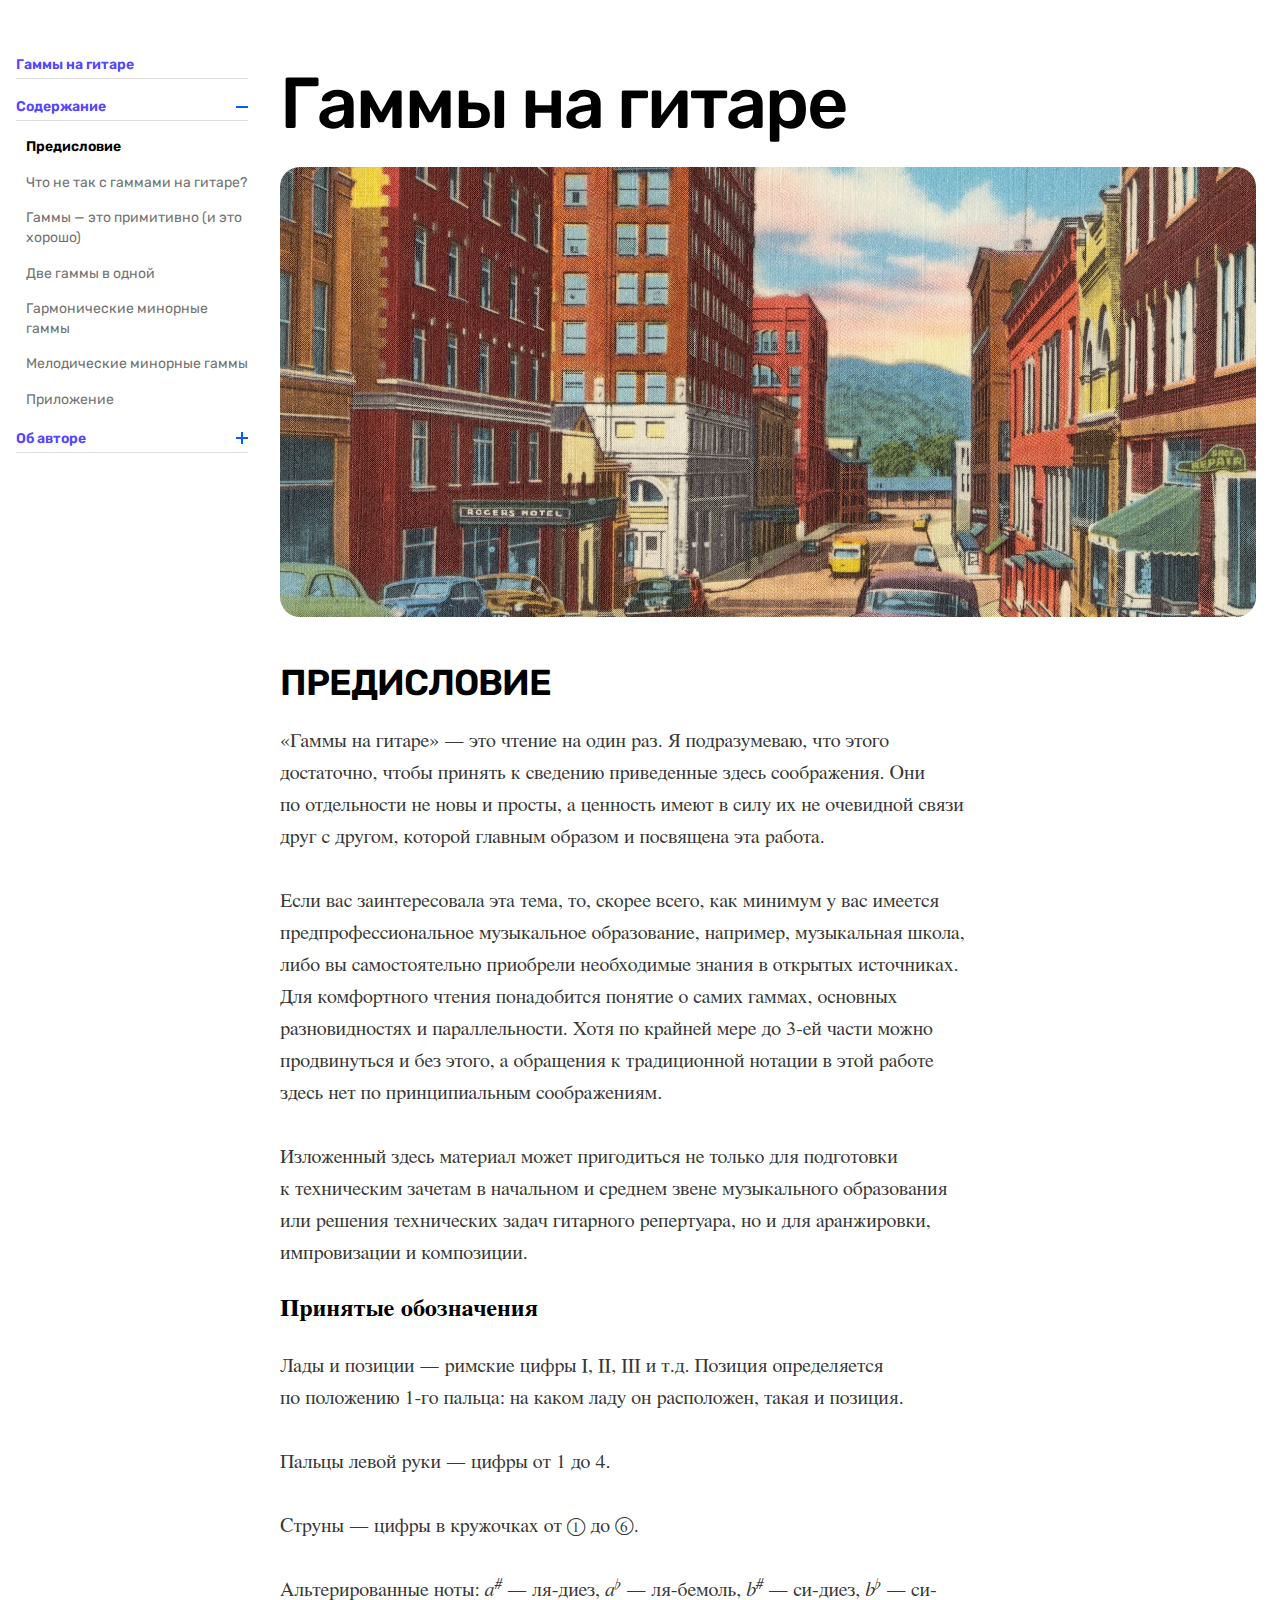
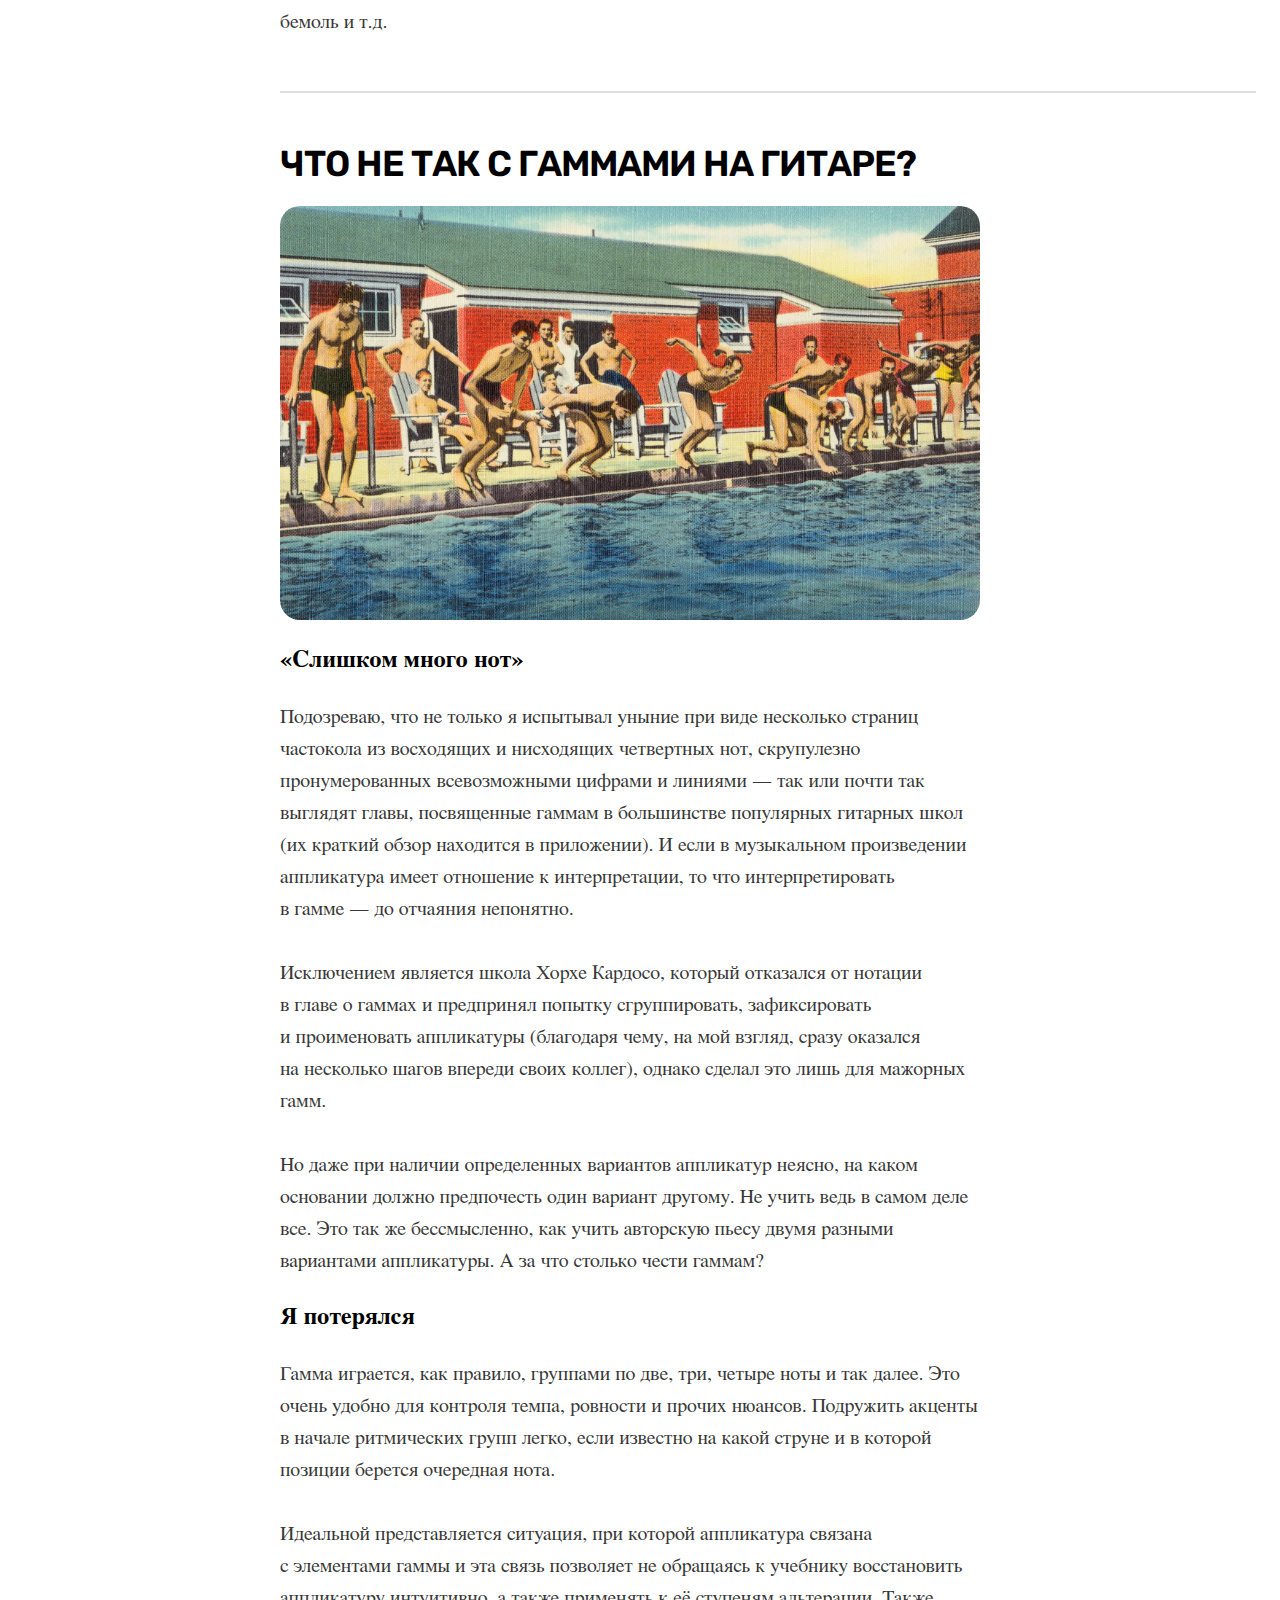
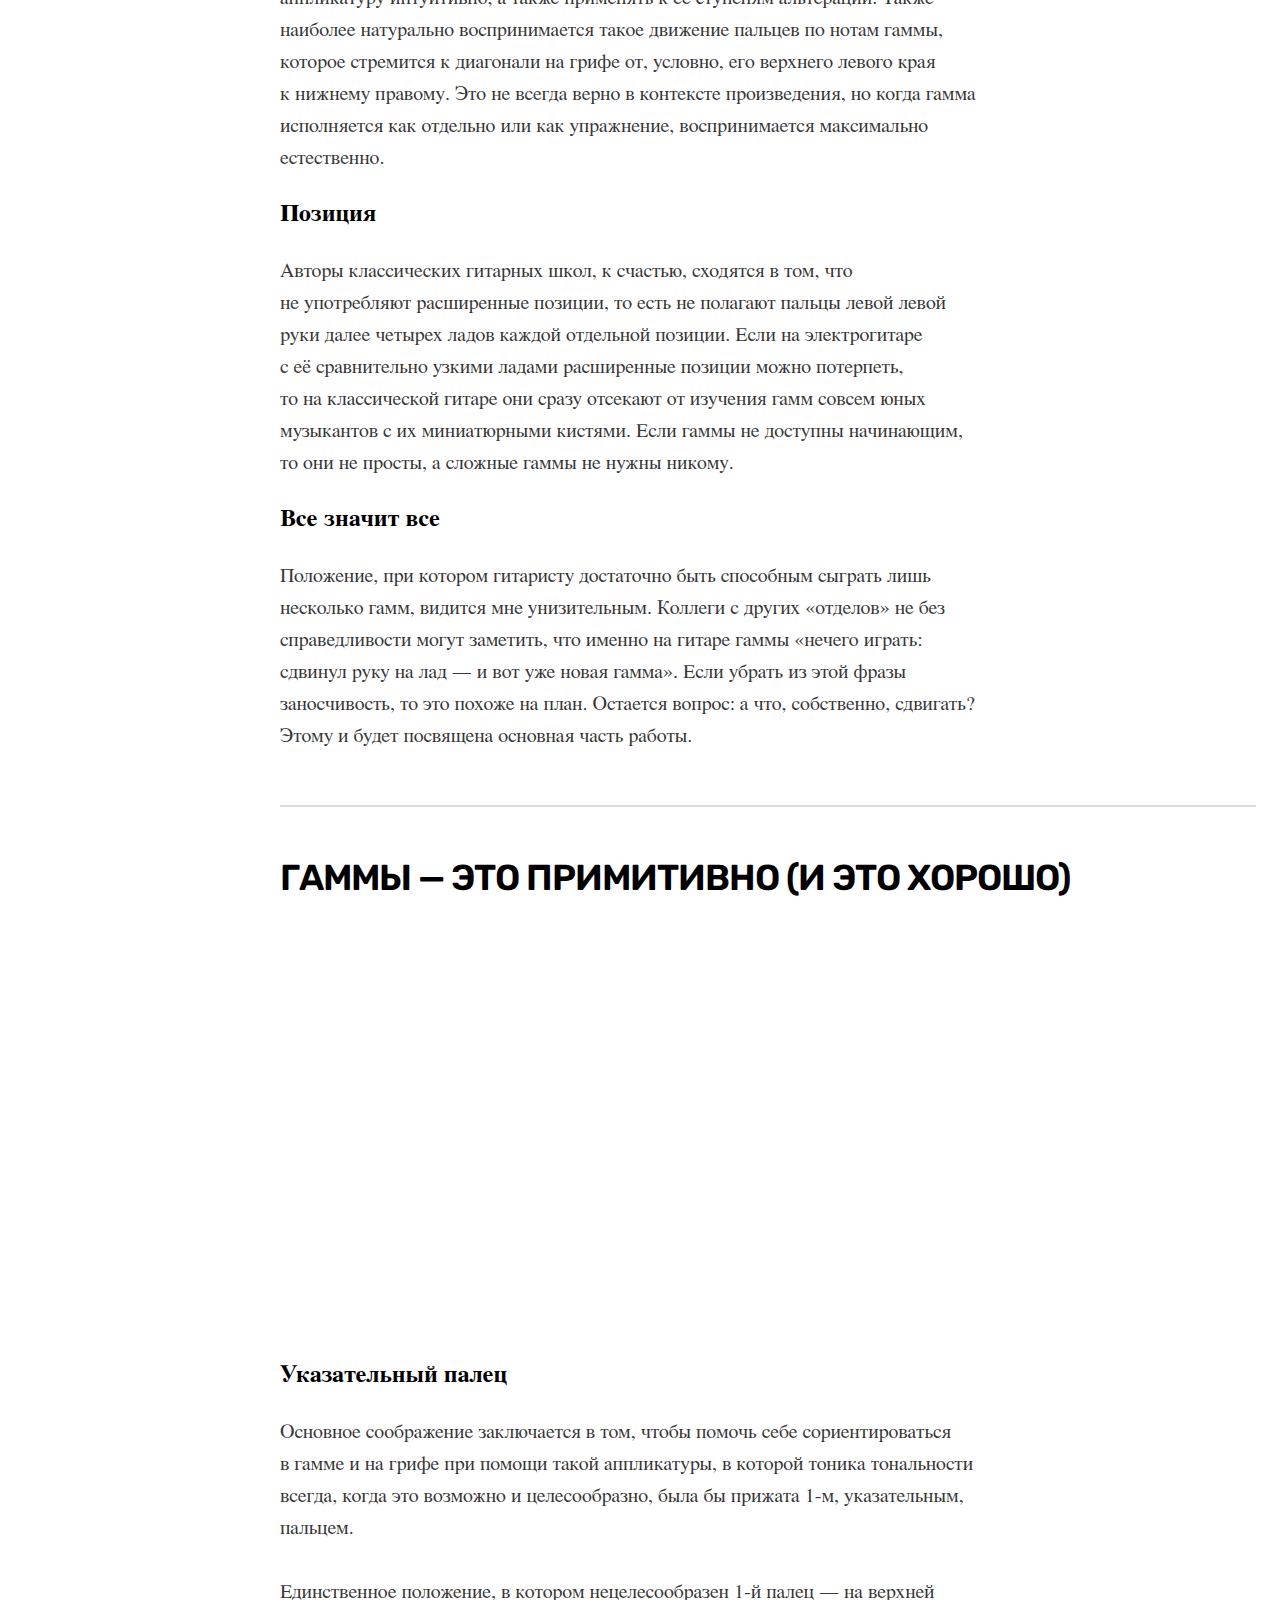
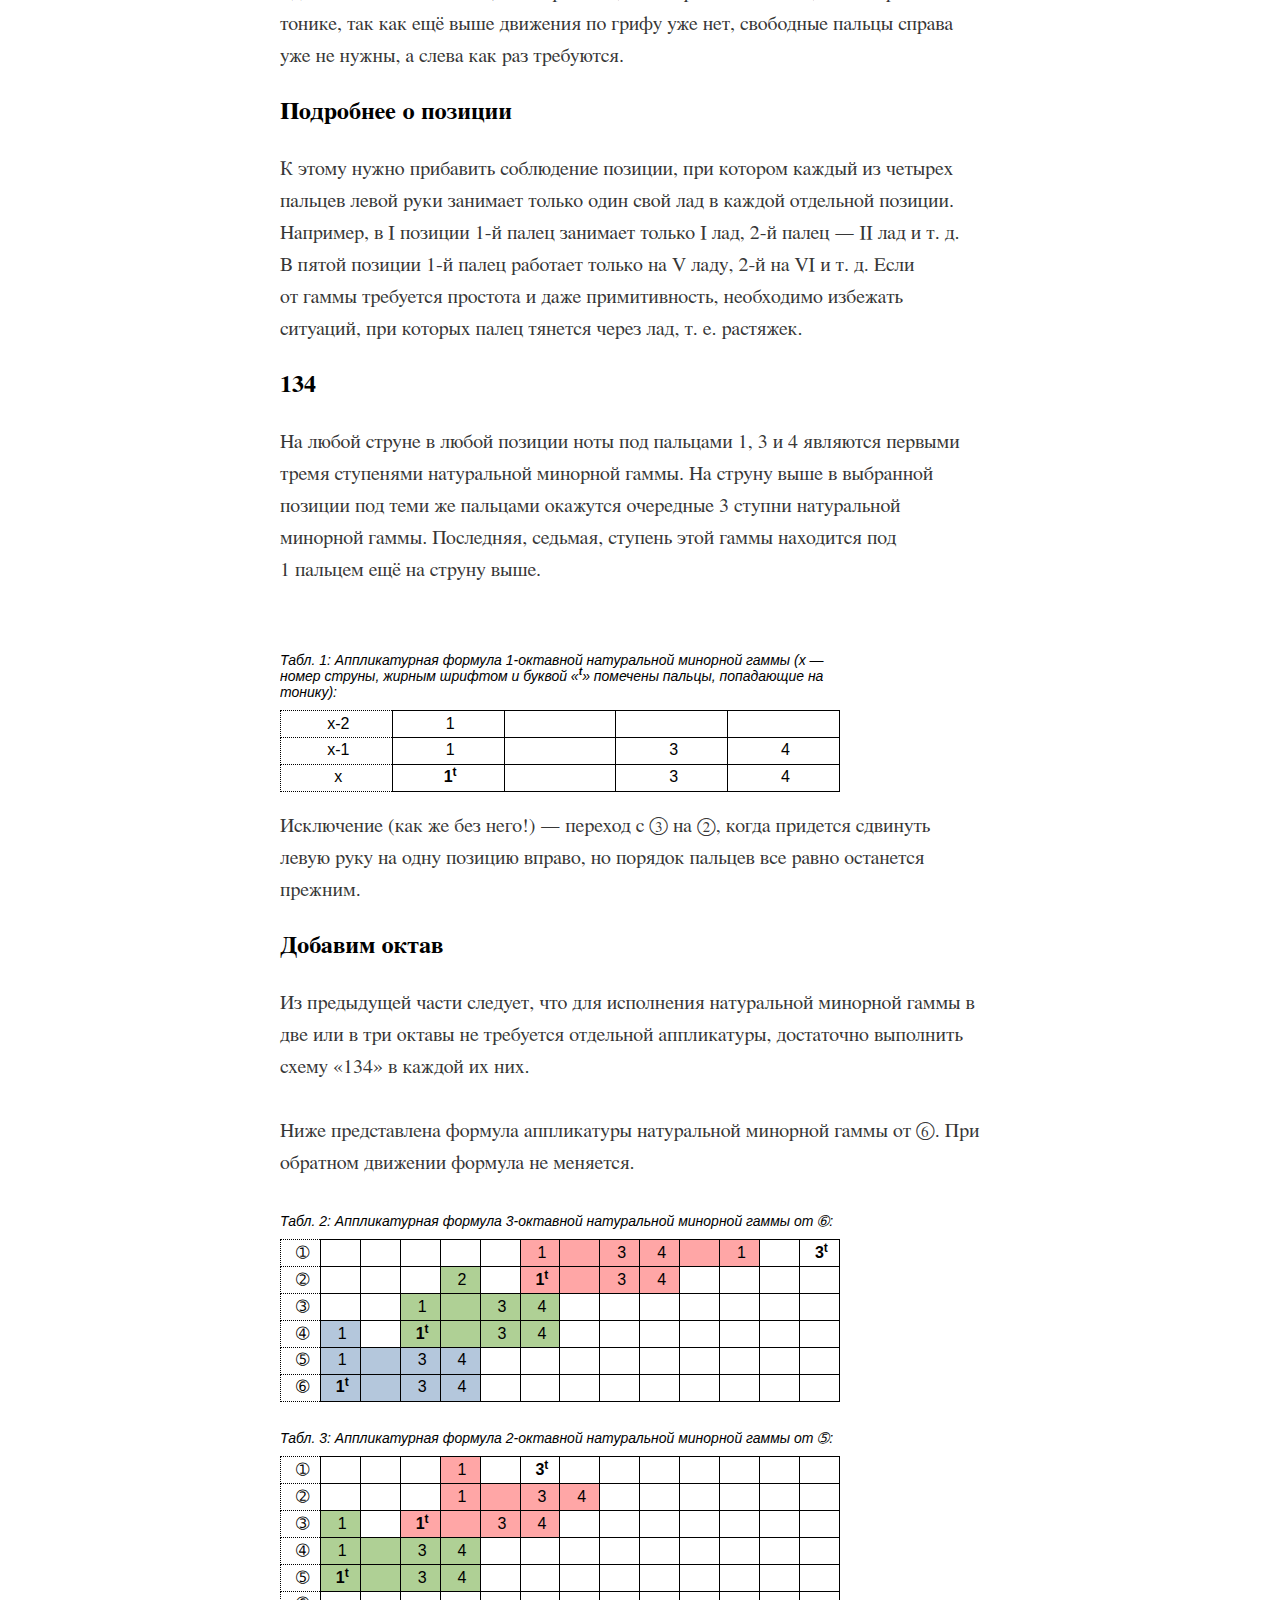
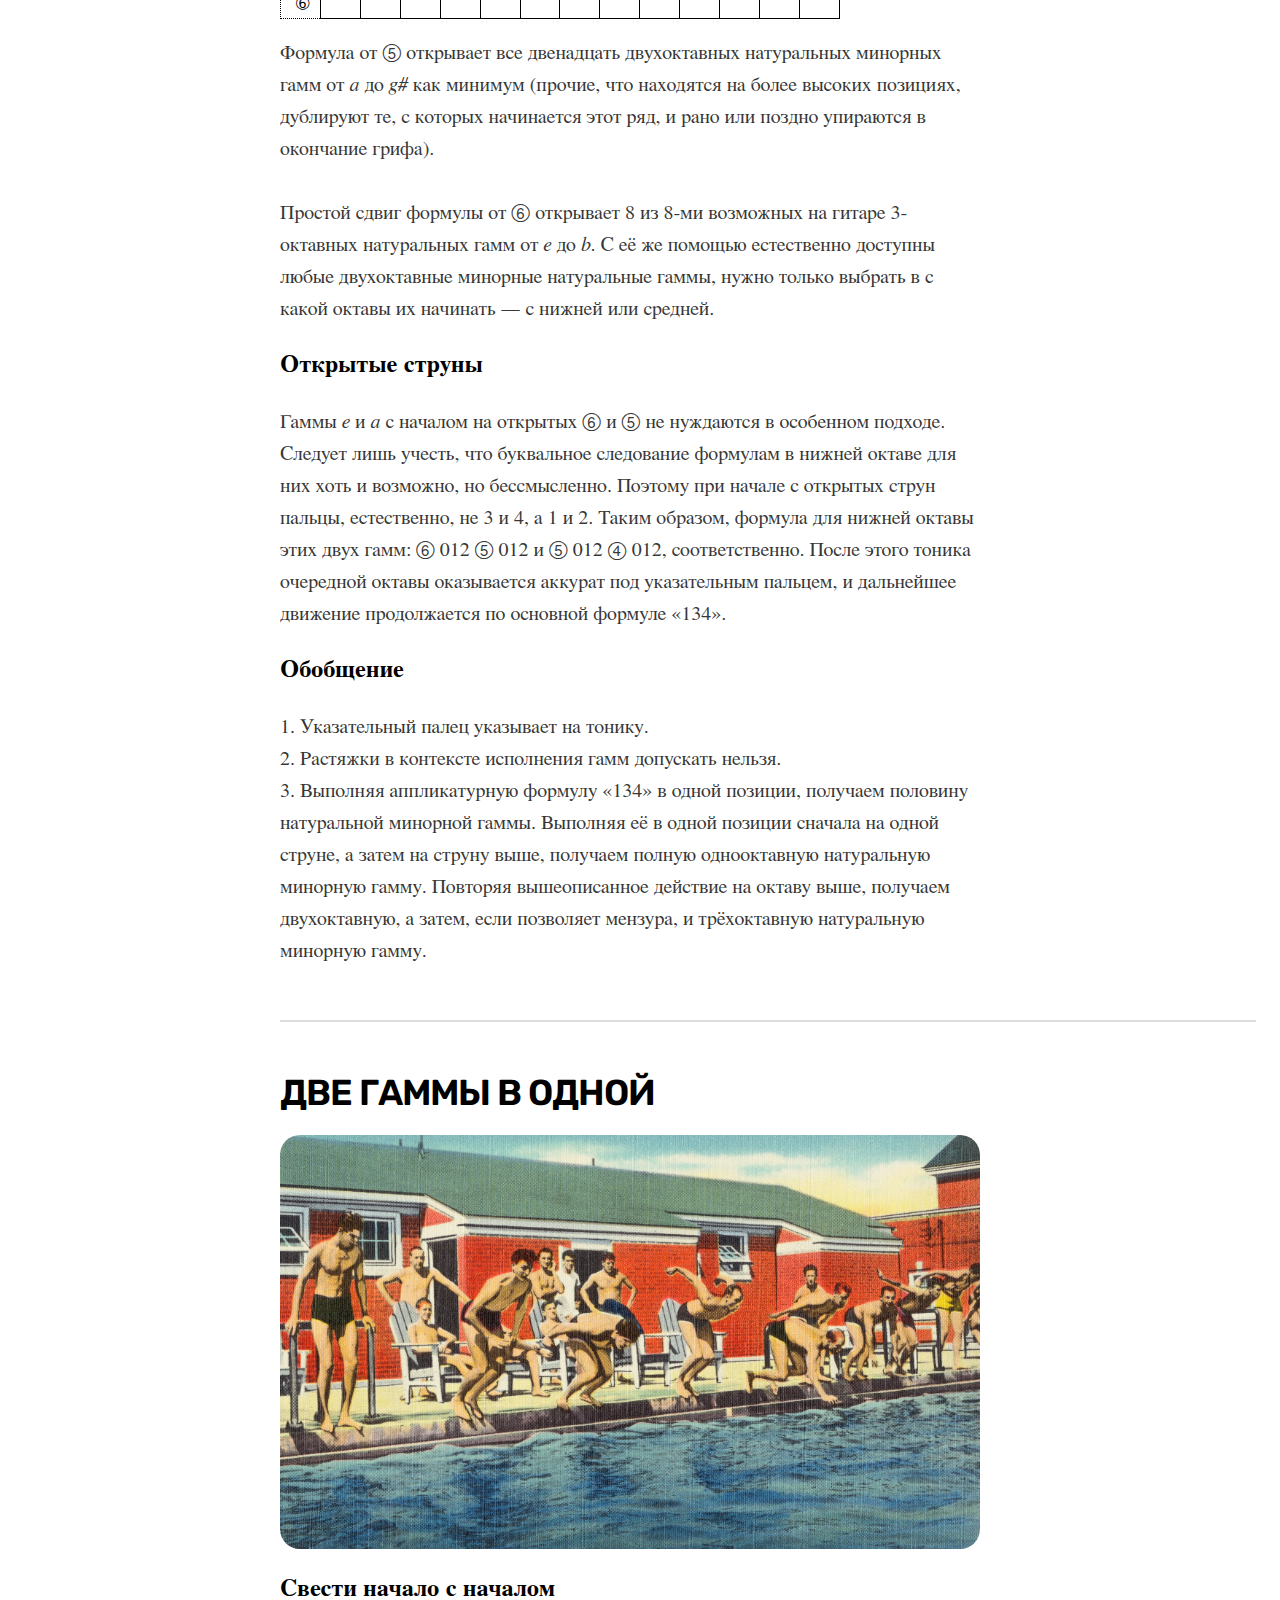
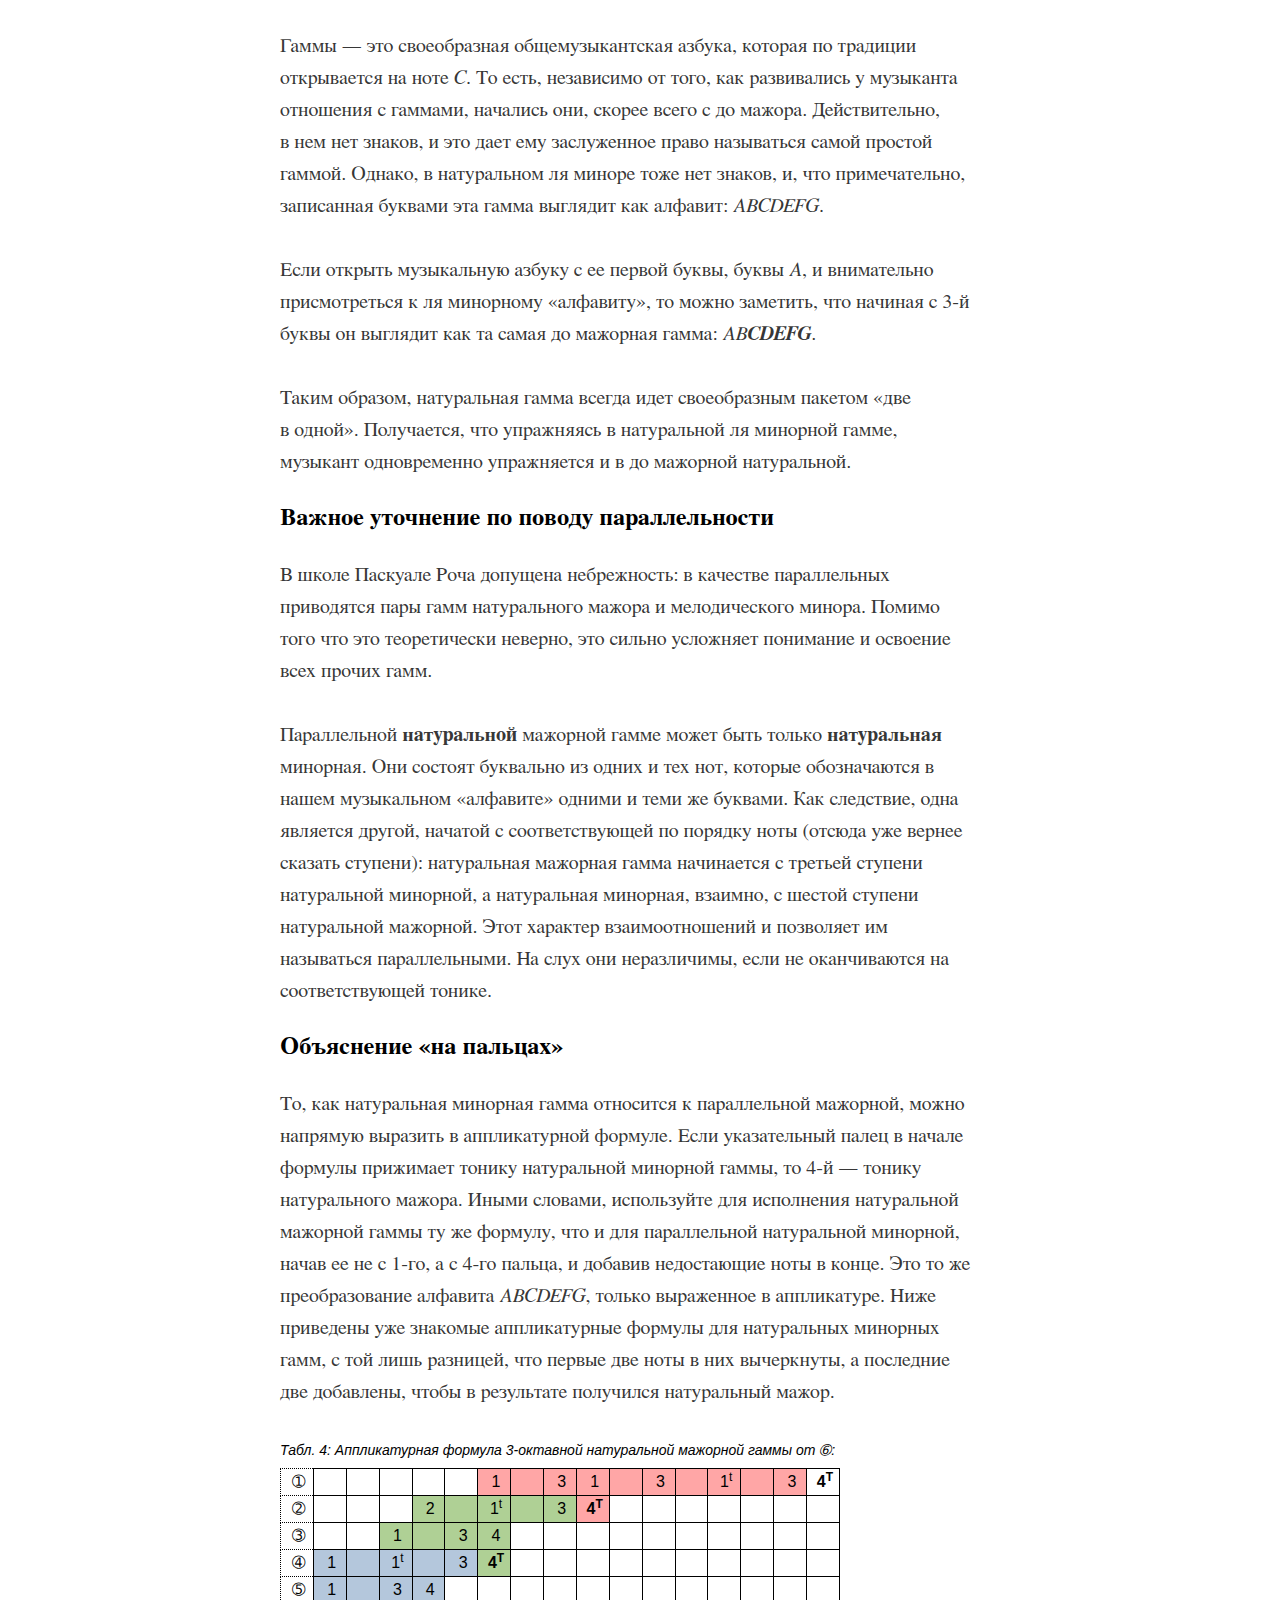
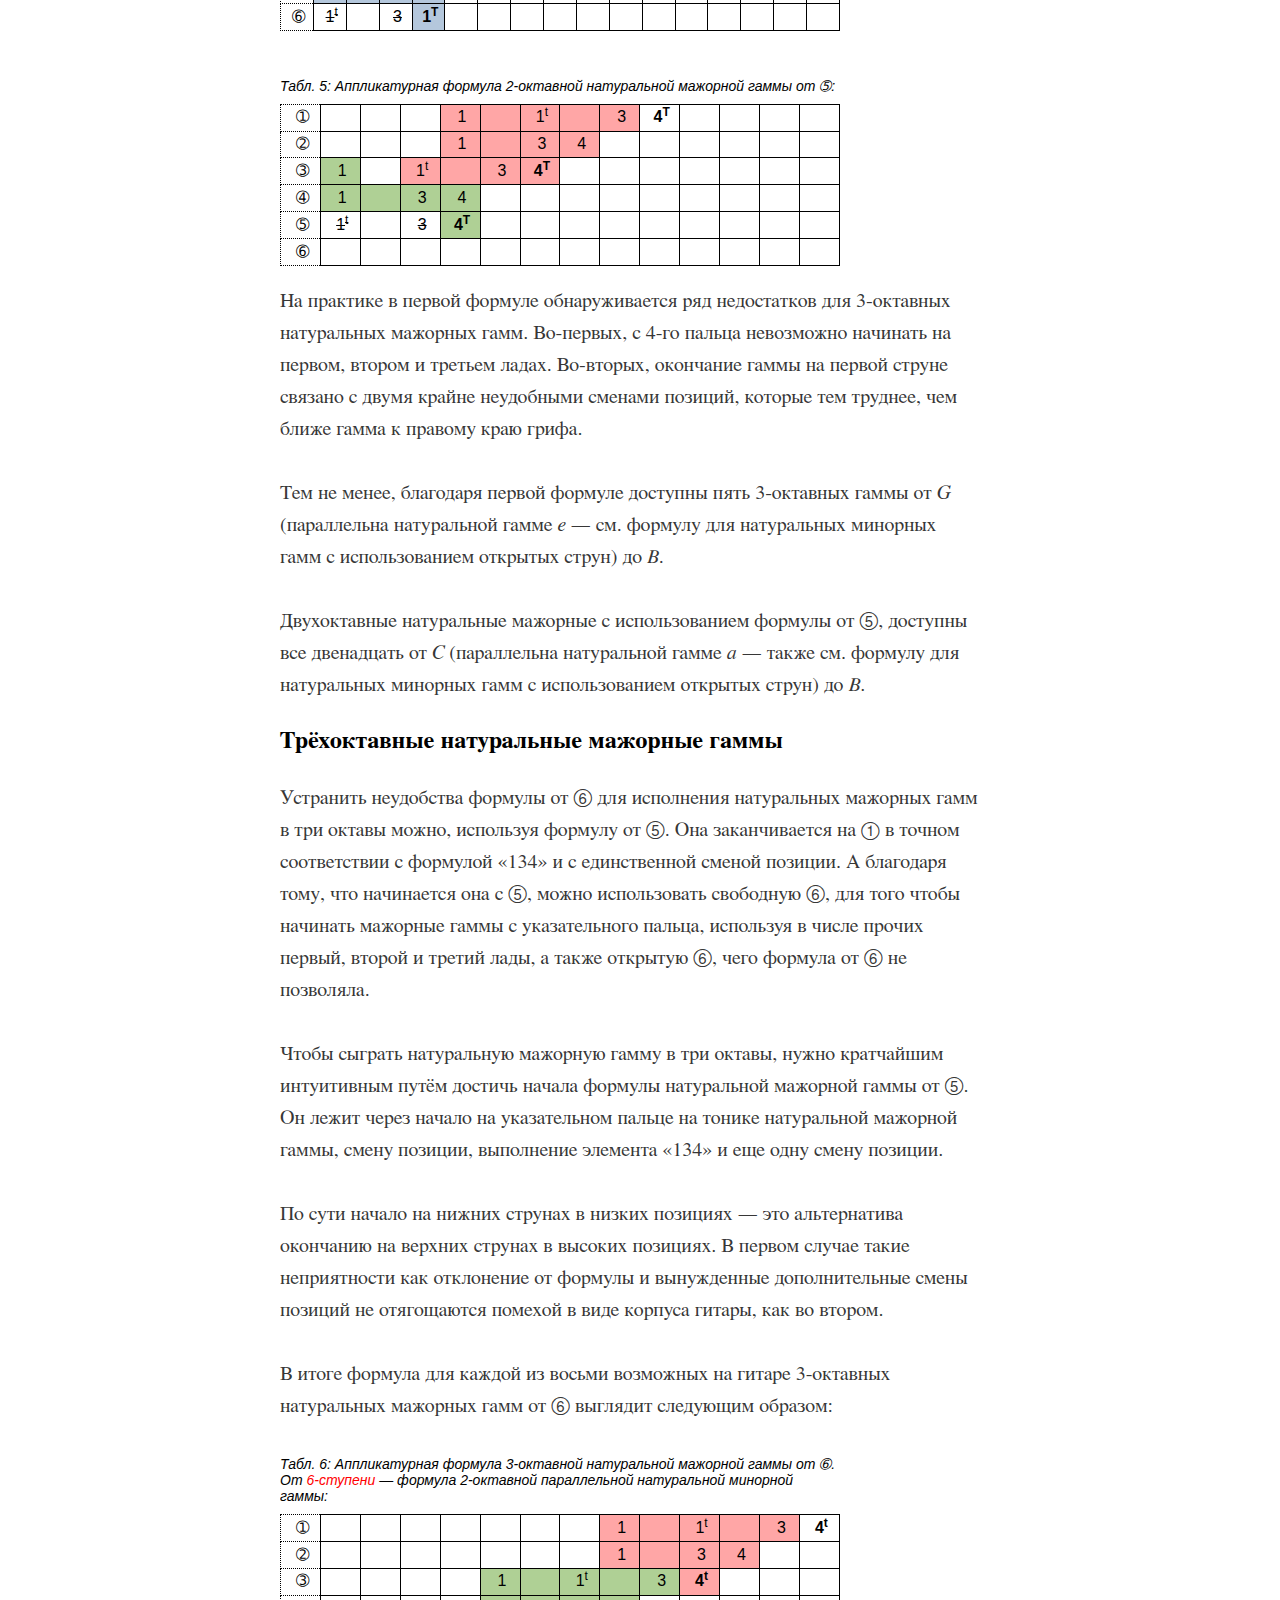
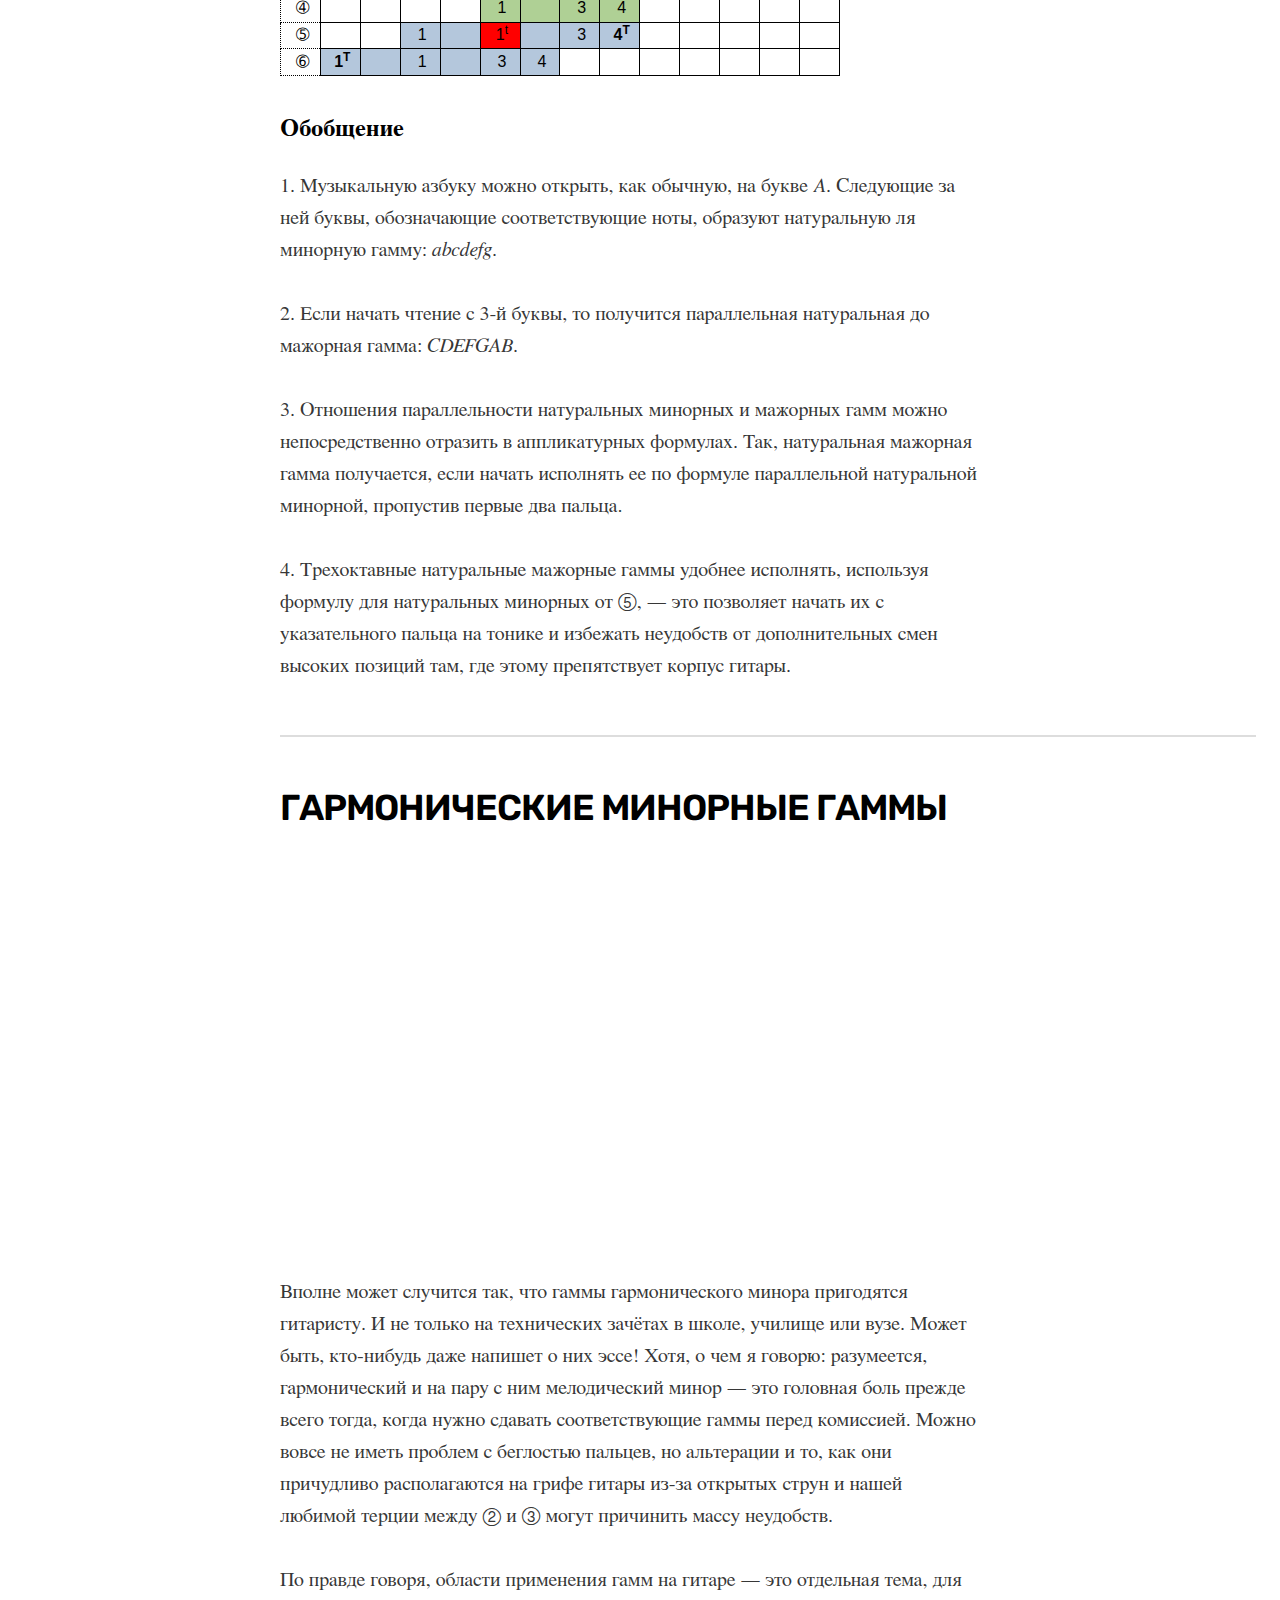
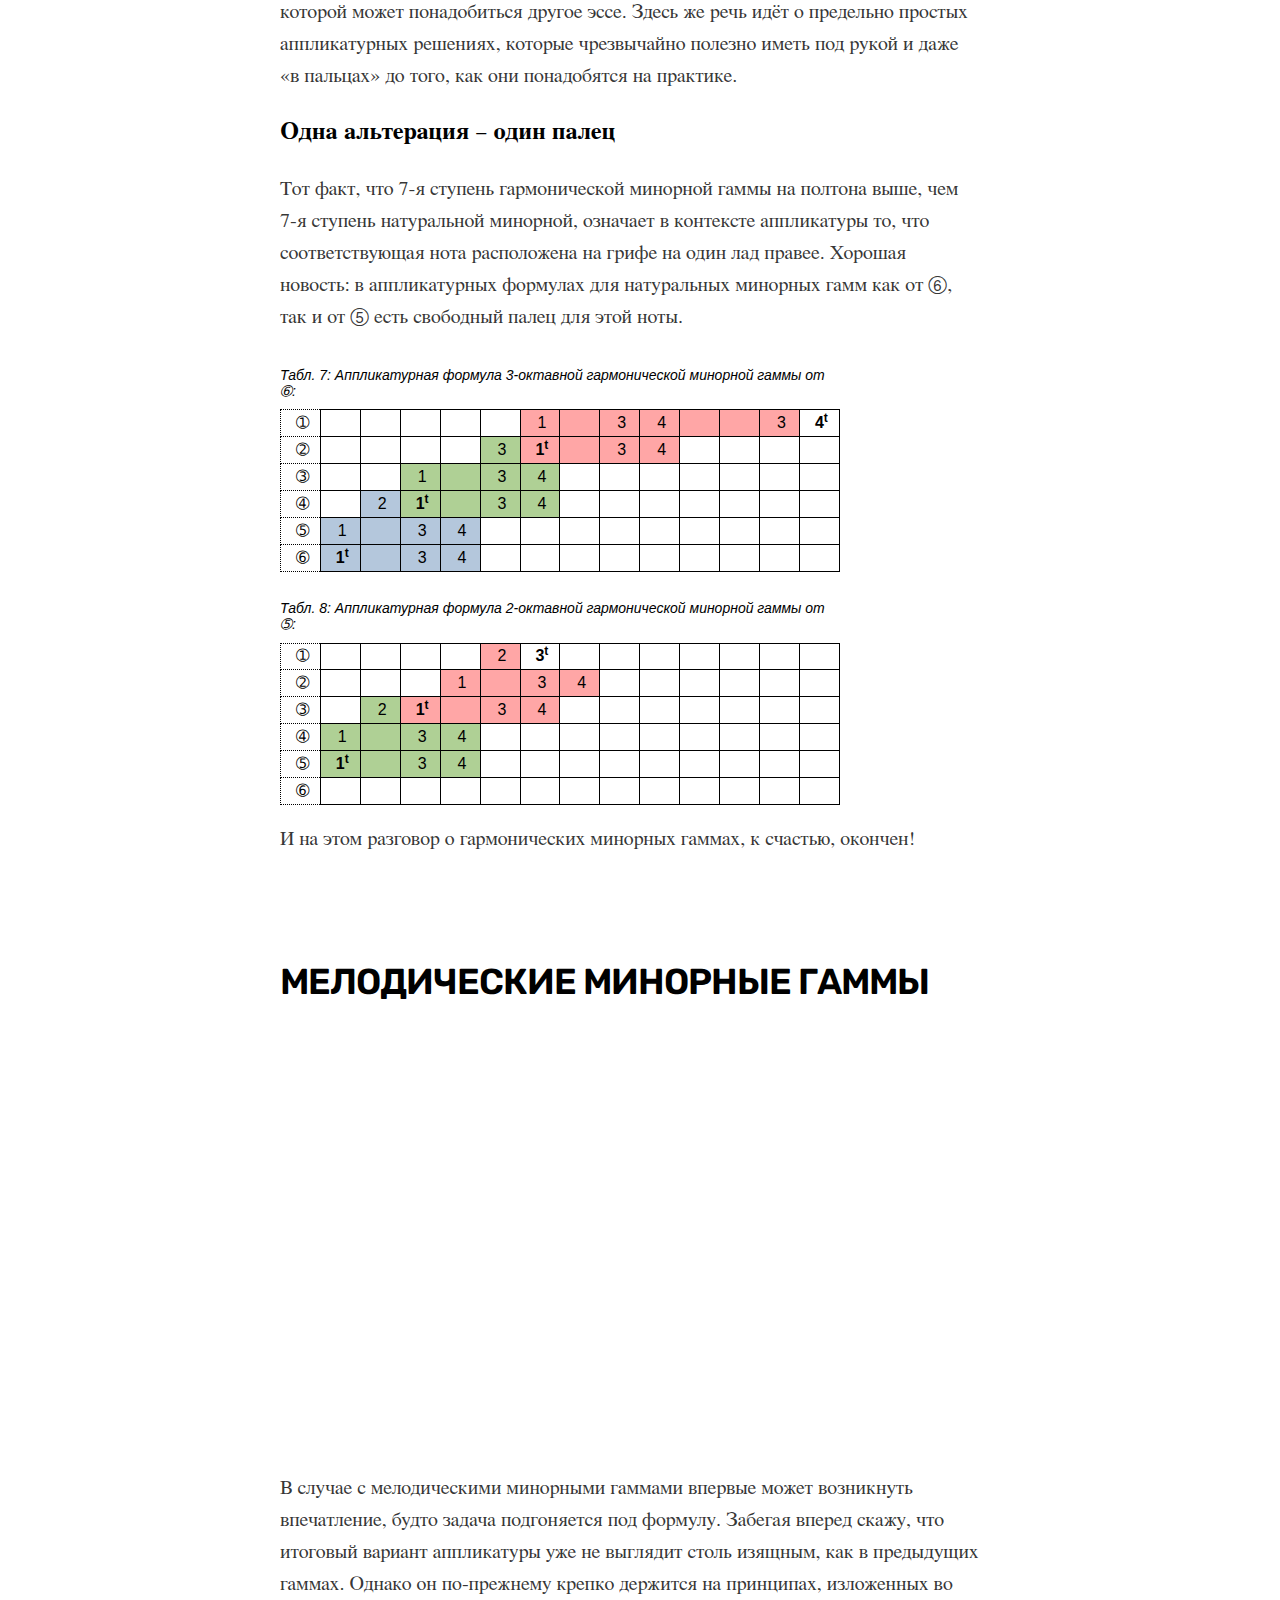
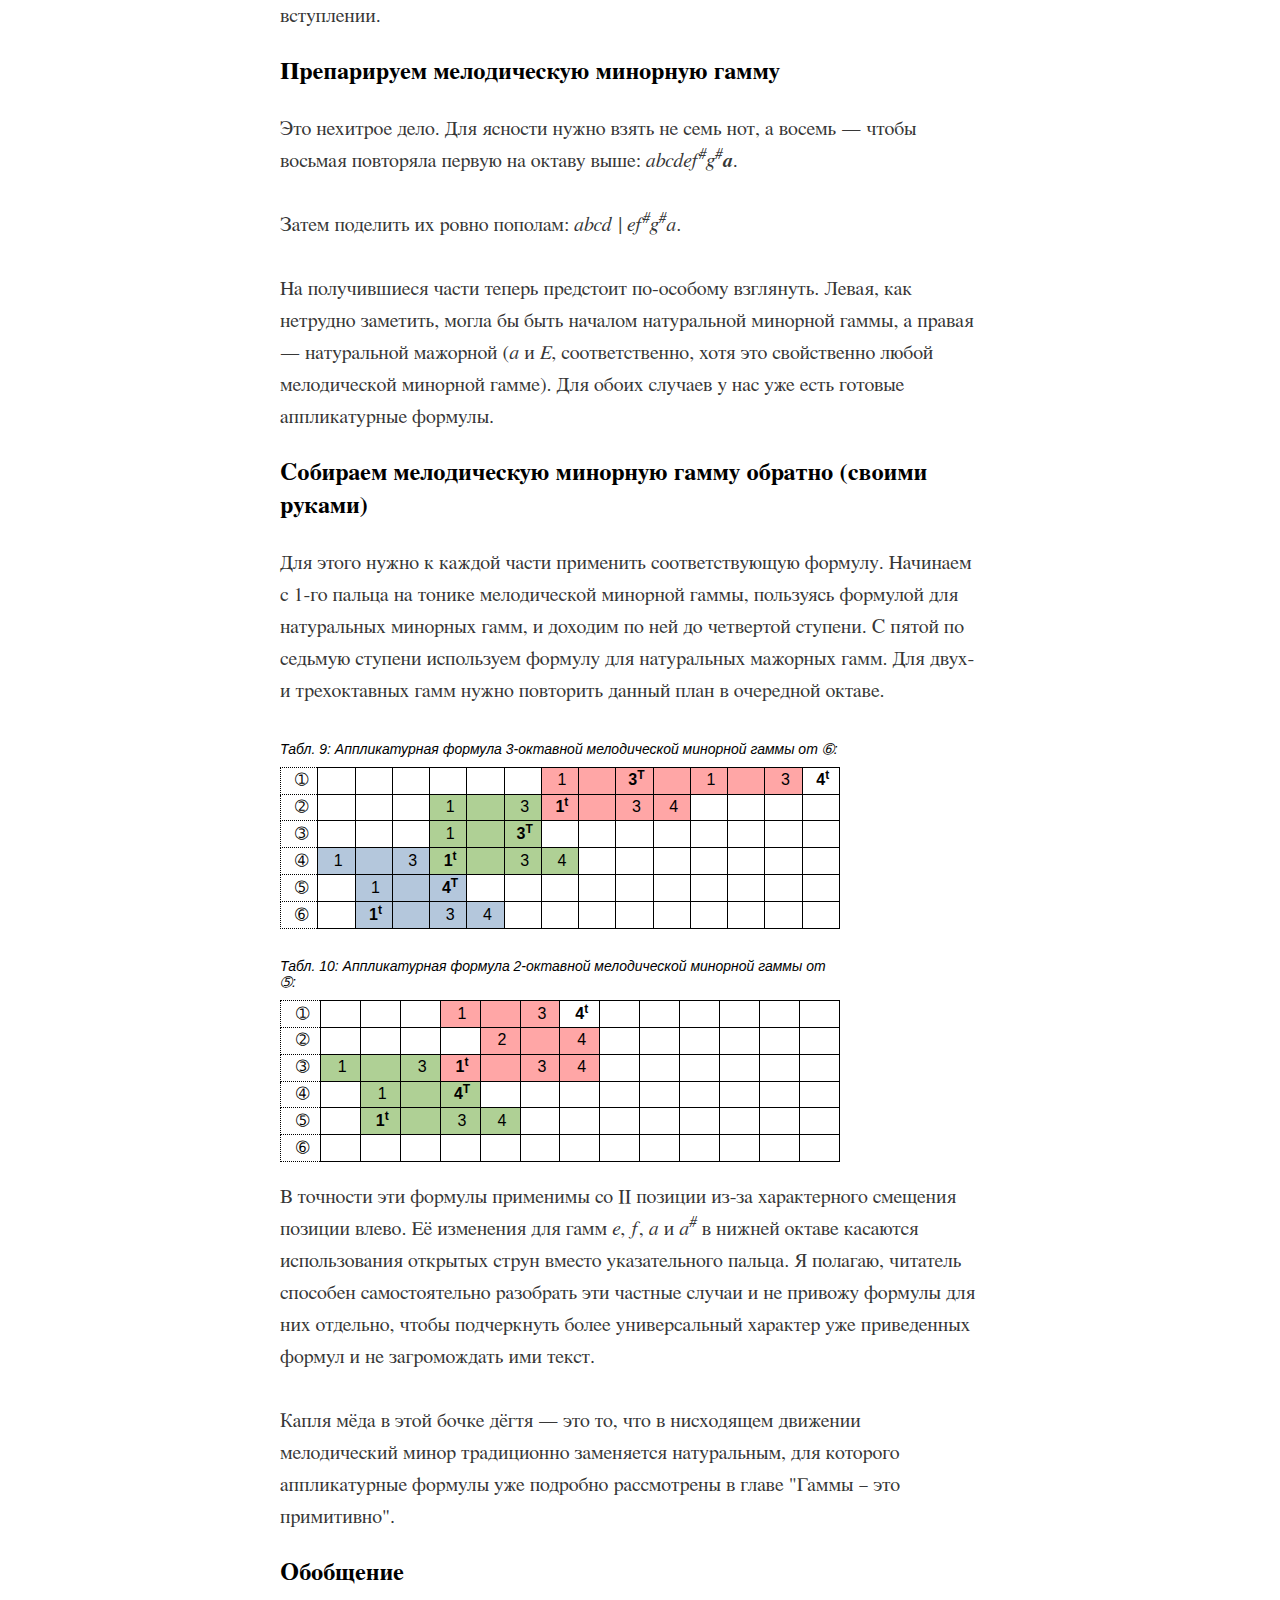
==== index.html @ 07fc8987 "Support, Contacts added. Yoomoney donation button added." ====
<!DOCTYPE html>
<html lang="en">
    <head>
        <meta charset="utf-8" />
        <meta name="viewport" content="width=device-width,initial-scale=1" />
        <meta name="generator" content="RSD 5.0.3519" />
        <title>Гаммы на гитаре</title>
        <link rel="stylesheet" href="css/vanillacss.min.css" />
        <link rel="stylesheet" href="css/wireframe-theme.min.css" />
        <link
            rel="icon"
            href="./images/icons/designer_4.0_win_en.png"
            type="image/png" />
        <script>
            document.createElement("picture");
        </script>
        <script
            class="picturefill"
            async="async"
            src="js/picturefill.min.js"></script>
        <link rel="stylesheet" href="css/main.css" />
        <link
            rel="stylesheet"
            href="https://fonts.googleapis.com/css?family=Rubik:300,400,500,600" />
        <link rel="stylesheet" href="./custom-code/custom-menu.css" />
        <!-- Global site tag (gtag.js) - Google Analytics -->
        <script
            async
            src="https://www.googletagmanager.com/gtag/js?id=G-43F0XB3EM4"></script>
        <script>
            window.dataLayer = window.dataLayer || [];
            function gtag() {
                dataLayer.push(arguments);
            }
            gtag("js", new Date());

            gtag("config", "G-43F0XB3EM4");
        </script>
    </head>

    <body>
 <div class="container big-container-wrapper">
    <div class="container container-tutorial-content" id="top">
      <h1 class="hero-heading">Гаммы на гитаре</h1>
      <div class="container cover-image"></div>
      <div class="container section-content-guide">
        <h2 class="title-section" id="chapter-1">ПРЕДИСЛОВИЕ<br></h2>
                    <p class="paragraph body-paragraph-tutorial">
                        &laquo;Гаммы на гитаре&raquo;&nbsp;&mdash; это чтение на&nbsp;один раз.
                        Я&nbsp;подразумеваю, что этого достаточно, чтобы принять
                        к&nbsp;сведению приведенные здесь соображения. Они
                        по&nbsp;отдельности не&nbsp;новы и&nbsp;просты,
                        а&nbsp;ценность имеют в&nbsp;силу
                        их&nbsp;не&nbsp;очевидной связи друг с&nbsp;другом,
                        которой главным образом и&nbsp;посвящена эта работа.<br /><br />Если
                        вас заинтересовала эта тема, то, скорее всего, как
                        минимум у&nbsp;вас имеется предпрофессиональное
                        музыкальное образование, например, музыкальная школа,
                        либо вы&nbsp;самостоятельно приобрели необходимые знания
                        в&nbsp;открытых источниках. Для комфортного чтения
                        понадобится понятие о&nbsp;самих гаммах, основных
                        разновидностях и&nbsp;параллельности. Хотя
                        по&nbsp;крайней мере до&nbsp;3-ей части можно
                        продвинуться и&nbsp;без этого, а&nbsp;обращения
                        к&nbsp;традиционной нотации в&nbsp;этой работе здесь нет
                        по&nbsp;принципиальным соображениям.<br /><br />Изложенный
                        здесь материал может пригодиться не&nbsp;только для
                        подготовки к&nbsp;техническим зачетам в&nbsp;начальном
                        и&nbsp;среднем звене музыкального образования или
                        решения технических задач гитарного репертуара,
                        но&nbsp;и&nbsp;для аранжировки, импровизации
                        и&nbsp;композиции.<br />
                    </p>
                    <h3 class="subtitle-section">Принятые обозначения</h3>
                    <p class="paragraph body-paragraph-tutorial">
                        Лады и&nbsp;позиции&nbsp;&mdash; римские цифры I, II,
                        III и&nbsp;т.д. Позиция определяется по&nbsp;положению
                        1-го пальца: на&nbsp;каком ладу он&nbsp;расположен,
                        такая и&nbsp;позиция.<br /><br />Пальцы левой
                        руки&nbsp;&mdash; цифры от&nbsp;1&nbsp;до&nbsp;4.<br /><br />Струны&nbsp;&mdash;
                        цифры в&nbsp;кружочках от ① до ⑥.<br /><br />Альтерированные
                        ноты: <i>a<sup>#</sup></i> &mdash; ля-диез,
                        <i>a<sup>♭</sup></i> &mdash; ля-бемоль,
                        <i>b<sup>#</sup></i> &mdash; си-диез,
                        <i>b<sup>♭</sup></i> &mdash; си-бемоль и&nbsp;т.д.<br />
                    </p>
                    <div class="rule rule-section">
                        <hr />
                    </div>
                </div>

                <!-- ЧТО НЕ ТАК С ГАММАМИ НА ГИТАРЕ? -->
                <div class="container section-content-guide">
                    <h2 class="title-section" id="chapter-2">
                        ЧТО НЕ ТАК С ГАММАМИ НА ГИТАРЕ?<br />
                    </h2>
                    <div class="responsive-picture picture">
                        <picture>
                            <img
                                alt="Placeholder Picture"
                                width="1920"
                                height="1136"
                                src="./images/boston-public-library-CfeRsl6jVGQ-unsplash.jpg"
                                loading="lazy" />
                        </picture>
                    </div>
                    <h3 class="subtitle-section">«Слишком много нот»</h3>
                    <p class="paragraph body-paragraph-tutorial">
                        Подозреваю, что не&nbsp;только я&nbsp;испытывал уныние
                        при виде несколько страниц частокола из&nbsp;восходящих
                        и&nbsp;нисходящих четвертных нот, скрупулезно
                        пронумерованных всевозможными цифрами
                        и&nbsp;линиями&nbsp;&mdash; так или почти так выглядят
                        главы, посвященные гаммам в&nbsp;большинстве популярных
                        гитарных школ (их&nbsp;краткий обзор находится
                        в&nbsp;приложении). И&nbsp;если в&nbsp;музыкальном
                        произведении аппликатура имеет отношение
                        к&nbsp;интерпретации, то&nbsp;что интерпретировать
                        в&nbsp;гамме&nbsp;&mdash; до&nbsp;отчаяния непонятно.<br /><br />Исключением
                        является школа Хорхе Кардосо, который отказался
                        от&nbsp;нотации в&nbsp;главе о&nbsp;гаммах
                        и&nbsp;предпринял попытку сгруппировать, зафиксировать
                        и&nbsp;проименовать аппликатуры (благодаря чему,
                        на&nbsp;мой взгляд, сразу оказался на&nbsp;несколько
                        шагов впереди своих коллег), однако сделал это лишь для
                        мажорных гамм. <br /><br />Но&nbsp;даже при наличии
                        определенных вариантов аппликатур неясно, на&nbsp;каком
                        основании должно предпочесть один вариант другому.
                        Не&nbsp;учить ведь в&nbsp;самом деле все. Это
                        так&nbsp;же бессмысленно, как учить авторскую пьесу
                        двумя разными вариантами аппликатуры. А&nbsp;за&nbsp;что
                        столько чести гаммам?<br />
                    </p>
                    <h3 class="subtitle-section">Я&nbsp;потерялся</h3>
                    <p class="paragraph body-paragraph-tutorial">
                        Гамма играется, как правило, группами по&nbsp;две, три,
                        четыре ноты и&nbsp;так далее. Это очень удобно для
                        контроля темпа, ровности и&nbsp;прочих нюансов.
                        Подружить акценты в&nbsp;начале ритмических групп легко,
                        если известно на&nbsp;какой струне и&nbsp;в&nbsp;которой
                        позиции берется очередная нота.<br /><br />Идеальной
                        представляется ситуация, при которой аппликатура связана
                        с&nbsp;элементами гаммы и&nbsp;эта связь позволяет
                        не&nbsp;обращаясь к&nbsp;учебнику восстановить
                        аппликатуру интуитивно, а&nbsp;также применять
                        к&nbsp;её&nbsp;ступеням альтерации. Также наиболее
                        натурально воспринимается такое движение пальцев
                        по&nbsp;нотам гаммы, которое стремится к&nbsp;диагонали
                        на&nbsp;грифе&nbsp;от, условно, его верхнего левого края
                        к&nbsp;нижнему правому. Это не&nbsp;всегда верно
                        в&nbsp;контексте произведения, но&nbsp;когда гамма
                        исполняется как отдельно или как упражнение,
                        воспринимается максимально естественно.<br />
                    </p>
                    <h3 class="subtitle-section">Позиция</h3>
                    <p class="paragraph body-paragraph-tutorial">
                        Авторы классических гитарных школ, к&nbsp;счастью,
                        сходятся в&nbsp;том, что не&nbsp;употребляют расширенные
                        позиции, то&nbsp;есть не&nbsp;полагают пальцы левой
                        левой руки далее четырех ладов каждой отдельной позиции.
                        Если на&nbsp;электрогитаре с&nbsp;её&nbsp;сравнительно
                        узкими ладами расширенные позиции можно потерпеть,
                        то&nbsp;на&nbsp;классической гитаре они сразу отсекают
                        от&nbsp;изучения гамм совсем юных музыкантов
                        с&nbsp;их&nbsp;миниатюрными кистями. Если гаммы
                        не&nbsp;доступны начинающим, то&nbsp;они не&nbsp;просты,
                        а&nbsp;сложные гаммы не&nbsp;нужны никому. <br />
                    </p>
                    <h3 class="subtitle-section">Все значит все</h3>
                    <p class="paragraph body-paragraph-tutorial">
                        Положение, при котором гитаристу достаточно быть
                        способным сыграть лишь несколько гамм, видится мне
                        унизительным. Коллеги с&nbsp;других
                        &laquo;отделов&raquo; не&nbsp;без справедливости могут
                        заметить, что именно на&nbsp;гитаре гаммы &laquo;нечего
                        играть: сдвинул руку на&nbsp;лад&nbsp;&mdash; и&nbsp;вот
                        уже новая гамма&raquo;. Если убрать из&nbsp;этой фразы
                        заносчивость, то&nbsp;это похоже на&nbsp;план. Остается
                        вопрос: а&nbsp;что, собственно, сдвигать? Этому
                        и&nbsp;будет посвящена основная часть работы.<br />
                    </p>
                    <div class="rule rule-section">
                        <hr />
                    </div>
                </div>

                <!-- ГАММЫ — ЭТО ПРИМИТИВНО (И ЭТО ХОРОШО) -->
                <div class="container section-content-guide">
                    <h2 class="title-section" id="chapter-3">
                        ГАММЫ — ЭТО ПРИМИТИВНО (И ЭТО ХОРОШО)<br />
                    </h2>
                    <div class="responsive-picture picture">
                        <picture>
                            <img
                                alt="Placeholder Picture"
                                width="1920"
                                height="1136"
                                src="./images/boston-public-library-j1n2gBLEi_4-unsplash.jpg"
                                loading="lazy" />
                        </picture>
                    </div>
                    <h3 class="subtitle-section">Указательный палец</h3>
                    <p class="paragraph body-paragraph-tutorial">
Основное соображение заключается в&nbsp;том, чтобы помочь
себе сориентироваться в&nbsp;гамме и&nbsp;на&nbsp;грифе при помощи
такой аппликатуры, в&nbsp;которой тоника тональности всегда,
когда это возможно и&nbsp;целесообразно, была&nbsp;бы прижата 1-м,
указательным, пальцем. <br /><br />Единственное
положение, в&nbsp;котором нецелесообразен 1-й палец&nbsp;&mdash; на
верхней тонике, так как ещё выше движения по&nbsp;грифу уже
нет, свободные пальцы справа уже не&nbsp;нужны, а&nbsp;слева как
раз требуются.<br />
</p>
<h3 class="subtitle-section">Подробнее о&nbsp;позиции</h3>
<p class="paragraph body-paragraph-tutorial">
К&nbsp;этому нужно прибавить соблюдение позиции, при котором
каждый из&nbsp;четырех пальцев левой руки занимает только
один свой лад в&nbsp;каждой отдельной позиции. Например, в&nbsp;I
позиции 1-й палец занимает только I&nbsp;лад, 2-й палец&nbsp;&mdash; II
лад и&nbsp;т.&nbsp;д. В&nbsp;пятой позиции 1-й палец работает только на
V&nbsp;ладу, 2-й на&nbsp;VI и&nbsp;т.&nbsp;д. Если от&nbsp;гаммы требуется
простота и&nbsp;даже примитивность, необходимо избежать
ситуаций, при которых палец тянется через лад, т.&nbsp;е.
растяжек.<br />
</p>
<h3 class="subtitle-section">134</h3>
<p class="paragraph body-paragraph-tutorial">
На&nbsp;любой струне в&nbsp;любой позиции ноты под пальцами 1, 3&nbsp;и
4&nbsp;являются первыми тремя ступенями натуральной минорной
гаммы. На&nbsp;струну выше в&nbsp;выбранной позиции под теми&nbsp;же
пальцами окажутся очередные 3&nbsp;ступни натуральной
минорной гаммы. Последняя, седьмая, ступень этой гаммы
находится под 1&nbsp;пальцем ещё на&nbsp;струну выше.<br /><br />
</p>
                    <!-- Таблица 1. Формула 134 -->
                    <div class="table-scrolldiv">
                    <table class="fretboard-table">
                        <caption>
                            Табл. 1: Аппликатурная формула 1-октавной
                            натуральной минорной гаммы (x — номер струны, жирным
                            шрифтом и буквой «<sup><b>t</b></sup
                            >» помечены пальцы, попадающие на тонику):
                        </caption>
                        <tr hidden="hidden" valign="top">
                            <td></td>
                            <td></td>
                            <td></td>
                            <td></td>
                            <td></td>
                            <td></td>
                            <td></td>
                            <td></td>
                            <td></td>
                            <td></td>
                            <td></td>
                            <td></td>
                            <td></td>
                            <td></td>
                        </tr>

                        <tr hidden="hidden" valign="top">
                            <td>➁</td>
                            <td></td>
                            <td></td>
                            <td></td>
                            <td bgcolor="#afd095">2</td>
                            <td></td>
                            <td bgcolor="#ffa6a6">
                                <b>1<sup>t</sup></b>
                            </td>
                            <td bgcolor="#ffa6a6"></td>
                            <td bgcolor="#ffa6a6">3</td>
                            <td bgcolor="#ffa6a6">4</td>
                            <td></td>
                            <td></td>
                            <td></td>
                            <td></td>
                        </tr>

                        <tr hidden="hidden" valign="top">
                            <td>x-2</td>
                            <td></td>
                            <td></td>
                            <td bgcolor="#afd095">1</td>
                            <td bgcolor="#afd095"></td>
                            <td bgcolor="#afd095">3</td>
                            <td bgcolor="#afd095">4</td>
                            <td></td>
                            <td></td>
                            <td></td>
                            <td></td>
                            <td></td>
                            <td></td>
                            <td></td>
                        </tr>

                        <tr valign="top">
                            <td>x-2</td>
                            <td>1</td>
                            <td></td>
                            <td></td>
                            <td border="none"></td>
                            <td hidden="hidden"></td>
                            <td hidden="hidden"></td>
                            <td hidden="hidden"></td>
                            <td hidden="hidden"></td>
                            <td hidden="hidden"></td>
                            <td hidden="hidden"></td>
                            <td hidden="hidden"></td>
                            <td hidden="hidden"></td>
                            <td hidden="hidden"></td>
                        </tr>

                        <tr valign="top">
                            <td>x-1</td>
                            <td>1</td>
                            <td></td>
                            <td>3</td>
                            <td>4</td>
                            <td hidden="hidden"></td>
                            <td hidden="hidden"></td>
                            <td hidden="hidden"></td>
                            <td hidden="hidden"></td>
                            <td hidden="hidden"></td>
                            <td hidden="hidden"></td>
                            <td hidden="hidden"></td>
                            <td hidden="hidden"></td>
                            <td hidden="hidden"></td>
                        </tr>

                        <tr valign="top">
                            <td>x</td>
                            <td>
                                <b>1<sup>t</sup></b>
                            </td>
                            <td></td>
                            <td>3</td>
                            <td>4</td>
                            <td hidden="hidden"></td>
                            <td hidden="hidden"></td>
                            <td hidden="hidden"></td>
                            <td hidden="hidden"></td>
                            <td hidden="hidden"></td>
                            <td hidden="hidden"></td>
                            <td hidden="hidden"></td>
                            <td hidden="hidden"></td>
                            <td hidden="hidden"></td>
                        </tr>
                        </table></div>
                    <br />

                    <p class="paragraph body-paragraph-tutorial">
                        Исключение (как же без него!) — переход с ③ на ②, когда
                        придется сдвинуть левую руку на одну позицию вправо, но
                        порядок пальцев все равно останется прежним.
                    </p>

                    <h3 class="subtitle-section">Добавим октав</h3>
                    <p class="paragraph body-paragraph-tutorial">
                        Из предыдущей части следует, что для исполнения
                        натуральной минорной гаммы в две или в три октавы не
                        требуется отдельной аппликатуры, достаточно выполнить
                        схему «134» в каждой их них.<br /><br />Ниже
                        представлена формула аппликатуры натуральной минорной
                        гаммы от ⑥. При обратном движении формула не меняется.
                    </p>

                    <!-- Таблица 2. 3-октавный натуральный минор  -->
                    <div class="table-scrolldiv">
                    <table class="fretboard-table">
                        <caption>
                            Табл. 2: Аппликатурная формула 3-октавной
                            натуральной минорной гаммы от ➅:
                        </caption>
                        <tr valign="top">
                            <td>➀</td>
                            <td></td>
                            <td></td>
                            <td></td>
                            <td></td>
                            <td></td>
                            <td bgcolor="#ffa6a6">1</td>
                            <td bgcolor="#ffa6a6"></td>
                            <td bgcolor="#ffa6a6">3</td>
                            <td bgcolor="#ffa6a6">4</td>
                            <td bgcolor="#ffa6a6"></td>
                            <td bgcolor="#ffa6a6">1</td>
                            <td></td>
                            <td>
                                <b>3<sup>t</sup></b>
                            </td>
                        </tr>

                        <tr valign="top">
                            <td>➁</td>
                            <td></td>
                            <td></td>
                            <td></td>
                            <td bgcolor="#afd095">2</td>
                            <td></td>
                            <td bgcolor="#ffa6a6">
                                <b>1<sup>t</sup></b>
                            </td>
                            <td bgcolor="#ffa6a6"></td>
                            <td bgcolor="#ffa6a6">3</td>
                            <td bgcolor="#ffa6a6">4</td>
                            <td></td>
                            <td></td>
                            <td></td>
                            <td></td>
                        </tr>

                        <tr valign="top">
                            <td>➂</td>
                            <td></td>
                            <td></td>
                            <td bgcolor="#afd095">1</td>
                            <td bgcolor="#afd095"></td>
                            <td bgcolor="#afd095">3</td>
                            <td bgcolor="#afd095">4</td>
                            <td></td>
                            <td></td>
                            <td></td>
                            <td></td>
                            <td></td>
                            <td></td>
                            <td></td>
                        </tr>

                        <tr valign="top">
                            <td>➃</td>
                            <td bgcolor="#b4c7dc">1</td>
                            <td></td>
                            <td bgcolor="#afd095">
                                <b>1<sup>t</sup></b>
                            </td>
                            <td bgcolor="#afd095"></td>
                            <td bgcolor="#afd095">3</td>
                            <td bgcolor="#afd095">4</td>
                            <td></td>
                            <td></td>
                            <td></td>
                            <td></td>
                            <td></td>
                            <td></td>
                            <td></td>
                        </tr>

                        <tr valign="top">
                            <td>➄</td>
                            <td bgcolor="#b4c7dc">1</td>
                            <td bgcolor="#b4c7dc"></td>
                            <td bgcolor="#b4c7dc">3</td>
                            <td bgcolor="#b4c7dc">4</td>
                            <td></td>
                            <td></td>
                            <td></td>
                            <td></td>
                            <td></td>
                            <td></td>
                            <td></td>
                            <td></td>
                            <td></td>
                        </tr>

                        <tr valign="top">
                            <td>➅</td>
                            <td bgcolor="#b4c7dc">
                                <b>1<sup>t</sup></b>
                            </td>
                            <td bgcolor="#b4c7dc"></td>
                            <td bgcolor="#b4c7dc">3</td>
                            <td bgcolor="#b4c7dc">4</td>
                            <td></td>
                            <td></td>
                            <td></td>
                            <td></td>
                            <td></td>
                            <td></td>
                            <td></td>
                            <td></td>
                            <td></td>
                        </tr>
                        </table></div>
                    <br />

                    <!-- Таблица 3. 2-октавный натуральный минор  -->
                    <div class="table-scrolldiv">
                    <table class="fretboard-table">
                        <caption>
                            Табл. 3: Аппликатурная формула 2-октавной
                            натуральной минорной гаммы от ➄:
                        </caption>
                        <tr valign="top">
                            <td>➀</td>
                            <td></td>
                            <td></td>
                            <td></td>
                            <td bgcolor="#ffa6a6">1</td>
                            <td></td>
                            <td>
                                <b>3<sup>t</sup></b>
                            </td>
                            <td></td>
                            <td></td>
                            <td></td>
                            <td></td>
                            <td></td>
                            <td></td>
                            <td></td>
                        </tr>

                        <tr valign="top">
                            <td>➁</td>
                            <td></td>
                            <td></td>
                            <td></td>
                            <td bgcolor="#ffa6a6">1</td>
                            <td bgcolor="#ffa6a6"></td>
                            <td bgcolor="#ffa6a6">3</td>
                            <td bgcolor="#ffa6a6">4</td>
                            <td></td>
                            <td></td>
                            <td></td>
                            <td></td>
                            <td></td>
                            <td></td>
                        </tr>

                        <tr valign="top">
                            <td>➂</td>
                            <td bgcolor="#afd095">1</td>
                            <td></td>
                            <td bgcolor="#ffa6a6">
                                <b>1<sup>t</sup></b>
                            </td>
                            <td bgcolor="#ffa6a6"></td>
                            <td bgcolor="#ffa6a6">3</td>
                            <td bgcolor="#ffa6a6">4</td>
                            <td></td>
                            <td></td>
                            <td></td>
                            <td></td>
                            <td></td>
                            <td></td>
                            <td></td>
                        </tr>

                        <tr valign="top">
                            <td>➃</td>
                            <td bgcolor="#afd095">1</td>
                            <td bgcolor="#afd095"></td>
                            <td bgcolor="#afd095">3</td>
                            <td bgcolor="#afd095">4</td>
                            <td></td>
                            <td></td>
                            <td></td>
                            <td></td>
                            <td></td>
                            <td></td>
                            <td></td>
                            <td></td>
                            <td></td>
                        </tr>

                        <tr valign="top">
                            <td>➄</td>
                            <td bgcolor="#afd095">
                                <b>1<sup>t</sup></b>
                            </td>
                            <td bgcolor="#afd095"></td>
                            <td bgcolor="#afd095">3</td>
                            <td bgcolor="#afd095">4</td>
                            <td></td>
                            <td></td>
                            <td></td>
                            <td></td>
                            <td></td>
                            <td></td>
                            <td></td>
                            <td></td>
                            <td></td>
                        </tr>

                        <tr valign="top">
                            <td>➅</td>
                            <td></td>
                            <td></td>
                            <td></td>
                            <td></td>
                            <td></td>
                            <td></td>
                            <td></td>
                            <td></td>
                            <td></td>
                            <td></td>
                            <td></td>
                            <td></td>
                            <td></td>
                        </tr>
                        </table></div>
                    <br />
                    <p class="paragraph body-paragraph-tutorial">
                        Формула от ➄ открывает все двенадцать двухоктавных
                        натуральных минорных гамм от <i>a</i> до <i>g#</i> как
                        минимум (прочие, что находятся на более высоких
                        позициях, дублируют те, с которых начинается этот ряд, и
                        рано или поздно упираются в окончание грифа).<br /><br />Простой
                        сдвиг формулы от ➅ открывает 8 из 8-ми возможных на
                        гитаре 3-октавных натуральных гамм от <i>e</i> до
                        <i>b</i>. С её же помощью естественно доступны любые
                        двухоктавные минорные натуральные гаммы, нужно только
                        выбрать в с какой октавы их начинать — с нижней или
                        средней.
                    </p>

                    <h3 class="subtitle-section">Открытые струны</h3>
                    <p class="paragraph body-paragraph-tutorial">
                        Гаммы <i>e</i> и <i>a</i> с началом на открытых ➅ и ➄ не
                        нуждаются в особенном подходе. Следует лишь учесть, что
                        буквальное следование формулам в нижней октаве для них
                        хоть и возможно, но бессмысленно. Поэтому при начале с
                        открытых струн пальцы, естественно, не 3 и 4, а 1 и 2.
                        Таким образом, формула для нижней октавы этих двух гамм:
                        ➅ 012 ➄ 012 и ➄ 012 ➃ 012, соответственно. После этого
                        тоника очередной октавы оказывается аккурат под
                        указательным пальцем, и дальнейшее движение продолжается
                        по основной формуле «134».<br />
                    </p>

                    <h3 class="subtitle-section">Обобщение</h3>
                    <p class="paragraph body-paragraph-tutorial">
                        1. Указательный палец указывает на тонику.<br />
                        2. Растяжки в контексте исполнения гамм допускать
                        нельзя.<br />
                        3. Выполняя аппликатурную формулу «134» в одной позиции,
                        получаем половину натуральной минорной гаммы. Выполняя
                        её в одной позиции сначала на одной струне, а затем на
                        струну выше, получаем полную однооктавную натуральную
                        минорную гамму. Повторяя вышеописанное действие на
                        октаву выше, получаем двухоктавную, а затем, если
                        позволяет мензура, и трёхоктавную натуральную минорную
                        гамму.
                    </p>

                    <div class="rule rule-section">
                        <hr />
                    </div>
                </div>

                <!-- ДВЕ ГАММЫ В ОДНОЙ -->
                <div class="container section-content-guide">
                    <h2 class="title-section" id="chapter-4">
                        ДВЕ ГАММЫ В ОДНОЙ<br />
                    </h2>
                    <div class="responsive-picture picture">
                        <picture>
                            <img
                                alt="Placeholder Picture"
                                width="1920"
                                height="1136"
                                src="./images/boston-public-library-CfeRsl6jVGQ-unsplash.jpg"
                                loading="lazy" />
                        </picture>
                    </div>
                    <h3 class="subtitle-section">Свести начало с началом</h3>
<p class="paragraph body-paragraph-tutorial">
Гаммы&nbsp;&mdash; это своеобразная общемузыкантская азбука,
которая по&nbsp;традиции открывается на&nbsp;ноте <i>С</i>.&nbsp;То
есть, независимо от&nbsp;того, как развивались у&nbsp;музыканта
отношения с&nbsp;гаммами, начались они, скорее всего с&nbsp;до
мажора. Действительно, в&nbsp;нем нет знаков, и&nbsp;это дает ему
заслуженное право называться самой простой гаммой.
Однако, в&nbsp;натуральном ля&nbsp;миноре тоже нет знаков, и, что
примечательно, записанная буквами эта гамма выглядит как
алфавит: <i>ABCDEFG</i>.<br /><br />Если открыть
музыкальную азбуку с&nbsp;ее&nbsp;первой буквы, буквы&nbsp;<i>A</i>, и
внимательно присмотреться к&nbsp;ля&nbsp;минорному &laquo;алфавиту&raquo;, то
можно заметить, что начиная с&nbsp;3-й буквы он&nbsp;выглядит как
та&nbsp;самая до&nbsp;мажорная гамма: <i>AB<b>CDEFG</b></i
                        >.<br /><br />Таким образом, натуральная гамма всегда
идет своеобразным пакетом &laquo;две в&nbsp;одной&raquo;. Получается, что
упражняясь в&nbsp;натуральной ля&nbsp;минорной гамме, музыкант
одновременно упражняется и&nbsp;в&nbsp;до&nbsp;мажорной натуральной.
<br />
</p>

                    <h3 class="subtitle-section">
                        Важное уточнение по поводу параллельности
                    </h3>
                    <p class="paragraph body-paragraph-tutorial">
                        В школе Паскуале Роча допущена небрежность: в качестве
                        параллельных приводятся пары гамм натурального мажора и
                        мелодического минора. Помимо того что это теоретически
                        неверно, это сильно усложняет понимание и освоение всех
                        прочих гамм.<br /><br />Параллельной
                        <b>натуральной</b> мажорной гамме может быть только
                        <b>натуральная</b> минорная. Они состоят буквально из
                        одних и тех нот, которые обозначаются в нашем
                        музыкальном «алфавите» одними и теми же буквами. Как
                        следствие, одна является другой, начатой с
                        соответствующей по порядку ноты (отсюда уже вернее
                        сказать ступени): натуральная мажорная гамма начинается
                        с третьей ступени натуральной минорной, а натуральная
                        минорная, взаимно, с шестой ступени натуральной
                        мажорной. Этот характер взаимоотношений и позволяет им
                        называться параллельными. На слух они неразличимы, если
                        не оканчиваются на соответствующей тонике.<br />
                    </p>

                    <h3 class="subtitle-section">Объяснение «на пальцах»</h3>
                    <p class="paragraph body-paragraph-tutorial">
                        То, как натуральная минорная гамма относится к
                        параллельной мажорной, можно напрямую выразить в
                        аппликатурной формуле. Если указательный палец в начале
                        формулы прижимает тонику натуральной минорной гаммы, то
                        4-й — тонику натурального мажора. Иными словами,
                        используйте для исполнения натуральной мажорной гаммы ту
                        же формулу, что и для параллельной натуральной минорной,
                        начав ее не с 1-го, а с 4-го пальца, и добавив
                        недостающие ноты в конце. Это то же преобразование
                        алфавита <i>ABCDEFG</i>, только выраженное в
                        аппликатуре. Ниже приведены уже знакомые аппликатурные
                        формулы для натуральных минорных гамм, с той лишь
                        разницей, что первые две ноты в них вычеркнуты, а
                        последние две добавлены, чтобы в результате получился
                        натуральный мажор.<br />
                    </p>

                    <!-- Таблица 4. 3-октавный натуральный мажор  -->
                    <div class="table-scrolldiv">
                    <table class="fretboard-table">
                        <caption>
                            Табл. 4: Аппликатурная формула 3-октавной
                            натуральной мажорной гаммы от ➅:
                        </caption>
                        <tr valign="top">
                            <td>➀</td>
                            <td></td>
                            <td></td>
                            <td></td>
                            <td></td>
                            <td></td>
                            <td bgcolor="#ffa6a6">1</td>
                            <td bgcolor="#ffa6a6"></td>
                            <td bgcolor="#ffa6a6">3</td>
                            <td bgcolor="#ffa6a6">1</td>
                            <td bgcolor="#ffa6a6"></td>
                            <td bgcolor="#ffa6a6">3</td>
                            <td bgcolor="#ffa6a6"></td>
                            <td bgcolor="#ffa6a6">1<sup>t</sup></td>
                            <td bgcolor="#ffa6a6"></td>
                            <td bgcolor="#ffa6a6">3</td>
                            <td>
                                <b>4<sup>T</sup></b>
                            </td>
                        </tr>

                        <tr valign="top">
                            <td>➁</td>
                            <td></td>
                            <td></td>
                            <td></td>
                            <td bgcolor="#afd095">2</td>
                            <td bgcolor="#afd095"></td>
                            <td bgcolor="#afd095">1<sup>t</sup></td>
                            <td bgcolor="#afd095"></td>
                            <td bgcolor="#afd095">3</td>
                            <td bgcolor="#ffa6a6">
                                <b>4<sup>T</sup></b>
                            </td>
                            <td></td>
                            <td></td>
                            <td></td>
                            <td></td>
                            <td></td>
                            <td></td>
                            <td></td>
                        </tr>

                        <tr valign="top">
                            <td>➂</td>
                            <td></td>
                            <td></td>
                            <td bgcolor="#afd095">1</td>
                            <td bgcolor="#afd095"></td>
                            <td bgcolor="#afd095">3</td>
                            <td bgcolor="#afd095">4</td>
                            <td></td>
                            <td></td>
                            <td></td>
                            <td></td>
                            <td></td>
                            <td></td>
                            <td></td>
                            <td></td>
                            <td></td>
                            <td></td>
                        </tr>

                        <tr valign="top">
                            <td>➃</td>
                            <td bgcolor="#b4c7dc">1</td>
                            <td bgcolor="#b4c7dc"></td>
                            <td bgcolor="#b4c7dc">1<sup>t</sup></td>
                            <td bgcolor="#b4c7dc"></td>
                            <td bgcolor="#b4c7dc">3</td>
                            <td bgcolor="#afd095">
                                <b>4<sup>T</sup></b>
                            </td>
                            <td></td>
                            <td></td>
                            <td></td>
                            <td></td>
                            <td></td>
                            <td></td>
                            <td></td>
                            <td></td>
                            <td></td>
                            <td></td>
                        </tr>

                        <tr valign="top">
                            <td>➄</td>
                            <td bgcolor="#b4c7dc">1</td>
                            <td bgcolor="#b4c7dc"></td>
                            <td bgcolor="#b4c7dc">3</td>
                            <td bgcolor="#b4c7dc">4</td>
                            <td></td>
                            <td></td>
                            <td></td>
                            <td></td>
                            <td></td>
                            <td></td>
                            <td></td>
                            <td></td>
                            <td></td>
                            <td></td>
                            <td></td>
                            <td></td>
                        </tr>

                        <tr valign="top">
                            <td>➅</td>
                            <td>
                                <s>1<sup>t</sup></s>
                            </td>
                            <td></td>
                            <td><s>3</s></td>
                            <td bgcolor="#b4c7dc">
                                <b>1<sup>T</sup></b>
                            </td>
                            <td></td>
                            <td></td>
                            <td></td>
                            <td></td>
                            <td></td>
                            <td></td>
                            <td></td>
                            <td></td>
                            <td></td>
                            <td></td>
                            <td></td>
                            <td></td>
                        </tr>
                        </table></div>
                    <br /><br />

                    <!-- Таблица 5. 2-октавный натуральный мажор  -->
                    <div class="table-scrolldiv">
                    <table class="fretboard-table">
                        <caption>
                            Табл. 5: Аппликатурная формула 2-октавной
                            натуральной мажорной гаммы от ➄:
                        </caption>
                        <tr valign="top">
                            <td>➀</td>
                            <td></td>
                            <td></td>
                            <td></td>
                            <td bgcolor="#ffa6a6">1</td>
                            <td bgcolor="#ffa6a6"></td>
                            <td bgcolor="#ffa6a6">1<sup>t</sup></td>
                            <td bgcolor="#ffa6a6"></td>
                            <td bgcolor="#ffa6a6">3</td>
                            <td>
                                <b>4<sup>T</sup></b>
                            </td>
                            <td></td>
                            <td></td>
                            <td></td>
                            <td></td>
                        </tr>

                        <tr valign="top">
                            <td>➁</td>
                            <td></td>
                            <td></td>
                            <td></td>
                            <td bgcolor="#ffa6a6">1</td>
                            <td bgcolor="#ffa6a6"></td>
                            <td bgcolor="#ffa6a6">3</td>
                            <td bgcolor="#ffa6a6">4</td>
                            <td></td>
                            <td></td>
                            <td></td>
                            <td></td>
                            <td></td>
                            <td></td>
                        </tr>

                        <tr valign="top">
                            <td>➂</td>
                            <td bgcolor="#afd095">1</td>
                            <td></td>
                            <td bgcolor="#ffa6a6">1<sup>t</sup></td>
                            <td bgcolor="#ffa6a6"></td>
                            <td bgcolor="#ffa6a6">3</td>
                            <td bgcolor="#ffa6a6">
                                <b>4<sup>T</sup></b>
                            </td>
                            <td></td>
                            <td></td>
                            <td></td>
                            <td></td>
                            <td></td>
                            <td></td>
                            <td></td>
                        </tr>

                        <tr valign="top">
                            <td>➃</td>
                            <td bgcolor="#afd095">1</td>
                            <td bgcolor="#afd095"></td>
                            <td bgcolor="#afd095">3</td>
                            <td bgcolor="#afd095">4</td>
                            <td></td>
                            <td></td>
                            <td></td>
                            <td></td>
                            <td></td>
                            <td></td>
                            <td></td>
                            <td></td>
                            <td></td>
                        </tr>

                        <tr valign="top">
                            <td>➄</td>
                            <td>
                                <s>1<sup>t</sup></s>
                            </td>
                            <td></td>
                            <td><s>3</s></td>
                            <td bgcolor="#afd095">
                                <b>4<sup>T</sup></b>
                            </td>
                            <td></td>
                            <td></td>
                            <td></td>
                            <td></td>
                            <td></td>
                            <td></td>
                            <td></td>
                            <td></td>
                            <td></td>
                        </tr>

                        <tr valign="top">
                            <td>➅</td>
                            <td></td>
                            <td></td>
                            <td></td>
                            <td></td>
                            <td></td>
                            <td></td>
                            <td></td>
                            <td></td>
                            <td></td>
                            <td></td>
                            <td></td>
                            <td></td>
                            <td></td>
                        </tr>
                        </table></div>
                    <br />

                    <p class="paragraph body-paragraph-tutorial">
                        На практике в первой формуле обнаруживается ряд
                        недостатков для 3-октавных натуральных мажорных гамм.
                        Во-первых, с 4-го пальца невозможно начинать на первом,
                        втором и третьем ладах. Во-вторых, окончание гаммы на
                        первой струне связано с двумя крайне неудобными сменами
                        позиций, которые тем труднее, чем ближе гамма к правому
                        краю грифа.<br /><br />Тем не менее, благодаря первой
                        формуле доступны пять 3-октавных гаммы от
                        <i>G</i> (параллельна натуральной гамме <i>e</i> — см.
                        формулу для натуральных минорных гамм с использованием
                        открытых струн) до <i>B</i>.<br /><br />Двухоктавные
                        натуральные мажорные с использованием формулы от ➄,
                        доступны все двенадцать от <i>С</i> (параллельна
                        натуральной гамме <i>a</i> — также см. формулу для
                        натуральных минорных гамм с использованием открытых
                        струн) до <i>B</i>.<br />
                    </p>

                    <h3 class="subtitle-section">
                        Трёхоктавные натуральные мажорные гаммы
                    </h3>
                    <p class="paragraph body-paragraph-tutorial">
                        Устранить неудобства формулы от ➅ для исполнения
                        натуральных мажорных гамм в три октавы можно, используя
                        формулу от ➄. Она заканчивается на ➀ в точном
                        соответствии с формулой «134» и с единственной сменой
                        позиции. А благодаря тому, что начинается она с ➄, можно
                        использовать свободную ➅, для того чтобы начинать
                        мажорные гаммы с указательного пальца, используя в числе
                        прочих первый, второй и третий лады, а также открытую ➅,
                        чего формула от ➅ не позволяла.<br /><br />Чтобы сыграть
                        натуральную мажорную гамму в три октавы, нужно
                        кратчайшим интуитивным путём достичь начала формулы
                        натуральной мажорной гаммы от ➄. Он лежит через начало
                        на указательном пальце на тонике натуральной мажорной
                        гаммы, смену позиции, выполнение элемента «134» и еще
                        одну смену позиции.<br /><br />По сути начало на нижних
                        струнах в низких позициях — это альтернатива окончанию
                        на верхних струнах в высоких позициях. В первом случае
                        такие неприятности как отклонение от формулы и
                        вынужденные дополнительные смены позиций не отягощаются
                        помехой в виде корпуса гитары, как во втором.<br /><br />В
                        итоге формула для каждой из восьми возможных на гитаре
                        3-октавных натуральных мажорных гамм от ➅ выглядит
                        следующим образом:<br />
                    </p>

                    <!-- Таблица 6. 3-октавный натуральный мажор -->
                    <div class="table-scrolldiv">
                    <table class="fretboard-table">
                        <caption>
                            Табл. 6: Аппликатурная формула 3-октавной
                            натуральной мажорной гаммы от ➅. От
                            <font color="red">6-ступени</font>
                            — формула 2-октавной параллельной натуральной
                            минорной гаммы:
                        </caption>
                        <tr valign="top">
                            <td>➀</td>
                            <td></td>
                            <td></td>
                            <td></td>
                            <td></td>
                            <td></td>
                            <td></td>
                            <td></td>
                            <td bgcolor="#ffa6a6">1</td>
                            <td bgcolor="#ffa6a6"></td>
                            <td bgcolor="#ffa6a6">1<sup>t</sup></td>
                            <td bgcolor="#ffa6a6"></td>
                            <td bgcolor="#ffa6a6">3</td>
                            <td>
                                <b>4<sup>t</sup></b>
                            </td>
                        </tr>

                        <tr valign="top">
                            <td>➁</td>
                            <td></td>
                            <td></td>
                            <td></td>
                            <td></td>
                            <td></td>
                            <td></td>
                            <td></td>
                            <td bgcolor="#ffa6a6">1</td>
                            <td bgcolor="#ffa6a6"></td>
                            <td bgcolor="#ffa6a6">3</td>
                            <td bgcolor="#ffa6a6">4</td>
                            <td></td>
                            <td></td>
                        </tr>

                        <tr valign="top">
                            <td>➂</td>
                            <td></td>
                            <td></td>
                            <td></td>
                            <td></td>
                            <td bgcolor="#afd095">1</td>
                            <td bgcolor="#afd095"></td>
                            <td bgcolor="#afd095">1<sup>t</sup></td>
                            <td bgcolor="#afd095"></td>
                            <td bgcolor="#afd095">3</td>
                            <td bgcolor="#ffa6a6">
                                <b>4<sup>t</sup></b>
                            </td>

                            <td></td>
                            <td></td>
                            <td></td>
                        </tr>

                        <tr valign="top">
                            <td>➃</td>
                            <td></td>
                            <td></td>
                            <td></td>
                            <td></td>
                            <td bgcolor="#afd095">1</td>
                            <td bgcolor="#afd095"></td>
                            <td bgcolor="#afd095">3</td>
                            <td bgcolor="#afd095">4</td>
                            <td></td>
                            <td></td>
                            <td></td>
                            <td></td>
                            <td></td>
                        </tr>

                        <tr valign="top">
                            <td>➄</td>
                            <td></td>
                            <td></td>
                            <td bgcolor="#b4c7dc">1</td>
                            <td bgcolor="#b4c7dc"></td>
                            <td bgcolor="red">1<sup>t</sup></td>
                            <td bgcolor="#b4c7dc"></td>
                            <td bgcolor="#b4c7dc">3</td>
                            <td bgcolor="#b4c7dc">
                                <b>4<sup>T</sup></b>
                            </td>
                            <td></td>
                            <td></td>
                            <td></td>
                            <td></td>
                            <td></td>
                        </tr>

                        <tr valign="top">
                            <td>➅</td>
                            <td bgcolor="#b4c7dc">
                                <b>1<sup>T</sup></b>
                            </td>
                            <td bgcolor="#b4c7dc"></td>
                            <td bgcolor="#b4c7dc">1</td>
                            <td bgcolor="#b4c7dc"></td>
                            <td bgcolor="#b4c7dc">3</td>
                            <td bgcolor="#b4c7dc">4</td>
                            <td></td>
                            <td></td>
                            <td></td>
                            <td></td>
                            <td></td>
                            <td></td>
                            <td></td>
                        </tr>
                        </table></div>
                    <br /><br />
                    <h3 class="subtitle-section">Обобщение</h3>
                    <p class="paragraph body-paragraph-tutorial">
                        1. Музыкальную азбуку можно открыть, как обычную, на
                        букве <i>A</i>. Следующие за ней буквы, обозначающие
                        соответствующие ноты, образуют натуральную ля минорную
                        гамму: <i>abcdefg</i>.<br /><br />2. Если начать чтение
                        с 3-й буквы, то получится параллельная натуральная до
                        мажорная гамма: <i>СDEFGAB</i>.<br /><br />3. Отношения
                        параллельности натуральных минорных и мажорных гамм
                        можно непосредственно отразить в аппликатурных формулах.
                        Так, натуральная мажорная гамма получается, если начать
                        исполнять ее по формуле параллельной натуральной
                        минорной, пропустив первые два пальца.<br /><br />4.
                        Трехоктавные натуральные мажорные гаммы удобнее
                        исполнять, используя формулу для натуральных минорных от
                        ➄, — это позволяет начать их с указательного пальца на
                        тонике и избежать неудобств от дополнительных смен
                        высоких позиций там, где этому препятствует корпус
                        гитары.
                    </p>
                    <div class="rule rule-section">
                        <hr />
                    </div>
                </div>
                <div class="container section-content-guide">
                    <h2 class="title-section" id="chapter-5">
                        ГАРМОНИЧЕСКИЕ МИНОРНЫЕ ГАММЫ<br />
                    </h2>
                    <div class="responsive-picture picture">
                        <picture>
                            <img
                                alt="Placeholder Picture"
                                width="1920"
                                height="1103"
                                src="./images/boston-public-library-5SNEVZXLsIY-unsplash.jpg"
                                loading="lazy" />
                        </picture>
                    </div>
                    <p class="paragraph body-paragraph-tutorial">
                        Вполне может случится так, что гаммы гармонического
                        минора пригодятся гитаристу. И не только на технических
                        зачётах в школе, училище или вузе. Может быть,
                        кто-нибудь даже напишет о них эссе! Хотя, о чем я
                        говорю: разумеется, гармонический и на пару с ним
                        мелодический минор — это головная боль прежде всего
                        тогда, когда нужно сдавать соответствующие гаммы перед
                        комиссией. Можно вовсе не иметь проблем с беглостью
                        пальцев, но альтерации и то, как они причудливо
                        располагаются на грифе гитары из-за открытых струн и
                        нашей любимой терции между ➁ и ➂ могут причинить массу
                        неудобств.<br /><br />По правде говоря, области
                        применения гамм на гитаре — это отдельная тема, для
                        которой может понадобиться другое эссе. Здесь же речь
                        идёт о предельно простых аппликатурных решениях, которые
                        чрезвычайно полезно иметь под рукой и даже «в пальцах»
                        до того, как они понадобятся на практике.
                    </p>

                    <h3 class="subtitle-section">
                        Одна альтерация &ndash; один палец
                    </h3>
                    <p class="paragraph body-paragraph-tutorial">
                        Тот факт, что 7-я ступень гармонической минорной гаммы
                        на полтона выше, чем 7-я ступень натуральной минорной,
                        означает в контексте аппликатуры то, что соответствующая
                        нота расположена на грифе на один лад правее. Хорошая
                        новость: в аппликатурных формулах для натуральных
                        минорных гамм как от ➅, так и от ➄ есть свободный палец
                        для этой ноты.
                    </p>

                    <!-- Таблица 7. 3-октавный гармонический минор -->
                    <div class="table-scrolldiv">
                    <table class="fretboard-table">
                        <caption>
                            Табл. 7: Аппликатурная формула 3-октавной
                            гармонической минорной гаммы от ➅:
                        </caption>
                        <tr valign="top">
                            <td>➀</td>
                            <td></td>
                            <td></td>
                            <td></td>
                            <td></td>
                            <td></td>
                            <td bgcolor="#ffa6a6">1</td>
                            <td bgcolor="#ffa6a6"></td>
                            <td bgcolor="#ffa6a6">3</td>
                            <td bgcolor="#ffa6a6">4</td>
                            <td bgcolor="#ffa6a6"></td>
                            <td bgcolor="#ffa6a6"></td>
                            <td bgcolor="#ffa6a6">3</td>
                            <td>
                                <b>4<sup>t</sup></b>
                            </td>
                        </tr>

                        <tr valign="top">
                            <td>➁</td>
                            <td></td>
                            <td></td>
                            <td></td>
                            <td></td>
                            <td bgcolor="#afd095">3</td>
                            <td bgcolor="#ffa6a6">
                                <b>1<sup>t</sup></b>
                            </td>
                            <td bgcolor="#ffa6a6"></td>
                            <td bgcolor="#ffa6a6">3</td>
                            <td bgcolor="#ffa6a6">4</td>
                            <td></td>
                            <td></td>
                            <td></td>
                            <td></td>
                        </tr>

                        <tr valign="top">
                            <td>➂</td>
                            <td></td>
                            <td></td>
                            <td bgcolor="#afd095">1</td>
                            <td bgcolor="#afd095"></td>
                            <td bgcolor="#afd095">3</td>
                            <td bgcolor="#afd095">4</td>
                            <td></td>
                            <td></td>
                            <td></td>
                            <td></td>
                            <td></td>
                            <td></td>
                            <td></td>
                        </tr>

                        <tr valign="top">
                            <td>➃</td>
                            <td></td>
                            <td bgcolor="#b4c7dc">2</td>
                            <td bgcolor="#afd095">
                                <b>1<sup>t</sup></b>
                            </td>
                            <td bgcolor="#afd095"></td>
                            <td bgcolor="#afd095">3</td>
                            <td bgcolor="#afd095">4</td>
                            <td></td>
                            <td></td>
                            <td></td>
                            <td></td>
                            <td></td>
                            <td></td>
                            <td></td>
                        </tr>

                        <tr valign="top">
                            <td>➄</td>
                            <td bgcolor="#b4c7dc">1</td>
                            <td bgcolor="#b4c7dc"></td>
                            <td bgcolor="#b4c7dc">3</td>
                            <td bgcolor="#b4c7dc">4</td>
                            <td></td>
                            <td></td>
                            <td></td>
                            <td></td>
                            <td></td>
                            <td></td>
                            <td></td>
                            <td></td>
                            <td></td>
                        </tr>

                        <tr valign="top">
                            <td>➅</td>
                            <td bgcolor="#b4c7dc">
                                <b>1<sup>t</sup></b>
                            </td>
                            <td bgcolor="#b4c7dc"></td>
                            <td bgcolor="#b4c7dc">3</td>
                            <td bgcolor="#b4c7dc">4</td>
                            <td></td>
                            <td></td>
                            <td></td>
                            <td></td>
                            <td></td>
                            <td></td>
                            <td></td>
                            <td></td>
                            <td></td>
                        </tr>
                        </table></div>
                    <br />

                    <!-- Таблица 8. 2-октавный гармонический минор -->
                    <div class="table-scrolldiv">
                    <table class="fretboard-table">
                        <caption>
                            Табл. 8: Аппликатурная формула 2-октавной
                            гармонической минорной гаммы от ➄:
                        </caption>
                        <tr valign="top">
                            <td>➀</td>
                            <td></td>
                            <td></td>
                            <td></td>
                            <td></td>
                            <td bgcolor="#ffa6a6">2</td>
                            <td>
                                <b>3<sup>t</sup></b>
                            </td>
                            <td></td>
                            <td></td>
                            <td></td>
                            <td></td>
                            <td></td>
                            <td></td>
                            <td></td>
                        </tr>

                        <tr valign="top">
                            <td>➁</td>
                            <td></td>
                            <td></td>
                            <td></td>
                            <td bgcolor="#ffa6a6">1</td>
                            <td bgcolor="#ffa6a6"></td>
                            <td bgcolor="#ffa6a6">3</td>
                            <td bgcolor="#ffa6a6">4</td>
                            <td></td>
                            <td></td>
                            <td></td>
                            <td></td>
                            <td></td>
                            <td></td>
                        </tr>

                        <tr valign="top">
                            <td>➂</td>
                            <td></td>
                            <td bgcolor="#afd095">2</td>
                            <td bgcolor="#ffa6a6">
                                <b>1<sup>t</sup></b>
                            </td>
                            <td bgcolor="#ffa6a6"></td>
                            <td bgcolor="#ffa6a6">3</td>
                            <td bgcolor="#ffa6a6">4</td>
                            <td></td>
                            <td></td>
                            <td></td>
                            <td></td>
                            <td></td>
                            <td></td>
                            <td></td>
                        </tr>

                        <tr valign="top">
                            <td>➃</td>
                            <td bgcolor="#afd095">1</td>
                            <td bgcolor="#afd095"></td>
                            <td bgcolor="#afd095">3</td>
                            <td bgcolor="#afd095">4</td>
                            <td></td>
                            <td></td>
                            <td></td>
                            <td></td>
                            <td></td>
                            <td></td>
                            <td></td>
                            <td></td>
                            <td></td>
                        </tr>

                        <tr valign="top">
                            <td>➄</td>
                            <td bgcolor="#afd095">
                                <b>1<sup>t</sup></b>
                            </td>
                            <td bgcolor="#afd095"></td>
                            <td bgcolor="#afd095">3</td>
                            <td bgcolor="#afd095">4</td>
                            <td></td>
                            <td></td>
                            <td></td>
                            <td></td>
                            <td></td>
                            <td></td>
                            <td></td>
                            <td></td>
                            <td></td>
                        </tr>

                        <tr valign="top">
                            <td>➅</td>
                            <td></td>
                            <td></td>
                            <td></td>
                            <td></td>
                            <td></td>
                            <td></td>
                            <td></td>
                            <td></td>
                            <td></td>
                            <td></td>
                            <td></td>
                            <td></td>
                            <td></td>
                        </tr>
                        </table></div>
                    <br />

                    <p class="paragraph body-paragraph-tutorial">
                        И на этом разговор о гармонических минорных гаммах, к
                        счастью, окончен!
                    </p>
                    <br /><br />
                </div>
                <div class="container section-content-guide">
                    <h2 class="title-section" id="chapter-6">
                        МЕЛОДИЧЕСКИЕ МИНОРНЫЕ ГАММЫ<br />
                    </h2>

                    <div class="responsive-picture picture">
                        <picture>
                            <img
                                alt="Placeholder Picture"
                                width="1920"
                                height="1161"
                                src="./images/boston-public-library-Q277QnMLinU-unsplash.jpg"
                                loading="lazy" />
                        </picture>
                    </div>
                    <p class="paragraph body-paragraph-tutorial">
                        В случае с мелодическими минорными гаммами впервые может
                        возникнуть впечатление, будто задача подгоняется под
                        формулу. Забегая вперед скажу, что итоговый вариант
                        аппликатуры уже не выглядит столь изящным, как в
                        предыдущих гаммах. Однако он по-прежнему крепко держится
                        на принципах, изложенных во вступлении.
                    </p>

                    <h3 class="subtitle-section">
                        Препарируем мелодическую минорную гамму
                    </h3>
                    <p class="paragraph body-paragraph-tutorial">
                        Это нехитрое дело. Для ясности нужно взять не семь нот,
                        а восемь — чтобы восьмая повторяла первую на октаву
                        выше: <i>abcdef<sup>#</sup>g<sup>#</sup><b>a</b></i
                        >. <br /><br />Затем поделить их ровно пополам:
                        <i>abcd | ef<sup>#</sup>g<sup>#</sup>a</i
                        >.<br /><br />На получившиеся части теперь предстоит
                        по-особому взглянуть. Левая, как нетрудно заметить,
                        могла бы быть началом натуральной минорной гаммы, а
                        правая — натуральной мажорной (<i>a</i> и <i>E</i>,
                        соответственно, хотя это свойственно любой мелодической
                        минорной гамме). Для обоих случаев у нас уже есть
                        готовые аппликатурные формулы.
                    </p>

                    <h3 class="subtitle-section">
                        Собираем мелодическую минорную гамму обратно (своими
                        руками)
                    </h3>
                    <p class="paragraph body-paragraph-tutorial">
                        Для этого нужно к каждой части применить соответствующую
                        формулу. Начинаем с 1-го пальца на тонике мелодической
                        минорной гаммы, пользуясь формулой для натуральных
                        минорных гамм, и доходим по ней до четвертой ступени. С
                        пятой по седьмую ступени используем формулу для
                        натуральных мажорных гамм. Для двух- и трехоктавных гамм
                        нужно повторить данный план в очередной октаве.<br />
                    </p>

                    <!-- Таблица 9. 3-октавный мелодический минор -->
                    <div class="table-scrolldiv">
                    <table class="fretboard-table">
                        <caption>
                            Табл. 9: Аппликатурная формула 3-октавной
                            мелодической минорной гаммы от ➅:
                        </caption>
                        <tr valign="top">
                            <td>➀</td>
                            <td></td>
                            <td></td>
                            <td></td>
                            <td></td>
                            <td></td>
                            <td></td>
                            <td bgcolor="#ffa6a6">1</td>
                            <td bgcolor="#ffa6a6"></td>
                            <td bgcolor="#ffa6a6">
                                <b>3<sup>T</sup></b>
                            </td>
                            <td bgcolor="#ffa6a6"></td>
                            <td bgcolor="#ffa6a6">1</td>
                            <td bgcolor="#ffa6a6"></td>
                            <td bgcolor="#ffa6a6">3</td>
                            <td>
                                <b>4<sup>t</sup></b>
                            </td>
                        </tr>

                        <tr valign="top">
                            <td>➁</td>
                            <td></td>
                            <td></td>
                            <td></td>
                            <td bgcolor="#afd095">1</td>
                            <td bgcolor="#afd095"></td>
                            <td bgcolor="#afd095">3</td>
                            <td bgcolor="#ffa6a6">
                                <b>1<sup>t</sup></b>
                            </td>
                            <td bgcolor="#ffa6a6"></td>
                            <td bgcolor="#ffa6a6">3</td>
                            <td bgcolor="#ffa6a6">4</td>
                            <td></td>
                            <td></td>
                            <td></td>
                            <td></td>
                        </tr>

                        <tr valign="top">
                            <td>➂</td>
                            <td></td>
                            <td></td>
                            <td></td>
                            <td bgcolor="#afd095">1</td>
                            <td bgcolor="#afd095"></td>
                            <td bgcolor="#afd095">
                                <b>3<sup>T</sup></b>
                            </td>
                            <td></td>
                            <td></td>
                            <td></td>
                            <td></td>
                            <td></td>
                            <td></td>
                            <td></td>
                            <td></td>
                        </tr>

                        <tr valign="top">
                            <td>➃</td>
                            <td bgcolor="#b4c7dc">1</td>
                            <td bgcolor="#b4c7dc"></td>
                            <td bgcolor="#b4c7dc">3</td>
                            <td bgcolor="#afd095">
                                <b>1<sup>t</sup></b>
                            </td>
                            <td bgcolor="#afd095"></td>
                            <td bgcolor="#afd095">3</td>
                            <td bgcolor="#afd095">4</td>
                            <td></td>
                            <td></td>
                            <td></td>
                            <td></td>
                            <td></td>
                            <td></td>
                            <td></td>
                        </tr>

                        <tr valign="top">
                            <td>➄</td>
                            <td></td>
                            <td bgcolor="#b4c7dc">1</td>
                            <td bgcolor="#b4c7dc"></td>
                            <td bgcolor="#b4c7dc">
                                <b>4<sup>T</sup></b>
                            </td>
                            <td></td>
                            <td></td>
                            <td></td>
                            <td></td>
                            <td></td>
                            <td></td>
                            <td></td>
                            <td></td>
                            <td></td>
                            <td></td>
                        </tr>

                        <tr valign="top">
                            <td>➅</td>
                            <td></td>
                            <td bgcolor="#b4c7dc">
                                <b>1<sup>t</sup></b>
                            </td>
                            <td bgcolor="#b4c7dc"></td>
                            <td bgcolor="#b4c7dc">3</td>
                            <td bgcolor="#b4c7dc">4</td>
                            <td></td>
                            <td></td>
                            <td></td>
                            <td></td>
                            <td></td>
                            <td></td>
                            <td></td>
                            <td></td>
                            <td></td>
                        </tr>
                        </table></div>
                    <br />

                    <!-- Таблица 10. 2-октавный мелодический минор  -->
                    <div class="table-scrolldiv">
                    <table class="fretboard-table">
                        <caption>
                            Табл. 10: Аппликатурная формула 2-октавной
                            мелодической минорной гаммы от ➄:
                        </caption>
                        <tr valign="top">
                            <td>➀</td>
                            <td></td>
                            <td></td>
                            <td></td>
                            <td bgcolor="#ffa6a6">1</td>
                            <td bgcolor="#ffa6a6"></td>
                            <td bgcolor="#ffa6a6">3</td>
                            <td>
                                <b>4<sup>t</sup></b>
                            </td>
                            <td></td>
                            <td></td>
                            <td></td>
                            <td></td>
                            <td></td>
                            <td></td>
                        </tr>

                        <tr valign="top">
                            <td>➁</td>
                            <td></td>
                            <td></td>
                            <td></td>
                            <td></td>
                            <td bgcolor="#ffa6a6">2</td>
                            <td bgcolor="#ffa6a6"></td>
                            <td bgcolor="#ffa6a6">4</td>
                            <td></td>
                            <td></td>
                            <td></td>
                            <td></td>
                            <td></td>
                            <td></td>
                        </tr>

                        <tr valign="top">
                            <td>➂</td>
                            <td bgcolor="#afd095">1</td>
                            <td bgcolor="#afd095"></td>
                            <td bgcolor="#afd095">3</td>
                            <td bgcolor="#ffa6a6">
                                <b>1<sup>t</sup></b>
                            </td>
                            <td bgcolor="#ffa6a6"></td>
                            <td bgcolor="#ffa6a6">3</td>
                            <td bgcolor="#ffa6a6">4</td>
                            <td></td>
                            <td></td>
                            <td></td>
                            <td></td>
                            <td></td>
                            <td></td>
                        </tr>

                        <tr valign="top">
                            <td>➃</td>
                            <td></td>
                            <td bgcolor="#afd095">1</td>
                            <td bgcolor="#afd095"></td>
                            <td bgcolor="#afd095">
                                <b>4<sup>T</sup></b>
                            </td>
                            <td></td>
                            <td></td>
                            <td></td>
                            <td></td>
                            <td></td>
                            <td></td>
                            <td></td>
                            <td></td>
                            <td></td>
                        </tr>

                        <tr valign="top">
                            <td>➄</td>
                            <td></td>
                            <td bgcolor="#afd095">
                                <b>1<sup>t</sup></b>
                            </td>
                            <td bgcolor="#afd095"></td>
                            <td bgcolor="#afd095">3</td>
                            <td bgcolor="#afd095">4</td>
                            <td></td>
                            <td></td>
                            <td></td>
                            <td></td>
                            <td></td>
                            <td></td>
                            <td></td>
                            <td></td>
                        </tr>

                        <tr valign="top">
                            <td>➅</td>
                            <td></td>
                            <td></td>
                            <td></td>
                            <td></td>
                            <td></td>
                            <td></td>
                            <td></td>
                            <td></td>
                            <td></td>
                            <td></td>
                            <td></td>
                            <td></td>
                            <td></td>
                        </tr>
                        </table></div>
                    <br />

                    <p class="paragraph body-paragraph-tutorial">
                        В точности эти формулы применимы со II позиции из-за
                        характерного смещения позиции влево. Её изменения для
                        гамм <i>e</i>, <i>f</i>, <i>a</i> и
                        <i>a<sup>#</sup></i> в нижней октаве касаются
                        использования открытых струн вместо указательного
                        пальца. Я полагаю, читатель способен самостоятельно
                        разобрать эти частные случаи и не привожу формулы для
                        них отдельно, чтобы подчеркнуть более универсальный
                        характер уже приведенных формул и не загромождать ими
                        текст.<br /><br />Капля мёда в этой бочке дёгтя — это
                        то, что в нисходящем движении мелодический минор
                        традиционно заменяется натуральным, для которого
                        аппликатурные формулы уже подробно рассмотрены в главе
                        "Гаммы &ndash; это примитивно".<br />
                    </p>

                    <h3 class="subtitle-section">Обобщение</h3>
                    <p class="paragraph body-paragraph-tutorial">
                        1. Мелодическую минорную гамму можно поделить на две
                        части: до V ступени и после неё. Для первой части
                        подходит формула для натуральных минорных гамм, для
                        второй &ndash; для натуральных мажорных.<br /><br />2. В
                        нисходящем движении мелодический минор заменяется
                        натуральным. Формулы для него рассмотрены в главе "Гаммы
                        &ndash; это примитивно".<br />
                    </p>
                    <div class="rule rule-section">
                        <hr />
                    </div>
                </div>
                <div class="container section-content-guide">
                    <h2 class="title-section" id="chapter-7">
                        ПРИЛОЖЕНИЕ<br />
                    </h2>
                    <h3 class="subtitle-section">
                        Кратких обзор темы гамм в популярных гитарных школах
                    </h3>
                    <p class="paragraph body-paragraph-tutorial">
                        <b>Чарльз Дункан (Charles Duncan). </b>В книге «Modern
                        approach to classical guitar» не рассматривает гаммы
                        систематически. Дает несколько вариантов в качестве
                        подготовки к произведениям в соответствующих
                        тональностях. <br /><br /><b
                            >Хорхе Кардосо (Jorgo Cardoso).</b
                        >
                        В книге «Наука и методика гитарной техники» предлагает
                        три аппликатурные матрицы, А, В и С. Матрица А позволяет
                        исполнять 2-октавные мажорные гаммы от 6 струны, а С —
                        от пятой. Три варианта сочетания матриц А и С дает ещё
                        по три варианта аппликатур для мажорных гамм. И наконец
                        матрица В дает ещё 2 варианта. Для гамм в 3 октавы
                        предлагается 4 варианта аппликатуры, из них три — имеют
                        одинаковые завершения. Эти варианты даются как
                        предпочтительные из-за того, что в них по две смены
                        позиции. Далее Кардосо приводит приводит ещё несколько
                        вариантов аппликатур с тремя сменами позиций, а также
                        различиями при восходящем и нисходящем движении.<br /><br />Минорные
                        гаммы рассмотрены только мелодические. Для них уже не
                        используются матрицы. Для двухоктавных приведено 5
                        вариантов: три от 5-й струны и по одному от 6-й.
                        Трёхоктавные: отдельно одна аппликатура для ми, и по два
                        варианта для оставшихся укладывающихся в диапазон. Не
                        рассмотрены, таким образом, натуральный и гармонический
                        миноры. Мелодический же дан бессистемно, хотя попытка
                        уложить гаммы в единую систему была сделана в случае с
                        мажорными гаммами.<br /><br />Идея автора, по-видимому,
                        заключается в том, чтобы привести как можно больше
                        вариантов аппликатур, чтобы из них можно было выбрать
                        наиболее подходящий для конкретного произведения.
                        Однако, она ожидаемо дала сбой в случае с мелодическими
                        минорными гаммами, которые вверх имеют одни ноты, а вниз
                        другие.<br /><br /><b>Дэвид Брэид (David Braid).</b> По
                        одному варианту однооктавных и двухоктавных гамм от ноты
                        «до» и «соль».<br /><br /><b
                            >Абель Карлеваро (Abel Carlevaro).</b
                        >
                        По одному варианту для мажорной и мелодической минорной
                        гамм в порядке квинтового круга. Аппликатуры мажорных и
                        минорных гамм даются без связи друг с другом, а
                        аппликатуры гамм, начинающихся с открытых струн без
                        связи с теми, что начинаются с прижатых. То есть здесь,
                        по большому счёту, гаммы лишь бессистемно
                        перечислены.<br /><br /><b
                            >Рикардо Изнаола (Richardo Iznaola).
                        </b>
                        Гаммы даны среди прочих упражнений на различные виды
                        гитарных трудностей. По одному варианту для каждой гаммы
                        в пределах гитарного диапазона. Сначала двухоктавные
                        мажорные и мелодические минорные, затем они же
                        трехоктавные. Как самые трудные поданы почему-то
                        минорные гармонические гаммы. Нет натуральных минорных
                        гамм. Сложность гаммы представлена её длиной, либо
                        заходом в верхнем регистре за 12-й лад. Подход к
                        систематизации на основе гамм на основе их возрастающей
                        сложности мне кажется слабым.<br /><br /><b
                            >Эмилио Пухоль (Emilio Pujol).</b
                        >
                        Гаммы даны без аппликатурыё. Она, по видимому, оставлена
                        на усмотрение исполнителя.<br /><br /><b
                            >Паскуаль Роч (Pascual Roch).</b
                        >
                        Гаммы даны в хроматическом порядке с несколькими
                        вариантами аппликатуры — от 5-й и 6-й струн, в 2 и 3
                        октавы, с использованием открытых струн и без оного.
                        Минорные гаммы только в мелодическом виде.<br /><br /><b
                            >Скотт Теннант (Scott Tennant).</b
                        >
                        Гаммы не рассматриваются.<br /><br /><b
                            >Андрес Сеговия (Andreas Segovia).</b
                        >
                        На каждую гамму дан один вариант аппликатуры без
                        комментариев и пояснений.<br /><br /><b
                            >Эйтор Порлакссон.</b
                        >
                        Самый примитивный уровень. Дано лишь 4 мажорных гаммы с
                        аппликатурами через открытые струны.<br /><br /><b
                            >Стефан Шига (Stefan Shyga).</b
                        >
                        То же, что и у предыдущего автора.
                    </p>
                    <div class="rule rule-section">
                        <hr />
                    </div>
                </div>
               
                <div class="container section-content-guide">
                    <h2 class="title-section" id="about-me">ОБ АВТОРЕ</h2>
                    <div class="responsive-picture picture">
                        <picture>
                            <img
                                alt="Placeholder Picture"
                                width="1920"
                                height="1280"
                                src="./images/darius-bashar-NcNkCpMlYDk-unsplash.jpg"
                                loading="lazy" />
                        </picture>
                    </div>
                    <p class="paragraph body-paragraph-tutorial">Меня зовут Антон Панов, я приветствую вас на сайте "Гаммы на гитаре"! Я живу и работаю в Санкт-Петербурге, играю в оркестре и преподаю игру на гитаре.<br /><br/>Однажды в рекомендациях на Ютубе я наткнулся на канал пианиста Оливера Прена (<a href="https://www.youtube.com/@NewJazz" target="_parent">https://www.youtube.com/@NewJazz</a>), чей подход к импровизации и к музицированию вообще впоследствии очень повлиял на меня. Моя работа в ряде случаев является гитарным преломлением его идей. Так что выражаю ему огромную благодарность.<br /><br />Взгляд на базовые вещи в гитарной практике с тех пор у меня настолько изменился, что мне захотелось зафиксировать этот этап и поделиться с теми, кто идёт по схожему пути и задается похожими вопросами. В какой-то момент я понял, что это должен быть свободно распространяемый текст. Он начался в текстовом файле, а затем плавно перекочевал в формат веб-страницы, и я с удовольствием отпускаю его в свободное плавание.<br /><br />
                    </p>
                    <div class="rule rule-section">
                        <hr />
                    </div>
                </div>
        
        <div class="container section-content-guide">
                    <h2 class="title-section" id="support-me">ПОДДЕРЖАТЬ ПРОЕКТ</h2>
                    <p class="paragraph body-paragraph-tutorial">Будет здорово, если вы поддержите мою работу. Я очень благодарен даже за самые маленькие суммы. Ваша поддержка дарит дает мне дополнительную мотивацию поддерживать и развивать проект!<br /><br />
                    Вы можете поддержать меня при помощи Юмани.<br /><br />
                        
                        <iframe src="https://yoomoney.ru/quickpay/fundraise/button?billNumber=wOjfywNy90c.231120&" width="330" height="50" frameborder="0" allowtransparency="true" scrolling="no"></iframe>​
                        <br /><br />
                        Важно: не чувствуйте себя обязанным что-либо жертвовать! Мне нравится, чтобы моя работа была в свободном доступе. Музыка для всех - с деньгами или без денег. Просто пользуясь моим сайтом, вы оказываете мне всю необходимую поддержку.<br /><br />Если вы все равно решите пожертвовать, я просто хочу сказать вам еще раз огромное спасибо!!! Я действительно, очень благодарен :)

С наилучшими пожеланиями, Антон Панов, проект "Гаммы на гитаре".
                    </p>
                    <div class="rule rule-section">
                        <hr />
                    </div>
                </div>
        
        <div class="container section-content-guide">
                    <h2 class="title-section" id="support-me">КОНТАКТЫ</h2>
                    <p class="paragraph body-paragraph-tutorial"><a href="mailto:panovguitar@yandex.ru">panovguitar@yandex.ru</a>.
                    </p>
                    <div class="rule rule-section">
                        <hr />
                    </div>
                </div>        
        
            </div>
            <div>
            <nav class="container menu-container">
                <div class="container menu-mobile-navigation">
                    <a class="glyph menu-icon" href="#"
                        ><i class="coffeecup-icons-menu3"></i
                    ></a>
                </div>
                <div class="container menu-items-wrapper">
                    <a
                        class="link-text coffeecup-home"
                        href="#top"
                        target="_blank"
                        >Гаммы на гитаре </a
                    >
                    <details>
                        <summary>
                            <span
                                class="text-element menu-item-summary"
                                data-page-name="index.html"
                                >Содержание<span class="line-vertical-plus"
                                    >-</span
                                ><span class="line-horizontal-plus"
                                    >-</span
                                ></span
                            >
                        </summary>
                        <ul class="link-list menu-item-details">
                            <li class="list-item-link menu-item-link active">
                                <a href="index.html#chapter-1">Предисловие</a>
                            </li>
                            <li class="list-item-link menu-item-link">
                                <a href="index.html#chapter-2"
                                    >Что не так с гаммами на гитаре?</a
                                >
                            </li>
                            <li class="list-item-link menu-item-link">
                                <a href="index.html#chapter-3"
                                    >Гаммы — это примитивно (и это хорошо)</a
                                >
                            </li>
                            <li class="list-item-link menu-item-link">
                                <a href="index.html#chapter-4"
                                    >Две гаммы в одной</a
                                >
                            </li>
                            <li class="list-item-link menu-item-link">
                                <a href="index.html#chapter-5"
                                    >Гармонические минорные гаммы</a
                                >
                            </li>
                            <li class="list-item-link menu-item-link">
                                <a href="index.html#chapter-6"
                                    >Мелодические минорные гаммы</a
                                >
                            </li>
                            <li class="list-item-link menu-item-link">
                                <a href="index.html#chapter-7">Приложение</a>
                            </li>
                        </ul>
                    </details>
                    <details>
                        <summary>
                            <span
                                class="text-element menu-item-summary"
                                data-page-name="your-canvas.html"
                                >Об авторе <span class="line-vertical-plus"
                                    >-</span
                                ><span class="line-horizontal-plus"
                                    >-</span
                                ></span
                            >
                        </summary>
                        <ul class="link-list menu-item-details">
                            <li class="list-item-link menu-item-link active">
                                <a href="index.html#about-me">Об авторе</a>
                            </li>
                            <li class="list-item-link menu-item-link active">
                                <a href="index.html#support-me">Поддержать проект</a>
                            </li>
                            <li class="list-item-link menu-item-link active">
                                <a href="index.html#contacts">Контакты</a>
                            </li>
                        </ul>
                    </details>
                </div>
            </nav>
        </div>
        <script src="js/jquery.min.js"></script>
        <script src="js/outofview.js"></script>
        <script src="./custom-code/jquery.appear.js"></script>
        <script src="./custom-code/custom-menu.js"></script>
        </div>
    </body>
</html>
---- css/vanillacss.min.css ----
/************************ Icons ******************************/@font-face { font-family: 'coffeecup-font-icons'; src: url('../fonts/coffeecup-font-icons.eot?nxsgkh'); src: url('../fonts/coffeecup-font-icons.eot?nxsgkh#iefix') format('embedded-opentype'), url('../fonts/coffeecup-font-icons.woff?nxsgkh') format('woff'), url('../fonts/coffeecup-font-icons.ttf?nxsgkh') format('truetype'), url('../fonts/coffeecup-font-icons.svg?nxsgkh#coffeecup-font-icons') format('svg'); font-weight: normal; font-style: normal;}[class*="coffeecup-icons-"] { font-family: 'coffeecup-font-icons'; speak: none; font-weight: normal; font-style: normal; text-decoration: inherit; -webkit-font-smoothing: antialiased; display: inline; width: auto; height: auto; line-height: 1.7; vertical-align: baseline; background-image: none; background-position: 0% 0%; background-repeat: repeat; margin-top: 0;}[class*="coffeecup-icons-"]:before { text-decoration: inherit; display: inline-block; speak: none;}/* makes sure icons active on rollover in links */a [class*="coffeecup-icons-"] { display: inline-block;}/* makes the font 33% larger relative to the icon container */.coffeecup-icons-large:before { vertical-align: -10%; font-size: 1.3333333333333333em;}.button [class^="coffeecup-icons-"],.button [class*=" coffeecup-icons-"],.nav [class^="coffeecup-icons-"],.nav [class*=" coffeecup-icons-"] { display: inline; /* keeps button heights with and without icons the same */}.button [class^="coffeecup-icons-"].coffeecup-icons-large,.button [class*=" coffeecup-icons-"].coffeecup-icons-large,.nav [class^="coffeecup-icons-"].coffeecup-icons-large,.nav [class*=" coffeecup-icons-"].coffeecup-icons-large { line-height: .9em;}.button [class^="coffeecup-icons-"].coffeecup-icons-spin,.button [class*=" coffeecup-icons-"].coffeecup-icons-spin,.nav [class^="coffeecup-icons-"].coffeecup-icons-spin,.nav [class*=" coffeecup-icons-"].coffeecup-icons-spin { display: inline-block;}li [class^="coffeecup-icons-"],li [class*=" coffeecup-icons-"],.nav li [class^="coffeecup-icons-"],.nav li [class*=" coffeecup-icons-"] { display: inline-block; width: 1.25em; text-align: center;}li [class^="coffeecup-icons-"].coffeecup-icons-large,li [class*=" coffeecup-icons-"].coffeecup-icons-large,.nav li [class^="coffeecup-icons-"].coffeecup-icons-large,.nav li [class*=" coffeecup-icons-"].coffeecup-icons-large { /* increased font size for coffeecup-icons-large */ width: 1.5625em;}ul.icons { list-style-type: none; text-indent: -0.75em;}ul.icons li [class^="coffeecup-icons-"],ul.icons li [class*=" coffeecup-icons-"] { width: .75em;}.coffeecup-icons-muted { color: #eeeeee;}.coffeecup-icons-border { border: solid 1px #eeeeee; padding: .2em .25em .15em; -o-border-radius: 3px; -ms-border-radius: 3px; -moz-border-radius: 3px; -webkit-border-radius: 3px; border-radius: 3px; -moz-background-clip: padding; -webkit-background-clip: padding-box; background-clip: padding-box;}.coffeecup-icons-2x { font-size: 2em;}.coffeecup-icons-2x.coffeecup-icons-border { border-width: 2px; -o-border-radius: 0.25em; -ms-border-radius: 0.25em; -moz-border-radius: 0.25em; -webkit-border-radius: 0.25em; border-radius: 0.25em; -moz-background-clip: padding; -webkit-background-clip: padding-box; background-clip: padding-box;}.coffeecup-icons-3x { font-size: 3em;}.coffeecup-icons-3x.coffeecup-icons-border { border-width: 3px; -o-border-radius: 0.3125em; -ms-border-radius: 0.3125em; -moz-border-radius: 0.3125em; -webkit-border-radius: 0.3125em; border-radius: 0.3125em; -moz-background-clip: padding; -webkit-background-clip: padding-box; background-clip: padding-box;}.coffeecup-icons-4x { font-size: 4em;}.coffeecup-icons-4x.coffeecup-icons-border { border-width: 4px; -o-border-radius: 0.375em; -ms-border-radius: 0.375em; -moz-border-radius: 0.375em; -webkit-border-radius: 0.375em; border-radius: 0.375em; -moz-background-clip: padding; -webkit-background-clip: padding-box; background-clip: padding-box;}[class^="coffeecup-icons-"].left,[class*=" coffeecup-icons-"].left { margin-right: 0.3em;}[class^="coffeecup-icons-"].right,[class*=" coffeecup-icons-"].right { margin-left: 0.3em;}.button [class^="coffeecup-icons-"].left.coffeecup-icons-2x,.button [class^="coffeecup-icons-"].right.coffeecup-icons-2x,.button [class*=" coffeecup-icons-"].left.coffeecup-icons-2x,.button [class*=" coffeecup-icons-"].right.coffeecup-icons-2x { margin-top: 0.18em;}.button [class^="coffeecup-icons-"].coffeecup-icons-spin.coffeecup-icons-large,.button [class*=" coffeecup-icons-"].coffeecup-icons-spin.coffeecup-icons-large { line-height: 0.8em;}.button.small [class^="coffeecup-icons-"].left.coffeecup-icons-2x,.button.small [class^="coffeecup-icons-"].right.coffeecup-icons-2x,.button.small [class*=" coffeecup-icons-"].left.coffeecup-icons-2x,.button.small [class*=" coffeecup-icons-"].right.coffeecup-icons-2x { margin-top: 0.25em;}.button.large [class^="coffeecup-icons-"],.button.large [class*=" coffeecup-icons-"] { margin-top: 0;}.button.large [class^="coffeecup-icons-"].left.coffeecup-icons-2x,.button.large [class^="coffeecup-icons-"].right.coffeecup-icons-2x,.button.large [class*=" coffeecup-icons-"].left.coffeecup-icons-2x,.button.large [class*=" coffeecup-icons-"].right.coffeecup-icons-2x { margin-top: .005em;}.button.large [class^="coffeecup-icons-"].left.coffeecup-icons-2x,.button.large [class*=" coffeecup-icons-"].left.coffeecup-icons-2x { margin-right: 0.2em;}.button.large [class^="coffeecup-icons-"].right.coffeecup-icons-2x,.button.large [class*=" coffeecup-icons-"].right.coffeecup-icons-2x { margin-left: 0.2em;}.coffeecup-icons-spin { display: inline-block; -moz-animation: spin 2s infinite linear; -o-animation: spin 2s infinite linear; -webkit-animation: spin 2s infinite linear; animation: spin 2s infinite linear;}@-moz-keyframes spin { 0% { -moz-transform: rotate(0deg); } 100% { -moz-transform: rotate(359deg); }}@-webkit-keyframes spin { 0% { -webkit-transform: rotate(0deg); } 100% { -webkit-transform: rotate(359deg); }}@-o-keyframes spin { 0% { -o-transform: rotate(0deg); } 100% { -o-transform: rotate(359deg); }}@-ms-keyframes spin { 0% { -ms-transform: rotate(0deg); } 100% { -ms-transform: rotate(359deg); }}@keyframes spin { 0% { transform: rotate(0deg); } 100% { transform: rotate(359deg); }}@-moz-document url-prefix() { .coffeecup-icons-spin { height: 0.9em; } .btn .coffeecup-icons-spin { height: auto; } .coffeecup-icons-spin.coffeecup-icons-large { height: 1.25em; } .btn .coffeecup-icons-spin.coffeecup-icons-large { height: 0.75em; }}.coffeecup-icons-home:before { content: "\e900";}.coffeecup-icons-home2:before { content: "\e901";}.coffeecup-icons-home3:before { content: "\e902";}.coffeecup-icons-home4:before { content: "\e903";}.coffeecup-icons-home5:before { content: "\e904";}.coffeecup-icons-home6:before { content: "\e905";}.coffeecup-icons-home7:before { content: "\e906";}.coffeecup-icons-home8:before { content: "\e907";}.coffeecup-icons-home9:before { content: "\e908";}.coffeecup-icons-office:before { content: "\e909";}.coffeecup-icons-city:before { content: "\e90a";}.coffeecup-icons-newspaper:before { content: "\e90b";}.coffeecup-icons-magazine:before { content: "\e90c";}.coffeecup-icons-design:before { content: "\e90d";}.coffeecup-icons-pencil:before { content: "\e90e";}.coffeecup-icons-pencil2:before { content: "\e90f";}.coffeecup-icons-pencil3:before { content: "\e910";}.coffeecup-icons-pencil4:before { content: "\e911";}.coffeecup-icons-pencil5:before { content: "\e912";}.coffeecup-icons-pencil6:before { content: "\e913";}.coffeecup-icons-pencil7:before { content: "\e914";}.coffeecup-icons-eraser:before { content: "\e915";}.coffeecup-icons-eraser2:before { content: "\e916";}.coffeecup-icons-eraser3:before { content: "\e917";}.coffeecup-icons-quill:before { content: "\e918";}.coffeecup-icons-quill2:before { content: "\e919";}.coffeecup-icons-quill3:before { content: "\e91a";}.coffeecup-icons-quill4:before { content: "\e91b";}.coffeecup-icons-pen:before { content: "\e91c";}.coffeecup-icons-pen-plus:before { content: "\e91d";}.coffeecup-icons-pen-minus:before { content: "\e91e";}.coffeecup-icons-pen2:before { content: "\e91f";}.coffeecup-icons-pen3:before { content: "\e920";}.coffeecup-icons-pen4:before { content: "\e921";}.coffeecup-icons-pen5:before { content: "\e922";}.coffeecup-icons-marker:before { content: "\e923";}.coffeecup-icons-marker2:before { content: "\e924";}.coffeecup-icons-blog:before { content: "\e925";}.coffeecup-icons-blog2:before { content: "\e926";}.coffeecup-icons-pen6:before { content: "\e927";}.coffeecup-icons-brush:before { content: "\e928";}.coffeecup-icons-spray:before { content: "\e929";}.coffeecup-icons-palette:before { content: "\e92a";}.coffeecup-icons-palette2:before { content: "\e92b";}.coffeecup-icons-color-sampler:before { content: "\e92c";}.coffeecup-icons-toggle:before { content: "\e92d";}.coffeecup-icons-bucket:before { content: "\e92e";}.coffeecup-icons-bucket2:before { content: "\e92f";}.coffeecup-icons-gradient:before { content: "\e930";}.coffeecup-icons-eyedropper:before { content: "\e931";}.coffeecup-icons-eyedropper2:before { content: "\e932";}.coffeecup-icons-eyedropper3:before { content: "\e933";}.coffeecup-icons-droplet:before { content: "\e934";}.coffeecup-icons-droplet2:before { content: "\e935";}.coffeecup-icons-droplet-contrast:before { content: "\e936";}.coffeecup-icons-color-clear:before { content: "\e937";}.coffeecup-icons-paint-format:before { content: "\e938";}.coffeecup-icons-stamp:before { content: "\e939";}.coffeecup-icons-images:before { content: "\e93a";}.coffeecup-icons-image:before { content: "\e93b";}.coffeecup-icons-image2:before { content: "\e93c";}.coffeecup-icons-image-compare:before { content: "\e93d";}.coffeecup-icons-images2:before { content: "\e93e";}.coffeecup-icons-image3:before { content: "\e93f";}.coffeecup-icons-images3:before { content: "\e940";}.coffeecup-icons-image4:before { content: "\e941";}.coffeecup-icons-image5:before { content: "\e942";}.coffeecup-icons-image6:before { content: "\e943";}.coffeecup-icons-camera:before { content: "\e944";}.coffeecup-icons-camera2:before { content: "\e945";}.coffeecup-icons-camera3:before { content: "\e946";}.coffeecup-icons-shutter:before { content: "\e947";}.coffeecup-icons-headphones:before { content: "\e948";}.coffeecup-icons-headset:before { content: "\e949";}.coffeecup-icons-music:before { content: "\e94a";}.coffeecup-icons-music2:before { content: "\e94b";}.coffeecup-icons-music3:before { content: "\e94c";}.coffeecup-icons-music4:before { content: "\e94d";}.coffeecup-icons-music5:before { content: "\e94e";}.coffeecup-icons-music6:before { content: "\e94f";}.coffeecup-icons-album:before { content: "\e950";}.coffeecup-icons-cassette:before { content: "\e951";}.coffeecup-icons-tape:before { content: "\e952";}.coffeecup-icons-piano:before { content: "\e953";}.coffeecup-icons-guitar:before { content: "\e954";}.coffeecup-icons-trumpet:before { content: "\e955";}.coffeecup-icons-speakers:before { content: "\e956";}.coffeecup-icons-play:before { content: "\e957";}.coffeecup-icons-play2:before { content: "\e958";}.coffeecup-icons-clapboard-play:before { content: "\e959";}.coffeecup-icons-clapboard:before { content: "\e95a";}.coffeecup-icons-media:before { content: "\e95b";}.coffeecup-icons-presentation:before { content: "\e95c";}.coffeecup-icons-movie:before { content: "\e95d";}.coffeecup-icons-film:before { content: "\e95e";}.coffeecup-icons-film2:before { content: "\e95f";}.coffeecup-icons-film3:before { content: "\e960";}.coffeecup-icons-film4:before { content: "\e961";}.coffeecup-icons-video-camera:before { content: "\e962";}.coffeecup-icons-video-camera2:before { content: "\e963";}.coffeecup-icons-video-camera-slash:before { content: "\e964";}.coffeecup-icons-video-camera3:before { content: "\e965";}.coffeecup-icons-video-camera4:before { content: "\e966";}.coffeecup-icons-video-camera-slash2:before { content: "\e967";}.coffeecup-icons-video-camera5:before { content: "\e968";}.coffeecup-icons-recording:before { content: "\e969";}.coffeecup-icons-dice:before { content: "\e96a";}.coffeecup-icons-gamepad:before { content: "\e96b";}.coffeecup-icons-gamepad2:before { content: "\e96c";}.coffeecup-icons-gamepad3:before { content: "\e96d";}.coffeecup-icons-pacman:before { content: "\e96e";}.coffeecup-icons-spades:before { content: "\e96f";}.coffeecup-icons-clubs:before { content: "\e970";}.coffeecup-icons-diamonds:before { content: "\e971";}.coffeecup-icons-chess-king:before { content: "\e972";}.coffeecup-icons-chess-queen:before { content: "\e973";}.coffeecup-icons-chess-rook:before { content: "\e974";}.coffeecup-icons-chess-bishop:before { content: "\e975";}.coffeecup-icons-chess-knight:before { content: "\e976";}.coffeecup-icons-chess-pawn:before { content: "\e977";}.coffeecup-icons-chess:before { content: "\e978";}.coffeecup-icons-bullhorn:before { content: "\e979";}.coffeecup-icons-megaphone:before { content: "\e97a";}.coffeecup-icons-new:before { content: "\e97b";}.coffeecup-icons-connection:before { content: "\e97c";}.coffeecup-icons-connection2:before { content: "\e97d";}.coffeecup-icons-connection3:before { content: "\e97e";}.coffeecup-icons-connection4:before { content: "\e97f";}.coffeecup-icons-podcast:before { content: "\e980";}.coffeecup-icons-station:before { content: "\e981";}.coffeecup-icons-station2:before { content: "\e982";}.coffeecup-icons-antenna:before { content: "\e983";}.coffeecup-icons-satellite-dish:before { content: "\e984";}.coffeecup-icons-satellite-dish2:before { content: "\e985";}.coffeecup-icons-feed:before { content: "\e986";}.coffeecup-icons-podcast2:before { content: "\e987";}.coffeecup-icons-antenna2:before { content: "\e988";}.coffeecup-icons-mic:before { content: "\e989";}.coffeecup-icons-mic-off:before { content: "\e98a";}.coffeecup-icons-mic2:before { content: "\e98b";}.coffeecup-icons-mic-off2:before { content: "\e98c";}.coffeecup-icons-mic3:before { content: "\e98d";}.coffeecup-icons-mic4:before { content: "\e98e";}.coffeecup-icons-mic5:before { content: "\e98f";}.coffeecup-icons-book:before { content: "\e990";}.coffeecup-icons-book2:before { content: "\e991";}.coffeecup-icons-book-play:before { content: "\e992";}.coffeecup-icons-book3:before { content: "\e993";}.coffeecup-icons-bookmark:before { content: "\e994";}.coffeecup-icons-books:before { content: "\e995";}.coffeecup-icons-archive:before { content: "\e996";}.coffeecup-icons-reading:before { content: "\e997";}.coffeecup-icons-library:before { content: "\e998";}.coffeecup-icons-library2:before { content: "\e999";}.coffeecup-icons-graduation:before { content: "\e99a";}.coffeecup-icons-file-text:before { content: "\e99b";}.coffeecup-icons-profile:before { content: "\e99c";}.coffeecup-icons-file-empty:before { content: "\e99d";}.coffeecup-icons-file-empty2:before { content: "\e99e";}.coffeecup-icons-files-empty:before { content: "\e99f";}.coffeecup-icons-files-empty2:before { content: "\e9a0";}.coffeecup-icons-file-plus:before { content: "\e9a1";}.coffeecup-icons-file-plus2:before { content: "\e9a2";}.coffeecup-icons-file-minus:before { content: "\e9a3";}.coffeecup-icons-file-minus2:before { content: "\e9a4";}.coffeecup-icons-file-download:before { content: "\e9a5";}.coffeecup-icons-file-download2:before { content: "\e9a6";}.coffeecup-icons-file-upload:before { content: "\e9a7";}.coffeecup-icons-file-upload2:before { content: "\e9a8";}.coffeecup-icons-file-check:before { content: "\e9a9";}.coffeecup-icons-file-check2:before { content: "\e9aa";}.coffeecup-icons-file-eye:before { content: "\e9ab";}.coffeecup-icons-file-eye2:before { content: "\e9ac";}.coffeecup-icons-file-text2:before { content: "\e9ad";}.coffeecup-icons-file-text3:before { content: "\e9ae";}.coffeecup-icons-file-picture:before { content: "\e9af";}.coffeecup-icons-file-picture2:before { content: "\e9b0";}.coffeecup-icons-file-music:before { content: "\e9b1";}.coffeecup-icons-file-music2:before { content: "\e9b2";}.coffeecup-icons-file-play:before { content: "\e9b3";}.coffeecup-icons-file-play2:before { content: "\e9b4";}.coffeecup-icons-file-video:before { content: "\e9b5";}.coffeecup-icons-file-video2:before { content: "\e9b6";}.coffeecup-icons-copy:before { content: "\e9b7";}.coffeecup-icons-copy2:before { content: "\e9b8";}.coffeecup-icons-file-zip:before { content: "\e9b9";}.coffeecup-icons-file-zip2:before { content: "\e9ba";}.coffeecup-icons-file-xml:before { content: "\e9bb";}.coffeecup-icons-file-xml2:before { content: "\e9bc";}.coffeecup-icons-file-css:before { content: "\e9bd";}.coffeecup-icons-file-css2:before { content: "\e9be";}.coffeecup-icons-file-presentation:before { content: "\e9bf";}.coffeecup-icons-file-presentation2:before { content: "\e9c0";}.coffeecup-icons-file-stats:before { content: "\e9c1";}.coffeecup-icons-file-stats2:before { content: "\e9c2";}.coffeecup-icons-file-locked:before { content: "\e9c3";}.coffeecup-icons-file-locked2:before { content: "\e9c4";}.coffeecup-icons-file-spreadsheet:before { content: "\e9c5";}.coffeecup-icons-file-spreadsheet2:before { content: "\e9c6";}.coffeecup-icons-copy3:before { content: "\e9c7";}.coffeecup-icons-copy4:before { content: "\e9c8";}.coffeecup-icons-paste:before { content: "\e9c9";}.coffeecup-icons-paste2:before { content: "\e9ca";}.coffeecup-icons-paste3:before { content: "\e9cb";}.coffeecup-icons-paste4:before { content: "\e9cc";}.coffeecup-icons-stack:before { content: "\e9cd";}.coffeecup-icons-stack2:before { content: "\e9ce";}.coffeecup-icons-stack3:before { content: "\e9cf";}.coffeecup-icons-folder:before { content: "\e9d0";}.coffeecup-icons-folder-search:before { content: "\e9d1";}.coffeecup-icons-folder-download:before { content: "\e9d2";}.coffeecup-icons-folder-upload:before { content: "\e9d3";}.coffeecup-icons-folder-plus:before { content: "\e9d4";}.coffeecup-icons-folder-plus2:before { content: "\e9d5";}.coffeecup-icons-folder-minus:before { content: "\e9d6";}.coffeecup-icons-folder-minus2:before { content: "\e9d7";}.coffeecup-icons-folder-check:before { content: "\e9d8";}.coffeecup-icons-folder-heart:before { content: "\e9d9";}.coffeecup-icons-folder-remove:before { content: "\e9da";}.coffeecup-icons-folder2:before { content: "\e9db";}.coffeecup-icons-folder-open:before { content: "\e9dc";}.coffeecup-icons-folder3:before { content: "\e9dd";}.coffeecup-icons-folder4:before { content: "\e9de";}.coffeecup-icons-folder-plus3:before { content: "\e9df";}.coffeecup-icons-folder-minus3:before { content: "\e9e0";}.coffeecup-icons-folder-plus4:before { content: "\e9e1";}.coffeecup-icons-folder-minus4:before { content: "\e9e2";}.coffeecup-icons-folder-download2:before { content: "\e9e3";}.coffeecup-icons-folder-upload2:before { content: "\e9e4";}.coffeecup-icons-folder-download3:before { content: "\e9e5";}.coffeecup-icons-folder-upload3:before { content: "\e9e6";}.coffeecup-icons-folder5:before { content: "\e9e7";}.coffeecup-icons-folder-open2:before { content: "\e9e8";}.coffeecup-icons-folder6:before { content: "\e9e9";}.coffeecup-icons-folder-open3:before { content: "\e9ea";}.coffeecup-icons-certificate:before { content: "\e9eb";}.coffeecup-icons-cc:before { content: "\e9ec";}.coffeecup-icons-price-tag:before { content: "\e9ed";}.coffeecup-icons-price-tag2:before { content: "\e9ee";}.coffeecup-icons-price-tags:before { content: "\e9ef";}.coffeecup-icons-price-tag3:before { content: "\e9f0";}.coffeecup-icons-price-tags2:before { content: "\e9f1";}.coffeecup-icons-price-tag4:before { content: "\e9f2";}.coffeecup-icons-price-tags3:before { content: "\e9f3";}.coffeecup-icons-price-tag5:before { content: "\e9f4";}.coffeecup-icons-price-tags4:before { content: "\e9f5";}.coffeecup-icons-barcode:before { content: "\e9f6";}.coffeecup-icons-barcode2:before { content: "\e9f7";}.coffeecup-icons-qrcode:before { content: "\e9f8";}.coffeecup-icons-ticket:before { content: "\e9f9";}.coffeecup-icons-ticket2:before { content: "\e9fa";}.coffeecup-icons-theater:before { content: "\e9fb";}.coffeecup-icons-store:before { content: "\e9fc";}.coffeecup-icons-store2:before { content: "\e9fd";}.coffeecup-icons-cart:before { content: "\e9fe";}.coffeecup-icons-cart2:before { content: "\e9ff";}.coffeecup-icons-cart3:before { content: "\ea00";}.coffeecup-icons-cart4:before { content: "\ea01";}.coffeecup-icons-cart5:before { content: "\ea02";}.coffeecup-icons-cart-add:before { content: "\ea03";}.coffeecup-icons-cart-add2:before { content: "\ea04";}.coffeecup-icons-cart-remove:before { content: "\ea05";}.coffeecup-icons-basket:before { content: "\ea06";}.coffeecup-icons-bag:before { content: "\ea07";}.coffeecup-icons-bag2:before { content: "\ea08";}.coffeecup-icons-percent:before { content: "\ea09";}.coffeecup-icons-coins:before { content: "\ea0a";}.coffeecup-icons-coin-dollar:before { content: "\ea0b";}.coffeecup-icons-coin-euro:before { content: "\ea0c";}.coffeecup-icons-coin-pound:before { content: "\ea0d";}.coffeecup-icons-coin-yen:before { content: "\ea0e";}.coffeecup-icons-piggy-bank:before { content: "\ea0f";}.coffeecup-icons-wallet:before { content: "\ea10";}.coffeecup-icons-cash:before { content: "\ea11";}.coffeecup-icons-cash2:before { content: "\ea12";}.coffeecup-icons-cash3:before { content: "\ea13";}.coffeecup-icons-cash4:before { content: "\ea14";}.coffeecup-icons-credit-card:before { content: "\ea15";}.coffeecup-icons-credit-card2:before { content: "\ea16";}.coffeecup-icons-calculator:before { content: "\ea17";}.coffeecup-icons-calculator2:before { content: "\ea18";}.coffeecup-icons-calculator3:before { content: "\ea19";}.coffeecup-icons-chip:before { content: "\ea1a";}.coffeecup-icons-lifebuoy:before { content: "\ea1b";}.coffeecup-icons-phone:before { content: "\ea1c";}.coffeecup-icons-phone2:before { content: "\ea1d";}.coffeecup-icons-phone-slash:before { content: "\ea1e";}.coffeecup-icons-phone-wave:before { content: "\ea1f";}.coffeecup-icons-phone-plus:before { content: "\ea20";}.coffeecup-icons-phone-minus:before { content: "\ea21";}.coffeecup-icons-phone-plus2:before { content: "\ea22";}.coffeecup-icons-phone-minus2:before { content: "\ea23";}.coffeecup-icons-phone-incoming:before { content: "\ea24";}.coffeecup-icons-phone-outgoing:before { content: "\ea25";}.coffeecup-icons-phone3:before { content: "\ea26";}.coffeecup-icons-phone-slash2:before { content: "\ea27";}.coffeecup-icons-phone-wave2:before { content: "\ea28";}.coffeecup-icons-phone-hang-up:before { content: "\ea29";}.coffeecup-icons-phone-hang-up2:before { content: "\ea2a";}.coffeecup-icons-address-book:before { content: "\ea2b";}.coffeecup-icons-address-book2:before { content: "\ea2c";}.coffeecup-icons-address-book3:before { content: "\ea2d";}.coffeecup-icons-notebook:before { content: "\ea2e";}.coffeecup-icons-at-sign:before { content: "\ea2f";}.coffeecup-icons-envelop:before { content: "\ea30";}.coffeecup-icons-envelop2:before { content: "\ea31";}.coffeecup-icons-envelop3:before { content: "\ea32";}.coffeecup-icons-envelop4:before { content: "\ea33";}.coffeecup-icons-envelop5:before { content: "\ea34";}.coffeecup-icons-mailbox:before { content: "\ea35";}.coffeecup-icons-pushpin:before { content: "\ea36";}.coffeecup-icons-pushpin2:before { content: "\ea37";}.coffeecup-icons-location:before { content: "\ea38";}.coffeecup-icons-location2:before { content: "\ea39";}.coffeecup-icons-location3:before { content: "\ea3a";}.coffeecup-icons-location4:before { content: "\ea3b";}.coffeecup-icons-location5:before { content: "\ea3c";}.coffeecup-icons-location6:before { content: "\ea3d";}.coffeecup-icons-location7:before { content: "\ea3e";}.coffeecup-icons-compass:before { content: "\ea3f";}.coffeecup-icons-compass2:before { content: "\ea40";}.coffeecup-icons-compass3:before { content: "\ea41";}.coffeecup-icons-compass4:before { content: "\ea42";}.coffeecup-icons-compass5:before { content: "\ea43";}.coffeecup-icons-compass6:before { content: "\ea44";}.coffeecup-icons-map:before { content: "\ea45";}.coffeecup-icons-map2:before { content: "\ea46";}.coffeecup-icons-map3:before { content: "\ea47";}.coffeecup-icons-map4:before { content: "\ea48";}.coffeecup-icons-map5:before { content: "\ea49";}.coffeecup-icons-direction:before { content: "\ea4a";}.coffeecup-icons-reset:before { content: "\ea4b";}.coffeecup-icons-history:before { content: "\ea4c";}.coffeecup-icons-clock:before { content: "\ea4d";}.coffeecup-icons-clock2:before { content: "\ea4e";}.coffeecup-icons-clock3:before { content: "\ea4f";}.coffeecup-icons-clock4:before { content: "\ea50";}.coffeecup-icons-watch:before { content: "\ea51";}.coffeecup-icons-watch2:before { content: "\ea52";}.coffeecup-icons-alarm:before { content: "\ea53";}.coffeecup-icons-alarm-add:before { content: "\ea54";}.coffeecup-icons-alarm-check:before { content: "\ea55";}.coffeecup-icons-alarm-cancel:before { content: "\ea56";}.coffeecup-icons-bell:before { content: "\ea57";}.coffeecup-icons-bell2:before { content: "\ea58";}.coffeecup-icons-bell3:before { content: "\ea59";}.coffeecup-icons-bell-plus:before { content: "\ea5a";}.coffeecup-icons-bell-minus:before { content: "\ea5b";}.coffeecup-icons-bell-check:before { content: "\ea5c";}.coffeecup-icons-bell-cross:before { content: "\ea5d";}.coffeecup-icons-stopwatch:before { content: "\ea5e";}.coffeecup-icons-calendar:before { content: "\ea5f";}.coffeecup-icons-calendar2:before { content: "\ea60";}.coffeecup-icons-calendar3:before { content: "\ea61";}.coffeecup-icons-calendar4:before { content: "\ea62";}.coffeecup-icons-calendar5:before { content: "\ea63";}.coffeecup-icons-calendar-empty:before { content: "\ea64";}.coffeecup-icons-calendar-day:before { content: "\ea65";}.coffeecup-icons-calendar-week:before { content: "\ea66";}.coffeecup-icons-printer:before { content: "\ea67";}.coffeecup-icons-printer2:before { content: "\ea68";}.coffeecup-icons-printer3:before { content: "\ea69";}.coffeecup-icons-printer4:before { content: "\ea6a";}.coffeecup-icons-shredder:before { content: "\ea6b";}.coffeecup-icons-mouse:before { content: "\ea6c";}.coffeecup-icons-mouse2:before { content: "\ea6d";}.coffeecup-icons-mouse-left:before { content: "\ea6e";}.coffeecup-icons-mouse-right:before { content: "\ea6f";}.coffeecup-icons-keyboard:before { content: "\ea70";}.coffeecup-icons-keyboard2:before { content: "\ea71";}.coffeecup-icons-typewriter:before { content: "\ea72";}.coffeecup-icons-display:before { content: "\ea73";}.coffeecup-icons-display2:before { content: "\ea74";}.coffeecup-icons-display3:before { content: "\ea75";}.coffeecup-icons-display4:before { content: "\ea76";}.coffeecup-icons-laptop:before { content: "\ea77";}.coffeecup-icons-mobile:before { content: "\ea78";}.coffeecup-icons-mobile2:before { content: "\ea79";}.coffeecup-icons-tablet:before { content: "\ea7a";}.coffeecup-icons-mobile3:before { content: "\ea7b";}.coffeecup-icons-tv:before { content: "\ea7c";}.coffeecup-icons-radio:before { content: "\ea7d";}.coffeecup-icons-cabinet:before { content: "\ea7e";}.coffeecup-icons-drawer:before { content: "\ea7f";}.coffeecup-icons-drawer2:before { content: "\ea80";}.coffeecup-icons-drawer-out:before { content: "\ea81";}.coffeecup-icons-drawer-in:before { content: "\ea82";}.coffeecup-icons-drawer3:before { content: "\ea83";}.coffeecup-icons-box:before { content: "\ea84";}.coffeecup-icons-box-add:before { content: "\ea85";}.coffeecup-icons-box-remove:before { content: "\ea86";}.coffeecup-icons-download:before { content: "\ea87";}.coffeecup-icons-upload:before { content: "\ea88";}.coffeecup-icons-floppy-disk:before { content: "\ea89";}.coffeecup-icons-floppy-disks:before { content: "\ea8a";}.coffeecup-icons-floppy-disks2:before { content: "\ea8b";}.coffeecup-icons-floppy-disk2:before { content: "\ea8c";}.coffeecup-icons-floppy-disk3:before { content: "\ea8d";}.coffeecup-icons-disk:before { content: "\ea8e";}.coffeecup-icons-disk2:before { content: "\ea8f";}.coffeecup-icons-usb-stick:before { content: "\ea90";}.coffeecup-icons-drive:before { content: "\ea91";}.coffeecup-icons-server:before { content: "\ea92";}.coffeecup-icons-database:before { content: "\ea93";}.coffeecup-icons-database2:before { content: "\ea94";}.coffeecup-icons-database3:before { content: "\ea95";}.coffeecup-icons-database4:before { content: "\ea96";}.coffeecup-icons-database-menu:before { content: "\ea97";}.coffeecup-icons-database-add:before { content: "\ea98";}.coffeecup-icons-database-remove:before { content: "\ea99";}.coffeecup-icons-database-insert:before { content: "\ea9a";}.coffeecup-icons-database-export:before { content: "\ea9b";}.coffeecup-icons-database-upload:before { content: "\ea9c";}.coffeecup-icons-database-refresh:before { content: "\ea9d";}.coffeecup-icons-database-diff:before { content: "\ea9e";}.coffeecup-icons-database-edit:before { content: "\ea9f";}.coffeecup-icons-database-edit2:before { content: "\eaa0";}.coffeecup-icons-database-check:before { content: "\eaa1";}.coffeecup-icons-database-arrow:before { content: "\eaa2";}.coffeecup-icons-database-time:before { content: "\eaa3";}.coffeecup-icons-database-time2:before { content: "\eaa4";}.coffeecup-icons-undo:before { content: "\eaa5";}.coffeecup-icons-redo:before { content: "\eaa6";}.coffeecup-icons-rotate-ccw:before { content: "\eaa7";}.coffeecup-icons-rotate-cw:before { content: "\eaa8";}.coffeecup-icons-rotate-ccw2:before { content: "\eaa9";}.coffeecup-icons-rotate-cw2:before { content: "\eaaa";}.coffeecup-icons-rotate-ccw3:before { content: "\eaab";}.coffeecup-icons-rotate-cw3:before { content: "\eaac";}.coffeecup-icons-flip-vertical:before { content: "\eaad";}.coffeecup-icons-flip-vertical2:before { content: "\eaae";}.coffeecup-icons-flip-horizontal:before { content: "\eaaf";}.coffeecup-icons-flip-horizontal2:before { content: "\eab0";}.coffeecup-icons-flip-vertical3:before { content: "\eab1";}.coffeecup-icons-flip-vertical4:before { content: "\eab2";}.coffeecup-icons-angle:before { content: "\eab3";}.coffeecup-icons-shear:before { content: "\eab4";}.coffeecup-icons-unite:before { content: "\eab5";}.coffeecup-icons-subtract:before { content: "\eab6";}.coffeecup-icons-interset:before { content: "\eab7";}.coffeecup-icons-exclude:before { content: "\eab8";}.coffeecup-icons-align-left:before { content: "\eab9";}.coffeecup-icons-align-center-horizontal:before { content: "\eaba";}.coffeecup-icons-align-right:before { content: "\eabb";}.coffeecup-icons-align-top:before { content: "\eabc";}.coffeecup-icons-align-center-vertical:before { content: "\eabd";}.coffeecup-icons-align-bottom:before { content: "\eabe";}.coffeecup-icons-undo2:before { content: "\eabf";}.coffeecup-icons-redo2:before { content: "\eac0";}.coffeecup-icons-forward:before { content: "\eac1";}.coffeecup-icons-reply:before { content: "\eac2";}.coffeecup-icons-reply-all:before { content: "\eac3";}.coffeecup-icons-bubble:before { content: "\eac4";}.coffeecup-icons-bubbles:before { content: "\eac5";}.coffeecup-icons-bubbles2:before { content: "\eac6";}.coffeecup-icons-bubble2:before { content: "\eac7";}.coffeecup-icons-bubbles3:before { content: "\eac8";}.coffeecup-icons-bubbles4:before { content: "\eac9";}.coffeecup-icons-bubble-notification:before { content: "\eaca";}.coffeecup-icons-bubbles5:before { content: "\eacb";}.coffeecup-icons-bubbles6:before { content: "\eacc";}.coffeecup-icons-bubble3:before { content: "\eacd";}.coffeecup-icons-bubble-dots:before { content: "\eace";}.coffeecup-icons-bubble-lines:before { content: "\eacf";}.coffeecup-icons-bubble4:before { content: "\ead0";}.coffeecup-icons-bubble-dots2:before { content: "\ead1";}.coffeecup-icons-bubble-lines2:before { content: "\ead2";}.coffeecup-icons-bubble5:before { content: "\ead3";}.coffeecup-icons-bubble6:before { content: "\ead4";}.coffeecup-icons-bubbles7:before { content: "\ead5";}.coffeecup-icons-bubble7:before { content: "\ead6";}.coffeecup-icons-bubbles8:before { content: "\ead7";}.coffeecup-icons-bubble8:before { content: "\ead8";}.coffeecup-icons-bubble-dots3:before { content: "\ead9";}.coffeecup-icons-bubble-lines3:before { content: "\eada";}.coffeecup-icons-bubble9:before { content: "\eadb";}.coffeecup-icons-bubble-dots4:before { content: "\eadc";}.coffeecup-icons-bubble-lines4:before { content: "\eadd";}.coffeecup-icons-bubbles9:before { content: "\eade";}.coffeecup-icons-bubbles10:before { content: "\eadf";}.coffeecup-icons-bubble-blocked:before { content: "\eae0";}.coffeecup-icons-bubble-quote:before { content: "\eae1";}.coffeecup-icons-bubble-user:before { content: "\eae2";}.coffeecup-icons-bubble-smiley:before { content: "\eae3";}.coffeecup-icons-bubble-check:before { content: "\eae4";}.coffeecup-icons-bubble-video:before { content: "\eae5";}.coffeecup-icons-bubble-link:before { content: "\eae6";}.coffeecup-icons-bubble-lock:before { content: "\eae7";}.coffeecup-icons-bubble-star:before { content: "\eae8";}.coffeecup-icons-bubble-heart:before { content: "\eae9";}.coffeecup-icons-bubble-paperclip:before { content: "\eaea";}.coffeecup-icons-bubble-cancel:before { content: "\eaeb";}.coffeecup-icons-bubble-plus:before { content: "\eaec";}.coffeecup-icons-bubble-minus:before { content: "\eaed";}.coffeecup-icons-bubble-notification2:before { content: "\eaee";}.coffeecup-icons-bubble-left:before { content: "\eaef";}.coffeecup-icons-bubble-right:before { content: "\eaf0";}.coffeecup-icons-bubble-first:before { content: "\eaf1";}.coffeecup-icons-bubble-last:before { content: "\eaf2";}.coffeecup-icons-bubble-reply:before { content: "\eaf3";}.coffeecup-icons-bubble-forward:before { content: "\eaf4";}.coffeecup-icons-bubble-reply2:before { content: "\eaf5";}.coffeecup-icons-bubble-forward2:before { content: "\eaf6";}.coffeecup-icons-user:before { content: "\eaf7";}.coffeecup-icons-users:before { content: "\eaf8";}.coffeecup-icons-user-plus:before { content: "\eaf9";}.coffeecup-icons-user-minus:before { content: "\eafa";}.coffeecup-icons-user-cancel:before { content: "\eafb";}.coffeecup-icons-user-block:before { content: "\eafc";}.coffeecup-icons-user-lock:before { content: "\eafd";}.coffeecup-icons-user-check:before { content: "\eafe";}.coffeecup-icons-users2:before { content: "\eaff";}.coffeecup-icons-user2:before { content: "\eb00";}.coffeecup-icons-users3:before { content: "\eb01";}.coffeecup-icons-user-plus2:before { content: "\eb02";}.coffeecup-icons-user-minus2:before { content: "\eb03";}.coffeecup-icons-user-cancel2:before { content: "\eb04";}.coffeecup-icons-user-block2:before { content: "\eb05";}.coffeecup-icons-user-lock2:before { content: "\eb06";}.coffeecup-icons-user-check2:before { content: "\eb07";}.coffeecup-icons-user3:before { content: "\eb08";}.coffeecup-icons-user4:before { content: "\eb09";}.coffeecup-icons-user5:before { content: "\eb0a";}.coffeecup-icons-user6:before { content: "\eb0b";}.coffeecup-icons-users4:before { content: "\eb0c";}.coffeecup-icons-user-tie:before { content: "\eb0d";}.coffeecup-icons-user7:before { content: "\eb0e";}.coffeecup-icons-users5:before { content: "\eb0f";}.coffeecup-icons-collaboration:before { content: "\eb10";}.coffeecup-icons-vcard:before { content: "\eb11";}.coffeecup-icons-hat:before { content: "\eb12";}.coffeecup-icons-bowtie:before { content: "\eb13";}.coffeecup-icons-tie:before { content: "\eb14";}.coffeecup-icons-hanger:before { content: "\eb15";}.coffeecup-icons-tshirt:before { content: "\eb16";}.coffeecup-icons-pants:before { content: "\eb17";}.coffeecup-icons-shorts:before { content: "\eb18";}.coffeecup-icons-sock:before { content: "\eb19";}.coffeecup-icons-laundry:before { content: "\eb1a";}.coffeecup-icons-quotes-left:before { content: "\eb1b";}.coffeecup-icons-quotes-right:before { content: "\eb1c";}.coffeecup-icons-quotes-left2:before { content: "\eb1d";}.coffeecup-icons-quotes-right2:before { content: "\eb1e";}.coffeecup-icons-hour-glass:before { content: "\eb1f";}.coffeecup-icons-hour-glass2:before { content: "\eb20";}.coffeecup-icons-hour-glass3:before { content: "\eb21";}.coffeecup-icons-spinner:before { content: "\eb22";}.coffeecup-icons-spinner2:before { content: "\eb23";}.coffeecup-icons-spinner3:before { content: "\eb24";}.coffeecup-icons-spinner4:before { content: "\eb25";}.coffeecup-icons-spinner5:before { content: "\eb26";}.coffeecup-icons-spinner6:before { content: "\eb27";}.coffeecup-icons-spinner7:before { content: "\eb28";}.coffeecup-icons-spinner8:before { content: "\eb29";}.coffeecup-icons-spinner9:before { content: "\eb2a";}.coffeecup-icons-spinner10:before { content: "\eb2b";}.coffeecup-icons-spinner11:before { content: "\eb2c";}.coffeecup-icons-microscope:before { content: "\eb2d";}.coffeecup-icons-binoculars:before { content: "\eb2e";}.coffeecup-icons-binoculars2:before { content: "\eb2f";}.coffeecup-icons-search:before { content: "\eb30";}.coffeecup-icons-zoom-in:before { content: "\eb31";}.coffeecup-icons-zoom-out:before { content: "\eb32";}.coffeecup-icons-search2:before { content: "\eb33";}.coffeecup-icons-zoom-in2:before { content: "\eb34";}.coffeecup-icons-zoom-out2:before { content: "\eb35";}.coffeecup-icons-search3:before { content: "\eb36";}.coffeecup-icons-search4:before { content: "\eb37";}.coffeecup-icons-zoom-in3:before { content: "\eb38";}.coffeecup-icons-zoom-out3:before { content: "\eb39";}.coffeecup-icons-search5:before { content: "\eb3a";}.coffeecup-icons-search6:before { content: "\eb3b";}.coffeecup-icons-enlarge:before { content: "\eb3c";}.coffeecup-icons-shrink:before { content: "\eb3d";}.coffeecup-icons-enlarge2:before { content: "\eb3e";}.coffeecup-icons-shrink2:before { content: "\eb3f";}.coffeecup-icons-enlarge3:before { content: "\eb40";}.coffeecup-icons-shrink3:before { content: "\eb41";}.coffeecup-icons-enlarge4:before { content: "\eb42";}.coffeecup-icons-shrink4:before { content: "\eb43";}.coffeecup-icons-enlarge5:before { content: "\eb44";}.coffeecup-icons-shrink5:before { content: "\eb45";}.coffeecup-icons-enlarge6:before { content: "\eb46";}.coffeecup-icons-shrink6:before { content: "\eb47";}.coffeecup-icons-enlarge7:before { content: "\eb48";}.coffeecup-icons-shrink7:before { content: "\eb49";}.coffeecup-icons-key:before { content: "\eb4a";}.coffeecup-icons-key2:before { content: "\eb4b";}.coffeecup-icons-key3:before { content: "\eb4c";}.coffeecup-icons-key4:before { content: "\eb4d";}.coffeecup-icons-key5:before { content: "\eb4e";}.coffeecup-icons-keyhole:before { content: "\eb4f";}.coffeecup-icons-lock:before { content: "\eb50";}.coffeecup-icons-lock2:before { content: "\eb51";}.coffeecup-icons-lock3:before { content: "\eb52";}.coffeecup-icons-lock4:before { content: "\eb53";}.coffeecup-icons-unlocked:before { content: "\eb54";}.coffeecup-icons-lock5:before { content: "\eb55";}.coffeecup-icons-unlocked2:before { content: "\eb56";}.coffeecup-icons-safe:before { content: "\eb57";}.coffeecup-icons-wrench:before { content: "\eb58";}.coffeecup-icons-wrench2:before { content: "\eb59";}.coffeecup-icons-wrench3:before { content: "\eb5a";}.coffeecup-icons-equalizer:before { content: "\eb5b";}.coffeecup-icons-equalizer2:before { content: "\eb5c";}.coffeecup-icons-equalizer3:before { content: "\eb5d";}.coffeecup-icons-equalizer4:before { content: "\eb5e";}.coffeecup-icons-cog:before { content: "\eb5f";}.coffeecup-icons-cogs:before { content: "\eb60";}.coffeecup-icons-cog2:before { content: "\eb61";}.coffeecup-icons-cog3:before { content: "\eb62";}.coffeecup-icons-cog4:before { content: "\eb63";}.coffeecup-icons-cog5:before { content: "\eb64";}.coffeecup-icons-cog6:before { content: "\eb65";}.coffeecup-icons-cog7:before { content: "\eb66";}.coffeecup-icons-factory:before { content: "\eb67";}.coffeecup-icons-hammer:before { content: "\eb68";}.coffeecup-icons-hammer-wrench:before { content: "\eb69";}.coffeecup-icons-knife:before { content: "\eb6a";}.coffeecup-icons-screwdriver:before { content: "\eb6b";}.coffeecup-icons-screwdriver2:before { content: "\eb6c";}.coffeecup-icons-magic-wand:before { content: "\eb6d";}.coffeecup-icons-magic-wand2:before { content: "\eb6e";}.coffeecup-icons-pulse:before { content: "\eb6f";}.coffeecup-icons-pulse2:before { content: "\eb70";}.coffeecup-icons-aid-kit:before { content: "\eb71";}.coffeecup-icons-aid-kit2:before { content: "\eb72";}.coffeecup-icons-stethoscope:before { content: "\eb73";}.coffeecup-icons-ambulance:before { content: "\eb74";}.coffeecup-icons-alarm2:before { content: "\eb75";}.coffeecup-icons-pandage:before { content: "\eb76";}.coffeecup-icons-pandage2:before { content: "\eb77";}.coffeecup-icons-bug:before { content: "\eb78";}.coffeecup-icons-bug2:before { content: "\eb79";}.coffeecup-icons-syringe:before { content: "\eb7a";}.coffeecup-icons-syringe2:before { content: "\eb7b";}.coffeecup-icons-pill:before { content: "\eb7c";}.coffeecup-icons-construction:before { content: "\eb7d";}.coffeecup-icons-traffic-cone:before { content: "\eb7e";}.coffeecup-icons-traffic-lights:before { content: "\eb7f";}.coffeecup-icons-pie-chart:before { content: "\eb80";}.coffeecup-icons-pie-chart2:before { content: "\eb81";}.coffeecup-icons-pie-chart3:before { content: "\eb82";}.coffeecup-icons-pie-chart4:before { content: "\eb83";}.coffeecup-icons-pie-chart5:before { content: "\eb84";}.coffeecup-icons-pie-chart6:before { content: "\eb85";}.coffeecup-icons-pie-chart7:before { content: "\eb86";}.coffeecup-icons-stats-dots:before { content: "\eb87";}.coffeecup-icons-stats-bars:before { content: "\eb88";}.coffeecup-icons-pie-chart8:before { content: "\eb89";}.coffeecup-icons-stats-bars2:before { content: "\eb8a";}.coffeecup-icons-stats-bars3:before { content: "\eb8b";}.coffeecup-icons-stats-bars4:before { content: "\eb8c";}.coffeecup-icons-stats-bars5:before { content: "\eb8d";}.coffeecup-icons-stats-bars6:before { content: "\eb8e";}.coffeecup-icons-chart:before { content: "\eb8f";}.coffeecup-icons-stats-growth:before { content: "\eb90";}.coffeecup-icons-stats-decline:before { content: "\eb91";}.coffeecup-icons-stats-growth2:before { content: "\eb92";}.coffeecup-icons-stats-decline2:before { content: "\eb93";}.coffeecup-icons-stairs-up:before { content: "\eb94";}.coffeecup-icons-stairs-down:before { content: "\eb95";}.coffeecup-icons-stairs:before { content: "\eb96";}.coffeecup-icons-stairs2:before { content: "\eb97";}.coffeecup-icons-ladder:before { content: "\eb98";}.coffeecup-icons-rating:before { content: "\eb99";}.coffeecup-icons-rating2:before { content: "\eb9a";}.coffeecup-icons-rating3:before { content: "\eb9b";}.coffeecup-icons-cake:before { content: "\eb9c";}.coffeecup-icons-podium:before { content: "\eb9d";}.coffeecup-icons-stars:before { content: "\eb9e";}.coffeecup-icons-medal-star:before { content: "\eb9f";}.coffeecup-icons-medal:before { content: "\eba0";}.coffeecup-icons-medal2:before { content: "\eba1";}.coffeecup-icons-medal-first:before { content: "\eba2";}.coffeecup-icons-medal-second:before { content: "\eba3";}.coffeecup-icons-medal-third:before { content: "\eba4";}.coffeecup-icons-crown:before { content: "\eba5";}.coffeecup-icons-trophy:before { content: "\eba6";}.coffeecup-icons-trophy2:before { content: "\eba7";}.coffeecup-icons-trophy3:before { content: "\eba8";}.coffeecup-icons-diamond:before { content: "\eba9";}.coffeecup-icons-diamond2:before { content: "\ebaa";}.coffeecup-icons-trophy4:before { content: "\ebab";}.coffeecup-icons-gift:before { content: "\ebac";}.coffeecup-icons-gift2:before { content: "\ebad";}.coffeecup-icons-balloon:before { content: "\ebae";}.coffeecup-icons-pipe:before { content: "\ebaf";}.coffeecup-icons-mustache:before { content: "\ebb0";}.coffeecup-icons-mustache2:before { content: "\ebb1";}.coffeecup-icons-glass:before { content: "\ebb2";}.coffeecup-icons-glass2:before { content: "\ebb3";}.coffeecup-icons-glass3:before { content: "\ebb4";}.coffeecup-icons-glass4:before { content: "\ebb5";}.coffeecup-icons-bottle:before { content: "\ebb6";}.coffeecup-icons-bottle2:before { content: "\ebb7";}.coffeecup-icons-bottle3:before { content: "\ebb8";}.coffeecup-icons-bottle4:before { content: "\ebb9";}.coffeecup-icons-mug:before { content: "\ebba";}.coffeecup-icons-fork-knife:before { content: "\ebbb";}.coffeecup-icons-spoon-knife:before { content: "\ebbc";}.coffeecup-icons-cook:before { content: "\ebbd";}.coffeecup-icons-plate:before { content: "\ebbe";}.coffeecup-icons-steak:before { content: "\ebbf";}.coffeecup-icons-fish:before { content: "\ebc0";}.coffeecup-icons-chicken:before { content: "\ebc1";}.coffeecup-icons-hamburger:before { content: "\ebc2";}.coffeecup-icons-pizza:before { content: "\ebc3";}.coffeecup-icons-cheese:before { content: "\ebc4";}.coffeecup-icons-bread:before { content: "\ebc5";}.coffeecup-icons-icecream:before { content: "\ebc6";}.coffeecup-icons-milk:before { content: "\ebc7";}.coffeecup-icons-cup:before { content: "\ebc8";}.coffeecup-icons-cup2:before { content: "\ebc9";}.coffeecup-icons-coffee-bean:before { content: "\ebca";}.coffeecup-icons-coffee:before { content: "\ebcb";}.coffeecup-icons-teapot:before { content: "\ebcc";}.coffeecup-icons-leaf:before { content: "\ebcd";}.coffeecup-icons-leaf2:before { content: "\ebce";}.coffeecup-icons-apple:before { content: "\ebcf";}.coffeecup-icons-grapes:before { content: "\ebd0";}.coffeecup-icons-cherry:before { content: "\ebd1";}.coffeecup-icons-tree:before { content: "\ebd2";}.coffeecup-icons-tree2:before { content: "\ebd3";}.coffeecup-icons-tree3:before { content: "\ebd4";}.coffeecup-icons-tree4:before { content: "\ebd5";}.coffeecup-icons-cactus:before { content: "\ebd6";}.coffeecup-icons-mountains:before { content: "\ebd7";}.coffeecup-icons-paw:before { content: "\ebd8";}.coffeecup-icons-footprint:before { content: "\ebd9";}.coffeecup-icons-tent:before { content: "\ebda";}.coffeecup-icons-flower:before { content: "\ebdb";}.coffeecup-icons-flower2:before { content: "\ebdc";}.coffeecup-icons-rocket:before { content: "\ebdd";}.coffeecup-icons-meter:before { content: "\ebde";}.coffeecup-icons-meter2:before { content: "\ebdf";}.coffeecup-icons-meter-slow:before { content: "\ebe0";}.coffeecup-icons-meter-medium:before { content: "\ebe1";}.coffeecup-icons-meter-fast:before { content: "\ebe2";}.coffeecup-icons-meter3:before { content: "\ebe3";}.coffeecup-icons-hammer2:before { content: "\ebe4";}.coffeecup-icons-balance:before { content: "\ebe5";}.coffeecup-icons-scale:before { content: "\ebe6";}.coffeecup-icons-bomb:before { content: "\ebe7";}.coffeecup-icons-fire:before { content: "\ebe8";}.coffeecup-icons-fire2:before { content: "\ebe9";}.coffeecup-icons-lab:before { content: "\ebea";}.coffeecup-icons-atom:before { content: "\ebeb";}.coffeecup-icons-atom2:before { content: "\ebec";}.coffeecup-icons-magnet:before { content: "\ebed";}.coffeecup-icons-magnet2:before { content: "\ebee";}.coffeecup-icons-dumbbell:before { content: "\ebef";}.coffeecup-icons-skull:before { content: "\ebf0";}.coffeecup-icons-skull2:before { content: "\ebf1";}.coffeecup-icons-lamp:before { content: "\ebf2";}.coffeecup-icons-lamp2:before { content: "\ebf3";}.coffeecup-icons-lamp3:before { content: "\ebf4";}.coffeecup-icons-spotlight:before { content: "\ebf5";}.coffeecup-icons-lamp4:before { content: "\ebf6";}.coffeecup-icons-lamp5:before { content: "\ebf7";}.coffeecup-icons-lamp6:before { content: "\ebf8";}.coffeecup-icons-lamp7:before { content: "\ebf9";}.coffeecup-icons-lamp8:before { content: "\ebfa";}.coffeecup-icons-broom:before { content: "\ebfb";}.coffeecup-icons-toiletpaper:before { content: "\ebfc";}.coffeecup-icons-bin:before { content: "\ebfd";}.coffeecup-icons-bin2:before { content: "\ebfe";}.coffeecup-icons-bin3:before { content: "\ebff";}.coffeecup-icons-bin4:before { content: "\ec00";}.coffeecup-icons-bin5:before { content: "\ec01";}.coffeecup-icons-briefcase:before { content: "\ec02";}.coffeecup-icons-briefcase2:before { content: "\ec03";}.coffeecup-icons-briefcase3:before { content: "\ec04";}.coffeecup-icons-airplane:before { content: "\ec05";}.coffeecup-icons-airplane2:before { content: "\ec06";}.coffeecup-icons-airplane3:before { content: "\ec07";}.coffeecup-icons-airplane4:before { content: "\ec08";}.coffeecup-icons-paperplane:before { content: "\ec09";}.coffeecup-icons-car:before { content: "\ec0a";}.coffeecup-icons-steering-wheel:before { content: "\ec0b";}.coffeecup-icons-car2:before { content: "\ec0c";}.coffeecup-icons-gas:before { content: "\ec0d";}.coffeecup-icons-bus:before { content: "\ec0e";}.coffeecup-icons-truck:before { content: "\ec0f";}.coffeecup-icons-bike:before { content: "\ec10";}.coffeecup-icons-road:before { content: "\ec11";}.coffeecup-icons-train:before { content: "\ec12";}.coffeecup-icons-train2:before { content: "\ec13";}.coffeecup-icons-ship:before { content: "\ec14";}.coffeecup-icons-boat:before { content: "\ec15";}.coffeecup-icons-chopper:before { content: "\ec16";}.coffeecup-icons-chopper2:before { content: "\ec17";}.coffeecup-icons-cube:before { content: "\ec18";}.coffeecup-icons-cube2:before { content: "\ec19";}.coffeecup-icons-cube3:before { content: "\ec1a";}.coffeecup-icons-cube4:before { content: "\ec1b";}.coffeecup-icons-pyramid:before { content: "\ec1c";}.coffeecup-icons-pyramid2:before { content: "\ec1d";}.coffeecup-icons-package:before { content: "\ec1e";}.coffeecup-icons-puzzle:before { content: "\ec1f";}.coffeecup-icons-puzzle2:before { content: "\ec20";}.coffeecup-icons-puzzle3:before { content: "\ec21";}.coffeecup-icons-puzzle4:before { content: "\ec22";}.coffeecup-icons-glasses-3d:before { content: "\ec23";}.coffeecup-icons-glasses-3d2:before { content: "\ec24";}.coffeecup-icons-glasses:before { content: "\ec25";}.coffeecup-icons-glasses2:before { content: "\ec26";}.coffeecup-icons-brain:before { content: "\ec27";}.coffeecup-icons-accessibility:before { content: "\ec28";}.coffeecup-icons-accessibility2:before { content: "\ec29";}.coffeecup-icons-strategy:before { content: "\ec2a";}.coffeecup-icons-target:before { content: "\ec2b";}.coffeecup-icons-target2:before { content: "\ec2c";}.coffeecup-icons-target3:before { content: "\ec2d";}.coffeecup-icons-ammo:before { content: "\ec2e";}.coffeecup-icons-gun:before { content: "\ec2f";}.coffeecup-icons-gun-forbidden:before { content: "\ec30";}.coffeecup-icons-shield:before { content: "\ec31";}.coffeecup-icons-shield-check:before { content: "\ec32";}.coffeecup-icons-shield-notice:before { content: "\ec33";}.coffeecup-icons-shield2:before { content: "\ec34";}.coffeecup-icons-shield3:before { content: "\ec35";}.coffeecup-icons-shield4:before { content: "\ec36";}.coffeecup-icons-soccer:before { content: "\ec37";}.coffeecup-icons-football:before { content: "\ec38";}.coffeecup-icons-archery:before { content: "\ec39";}.coffeecup-icons-bow:before { content: "\ec3a";}.coffeecup-icons-sword:before { content: "\ec3b";}.coffeecup-icons-tennis:before { content: "\ec3c";}.coffeecup-icons-pingpong:before { content: "\ec3d";}.coffeecup-icons-baseball:before { content: "\ec3e";}.coffeecup-icons-basketball:before { content: "\ec3f";}.coffeecup-icons-golf:before { content: "\ec40";}.coffeecup-icons-golf2:before { content: "\ec41";}.coffeecup-icons-hockey:before { content: "\ec42";}.coffeecup-icons-racing:before { content: "\ec43";}.coffeecup-icons-finish:before { content: "\ec44";}.coffeecup-icons-eight-ball:before { content: "\ec45";}.coffeecup-icons-bowling:before { content: "\ec46";}.coffeecup-icons-bowling2:before { content: "\ec47";}.coffeecup-icons-power:before { content: "\ec48";}.coffeecup-icons-power2:before { content: "\ec49";}.coffeecup-icons-power3:before { content: "\ec4a";}.coffeecup-icons-switch:before { content: "\ec4b";}.coffeecup-icons-switch2:before { content: "\ec4c";}.coffeecup-icons-power-cord:before { content: "\ec4d";}.coffeecup-icons-power-cord2:before { content: "\ec4e";}.coffeecup-icons-outlet:before { content: "\ec4f";}.coffeecup-icons-clipboard:before { content: "\ec50";}.coffeecup-icons-clipboard2:before { content: "\ec51";}.coffeecup-icons-clipboard3:before { content: "\ec52";}.coffeecup-icons-clipboard4:before { content: "\ec53";}.coffeecup-icons-clipboard5:before { content: "\ec54";}.coffeecup-icons-clipboard6:before { content: "\ec55";}.coffeecup-icons-playlist:before { content: "\ec56";}.coffeecup-icons-playlist-add:before { content: "\ec57";}.coffeecup-icons-list-numbered:before { content: "\ec58";}.coffeecup-icons-list:before { content: "\ec59";}.coffeecup-icons-list2:before { content: "\ec5a";}.coffeecup-icons-more:before { content: "\ec5b";}.coffeecup-icons-more2:before { content: "\ec5c";}.coffeecup-icons-grid:before { content: "\ec5d";}.coffeecup-icons-grid2:before { content: "\ec5e";}.coffeecup-icons-grid3:before { content: "\ec5f";}.coffeecup-icons-grid4:before { content: "\ec60";}.coffeecup-icons-grid5:before { content: "\ec61";}.coffeecup-icons-grid6:before { content: "\ec62";}.coffeecup-icons-grid7:before { content: "\ec63";}.coffeecup-icons-tree5:before { content: "\ec64";}.coffeecup-icons-tree6:before { content: "\ec65";}.coffeecup-icons-tree7:before { content: "\ec66";}.coffeecup-icons-lan:before { content: "\ec67";}.coffeecup-icons-lan2:before { content: "\ec68";}.coffeecup-icons-lan3:before { content: "\ec69";}.coffeecup-icons-menu:before { content: "\ec6a";}.coffeecup-icons-circle-small:before { content: "\ec6b";}.coffeecup-icons-menu2:before { content: "\ec6c";}.coffeecup-icons-menu3:before { content: "\ec6d";}.coffeecup-icons-menu4:before { content: "\ec6e";}.coffeecup-icons-menu5:before { content: "\ec6f";}.coffeecup-icons-menu6:before { content: "\ec70";}.coffeecup-icons-menu7:before { content: "\ec71";}.coffeecup-icons-menu8:before { content: "\ec72";}.coffeecup-icons-menu9:before { content: "\ec73";}.coffeecup-icons-menu10:before { content: "\ec74";}.coffeecup-icons-cloud:before { content: "\ec75";}.coffeecup-icons-cloud-download:before { content: "\ec76";}.coffeecup-icons-cloud-upload:before { content: "\ec77";}.coffeecup-icons-cloud-check:before { content: "\ec78";}.coffeecup-icons-cloud2:before { content: "\ec79";}.coffeecup-icons-cloud-download2:before { content: "\ec7a";}.coffeecup-icons-cloud-upload2:before { content: "\ec7b";}.coffeecup-icons-cloud-check2:before { content: "\ec7c";}.coffeecup-icons-download2:before { content: "\ec7d";}.coffeecup-icons-download3:before { content: "\ec7e";}.coffeecup-icons-upload2:before { content: "\ec7f";}.coffeecup-icons-upload3:before { content: "\ec80";}.coffeecup-icons-import:before { content: "\ec81";}.coffeecup-icons-import2:before { content: "\ec82";}.coffeecup-icons-download4:before { content: "\ec83";}.coffeecup-icons-upload4:before { content: "\ec84";}.coffeecup-icons-download5:before { content: "\ec85";}.coffeecup-icons-upload5:before { content: "\ec86";}.coffeecup-icons-download6:before { content: "\ec87";}.coffeecup-icons-upload6:before { content: "\ec88";}.coffeecup-icons-download7:before { content: "\ec89";}.coffeecup-icons-upload7:before { content: "\ec8a";}.coffeecup-icons-download8:before { content: "\ec8b";}.coffeecup-icons-upload8:before { content: "\ec8c";}.coffeecup-icons-download9:before { content: "\ec8d";}.coffeecup-icons-upload9:before { content: "\ec8e";}.coffeecup-icons-download10:before { content: "\ec8f";}.coffeecup-icons-upload10:before { content: "\ec90";}.coffeecup-icons-sphere:before { content: "\ec91";}.coffeecup-icons-sphere2:before { content: "\ec92";}.coffeecup-icons-sphere3:before { content: "\ec93";}.coffeecup-icons-planet:before { content: "\ec94";}.coffeecup-icons-planet2:before { content: "\ec95";}.coffeecup-icons-earth:before { content: "\ec96";}.coffeecup-icons-earth2:before { content: "\ec97";}.coffeecup-icons-earth3:before { content: "\ec98";}.coffeecup-icons-link:before { content: "\ec99";}.coffeecup-icons-unlink:before { content: "\ec9a";}.coffeecup-icons-link2:before { content: "\ec9b";}.coffeecup-icons-unlink2:before { content: "\ec9c";}.coffeecup-icons-link3:before { content: "\ec9d";}.coffeecup-icons-unlink3:before { content: "\ec9e";}.coffeecup-icons-link4:before { content: "\ec9f";}.coffeecup-icons-unlink4:before { content: "\eca0";}.coffeecup-icons-link5:before { content: "\eca1";}.coffeecup-icons-unlink5:before { content: "\eca2";}.coffeecup-icons-anchor:before { content: "\eca3";}.coffeecup-icons-flag:before { content: "\eca4";}.coffeecup-icons-flag2:before { content: "\eca5";}.coffeecup-icons-flag3:before { content: "\eca6";}.coffeecup-icons-flag4:before { content: "\eca7";}.coffeecup-icons-flag5:before { content: "\eca8";}.coffeecup-icons-flag6:before { content: "\eca9";}.coffeecup-icons-flag7:before { content: "\ecaa";}.coffeecup-icons-flag8:before { content: "\ecab";}.coffeecup-icons-attachment:before { content: "\ecac";}.coffeecup-icons-attachment2:before { content: "\ecad";}.coffeecup-icons-eye:before { content: "\ecae";}.coffeecup-icons-eye-plus:before { content: "\ecaf";}.coffeecup-icons-eye-minus:before { content: "\ecb0";}.coffeecup-icons-eye-blocked:before { content: "\ecb1";}.coffeecup-icons-eye2:before { content: "\ecb2";}.coffeecup-icons-eye-blocked2:before { content: "\ecb3";}.coffeecup-icons-eye3:before { content: "\ecb4";}.coffeecup-icons-eye-blocked3:before { content: "\ecb5";}.coffeecup-icons-eye4:before { content: "\ecb6";}.coffeecup-icons-bookmark2:before { content: "\ecb7";}.coffeecup-icons-bookmark3:before { content: "\ecb8";}.coffeecup-icons-bookmarks:before { content: "\ecb9";}.coffeecup-icons-bookmark4:before { content: "\ecba";}.coffeecup-icons-spotlight2:before { content: "\ecbb";}.coffeecup-icons-starburst:before { content: "\ecbc";}.coffeecup-icons-snowflake:before { content: "\ecbd";}.coffeecup-icons-temperature:before { content: "\ecbe";}.coffeecup-icons-temperature2:before { content: "\ecbf";}.coffeecup-icons-weather-lightning:before { content: "\ecc0";}.coffeecup-icons-weather-lightning2:before { content: "\ecc1";}.coffeecup-icons-weather-rain:before { content: "\ecc2";}.coffeecup-icons-weather-rain2:before { content: "\ecc3";}.coffeecup-icons-weather-snow:before { content: "\ecc4";}.coffeecup-icons-weather-snow2:before { content: "\ecc5";}.coffeecup-icons-weather-cloud-wind:before { content: "\ecc6";}.coffeecup-icons-weather-cloud-wind2:before { content: "\ecc7";}.coffeecup-icons-weather-cloud-sun:before { content: "\ecc8";}.coffeecup-icons-weather-cloud-sun2:before { content: "\ecc9";}.coffeecup-icons-weather-cloudy:before { content: "\ecca";}.coffeecup-icons-weather-cloudy2:before { content: "\eccb";}.coffeecup-icons-weather-sun-wind:before { content: "\eccc";}.coffeecup-icons-weather-sun-wind2:before { content: "\eccd";}.coffeecup-icons-sun:before { content: "\ecce";}.coffeecup-icons-sun2:before { content: "\eccf";}.coffeecup-icons-moon:before { content: "\ecd0";}.coffeecup-icons-day-night:before { content: "\ecd1";}.coffeecup-icons-day-night2:before { content: "\ecd2";}.coffeecup-icons-weather-windy:before { content: "\ecd3";}.coffeecup-icons-fan:before { content: "\ecd4";}.coffeecup-icons-umbrella:before { content: "\ecd5";}.coffeecup-icons-sun3:before { content: "\ecd6";}.coffeecup-icons-contrast:before { content: "\ecd7";}.coffeecup-icons-brightness-contrast:before { content: "\ecd8";}.coffeecup-icons-brightness-high:before { content: "\ecd9";}.coffeecup-icons-brightness-medium:before { content: "\ecda";}.coffeecup-icons-brightness-low:before { content: "\ecdb";}.coffeecup-icons-bed:before { content: "\ecdc";}.coffeecup-icons-bed2:before { content: "\ecdd";}.coffeecup-icons-furniture:before { content: "\ecde";}.coffeecup-icons-chair:before { content: "\ecdf";}.coffeecup-icons-star-empty:before { content: "\ece0";}.coffeecup-icons-star-empty2:before { content: "\ece1";}.coffeecup-icons-star-full:before { content: "\ece2";}.coffeecup-icons-star-empty3:before { content: "\ece3";}.coffeecup-icons-star-half:before { content: "\ece4";}.coffeecup-icons-star-full2:before { content: "\ece5";}.coffeecup-icons-star:before { content: "\ece6";}.coffeecup-icons-heart:before { content: "\ece7";}.coffeecup-icons-heart2:before { content: "\ece8";}.coffeecup-icons-heart3:before { content: "\ece9";}.coffeecup-icons-heart4:before { content: "\ecea";}.coffeecup-icons-heart-broken:before { content: "\eceb";}.coffeecup-icons-heart5:before { content: "\ecec";}.coffeecup-icons-heart6:before { content: "\eced";}.coffeecup-icons-heart-broken2:before { content: "\ecee";}.coffeecup-icons-heart7:before { content: "\ecef";}.coffeecup-icons-heart8:before { content: "\ecf0";}.coffeecup-icons-heart-broken3:before { content: "\ecf1";}.coffeecup-icons-lips:before { content: "\ecf2";}.coffeecup-icons-lips2:before { content: "\ecf3";}.coffeecup-icons-thumbs-up:before { content: "\ecf4";}.coffeecup-icons-thumbs-up2:before { content: "\ecf5";}.coffeecup-icons-thumbs-down:before { content: "\ecf6";}.coffeecup-icons-thumbs-down2:before { content: "\ecf7";}.coffeecup-icons-thumbs-up3:before { content: "\ecf8";}.coffeecup-icons-thumbs-down3:before { content: "\ecf9";}.coffeecup-icons-height:before { content: "\ecfa";}.coffeecup-icons-man:before { content: "\ecfb";}.coffeecup-icons-woman:before { content: "\ecfc";}.coffeecup-icons-man-woman:before { content: "\ecfd";}.coffeecup-icons-male:before { content: "\ecfe";}.coffeecup-icons-female:before { content: "\ecff";}.coffeecup-icons-peace:before { content: "\ed00";}.coffeecup-icons-yin-yang:before { content: "\ed01";}.coffeecup-icons-happy:before { content: "\ed02";}.coffeecup-icons-happy2:before { content: "\ed03";}.coffeecup-icons-smile:before { content: "\ed04";}.coffeecup-icons-smile2:before { content: "\ed05";}.coffeecup-icons-tongue:before { content: "\ed06";}.coffeecup-icons-tongue2:before { content: "\ed07";}.coffeecup-icons-sad:before { content: "\ed08";}.coffeecup-icons-sad2:before { content: "\ed09";}.coffeecup-icons-wink:before { content: "\ed0a";}.coffeecup-icons-wink2:before { content: "\ed0b";}.coffeecup-icons-grin:before { content: "\ed0c";}.coffeecup-icons-grin2:before { content: "\ed0d";}.coffeecup-icons-cool:before { content: "\ed0e";}.coffeecup-icons-cool2:before { content: "\ed0f";}.coffeecup-icons-angry:before { content: "\ed10";}.coffeecup-icons-angry2:before { content: "\ed11";}.coffeecup-icons-evil:before { content: "\ed12";}.coffeecup-icons-evil2:before { content: "\ed13";}.coffeecup-icons-shocked:before { content: "\ed14";}.coffeecup-icons-shocked2:before { content: "\ed15";}.coffeecup-icons-baffled:before { content: "\ed16";}.coffeecup-icons-baffled2:before { content: "\ed17";}.coffeecup-icons-confused:before { content: "\ed18";}.coffeecup-icons-confused2:before { content: "\ed19";}.coffeecup-icons-neutral:before { content: "\ed1a";}.coffeecup-icons-neutral2:before { content: "\ed1b";}.coffeecup-icons-hipster:before { content: "\ed1c";}.coffeecup-icons-hipster2:before { content: "\ed1d";}.coffeecup-icons-wondering:before { content: "\ed1e";}.coffeecup-icons-wondering2:before { content: "\ed1f";}.coffeecup-icons-sleepy:before { content: "\ed20";}.coffeecup-icons-sleepy2:before { content: "\ed21";}.coffeecup-icons-frustrated:before { content: "\ed22";}.coffeecup-icons-frustrated2:before { content: "\ed23";}.coffeecup-icons-crying:before { content: "\ed24";}.coffeecup-icons-crying2:before { content: "\ed25";}.coffeecup-icons-cursor:before { content: "\ed26";}.coffeecup-icons-cursor2:before { content: "\ed27";}.coffeecup-icons-lasso:before { content: "\ed28";}.coffeecup-icons-lasso2:before { content: "\ed29";}.coffeecup-icons-select:before { content: "\ed2a";}.coffeecup-icons-select2:before { content: "\ed2b";}.coffeecup-icons-point-up:before { content: "\ed2c";}.coffeecup-icons-point-right:before { content: "\ed2d";}.coffeecup-icons-point-down:before { content: "\ed2e";}.coffeecup-icons-point-left:before { content: "\ed2f";}.coffeecup-icons-pointer:before { content: "\ed30";}.coffeecup-icons-reminder:before { content: "\ed31";}.coffeecup-icons-drag-left-right:before { content: "\ed32";}.coffeecup-icons-drag-left:before { content: "\ed33";}.coffeecup-icons-drag-right:before { content: "\ed34";}.coffeecup-icons-touch:before { content: "\ed35";}.coffeecup-icons-multitouch:before { content: "\ed36";}.coffeecup-icons-touch-zoom:before { content: "\ed37";}.coffeecup-icons-touch-pinch:before { content: "\ed38";}.coffeecup-icons-hand:before { content: "\ed39";}.coffeecup-icons-grab:before { content: "\ed3a";}.coffeecup-icons-stack-empty:before { content: "\ed3b";}.coffeecup-icons-stack-plus:before { content: "\ed3c";}.coffeecup-icons-stack-minus:before { content: "\ed3d";}.coffeecup-icons-stack-star:before { content: "\ed3e";}.coffeecup-icons-stack-picture:before { content: "\ed3f";}.coffeecup-icons-stack-down:before { content: "\ed40";}.coffeecup-icons-stack-up:before { content: "\ed41";}.coffeecup-icons-stack-cancel:before { content: "\ed42";}.coffeecup-icons-stack-check:before { content: "\ed43";}.coffeecup-icons-stack-text:before { content: "\ed44";}.coffeecup-icons-stack-clubs:before { content: "\ed45";}.coffeecup-icons-stack-spades:before { content: "\ed46";}.coffeecup-icons-stack-hearts:before { content: "\ed47";}.coffeecup-icons-stack-diamonds:before { content: "\ed48";}.coffeecup-icons-stack-user:before { content: "\ed49";}.coffeecup-icons-stack4:before { content: "\ed4a";}.coffeecup-icons-stack-music:before { content: "\ed4b";}.coffeecup-icons-stack-play:before { content: "\ed4c";}.coffeecup-icons-move:before { content: "\ed4d";}.coffeecup-icons-dots:before { content: "\ed4e";}.coffeecup-icons-warning:before { content: "\ed4f";}.coffeecup-icons-warning2:before { content: "\ed50";}.coffeecup-icons-notification:before { content: "\ed51";}.coffeecup-icons-notification2:before { content: "\ed52";}.coffeecup-icons-question:before { content: "\ed53";}.coffeecup-icons-question2:before { content: "\ed54";}.coffeecup-icons-question3:before { content: "\ed55";}.coffeecup-icons-question4:before { content: "\ed56";}.coffeecup-icons-question5:before { content: "\ed57";}.coffeecup-icons-question6:before { content: "\ed58";}.coffeecup-icons-plus:before { content: "\ed59";}.coffeecup-icons-minus:before { content: "\ed5a";}.coffeecup-icons-plus2:before { content: "\ed5b";}.coffeecup-icons-minus2:before { content: "\ed5c";}.coffeecup-icons-plus3:before { content: "\ed5d";}.coffeecup-icons-minus3:before { content: "\ed5e";}.coffeecup-icons-plus-circle:before { content: "\ed5f";}.coffeecup-icons-minus-circle:before { content: "\ed60";}.coffeecup-icons-plus-circle2:before { content: "\ed61";}.coffeecup-icons-minus-circle2:before { content: "\ed62";}.coffeecup-icons-info:before { content: "\ed63";}.coffeecup-icons-info2:before { content: "\ed64";}.coffeecup-icons-cancel-circle:before { content: "\ed65";}.coffeecup-icons-cancel-circle2:before { content: "\ed66";}.coffeecup-icons-blocked:before { content: "\ed67";}.coffeecup-icons-cancel-square:before { content: "\ed68";}.coffeecup-icons-cancel-square2:before { content: "\ed69";}.coffeecup-icons-cancel:before { content: "\ed6a";}.coffeecup-icons-spam:before { content: "\ed6b";}.coffeecup-icons-cross:before { content: "\ed6c";}.coffeecup-icons-cross2:before { content: "\ed6d";}.coffeecup-icons-cross3:before { content: "\ed6e";}.coffeecup-icons-checkmark:before { content: "\ed6f";}.coffeecup-icons-checkmark2:before { content: "\ed70";}.coffeecup-icons-checkmark3:before { content: "\ed71";}.coffeecup-icons-checkmark4:before { content: "\ed72";}.coffeecup-icons-checkmark5:before { content: "\ed73";}.coffeecup-icons-spell-check:before { content: "\ed74";}.coffeecup-icons-spell-check2:before { content: "\ed75";}.coffeecup-icons-enter:before { content: "\ed76";}.coffeecup-icons-exit:before { content: "\ed77";}.coffeecup-icons-enter2:before { content: "\ed78";}.coffeecup-icons-exit2:before { content: "\ed79";}.coffeecup-icons-enter3:before { content: "\ed7a";}.coffeecup-icons-exit3:before { content: "\ed7b";}.coffeecup-icons-wall:before { content: "\ed7c";}.coffeecup-icons-fence:before { content: "\ed7d";}.coffeecup-icons-play3:before { content: "\ed7e";}.coffeecup-icons-pause:before { content: "\ed7f";}.coffeecup-icons-stop:before { content: "\ed80";}.coffeecup-icons-previous:before { content: "\ed81";}.coffeecup-icons-next:before { content: "\ed82";}.coffeecup-icons-backward:before { content: "\ed83";}.coffeecup-icons-forward2:before { content: "\ed84";}.coffeecup-icons-play4:before { content: "\ed85";}.coffeecup-icons-pause2:before { content: "\ed86";}.coffeecup-icons-stop2:before { content: "\ed87";}.coffeecup-icons-backward2:before { content: "\ed88";}.coffeecup-icons-forward3:before { content: "\ed89";}.coffeecup-icons-first:before { content: "\ed8a";}.coffeecup-icons-last:before { content: "\ed8b";}.coffeecup-icons-previous2:before { content: "\ed8c";}.coffeecup-icons-next2:before { content: "\ed8d";}.coffeecup-icons-eject:before { content: "\ed8e";}.coffeecup-icons-volume-high:before { content: "\ed8f";}.coffeecup-icons-volume-medium:before { content: "\ed90";}.coffeecup-icons-volume-low:before { content: "\ed91";}.coffeecup-icons-volume-mute:before { content: "\ed92";}.coffeecup-icons-speaker-left:before { content: "\ed93";}.coffeecup-icons-speaker-right:before { content: "\ed94";}.coffeecup-icons-volume-mute2:before { content: "\ed95";}.coffeecup-icons-volume-increase:before { content: "\ed96";}.coffeecup-icons-volume-decrease:before { content: "\ed97";}.coffeecup-icons-volume-high2:before { content: "\ed98";}.coffeecup-icons-volume-medium2:before { content: "\ed99";}.coffeecup-icons-volume-medium3:before { content: "\ed9a";}.coffeecup-icons-volume-low2:before { content: "\ed9b";}.coffeecup-icons-volume-mute3:before { content: "\ed9c";}.coffeecup-icons-volume-increase2:before { content: "\ed9d";}.coffeecup-icons-volume-decrease2:before { content: "\ed9e";}.coffeecup-icons-volume-decrease3:before { content: "\ed9f";}.coffeecup-icons-volume-5:before { content: "\eda0";}.coffeecup-icons-volume-4:before { content: "\eda1";}.coffeecup-icons-volume-3:before { content: "\eda2";}.coffeecup-icons-volume-2:before { content: "\eda3";}.coffeecup-icons-volume-1:before { content: "\eda4";}.coffeecup-icons-volume-0:before { content: "\eda5";}.coffeecup-icons-volume-mute4:before { content: "\eda6";}.coffeecup-icons-volume-mute5:before { content: "\eda7";}.coffeecup-icons-loop:before { content: "\eda8";}.coffeecup-icons-loop2:before { content: "\eda9";}.coffeecup-icons-loop3:before { content: "\edaa";}.coffeecup-icons-infinite-square:before { content: "\edab";}.coffeecup-icons-infinite:before { content: "\edac";}.coffeecup-icons-infinite2:before { content: "\edad";}.coffeecup-icons-loop4:before { content: "\edae";}.coffeecup-icons-shuffle:before { content: "\edaf";}.coffeecup-icons-shuffle2:before { content: "\edb0";}.coffeecup-icons-wave:before { content: "\edb1";}.coffeecup-icons-wave2:before { content: "\edb2";}.coffeecup-icons-split:before { content: "\edb3";}.coffeecup-icons-merge:before { content: "\edb4";}.coffeecup-icons-first2:before { content: "\edb5";}.coffeecup-icons-last2:before { content: "\edb6";}.coffeecup-icons-arrow-up:before { content: "\edb7";}.coffeecup-icons-arrow-up2:before { content: "\edb8";}.coffeecup-icons-arrow-up3:before { content: "\edb9";}.coffeecup-icons-arrow-up4:before { content: "\edba";}.coffeecup-icons-arrow-right:before { content: "\edbb";}.coffeecup-icons-arrow-right2:before { content: "\edbc";}.coffeecup-icons-arrow-right3:before { content: "\edbd";}.coffeecup-icons-arrow-right4:before { content: "\edbe";}.coffeecup-icons-arrow-down:before { content: "\edbf";}.coffeecup-icons-arrow-down2:before { content: "\edc0";}.coffeecup-icons-arrow-down3:before { content: "\edc1";}.coffeecup-icons-arrow-down4:before { content: "\edc2";}.coffeecup-icons-arrow-left:before { content: "\edc3";}.coffeecup-icons-arrow-left2:before { content: "\edc4";}.coffeecup-icons-arrow-left3:before { content: "\edc5";}.coffeecup-icons-arrow-left4:before { content: "\edc6";}.coffeecup-icons-arrow-up5:before { content: "\edc7";}.coffeecup-icons-arrow-right5:before { content: "\edc8";}.coffeecup-icons-arrow-down5:before { content: "\edc9";}.coffeecup-icons-arrow-left5:before { content: "\edca";}.coffeecup-icons-arrow-up-left:before { content: "\edcb";}.coffeecup-icons-arrow-up6:before { content: "\edcc";}.coffeecup-icons-arrow-up-right:before { content: "\edcd";}.coffeecup-icons-arrow-right6:before { content: "\edce";}.coffeecup-icons-arrow-down-right:before { content: "\edcf";}.coffeecup-icons-arrow-down6:before { content: "\edd0";}.coffeecup-icons-arrow-down-left:before { content: "\edd1";}.coffeecup-icons-arrow-left6:before { content: "\edd2";}.coffeecup-icons-arrow-up-left2:before { content: "\edd3";}.coffeecup-icons-arrow-up7:before { content: "\edd4";}.coffeecup-icons-arrow-up-right2:before { content: "\edd5";}.coffeecup-icons-arrow-right7:before { content: "\edd6";}.coffeecup-icons-arrow-down-right2:before { content: "\edd7";}.coffeecup-icons-arrow-down7:before { content: "\edd8";}.coffeecup-icons-arrow-down-left2:before { content: "\edd9";}.coffeecup-icons-arrow-left7:before { content: "\edda";}.coffeecup-icons-arrow-up-left3:before { content: "\eddb";}.coffeecup-icons-arrow-up8:before { content: "\eddc";}.coffeecup-icons-arrow-up-right3:before { content: "\eddd";}.coffeecup-icons-arrow-right8:before { content: "\edde";}.coffeecup-icons-arrow-down-right3:before { content: "\eddf";}.coffeecup-icons-arrow-down8:before { content: "\ede0";}.coffeecup-icons-arrow-down-left3:before { content: "\ede1";}.coffeecup-icons-arrow-left8:before { content: "\ede2";}.coffeecup-icons-circle-up:before { content: "\ede3";}.coffeecup-icons-circle-right:before { content: "\ede4";}.coffeecup-icons-circle-down:before { content: "\ede5";}.coffeecup-icons-circle-left:before { content: "\ede6";}.coffeecup-icons-circle-up2:before { content: "\ede7";}.coffeecup-icons-circle-right2:before { content: "\ede8";}.coffeecup-icons-circle-down2:before { content: "\ede9";}.coffeecup-icons-circle-left2:before { content: "\edea";}.coffeecup-icons-circle-up-left:before { content: "\edeb";}.coffeecup-icons-circle-up3:before { content: "\edec";}.coffeecup-icons-circle-up-right:before { content: "\eded";}.coffeecup-icons-circle-right3:before { content: "\edee";}.coffeecup-icons-circle-down-right:before { content: "\edef";}.coffeecup-icons-circle-down3:before { content: "\edf0";}.coffeecup-icons-circle-down-left:before { content: "\edf1";}.coffeecup-icons-circle-left3:before { content: "\edf2";}.coffeecup-icons-circle-up-left2:before { content: "\edf3";}.coffeecup-icons-circle-up4:before { content: "\edf4";}.coffeecup-icons-circle-up-right2:before { content: "\edf5";}.coffeecup-icons-circle-right4:before { content: "\edf6";}.coffeecup-icons-circle-down-right2:before { content: "\edf7";}.coffeecup-icons-circle-down4:before { content: "\edf8";}.coffeecup-icons-circle-down-left2:before { content: "\edf9";}.coffeecup-icons-circle-left4:before { content: "\edfa";}.coffeecup-icons-arrow-resize:before { content: "\edfb";}.coffeecup-icons-arrow-resize2:before { content: "\edfc";}.coffeecup-icons-arrow-resize3:before { content: "\edfd";}.coffeecup-icons-arrow-resize4:before { content: "\edfe";}.coffeecup-icons-arrow-resize5:before { content: "\edff";}.coffeecup-icons-arrow-resize6:before { content: "\ee00";}.coffeecup-icons-arrow-resize7:before { content: "\ee01";}.coffeecup-icons-arrow-resize8:before { content: "\ee02";}.coffeecup-icons-square-up-left:before { content: "\ee03";}.coffeecup-icons-square-up:before { content: "\ee04";}.coffeecup-icons-square-up-right:before { content: "\ee05";}.coffeecup-icons-square-right:before { content: "\ee06";}.coffeecup-icons-square-down-right:before { content: "\ee07";}.coffeecup-icons-square-down:before { content: "\ee08";}.coffeecup-icons-square-down-left:before { content: "\ee09";}.coffeecup-icons-square-left:before { content: "\ee0a";}.coffeecup-icons-arrow-up9:before { content: "\ee0b";}.coffeecup-icons-arrow-right9:before { content: "\ee0c";}.coffeecup-icons-arrow-down9:before { content: "\ee0d";}.coffeecup-icons-arrow-left9:before { content: "\ee0e";}.coffeecup-icons-arrow-up10:before { content: "\ee0f";}.coffeecup-icons-arrow-right10:before { content: "\ee10";}.coffeecup-icons-arrow-down10:before { content: "\ee11";}.coffeecup-icons-arrow-left10:before { content: "\ee12";}.coffeecup-icons-arrow-up-left4:before { content: "\ee13";}.coffeecup-icons-arrow-up11:before { content: "\ee14";}.coffeecup-icons-arrow-up-right4:before { content: "\ee15";}.coffeecup-icons-arrow-right11:before { content: "\ee16";}.coffeecup-icons-arrow-down-right4:before { content: "\ee17";}.coffeecup-icons-arrow-down11:before { content: "\ee18";}.coffeecup-icons-arrow-down-left4:before { content: "\ee19";}.coffeecup-icons-arrow-left11:before { content: "\ee1a";}.coffeecup-icons-arrow-up-left5:before { content: "\ee1b";}.coffeecup-icons-arrow-up12:before { content: "\ee1c";}.coffeecup-icons-arrow-up-right5:before { content: "\ee1d";}.coffeecup-icons-arrow-right12:before { content: "\ee1e";}.coffeecup-icons-arrow-down-right5:before { content: "\ee1f";}.coffeecup-icons-arrow-down12:before { content: "\ee20";}.coffeecup-icons-arrow-down-left5:before { content: "\ee21";}.coffeecup-icons-arrow-left12:before { content: "\ee22";}.coffeecup-icons-arrow-up13:before { content: "\ee23";}.coffeecup-icons-arrow-right13:before { content: "\ee24";}.coffeecup-icons-arrow-down13:before { content: "\ee25";}.coffeecup-icons-arrow-left13:before { content: "\ee26";}.coffeecup-icons-arrow-up14:before { content: "\ee27";}.coffeecup-icons-arrow-right14:before { content: "\ee28";}.coffeecup-icons-arrow-down14:before { content: "\ee29";}.coffeecup-icons-arrow-left14:before { content: "\ee2a";}.coffeecup-icons-circle-up5:before { content: "\ee2b";}.coffeecup-icons-circle-right5:before { content: "\ee2c";}.coffeecup-icons-circle-down5:before { content: "\ee2d";}.coffeecup-icons-circle-left5:before { content: "\ee2e";}.coffeecup-icons-circle-up6:before { content: "\ee2f";}.coffeecup-icons-circle-right6:before { content: "\ee30";}.coffeecup-icons-circle-down6:before { content: "\ee31";}.coffeecup-icons-circle-left6:before { content: "\ee32";}.coffeecup-icons-arrow-up15:before { content: "\ee33";}.coffeecup-icons-arrow-right15:before { content: "\ee34";}.coffeecup-icons-arrow-down15:before { content: "\ee35";}.coffeecup-icons-arrow-left15:before { content: "\ee36";}.coffeecup-icons-arrow-up16:before { content: "\ee37";}.coffeecup-icons-arrow-right16:before { content: "\ee38";}.coffeecup-icons-arrow-down16:before { content: "\ee39";}.coffeecup-icons-arrow-left16:before { content: "\ee3a";}.coffeecup-icons-menu-open:before { content: "\ee3b";}.coffeecup-icons-menu-open2:before { content: "\ee3c";}.coffeecup-icons-menu-close:before { content: "\ee3d";}.coffeecup-icons-menu-close2:before { content: "\ee3e";}.coffeecup-icons-enter4:before { content: "\ee3f";}.coffeecup-icons-enter5:before { content: "\ee40";}.coffeecup-icons-esc:before { content: "\ee41";}.coffeecup-icons-enter6:before { content: "\ee42";}.coffeecup-icons-backspace:before { content: "\ee43";}.coffeecup-icons-backspace2:before { content: "\ee44";}.coffeecup-icons-tab:before { content: "\ee45";}.coffeecup-icons-transmission:before { content: "\ee46";}.coffeecup-icons-transmission2:before { content: "\ee47";}.coffeecup-icons-sort:before { content: "\ee48";}.coffeecup-icons-sort2:before { content: "\ee49";}.coffeecup-icons-move-up:before { content: "\ee4a";}.coffeecup-icons-move-down:before { content: "\ee4b";}.coffeecup-icons-sort-alpha-asc:before { content: "\ee4c";}.coffeecup-icons-sort-alpha-desc:before { content: "\ee4d";}.coffeecup-icons-sort-numeric-asc:before { content: "\ee4e";}.coffeecup-icons-sort-numberic-desc:before { content: "\ee4f";}.coffeecup-icons-sort-amount-asc:before { content: "\ee50";}.coffeecup-icons-sort-amount-desc:before { content: "\ee51";}.coffeecup-icons-sort-time-asc:before { content: "\ee52";}.coffeecup-icons-sort-time-desc:before { content: "\ee53";}.coffeecup-icons-battery-6:before { content: "\ee54";}.coffeecup-icons-battery-5:before { content: "\ee55";}.coffeecup-icons-battery-4:before { content: "\ee56";}.coffeecup-icons-battery-3:before { content: "\ee57";}.coffeecup-icons-battery-2:before { content: "\ee58";}.coffeecup-icons-battery-1:before { content: "\ee59";}.coffeecup-icons-battery-0:before { content: "\ee5a";}.coffeecup-icons-battery-charging:before { content: "\ee5b";}.coffeecup-icons-key-keyboard:before { content: "\ee5c";}.coffeecup-icons-key-A:before { content: "\ee5d";}.coffeecup-icons-key-up:before { content: "\ee5e";}.coffeecup-icons-key-right:before { content: "\ee5f";}.coffeecup-icons-key-down:before { content: "\ee60";}.coffeecup-icons-key-left:before { content: "\ee61";}.coffeecup-icons-command:before { content: "\ee62";}.coffeecup-icons-shift:before { content: "\ee63";}.coffeecup-icons-ctrl:before { content: "\ee64";}.coffeecup-icons-opt:before { content: "\ee65";}.coffeecup-icons-checkbox-checked:before { content: "\ee66";}.coffeecup-icons-checkbox-unchecked:before { content: "\ee67";}.coffeecup-icons-checkbox-partial:before { content: "\ee68";}.coffeecup-icons-square:before { content: "\ee69";}.coffeecup-icons-triangle:before { content: "\ee6a";}.coffeecup-icons-triangle2:before { content: "\ee6b";}.coffeecup-icons-diamond3:before { content: "\ee6c";}.coffeecup-icons-diamond4:before { content: "\ee6d";}.coffeecup-icons-checkbox-checked2:before { content: "\ee6e";}.coffeecup-icons-checkbox-unchecked2:before { content: "\ee6f";}.coffeecup-icons-checkbox-partial2:before { content: "\ee70";}.coffeecup-icons-radio-checked:before { content: "\ee71";}.coffeecup-icons-radio-checked2:before { content: "\ee72";}.coffeecup-icons-radio-unchecked:before { content: "\ee73";}.coffeecup-icons-toggle-on:before { content: "\ee74";}.coffeecup-icons-toggle-off:before { content: "\ee75";}.coffeecup-icons-checkmark-circle:before { content: "\ee76";}.coffeecup-icons-circle:before { content: "\ee77";}.coffeecup-icons-circle2:before { content: "\ee78";}.coffeecup-icons-circles:before { content: "\ee79";}.coffeecup-icons-circles2:before { content: "\ee7a";}.coffeecup-icons-crop:before { content: "\ee7b";}.coffeecup-icons-crop2:before { content: "\ee7c";}.coffeecup-icons-make-group:before { content: "\ee7d";}.coffeecup-icons-ungroup:before { content: "\ee7e";}.coffeecup-icons-vector:before { content: "\ee7f";}.coffeecup-icons-vector2:before { content: "\ee80";}.coffeecup-icons-rulers:before { content: "\ee81";}.coffeecup-icons-ruler:before { content: "\ee82";}.coffeecup-icons-pencil-ruler:before { content: "\ee83";}.coffeecup-icons-scissors:before { content: "\ee84";}.coffeecup-icons-scissors2:before { content: "\ee85";}.coffeecup-icons-scissors3:before { content: "\ee86";}.coffeecup-icons-haircut:before { content: "\ee87";}.coffeecup-icons-comb:before { content: "\ee88";}.coffeecup-icons-filter:before { content: "\ee89";}.coffeecup-icons-filter2:before { content: "\ee8a";}.coffeecup-icons-filter3:before { content: "\ee8b";}.coffeecup-icons-filter4:before { content: "\ee8c";}.coffeecup-icons-font:before { content: "\ee8d";}.coffeecup-icons-ampersand:before { content: "\ee8e";}.coffeecup-icons-ligature:before { content: "\ee8f";}.coffeecup-icons-ligature2:before { content: "\ee90";}.coffeecup-icons-font-size:before { content: "\ee91";}.coffeecup-icons-typography:before { content: "\ee92";}.coffeecup-icons-text-height:before { content: "\ee93";}.coffeecup-icons-text-width:before { content: "\ee94";}.coffeecup-icons-height2:before { content: "\ee95";}.coffeecup-icons-width:before { content: "\ee96";}.coffeecup-icons-bold:before { content: "\ee97";}.coffeecup-icons-underline:before { content: "\ee98";}.coffeecup-icons-italic:before { content: "\ee99";}.coffeecup-icons-strikethrough:before { content: "\ee9a";}.coffeecup-icons-strikethrough2:before { content: "\ee9b";}.coffeecup-icons-font-size2:before { content: "\ee9c";}.coffeecup-icons-bold2:before { content: "\ee9d";}.coffeecup-icons-underline2:before { content: "\ee9e";}.coffeecup-icons-italic2:before { content: "\ee9f";}.coffeecup-icons-strikethrough3:before { content: "\eea0";}.coffeecup-icons-omega:before { content: "\eea1";}.coffeecup-icons-sigma:before { content: "\eea2";}.coffeecup-icons-nbsp:before { content: "\eea3";}.coffeecup-icons-page-break:before { content: "\eea4";}.coffeecup-icons-page-break2:before { content: "\eea5";}.coffeecup-icons-superscript:before { content: "\eea6";}.coffeecup-icons-subscript:before { content: "\eea7";}.coffeecup-icons-superscript2:before { content: "\eea8";}.coffeecup-icons-subscript2:before { content: "\eea9";}.coffeecup-icons-text-color:before { content: "\eeaa";}.coffeecup-icons-highlight:before { content: "\eeab";}.coffeecup-icons-pagebreak:before { content: "\eeac";}.coffeecup-icons-clear-formatting:before { content: "\eead";}.coffeecup-icons-table:before { content: "\eeae";}.coffeecup-icons-table2:before { content: "\eeaf";}.coffeecup-icons-insert-template:before { content: "\eeb0";}.coffeecup-icons-pilcrow:before { content: "\eeb1";}.coffeecup-icons-ltr:before { content: "\eeb2";}.coffeecup-icons-rtl:before { content: "\eeb3";}.coffeecup-icons-ltr2:before { content: "\eeb4";}.coffeecup-icons-rtl2:before { content: "\eeb5";}.coffeecup-icons-section:before { content: "\eeb6";}.coffeecup-icons-paragraph-left:before { content: "\eeb7";}.coffeecup-icons-paragraph-center:before { content: "\eeb8";}.coffeecup-icons-paragraph-right:before { content: "\eeb9";}.coffeecup-icons-paragraph-justify:before { content: "\eeba";}.coffeecup-icons-paragraph-left2:before { content: "\eebb";}.coffeecup-icons-paragraph-center2:before { content: "\eebc";}.coffeecup-icons-paragraph-right2:before { content: "\eebd";}.coffeecup-icons-paragraph-justify2:before { content: "\eebe";}.coffeecup-icons-indent-increase:before { content: "\eebf";}.coffeecup-icons-indent-decrease:before { content: "\eec0";}.coffeecup-icons-paragraph-left3:before { content: "\eec1";}.coffeecup-icons-paragraph-center3:before { content: "\eec2";}.coffeecup-icons-paragraph-right3:before { content: "\eec3";}.coffeecup-icons-paragraph-justify3:before { content: "\eec4";}.coffeecup-icons-indent-increase2:before { content: "\eec5";}.coffeecup-icons-indent-decrease2:before { content: "\eec6";}.coffeecup-icons-share:before { content: "\eec7";}.coffeecup-icons-share2:before { content: "\eec8";}.coffeecup-icons-new-tab:before { content: "\eec9";}.coffeecup-icons-new-tab2:before { content: "\eeca";}.coffeecup-icons-popout:before { content: "\eecb";}.coffeecup-icons-embed:before { content: "\eecc";}.coffeecup-icons-embed2:before { content: "\eecd";}.coffeecup-icons-markup:before { content: "\eece";}.coffeecup-icons-regexp:before { content: "\eecf";}.coffeecup-icons-regexp2:before { content: "\eed0";}.coffeecup-icons-code:before { content: "\eed1";}.coffeecup-icons-circle-css:before { content: "\eed2";}.coffeecup-icons-circle-code:before { content: "\eed3";}.coffeecup-icons-terminal:before { content: "\eed4";}.coffeecup-icons-unicode:before { content: "\eed5";}.coffeecup-icons-seven-segment-0:before { content: "\eed6";}.coffeecup-icons-seven-segment-1:before { content: "\eed7";}.coffeecup-icons-seven-segment-2:before { content: "\eed8";}.coffeecup-icons-seven-segment-3:before { content: "\eed9";}.coffeecup-icons-seven-segment-4:before { content: "\eeda";}.coffeecup-icons-seven-segment-5:before { content: "\eedb";}.coffeecup-icons-seven-segment-6:before { content: "\eedc";}.coffeecup-icons-seven-segment-7:before { content: "\eedd";}.coffeecup-icons-seven-segment-8:before { content: "\eede";}.coffeecup-icons-seven-segment-9:before { content: "\eedf";}.coffeecup-icons-share3:before { content: "\eee0";}.coffeecup-icons-share4:before { content: "\eee1";}.coffeecup-icons-mail:before { content: "\eee2";}.coffeecup-icons-mail2:before { content: "\eee3";}.coffeecup-icons-mail3:before { content: "\eee4";}.coffeecup-icons-mail4:before { content: "\eee5";}.coffeecup-icons-amazon:before { content: "\eee6";}.coffeecup-icons-google:before { content: "\eee7";}.coffeecup-icons-google2:before { content: "\eee8";}.coffeecup-icons-google3:before { content: "\eee9";}.coffeecup-icons-google-plus:before { content: "\eeea";}.coffeecup-icons-google-plus2:before { content: "\eeeb";}.coffeecup-icons-google-plus3:before { content: "\eeec";}.coffeecup-icons-hangouts:before { content: "\eeed";}.coffeecup-icons-google-drive:before { content: "\eeee";}.coffeecup-icons-facebook:before { content: "\eeef";}.coffeecup-icons-facebook2:before { content: "\eef0";}.coffeecup-icons-instagram:before { content: "\eef1";}.coffeecup-icons-whatsapp:before { content: "\eef2";}.coffeecup-icons-spotify:before { content: "\eef3";}.coffeecup-icons-telegram:before { content: "\eef4";}.coffeecup-icons-twitter:before { content: "\eef5";}.coffeecup-icons-vine:before { content: "\eef6";}.coffeecup-icons-vk:before { content: "\eef7";}.coffeecup-icons-renren:before { content: "\eef8";}.coffeecup-icons-sina-weibo:before { content: "\eef9";}.coffeecup-icons-rss:before { content: "\eefa";}.coffeecup-icons-rss2:before { content: "\eefb";}.coffeecup-icons-youtube:before { content: "\eefc";}.coffeecup-icons-youtube2:before { content: "\eefd";}.coffeecup-icons-twitch:before { content: "\eefe";}.coffeecup-icons-vimeo:before { content: "\eeff";}.coffeecup-icons-vimeo2:before { content: "\ef00";}.coffeecup-icons-lanyrd:before { content: "\ef01";}.coffeecup-icons-flickr:before { content: "\ef02";}.coffeecup-icons-flickr2:before { content: "\ef03";}.coffeecup-icons-flickr3:before { content: "\ef04";}.coffeecup-icons-flickr4:before { content: "\ef05";}.coffeecup-icons-dribbble:before { content: "\ef06";}.coffeecup-icons-behance:before { content: "\ef07";}.coffeecup-icons-behance2:before { content: "\ef08";}.coffeecup-icons-deviantart:before { content: "\ef09";}.coffeecup-icons-500px:before { content: "\ef0a";}.coffeecup-icons-steam:before { content: "\ef0b";}.coffeecup-icons-steam2:before { content: "\ef0c";}.coffeecup-icons-dropbox:before { content: "\ef0d";}.coffeecup-icons-onedrive:before { content: "\ef0e";}.coffeecup-icons-github:before { content: "\ef0f";}.coffeecup-icons-npm:before { content: "\ef10";}.coffeecup-icons-basecamp:before { content: "\ef11";}.coffeecup-icons-trello:before { content: "\ef12";}.coffeecup-icons-wordpress:before { content: "\ef13";}.coffeecup-icons-joomla:before { content: "\ef14";}.coffeecup-icons-ello:before { content: "\ef15";}.coffeecup-icons-blogger:before { content: "\ef16";}.coffeecup-icons-blogger2:before { content: "\ef17";}.coffeecup-icons-tumblr:before { content: "\ef18";}.coffeecup-icons-tumblr2:before { content: "\ef19";}.coffeecup-icons-yahoo:before { content: "\ef1a";}.coffeecup-icons-yahoo2:before { content: "\ef1b";}.coffeecup-icons-tux:before { content: "\ef1c";}.coffeecup-icons-appleinc:before { content: "\ef1d";}.coffeecup-icons-finder:before { content: "\ef1e";}.coffeecup-icons-android:before { content: "\ef1f";}.coffeecup-icons-windows:before { content: "\ef20";}.coffeecup-icons-windows8:before { content: "\ef21";}.coffeecup-icons-soundcloud:before { content: "\ef22";}.coffeecup-icons-soundcloud2:before { content: "\ef23";}.coffeecup-icons-skype:before { content: "\ef24";}.coffeecup-icons-reddit:before { content: "\ef25";}.coffeecup-icons-hackernews:before { content: "\ef26";}.coffeecup-icons-wikipedia:before { content: "\ef27";}.coffeecup-icons-linkedin:before { content: "\ef28";}.coffeecup-icons-linkedin2:before { content: "\ef29";}.coffeecup-icons-lastfm:before { content: "\ef2a";}.coffeecup-icons-lastfm2:before { content: "\ef2b";}.coffeecup-icons-delicious:before { content: "\ef2c";}.coffeecup-icons-stumbleupon:before { content: "\ef2d";}.coffeecup-icons-stumbleupon2:before { content: "\ef2e";}.coffeecup-icons-stackoverflow:before { content: "\ef2f";}.coffeecup-icons-pinterest:before { content: "\ef30";}.coffeecup-icons-pinterest2:before { content: "\ef31";}.coffeecup-icons-xing:before { content: "\ef32";}.coffeecup-icons-xing2:before { content: "\ef33";}.coffeecup-icons-flattr:before { content: "\ef34";}.coffeecup-icons-foursquare:before { content: "\ef35";}.coffeecup-icons-yelp:before { content: "\ef36";}.coffeecup-icons-paypal:before { content: "\ef37";}.coffeecup-icons-chrome:before { content: "\ef38";}.coffeecup-icons-firefox:before { content: "\ef39";}.coffeecup-icons-IE:before { content: "\ef3a";}.coffeecup-icons-edge:before { content: "\ef3b";}.coffeecup-icons-safari:before { content: "\ef3c";}.coffeecup-icons-opera:before { content: "\ef3d";}.coffeecup-icons-file-pdf:before { content: "\ef3e";}.coffeecup-icons-file-openoffice:before { content: "\ef3f";}.coffeecup-icons-file-word:before { content: "\ef40";}.coffeecup-icons-file-excel:before { content: "\ef41";}.coffeecup-icons-libreoffice:before { content: "\ef42";}.coffeecup-icons-html-five:before { content: "\ef43";}.coffeecup-icons-html-five2:before { content: "\ef44";}.coffeecup-icons-css3:before { content: "\ef45";}.coffeecup-icons-git:before { content: "\ef46";}.coffeecup-icons-codepen:before { content: "\ef47";}.coffeecup-icons-svg:before { content: "\ef48";}.coffeecup-icons-IcoMoon:before { content: "\ef49";}/*! normalize.css v8.0.1 | MIT License | github.com/necolas/normalize.css *//* Document ========================================================================== *//** * 1. Correct the line height in all browsers. * 2. Prevent adjustments of font size after orientation changes in iOS. */html { line-height: 1.15; /* 1 */ -webkit-text-size-adjust: 100%; /* 2 */}/* Sections ========================================================================== *//** * Remove the margin in all browsers. */body { margin: 0;}/** * Render the `main` element consistently in IE. */main { display: block;}/** * Correct the font size and margin on `h1` elements within `section` and * `article` contexts in Chrome, Firefox, and Safari. */h1 { font-size: 2em; margin: 0.67em 0;}/* Grouping content ========================================================================== *//** * 1. Add the correct box sizing in Firefox. * 2. Show the overflow in Edge and IE. */hr { box-sizing: content-box; /* 1 */ height: 0; /* 1 */ overflow: visible; /* 2 */}/** * 1. Correct the inheritance and scaling of font size in all browsers. * 2. Correct the odd `em` font sizing in all browsers. */pre { font-family: monospace, monospace; /* 1 */ font-size: 1em; /* 2 */}/* Text-level semantics ========================================================================== *//** * Remove the gray background on active links in IE 10. */a { background-color: transparent;}/** * 1. Remove the bottom border in Chrome 57- * 2. Add the correct text decoration in Chrome, Edge, IE, Opera, and Safari. */abbr[title] { border-bottom: none; /* 1 */ text-decoration: underline; /* 2 */ text-decoration: underline dotted; /* 2 */}/** * Add the correct font weight in Chrome, Edge, and Safari. */b,strong { font-weight: bolder;}/** * 1. Correct the inheritance and scaling of font size in all browsers. * 2. Correct the odd `em` font sizing in all browsers. */code,kbd,samp { font-family: monospace, monospace; /* 1 */ font-size: 1em; /* 2 */}/** * Add the correct font size in all browsers. */small { font-size: 80%;}/** * Prevent `sub` and `sup` elements from affecting the line height in * all browsers. */sub,sup { font-size: 75%; line-height: 0; position: relative; vertical-align: baseline;}sub { bottom: -0.25em;}sup { top: -0.5em;}/* Embedded content ========================================================================== *//** * Remove the border on images inside links in IE 10. */img { border-style: none;}/* Forms ========================================================================== *//** * 1. Change the font styles in all browsers. * 2. Remove the margin in Firefox and Safari. */button,input,optgroup,select,textarea { font-family: inherit; /* 1 */ font-size: 100%; /* 1 */ line-height: 1.15; /* 1 */ margin: 0; /* 2 */}/** * Show the overflow in IE. * 1. Show the overflow in Edge. */button,input { /* 1 */ overflow: visible;}/** * Remove the inheritance of text transform in Edge, Firefox, and IE. * 1. Remove the inheritance of text transform in Firefox. */button,select { /* 1 */ text-transform: none;}/** * Correct the inability to style clickable types in iOS and Safari. */button,[type="button"],[type="reset"],[type="submit"] { -webkit-appearance: button;}/** * Remove the inner border and padding in Firefox. */button::-moz-focus-inner,[type="button"]::-moz-focus-inner,[type="reset"]::-moz-focus-inner,[type="submit"]::-moz-focus-inner { border-style: none; padding: 0;}/** * Restore the focus styles unset by the previous rule. */button:-moz-focusring,[type="button"]:-moz-focusring,[type="reset"]:-moz-focusring,[type="submit"]:-moz-focusring { outline: 1px dotted ButtonText;}/** * Correct the padding in Firefox. */fieldset { padding: 0.35em 0.75em 0.625em;}/** * 1. Correct the text wrapping in Edge and IE. * 2. Correct the color inheritance from `fieldset` elements in IE. * 3. Remove the padding so developers are not caught out when they zero out * `fieldset` elements in all browsers. */legend { box-sizing: border-box; /* 1 */ color: inherit; /* 2 */ display: table; /* 1 */ max-width: 100%; /* 1 */ padding: 0; /* 3 */ white-space: normal; /* 1 */}/** * Add the correct vertical alignment in Chrome, Firefox, and Opera. */progress { vertical-align: baseline;}/** * Remove the default vertical scrollbar in IE 10+. */textarea { overflow: auto;}/** * 1. Add the correct box sizing in IE 10. * 2. Remove the padding in IE 10. */[type="checkbox"],[type="radio"] { box-sizing: border-box; /* 1 */ padding: 0; /* 2 */}/** * Correct the cursor style of increment and decrement buttons in Chrome. */[type="number"]::-webkit-inner-spin-button,[type="number"]::-webkit-outer-spin-button { height: auto;}/** * 1. Correct the odd appearance in Chrome and Safari. * 2. Correct the outline style in Safari. */[type="search"] { -webkit-appearance: textfield; /* 1 */ outline-offset: -2px; /* 2 */}/** * Remove the inner padding in Chrome and Safari on macOS. */[type="search"]::-webkit-search-decoration { -webkit-appearance: none;}/** * 1. Correct the inability to style clickable types in iOS and Safari. * 2. Change font properties to `inherit` in Safari. */::-webkit-file-upload-button { -webkit-appearance: button; /* 1 */ font: inherit; /* 2 */}/* Interactive ========================================================================== *//* * Add the correct display in Edge, IE 10+, and Firefox. */details { display: block;}/* * Add the correct display in all browsers. */summary { display: list-item;}/* Misc ========================================================================== *//** * Add the correct display in IE 10+. */template { display: none;}/** * Add the correct display in IE 10. */[hidden] { display: none;}
---- css/wireframe-theme.min.css ----
blockquote,body,button,dd,div,dl,dt,form,h1,h2,h3,h4,h5,h6,input,li,ol,p,pre,select,td,textarea,th,ul{font-family:'Helvetica Neue',Helvetica,Arial,sans-serif}body{min-height:100vh;position:relative}.form-container,.link-container,[class*=container]{min-width:10px}.link-container,label.label-container{display:block}.responsive-picture{width:100%;overflow:hidden;display:block}.responsive-picture picture{line-height:0;display:block}.responsive-picture img{width:100%;height:100%}.placeholder{background-color:lightgrey;text-align:center;padding:10px 0}h3.smallhero-header{font-size:1.25em;color:#464646}h3.smallhero-tagline{color:#646464;font-style:normal;padding:0}.placeholder-hero{background-color:lightgrey;text-align:left;padding:10px 0 10px 20px}h1.hero-header{color:#464646}p.hero-tagline{color:#646464;font-style:normal;padding:0}code{font-family:Consolas,monaco,monospace}.social-element{display:inline-block;text-align:center}.social-element a.social-label{text-align:center;font-family:Georgia,Times,'Times New Roman',serif;display:block}.social-image{background-color:#525252;border-radius:3px;max-width:32px;display:inline-block}.social-image img{margin:0 auto;display:block;width:100%;height:100%}a.glyph,span.glyph{display:block;text-decoration:none}a.glyph i,span.glyph i{line-height:1}.image-for-button{height:auto;overflow:hidden;width:100%;max-width:24px;display:inline-block;vertical-align:inherit}.image-for-button picture{max-width:none;height:auto;display:block;line-height:0}.image-for-button img{width:100%;height:100%}button.button-glyph,button.button-image{font-family:'Helvetica Neue',Helvetica,Arial,sans-serif}a.glyph-for-button,span.glyph-for-button{font-size:22px;text-decoration:none}a.glyph-for-button i,span.glyph-for-button i{line-height:1}a[class*=link-button] .image-for-button{vertical-align:middle}button[data-coffeebuilder-button][data-disabled],button[disabled]{opacity:.25;cursor:auto}.responsive-video{position:relative;padding-bottom:56.25%;height:0;overflow:hidden;max-width:100%}.responsive-video.square{padding-bottom:120%;max-width:initial}.responsive-video embed,.responsive-video iframe,.responsive-video object{position:absolute;top:0;left:0;width:100%;height:100%}video{width:50%;background-color:#000}audio{display:inline-block;box-sizing:border-box;background-color:transparent;padding:0 20px 30px;height:95px;width:50%;margin:10px}.responsive-map{position:relative;overflow:hidden;max-width:100%;width:100%;height:350px;min-height:50px;background-color:#dcdcdc}.responsive-map embed,.responsive-map iframe,.responsive-map object{position:absolute;top:0;left:0;width:100%;height:100%}.rule{padding:5px 0;width:100%;margin:7px 0}.rule hr{margin:0;padding:0;border:none;border-top:1px solid #ddd;width:100%}form.paypal-button,form.paypal-image{display:inline-block;padding:0;overflow:hidden}form.paypal-button{background-color:silver}form.paypal-button button{padding:.5em 1em;-webkit-appearance:none;-moz-appearance:none;appearance:none;border:0;border-radius:0;background:0 0;line-height:1;color:inherit;cursor:inherit;display:block;margin:0;width:100%;height:100%}form.paypal-image input[type=image]{width:100%;margin:0}textarea{resize:none}.label-container span.text-element{display:inline-block;font-size:1em}.bg-full-screen-container{position:fixed;top:0;right:0;bottom:0;left:0;z-index:-100;overflow:hidden}video.full-screen-video{position:absolute;top:0;right:0;bottom:0;left:0;z-index:-100;width:100%;height:100%;background-color:transparent;-o-object-fit:cover;object-fit:cover}.bg-content-size-container{position:relative;display:block;overflow:hidden;margin:0;min-height:100px;width:100%}video.content-size-video{position:absolute;top:0;right:0;bottom:0;left:0;z-index:-1;width:100%;height:100%;background-color:transparent;-o-object-fit:cover;object-fit:cover}label.checkbox>[type=checkbox],label.radio>[type=radio]{margin-right:.5rem}.container.sd-four-cols,.container.sd-three-cols,.container.sd-two-cols{display:grid;padding-left:.75rem;padding-right:.75rem;grid-column-gap:1.5rem}.container.sd-two-cols{grid-template-columns:repeat(2,1fr)}.container.sd-three-cols{grid-template-columns:repeat(3,1fr)}.container.sd-four-cols{grid-template-columns:repeat(4,1fr)}
---- css/main.css ----
/* Text Elements */

h1.hero-heading {
  margin-top: 16px;
  margin-bottom: 24px;
  color: #000;
  letter-spacing: -2px;
  font-weight: 500;
  font-size: 72px;
  font-family: 'Rubik', sans-serif;
  line-height: 1.1;
}

h2.title-section {
  margin-top: 0;
  margin-bottom: 0;
  padding-top: 48px;
  padding-bottom: 24px;
  max-width: 1200px;
  text-transform: capitalize;
  white-space: normal;
  letter-spacing: -1px;
  font-weight: 600;
  font-size: 36px;
  font-family: 'Rubik', sans-serif;
  line-height: 1;

  grid-area: css-classes;
}

h2.subheading {
  margin-top: 24px;
  margin-bottom: 0;
  max-width: none;
  color: #000;
  letter-spacing: 0;
  font-weight: 300;
  font-size: 36px;
  font-family: 'Rubik', sans-serif;
  line-height: 1.4;
}

h3.subtitle-section {
  margin-top: 0;
  margin-bottom: 24px;
  max-width: 700px;
  /*font-weight: 400;*/
  font-style: bold;
  font-size: 24px;
  font-family: FreeSerif, 'Rubik', sans-serif;
  line-height: 33px;
}

p.paragraph.body-paragraph-tutorial {
  margin-top: 0;
  margin-bottom: 0;
  padding-bottom: 24px;
  max-width: 700px;
  color: rgba(0, 0, 0, .8);
  /*font-weight: 300;*/
  font-size: 20px;
  font-family: FreeSerif, Baskerville, 'Baskerville Old Face', 'Hoefler Text', Garamond, 'Times New Roman', serif;
  line-height: 1.6;
}

span.text-element.menu-item-summary {
  display: block;
  margin-top: 15px;
  margin-bottom: 15px;
  padding-top: 5px;
  padding-right: 15px;
  padding-bottom: 5px;
  width: 100%;
  border-bottom: .0625rem solid #ddd;
  color: #5445ff;
  font-weight: 600;
  font-size: 14px;
  font-family: 'Rubik', sans-serif;
  cursor: pointer;
}

a.link-text.coffeecup-home {
  display: block;
  padding-top: 5px;
  padding-right: 15px;
  padding-bottom: 5px;
  width: 100%;
  border-bottom: .0625rem solid #ddd;
  color: #5445ff;
  text-decoration: none;
  font-weight: 600;
  font-size: 14px;
  font-family: 'Rubik', sans-serif;
}

ul.link-list.menu-item-details {
  margin-top: 0;
  margin-bottom: 0;
  padding-left: 10px;
  list-style-type: none;
}

ul.link-list {
  width: auto;
}

/* Layout Elements */

.container.big-container-wrapper {
  position: relative;
  display: grid;
  margin-right: auto;
  margin-left: auto;
  padding-top: 32px;
  min-height: 100vh;
  max-width: 1280px;

  grid-template-columns: 20% 80%;
  grid-template-rows: auto;
  grid-template-areas: 'menu content';
}

.container.container-tutorial-content {
  display: block;
  padding: 16px 24px 48px;
  max-width: 1000px;

  grid-area: content;
}

.container.menu-container {
  position: -webkit-sticky;
  position:         sticky;
  top: 0;
  display: -webkit-box;
  display: -webkit-flex;
  display:    -moz-box;
  display: -ms-flexbox;
  display:         flex;
  -webkit-flex-direction: column;
      -ms-flex-direction: column;
          flex-direction: column;
  overflow: auto;
  padding-top: 20px;
  padding-right: 8px;
  padding-left: 16px;
  max-width: 275px;
  width: 100%;
  height: 100vh;

  grid-area: menu;
  -webkit-box-orient: vertical;
  -webkit-box-direction: normal;
     -moz-box-orient: vertical;
     -moz-box-direction: normal;
  justify-self: center;
  -webkit-align-self: flex-start;
  -ms-flex-item-align: start;
          align-self: flex-start;
}

.container.menu-mobile-navigation {
  display: none;
}

.container.menu-items-wrapper {
  background-color: #fff;
}

.container.section-content-guide {
  position: relative;
  display: block;
  -webkit-flex-direction: row;
      -ms-flex-direction: row;
          flex-direction: row;

  -webkit-box-orient: horizontal;
  -webkit-box-direction: normal;
     -moz-box-orient: horizontal;
     -moz-box-direction: normal;
  -webkit-flex-wrap: wrap;
      -ms-flex-wrap: wrap;
          flex-wrap: wrap;
}

.container.cover-image {
  min-height: 50vh;
  border-radius: 20px;
  background-image: url('../images/boston-public-library-fcyB3TjwAOo-unsplash.jpg');
  background-attachment: scroll;
  background-position: center center;
  background-clip: border-box;
  background-origin: padding-box;
  background-size: cover;
  background-repeat: no-repeat;

  background-blend-mode: normal;
}

.rule.rule-section hr {
  border-top-width: 2px;
}

.rule.rule-section {
  margin-top: 24px;
  margin-bottom: 0;
}

li.list-item-link.active.menu-item-link > a {
  color: #000;
  font-weight: 600;
}

li.list-item-link.menu-item-link {
  margin-top: 16px;
  margin-bottom: 16px;
  line-height: 1.4;
}

li.list-item-link.menu-item-link > a {
  color: #727272;
  text-decoration: none;
  font-size: 14px;
  font-family: 'Rubik', sans-serif;
}

a.glyph.menu-icon {
  color: #4fa91b;
}

div.responsive-picture.picture {
  margin-bottom: 24px;
  max-width: 700px;
  border-radius: 20px;
}

@media screen and (max-width: 60rem) {
  /* Text Elements */

  h2.title-section {
    position: -webkit-sticky;
    position:         sticky;
    top: 0;
    z-index: 101;
    -moz-box-sizing: content-box;
         box-sizing: content-box;
    margin-top: 0;
    margin-right: 40px;
    margin-bottom: 24px;
    padding-top: 20px;
    padding-bottom: 20px;
    min-height: 0;
  }

  h2.title-section.show-menu {
    z-index: 0;
  }

  /* Layout Elements */

  .container.big-container-wrapper {
    grid-template-areas: 'content';
    grid-template-columns: 100%;
    grid-template-rows: auto;
  }

  .container.menu-container {
    position: fixed;
    right: 0;
    left: 0;
    padding-top: 0;
    padding-right: 0;
    padding-left: 0;
    max-width: none;
    height: auto;
  }

  .container.menu-mobile-navigation {
    position: relative;
    display: block;
    padding: 20px;
    background-color: #fff;
  }

  .container.menu-items-wrapper {
    position: -webkit-sticky;
    position:         sticky;
    top: 65px;
    right: 0;
    left: 0;
    display: none;
    overflow: scroll;
    padding: 20px;
    height: 100vh;
  }

  .container.container-tutorial-content {
    position: relative;
  }

  .container.section-content-guide {
    -moz-box-sizing: content-box;
         box-sizing: content-box;
  }

  .container.menu-items-wrapper.show-menu {
    display: block;
  }

  a.glyph.menu-icon {
    color: #065bfe;
    text-align: right;
    font-size: 24px;
  }
}

@media screen and (max-width: 48rem) {
  /* Text Elements */

  h1.hero-heading {
    font-size: 9.52vw;
    line-height: 1.3;
  }

  h2.title-section {
    margin-right: 35px;
    padding-top: 12px;
    padding-bottom: 12px;
    font-size: 4.81vw;
    line-height: 36px;
  }

  h2.subheading {
    font-size: 5.04vw;
  }

  p.paragraph.body-paragraph-tutorial {
    font-size: 16px;
  }
}

@media screen and (max-width: 35rem) {
  /* Text Elements */

  h1.hero-heading {
    font-size: 52px;
  }
}

@media screen and (max-width: 23.75rem) {
  /* Text Elements */

  h2.title-section {
    padding-top: 16px;
    font-size: 4.5vw;
  }
}

/* Fretboard tables */
caption {
   caption-side: top;
   text-align: left;
   font-style: italic;
   padding: 10px 0;
   font-size: 14px;
}

.fretboard-table { 
    table-layout: auto;
    border-collapse: collapse;
    width: 560px;
    page-break-inside: auto;
    text-align: center;

}

table.fretboard-table td:first-child{
    border-top: 1px dotted #000000;
    border-bottom: 1px dotted #000000;
    border-left: 1px dotted #000000;
}

table.fretboard-table td {
    width: 5%;
    border: 1px solid #000000;
    padding-top: 0.1cm;
    padding-bottom: 0.1cm;
    padding-left: 0.1cm;
    padding-right: 0cm;
}


.table-scrolldiv {
    width: auto;
    overflow-x: auto;
    -webkit-overflow-scrolling: touch;
}
---- custom-code/custom-menu.css ----
html.loaded {
    scroll-behavior: smooth;
}

@media screen and (prefers-reduced-motion: reduce) {
	html.loaded {
		scroll-behavior: auto;
	}
}

.title-section {
    pointer-events: none;
}

.container.menu-container {
    height: calc(100vh - 32px);
    overflow-x: hidden;
}

@media screen and (max-width: 60rem) {
    .container.menu-container {
        height: auto;
    }

    .container.menu-container.show-menu {
        height: 100vh; /* Fallback */
        height: calc(var(--viewport-height, 1vh) * 100);
    }
    
    .container.menu-items-wrapper.show-menu {
        height: calc(100vh - 65px); /* Fallback */
        height: calc(var(--viewport-height, 1vh) * 100 - 65px);
    }
}

nav.menu-container,
nav.menu-container * {
  box-sizing: border-box;
}

nav.menu-container a {
    display: block;
      -webkit-transition-delay: .5s;
     -moz-transition-delay: .5s;
       -o-transition-delay: .5s;
          transition-delay: .5s;
  -webkit-transition-duration: .2s;
     -moz-transition-duration: .2s;
       -o-transition-duration: .2s;
          transition-duration: .2s;
  -webkit-transition-property: all;
     -moz-transition-property: all;
       -o-transition-property: all;
          transition-property: all;
}

details > summary {
  list-style: none;
  display: block;
  position: relative;
}

details > summary::-webkit-details-marker {
  display: none;
}

details > summary:focus {
  outline: none;
}

details > summary .line-vertical-plus,
details > summary .line-horizontal-plus {
   width: 12px;
   height: 2px;
   background-color: #065bfe;
   color: transparent;
   display: block;
   position: absolute;
   right: 0;
   top: calc(50% - 2px);
 -webkit-transition-delay: 0s;
    -moz-transition-delay: 0s;
      -o-transition-delay: 0s;
         transition-delay: 0s;
  -webkit-transition-timing-function: ease-in-out;
     -moz-transition-timing-function: ease-in-out;
       -o-transition-timing-function: ease-in-out;
          transition-timing-function: ease-in-out;
 -webkit-transition-duration: 0.2s;
    -moz-transition-duration: 0.2s;
      -o-transition-duration: 0.2s;
         transition-duration: 0.2s;
 -webkit-transition-property: all;
    -moz-transition-property: all;
      -o-transition-property: all;
         transition-property: all;
}

details > summary .line-vertical-plus {
   transform: rotate(-90deg);
}

details[open] > summary .line-vertical-plus {
   transform: rotate(0deg);
}

details[open] > summary .line-horizontal-plus{
   transform: rotate(180deg);
}

details[open] summary ~ * {
  animation: sweep .5s ease-in-out;
}

@keyframes sweep {
  0%    {opacity: 0;}
  100%  {opacity: 1;}
}

/* Search Custom Styles */
.cc-result-highlight {
    font-weight: 700;
}
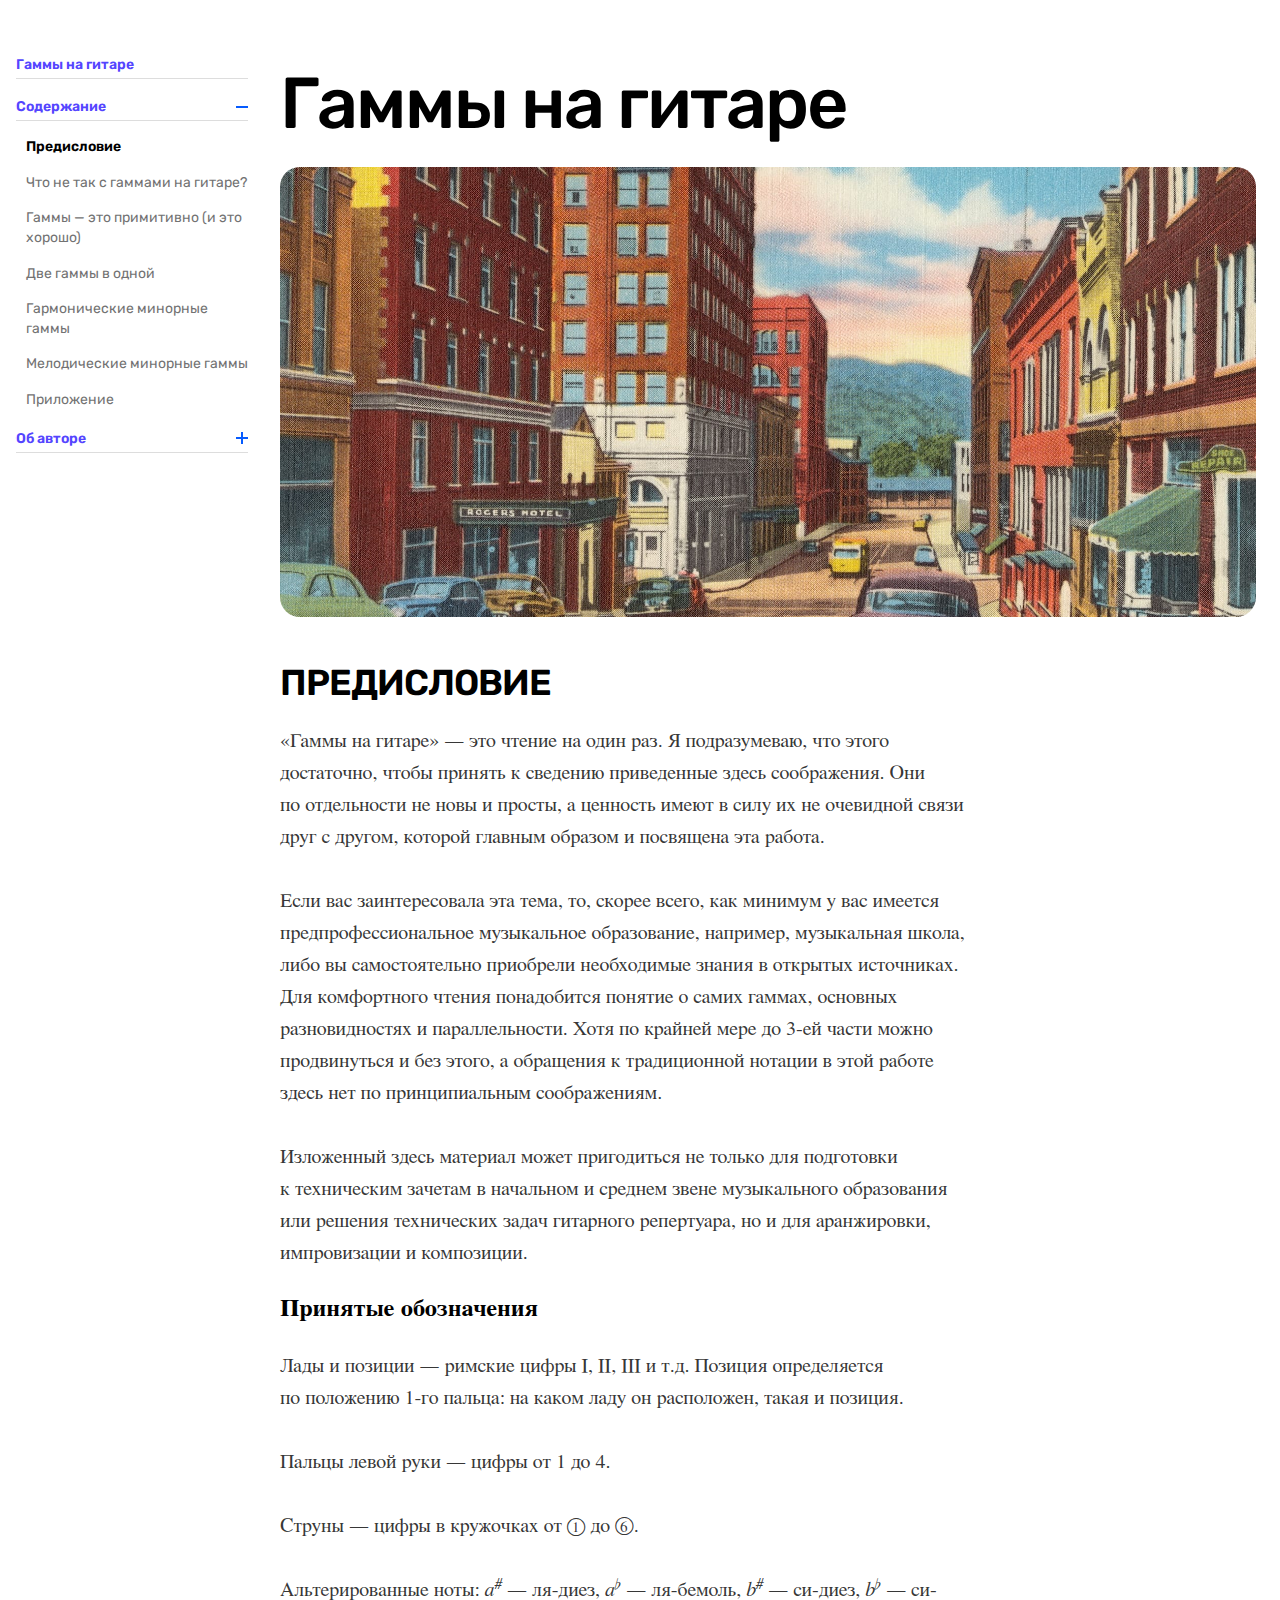
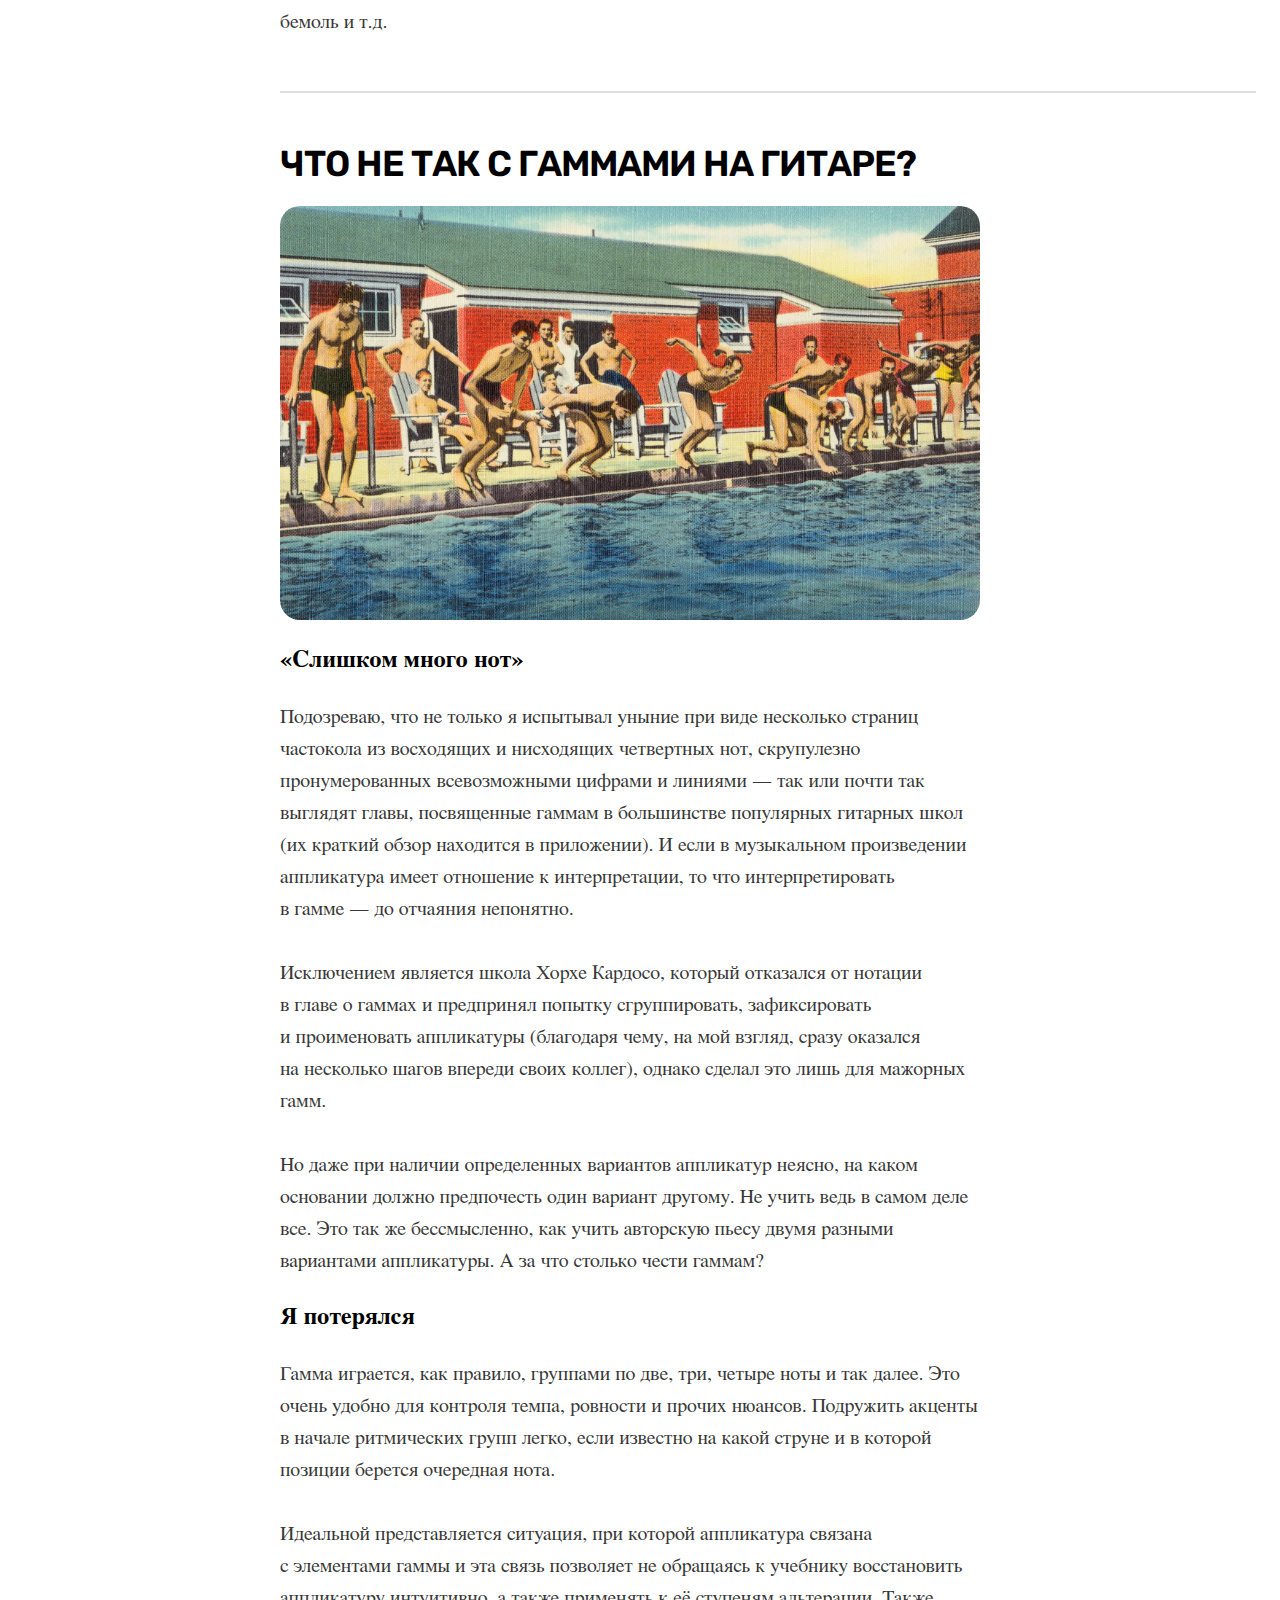
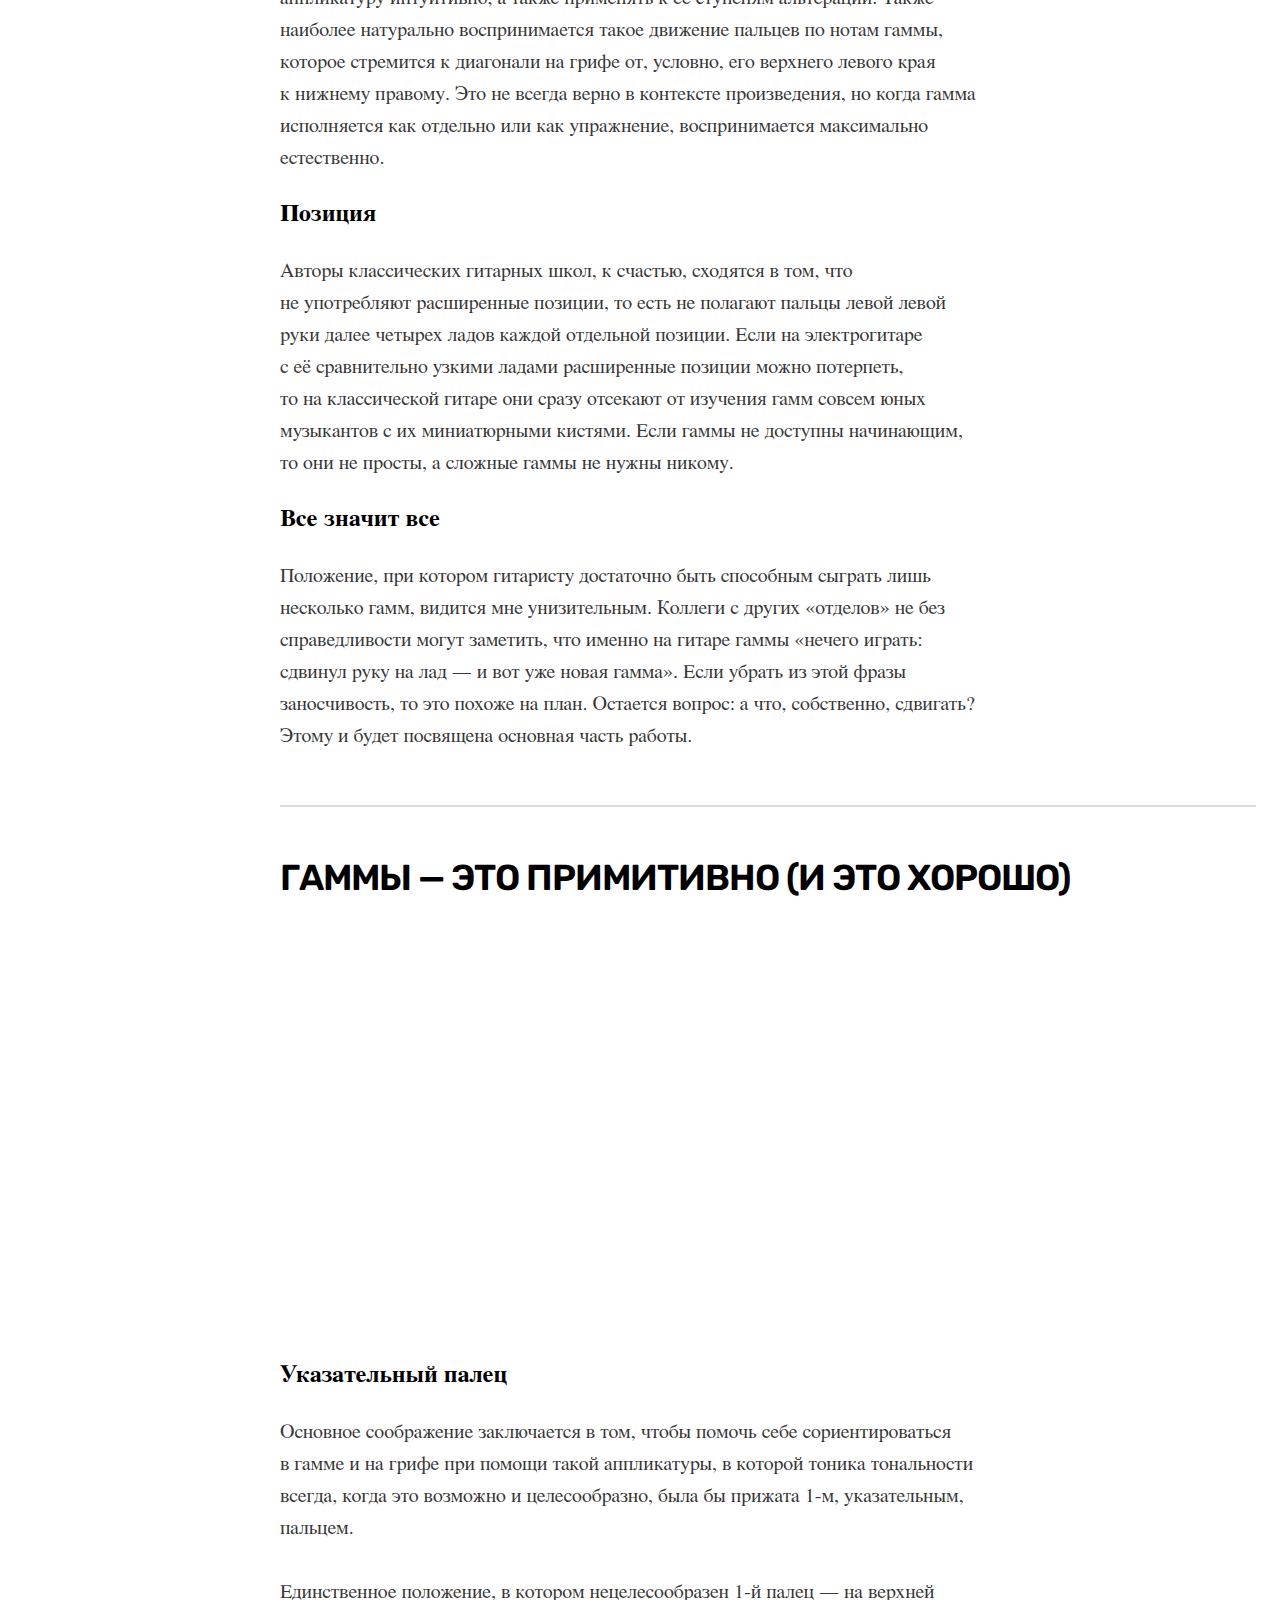
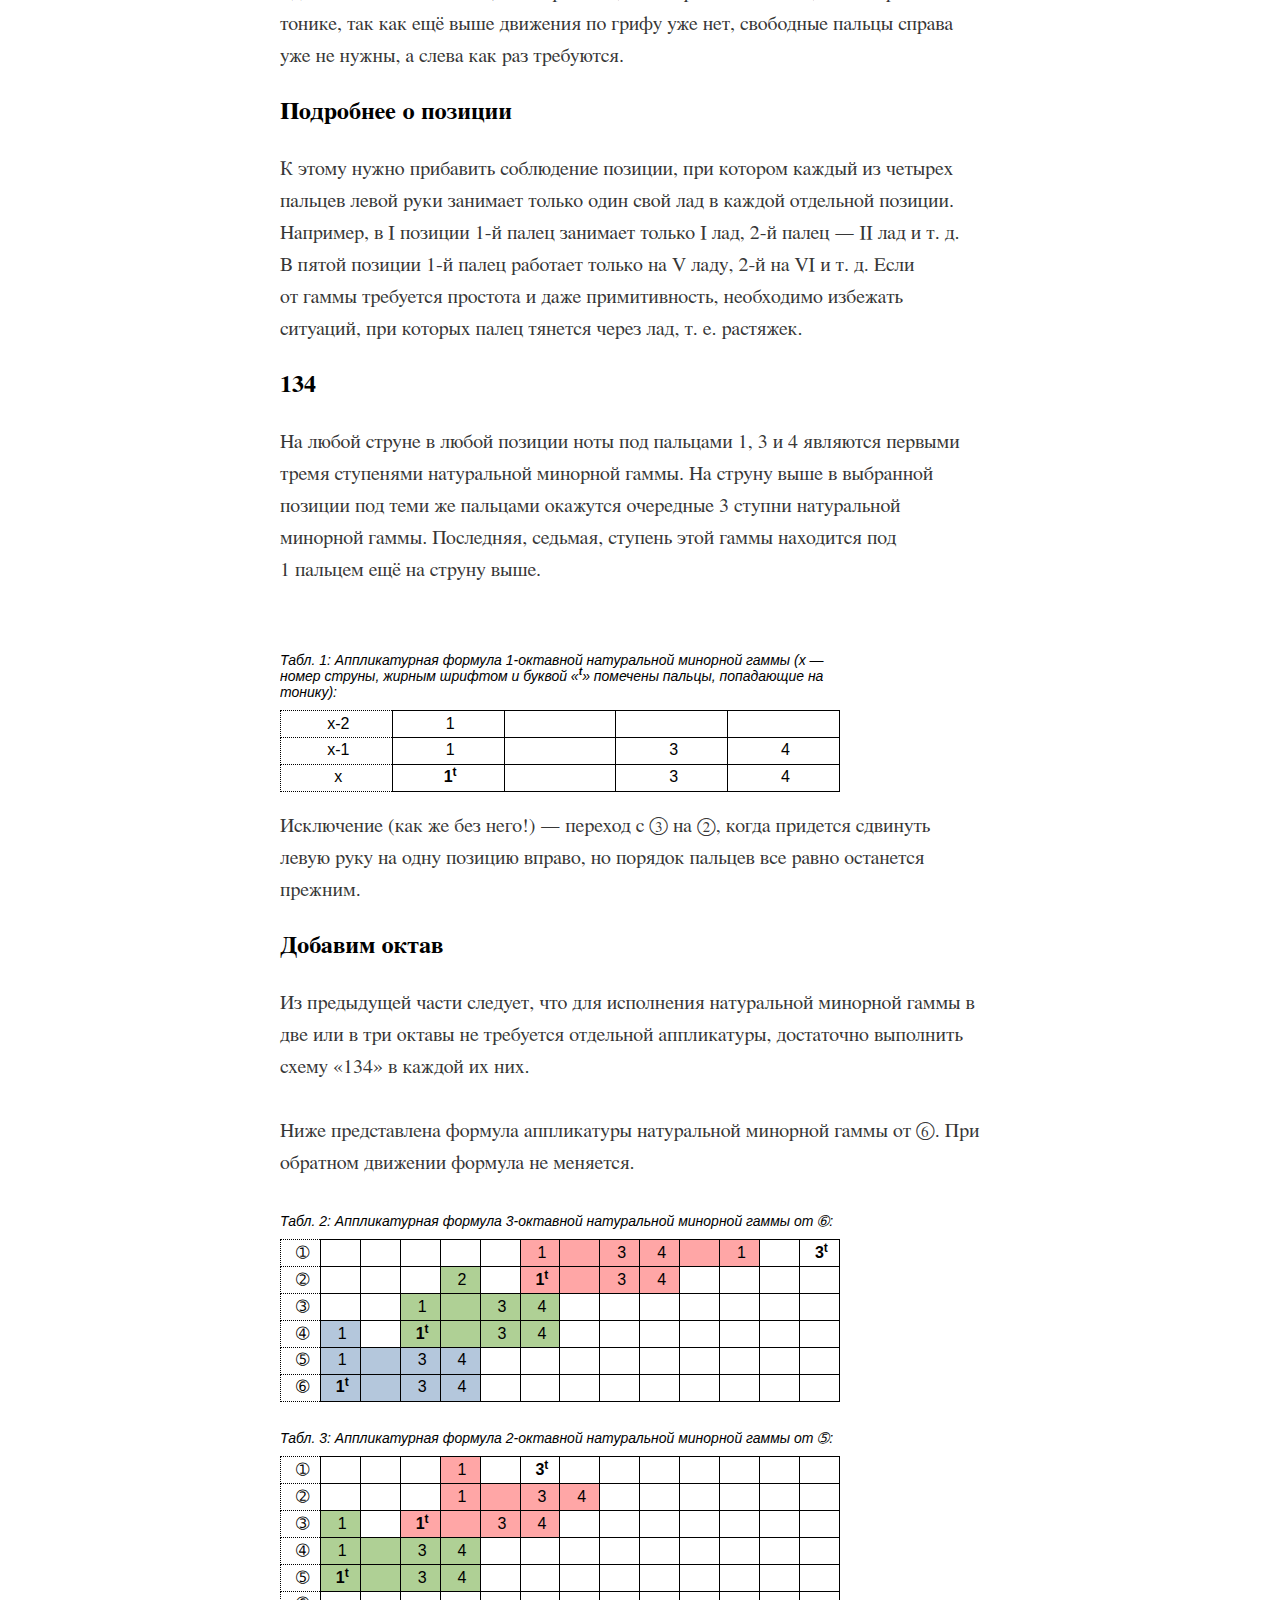
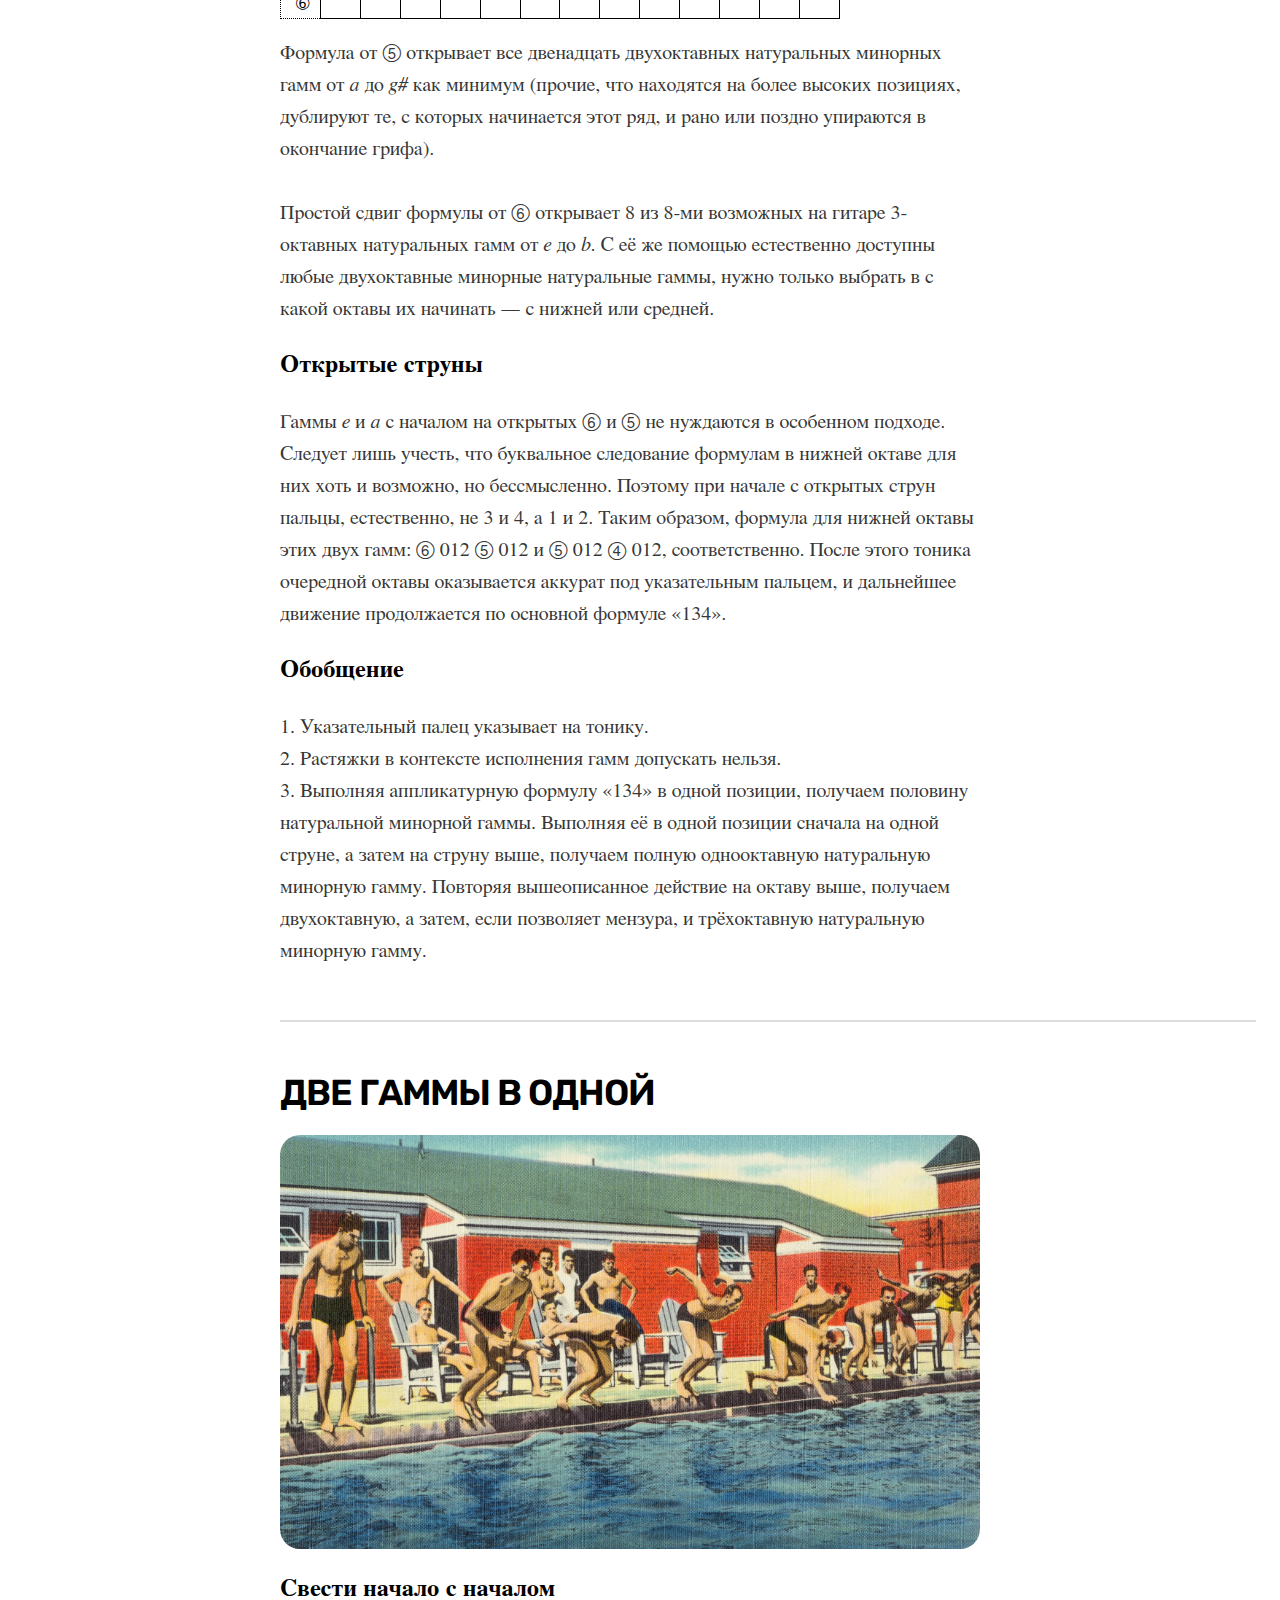
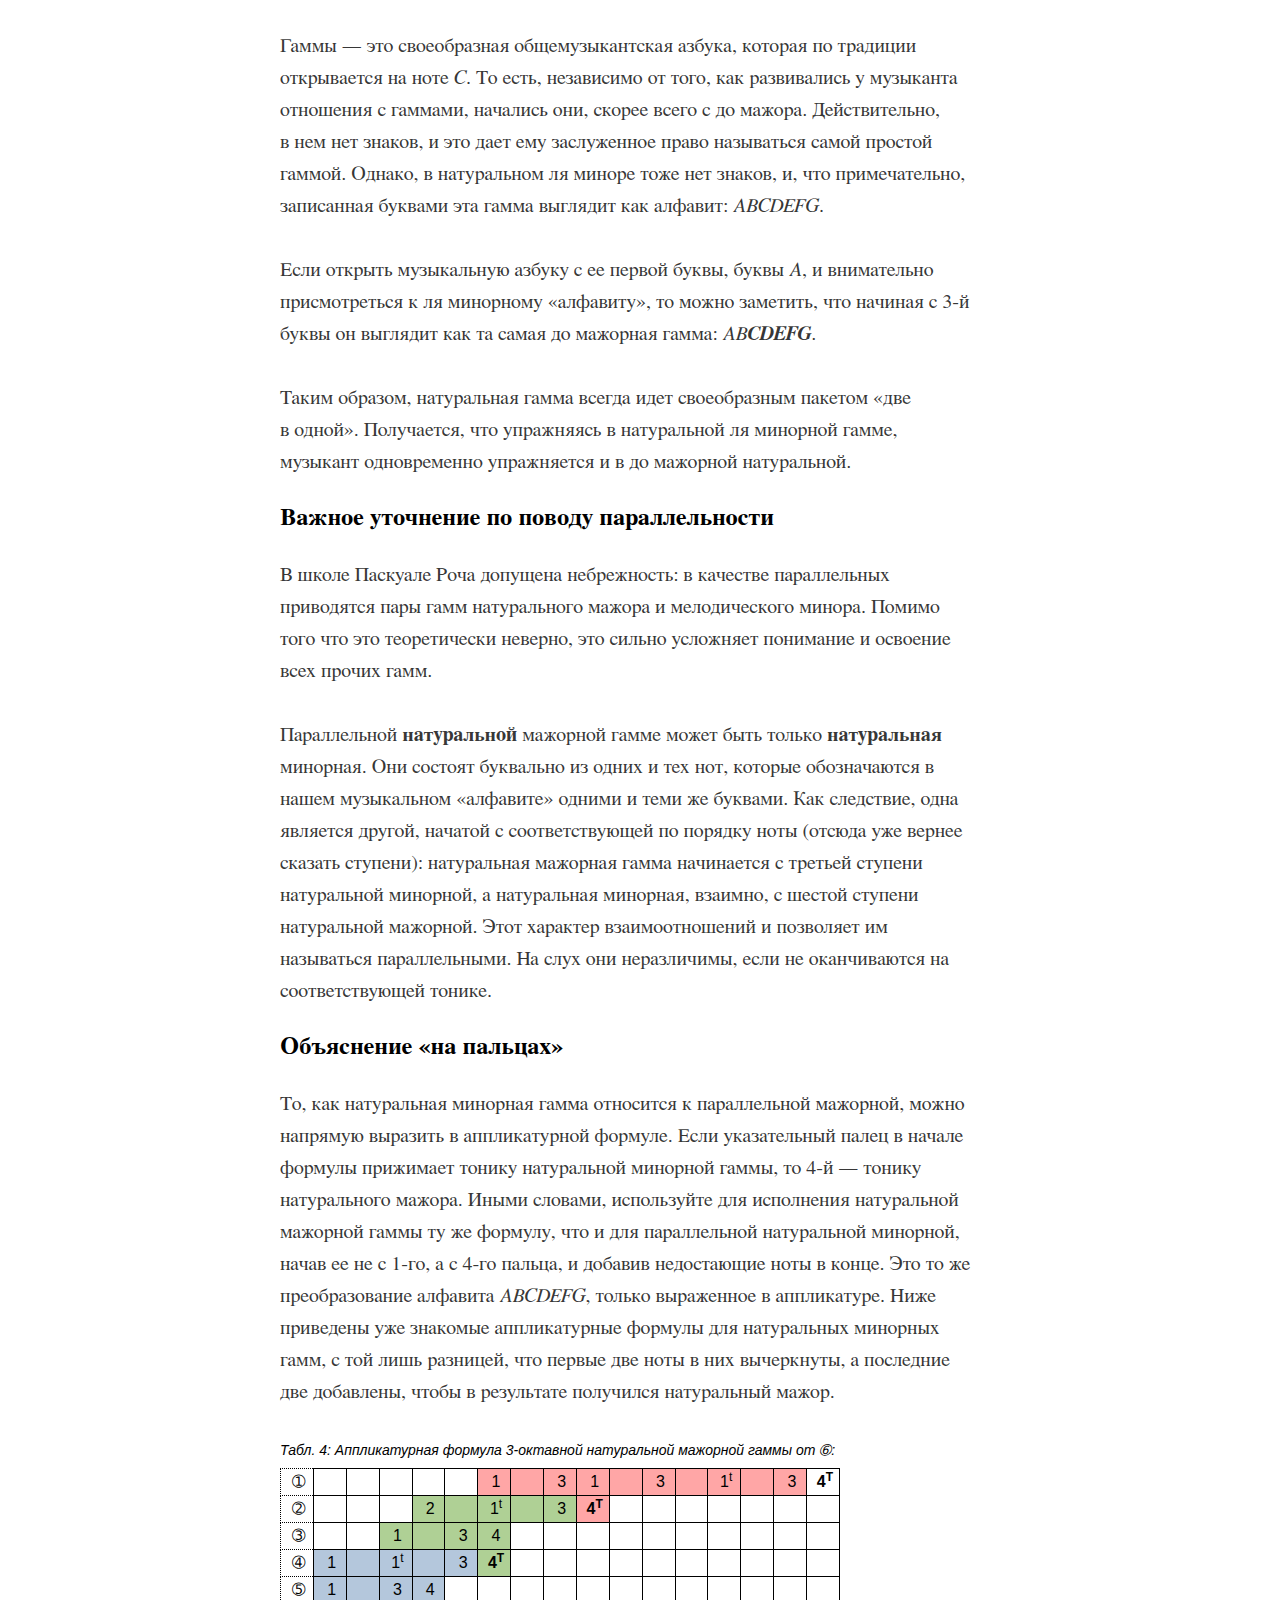
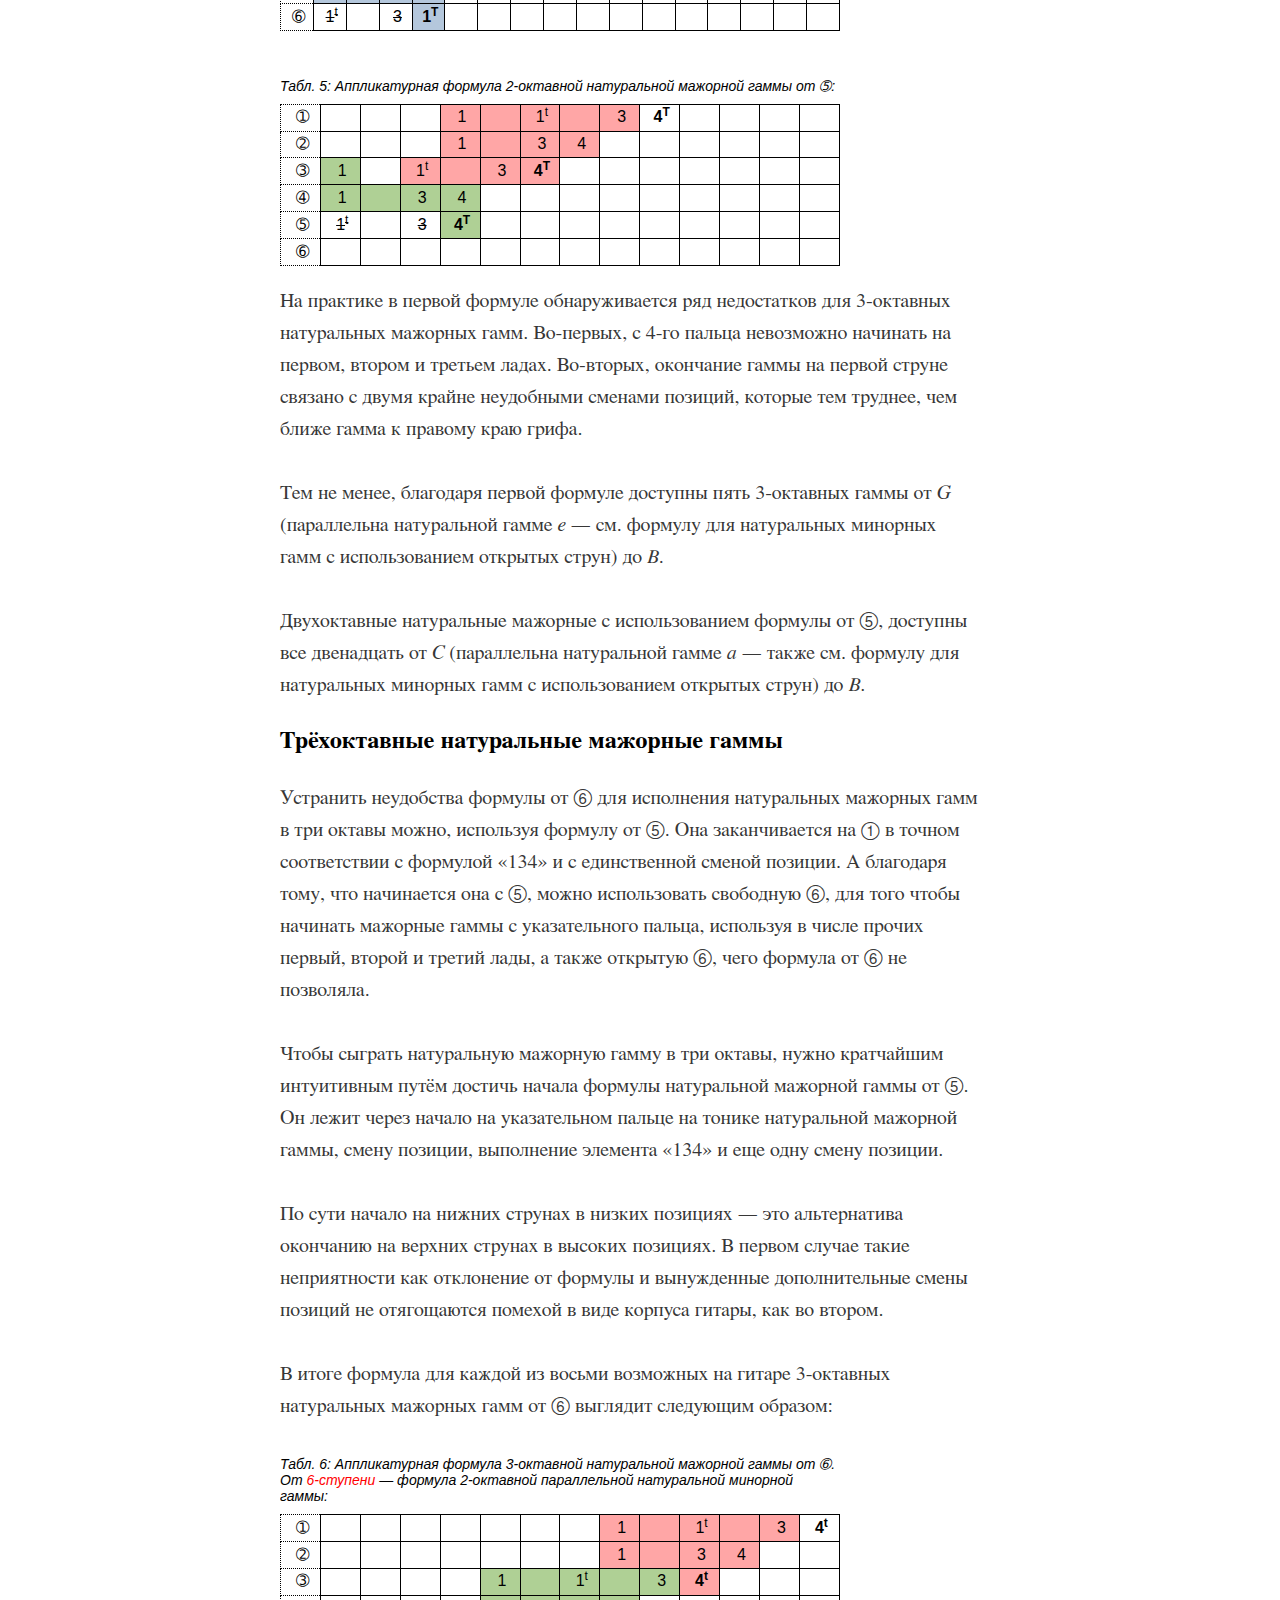
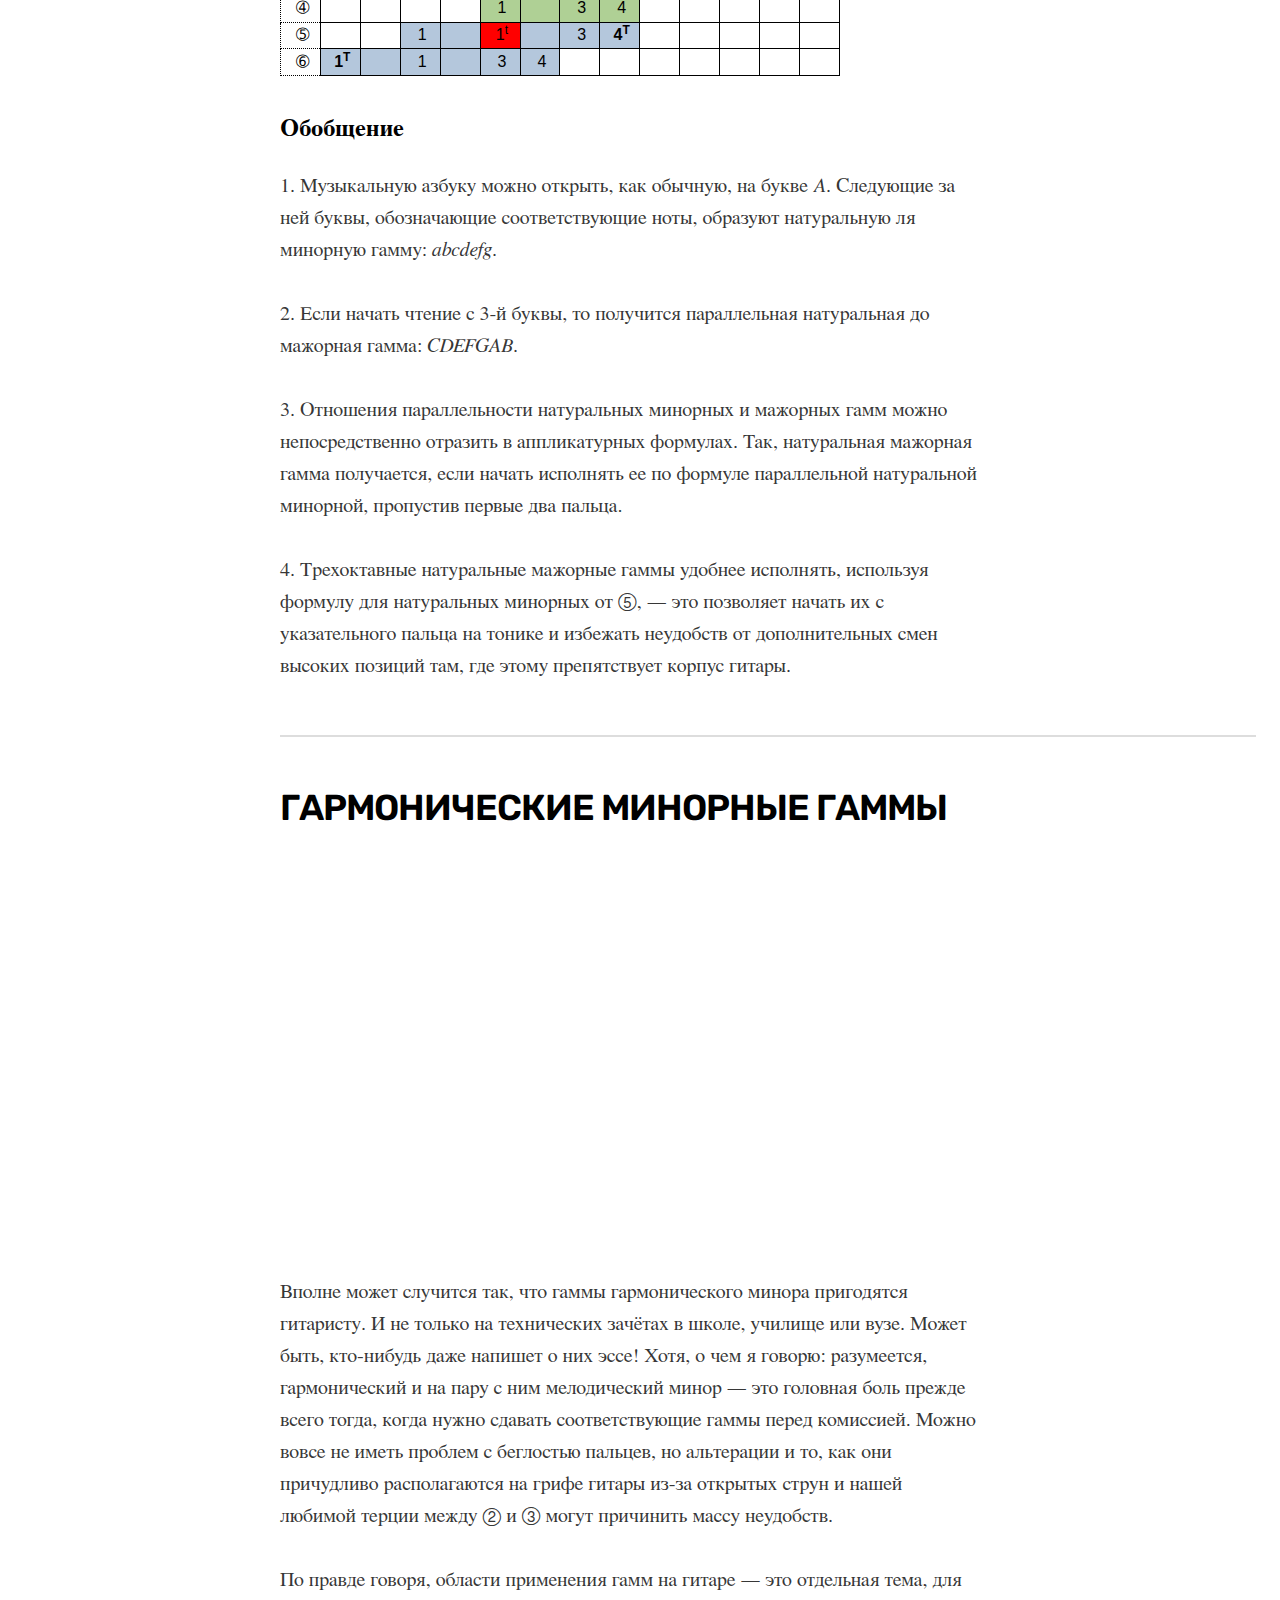
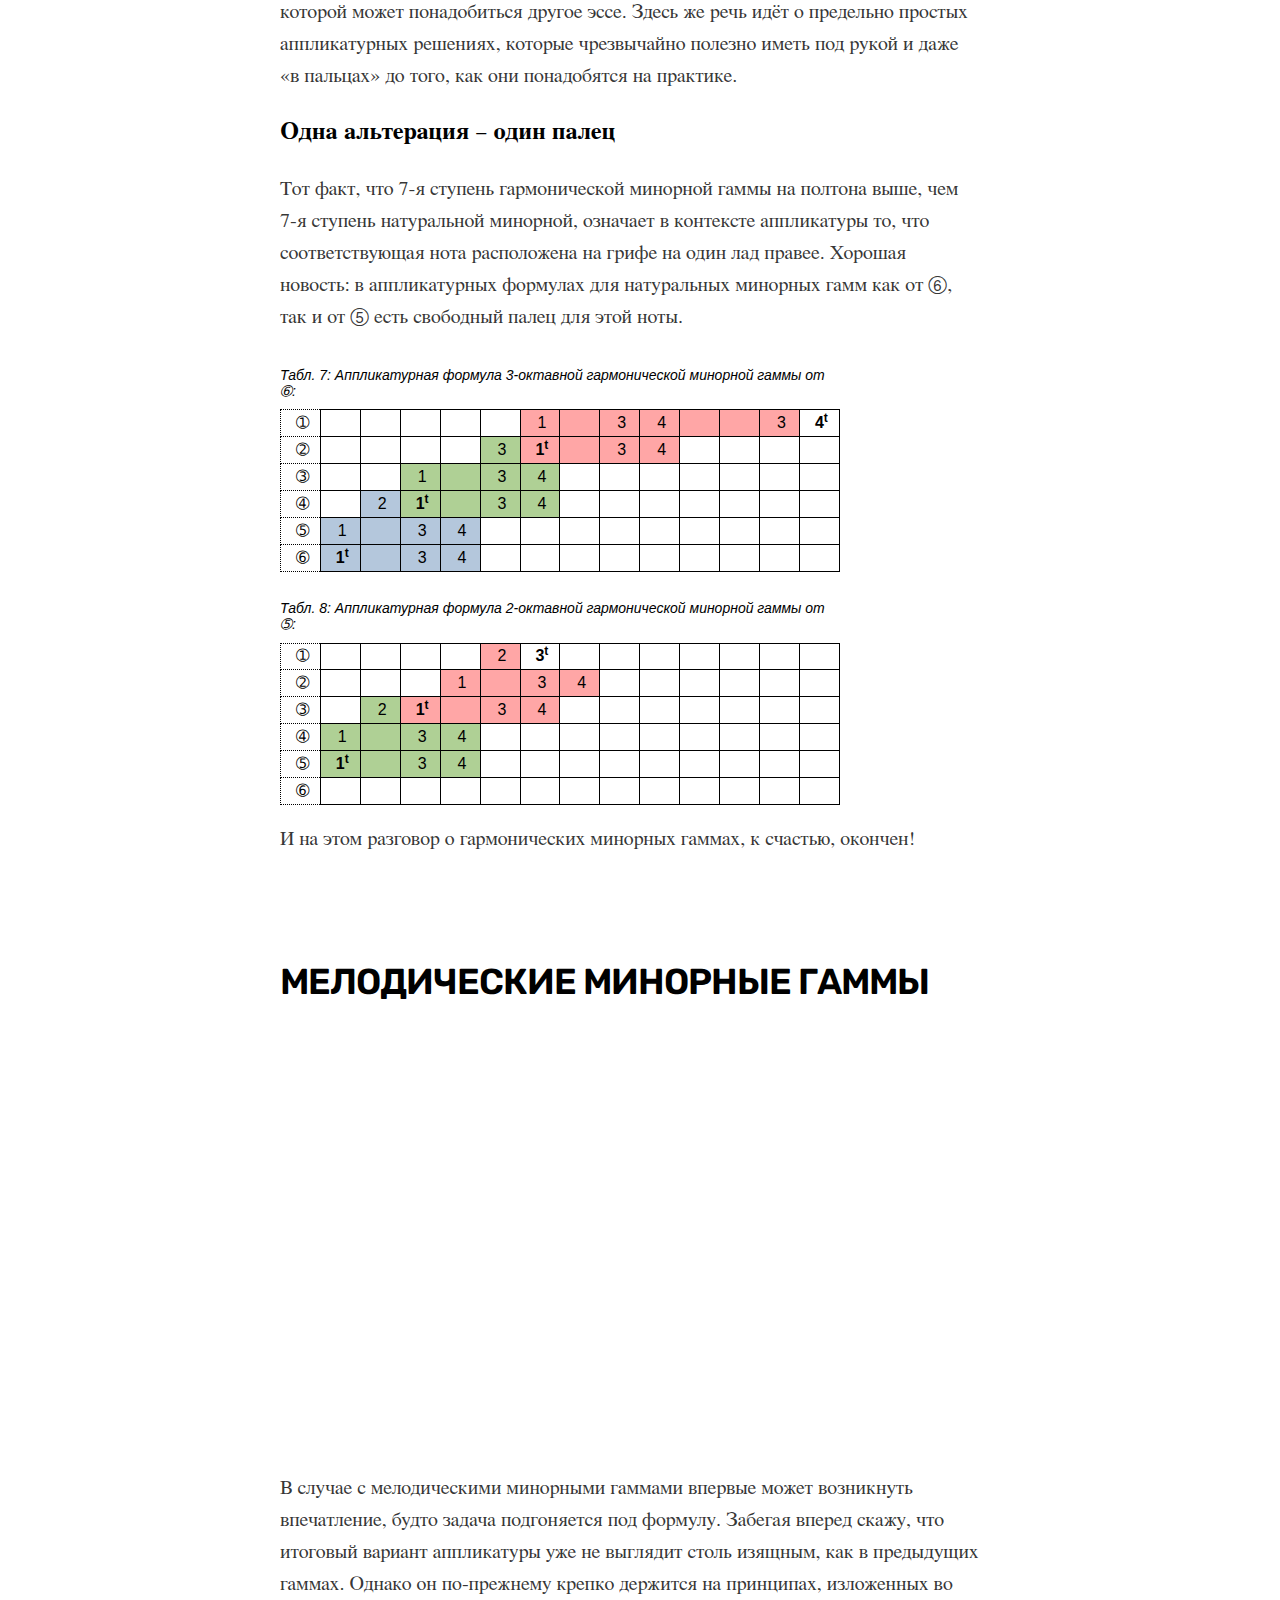
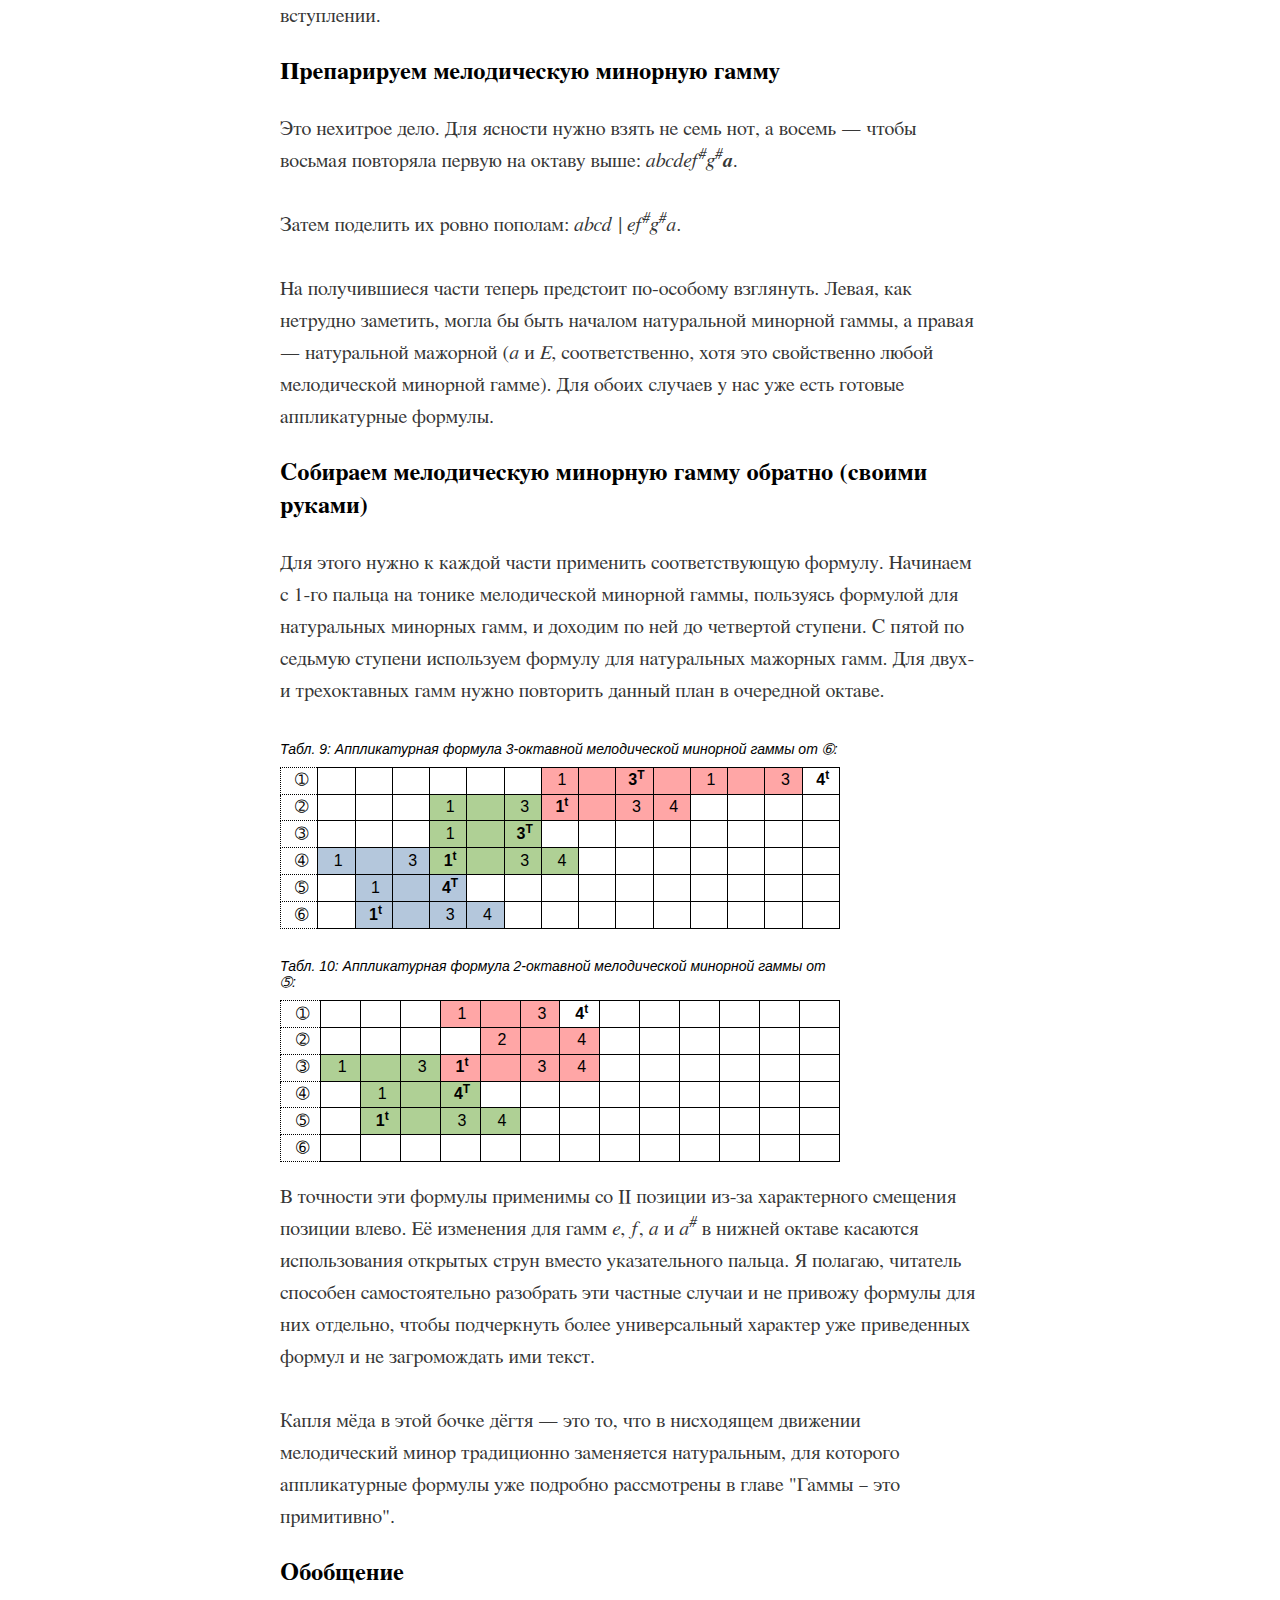
==== commit b81af9cb: "Yandex.metrica block added in HEAD. Code beautified." ====
--- a/index.html
+++ b/index.html
@@ -11,6 +11,49 @@
             rel="icon"
             href="./images/icons/designer_4.0_win_en.png"
             type="image/png" />
+
+        <!-- Yandex.Metrika counter -->
+        <script type="text/javascript">
+            (function (m, e, t, r, i, k, a) {
+                m[i] =
+                    m[i] ||
+                    function () {
+                        (m[i].a = m[i].a || []).push(arguments);
+                    };
+                m[i].l = 1 * new Date();
+                for (var j = 0; j < document.scripts.length; j++) {
+                    if (document.scripts[j].src === r) {
+                        return;
+                    }
+                }
+                (k = e.createElement(t)),
+                    (a = e.getElementsByTagName(t)[0]),
+                    (k.async = 1),
+                    (k.src = r),
+                    a.parentNode.insertBefore(k, a);
+            })(
+                window,
+                document,
+                "script",
+                "https://mc.yandex.ru/metrika/tag.js",
+                "ym"
+            );
+
+            ym(95626081, "init", {
+                clickmap: true,
+                trackLinks: true,
+                accurateTrackBounce: true
+            });
+        </script>
+        <noscript
+            ><div>
+                <img
+                    src="https://mc.yandex.ru/watch/95626081"
+                    style="position: absolute; left: -9999px"
+                    alt="" /></div
+        ></noscript>
+        <!-- /Yandex.Metrika counter -->
+
         <script>
             document.createElement("picture");
         </script>
@@ -39,18 +82,20 @@
     </head>
 
     <body>
- <div class="container big-container-wrapper">
-    <div class="container container-tutorial-content" id="top">
-      <h1 class="hero-heading">Гаммы на гитаре</h1>
-      <div class="container cover-image"></div>
-      <div class="container section-content-guide">
-        <h2 class="title-section" id="chapter-1">ПРЕДИСЛОВИЕ<br></h2>
-                    <p class="paragraph body-paragraph-tutorial">
-                        &laquo;Гаммы на гитаре&raquo;&nbsp;&mdash; это чтение на&nbsp;один раз.
-                        Я&nbsp;подразумеваю, что этого достаточно, чтобы принять
-                        к&nbsp;сведению приведенные здесь соображения. Они
-                        по&nbsp;отдельности не&nbsp;новы и&nbsp;просты,
-                        а&nbsp;ценность имеют в&nbsp;силу
+        <div class="container big-container-wrapper">
+            <div class="container container-tutorial-content" id="top">
+                <h1 class="hero-heading">Гаммы на гитаре</h1>
+                <div class="container cover-image"></div>
+                <div class="container section-content-guide">
+                    <h2 class="title-section" id="chapter-1">
+                        ПРЕДИСЛОВИЕ<br />
+                    </h2>
+                    <p class="paragraph body-paragraph-tutorial">
+                        &laquo;Гаммы на гитаре&raquo;&nbsp;&mdash; это чтение
+                        на&nbsp;один раз. Я&nbsp;подразумеваю, что этого
+                        достаточно, чтобы принять к&nbsp;сведению приведенные
+                        здесь соображения. Они по&nbsp;отдельности не&nbsp;новы
+                        и&nbsp;просты, а&nbsp;ценность имеют в&nbsp;силу
                         их&nbsp;не&nbsp;очевидной связи друг с&nbsp;другом,
                         которой главным образом и&nbsp;посвящена эта работа.<br /><br />Если
                         вас заинтересовала эта тема, то, скорее всего, как
@@ -201,152 +246,157 @@
                     </div>
                     <h3 class="subtitle-section">Указательный палец</h3>
                     <p class="paragraph body-paragraph-tutorial">
-Основное соображение заключается в&nbsp;том, чтобы помочь
-себе сориентироваться в&nbsp;гамме и&nbsp;на&nbsp;грифе при помощи
-такой аппликатуры, в&nbsp;которой тоника тональности всегда,
-когда это возможно и&nbsp;целесообразно, была&nbsp;бы прижата 1-м,
-указательным, пальцем. <br /><br />Единственное
-положение, в&nbsp;котором нецелесообразен 1-й палец&nbsp;&mdash; на
-верхней тонике, так как ещё выше движения по&nbsp;грифу уже
-нет, свободные пальцы справа уже не&nbsp;нужны, а&nbsp;слева как
-раз требуются.<br />
-</p>
-<h3 class="subtitle-section">Подробнее о&nbsp;позиции</h3>
-<p class="paragraph body-paragraph-tutorial">
-К&nbsp;этому нужно прибавить соблюдение позиции, при котором
-каждый из&nbsp;четырех пальцев левой руки занимает только
-один свой лад в&nbsp;каждой отдельной позиции. Например, в&nbsp;I
-позиции 1-й палец занимает только I&nbsp;лад, 2-й палец&nbsp;&mdash; II
-лад и&nbsp;т.&nbsp;д. В&nbsp;пятой позиции 1-й палец работает только на
-V&nbsp;ладу, 2-й на&nbsp;VI и&nbsp;т.&nbsp;д. Если от&nbsp;гаммы требуется
-простота и&nbsp;даже примитивность, необходимо избежать
-ситуаций, при которых палец тянется через лад, т.&nbsp;е.
-растяжек.<br />
-</p>
-<h3 class="subtitle-section">134</h3>
-<p class="paragraph body-paragraph-tutorial">
-На&nbsp;любой струне в&nbsp;любой позиции ноты под пальцами 1, 3&nbsp;и
-4&nbsp;являются первыми тремя ступенями натуральной минорной
-гаммы. На&nbsp;струну выше в&nbsp;выбранной позиции под теми&nbsp;же
-пальцами окажутся очередные 3&nbsp;ступни натуральной
-минорной гаммы. Последняя, седьмая, ступень этой гаммы
-находится под 1&nbsp;пальцем ещё на&nbsp;струну выше.<br /><br />
-</p>
+                        Основное соображение заключается в&nbsp;том, чтобы
+                        помочь себе сориентироваться в&nbsp;гамме
+                        и&nbsp;на&nbsp;грифе при помощи такой аппликатуры,
+                        в&nbsp;которой тоника тональности всегда, когда это
+                        возможно и&nbsp;целесообразно, была&nbsp;бы прижата 1-м,
+                        указательным, пальцем. <br /><br />Единственное
+                        положение, в&nbsp;котором нецелесообразен 1-й
+                        палец&nbsp;&mdash; на верхней тонике, так как ещё выше
+                        движения по&nbsp;грифу уже нет, свободные пальцы справа
+                        уже не&nbsp;нужны, а&nbsp;слева как раз требуются.<br />
+                    </p>
+                    <h3 class="subtitle-section">Подробнее о&nbsp;позиции</h3>
+                    <p class="paragraph body-paragraph-tutorial">
+                        К&nbsp;этому нужно прибавить соблюдение позиции, при
+                        котором каждый из&nbsp;четырех пальцев левой руки
+                        занимает только один свой лад в&nbsp;каждой отдельной
+                        позиции. Например, в&nbsp;I позиции 1-й палец занимает
+                        только I&nbsp;лад, 2-й палец&nbsp;&mdash; II лад
+                        и&nbsp;т.&nbsp;д. В&nbsp;пятой позиции 1-й палец
+                        работает только на V&nbsp;ладу, 2-й на&nbsp;VI
+                        и&nbsp;т.&nbsp;д. Если от&nbsp;гаммы требуется простота
+                        и&nbsp;даже примитивность, необходимо избежать ситуаций,
+                        при которых палец тянется через лад, т.&nbsp;е.
+                        растяжек.<br />
+                    </p>
+                    <h3 class="subtitle-section">134</h3>
+                    <p class="paragraph body-paragraph-tutorial">
+                        На&nbsp;любой струне в&nbsp;любой позиции ноты под
+                        пальцами 1, 3&nbsp;и 4&nbsp;являются первыми тремя
+                        ступенями натуральной минорной гаммы. На&nbsp;струну
+                        выше в&nbsp;выбранной позиции под теми&nbsp;же пальцами
+                        окажутся очередные 3&nbsp;ступни натуральной минорной
+                        гаммы. Последняя, седьмая, ступень этой гаммы находится
+                        под 1&nbsp;пальцем ещё на&nbsp;струну выше.<br /><br />
+                    </p>
                     <!-- Таблица 1. Формула 134 -->
                     <div class="table-scrolldiv">
-                    <table class="fretboard-table">
-                        <caption>
-                            Табл. 1: Аппликатурная формула 1-октавной
-                            натуральной минорной гаммы (x — номер струны, жирным
-                            шрифтом и буквой «<sup><b>t</b></sup
-                            >» помечены пальцы, попадающие на тонику):
-                        </caption>
-                        <tr hidden="hidden" valign="top">
-                            <td></td>
-                            <td></td>
-                            <td></td>
-                            <td></td>
-                            <td></td>
-                            <td></td>
-                            <td></td>
-                            <td></td>
-                            <td></td>
-                            <td></td>
-                            <td></td>
-                            <td></td>
-                            <td></td>
-                            <td></td>
-                        </tr>
-
-                        <tr hidden="hidden" valign="top">
-                            <td>➁</td>
-                            <td></td>
-                            <td></td>
-                            <td></td>
-                            <td bgcolor="#afd095">2</td>
-                            <td></td>
-                            <td bgcolor="#ffa6a6">
-                                <b>1<sup>t</sup></b>
-                            </td>
-                            <td bgcolor="#ffa6a6"></td>
-                            <td bgcolor="#ffa6a6">3</td>
-                            <td bgcolor="#ffa6a6">4</td>
-                            <td></td>
-                            <td></td>
-                            <td></td>
-                            <td></td>
-                        </tr>
-
-                        <tr hidden="hidden" valign="top">
-                            <td>x-2</td>
-                            <td></td>
-                            <td></td>
-                            <td bgcolor="#afd095">1</td>
-                            <td bgcolor="#afd095"></td>
-                            <td bgcolor="#afd095">3</td>
-                            <td bgcolor="#afd095">4</td>
-                            <td></td>
-                            <td></td>
-                            <td></td>
-                            <td></td>
-                            <td></td>
-                            <td></td>
-                            <td></td>
-                        </tr>
-
-                        <tr valign="top">
-                            <td>x-2</td>
-                            <td>1</td>
-                            <td></td>
-                            <td></td>
-                            <td border="none"></td>
-                            <td hidden="hidden"></td>
-                            <td hidden="hidden"></td>
-                            <td hidden="hidden"></td>
-                            <td hidden="hidden"></td>
-                            <td hidden="hidden"></td>
-                            <td hidden="hidden"></td>
-                            <td hidden="hidden"></td>
-                            <td hidden="hidden"></td>
-                            <td hidden="hidden"></td>
-                        </tr>
-
-                        <tr valign="top">
-                            <td>x-1</td>
-                            <td>1</td>
-                            <td></td>
-                            <td>3</td>
-                            <td>4</td>
-                            <td hidden="hidden"></td>
-                            <td hidden="hidden"></td>
-                            <td hidden="hidden"></td>
-                            <td hidden="hidden"></td>
-                            <td hidden="hidden"></td>
-                            <td hidden="hidden"></td>
-                            <td hidden="hidden"></td>
-                            <td hidden="hidden"></td>
-                            <td hidden="hidden"></td>
-                        </tr>
-
-                        <tr valign="top">
-                            <td>x</td>
-                            <td>
-                                <b>1<sup>t</sup></b>
-                            </td>
-                            <td></td>
-                            <td>3</td>
-                            <td>4</td>
-                            <td hidden="hidden"></td>
-                            <td hidden="hidden"></td>
-                            <td hidden="hidden"></td>
-                            <td hidden="hidden"></td>
-                            <td hidden="hidden"></td>
-                            <td hidden="hidden"></td>
-                            <td hidden="hidden"></td>
-                            <td hidden="hidden"></td>
-                            <td hidden="hidden"></td>
-                        </tr>
-                        </table></div>
+                        <table class="fretboard-table">
+                            <caption>
+                                Табл. 1: Аппликатурная формула 1-октавной
+                                натуральной минорной гаммы (x — номер струны,
+                                жирным шрифтом и буквой «<sup><b>t</b></sup
+                                >» помечены пальцы, попадающие на тонику):
+                            </caption>
+                            <tr hidden="hidden" valign="top">
+                                <td></td>
+                                <td></td>
+                                <td></td>
+                                <td></td>
+                                <td></td>
+                                <td></td>
+                                <td></td>
+                                <td></td>
+                                <td></td>
+                                <td></td>
+                                <td></td>
+                                <td></td>
+                                <td></td>
+                                <td></td>
+                            </tr>
+
+                            <tr hidden="hidden" valign="top">
+                                <td>➁</td>
+                                <td></td>
+                                <td></td>
+                                <td></td>
+                                <td bgcolor="#afd095">2</td>
+                                <td></td>
+                                <td bgcolor="#ffa6a6">
+                                    <b>1<sup>t</sup></b>
+                                </td>
+                                <td bgcolor="#ffa6a6"></td>
+                                <td bgcolor="#ffa6a6">3</td>
+                                <td bgcolor="#ffa6a6">4</td>
+                                <td></td>
+                                <td></td>
+                                <td></td>
+                                <td></td>
+                            </tr>
+
+                            <tr hidden="hidden" valign="top">
+                                <td>x-2</td>
+                                <td></td>
+                                <td></td>
+                                <td bgcolor="#afd095">1</td>
+                                <td bgcolor="#afd095"></td>
+                                <td bgcolor="#afd095">3</td>
+                                <td bgcolor="#afd095">4</td>
+                                <td></td>
+                                <td></td>
+                                <td></td>
+                                <td></td>
+                                <td></td>
+                                <td></td>
+                                <td></td>
+                            </tr>
+
+                            <tr valign="top">
+                                <td>x-2</td>
+                                <td>1</td>
+                                <td></td>
+                                <td></td>
+                                <td border="none"></td>
+                                <td hidden="hidden"></td>
+                                <td hidden="hidden"></td>
+                                <td hidden="hidden"></td>
+                                <td hidden="hidden"></td>
+                                <td hidden="hidden"></td>
+                                <td hidden="hidden"></td>
+                                <td hidden="hidden"></td>
+                                <td hidden="hidden"></td>
+                                <td hidden="hidden"></td>
+                            </tr>
+
+                            <tr valign="top">
+                                <td>x-1</td>
+                                <td>1</td>
+                                <td></td>
+                                <td>3</td>
+                                <td>4</td>
+                                <td hidden="hidden"></td>
+                                <td hidden="hidden"></td>
+                                <td hidden="hidden"></td>
+                                <td hidden="hidden"></td>
+                                <td hidden="hidden"></td>
+                                <td hidden="hidden"></td>
+                                <td hidden="hidden"></td>
+                                <td hidden="hidden"></td>
+                                <td hidden="hidden"></td>
+                            </tr>
+
+                            <tr valign="top">
+                                <td>x</td>
+                                <td>
+                                    <b>1<sup>t</sup></b>
+                                </td>
+                                <td></td>
+                                <td>3</td>
+                                <td>4</td>
+                                <td hidden="hidden"></td>
+                                <td hidden="hidden"></td>
+                                <td hidden="hidden"></td>
+                                <td hidden="hidden"></td>
+                                <td hidden="hidden"></td>
+                                <td hidden="hidden"></td>
+                                <td hidden="hidden"></td>
+                                <td hidden="hidden"></td>
+                                <td hidden="hidden"></td>
+                            </tr>
+                        </table>
+                    </div>
                     <br />
 
                     <p class="paragraph body-paragraph-tutorial">
@@ -367,238 +417,240 @@
 
                     <!-- Таблица 2. 3-октавный натуральный минор  -->
                     <div class="table-scrolldiv">
-                    <table class="fretboard-table">
-                        <caption>
-                            Табл. 2: Аппликатурная формула 3-октавной
-                            натуральной минорной гаммы от ➅:
-                        </caption>
-                        <tr valign="top">
-                            <td>➀</td>
-                            <td></td>
-                            <td></td>
-                            <td></td>
-                            <td></td>
-                            <td></td>
-                            <td bgcolor="#ffa6a6">1</td>
-                            <td bgcolor="#ffa6a6"></td>
-                            <td bgcolor="#ffa6a6">3</td>
-                            <td bgcolor="#ffa6a6">4</td>
-                            <td bgcolor="#ffa6a6"></td>
-                            <td bgcolor="#ffa6a6">1</td>
-                            <td></td>
-                            <td>
-                                <b>3<sup>t</sup></b>
-                            </td>
-                        </tr>
-
-                        <tr valign="top">
-                            <td>➁</td>
-                            <td></td>
-                            <td></td>
-                            <td></td>
-                            <td bgcolor="#afd095">2</td>
-                            <td></td>
-                            <td bgcolor="#ffa6a6">
-                                <b>1<sup>t</sup></b>
-                            </td>
-                            <td bgcolor="#ffa6a6"></td>
-                            <td bgcolor="#ffa6a6">3</td>
-                            <td bgcolor="#ffa6a6">4</td>
-                            <td></td>
-                            <td></td>
-                            <td></td>
-                            <td></td>
-                        </tr>
-
-                        <tr valign="top">
-                            <td>➂</td>
-                            <td></td>
-                            <td></td>
-                            <td bgcolor="#afd095">1</td>
-                            <td bgcolor="#afd095"></td>
-                            <td bgcolor="#afd095">3</td>
-                            <td bgcolor="#afd095">4</td>
-                            <td></td>
-                            <td></td>
-                            <td></td>
-                            <td></td>
-                            <td></td>
-                            <td></td>
-                            <td></td>
-                        </tr>
-
-                        <tr valign="top">
-                            <td>➃</td>
-                            <td bgcolor="#b4c7dc">1</td>
-                            <td></td>
-                            <td bgcolor="#afd095">
-                                <b>1<sup>t</sup></b>
-                            </td>
-                            <td bgcolor="#afd095"></td>
-                            <td bgcolor="#afd095">3</td>
-                            <td bgcolor="#afd095">4</td>
-                            <td></td>
-                            <td></td>
-                            <td></td>
-                            <td></td>
-                            <td></td>
-                            <td></td>
-                            <td></td>
-                        </tr>
-
-                        <tr valign="top">
-                            <td>➄</td>
-                            <td bgcolor="#b4c7dc">1</td>
-                            <td bgcolor="#b4c7dc"></td>
-                            <td bgcolor="#b4c7dc">3</td>
-                            <td bgcolor="#b4c7dc">4</td>
-                            <td></td>
-                            <td></td>
-                            <td></td>
-                            <td></td>
-                            <td></td>
-                            <td></td>
-                            <td></td>
-                            <td></td>
-                            <td></td>
-                        </tr>
-
-                        <tr valign="top">
-                            <td>➅</td>
-                            <td bgcolor="#b4c7dc">
-                                <b>1<sup>t</sup></b>
-                            </td>
-                            <td bgcolor="#b4c7dc"></td>
-                            <td bgcolor="#b4c7dc">3</td>
-                            <td bgcolor="#b4c7dc">4</td>
-                            <td></td>
-                            <td></td>
-                            <td></td>
-                            <td></td>
-                            <td></td>
-                            <td></td>
-                            <td></td>
-                            <td></td>
-                            <td></td>
-                        </tr>
-                        </table></div>
+                        <table class="fretboard-table">
+                            <caption>
+                                Табл. 2: Аппликатурная формула 3-октавной
+                                натуральной минорной гаммы от ➅:
+                            </caption>
+                            <tr valign="top">
+                                <td>➀</td>
+                                <td></td>
+                                <td></td>
+                                <td></td>
+                                <td></td>
+                                <td></td>
+                                <td bgcolor="#ffa6a6">1</td>
+                                <td bgcolor="#ffa6a6"></td>
+                                <td bgcolor="#ffa6a6">3</td>
+                                <td bgcolor="#ffa6a6">4</td>
+                                <td bgcolor="#ffa6a6"></td>
+                                <td bgcolor="#ffa6a6">1</td>
+                                <td></td>
+                                <td>
+                                    <b>3<sup>t</sup></b>
+                                </td>
+                            </tr>
+
+                            <tr valign="top">
+                                <td>➁</td>
+                                <td></td>
+                                <td></td>
+                                <td></td>
+                                <td bgcolor="#afd095">2</td>
+                                <td></td>
+                                <td bgcolor="#ffa6a6">
+                                    <b>1<sup>t</sup></b>
+                                </td>
+                                <td bgcolor="#ffa6a6"></td>
+                                <td bgcolor="#ffa6a6">3</td>
+                                <td bgcolor="#ffa6a6">4</td>
+                                <td></td>
+                                <td></td>
+                                <td></td>
+                                <td></td>
+                            </tr>
+
+                            <tr valign="top">
+                                <td>➂</td>
+                                <td></td>
+                                <td></td>
+                                <td bgcolor="#afd095">1</td>
+                                <td bgcolor="#afd095"></td>
+                                <td bgcolor="#afd095">3</td>
+                                <td bgcolor="#afd095">4</td>
+                                <td></td>
+                                <td></td>
+                                <td></td>
+                                <td></td>
+                                <td></td>
+                                <td></td>
+                                <td></td>
+                            </tr>
+
+                            <tr valign="top">
+                                <td>➃</td>
+                                <td bgcolor="#b4c7dc">1</td>
+                                <td></td>
+                                <td bgcolor="#afd095">
+                                    <b>1<sup>t</sup></b>
+                                </td>
+                                <td bgcolor="#afd095"></td>
+                                <td bgcolor="#afd095">3</td>
+                                <td bgcolor="#afd095">4</td>
+                                <td></td>
+                                <td></td>
+                                <td></td>
+                                <td></td>
+                                <td></td>
+                                <td></td>
+                                <td></td>
+                            </tr>
+
+                            <tr valign="top">
+                                <td>➄</td>
+                                <td bgcolor="#b4c7dc">1</td>
+                                <td bgcolor="#b4c7dc"></td>
+                                <td bgcolor="#b4c7dc">3</td>
+                                <td bgcolor="#b4c7dc">4</td>
+                                <td></td>
+                                <td></td>
+                                <td></td>
+                                <td></td>
+                                <td></td>
+                                <td></td>
+                                <td></td>
+                                <td></td>
+                                <td></td>
+                            </tr>
+
+                            <tr valign="top">
+                                <td>➅</td>
+                                <td bgcolor="#b4c7dc">
+                                    <b>1<sup>t</sup></b>
+                                </td>
+                                <td bgcolor="#b4c7dc"></td>
+                                <td bgcolor="#b4c7dc">3</td>
+                                <td bgcolor="#b4c7dc">4</td>
+                                <td></td>
+                                <td></td>
+                                <td></td>
+                                <td></td>
+                                <td></td>
+                                <td></td>
+                                <td></td>
+                                <td></td>
+                                <td></td>
+                            </tr>
+                        </table>
+                    </div>
                     <br />
 
                     <!-- Таблица 3. 2-октавный натуральный минор  -->
                     <div class="table-scrolldiv">
-                    <table class="fretboard-table">
-                        <caption>
-                            Табл. 3: Аппликатурная формула 2-октавной
-                            натуральной минорной гаммы от ➄:
-                        </caption>
-                        <tr valign="top">
-                            <td>➀</td>
-                            <td></td>
-                            <td></td>
-                            <td></td>
-                            <td bgcolor="#ffa6a6">1</td>
-                            <td></td>
-                            <td>
-                                <b>3<sup>t</sup></b>
-                            </td>
-                            <td></td>
-                            <td></td>
-                            <td></td>
-                            <td></td>
-                            <td></td>
-                            <td></td>
-                            <td></td>
-                        </tr>
-
-                        <tr valign="top">
-                            <td>➁</td>
-                            <td></td>
-                            <td></td>
-                            <td></td>
-                            <td bgcolor="#ffa6a6">1</td>
-                            <td bgcolor="#ffa6a6"></td>
-                            <td bgcolor="#ffa6a6">3</td>
-                            <td bgcolor="#ffa6a6">4</td>
-                            <td></td>
-                            <td></td>
-                            <td></td>
-                            <td></td>
-                            <td></td>
-                            <td></td>
-                        </tr>
-
-                        <tr valign="top">
-                            <td>➂</td>
-                            <td bgcolor="#afd095">1</td>
-                            <td></td>
-                            <td bgcolor="#ffa6a6">
-                                <b>1<sup>t</sup></b>
-                            </td>
-                            <td bgcolor="#ffa6a6"></td>
-                            <td bgcolor="#ffa6a6">3</td>
-                            <td bgcolor="#ffa6a6">4</td>
-                            <td></td>
-                            <td></td>
-                            <td></td>
-                            <td></td>
-                            <td></td>
-                            <td></td>
-                            <td></td>
-                        </tr>
-
-                        <tr valign="top">
-                            <td>➃</td>
-                            <td bgcolor="#afd095">1</td>
-                            <td bgcolor="#afd095"></td>
-                            <td bgcolor="#afd095">3</td>
-                            <td bgcolor="#afd095">4</td>
-                            <td></td>
-                            <td></td>
-                            <td></td>
-                            <td></td>
-                            <td></td>
-                            <td></td>
-                            <td></td>
-                            <td></td>
-                            <td></td>
-                        </tr>
-
-                        <tr valign="top">
-                            <td>➄</td>
-                            <td bgcolor="#afd095">
-                                <b>1<sup>t</sup></b>
-                            </td>
-                            <td bgcolor="#afd095"></td>
-                            <td bgcolor="#afd095">3</td>
-                            <td bgcolor="#afd095">4</td>
-                            <td></td>
-                            <td></td>
-                            <td></td>
-                            <td></td>
-                            <td></td>
-                            <td></td>
-                            <td></td>
-                            <td></td>
-                            <td></td>
-                        </tr>
-
-                        <tr valign="top">
-                            <td>➅</td>
-                            <td></td>
-                            <td></td>
-                            <td></td>
-                            <td></td>
-                            <td></td>
-                            <td></td>
-                            <td></td>
-                            <td></td>
-                            <td></td>
-                            <td></td>
-                            <td></td>
-                            <td></td>
-                            <td></td>
-                        </tr>
-                        </table></div>
+                        <table class="fretboard-table">
+                            <caption>
+                                Табл. 3: Аппликатурная формула 2-октавной
+                                натуральной минорной гаммы от ➄:
+                            </caption>
+                            <tr valign="top">
+                                <td>➀</td>
+                                <td></td>
+                                <td></td>
+                                <td></td>
+                                <td bgcolor="#ffa6a6">1</td>
+                                <td></td>
+                                <td>
+                                    <b>3<sup>t</sup></b>
+                                </td>
+                                <td></td>
+                                <td></td>
+                                <td></td>
+                                <td></td>
+                                <td></td>
+                                <td></td>
+                                <td></td>
+                            </tr>
+
+                            <tr valign="top">
+                                <td>➁</td>
+                                <td></td>
+                                <td></td>
+                                <td></td>
+                                <td bgcolor="#ffa6a6">1</td>
+                                <td bgcolor="#ffa6a6"></td>
+                                <td bgcolor="#ffa6a6">3</td>
+                                <td bgcolor="#ffa6a6">4</td>
+                                <td></td>
+                                <td></td>
+                                <td></td>
+                                <td></td>
+                                <td></td>
+                                <td></td>
+                            </tr>
+
+                            <tr valign="top">
+                                <td>➂</td>
+                                <td bgcolor="#afd095">1</td>
+                                <td></td>
+                                <td bgcolor="#ffa6a6">
+                                    <b>1<sup>t</sup></b>
+                                </td>
+                                <td bgcolor="#ffa6a6"></td>
+                                <td bgcolor="#ffa6a6">3</td>
+                                <td bgcolor="#ffa6a6">4</td>
+                                <td></td>
+                                <td></td>
+                                <td></td>
+                                <td></td>
+                                <td></td>
+                                <td></td>
+                                <td></td>
+                            </tr>
+
+                            <tr valign="top">
+                                <td>➃</td>
+                                <td bgcolor="#afd095">1</td>
+                                <td bgcolor="#afd095"></td>
+                                <td bgcolor="#afd095">3</td>
+                                <td bgcolor="#afd095">4</td>
+                                <td></td>
+                                <td></td>
+                                <td></td>
+                                <td></td>
+                                <td></td>
+                                <td></td>
+                                <td></td>
+                                <td></td>
+                                <td></td>
+                            </tr>
+
+                            <tr valign="top">
+                                <td>➄</td>
+                                <td bgcolor="#afd095">
+                                    <b>1<sup>t</sup></b>
+                                </td>
+                                <td bgcolor="#afd095"></td>
+                                <td bgcolor="#afd095">3</td>
+                                <td bgcolor="#afd095">4</td>
+                                <td></td>
+                                <td></td>
+                                <td></td>
+                                <td></td>
+                                <td></td>
+                                <td></td>
+                                <td></td>
+                                <td></td>
+                                <td></td>
+                            </tr>
+
+                            <tr valign="top">
+                                <td>➅</td>
+                                <td></td>
+                                <td></td>
+                                <td></td>
+                                <td></td>
+                                <td></td>
+                                <td></td>
+                                <td></td>
+                                <td></td>
+                                <td></td>
+                                <td></td>
+                                <td></td>
+                                <td></td>
+                                <td></td>
+                            </tr>
+                        </table>
+                    </div>
                     <br />
                     <p class="paragraph body-paragraph-tutorial">
                         Формула от ➄ открывает все двенадцать двухоктавных
@@ -664,26 +716,31 @@
                         </picture>
                     </div>
                     <h3 class="subtitle-section">Свести начало с началом</h3>
-<p class="paragraph body-paragraph-tutorial">
-Гаммы&nbsp;&mdash; это своеобразная общемузыкантская азбука,
-которая по&nbsp;традиции открывается на&nbsp;ноте <i>С</i>.&nbsp;То
-есть, независимо от&nbsp;того, как развивались у&nbsp;музыканта
-отношения с&nbsp;гаммами, начались они, скорее всего с&nbsp;до
-мажора. Действительно, в&nbsp;нем нет знаков, и&nbsp;это дает ему
-заслуженное право называться самой простой гаммой.
-Однако, в&nbsp;натуральном ля&nbsp;миноре тоже нет знаков, и, что
-примечательно, записанная буквами эта гамма выглядит как
-алфавит: <i>ABCDEFG</i>.<br /><br />Если открыть
-музыкальную азбуку с&nbsp;ее&nbsp;первой буквы, буквы&nbsp;<i>A</i>, и
-внимательно присмотреться к&nbsp;ля&nbsp;минорному &laquo;алфавиту&raquo;, то
-можно заметить, что начиная с&nbsp;3-й буквы он&nbsp;выглядит как
-та&nbsp;самая до&nbsp;мажорная гамма: <i>AB<b>CDEFG</b></i
+                    <p class="paragraph body-paragraph-tutorial">
+                        Гаммы&nbsp;&mdash; это своеобразная общемузыкантская
+                        азбука, которая по&nbsp;традиции открывается
+                        на&nbsp;ноте <i>С</i>.&nbsp;То есть, независимо
+                        от&nbsp;того, как развивались у&nbsp;музыканта отношения
+                        с&nbsp;гаммами, начались они, скорее всего с&nbsp;до
+                        мажора. Действительно, в&nbsp;нем нет знаков, и&nbsp;это
+                        дает ему заслуженное право называться самой простой
+                        гаммой. Однако, в&nbsp;натуральном ля&nbsp;миноре тоже
+                        нет знаков, и, что примечательно, записанная буквами эта
+                        гамма выглядит как алфавит:
+                        <i>ABCDEFG</i>.<br /><br />Если открыть музыкальную
+                        азбуку с&nbsp;ее&nbsp;первой буквы, буквы&nbsp;<i>A</i>,
+                        и внимательно присмотреться к&nbsp;ля&nbsp;минорному
+                        &laquo;алфавиту&raquo;, то можно заметить, что начиная
+                        с&nbsp;3-й буквы он&nbsp;выглядит как та&nbsp;самая
+                        до&nbsp;мажорная гамма: <i>AB<b>CDEFG</b></i
                         >.<br /><br />Таким образом, натуральная гамма всегда
-идет своеобразным пакетом &laquo;две в&nbsp;одной&raquo;. Получается, что
-упражняясь в&nbsp;натуральной ля&nbsp;минорной гамме, музыкант
-одновременно упражняется и&nbsp;в&nbsp;до&nbsp;мажорной натуральной.
-<br />
-</p>
+                        идет своеобразным пакетом &laquo;две
+                        в&nbsp;одной&raquo;. Получается, что упражняясь
+                        в&nbsp;натуральной ля&nbsp;минорной гамме, музыкант
+                        одновременно упражняется и&nbsp;в&nbsp;до&nbsp;мажорной
+                        натуральной.
+                        <br />
+                    </p>
 
                     <h3 class="subtitle-section">
                         Важное уточнение по поводу параллельности
@@ -729,260 +786,262 @@
 
                     <!-- Таблица 4. 3-октавный натуральный мажор  -->
                     <div class="table-scrolldiv">
-                    <table class="fretboard-table">
-                        <caption>
-                            Табл. 4: Аппликатурная формула 3-октавной
-                            натуральной мажорной гаммы от ➅:
-                        </caption>
-                        <tr valign="top">
-                            <td>➀</td>
-                            <td></td>
-                            <td></td>
-                            <td></td>
-                            <td></td>
-                            <td></td>
-                            <td bgcolor="#ffa6a6">1</td>
-                            <td bgcolor="#ffa6a6"></td>
-                            <td bgcolor="#ffa6a6">3</td>
-                            <td bgcolor="#ffa6a6">1</td>
-                            <td bgcolor="#ffa6a6"></td>
-                            <td bgcolor="#ffa6a6">3</td>
-                            <td bgcolor="#ffa6a6"></td>
-                            <td bgcolor="#ffa6a6">1<sup>t</sup></td>
-                            <td bgcolor="#ffa6a6"></td>
-                            <td bgcolor="#ffa6a6">3</td>
-                            <td>
-                                <b>4<sup>T</sup></b>
-                            </td>
-                        </tr>
-
-                        <tr valign="top">
-                            <td>➁</td>
-                            <td></td>
-                            <td></td>
-                            <td></td>
-                            <td bgcolor="#afd095">2</td>
-                            <td bgcolor="#afd095"></td>
-                            <td bgcolor="#afd095">1<sup>t</sup></td>
-                            <td bgcolor="#afd095"></td>
-                            <td bgcolor="#afd095">3</td>
-                            <td bgcolor="#ffa6a6">
-                                <b>4<sup>T</sup></b>
-                            </td>
-                            <td></td>
-                            <td></td>
-                            <td></td>
-                            <td></td>
-                            <td></td>
-                            <td></td>
-                            <td></td>
-                        </tr>
-
-                        <tr valign="top">
-                            <td>➂</td>
-                            <td></td>
-                            <td></td>
-                            <td bgcolor="#afd095">1</td>
-                            <td bgcolor="#afd095"></td>
-                            <td bgcolor="#afd095">3</td>
-                            <td bgcolor="#afd095">4</td>
-                            <td></td>
-                            <td></td>
-                            <td></td>
-                            <td></td>
-                            <td></td>
-                            <td></td>
-                            <td></td>
-                            <td></td>
-                            <td></td>
-                            <td></td>
-                        </tr>
-
-                        <tr valign="top">
-                            <td>➃</td>
-                            <td bgcolor="#b4c7dc">1</td>
-                            <td bgcolor="#b4c7dc"></td>
-                            <td bgcolor="#b4c7dc">1<sup>t</sup></td>
-                            <td bgcolor="#b4c7dc"></td>
-                            <td bgcolor="#b4c7dc">3</td>
-                            <td bgcolor="#afd095">
-                                <b>4<sup>T</sup></b>
-                            </td>
-                            <td></td>
-                            <td></td>
-                            <td></td>
-                            <td></td>
-                            <td></td>
-                            <td></td>
-                            <td></td>
-                            <td></td>
-                            <td></td>
-                            <td></td>
-                        </tr>
-
-                        <tr valign="top">
-                            <td>➄</td>
-                            <td bgcolor="#b4c7dc">1</td>
-                            <td bgcolor="#b4c7dc"></td>
-                            <td bgcolor="#b4c7dc">3</td>
-                            <td bgcolor="#b4c7dc">4</td>
-                            <td></td>
-                            <td></td>
-                            <td></td>
-                            <td></td>
-                            <td></td>
-                            <td></td>
-                            <td></td>
-                            <td></td>
-                            <td></td>
-                            <td></td>
-                            <td></td>
-                            <td></td>
-                        </tr>
-
-                        <tr valign="top">
-                            <td>➅</td>
-                            <td>
-                                <s>1<sup>t</sup></s>
-                            </td>
-                            <td></td>
-                            <td><s>3</s></td>
-                            <td bgcolor="#b4c7dc">
-                                <b>1<sup>T</sup></b>
-                            </td>
-                            <td></td>
-                            <td></td>
-                            <td></td>
-                            <td></td>
-                            <td></td>
-                            <td></td>
-                            <td></td>
-                            <td></td>
-                            <td></td>
-                            <td></td>
-                            <td></td>
-                            <td></td>
-                        </tr>
-                        </table></div>
+                        <table class="fretboard-table">
+                            <caption>
+                                Табл. 4: Аппликатурная формула 3-октавной
+                                натуральной мажорной гаммы от ➅:
+                            </caption>
+                            <tr valign="top">
+                                <td>➀</td>
+                                <td></td>
+                                <td></td>
+                                <td></td>
+                                <td></td>
+                                <td></td>
+                                <td bgcolor="#ffa6a6">1</td>
+                                <td bgcolor="#ffa6a6"></td>
+                                <td bgcolor="#ffa6a6">3</td>
+                                <td bgcolor="#ffa6a6">1</td>
+                                <td bgcolor="#ffa6a6"></td>
+                                <td bgcolor="#ffa6a6">3</td>
+                                <td bgcolor="#ffa6a6"></td>
+                                <td bgcolor="#ffa6a6">1<sup>t</sup></td>
+                                <td bgcolor="#ffa6a6"></td>
+                                <td bgcolor="#ffa6a6">3</td>
+                                <td>
+                                    <b>4<sup>T</sup></b>
+                                </td>
+                            </tr>
+
+                            <tr valign="top">
+                                <td>➁</td>
+                                <td></td>
+                                <td></td>
+                                <td></td>
+                                <td bgcolor="#afd095">2</td>
+                                <td bgcolor="#afd095"></td>
+                                <td bgcolor="#afd095">1<sup>t</sup></td>
+                                <td bgcolor="#afd095"></td>
+                                <td bgcolor="#afd095">3</td>
+                                <td bgcolor="#ffa6a6">
+                                    <b>4<sup>T</sup></b>
+                                </td>
+                                <td></td>
+                                <td></td>
+                                <td></td>
+                                <td></td>
+                                <td></td>
+                                <td></td>
+                                <td></td>
+                            </tr>
+
+                            <tr valign="top">
+                                <td>➂</td>
+                                <td></td>
+                                <td></td>
+                                <td bgcolor="#afd095">1</td>
+                                <td bgcolor="#afd095"></td>
+                                <td bgcolor="#afd095">3</td>
+                                <td bgcolor="#afd095">4</td>
+                                <td></td>
+                                <td></td>
+                                <td></td>
+                                <td></td>
+                                <td></td>
+                                <td></td>
+                                <td></td>
+                                <td></td>
+                                <td></td>
+                                <td></td>
+                            </tr>
+
+                            <tr valign="top">
+                                <td>➃</td>
+                                <td bgcolor="#b4c7dc">1</td>
+                                <td bgcolor="#b4c7dc"></td>
+                                <td bgcolor="#b4c7dc">1<sup>t</sup></td>
+                                <td bgcolor="#b4c7dc"></td>
+                                <td bgcolor="#b4c7dc">3</td>
+                                <td bgcolor="#afd095">
+                                    <b>4<sup>T</sup></b>
+                                </td>
+                                <td></td>
+                                <td></td>
+                                <td></td>
+                                <td></td>
+                                <td></td>
+                                <td></td>
+                                <td></td>
+                                <td></td>
+                                <td></td>
+                                <td></td>
+                            </tr>
+
+                            <tr valign="top">
+                                <td>➄</td>
+                                <td bgcolor="#b4c7dc">1</td>
+                                <td bgcolor="#b4c7dc"></td>
+                                <td bgcolor="#b4c7dc">3</td>
+                                <td bgcolor="#b4c7dc">4</td>
+                                <td></td>
+                                <td></td>
+                                <td></td>
+                                <td></td>
+                                <td></td>
+                                <td></td>
+                                <td></td>
+                                <td></td>
+                                <td></td>
+                                <td></td>
+                                <td></td>
+                                <td></td>
+                            </tr>
+
+                            <tr valign="top">
+                                <td>➅</td>
+                                <td>
+                                    <s>1<sup>t</sup></s>
+                                </td>
+                                <td></td>
+                                <td><s>3</s></td>
+                                <td bgcolor="#b4c7dc">
+                                    <b>1<sup>T</sup></b>
+                                </td>
+                                <td></td>
+                                <td></td>
+                                <td></td>
+                                <td></td>
+                                <td></td>
+                                <td></td>
+                                <td></td>
+                                <td></td>
+                                <td></td>
+                                <td></td>
+                                <td></td>
+                                <td></td>
+                            </tr>
+                        </table>
+                    </div>
                     <br /><br />
 
                     <!-- Таблица 5. 2-октавный натуральный мажор  -->
                     <div class="table-scrolldiv">
-                    <table class="fretboard-table">
-                        <caption>
-                            Табл. 5: Аппликатурная формула 2-октавной
-                            натуральной мажорной гаммы от ➄:
-                        </caption>
-                        <tr valign="top">
-                            <td>➀</td>
-                            <td></td>
-                            <td></td>
-                            <td></td>
-                            <td bgcolor="#ffa6a6">1</td>
-                            <td bgcolor="#ffa6a6"></td>
-                            <td bgcolor="#ffa6a6">1<sup>t</sup></td>
-                            <td bgcolor="#ffa6a6"></td>
-                            <td bgcolor="#ffa6a6">3</td>
-                            <td>
-                                <b>4<sup>T</sup></b>
-                            </td>
-                            <td></td>
-                            <td></td>
-                            <td></td>
-                            <td></td>
-                        </tr>
-
-                        <tr valign="top">
-                            <td>➁</td>
-                            <td></td>
-                            <td></td>
-                            <td></td>
-                            <td bgcolor="#ffa6a6">1</td>
-                            <td bgcolor="#ffa6a6"></td>
-                            <td bgcolor="#ffa6a6">3</td>
-                            <td bgcolor="#ffa6a6">4</td>
-                            <td></td>
-                            <td></td>
-                            <td></td>
-                            <td></td>
-                            <td></td>
-                            <td></td>
-                        </tr>
-
-                        <tr valign="top">
-                            <td>➂</td>
-                            <td bgcolor="#afd095">1</td>
-                            <td></td>
-                            <td bgcolor="#ffa6a6">1<sup>t</sup></td>
-                            <td bgcolor="#ffa6a6"></td>
-                            <td bgcolor="#ffa6a6">3</td>
-                            <td bgcolor="#ffa6a6">
-                                <b>4<sup>T</sup></b>
-                            </td>
-                            <td></td>
-                            <td></td>
-                            <td></td>
-                            <td></td>
-                            <td></td>
-                            <td></td>
-                            <td></td>
-                        </tr>
-
-                        <tr valign="top">
-                            <td>➃</td>
-                            <td bgcolor="#afd095">1</td>
-                            <td bgcolor="#afd095"></td>
-                            <td bgcolor="#afd095">3</td>
-                            <td bgcolor="#afd095">4</td>
-                            <td></td>
-                            <td></td>
-                            <td></td>
-                            <td></td>
-                            <td></td>
-                            <td></td>
-                            <td></td>
-                            <td></td>
-                            <td></td>
-                        </tr>
-
-                        <tr valign="top">
-                            <td>➄</td>
-                            <td>
-                                <s>1<sup>t</sup></s>
-                            </td>
-                            <td></td>
-                            <td><s>3</s></td>
-                            <td bgcolor="#afd095">
-                                <b>4<sup>T</sup></b>
-                            </td>
-                            <td></td>
-                            <td></td>
-                            <td></td>
-                            <td></td>
-                            <td></td>
-                            <td></td>
-                            <td></td>
-                            <td></td>
-                            <td></td>
-                        </tr>
-
-                        <tr valign="top">
-                            <td>➅</td>
-                            <td></td>
-                            <td></td>
-                            <td></td>
-                            <td></td>
-                            <td></td>
-                            <td></td>
-                            <td></td>
-                            <td></td>
-                            <td></td>
-                            <td></td>
-                            <td></td>
-                            <td></td>
-                            <td></td>
-                        </tr>
-                        </table></div>
+                        <table class="fretboard-table">
+                            <caption>
+                                Табл. 5: Аппликатурная формула 2-октавной
+                                натуральной мажорной гаммы от ➄:
+                            </caption>
+                            <tr valign="top">
+                                <td>➀</td>
+                                <td></td>
+                                <td></td>
+                                <td></td>
+                                <td bgcolor="#ffa6a6">1</td>
+                                <td bgcolor="#ffa6a6"></td>
+                                <td bgcolor="#ffa6a6">1<sup>t</sup></td>
+                                <td bgcolor="#ffa6a6"></td>
+                                <td bgcolor="#ffa6a6">3</td>
+                                <td>
+                                    <b>4<sup>T</sup></b>
+                                </td>
+                                <td></td>
+                                <td></td>
+                                <td></td>
+                                <td></td>
+                            </tr>
+
+                            <tr valign="top">
+                                <td>➁</td>
+                                <td></td>
+                                <td></td>
+                                <td></td>
+                                <td bgcolor="#ffa6a6">1</td>
+                                <td bgcolor="#ffa6a6"></td>
+                                <td bgcolor="#ffa6a6">3</td>
+                                <td bgcolor="#ffa6a6">4</td>
+                                <td></td>
+                                <td></td>
+                                <td></td>
+                                <td></td>
+                                <td></td>
+                                <td></td>
+                            </tr>
+
+                            <tr valign="top">
+                                <td>➂</td>
+                                <td bgcolor="#afd095">1</td>
+                                <td></td>
+                                <td bgcolor="#ffa6a6">1<sup>t</sup></td>
+                                <td bgcolor="#ffa6a6"></td>
+                                <td bgcolor="#ffa6a6">3</td>
+                                <td bgcolor="#ffa6a6">
+                                    <b>4<sup>T</sup></b>
+                                </td>
+                                <td></td>
+                                <td></td>
+                                <td></td>
+                                <td></td>
+                                <td></td>
+                                <td></td>
+                                <td></td>
+                            </tr>
+
+                            <tr valign="top">
+                                <td>➃</td>
+                                <td bgcolor="#afd095">1</td>
+                                <td bgcolor="#afd095"></td>
+                                <td bgcolor="#afd095">3</td>
+                                <td bgcolor="#afd095">4</td>
+                                <td></td>
+                                <td></td>
+                                <td></td>
+                                <td></td>
+                                <td></td>
+                                <td></td>
+                                <td></td>
+                                <td></td>
+                                <td></td>
+                            </tr>
+
+                            <tr valign="top">
+                                <td>➄</td>
+                                <td>
+                                    <s>1<sup>t</sup></s>
+                                </td>
+                                <td></td>
+                                <td><s>3</s></td>
+                                <td bgcolor="#afd095">
+                                    <b>4<sup>T</sup></b>
+                                </td>
+                                <td></td>
+                                <td></td>
+                                <td></td>
+                                <td></td>
+                                <td></td>
+                                <td></td>
+                                <td></td>
+                                <td></td>
+                                <td></td>
+                            </tr>
+
+                            <tr valign="top">
+                                <td>➅</td>
+                                <td></td>
+                                <td></td>
+                                <td></td>
+                                <td></td>
+                                <td></td>
+                                <td></td>
+                                <td></td>
+                                <td></td>
+                                <td></td>
+                                <td></td>
+                                <td></td>
+                                <td></td>
+                                <td></td>
+                            </tr>
+                        </table>
+                    </div>
                     <br />
 
                     <p class="paragraph body-paragraph-tutorial">
@@ -1035,125 +1094,126 @@
 
                     <!-- Таблица 6. 3-октавный натуральный мажор -->
                     <div class="table-scrolldiv">
-                    <table class="fretboard-table">
-                        <caption>
-                            Табл. 6: Аппликатурная формула 3-октавной
-                            натуральной мажорной гаммы от ➅. От
-                            <font color="red">6-ступени</font>
-                            — формула 2-октавной параллельной натуральной
-                            минорной гаммы:
-                        </caption>
-                        <tr valign="top">
-                            <td>➀</td>
-                            <td></td>
-                            <td></td>
-                            <td></td>
-                            <td></td>
-                            <td></td>
-                            <td></td>
-                            <td></td>
-                            <td bgcolor="#ffa6a6">1</td>
-                            <td bgcolor="#ffa6a6"></td>
-                            <td bgcolor="#ffa6a6">1<sup>t</sup></td>
-                            <td bgcolor="#ffa6a6"></td>
-                            <td bgcolor="#ffa6a6">3</td>
-                            <td>
-                                <b>4<sup>t</sup></b>
-                            </td>
-                        </tr>
-
-                        <tr valign="top">
-                            <td>➁</td>
-                            <td></td>
-                            <td></td>
-                            <td></td>
-                            <td></td>
-                            <td></td>
-                            <td></td>
-                            <td></td>
-                            <td bgcolor="#ffa6a6">1</td>
-                            <td bgcolor="#ffa6a6"></td>
-                            <td bgcolor="#ffa6a6">3</td>
-                            <td bgcolor="#ffa6a6">4</td>
-                            <td></td>
-                            <td></td>
-                        </tr>
-
-                        <tr valign="top">
-                            <td>➂</td>
-                            <td></td>
-                            <td></td>
-                            <td></td>
-                            <td></td>
-                            <td bgcolor="#afd095">1</td>
-                            <td bgcolor="#afd095"></td>
-                            <td bgcolor="#afd095">1<sup>t</sup></td>
-                            <td bgcolor="#afd095"></td>
-                            <td bgcolor="#afd095">3</td>
-                            <td bgcolor="#ffa6a6">
-                                <b>4<sup>t</sup></b>
-                            </td>
-
-                            <td></td>
-                            <td></td>
-                            <td></td>
-                        </tr>
-
-                        <tr valign="top">
-                            <td>➃</td>
-                            <td></td>
-                            <td></td>
-                            <td></td>
-                            <td></td>
-                            <td bgcolor="#afd095">1</td>
-                            <td bgcolor="#afd095"></td>
-                            <td bgcolor="#afd095">3</td>
-                            <td bgcolor="#afd095">4</td>
-                            <td></td>
-                            <td></td>
-                            <td></td>
-                            <td></td>
-                            <td></td>
-                        </tr>
-
-                        <tr valign="top">
-                            <td>➄</td>
-                            <td></td>
-                            <td></td>
-                            <td bgcolor="#b4c7dc">1</td>
-                            <td bgcolor="#b4c7dc"></td>
-                            <td bgcolor="red">1<sup>t</sup></td>
-                            <td bgcolor="#b4c7dc"></td>
-                            <td bgcolor="#b4c7dc">3</td>
-                            <td bgcolor="#b4c7dc">
-                                <b>4<sup>T</sup></b>
-                            </td>
-                            <td></td>
-                            <td></td>
-                            <td></td>
-                            <td></td>
-                            <td></td>
-                        </tr>
-
-                        <tr valign="top">
-                            <td>➅</td>
-                            <td bgcolor="#b4c7dc">
-                                <b>1<sup>T</sup></b>
-                            </td>
-                            <td bgcolor="#b4c7dc"></td>
-                            <td bgcolor="#b4c7dc">1</td>
-                            <td bgcolor="#b4c7dc"></td>
-                            <td bgcolor="#b4c7dc">3</td>
-                            <td bgcolor="#b4c7dc">4</td>
-                            <td></td>
-                            <td></td>
-                            <td></td>
-                            <td></td>
-                            <td></td>
-                            <td></td>
-                            <td></td>
-                        </tr>
-                        </table></div>
+                        <table class="fretboard-table">
+                            <caption>
+                                Табл. 6: Аппликатурная формула 3-октавной
+                                натуральной мажорной гаммы от ➅. От
+                                <font color="red">6-ступени</font>
+                                — формула 2-октавной параллельной натуральной
+                                минорной гаммы:
+                            </caption>
+                            <tr valign="top">
+                                <td>➀</td>
+                                <td></td>
+                                <td></td>
+                                <td></td>
+                                <td></td>
+                                <td></td>
+                                <td></td>
+                                <td></td>
+                                <td bgcolor="#ffa6a6">1</td>
+                                <td bgcolor="#ffa6a6"></td>
+                                <td bgcolor="#ffa6a6">1<sup>t</sup></td>
+                                <td bgcolor="#ffa6a6"></td>
+                                <td bgcolor="#ffa6a6">3</td>
+                                <td>
+                                    <b>4<sup>t</sup></b>
+                                </td>
+                            </tr>
+
+                            <tr valign="top">
+                                <td>➁</td>
+                                <td></td>
+                                <td></td>
+                                <td></td>
+                                <td></td>
+                                <td></td>
+                                <td></td>
+                                <td></td>
+                                <td bgcolor="#ffa6a6">1</td>
+                                <td bgcolor="#ffa6a6"></td>
+                                <td bgcolor="#ffa6a6">3</td>
+                                <td bgcolor="#ffa6a6">4</td>
+                                <td></td>
+                                <td></td>
+                            </tr>
+
+                            <tr valign="top">
+                                <td>➂</td>
+                                <td></td>
+                                <td></td>
+                                <td></td>
+                                <td></td>
+                                <td bgcolor="#afd095">1</td>
+                                <td bgcolor="#afd095"></td>
+                                <td bgcolor="#afd095">1<sup>t</sup></td>
+                                <td bgcolor="#afd095"></td>
+                                <td bgcolor="#afd095">3</td>
+                                <td bgcolor="#ffa6a6">
+                                    <b>4<sup>t</sup></b>
+                                </td>
+
+                                <td></td>
+                                <td></td>
+                                <td></td>
+                            </tr>
+
+                            <tr valign="top">
+                                <td>➃</td>
+                                <td></td>
+                                <td></td>
+                                <td></td>
+                                <td></td>
+                                <td bgcolor="#afd095">1</td>
+                                <td bgcolor="#afd095"></td>
+                                <td bgcolor="#afd095">3</td>
+                                <td bgcolor="#afd095">4</td>
+                                <td></td>
+                                <td></td>
+                                <td></td>
+                                <td></td>
+                                <td></td>
+                            </tr>
+
+                            <tr valign="top">
+                                <td>➄</td>
+                                <td></td>
+                                <td></td>
+                                <td bgcolor="#b4c7dc">1</td>
+                                <td bgcolor="#b4c7dc"></td>
+                                <td bgcolor="red">1<sup>t</sup></td>
+                                <td bgcolor="#b4c7dc"></td>
+                                <td bgcolor="#b4c7dc">3</td>
+                                <td bgcolor="#b4c7dc">
+                                    <b>4<sup>T</sup></b>
+                                </td>
+                                <td></td>
+                                <td></td>
+                                <td></td>
+                                <td></td>
+                                <td></td>
+                            </tr>
+
+                            <tr valign="top">
+                                <td>➅</td>
+                                <td bgcolor="#b4c7dc">
+                                    <b>1<sup>T</sup></b>
+                                </td>
+                                <td bgcolor="#b4c7dc"></td>
+                                <td bgcolor="#b4c7dc">1</td>
+                                <td bgcolor="#b4c7dc"></td>
+                                <td bgcolor="#b4c7dc">3</td>
+                                <td bgcolor="#b4c7dc">4</td>
+                                <td></td>
+                                <td></td>
+                                <td></td>
+                                <td></td>
+                                <td></td>
+                                <td></td>
+                                <td></td>
+                            </tr>
+                        </table>
+                    </div>
                     <br /><br />
                     <h3 class="subtitle-section">Обобщение</h3>
                     <p class="paragraph body-paragraph-tutorial">
@@ -1228,238 +1288,240 @@
 
                     <!-- Таблица 7. 3-октавный гармонический минор -->
                     <div class="table-scrolldiv">
-                    <table class="fretboard-table">
-                        <caption>
-                            Табл. 7: Аппликатурная формула 3-октавной
-                            гармонической минорной гаммы от ➅:
-                        </caption>
-                        <tr valign="top">
-                            <td>➀</td>
-                            <td></td>
-                            <td></td>
-                            <td></td>
-                            <td></td>
-                            <td></td>
-                            <td bgcolor="#ffa6a6">1</td>
-                            <td bgcolor="#ffa6a6"></td>
-                            <td bgcolor="#ffa6a6">3</td>
-                            <td bgcolor="#ffa6a6">4</td>
-                            <td bgcolor="#ffa6a6"></td>
-                            <td bgcolor="#ffa6a6"></td>
-                            <td bgcolor="#ffa6a6">3</td>
-                            <td>
-                                <b>4<sup>t</sup></b>
-                            </td>
-                        </tr>
-
-                        <tr valign="top">
-                            <td>➁</td>
-                            <td></td>
-                            <td></td>
-                            <td></td>
-                            <td></td>
-                            <td bgcolor="#afd095">3</td>
-                            <td bgcolor="#ffa6a6">
-                                <b>1<sup>t</sup></b>
-                            </td>
-                            <td bgcolor="#ffa6a6"></td>
-                            <td bgcolor="#ffa6a6">3</td>
-                            <td bgcolor="#ffa6a6">4</td>
-                            <td></td>
-                            <td></td>
-                            <td></td>
-                            <td></td>
-                        </tr>
-
-                        <tr valign="top">
-                            <td>➂</td>
-                            <td></td>
-                            <td></td>
-                            <td bgcolor="#afd095">1</td>
-                            <td bgcolor="#afd095"></td>
-                            <td bgcolor="#afd095">3</td>
-                            <td bgcolor="#afd095">4</td>
-                            <td></td>
-                            <td></td>
-                            <td></td>
-                            <td></td>
-                            <td></td>
-                            <td></td>
-                            <td></td>
-                        </tr>
-
-                        <tr valign="top">
-                            <td>➃</td>
-                            <td></td>
-                            <td bgcolor="#b4c7dc">2</td>
-                            <td bgcolor="#afd095">
-                                <b>1<sup>t</sup></b>
-                            </td>
-                            <td bgcolor="#afd095"></td>
-                            <td bgcolor="#afd095">3</td>
-                            <td bgcolor="#afd095">4</td>
-                            <td></td>
-                            <td></td>
-                            <td></td>
-                            <td></td>
-                            <td></td>
-                            <td></td>
-                            <td></td>
-                        </tr>
-
-                        <tr valign="top">
-                            <td>➄</td>
-                            <td bgcolor="#b4c7dc">1</td>
-                            <td bgcolor="#b4c7dc"></td>
-                            <td bgcolor="#b4c7dc">3</td>
-                            <td bgcolor="#b4c7dc">4</td>
-                            <td></td>
-                            <td></td>
-                            <td></td>
-                            <td></td>
-                            <td></td>
-                            <td></td>
-                            <td></td>
-                            <td></td>
-                            <td></td>
-                        </tr>
-
-                        <tr valign="top">
-                            <td>➅</td>
-                            <td bgcolor="#b4c7dc">
-                                <b>1<sup>t</sup></b>
-                            </td>
-                            <td bgcolor="#b4c7dc"></td>
-                            <td bgcolor="#b4c7dc">3</td>
-                            <td bgcolor="#b4c7dc">4</td>
-                            <td></td>
-                            <td></td>
-                            <td></td>
-                            <td></td>
-                            <td></td>
-                            <td></td>
-                            <td></td>
-                            <td></td>
-                            <td></td>
-                        </tr>
-                        </table></div>
+                        <table class="fretboard-table">
+                            <caption>
+                                Табл. 7: Аппликатурная формула 3-октавной
+                                гармонической минорной гаммы от ➅:
+                            </caption>
+                            <tr valign="top">
+                                <td>➀</td>
+                                <td></td>
+                                <td></td>
+                                <td></td>
+                                <td></td>
+                                <td></td>
+                                <td bgcolor="#ffa6a6">1</td>
+                                <td bgcolor="#ffa6a6"></td>
+                                <td bgcolor="#ffa6a6">3</td>
+                                <td bgcolor="#ffa6a6">4</td>
+                                <td bgcolor="#ffa6a6"></td>
+                                <td bgcolor="#ffa6a6"></td>
+                                <td bgcolor="#ffa6a6">3</td>
+                                <td>
+                                    <b>4<sup>t</sup></b>
+                                </td>
+                            </tr>
+
+                            <tr valign="top">
+                                <td>➁</td>
+                                <td></td>
+                                <td></td>
+                                <td></td>
+                                <td></td>
+                                <td bgcolor="#afd095">3</td>
+                                <td bgcolor="#ffa6a6">
+                                    <b>1<sup>t</sup></b>
+                                </td>
+                                <td bgcolor="#ffa6a6"></td>
+                                <td bgcolor="#ffa6a6">3</td>
+                                <td bgcolor="#ffa6a6">4</td>
+                                <td></td>
+                                <td></td>
+                                <td></td>
+                                <td></td>
+                            </tr>
+
+                            <tr valign="top">
+                                <td>➂</td>
+                                <td></td>
+                                <td></td>
+                                <td bgcolor="#afd095">1</td>
+                                <td bgcolor="#afd095"></td>
+                                <td bgcolor="#afd095">3</td>
+                                <td bgcolor="#afd095">4</td>
+                                <td></td>
+                                <td></td>
+                                <td></td>
+                                <td></td>
+                                <td></td>
+                                <td></td>
+                                <td></td>
+                            </tr>
+
+                            <tr valign="top">
+                                <td>➃</td>
+                                <td></td>
+                                <td bgcolor="#b4c7dc">2</td>
+                                <td bgcolor="#afd095">
+                                    <b>1<sup>t</sup></b>
+                                </td>
+                                <td bgcolor="#afd095"></td>
+                                <td bgcolor="#afd095">3</td>
+                                <td bgcolor="#afd095">4</td>
+                                <td></td>
+                                <td></td>
+                                <td></td>
+                                <td></td>
+                                <td></td>
+                                <td></td>
+                                <td></td>
+                            </tr>
+
+                            <tr valign="top">
+                                <td>➄</td>
+                                <td bgcolor="#b4c7dc">1</td>
+                                <td bgcolor="#b4c7dc"></td>
+                                <td bgcolor="#b4c7dc">3</td>
+                                <td bgcolor="#b4c7dc">4</td>
+                                <td></td>
+                                <td></td>
+                                <td></td>
+                                <td></td>
+                                <td></td>
+                                <td></td>
+                                <td></td>
+                                <td></td>
+                                <td></td>
+                            </tr>
+
+                            <tr valign="top">
+                                <td>➅</td>
+                                <td bgcolor="#b4c7dc">
+                                    <b>1<sup>t</sup></b>
+                                </td>
+                                <td bgcolor="#b4c7dc"></td>
+                                <td bgcolor="#b4c7dc">3</td>
+                                <td bgcolor="#b4c7dc">4</td>
+                                <td></td>
+                                <td></td>
+                                <td></td>
+                                <td></td>
+                                <td></td>
+                                <td></td>
+                                <td></td>
+                                <td></td>
+                                <td></td>
+                            </tr>
+                        </table>
+                    </div>
                     <br />
 
                     <!-- Таблица 8. 2-октавный гармонический минор -->
                     <div class="table-scrolldiv">
-                    <table class="fretboard-table">
-                        <caption>
-                            Табл. 8: Аппликатурная формула 2-октавной
-                            гармонической минорной гаммы от ➄:
-                        </caption>
-                        <tr valign="top">
-                            <td>➀</td>
-                            <td></td>
-                            <td></td>
-                            <td></td>
-                            <td></td>
-                            <td bgcolor="#ffa6a6">2</td>
-                            <td>
-                                <b>3<sup>t</sup></b>
-                            </td>
-                            <td></td>
-                            <td></td>
-                            <td></td>
-                            <td></td>
-                            <td></td>
-                            <td></td>
-                            <td></td>
-                        </tr>
-
-                        <tr valign="top">
-                            <td>➁</td>
-                            <td></td>
-                            <td></td>
-                            <td></td>
-                            <td bgcolor="#ffa6a6">1</td>
-                            <td bgcolor="#ffa6a6"></td>
-                            <td bgcolor="#ffa6a6">3</td>
-                            <td bgcolor="#ffa6a6">4</td>
-                            <td></td>
-                            <td></td>
-                            <td></td>
-                            <td></td>
-                            <td></td>
-                            <td></td>
-                        </tr>
-
-                        <tr valign="top">
-                            <td>➂</td>
-                            <td></td>
-                            <td bgcolor="#afd095">2</td>
-                            <td bgcolor="#ffa6a6">
-                                <b>1<sup>t</sup></b>
-                            </td>
-                            <td bgcolor="#ffa6a6"></td>
-                            <td bgcolor="#ffa6a6">3</td>
-                            <td bgcolor="#ffa6a6">4</td>
-                            <td></td>
-                            <td></td>
-                            <td></td>
-                            <td></td>
-                            <td></td>
-                            <td></td>
-                            <td></td>
-                        </tr>
-
-                        <tr valign="top">
-                            <td>➃</td>
-                            <td bgcolor="#afd095">1</td>
-                            <td bgcolor="#afd095"></td>
-                            <td bgcolor="#afd095">3</td>
-                            <td bgcolor="#afd095">4</td>
-                            <td></td>
-                            <td></td>
-                            <td></td>
-                            <td></td>
-                            <td></td>
-                            <td></td>
-                            <td></td>
-                            <td></td>
-                            <td></td>
-                        </tr>
-
-                        <tr valign="top">
-                            <td>➄</td>
-                            <td bgcolor="#afd095">
-                                <b>1<sup>t</sup></b>
-                            </td>
-                            <td bgcolor="#afd095"></td>
-                            <td bgcolor="#afd095">3</td>
-                            <td bgcolor="#afd095">4</td>
-                            <td></td>
-                            <td></td>
-                            <td></td>
-                            <td></td>
-                            <td></td>
-                            <td></td>
-                            <td></td>
-                            <td></td>
-                            <td></td>
-                        </tr>
-
-                        <tr valign="top">
-                            <td>➅</td>
-                            <td></td>
-                            <td></td>
-                            <td></td>
-                            <td></td>
-                            <td></td>
-                            <td></td>
-                            <td></td>
-                            <td></td>
-                            <td></td>
-                            <td></td>
-                            <td></td>
-                            <td></td>
-                            <td></td>
-                        </tr>
-                        </table></div>
+                        <table class="fretboard-table">
+                            <caption>
+                                Табл. 8: Аппликатурная формула 2-октавной
+                                гармонической минорной гаммы от ➄:
+                            </caption>
+                            <tr valign="top">
+                                <td>➀</td>
+                                <td></td>
+                                <td></td>
+                                <td></td>
+                                <td></td>
+                                <td bgcolor="#ffa6a6">2</td>
+                                <td>
+                                    <b>3<sup>t</sup></b>
+                                </td>
+                                <td></td>
+                                <td></td>
+                                <td></td>
+                                <td></td>
+                                <td></td>
+                                <td></td>
+                                <td></td>
+                            </tr>
+
+                            <tr valign="top">
+                                <td>➁</td>
+                                <td></td>
+                                <td></td>
+                                <td></td>
+                                <td bgcolor="#ffa6a6">1</td>
+                                <td bgcolor="#ffa6a6"></td>
+                                <td bgcolor="#ffa6a6">3</td>
+                                <td bgcolor="#ffa6a6">4</td>
+                                <td></td>
+                                <td></td>
+                                <td></td>
+                                <td></td>
+                                <td></td>
+                                <td></td>
+                            </tr>
+
+                            <tr valign="top">
+                                <td>➂</td>
+                                <td></td>
+                                <td bgcolor="#afd095">2</td>
+                                <td bgcolor="#ffa6a6">
+                                    <b>1<sup>t</sup></b>
+                                </td>
+                                <td bgcolor="#ffa6a6"></td>
+                                <td bgcolor="#ffa6a6">3</td>
+                                <td bgcolor="#ffa6a6">4</td>
+                                <td></td>
+                                <td></td>
+                                <td></td>
+                                <td></td>
+                                <td></td>
+                                <td></td>
+                                <td></td>
+                            </tr>
+
+                            <tr valign="top">
+                                <td>➃</td>
+                                <td bgcolor="#afd095">1</td>
+                                <td bgcolor="#afd095"></td>
+                                <td bgcolor="#afd095">3</td>
+                                <td bgcolor="#afd095">4</td>
+                                <td></td>
+                                <td></td>
+                                <td></td>
+                                <td></td>
+                                <td></td>
+                                <td></td>
+                                <td></td>
+                                <td></td>
+                                <td></td>
+                            </tr>
+
+                            <tr valign="top">
+                                <td>➄</td>
+                                <td bgcolor="#afd095">
+                                    <b>1<sup>t</sup></b>
+                                </td>
+                                <td bgcolor="#afd095"></td>
+                                <td bgcolor="#afd095">3</td>
+                                <td bgcolor="#afd095">4</td>
+                                <td></td>
+                                <td></td>
+                                <td></td>
+                                <td></td>
+                                <td></td>
+                                <td></td>
+                                <td></td>
+                                <td></td>
+                                <td></td>
+                            </tr>
+
+                            <tr valign="top">
+                                <td>➅</td>
+                                <td></td>
+                                <td></td>
+                                <td></td>
+                                <td></td>
+                                <td></td>
+                                <td></td>
+                                <td></td>
+                                <td></td>
+                                <td></td>
+                                <td></td>
+                                <td></td>
+                                <td></td>
+                                <td></td>
+                            </tr>
+                        </table>
+                    </div>
                     <br />
 
                     <p class="paragraph body-paragraph-tutorial">
@@ -1526,252 +1588,254 @@
 
                     <!-- Таблица 9. 3-октавный мелодический минор -->
                     <div class="table-scrolldiv">
-                    <table class="fretboard-table">
-                        <caption>
-                            Табл. 9: Аппликатурная формула 3-октавной
-                            мелодической минорной гаммы от ➅:
-                        </caption>
-                        <tr valign="top">
-                            <td>➀</td>
-                            <td></td>
-                            <td></td>
-                            <td></td>
-                            <td></td>
-                            <td></td>
-                            <td></td>
-                            <td bgcolor="#ffa6a6">1</td>
-                            <td bgcolor="#ffa6a6"></td>
-                            <td bgcolor="#ffa6a6">
-                                <b>3<sup>T</sup></b>
-                            </td>
-                            <td bgcolor="#ffa6a6"></td>
-                            <td bgcolor="#ffa6a6">1</td>
-                            <td bgcolor="#ffa6a6"></td>
-                            <td bgcolor="#ffa6a6">3</td>
-                            <td>
-                                <b>4<sup>t</sup></b>
-                            </td>
-                        </tr>
-
-                        <tr valign="top">
-                            <td>➁</td>
-                            <td></td>
-                            <td></td>
-                            <td></td>
-                            <td bgcolor="#afd095">1</td>
-                            <td bgcolor="#afd095"></td>
-                            <td bgcolor="#afd095">3</td>
-                            <td bgcolor="#ffa6a6">
-                                <b>1<sup>t</sup></b>
-                            </td>
-                            <td bgcolor="#ffa6a6"></td>
-                            <td bgcolor="#ffa6a6">3</td>
-                            <td bgcolor="#ffa6a6">4</td>
-                            <td></td>
-                            <td></td>
-                            <td></td>
-                            <td></td>
-                        </tr>
-
-                        <tr valign="top">
-                            <td>➂</td>
-                            <td></td>
-                            <td></td>
-                            <td></td>
-                            <td bgcolor="#afd095">1</td>
-                            <td bgcolor="#afd095"></td>
-                            <td bgcolor="#afd095">
-                                <b>3<sup>T</sup></b>
-                            </td>
-                            <td></td>
-                            <td></td>
-                            <td></td>
-                            <td></td>
-                            <td></td>
-                            <td></td>
-                            <td></td>
-                            <td></td>
-                        </tr>
-
-                        <tr valign="top">
-                            <td>➃</td>
-                            <td bgcolor="#b4c7dc">1</td>
-                            <td bgcolor="#b4c7dc"></td>
-                            <td bgcolor="#b4c7dc">3</td>
-                            <td bgcolor="#afd095">
-                                <b>1<sup>t</sup></b>
-                            </td>
-                            <td bgcolor="#afd095"></td>
-                            <td bgcolor="#afd095">3</td>
-                            <td bgcolor="#afd095">4</td>
-                            <td></td>
-                            <td></td>
-                            <td></td>
-                            <td></td>
-                            <td></td>
-                            <td></td>
-                            <td></td>
-                        </tr>
-
-                        <tr valign="top">
-                            <td>➄</td>
-                            <td></td>
-                            <td bgcolor="#b4c7dc">1</td>
-                            <td bgcolor="#b4c7dc"></td>
-                            <td bgcolor="#b4c7dc">
-                                <b>4<sup>T</sup></b>
-                            </td>
-                            <td></td>
-                            <td></td>
-                            <td></td>
-                            <td></td>
-                            <td></td>
-                            <td></td>
-                            <td></td>
-                            <td></td>
-                            <td></td>
-                            <td></td>
-                        </tr>
-
-                        <tr valign="top">
-                            <td>➅</td>
-                            <td></td>
-                            <td bgcolor="#b4c7dc">
-                                <b>1<sup>t</sup></b>
-                            </td>
-                            <td bgcolor="#b4c7dc"></td>
-                            <td bgcolor="#b4c7dc">3</td>
-                            <td bgcolor="#b4c7dc">4</td>
-                            <td></td>
-                            <td></td>
-                            <td></td>
-                            <td></td>
-                            <td></td>
-                            <td></td>
-                            <td></td>
-                            <td></td>
-                            <td></td>
-                        </tr>
-                        </table></div>
+                        <table class="fretboard-table">
+                            <caption>
+                                Табл. 9: Аппликатурная формула 3-октавной
+                                мелодической минорной гаммы от ➅:
+                            </caption>
+                            <tr valign="top">
+                                <td>➀</td>
+                                <td></td>
+                                <td></td>
+                                <td></td>
+                                <td></td>
+                                <td></td>
+                                <td></td>
+                                <td bgcolor="#ffa6a6">1</td>
+                                <td bgcolor="#ffa6a6"></td>
+                                <td bgcolor="#ffa6a6">
+                                    <b>3<sup>T</sup></b>
+                                </td>
+                                <td bgcolor="#ffa6a6"></td>
+                                <td bgcolor="#ffa6a6">1</td>
+                                <td bgcolor="#ffa6a6"></td>
+                                <td bgcolor="#ffa6a6">3</td>
+                                <td>
+                                    <b>4<sup>t</sup></b>
+                                </td>
+                            </tr>
+
+                            <tr valign="top">
+                                <td>➁</td>
+                                <td></td>
+                                <td></td>
+                                <td></td>
+                                <td bgcolor="#afd095">1</td>
+                                <td bgcolor="#afd095"></td>
+                                <td bgcolor="#afd095">3</td>
+                                <td bgcolor="#ffa6a6">
+                                    <b>1<sup>t</sup></b>
+                                </td>
+                                <td bgcolor="#ffa6a6"></td>
+                                <td bgcolor="#ffa6a6">3</td>
+                                <td bgcolor="#ffa6a6">4</td>
+                                <td></td>
+                                <td></td>
+                                <td></td>
+                                <td></td>
+                            </tr>
+
+                            <tr valign="top">
+                                <td>➂</td>
+                                <td></td>
+                                <td></td>
+                                <td></td>
+                                <td bgcolor="#afd095">1</td>
+                                <td bgcolor="#afd095"></td>
+                                <td bgcolor="#afd095">
+                                    <b>3<sup>T</sup></b>
+                                </td>
+                                <td></td>
+                                <td></td>
+                                <td></td>
+                                <td></td>
+                                <td></td>
+                                <td></td>
+                                <td></td>
+                                <td></td>
+                            </tr>
+
+                            <tr valign="top">
+                                <td>➃</td>
+                                <td bgcolor="#b4c7dc">1</td>
+                                <td bgcolor="#b4c7dc"></td>
+                                <td bgcolor="#b4c7dc">3</td>
+                                <td bgcolor="#afd095">
+                                    <b>1<sup>t</sup></b>
+                                </td>
+                                <td bgcolor="#afd095"></td>
+                                <td bgcolor="#afd095">3</td>
+                                <td bgcolor="#afd095">4</td>
+                                <td></td>
+                                <td></td>
+                                <td></td>
+                                <td></td>
+                                <td></td>
+                                <td></td>
+                                <td></td>
+                            </tr>
+
+                            <tr valign="top">
+                                <td>➄</td>
+                                <td></td>
+                                <td bgcolor="#b4c7dc">1</td>
+                                <td bgcolor="#b4c7dc"></td>
+                                <td bgcolor="#b4c7dc">
+                                    <b>4<sup>T</sup></b>
+                                </td>
+                                <td></td>
+                                <td></td>
+                                <td></td>
+                                <td></td>
+                                <td></td>
+                                <td></td>
+                                <td></td>
+                                <td></td>
+                                <td></td>
+                                <td></td>
+                            </tr>
+
+                            <tr valign="top">
+                                <td>➅</td>
+                                <td></td>
+                                <td bgcolor="#b4c7dc">
+                                    <b>1<sup>t</sup></b>
+                                </td>
+                                <td bgcolor="#b4c7dc"></td>
+                                <td bgcolor="#b4c7dc">3</td>
+                                <td bgcolor="#b4c7dc">4</td>
+                                <td></td>
+                                <td></td>
+                                <td></td>
+                                <td></td>
+                                <td></td>
+                                <td></td>
+                                <td></td>
+                                <td></td>
+                                <td></td>
+                            </tr>
+                        </table>
+                    </div>
                     <br />
 
                     <!-- Таблица 10. 2-октавный мелодический минор  -->
                     <div class="table-scrolldiv">
-                    <table class="fretboard-table">
-                        <caption>
-                            Табл. 10: Аппликатурная формула 2-октавной
-                            мелодической минорной гаммы от ➄:
-                        </caption>
-                        <tr valign="top">
-                            <td>➀</td>
-                            <td></td>
-                            <td></td>
-                            <td></td>
-                            <td bgcolor="#ffa6a6">1</td>
-                            <td bgcolor="#ffa6a6"></td>
-                            <td bgcolor="#ffa6a6">3</td>
-                            <td>
-                                <b>4<sup>t</sup></b>
-                            </td>
-                            <td></td>
-                            <td></td>
-                            <td></td>
-                            <td></td>
-                            <td></td>
-                            <td></td>
-                        </tr>
-
-                        <tr valign="top">
-                            <td>➁</td>
-                            <td></td>
-                            <td></td>
-                            <td></td>
-                            <td></td>
-                            <td bgcolor="#ffa6a6">2</td>
-                            <td bgcolor="#ffa6a6"></td>
-                            <td bgcolor="#ffa6a6">4</td>
-                            <td></td>
-                            <td></td>
-                            <td></td>
-                            <td></td>
-                            <td></td>
-                            <td></td>
-                        </tr>
-
-                        <tr valign="top">
-                            <td>➂</td>
-                            <td bgcolor="#afd095">1</td>
-                            <td bgcolor="#afd095"></td>
-                            <td bgcolor="#afd095">3</td>
-                            <td bgcolor="#ffa6a6">
-                                <b>1<sup>t</sup></b>
-                            </td>
-                            <td bgcolor="#ffa6a6"></td>
-                            <td bgcolor="#ffa6a6">3</td>
-                            <td bgcolor="#ffa6a6">4</td>
-                            <td></td>
-                            <td></td>
-                            <td></td>
-                            <td></td>
-                            <td></td>
-                            <td></td>
-                        </tr>
-
-                        <tr valign="top">
-                            <td>➃</td>
-                            <td></td>
-                            <td bgcolor="#afd095">1</td>
-                            <td bgcolor="#afd095"></td>
-                            <td bgcolor="#afd095">
-                                <b>4<sup>T</sup></b>
-                            </td>
-                            <td></td>
-                            <td></td>
-                            <td></td>
-                            <td></td>
-                            <td></td>
-                            <td></td>
-                            <td></td>
-                            <td></td>
-                            <td></td>
-                        </tr>
-
-                        <tr valign="top">
-                            <td>➄</td>
-                            <td></td>
-                            <td bgcolor="#afd095">
-                                <b>1<sup>t</sup></b>
-                            </td>
-                            <td bgcolor="#afd095"></td>
-                            <td bgcolor="#afd095">3</td>
-                            <td bgcolor="#afd095">4</td>
-                            <td></td>
-                            <td></td>
-                            <td></td>
-                            <td></td>
-                            <td></td>
-                            <td></td>
-                            <td></td>
-                            <td></td>
-                        </tr>
-
-                        <tr valign="top">
-                            <td>➅</td>
-                            <td></td>
-                            <td></td>
-                            <td></td>
-                            <td></td>
-                            <td></td>
-                            <td></td>
-                            <td></td>
-                            <td></td>
-                            <td></td>
-                            <td></td>
-                            <td></td>
-                            <td></td>
-                            <td></td>
-                        </tr>
-                        </table></div>
+                        <table class="fretboard-table">
+                            <caption>
+                                Табл. 10: Аппликатурная формула 2-октавной
+                                мелодической минорной гаммы от ➄:
+                            </caption>
+                            <tr valign="top">
+                                <td>➀</td>
+                                <td></td>
+                                <td></td>
+                                <td></td>
+                                <td bgcolor="#ffa6a6">1</td>
+                                <td bgcolor="#ffa6a6"></td>
+                                <td bgcolor="#ffa6a6">3</td>
+                                <td>
+                                    <b>4<sup>t</sup></b>
+                                </td>
+                                <td></td>
+                                <td></td>
+                                <td></td>
+                                <td></td>
+                                <td></td>
+                                <td></td>
+                            </tr>
+
+                            <tr valign="top">
+                                <td>➁</td>
+                                <td></td>
+                                <td></td>
+                                <td></td>
+                                <td></td>
+                                <td bgcolor="#ffa6a6">2</td>
+                                <td bgcolor="#ffa6a6"></td>
+                                <td bgcolor="#ffa6a6">4</td>
+                                <td></td>
+                                <td></td>
+                                <td></td>
+                                <td></td>
+                                <td></td>
+                                <td></td>
+                            </tr>
+
+                            <tr valign="top">
+                                <td>➂</td>
+                                <td bgcolor="#afd095">1</td>
+                                <td bgcolor="#afd095"></td>
+                                <td bgcolor="#afd095">3</td>
+                                <td bgcolor="#ffa6a6">
+                                    <b>1<sup>t</sup></b>
+                                </td>
+                                <td bgcolor="#ffa6a6"></td>
+                                <td bgcolor="#ffa6a6">3</td>
+                                <td bgcolor="#ffa6a6">4</td>
+                                <td></td>
+                                <td></td>
+                                <td></td>
+                                <td></td>
+                                <td></td>
+                                <td></td>
+                            </tr>
+
+                            <tr valign="top">
+                                <td>➃</td>
+                                <td></td>
+                                <td bgcolor="#afd095">1</td>
+                                <td bgcolor="#afd095"></td>
+                                <td bgcolor="#afd095">
+                                    <b>4<sup>T</sup></b>
+                                </td>
+                                <td></td>
+                                <td></td>
+                                <td></td>
+                                <td></td>
+                                <td></td>
+                                <td></td>
+                                <td></td>
+                                <td></td>
+                                <td></td>
+                            </tr>
+
+                            <tr valign="top">
+                                <td>➄</td>
+                                <td></td>
+                                <td bgcolor="#afd095">
+                                    <b>1<sup>t</sup></b>
+                                </td>
+                                <td bgcolor="#afd095"></td>
+                                <td bgcolor="#afd095">3</td>
+                                <td bgcolor="#afd095">4</td>
+                                <td></td>
+                                <td></td>
+                                <td></td>
+                                <td></td>
+                                <td></td>
+                                <td></td>
+                                <td></td>
+                                <td></td>
+                            </tr>
+
+                            <tr valign="top">
+                                <td>➅</td>
+                                <td></td>
+                                <td></td>
+                                <td></td>
+                                <td></td>
+                                <td></td>
+                                <td></td>
+                                <td></td>
+                                <td></td>
+                                <td></td>
+                                <td></td>
+                                <td></td>
+                                <td></td>
+                                <td></td>
+                            </tr>
+                        </table>
+                    </div>
                     <br />
 
                     <p class="paragraph body-paragraph-tutorial">
@@ -1899,7 +1963,7 @@
                         <hr />
                     </div>
                 </div>
-               
+
                 <div class="container section-content-guide">
                     <h2 class="title-section" id="about-me">ОБ АВТОРЕ</h2>
                     <div class="responsive-picture picture">
@@ -1912,130 +1976,181 @@
                                 loading="lazy" />
                         </picture>
                     </div>
-                    <p class="paragraph body-paragraph-tutorial">Меня зовут Антон Панов, я приветствую вас на сайте "Гаммы на гитаре"! Я живу и работаю в Санкт-Петербурге, играю в оркестре и преподаю игру на гитаре.<br /><br/>Однажды в рекомендациях на Ютубе я наткнулся на канал пианиста Оливера Прена (<a href="https://www.youtube.com/@NewJazz" target="_parent">https://www.youtube.com/@NewJazz</a>), чей подход к импровизации и к музицированию вообще впоследствии очень повлиял на меня. Моя работа в ряде случаев является гитарным преломлением его идей. Так что выражаю ему огромную благодарность.<br /><br />Взгляд на базовые вещи в гитарной практике с тех пор у меня настолько изменился, что мне захотелось зафиксировать этот этап и поделиться с теми, кто идёт по схожему пути и задается похожими вопросами. В какой-то момент я понял, что это должен быть свободно распространяемый текст. Он начался в текстовом файле, а затем плавно перекочевал в формат веб-страницы, и я с удовольствием отпускаю его в свободное плавание.<br /><br />
+                    <p class="paragraph body-paragraph-tutorial">
+                        Меня зовут Антон Панов, я приветствую вас на сайте
+                        "Гаммы на гитаре"! Я живу и работаю в Санкт-Петербурге,
+                        играю в оркестре и преподаю игру на гитаре.<br /><br />Однажды
+                        в рекомендациях на Ютубе я наткнулся на канал пианиста
+                        Оливера Прена (<a
+                            href="https://www.youtube.com/@NewJazz"
+                            target="_parent"
+                            >https://www.youtube.com/@NewJazz</a
+                        >), чей подход к импровизации и к музицированию вообще
+                        впоследствии очень повлиял на меня. Моя работа в ряде
+                        случаев является гитарным преломлением его идей. Так что
+                        выражаю ему огромную благодарность.<br /><br />Взгляд на
+                        базовые вещи в гитарной практике с тех пор у меня
+                        настолько изменился, что мне захотелось зафиксировать
+                        этот этап и поделиться с теми, кто идёт по схожему пути
+                        и задается похожими вопросами. В какой-то момент я
+                        понял, что это должен быть свободно распространяемый
+                        текст. Он начался в текстовом файле, а затем плавно
+                        перекочевал в формат веб-страницы, и я с удовольствием
+                        отпускаю его в свободное плавание.<br /><br />
                     </p>
                     <div class="rule rule-section">
                         <hr />
                     </div>
                 </div>
-        
-        <div class="container section-content-guide">
-                    <h2 class="title-section" id="support-me">ПОДДЕРЖАТЬ ПРОЕКТ</h2>
-                    <p class="paragraph body-paragraph-tutorial">Будет здорово, если вы поддержите мою работу. Я очень благодарен даже за самые маленькие суммы. Ваша поддержка дарит дает мне дополнительную мотивацию поддерживать и развивать проект!<br /><br />
-                    Вы можете поддержать меня при помощи Юмани.<br /><br />
-                        
-                        <iframe src="https://yoomoney.ru/quickpay/fundraise/button?billNumber=wOjfywNy90c.231120&" width="330" height="50" frameborder="0" allowtransparency="true" scrolling="no"></iframe>​
-                        <br /><br />
-                        Важно: не чувствуйте себя обязанным что-либо жертвовать! Мне нравится, чтобы моя работа была в свободном доступе. Музыка для всех - с деньгами или без денег. Просто пользуясь моим сайтом, вы оказываете мне всю необходимую поддержку.<br /><br />Если вы все равно решите пожертвовать, я просто хочу сказать вам еще раз огромное спасибо!!! Я действительно, очень благодарен :)
-
-С наилучшими пожеланиями, Антон Панов, проект "Гаммы на гитаре".
+
+                <div class="container section-content-guide">
+                    <h2 class="title-section" id="support-me">
+                        ПОДДЕРЖАТЬ ПРОЕКТ
+                    </h2>
+                    <p class="paragraph body-paragraph-tutorial">
+                        Будет здорово, если вы поддержите мою работу. Я очень
+                        благодарен даже за самые маленькие суммы. Ваша поддержка
+                        дарит дает мне дополнительную мотивацию поддерживать и
+                        развивать проект!<br /><br />
+                        Вы можете поддержать меня при помощи Юмани.<br /><br />
+
+                        <iframe
+                            src="https://yoomoney.ru/quickpay/fundraise/button?billNumber=wOjfywNy90c.231120&"
+                            width="330"
+                            height="50"
+                            frameborder="0"
+                            allowtransparency="true"
+                            scrolling="no"></iframe
+                        >​ <br /><br />
+                        Важно: не чувствуйте себя обязанным что-либо жертвовать!
+                        Мне нравится, чтобы моя работа была в свободном доступе.
+                        Музыка для всех - с деньгами или без денег. Просто
+                        пользуясь моим сайтом, вы оказываете мне всю необходимую
+                        поддержку.<br /><br />Если вы все равно решите
+                        пожертвовать, я просто хочу сказать вам еще раз огромное
+                        спасибо!!! Я действительно, очень благодарен :) С
+                        наилучшими пожеланиями, Антон Панов, проект "Гаммы на
+                        гитаре".
                     </p>
                     <div class="rule rule-section">
                         <hr />
                     </div>
                 </div>
-        
-        <div class="container section-content-guide">
+
+                <div class="container section-content-guide">
                     <h2 class="title-section" id="support-me">КОНТАКТЫ</h2>
-                    <p class="paragraph body-paragraph-tutorial"><a href="mailto:panovguitar@yandex.ru">panovguitar@yandex.ru</a>.
+                    <p class="paragraph body-paragraph-tutorial">
+                        <a href="mailto:panovguitar@yandex.ru"
+                            >panovguitar@yandex.ru</a
+                        >.
                     </p>
                     <div class="rule rule-section">
                         <hr />
                     </div>
-                </div>        
-        
+                </div>
             </div>
             <div>
-            <nav class="container menu-container">
-                <div class="container menu-mobile-navigation">
-                    <a class="glyph menu-icon" href="#"
-                        ><i class="coffeecup-icons-menu3"></i
-                    ></a>
-                </div>
-                <div class="container menu-items-wrapper">
-                    <a
-                        class="link-text coffeecup-home"
-                        href="#top"
-                        target="_blank"
-                        >Гаммы на гитаре </a
-                    >
-                    <details>
-                        <summary>
-                            <span
-                                class="text-element menu-item-summary"
-                                data-page-name="index.html"
-                                >Содержание<span class="line-vertical-plus"
-                                    >-</span
-                                ><span class="line-horizontal-plus"
-                                    >-</span
-                                ></span
-                            >
-                        </summary>
-                        <ul class="link-list menu-item-details">
-                            <li class="list-item-link menu-item-link active">
-                                <a href="index.html#chapter-1">Предисловие</a>
-                            </li>
-                            <li class="list-item-link menu-item-link">
-                                <a href="index.html#chapter-2"
-                                    >Что не так с гаммами на гитаре?</a
+                <nav class="container menu-container">
+                    <div class="container menu-mobile-navigation">
+                        <a class="glyph menu-icon" href="#"
+                            ><i class="coffeecup-icons-menu3"></i
+                        ></a>
+                    </div>
+                    <div class="container menu-items-wrapper">
+                        <a
+                            class="link-text coffeecup-home"
+                            href="#top"
+                            target="_blank"
+                            >Гаммы на гитаре
+                        </a>
+                        <details>
+                            <summary>
+                                <span
+                                    class="text-element menu-item-summary"
+                                    data-page-name="index.html"
+                                    >Содержание<span class="line-vertical-plus"
+                                        >-</span
+                                    ><span class="line-horizontal-plus"
+                                        >-</span
+                                    ></span
                                 >
-                            </li>
-                            <li class="list-item-link menu-item-link">
-                                <a href="index.html#chapter-3"
-                                    >Гаммы — это примитивно (и это хорошо)</a
+                            </summary>
+                            <ul class="link-list menu-item-details">
+                                <li
+                                    class="list-item-link menu-item-link active">
+                                    <a href="index.html#chapter-1"
+                                        >Предисловие</a
+                                    >
+                                </li>
+                                <li class="list-item-link menu-item-link">
+                                    <a href="index.html#chapter-2"
+                                        >Что не так с гаммами на гитаре?</a
+                                    >
+                                </li>
+                                <li class="list-item-link menu-item-link">
+                                    <a href="index.html#chapter-3"
+                                        >Гаммы — это примитивно (и это
+                                        хорошо)</a
+                                    >
+                                </li>
+                                <li class="list-item-link menu-item-link">
+                                    <a href="index.html#chapter-4"
+                                        >Две гаммы в одной</a
+                                    >
+                                </li>
+                                <li class="list-item-link menu-item-link">
+                                    <a href="index.html#chapter-5"
+                                        >Гармонические минорные гаммы</a
+                                    >
+                                </li>
+                                <li class="list-item-link menu-item-link">
+                                    <a href="index.html#chapter-6"
+                                        >Мелодические минорные гаммы</a
+                                    >
+                                </li>
+                                <li class="list-item-link menu-item-link">
+                                    <a href="index.html#chapter-7"
+                                        >Приложение</a
+                                    >
+                                </li>
+                            </ul>
+                        </details>
+                        <details>
+                            <summary>
+                                <span
+                                    class="text-element menu-item-summary"
+                                    data-page-name="your-canvas.html"
+                                    >Об авторе
+                                    <span class="line-vertical-plus">-</span
+                                    ><span class="line-horizontal-plus"
+                                        >-</span
+                                    ></span
                                 >
-                            </li>
-                            <li class="list-item-link menu-item-link">
-                                <a href="index.html#chapter-4"
-                                    >Две гаммы в одной</a
-                                >
-                            </li>
-                            <li class="list-item-link menu-item-link">
-                                <a href="index.html#chapter-5"
-                                    >Гармонические минорные гаммы</a
-                                >
-                            </li>
-                            <li class="list-item-link menu-item-link">
-                                <a href="index.html#chapter-6"
-                                    >Мелодические минорные гаммы</a
-                                >
-                            </li>
-                            <li class="list-item-link menu-item-link">
-                                <a href="index.html#chapter-7">Приложение</a>
-                            </li>
-                        </ul>
-                    </details>
-                    <details>
-                        <summary>
-                            <span
-                                class="text-element menu-item-summary"
-                                data-page-name="your-canvas.html"
-                                >Об авторе <span class="line-vertical-plus"
-                                    >-</span
-                                ><span class="line-horizontal-plus"
-                                    >-</span
-                                ></span
-                            >
-                        </summary>
-                        <ul class="link-list menu-item-details">
-                            <li class="list-item-link menu-item-link active">
-                                <a href="index.html#about-me">Об авторе</a>
-                            </li>
-                            <li class="list-item-link menu-item-link active">
-                                <a href="index.html#support-me">Поддержать проект</a>
-                            </li>
-                            <li class="list-item-link menu-item-link active">
-                                <a href="index.html#contacts">Контакты</a>
-                            </li>
-                        </ul>
-                    </details>
-                </div>
-            </nav>
-        </div>
-        <script src="js/jquery.min.js"></script>
-        <script src="js/outofview.js"></script>
-        <script src="./custom-code/jquery.appear.js"></script>
-        <script src="./custom-code/custom-menu.js"></script>
+                            </summary>
+                            <ul class="link-list menu-item-details">
+                                <li
+                                    class="list-item-link menu-item-link active">
+                                    <a href="index.html#about-me">Об авторе</a>
+                                </li>
+                                <li
+                                    class="list-item-link menu-item-link active">
+                                    <a href="index.html#support-me"
+                                        >Поддержать проект</a
+                                    >
+                                </li>
+                                <li
+                                    class="list-item-link menu-item-link active">
+                                    <a href="index.html#contacts">Контакты</a>
+                                </li>
+                            </ul>
+                        </details>
+                    </div>
+                </nav>
+            </div>
+            <script src="js/jquery.min.js"></script>
+            <script src="js/outofview.js"></script>
+            <script src="./custom-code/jquery.appear.js"></script>
+            <script src="./custom-code/custom-menu.js"></script>
         </div>
     </body>
 </html>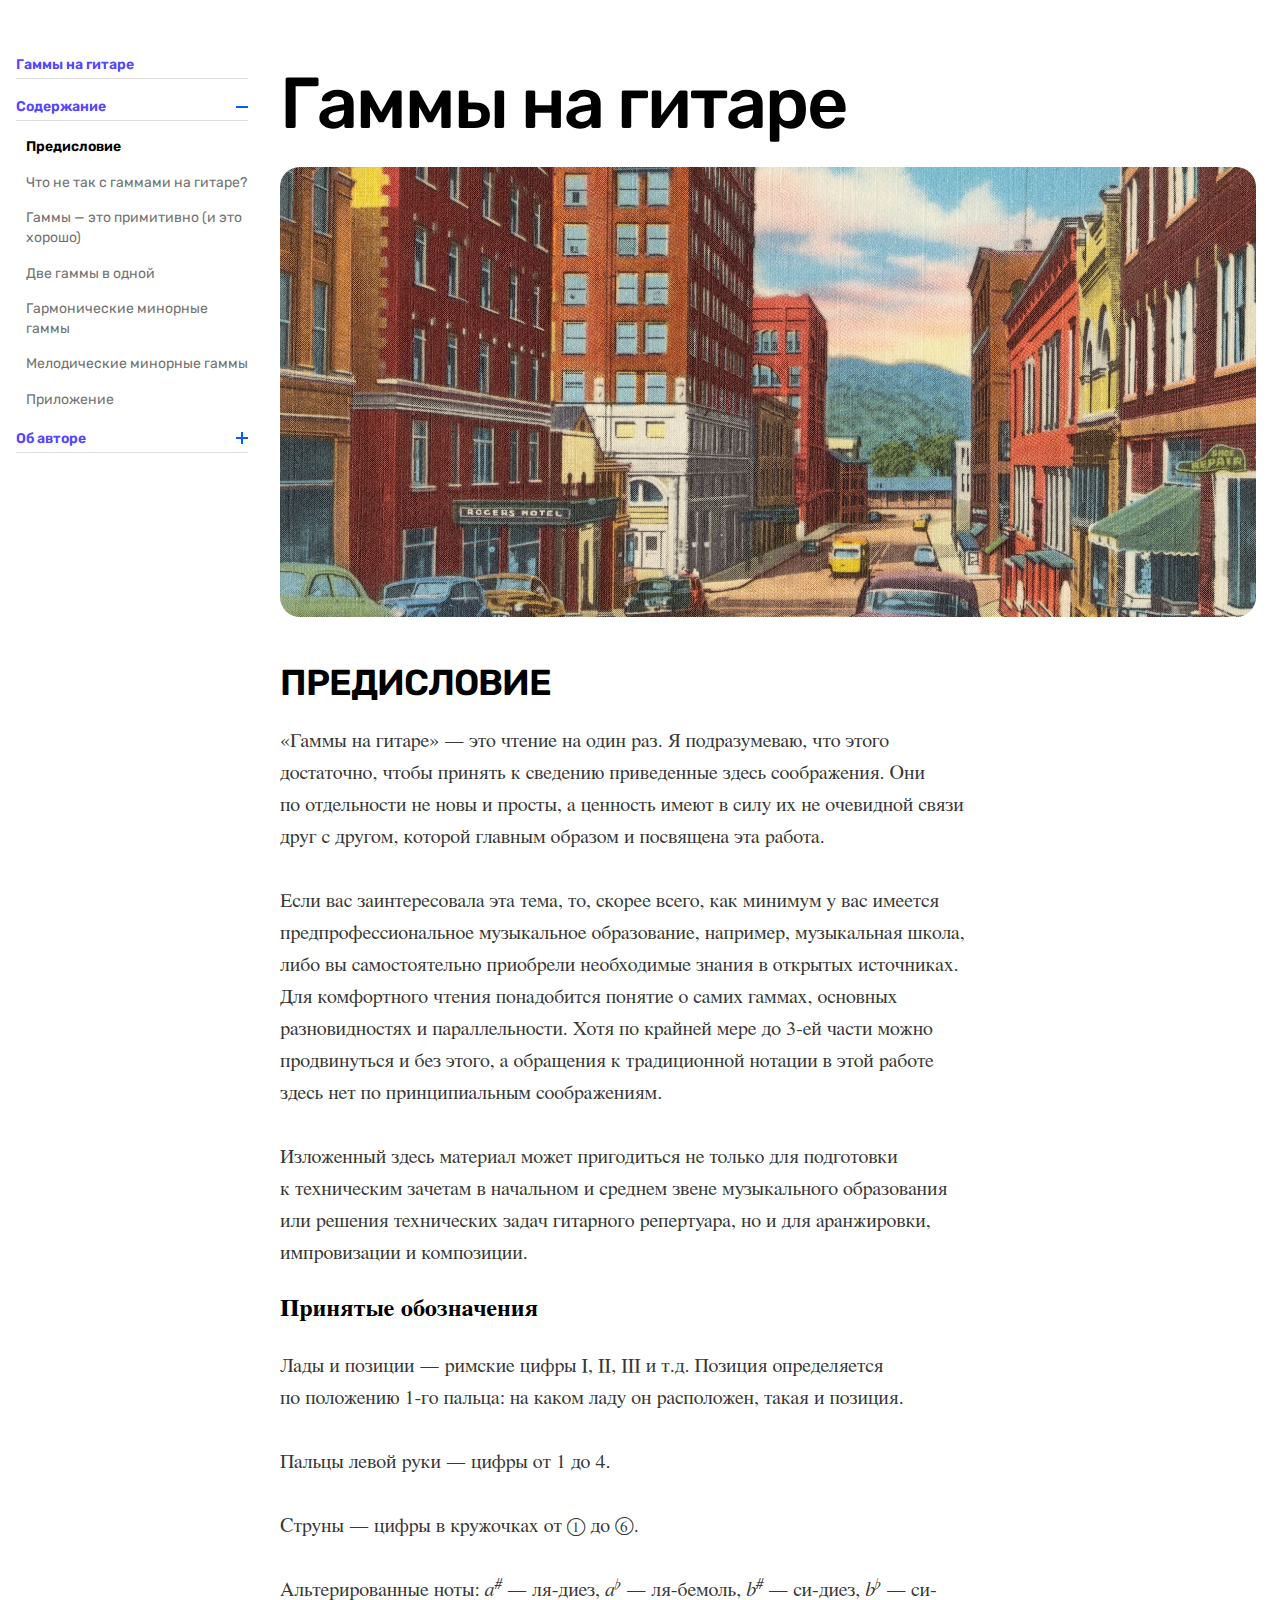
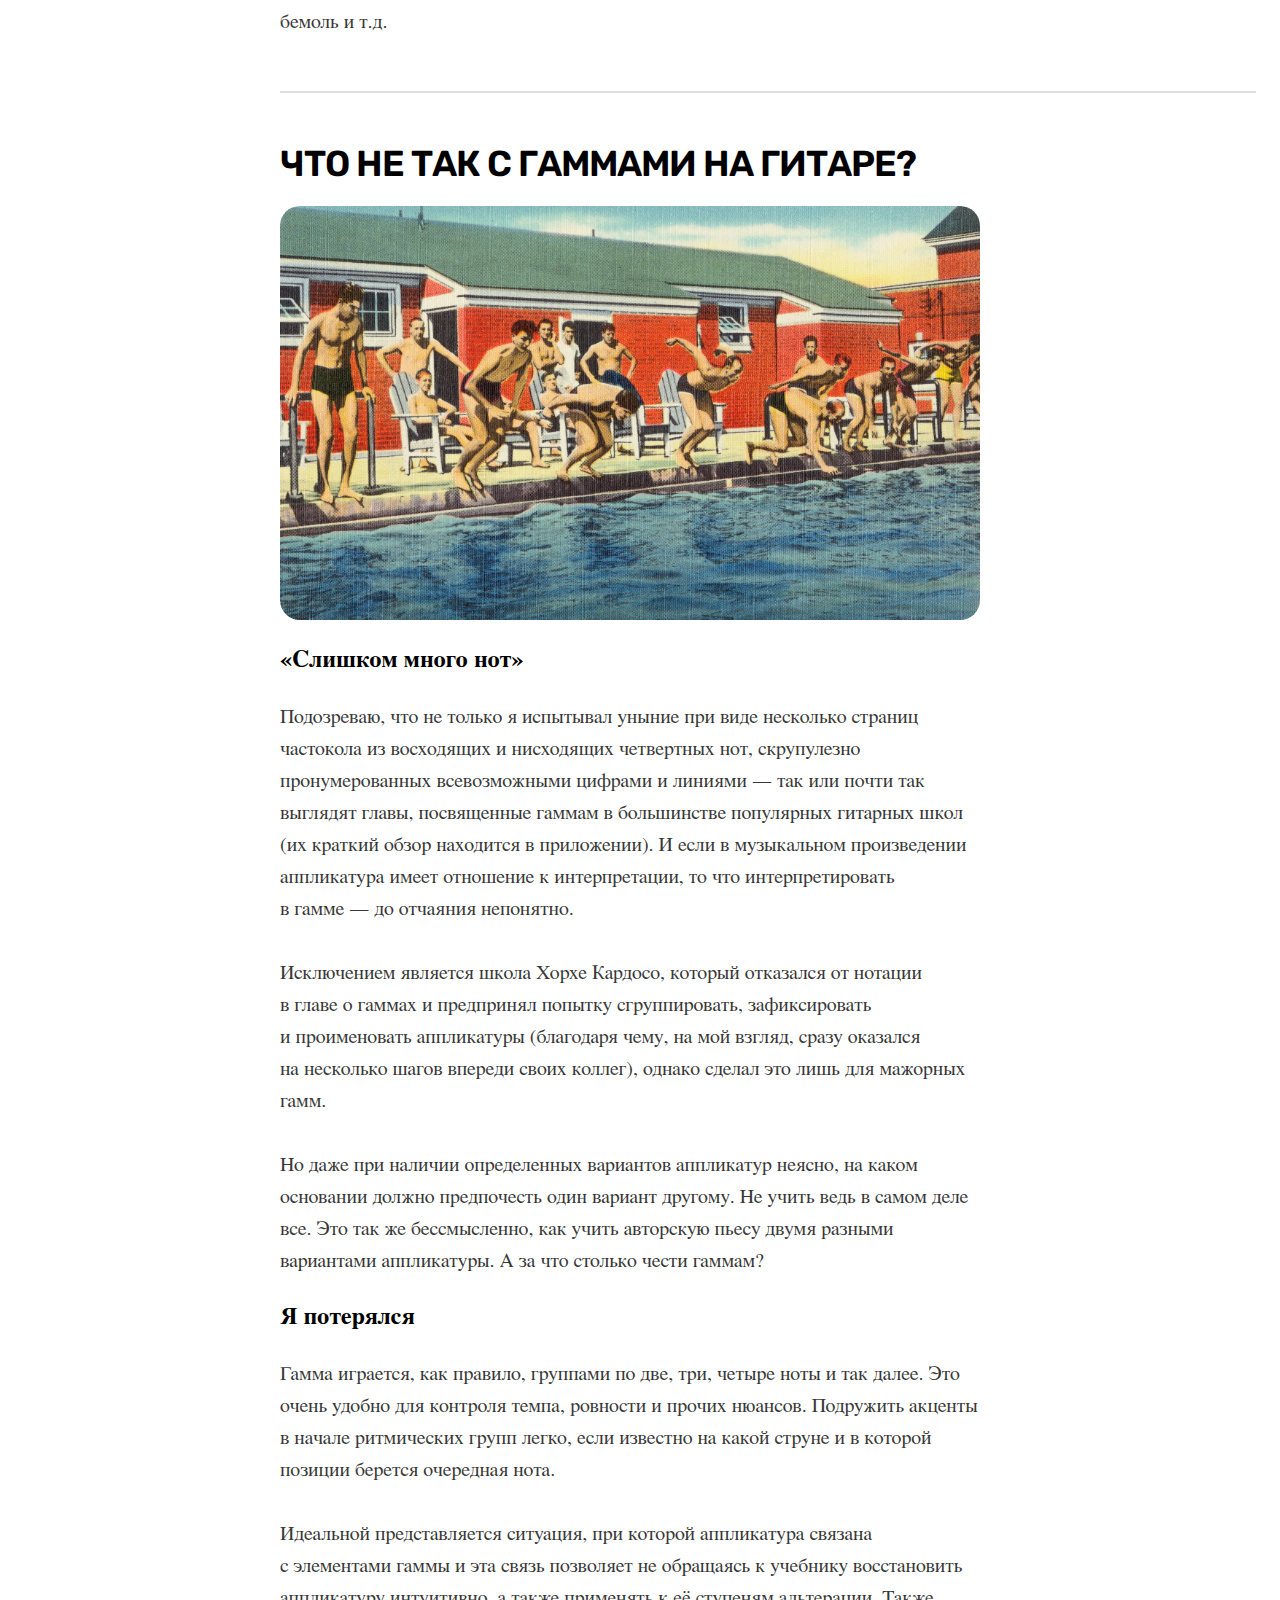
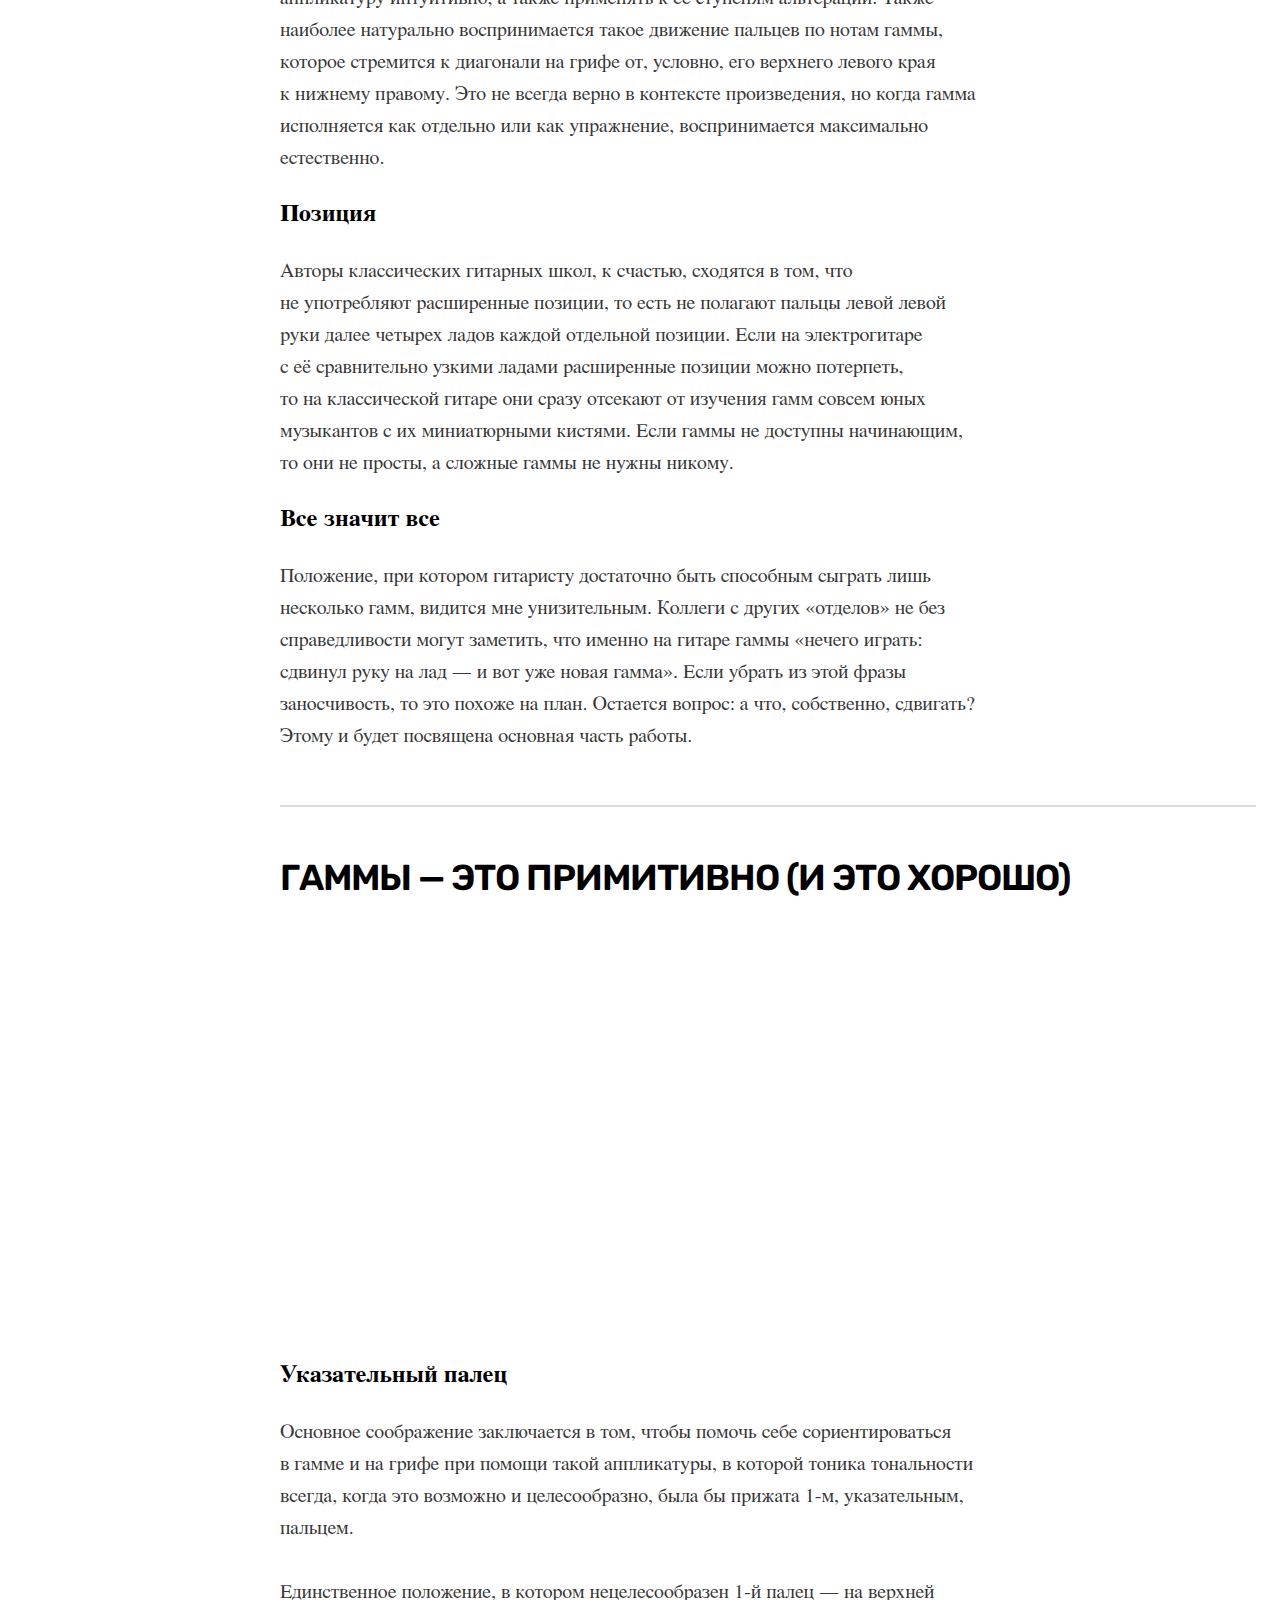
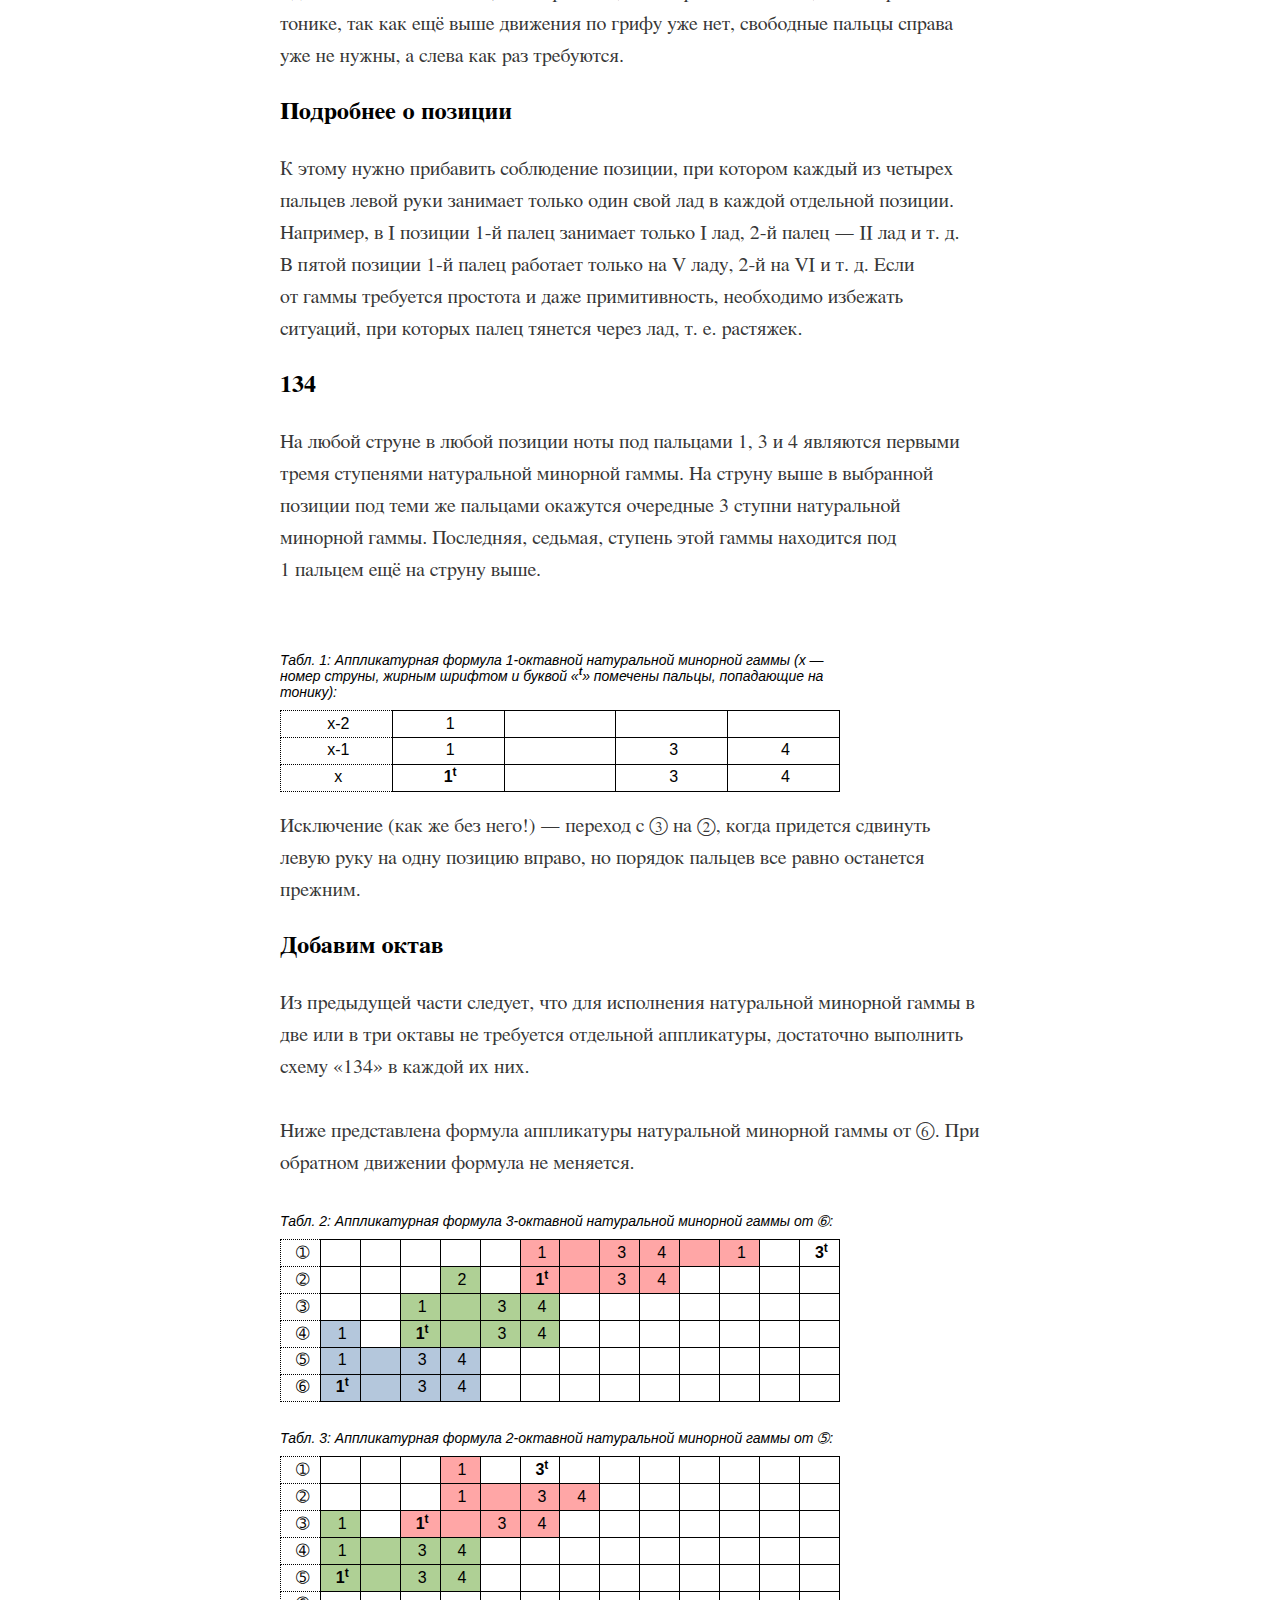
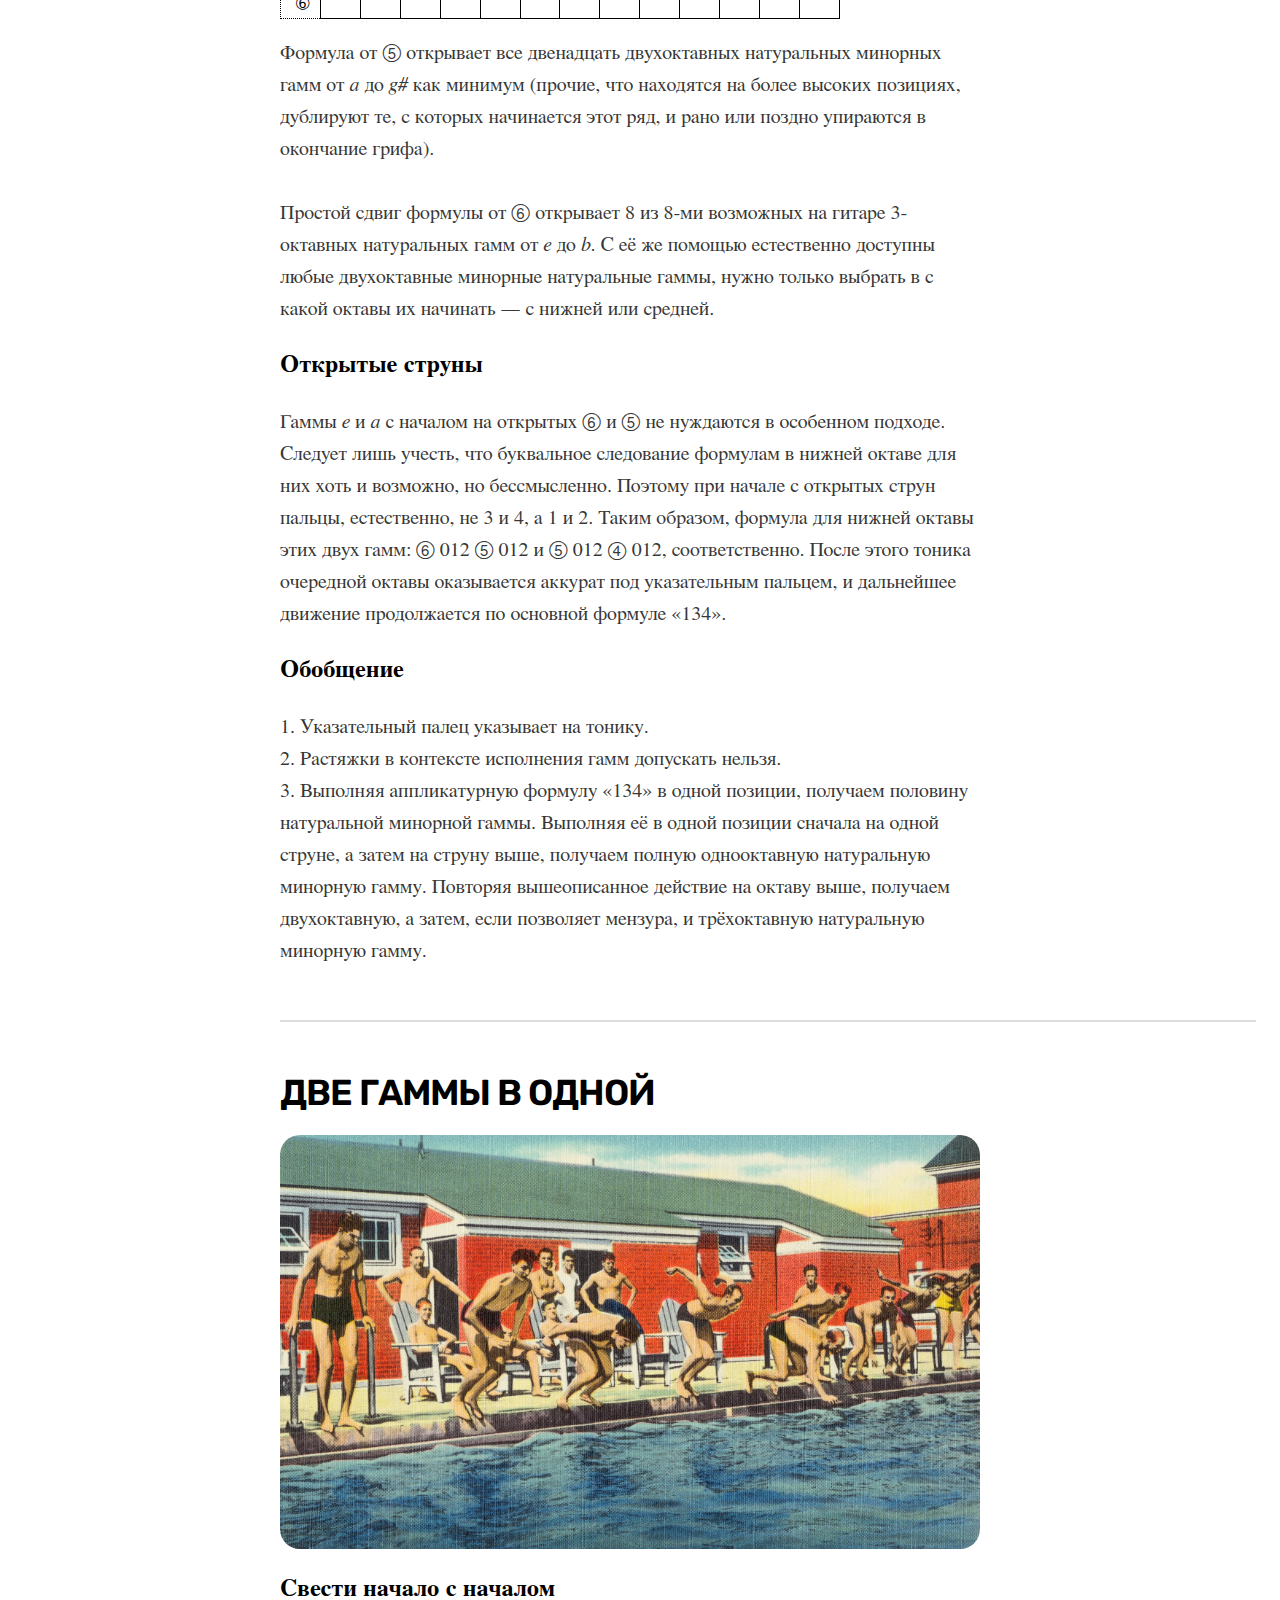
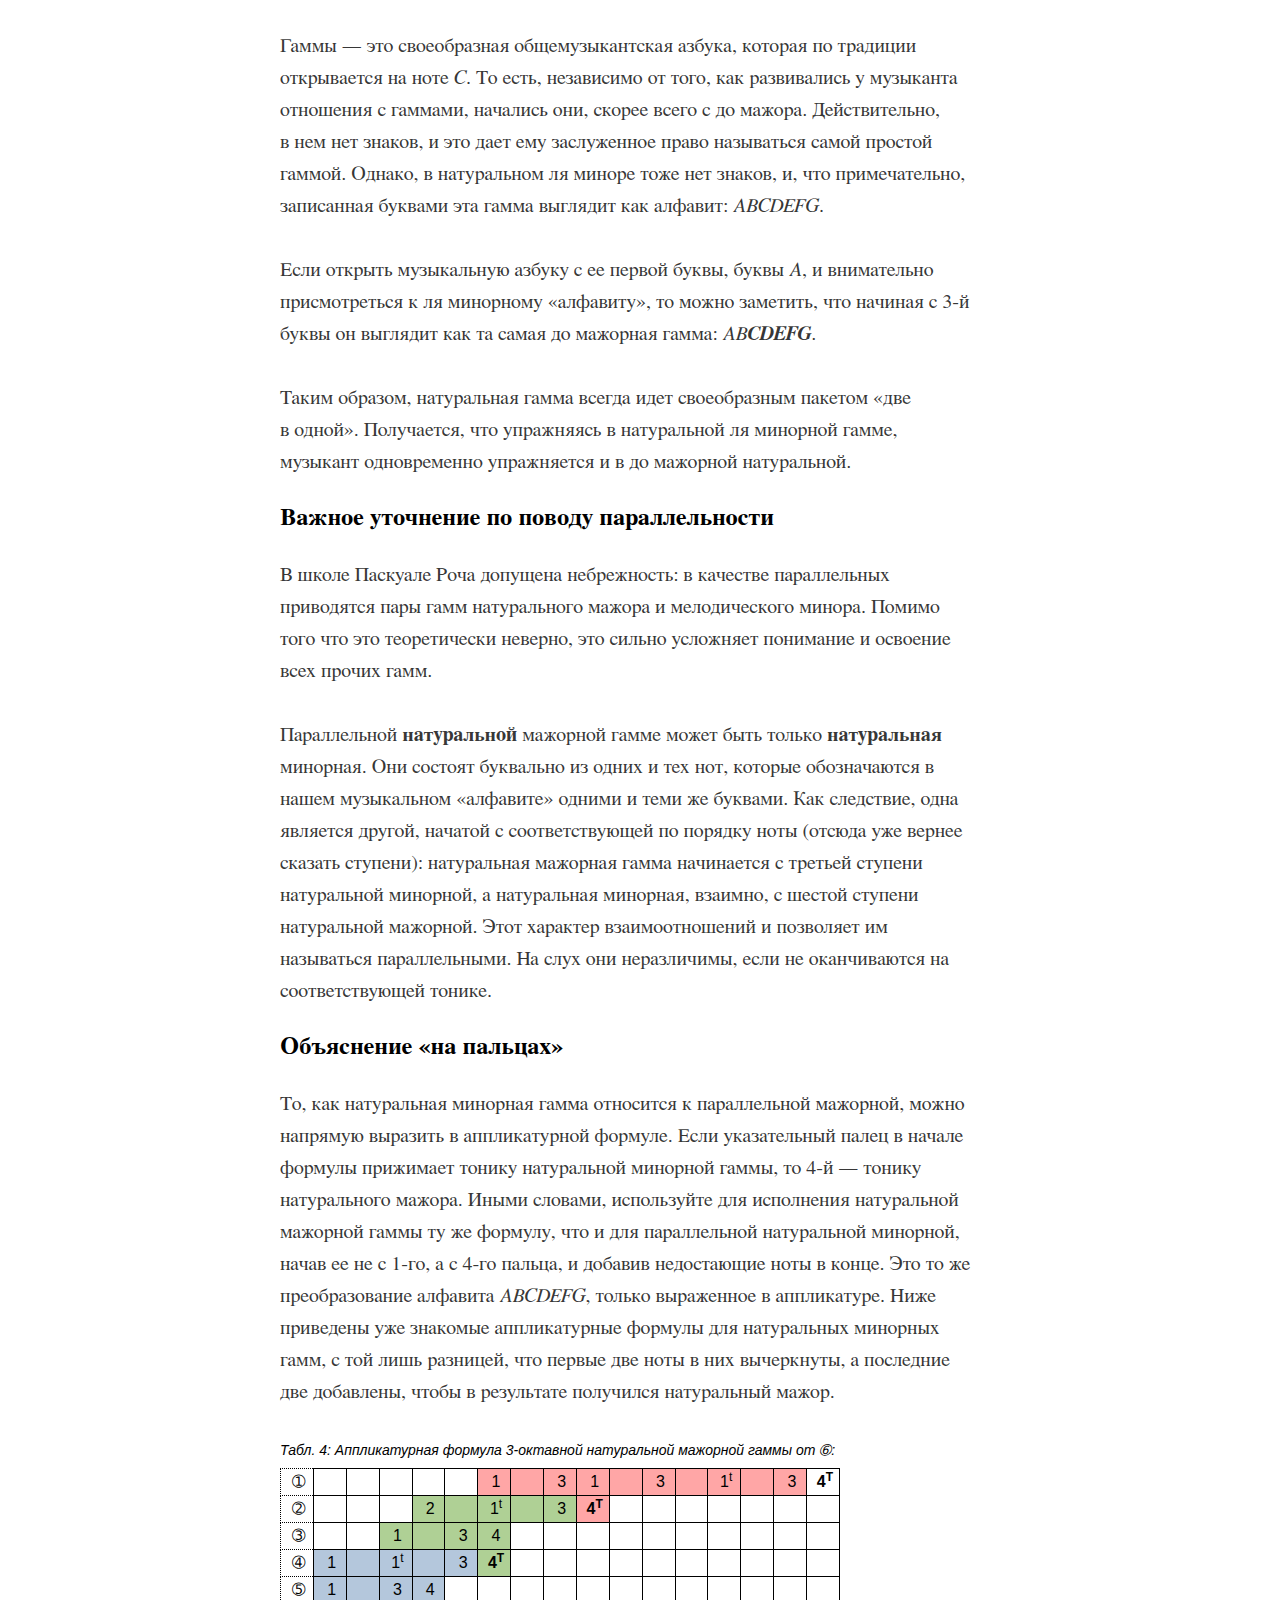
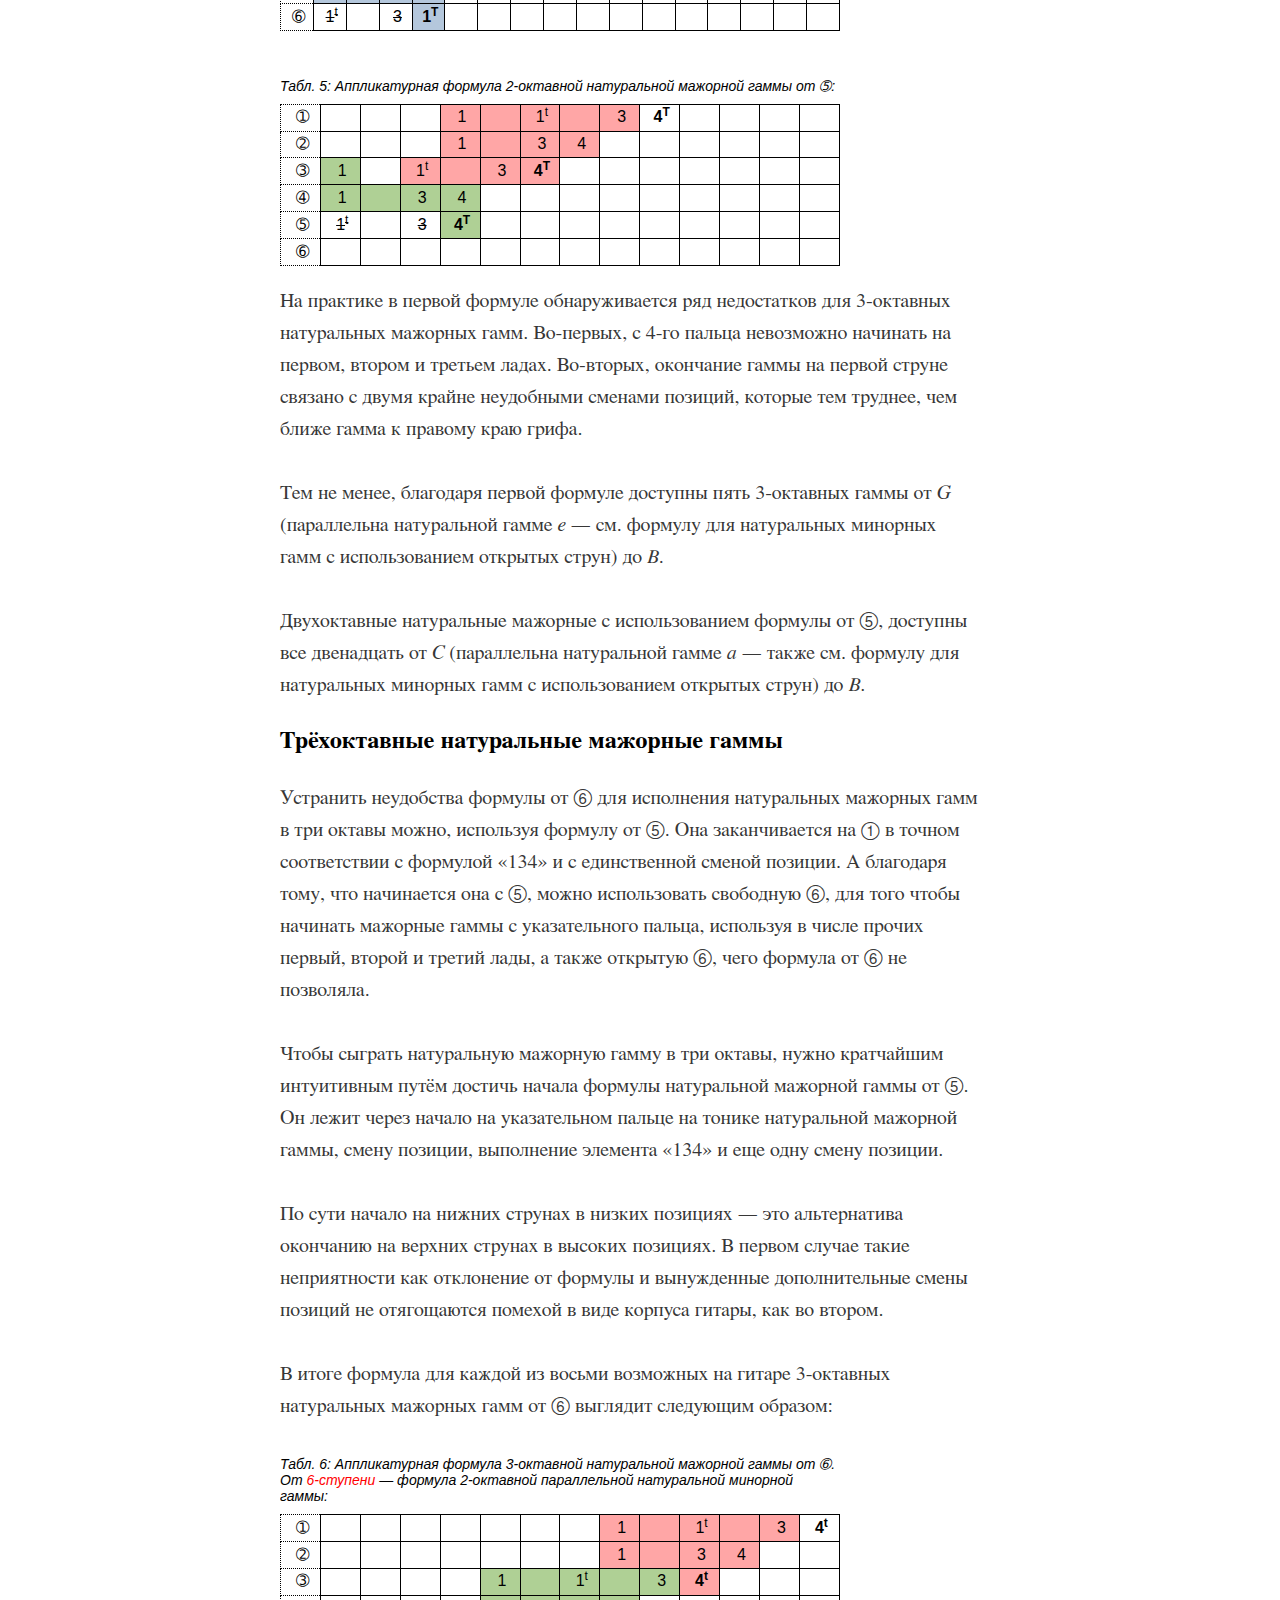
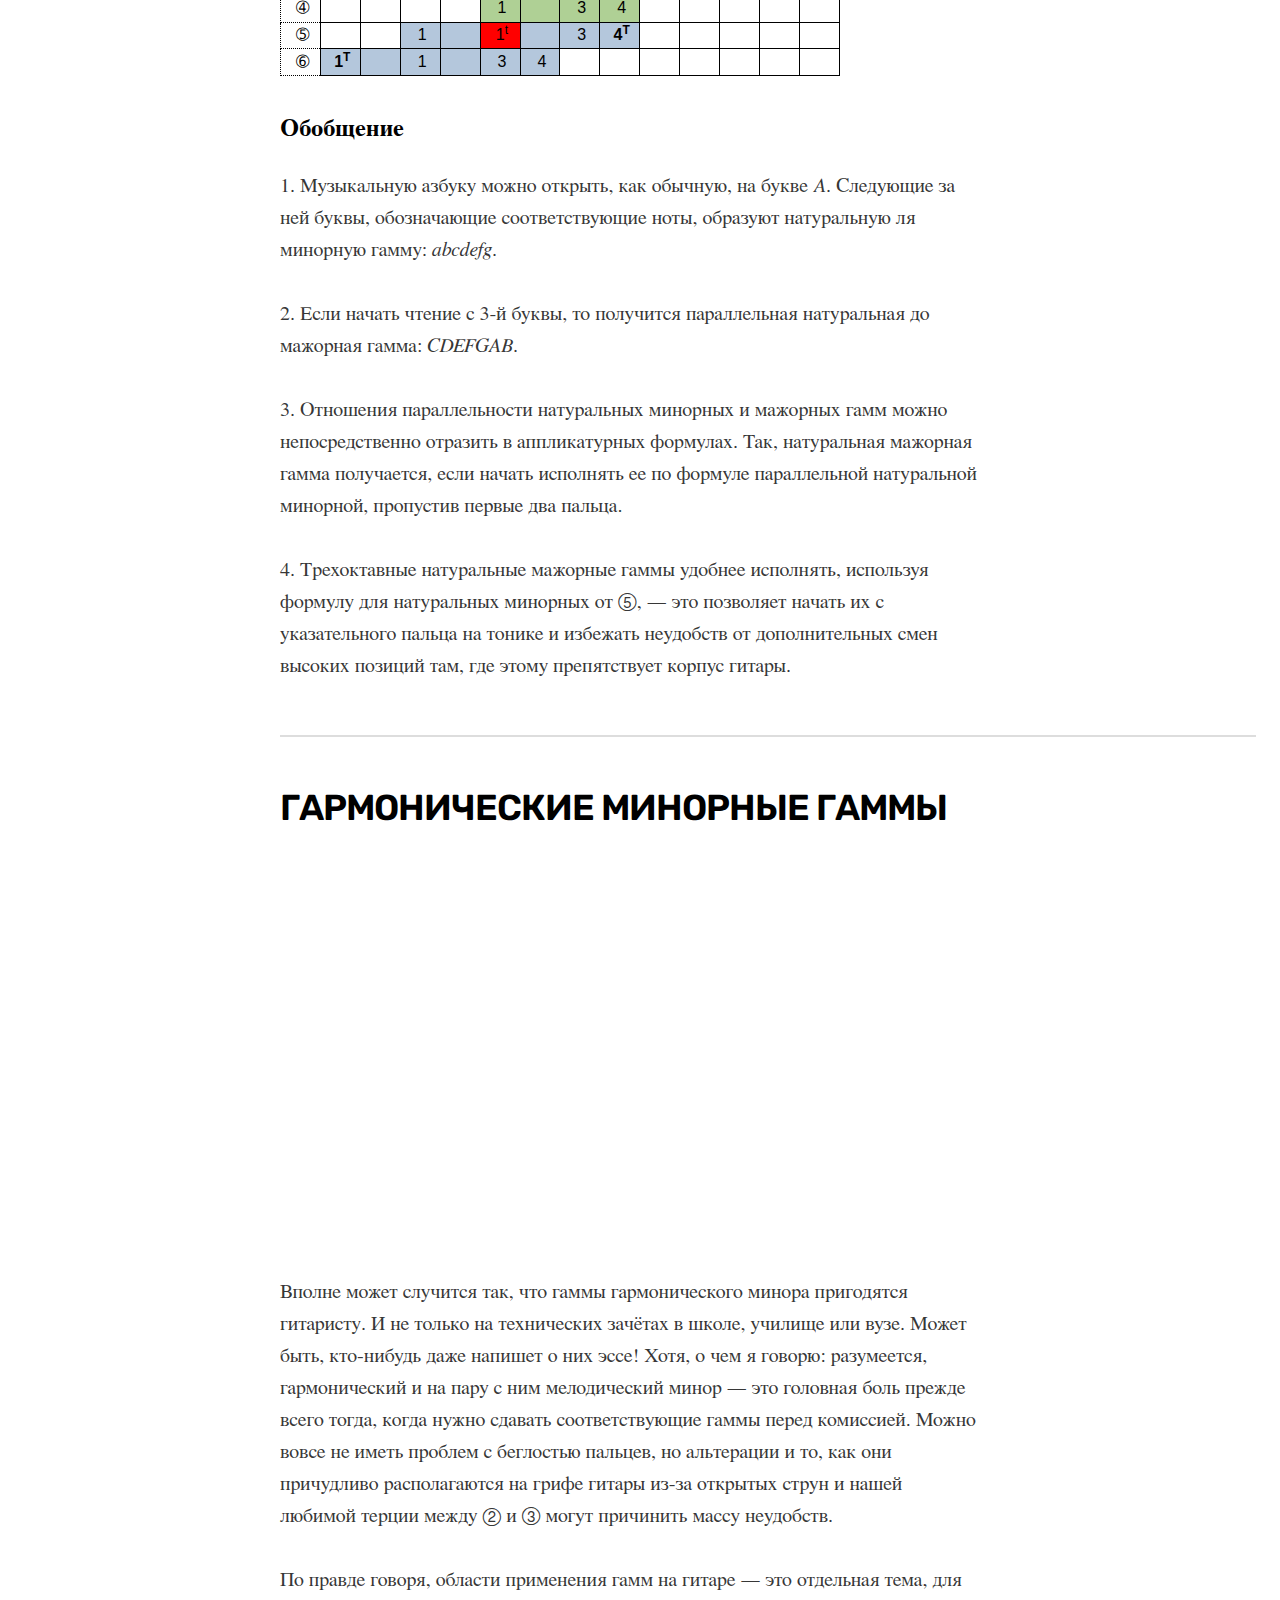
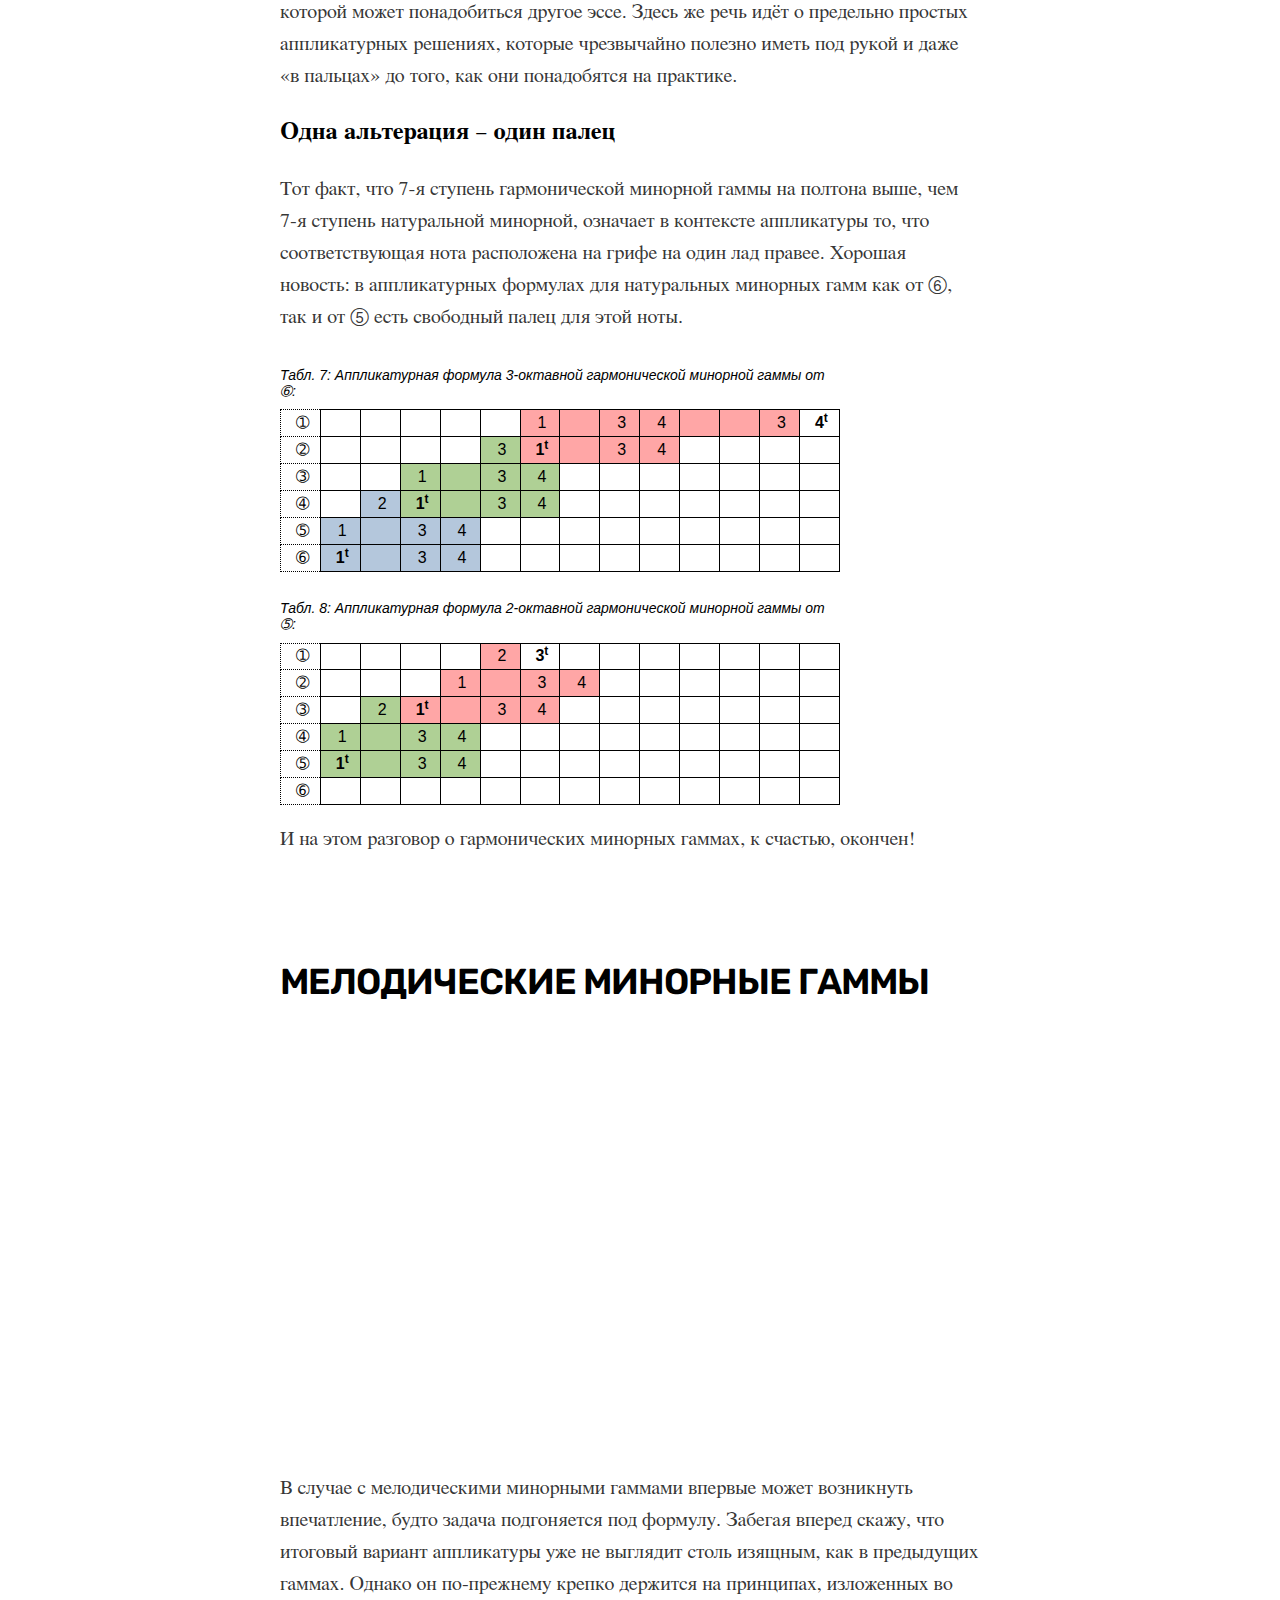
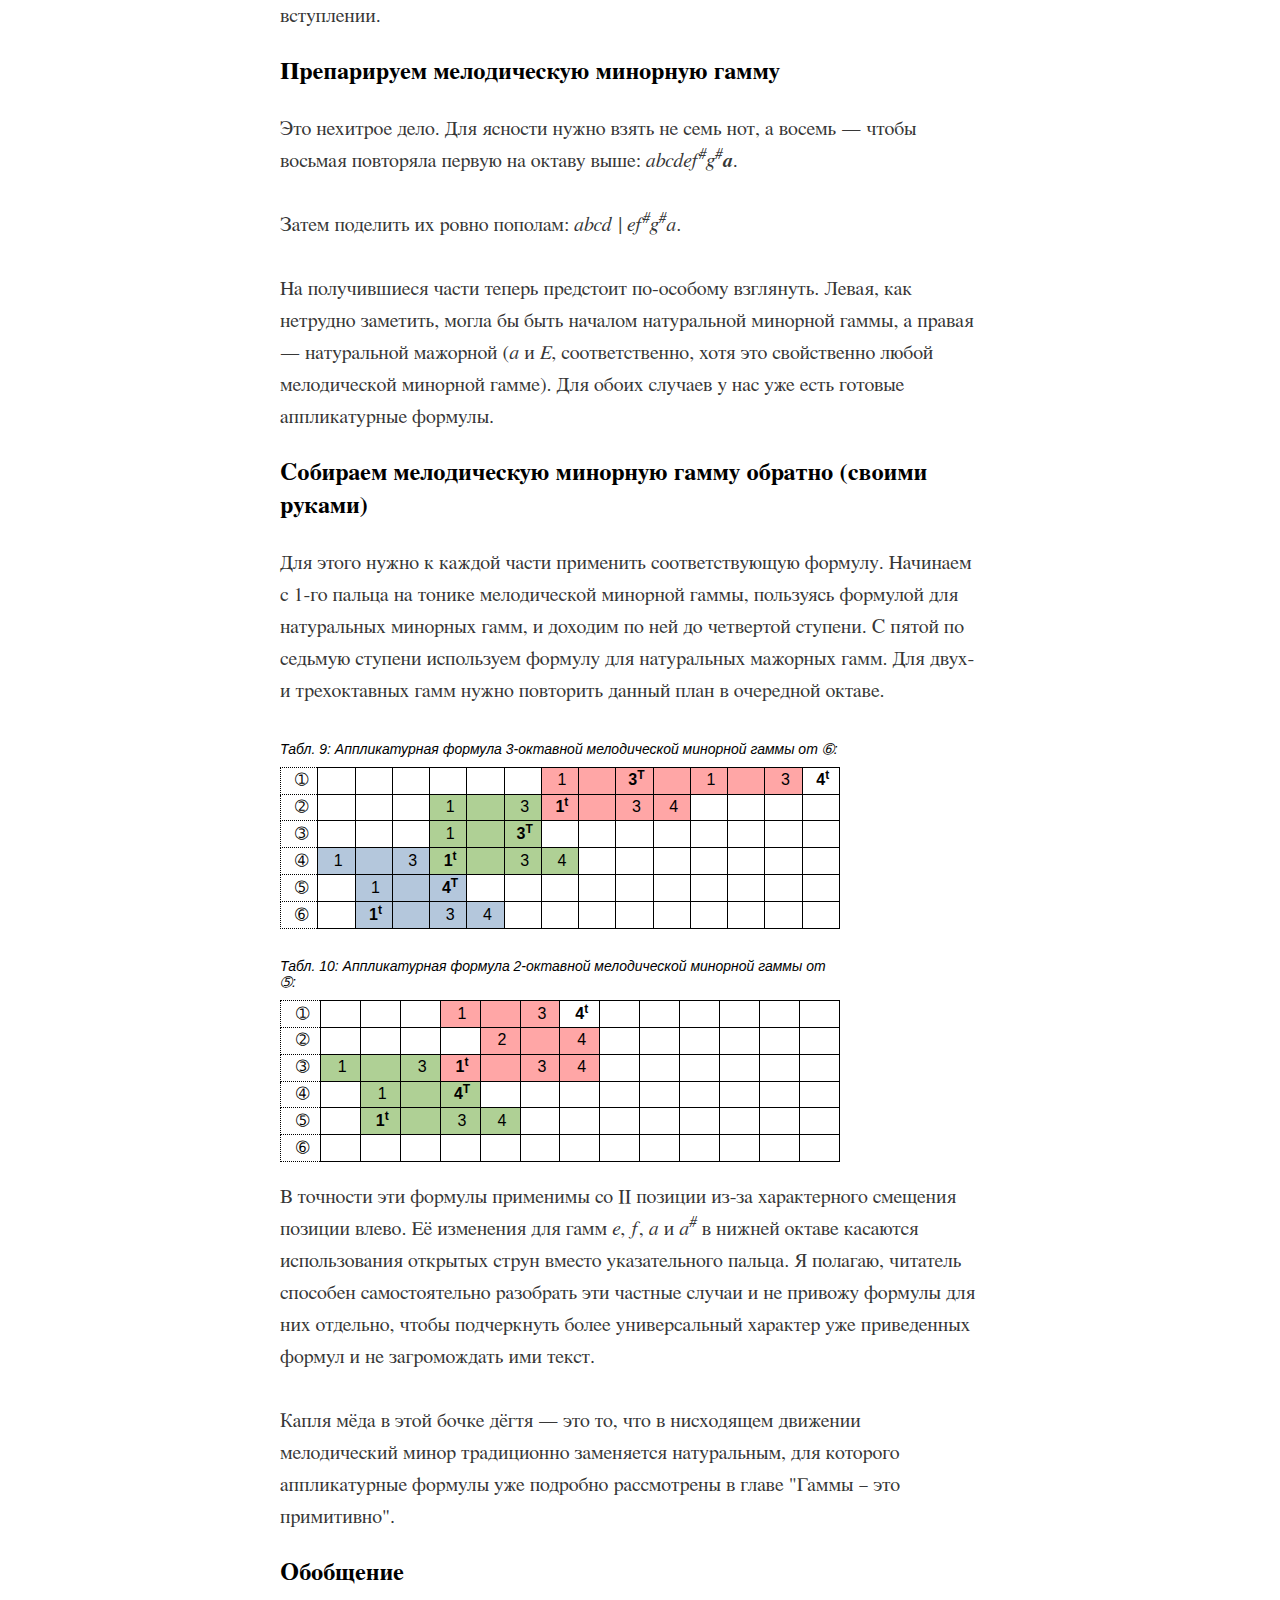
==== commit 93255dba: "Menu item 'Contacts' repaired." ====
--- a/index.html
+++ b/index.html
@@ -11,49 +11,24 @@
             rel="icon"
             href="./images/icons/designer_4.0_win_en.png"
             type="image/png" />
-
+        
         <!-- Yandex.Metrika counter -->
-        <script type="text/javascript">
-            (function (m, e, t, r, i, k, a) {
-                m[i] =
-                    m[i] ||
-                    function () {
-                        (m[i].a = m[i].a || []).push(arguments);
-                    };
-                m[i].l = 1 * new Date();
-                for (var j = 0; j < document.scripts.length; j++) {
-                    if (document.scripts[j].src === r) {
-                        return;
-                    }
-                }
-                (k = e.createElement(t)),
-                    (a = e.getElementsByTagName(t)[0]),
-                    (k.async = 1),
-                    (k.src = r),
-                    a.parentNode.insertBefore(k, a);
-            })(
-                window,
-                document,
-                "script",
-                "https://mc.yandex.ru/metrika/tag.js",
-                "ym"
-            );
-
-            ym(95626081, "init", {
-                clickmap: true,
-                trackLinks: true,
-                accurateTrackBounce: true
-            });
-        </script>
-        <noscript
-            ><div>
-                <img
-                    src="https://mc.yandex.ru/watch/95626081"
-                    style="position: absolute; left: -9999px"
-                    alt="" /></div
-        ></noscript>
-        <!-- /Yandex.Metrika counter -->
-
+<script type="text/javascript" >
+   (function(m,e,t,r,i,k,a){m[i]=m[i]||function(){(m[i].a=m[i].a||[]).push(arguments)};
+   m[i].l=1*new Date();
+   for (var j = 0; j < document.scripts.length; j++) {if (document.scripts[j].src === r) { return; }}
+   k=e.createElement(t),a=e.getElementsByTagName(t)[0],k.async=1,k.src=r,a.parentNode.insertBefore(k,a)})
+   (window, document, "script", "https://mc.yandex.ru/metrika/tag.js", "ym");
+
+   ym(95626081, "init", {
+        clickmap:true,
+        trackLinks:true,
+        accurateTrackBounce:true
+   });
+</script>
+<noscript><div><img src="https://mc.yandex.ru/watch/95626081" style="position:absolute; left:-9999px;" alt="" /></div></noscript>
+<!-- /Yandex.Metrika counter -->
+        
         <script>
             document.createElement("picture");
         </script>
@@ -82,20 +57,18 @@
     </head>
 
     <body>
-        <div class="container big-container-wrapper">
-            <div class="container container-tutorial-content" id="top">
-                <h1 class="hero-heading">Гаммы на гитаре</h1>
-                <div class="container cover-image"></div>
-                <div class="container section-content-guide">
-                    <h2 class="title-section" id="chapter-1">
-                        ПРЕДИСЛОВИЕ<br />
-                    </h2>
-                    <p class="paragraph body-paragraph-tutorial">
-                        &laquo;Гаммы на гитаре&raquo;&nbsp;&mdash; это чтение
-                        на&nbsp;один раз. Я&nbsp;подразумеваю, что этого
-                        достаточно, чтобы принять к&nbsp;сведению приведенные
-                        здесь соображения. Они по&nbsp;отдельности не&nbsp;новы
-                        и&nbsp;просты, а&nbsp;ценность имеют в&nbsp;силу
+ <div class="container big-container-wrapper">
+    <div class="container container-tutorial-content" id="top">
+      <h1 class="hero-heading">Гаммы на гитаре</h1>
+      <div class="container cover-image"></div>
+      <div class="container section-content-guide">
+        <h2 class="title-section" id="chapter-1">ПРЕДИСЛОВИЕ<br></h2>
+                    <p class="paragraph body-paragraph-tutorial">
+                        &laquo;Гаммы на гитаре&raquo;&nbsp;&mdash; это чтение на&nbsp;один раз.
+                        Я&nbsp;подразумеваю, что этого достаточно, чтобы принять
+                        к&nbsp;сведению приведенные здесь соображения. Они
+                        по&nbsp;отдельности не&nbsp;новы и&nbsp;просты,
+                        а&nbsp;ценность имеют в&nbsp;силу
                         их&nbsp;не&nbsp;очевидной связи друг с&nbsp;другом,
                         которой главным образом и&nbsp;посвящена эта работа.<br /><br />Если
                         вас заинтересовала эта тема, то, скорее всего, как
@@ -246,157 +219,152 @@
                     </div>
                     <h3 class="subtitle-section">Указательный палец</h3>
                     <p class="paragraph body-paragraph-tutorial">
-                        Основное соображение заключается в&nbsp;том, чтобы
-                        помочь себе сориентироваться в&nbsp;гамме
-                        и&nbsp;на&nbsp;грифе при помощи такой аппликатуры,
-                        в&nbsp;которой тоника тональности всегда, когда это
-                        возможно и&nbsp;целесообразно, была&nbsp;бы прижата 1-м,
-                        указательным, пальцем. <br /><br />Единственное
-                        положение, в&nbsp;котором нецелесообразен 1-й
-                        палец&nbsp;&mdash; на верхней тонике, так как ещё выше
-                        движения по&nbsp;грифу уже нет, свободные пальцы справа
-                        уже не&nbsp;нужны, а&nbsp;слева как раз требуются.<br />
-                    </p>
-                    <h3 class="subtitle-section">Подробнее о&nbsp;позиции</h3>
-                    <p class="paragraph body-paragraph-tutorial">
-                        К&nbsp;этому нужно прибавить соблюдение позиции, при
-                        котором каждый из&nbsp;четырех пальцев левой руки
-                        занимает только один свой лад в&nbsp;каждой отдельной
-                        позиции. Например, в&nbsp;I позиции 1-й палец занимает
-                        только I&nbsp;лад, 2-й палец&nbsp;&mdash; II лад
-                        и&nbsp;т.&nbsp;д. В&nbsp;пятой позиции 1-й палец
-                        работает только на V&nbsp;ладу, 2-й на&nbsp;VI
-                        и&nbsp;т.&nbsp;д. Если от&nbsp;гаммы требуется простота
-                        и&nbsp;даже примитивность, необходимо избежать ситуаций,
-                        при которых палец тянется через лад, т.&nbsp;е.
-                        растяжек.<br />
-                    </p>
-                    <h3 class="subtitle-section">134</h3>
-                    <p class="paragraph body-paragraph-tutorial">
-                        На&nbsp;любой струне в&nbsp;любой позиции ноты под
-                        пальцами 1, 3&nbsp;и 4&nbsp;являются первыми тремя
-                        ступенями натуральной минорной гаммы. На&nbsp;струну
-                        выше в&nbsp;выбранной позиции под теми&nbsp;же пальцами
-                        окажутся очередные 3&nbsp;ступни натуральной минорной
-                        гаммы. Последняя, седьмая, ступень этой гаммы находится
-                        под 1&nbsp;пальцем ещё на&nbsp;струну выше.<br /><br />
-                    </p>
+Основное соображение заключается в&nbsp;том, чтобы помочь
+себе сориентироваться в&nbsp;гамме и&nbsp;на&nbsp;грифе при помощи
+такой аппликатуры, в&nbsp;которой тоника тональности всегда,
+когда это возможно и&nbsp;целесообразно, была&nbsp;бы прижата 1-м,
+указательным, пальцем. <br /><br />Единственное
+положение, в&nbsp;котором нецелесообразен 1-й палец&nbsp;&mdash; на
+верхней тонике, так как ещё выше движения по&nbsp;грифу уже
+нет, свободные пальцы справа уже не&nbsp;нужны, а&nbsp;слева как
+раз требуются.<br />
+</p>
+<h3 class="subtitle-section">Подробнее о&nbsp;позиции</h3>
+<p class="paragraph body-paragraph-tutorial">
+К&nbsp;этому нужно прибавить соблюдение позиции, при котором
+каждый из&nbsp;четырех пальцев левой руки занимает только
+один свой лад в&nbsp;каждой отдельной позиции. Например, в&nbsp;I
+позиции 1-й палец занимает только I&nbsp;лад, 2-й палец&nbsp;&mdash; II
+лад и&nbsp;т.&nbsp;д. В&nbsp;пятой позиции 1-й палец работает только на
+V&nbsp;ладу, 2-й на&nbsp;VI и&nbsp;т.&nbsp;д. Если от&nbsp;гаммы требуется
+простота и&nbsp;даже примитивность, необходимо избежать
+ситуаций, при которых палец тянется через лад, т.&nbsp;е.
+растяжек.<br />
+</p>
+<h3 class="subtitle-section">134</h3>
+<p class="paragraph body-paragraph-tutorial">
+На&nbsp;любой струне в&nbsp;любой позиции ноты под пальцами 1, 3&nbsp;и
+4&nbsp;являются первыми тремя ступенями натуральной минорной
+гаммы. На&nbsp;струну выше в&nbsp;выбранной позиции под теми&nbsp;же
+пальцами окажутся очередные 3&nbsp;ступни натуральной
+минорной гаммы. Последняя, седьмая, ступень этой гаммы
+находится под 1&nbsp;пальцем ещё на&nbsp;струну выше.<br /><br />
+</p>
                     <!-- Таблица 1. Формула 134 -->
                     <div class="table-scrolldiv">
-                        <table class="fretboard-table">
-                            <caption>
-                                Табл. 1: Аппликатурная формула 1-октавной
-                                натуральной минорной гаммы (x — номер струны,
-                                жирным шрифтом и буквой «<sup><b>t</b></sup
-                                >» помечены пальцы, попадающие на тонику):
-                            </caption>
-                            <tr hidden="hidden" valign="top">
-                                <td></td>
-                                <td></td>
-                                <td></td>
-                                <td></td>
-                                <td></td>
-                                <td></td>
-                                <td></td>
-                                <td></td>
-                                <td></td>
-                                <td></td>
-                                <td></td>
-                                <td></td>
-                                <td></td>
-                                <td></td>
-                            </tr>
-
-                            <tr hidden="hidden" valign="top">
-                                <td>➁</td>
-                                <td></td>
-                                <td></td>
-                                <td></td>
-                                <td bgcolor="#afd095">2</td>
-                                <td></td>
-                                <td bgcolor="#ffa6a6">
-                                    <b>1<sup>t</sup></b>
-                                </td>
-                                <td bgcolor="#ffa6a6"></td>
-                                <td bgcolor="#ffa6a6">3</td>
-                                <td bgcolor="#ffa6a6">4</td>
-                                <td></td>
-                                <td></td>
-                                <td></td>
-                                <td></td>
-                            </tr>
-
-                            <tr hidden="hidden" valign="top">
-                                <td>x-2</td>
-                                <td></td>
-                                <td></td>
-                                <td bgcolor="#afd095">1</td>
-                                <td bgcolor="#afd095"></td>
-                                <td bgcolor="#afd095">3</td>
-                                <td bgcolor="#afd095">4</td>
-                                <td></td>
-                                <td></td>
-                                <td></td>
-                                <td></td>
-                                <td></td>
-                                <td></td>
-                                <td></td>
-                            </tr>
-
-                            <tr valign="top">
-                                <td>x-2</td>
-                                <td>1</td>
-                                <td></td>
-                                <td></td>
-                                <td border="none"></td>
-                                <td hidden="hidden"></td>
-                                <td hidden="hidden"></td>
-                                <td hidden="hidden"></td>
-                                <td hidden="hidden"></td>
-                                <td hidden="hidden"></td>
-                                <td hidden="hidden"></td>
-                                <td hidden="hidden"></td>
-                                <td hidden="hidden"></td>
-                                <td hidden="hidden"></td>
-                            </tr>
-
-                            <tr valign="top">
-                                <td>x-1</td>
-                                <td>1</td>
-                                <td></td>
-                                <td>3</td>
-                                <td>4</td>
-                                <td hidden="hidden"></td>
-                                <td hidden="hidden"></td>
-                                <td hidden="hidden"></td>
-                                <td hidden="hidden"></td>
-                                <td hidden="hidden"></td>
-                                <td hidden="hidden"></td>
-                                <td hidden="hidden"></td>
-                                <td hidden="hidden"></td>
-                                <td hidden="hidden"></td>
-                            </tr>
-
-                            <tr valign="top">
-                                <td>x</td>
-                                <td>
-                                    <b>1<sup>t</sup></b>
-                                </td>
-                                <td></td>
-                                <td>3</td>
-                                <td>4</td>
-                                <td hidden="hidden"></td>
-                                <td hidden="hidden"></td>
-                                <td hidden="hidden"></td>
-                                <td hidden="hidden"></td>
-                                <td hidden="hidden"></td>
-                                <td hidden="hidden"></td>
-                                <td hidden="hidden"></td>
-                                <td hidden="hidden"></td>
-                                <td hidden="hidden"></td>
-                            </tr>
-                        </table>
-                    </div>
+                    <table class="fretboard-table">
+                        <caption>
+                            Табл. 1: Аппликатурная формула 1-октавной
+                            натуральной минорной гаммы (x — номер струны, жирным
+                            шрифтом и буквой «<sup><b>t</b></sup
+                            >» помечены пальцы, попадающие на тонику):
+                        </caption>
+                        <tr hidden="hidden" valign="top">
+                            <td></td>
+                            <td></td>
+                            <td></td>
+                            <td></td>
+                            <td></td>
+                            <td></td>
+                            <td></td>
+                            <td></td>
+                            <td></td>
+                            <td></td>
+                            <td></td>
+                            <td></td>
+                            <td></td>
+                            <td></td>
+                        </tr>
+
+                        <tr hidden="hidden" valign="top">
+                            <td>➁</td>
+                            <td></td>
+                            <td></td>
+                            <td></td>
+                            <td bgcolor="#afd095">2</td>
+                            <td></td>
+                            <td bgcolor="#ffa6a6">
+                                <b>1<sup>t</sup></b>
+                            </td>
+                            <td bgcolor="#ffa6a6"></td>
+                            <td bgcolor="#ffa6a6">3</td>
+                            <td bgcolor="#ffa6a6">4</td>
+                            <td></td>
+                            <td></td>
+                            <td></td>
+                            <td></td>
+                        </tr>
+
+                        <tr hidden="hidden" valign="top">
+                            <td>x-2</td>
+                            <td></td>
+                            <td></td>
+                            <td bgcolor="#afd095">1</td>
+                            <td bgcolor="#afd095"></td>
+                            <td bgcolor="#afd095">3</td>
+                            <td bgcolor="#afd095">4</td>
+                            <td></td>
+                            <td></td>
+                            <td></td>
+                            <td></td>
+                            <td></td>
+                            <td></td>
+                            <td></td>
+                        </tr>
+
+                        <tr valign="top">
+                            <td>x-2</td>
+                            <td>1</td>
+                            <td></td>
+                            <td></td>
+                            <td border="none"></td>
+                            <td hidden="hidden"></td>
+                            <td hidden="hidden"></td>
+                            <td hidden="hidden"></td>
+                            <td hidden="hidden"></td>
+                            <td hidden="hidden"></td>
+                            <td hidden="hidden"></td>
+                            <td hidden="hidden"></td>
+                            <td hidden="hidden"></td>
+                            <td hidden="hidden"></td>
+                        </tr>
+
+                        <tr valign="top">
+                            <td>x-1</td>
+                            <td>1</td>
+                            <td></td>
+                            <td>3</td>
+                            <td>4</td>
+                            <td hidden="hidden"></td>
+                            <td hidden="hidden"></td>
+                            <td hidden="hidden"></td>
+                            <td hidden="hidden"></td>
+                            <td hidden="hidden"></td>
+                            <td hidden="hidden"></td>
+                            <td hidden="hidden"></td>
+                            <td hidden="hidden"></td>
+                            <td hidden="hidden"></td>
+                        </tr>
+
+                        <tr valign="top">
+                            <td>x</td>
+                            <td>
+                                <b>1<sup>t</sup></b>
+                            </td>
+                            <td></td>
+                            <td>3</td>
+                            <td>4</td>
+                            <td hidden="hidden"></td>
+                            <td hidden="hidden"></td>
+                            <td hidden="hidden"></td>
+                            <td hidden="hidden"></td>
+                            <td hidden="hidden"></td>
+                            <td hidden="hidden"></td>
+                            <td hidden="hidden"></td>
+                            <td hidden="hidden"></td>
+                            <td hidden="hidden"></td>
+                        </tr>
+                        </table></div>
                     <br />
 
                     <p class="paragraph body-paragraph-tutorial">
@@ -417,240 +385,238 @@
 
                     <!-- Таблица 2. 3-октавный натуральный минор  -->
                     <div class="table-scrolldiv">
-                        <table class="fretboard-table">
-                            <caption>
-                                Табл. 2: Аппликатурная формула 3-октавной
-                                натуральной минорной гаммы от ➅:
-                            </caption>
-                            <tr valign="top">
-                                <td>➀</td>
-                                <td></td>
-                                <td></td>
-                                <td></td>
-                                <td></td>
-                                <td></td>
-                                <td bgcolor="#ffa6a6">1</td>
-                                <td bgcolor="#ffa6a6"></td>
-                                <td bgcolor="#ffa6a6">3</td>
-                                <td bgcolor="#ffa6a6">4</td>
-                                <td bgcolor="#ffa6a6"></td>
-                                <td bgcolor="#ffa6a6">1</td>
-                                <td></td>
-                                <td>
-                                    <b>3<sup>t</sup></b>
-                                </td>
-                            </tr>
-
-                            <tr valign="top">
-                                <td>➁</td>
-                                <td></td>
-                                <td></td>
-                                <td></td>
-                                <td bgcolor="#afd095">2</td>
-                                <td></td>
-                                <td bgcolor="#ffa6a6">
-                                    <b>1<sup>t</sup></b>
-                                </td>
-                                <td bgcolor="#ffa6a6"></td>
-                                <td bgcolor="#ffa6a6">3</td>
-                                <td bgcolor="#ffa6a6">4</td>
-                                <td></td>
-                                <td></td>
-                                <td></td>
-                                <td></td>
-                            </tr>
-
-                            <tr valign="top">
-                                <td>➂</td>
-                                <td></td>
-                                <td></td>
-                                <td bgcolor="#afd095">1</td>
-                                <td bgcolor="#afd095"></td>
-                                <td bgcolor="#afd095">3</td>
-                                <td bgcolor="#afd095">4</td>
-                                <td></td>
-                                <td></td>
-                                <td></td>
-                                <td></td>
-                                <td></td>
-                                <td></td>
-                                <td></td>
-                            </tr>
-
-                            <tr valign="top">
-                                <td>➃</td>
-                                <td bgcolor="#b4c7dc">1</td>
-                                <td></td>
-                                <td bgcolor="#afd095">
-                                    <b>1<sup>t</sup></b>
-                                </td>
-                                <td bgcolor="#afd095"></td>
-                                <td bgcolor="#afd095">3</td>
-                                <td bgcolor="#afd095">4</td>
-                                <td></td>
-                                <td></td>
-                                <td></td>
-                                <td></td>
-                                <td></td>
-                                <td></td>
-                                <td></td>
-                            </tr>
-
-                            <tr valign="top">
-                                <td>➄</td>
-                                <td bgcolor="#b4c7dc">1</td>
-                                <td bgcolor="#b4c7dc"></td>
-                                <td bgcolor="#b4c7dc">3</td>
-                                <td bgcolor="#b4c7dc">4</td>
-                                <td></td>
-                                <td></td>
-                                <td></td>
-                                <td></td>
-                                <td></td>
-                                <td></td>
-                                <td></td>
-                                <td></td>
-                                <td></td>
-                            </tr>
-
-                            <tr valign="top">
-                                <td>➅</td>
-                                <td bgcolor="#b4c7dc">
-                                    <b>1<sup>t</sup></b>
-                                </td>
-                                <td bgcolor="#b4c7dc"></td>
-                                <td bgcolor="#b4c7dc">3</td>
-                                <td bgcolor="#b4c7dc">4</td>
-                                <td></td>
-                                <td></td>
-                                <td></td>
-                                <td></td>
-                                <td></td>
-                                <td></td>
-                                <td></td>
-                                <td></td>
-                                <td></td>
-                            </tr>
-                        </table>
-                    </div>
+                    <table class="fretboard-table">
+                        <caption>
+                            Табл. 2: Аппликатурная формула 3-октавной
+                            натуральной минорной гаммы от ➅:
+                        </caption>
+                        <tr valign="top">
+                            <td>➀</td>
+                            <td></td>
+                            <td></td>
+                            <td></td>
+                            <td></td>
+                            <td></td>
+                            <td bgcolor="#ffa6a6">1</td>
+                            <td bgcolor="#ffa6a6"></td>
+                            <td bgcolor="#ffa6a6">3</td>
+                            <td bgcolor="#ffa6a6">4</td>
+                            <td bgcolor="#ffa6a6"></td>
+                            <td bgcolor="#ffa6a6">1</td>
+                            <td></td>
+                            <td>
+                                <b>3<sup>t</sup></b>
+                            </td>
+                        </tr>
+
+                        <tr valign="top">
+                            <td>➁</td>
+                            <td></td>
+                            <td></td>
+                            <td></td>
+                            <td bgcolor="#afd095">2</td>
+                            <td></td>
+                            <td bgcolor="#ffa6a6">
+                                <b>1<sup>t</sup></b>
+                            </td>
+                            <td bgcolor="#ffa6a6"></td>
+                            <td bgcolor="#ffa6a6">3</td>
+                            <td bgcolor="#ffa6a6">4</td>
+                            <td></td>
+                            <td></td>
+                            <td></td>
+                            <td></td>
+                        </tr>
+
+                        <tr valign="top">
+                            <td>➂</td>
+                            <td></td>
+                            <td></td>
+                            <td bgcolor="#afd095">1</td>
+                            <td bgcolor="#afd095"></td>
+                            <td bgcolor="#afd095">3</td>
+                            <td bgcolor="#afd095">4</td>
+                            <td></td>
+                            <td></td>
+                            <td></td>
+                            <td></td>
+                            <td></td>
+                            <td></td>
+                            <td></td>
+                        </tr>
+
+                        <tr valign="top">
+                            <td>➃</td>
+                            <td bgcolor="#b4c7dc">1</td>
+                            <td></td>
+                            <td bgcolor="#afd095">
+                                <b>1<sup>t</sup></b>
+                            </td>
+                            <td bgcolor="#afd095"></td>
+                            <td bgcolor="#afd095">3</td>
+                            <td bgcolor="#afd095">4</td>
+                            <td></td>
+                            <td></td>
+                            <td></td>
+                            <td></td>
+                            <td></td>
+                            <td></td>
+                            <td></td>
+                        </tr>
+
+                        <tr valign="top">
+                            <td>➄</td>
+                            <td bgcolor="#b4c7dc">1</td>
+                            <td bgcolor="#b4c7dc"></td>
+                            <td bgcolor="#b4c7dc">3</td>
+                            <td bgcolor="#b4c7dc">4</td>
+                            <td></td>
+                            <td></td>
+                            <td></td>
+                            <td></td>
+                            <td></td>
+                            <td></td>
+                            <td></td>
+                            <td></td>
+                            <td></td>
+                        </tr>
+
+                        <tr valign="top">
+                            <td>➅</td>
+                            <td bgcolor="#b4c7dc">
+                                <b>1<sup>t</sup></b>
+                            </td>
+                            <td bgcolor="#b4c7dc"></td>
+                            <td bgcolor="#b4c7dc">3</td>
+                            <td bgcolor="#b4c7dc">4</td>
+                            <td></td>
+                            <td></td>
+                            <td></td>
+                            <td></td>
+                            <td></td>
+                            <td></td>
+                            <td></td>
+                            <td></td>
+                            <td></td>
+                        </tr>
+                        </table></div>
                     <br />
 
                     <!-- Таблица 3. 2-октавный натуральный минор  -->
                     <div class="table-scrolldiv">
-                        <table class="fretboard-table">
-                            <caption>
-                                Табл. 3: Аппликатурная формула 2-октавной
-                                натуральной минорной гаммы от ➄:
-                            </caption>
-                            <tr valign="top">
-                                <td>➀</td>
-                                <td></td>
-                                <td></td>
-                                <td></td>
-                                <td bgcolor="#ffa6a6">1</td>
-                                <td></td>
-                                <td>
-                                    <b>3<sup>t</sup></b>
-                                </td>
-                                <td></td>
-                                <td></td>
-                                <td></td>
-                                <td></td>
-                                <td></td>
-                                <td></td>
-                                <td></td>
-                            </tr>
-
-                            <tr valign="top">
-                                <td>➁</td>
-                                <td></td>
-                                <td></td>
-                                <td></td>
-                                <td bgcolor="#ffa6a6">1</td>
-                                <td bgcolor="#ffa6a6"></td>
-                                <td bgcolor="#ffa6a6">3</td>
-                                <td bgcolor="#ffa6a6">4</td>
-                                <td></td>
-                                <td></td>
-                                <td></td>
-                                <td></td>
-                                <td></td>
-                                <td></td>
-                            </tr>
-
-                            <tr valign="top">
-                                <td>➂</td>
-                                <td bgcolor="#afd095">1</td>
-                                <td></td>
-                                <td bgcolor="#ffa6a6">
-                                    <b>1<sup>t</sup></b>
-                                </td>
-                                <td bgcolor="#ffa6a6"></td>
-                                <td bgcolor="#ffa6a6">3</td>
-                                <td bgcolor="#ffa6a6">4</td>
-                                <td></td>
-                                <td></td>
-                                <td></td>
-                                <td></td>
-                                <td></td>
-                                <td></td>
-                                <td></td>
-                            </tr>
-
-                            <tr valign="top">
-                                <td>➃</td>
-                                <td bgcolor="#afd095">1</td>
-                                <td bgcolor="#afd095"></td>
-                                <td bgcolor="#afd095">3</td>
-                                <td bgcolor="#afd095">4</td>
-                                <td></td>
-                                <td></td>
-                                <td></td>
-                                <td></td>
-                                <td></td>
-                                <td></td>
-                                <td></td>
-                                <td></td>
-                                <td></td>
-                            </tr>
-
-                            <tr valign="top">
-                                <td>➄</td>
-                                <td bgcolor="#afd095">
-                                    <b>1<sup>t</sup></b>
-                                </td>
-                                <td bgcolor="#afd095"></td>
-                                <td bgcolor="#afd095">3</td>
-                                <td bgcolor="#afd095">4</td>
-                                <td></td>
-                                <td></td>
-                                <td></td>
-                                <td></td>
-                                <td></td>
-                                <td></td>
-                                <td></td>
-                                <td></td>
-                                <td></td>
-                            </tr>
-
-                            <tr valign="top">
-                                <td>➅</td>
-                                <td></td>
-                                <td></td>
-                                <td></td>
-                                <td></td>
-                                <td></td>
-                                <td></td>
-                                <td></td>
-                                <td></td>
-                                <td></td>
-                                <td></td>
-                                <td></td>
-                                <td></td>
-                                <td></td>
-                            </tr>
-                        </table>
-                    </div>
+                    <table class="fretboard-table">
+                        <caption>
+                            Табл. 3: Аппликатурная формула 2-октавной
+                            натуральной минорной гаммы от ➄:
+                        </caption>
+                        <tr valign="top">
+                            <td>➀</td>
+                            <td></td>
+                            <td></td>
+                            <td></td>
+                            <td bgcolor="#ffa6a6">1</td>
+                            <td></td>
+                            <td>
+                                <b>3<sup>t</sup></b>
+                            </td>
+                            <td></td>
+                            <td></td>
+                            <td></td>
+                            <td></td>
+                            <td></td>
+                            <td></td>
+                            <td></td>
+                        </tr>
+
+                        <tr valign="top">
+                            <td>➁</td>
+                            <td></td>
+                            <td></td>
+                            <td></td>
+                            <td bgcolor="#ffa6a6">1</td>
+                            <td bgcolor="#ffa6a6"></td>
+                            <td bgcolor="#ffa6a6">3</td>
+                            <td bgcolor="#ffa6a6">4</td>
+                            <td></td>
+                            <td></td>
+                            <td></td>
+                            <td></td>
+                            <td></td>
+                            <td></td>
+                        </tr>
+
+                        <tr valign="top">
+                            <td>➂</td>
+                            <td bgcolor="#afd095">1</td>
+                            <td></td>
+                            <td bgcolor="#ffa6a6">
+                                <b>1<sup>t</sup></b>
+                            </td>
+                            <td bgcolor="#ffa6a6"></td>
+                            <td bgcolor="#ffa6a6">3</td>
+                            <td bgcolor="#ffa6a6">4</td>
+                            <td></td>
+                            <td></td>
+                            <td></td>
+                            <td></td>
+                            <td></td>
+                            <td></td>
+                            <td></td>
+                        </tr>
+
+                        <tr valign="top">
+                            <td>➃</td>
+                            <td bgcolor="#afd095">1</td>
+                            <td bgcolor="#afd095"></td>
+                            <td bgcolor="#afd095">3</td>
+                            <td bgcolor="#afd095">4</td>
+                            <td></td>
+                            <td></td>
+                            <td></td>
+                            <td></td>
+                            <td></td>
+                            <td></td>
+                            <td></td>
+                            <td></td>
+                            <td></td>
+                        </tr>
+
+                        <tr valign="top">
+                            <td>➄</td>
+                            <td bgcolor="#afd095">
+                                <b>1<sup>t</sup></b>
+                            </td>
+                            <td bgcolor="#afd095"></td>
+                            <td bgcolor="#afd095">3</td>
+                            <td bgcolor="#afd095">4</td>
+                            <td></td>
+                            <td></td>
+                            <td></td>
+                            <td></td>
+                            <td></td>
+                            <td></td>
+                            <td></td>
+                            <td></td>
+                            <td></td>
+                        </tr>
+
+                        <tr valign="top">
+                            <td>➅</td>
+                            <td></td>
+                            <td></td>
+                            <td></td>
+                            <td></td>
+                            <td></td>
+                            <td></td>
+                            <td></td>
+                            <td></td>
+                            <td></td>
+                            <td></td>
+                            <td></td>
+                            <td></td>
+                            <td></td>
+                        </tr>
+                        </table></div>
                     <br />
                     <p class="paragraph body-paragraph-tutorial">
                         Формула от ➄ открывает все двенадцать двухоктавных
@@ -716,31 +682,26 @@
                         </picture>
                     </div>
                     <h3 class="subtitle-section">Свести начало с началом</h3>
-                    <p class="paragraph body-paragraph-tutorial">
-                        Гаммы&nbsp;&mdash; это своеобразная общемузыкантская
-                        азбука, которая по&nbsp;традиции открывается
-                        на&nbsp;ноте <i>С</i>.&nbsp;То есть, независимо
-                        от&nbsp;того, как развивались у&nbsp;музыканта отношения
-                        с&nbsp;гаммами, начались они, скорее всего с&nbsp;до
-                        мажора. Действительно, в&nbsp;нем нет знаков, и&nbsp;это
-                        дает ему заслуженное право называться самой простой
-                        гаммой. Однако, в&nbsp;натуральном ля&nbsp;миноре тоже
-                        нет знаков, и, что примечательно, записанная буквами эта
-                        гамма выглядит как алфавит:
-                        <i>ABCDEFG</i>.<br /><br />Если открыть музыкальную
-                        азбуку с&nbsp;ее&nbsp;первой буквы, буквы&nbsp;<i>A</i>,
-                        и внимательно присмотреться к&nbsp;ля&nbsp;минорному
-                        &laquo;алфавиту&raquo;, то можно заметить, что начиная
-                        с&nbsp;3-й буквы он&nbsp;выглядит как та&nbsp;самая
-                        до&nbsp;мажорная гамма: <i>AB<b>CDEFG</b></i
+<p class="paragraph body-paragraph-tutorial">
+Гаммы&nbsp;&mdash; это своеобразная общемузыкантская азбука,
+которая по&nbsp;традиции открывается на&nbsp;ноте <i>С</i>.&nbsp;То
+есть, независимо от&nbsp;того, как развивались у&nbsp;музыканта
+отношения с&nbsp;гаммами, начались они, скорее всего с&nbsp;до
+мажора. Действительно, в&nbsp;нем нет знаков, и&nbsp;это дает ему
+заслуженное право называться самой простой гаммой.
+Однако, в&nbsp;натуральном ля&nbsp;миноре тоже нет знаков, и, что
+примечательно, записанная буквами эта гамма выглядит как
+алфавит: <i>ABCDEFG</i>.<br /><br />Если открыть
+музыкальную азбуку с&nbsp;ее&nbsp;первой буквы, буквы&nbsp;<i>A</i>, и
+внимательно присмотреться к&nbsp;ля&nbsp;минорному &laquo;алфавиту&raquo;, то
+можно заметить, что начиная с&nbsp;3-й буквы он&nbsp;выглядит как
+та&nbsp;самая до&nbsp;мажорная гамма: <i>AB<b>CDEFG</b></i
                         >.<br /><br />Таким образом, натуральная гамма всегда
-                        идет своеобразным пакетом &laquo;две
-                        в&nbsp;одной&raquo;. Получается, что упражняясь
-                        в&nbsp;натуральной ля&nbsp;минорной гамме, музыкант
-                        одновременно упражняется и&nbsp;в&nbsp;до&nbsp;мажорной
-                        натуральной.
-                        <br />
-                    </p>
+идет своеобразным пакетом &laquo;две в&nbsp;одной&raquo;. Получается, что
+упражняясь в&nbsp;натуральной ля&nbsp;минорной гамме, музыкант
+одновременно упражняется и&nbsp;в&nbsp;до&nbsp;мажорной натуральной.
+<br />
+</p>
 
                     <h3 class="subtitle-section">
                         Важное уточнение по поводу параллельности
@@ -786,262 +747,260 @@
 
                     <!-- Таблица 4. 3-октавный натуральный мажор  -->
                     <div class="table-scrolldiv">
-                        <table class="fretboard-table">
-                            <caption>
-                                Табл. 4: Аппликатурная формула 3-октавной
-                                натуральной мажорной гаммы от ➅:
-                            </caption>
-                            <tr valign="top">
-                                <td>➀</td>
-                                <td></td>
-                                <td></td>
-                                <td></td>
-                                <td></td>
-                                <td></td>
-                                <td bgcolor="#ffa6a6">1</td>
-                                <td bgcolor="#ffa6a6"></td>
-                                <td bgcolor="#ffa6a6">3</td>
-                                <td bgcolor="#ffa6a6">1</td>
-                                <td bgcolor="#ffa6a6"></td>
-                                <td bgcolor="#ffa6a6">3</td>
-                                <td bgcolor="#ffa6a6"></td>
-                                <td bgcolor="#ffa6a6">1<sup>t</sup></td>
-                                <td bgcolor="#ffa6a6"></td>
-                                <td bgcolor="#ffa6a6">3</td>
-                                <td>
-                                    <b>4<sup>T</sup></b>
-                                </td>
-                            </tr>
-
-                            <tr valign="top">
-                                <td>➁</td>
-                                <td></td>
-                                <td></td>
-                                <td></td>
-                                <td bgcolor="#afd095">2</td>
-                                <td bgcolor="#afd095"></td>
-                                <td bgcolor="#afd095">1<sup>t</sup></td>
-                                <td bgcolor="#afd095"></td>
-                                <td bgcolor="#afd095">3</td>
-                                <td bgcolor="#ffa6a6">
-                                    <b>4<sup>T</sup></b>
-                                </td>
-                                <td></td>
-                                <td></td>
-                                <td></td>
-                                <td></td>
-                                <td></td>
-                                <td></td>
-                                <td></td>
-                            </tr>
-
-                            <tr valign="top">
-                                <td>➂</td>
-                                <td></td>
-                                <td></td>
-                                <td bgcolor="#afd095">1</td>
-                                <td bgcolor="#afd095"></td>
-                                <td bgcolor="#afd095">3</td>
-                                <td bgcolor="#afd095">4</td>
-                                <td></td>
-                                <td></td>
-                                <td></td>
-                                <td></td>
-                                <td></td>
-                                <td></td>
-                                <td></td>
-                                <td></td>
-                                <td></td>
-                                <td></td>
-                            </tr>
-
-                            <tr valign="top">
-                                <td>➃</td>
-                                <td bgcolor="#b4c7dc">1</td>
-                                <td bgcolor="#b4c7dc"></td>
-                                <td bgcolor="#b4c7dc">1<sup>t</sup></td>
-                                <td bgcolor="#b4c7dc"></td>
-                                <td bgcolor="#b4c7dc">3</td>
-                                <td bgcolor="#afd095">
-                                    <b>4<sup>T</sup></b>
-                                </td>
-                                <td></td>
-                                <td></td>
-                                <td></td>
-                                <td></td>
-                                <td></td>
-                                <td></td>
-                                <td></td>
-                                <td></td>
-                                <td></td>
-                                <td></td>
-                            </tr>
-
-                            <tr valign="top">
-                                <td>➄</td>
-                                <td bgcolor="#b4c7dc">1</td>
-                                <td bgcolor="#b4c7dc"></td>
-                                <td bgcolor="#b4c7dc">3</td>
-                                <td bgcolor="#b4c7dc">4</td>
-                                <td></td>
-                                <td></td>
-                                <td></td>
-                                <td></td>
-                                <td></td>
-                                <td></td>
-                                <td></td>
-                                <td></td>
-                                <td></td>
-                                <td></td>
-                                <td></td>
-                                <td></td>
-                            </tr>
-
-                            <tr valign="top">
-                                <td>➅</td>
-                                <td>
-                                    <s>1<sup>t</sup></s>
-                                </td>
-                                <td></td>
-                                <td><s>3</s></td>
-                                <td bgcolor="#b4c7dc">
-                                    <b>1<sup>T</sup></b>
-                                </td>
-                                <td></td>
-                                <td></td>
-                                <td></td>
-                                <td></td>
-                                <td></td>
-                                <td></td>
-                                <td></td>
-                                <td></td>
-                                <td></td>
-                                <td></td>
-                                <td></td>
-                                <td></td>
-                            </tr>
-                        </table>
-                    </div>
+                    <table class="fretboard-table">
+                        <caption>
+                            Табл. 4: Аппликатурная формула 3-октавной
+                            натуральной мажорной гаммы от ➅:
+                        </caption>
+                        <tr valign="top">
+                            <td>➀</td>
+                            <td></td>
+                            <td></td>
+                            <td></td>
+                            <td></td>
+                            <td></td>
+                            <td bgcolor="#ffa6a6">1</td>
+                            <td bgcolor="#ffa6a6"></td>
+                            <td bgcolor="#ffa6a6">3</td>
+                            <td bgcolor="#ffa6a6">1</td>
+                            <td bgcolor="#ffa6a6"></td>
+                            <td bgcolor="#ffa6a6">3</td>
+                            <td bgcolor="#ffa6a6"></td>
+                            <td bgcolor="#ffa6a6">1<sup>t</sup></td>
+                            <td bgcolor="#ffa6a6"></td>
+                            <td bgcolor="#ffa6a6">3</td>
+                            <td>
+                                <b>4<sup>T</sup></b>
+                            </td>
+                        </tr>
+
+                        <tr valign="top">
+                            <td>➁</td>
+                            <td></td>
+                            <td></td>
+                            <td></td>
+                            <td bgcolor="#afd095">2</td>
+                            <td bgcolor="#afd095"></td>
+                            <td bgcolor="#afd095">1<sup>t</sup></td>
+                            <td bgcolor="#afd095"></td>
+                            <td bgcolor="#afd095">3</td>
+                            <td bgcolor="#ffa6a6">
+                                <b>4<sup>T</sup></b>
+                            </td>
+                            <td></td>
+                            <td></td>
+                            <td></td>
+                            <td></td>
+                            <td></td>
+                            <td></td>
+                            <td></td>
+                        </tr>
+
+                        <tr valign="top">
+                            <td>➂</td>
+                            <td></td>
+                            <td></td>
+                            <td bgcolor="#afd095">1</td>
+                            <td bgcolor="#afd095"></td>
+                            <td bgcolor="#afd095">3</td>
+                            <td bgcolor="#afd095">4</td>
+                            <td></td>
+                            <td></td>
+                            <td></td>
+                            <td></td>
+                            <td></td>
+                            <td></td>
+                            <td></td>
+                            <td></td>
+                            <td></td>
+                            <td></td>
+                        </tr>
+
+                        <tr valign="top">
+                            <td>➃</td>
+                            <td bgcolor="#b4c7dc">1</td>
+                            <td bgcolor="#b4c7dc"></td>
+                            <td bgcolor="#b4c7dc">1<sup>t</sup></td>
+                            <td bgcolor="#b4c7dc"></td>
+                            <td bgcolor="#b4c7dc">3</td>
+                            <td bgcolor="#afd095">
+                                <b>4<sup>T</sup></b>
+                            </td>
+                            <td></td>
+                            <td></td>
+                            <td></td>
+                            <td></td>
+                            <td></td>
+                            <td></td>
+                            <td></td>
+                            <td></td>
+                            <td></td>
+                            <td></td>
+                        </tr>
+
+                        <tr valign="top">
+                            <td>➄</td>
+                            <td bgcolor="#b4c7dc">1</td>
+                            <td bgcolor="#b4c7dc"></td>
+                            <td bgcolor="#b4c7dc">3</td>
+                            <td bgcolor="#b4c7dc">4</td>
+                            <td></td>
+                            <td></td>
+                            <td></td>
+                            <td></td>
+                            <td></td>
+                            <td></td>
+                            <td></td>
+                            <td></td>
+                            <td></td>
+                            <td></td>
+                            <td></td>
+                            <td></td>
+                        </tr>
+
+                        <tr valign="top">
+                            <td>➅</td>
+                            <td>
+                                <s>1<sup>t</sup></s>
+                            </td>
+                            <td></td>
+                            <td><s>3</s></td>
+                            <td bgcolor="#b4c7dc">
+                                <b>1<sup>T</sup></b>
+                            </td>
+                            <td></td>
+                            <td></td>
+                            <td></td>
+                            <td></td>
+                            <td></td>
+                            <td></td>
+                            <td></td>
+                            <td></td>
+                            <td></td>
+                            <td></td>
+                            <td></td>
+                            <td></td>
+                        </tr>
+                        </table></div>
                     <br /><br />
 
                     <!-- Таблица 5. 2-октавный натуральный мажор  -->
                     <div class="table-scrolldiv">
-                        <table class="fretboard-table">
-                            <caption>
-                                Табл. 5: Аппликатурная формула 2-октавной
-                                натуральной мажорной гаммы от ➄:
-                            </caption>
-                            <tr valign="top">
-                                <td>➀</td>
-                                <td></td>
-                                <td></td>
-                                <td></td>
-                                <td bgcolor="#ffa6a6">1</td>
-                                <td bgcolor="#ffa6a6"></td>
-                                <td bgcolor="#ffa6a6">1<sup>t</sup></td>
-                                <td bgcolor="#ffa6a6"></td>
-                                <td bgcolor="#ffa6a6">3</td>
-                                <td>
-                                    <b>4<sup>T</sup></b>
-                                </td>
-                                <td></td>
-                                <td></td>
-                                <td></td>
-                                <td></td>
-                            </tr>
-
-                            <tr valign="top">
-                                <td>➁</td>
-                                <td></td>
-                                <td></td>
-                                <td></td>
-                                <td bgcolor="#ffa6a6">1</td>
-                                <td bgcolor="#ffa6a6"></td>
-                                <td bgcolor="#ffa6a6">3</td>
-                                <td bgcolor="#ffa6a6">4</td>
-                                <td></td>
-                                <td></td>
-                                <td></td>
-                                <td></td>
-                                <td></td>
-                                <td></td>
-                            </tr>
-
-                            <tr valign="top">
-                                <td>➂</td>
-                                <td bgcolor="#afd095">1</td>
-                                <td></td>
-                                <td bgcolor="#ffa6a6">1<sup>t</sup></td>
-                                <td bgcolor="#ffa6a6"></td>
-                                <td bgcolor="#ffa6a6">3</td>
-                                <td bgcolor="#ffa6a6">
-                                    <b>4<sup>T</sup></b>
-                                </td>
-                                <td></td>
-                                <td></td>
-                                <td></td>
-                                <td></td>
-                                <td></td>
-                                <td></td>
-                                <td></td>
-                            </tr>
-
-                            <tr valign="top">
-                                <td>➃</td>
-                                <td bgcolor="#afd095">1</td>
-                                <td bgcolor="#afd095"></td>
-                                <td bgcolor="#afd095">3</td>
-                                <td bgcolor="#afd095">4</td>
-                                <td></td>
-                                <td></td>
-                                <td></td>
-                                <td></td>
-                                <td></td>
-                                <td></td>
-                                <td></td>
-                                <td></td>
-                                <td></td>
-                            </tr>
-
-                            <tr valign="top">
-                                <td>➄</td>
-                                <td>
-                                    <s>1<sup>t</sup></s>
-                                </td>
-                                <td></td>
-                                <td><s>3</s></td>
-                                <td bgcolor="#afd095">
-                                    <b>4<sup>T</sup></b>
-                                </td>
-                                <td></td>
-                                <td></td>
-                                <td></td>
-                                <td></td>
-                                <td></td>
-                                <td></td>
-                                <td></td>
-                                <td></td>
-                                <td></td>
-                            </tr>
-
-                            <tr valign="top">
-                                <td>➅</td>
-                                <td></td>
-                                <td></td>
-                                <td></td>
-                                <td></td>
-                                <td></td>
-                                <td></td>
-                                <td></td>
-                                <td></td>
-                                <td></td>
-                                <td></td>
-                                <td></td>
-                                <td></td>
-                                <td></td>
-                            </tr>
-                        </table>
-                    </div>
+                    <table class="fretboard-table">
+                        <caption>
+                            Табл. 5: Аппликатурная формула 2-октавной
+                            натуральной мажорной гаммы от ➄:
+                        </caption>
+                        <tr valign="top">
+                            <td>➀</td>
+                            <td></td>
+                            <td></td>
+                            <td></td>
+                            <td bgcolor="#ffa6a6">1</td>
+                            <td bgcolor="#ffa6a6"></td>
+                            <td bgcolor="#ffa6a6">1<sup>t</sup></td>
+                            <td bgcolor="#ffa6a6"></td>
+                            <td bgcolor="#ffa6a6">3</td>
+                            <td>
+                                <b>4<sup>T</sup></b>
+                            </td>
+                            <td></td>
+                            <td></td>
+                            <td></td>
+                            <td></td>
+                        </tr>
+
+                        <tr valign="top">
+                            <td>➁</td>
+                            <td></td>
+                            <td></td>
+                            <td></td>
+                            <td bgcolor="#ffa6a6">1</td>
+                            <td bgcolor="#ffa6a6"></td>
+                            <td bgcolor="#ffa6a6">3</td>
+                            <td bgcolor="#ffa6a6">4</td>
+                            <td></td>
+                            <td></td>
+                            <td></td>
+                            <td></td>
+                            <td></td>
+                            <td></td>
+                        </tr>
+
+                        <tr valign="top">
+                            <td>➂</td>
+                            <td bgcolor="#afd095">1</td>
+                            <td></td>
+                            <td bgcolor="#ffa6a6">1<sup>t</sup></td>
+                            <td bgcolor="#ffa6a6"></td>
+                            <td bgcolor="#ffa6a6">3</td>
+                            <td bgcolor="#ffa6a6">
+                                <b>4<sup>T</sup></b>
+                            </td>
+                            <td></td>
+                            <td></td>
+                            <td></td>
+                            <td></td>
+                            <td></td>
+                            <td></td>
+                            <td></td>
+                        </tr>
+
+                        <tr valign="top">
+                            <td>➃</td>
+                            <td bgcolor="#afd095">1</td>
+                            <td bgcolor="#afd095"></td>
+                            <td bgcolor="#afd095">3</td>
+                            <td bgcolor="#afd095">4</td>
+                            <td></td>
+                            <td></td>
+                            <td></td>
+                            <td></td>
+                            <td></td>
+                            <td></td>
+                            <td></td>
+                            <td></td>
+                            <td></td>
+                        </tr>
+
+                        <tr valign="top">
+                            <td>➄</td>
+                            <td>
+                                <s>1<sup>t</sup></s>
+                            </td>
+                            <td></td>
+                            <td><s>3</s></td>
+                            <td bgcolor="#afd095">
+                                <b>4<sup>T</sup></b>
+                            </td>
+                            <td></td>
+                            <td></td>
+                            <td></td>
+                            <td></td>
+                            <td></td>
+                            <td></td>
+                            <td></td>
+                            <td></td>
+                            <td></td>
+                        </tr>
+
+                        <tr valign="top">
+                            <td>➅</td>
+                            <td></td>
+                            <td></td>
+                            <td></td>
+                            <td></td>
+                            <td></td>
+                            <td></td>
+                            <td></td>
+                            <td></td>
+                            <td></td>
+                            <td></td>
+                            <td></td>
+                            <td></td>
+                            <td></td>
+                        </tr>
+                        </table></div>
                     <br />
 
                     <p class="paragraph body-paragraph-tutorial">
@@ -1094,126 +1053,125 @@
 
                     <!-- Таблица 6. 3-октавный натуральный мажор -->
                     <div class="table-scrolldiv">
-                        <table class="fretboard-table">
-                            <caption>
-                                Табл. 6: Аппликатурная формула 3-октавной
-                                натуральной мажорной гаммы от ➅. От
-                                <font color="red">6-ступени</font>
-                                — формула 2-октавной параллельной натуральной
-                                минорной гаммы:
-                            </caption>
-                            <tr valign="top">
-                                <td>➀</td>
-                                <td></td>
-                                <td></td>
-                                <td></td>
-                                <td></td>
-                                <td></td>
-                                <td></td>
-                                <td></td>
-                                <td bgcolor="#ffa6a6">1</td>
-                                <td bgcolor="#ffa6a6"></td>
-                                <td bgcolor="#ffa6a6">1<sup>t</sup></td>
-                                <td bgcolor="#ffa6a6"></td>
-                                <td bgcolor="#ffa6a6">3</td>
-                                <td>
-                                    <b>4<sup>t</sup></b>
-                                </td>
-                            </tr>
-
-                            <tr valign="top">
-                                <td>➁</td>
-                                <td></td>
-                                <td></td>
-                                <td></td>
-                                <td></td>
-                                <td></td>
-                                <td></td>
-                                <td></td>
-                                <td bgcolor="#ffa6a6">1</td>
-                                <td bgcolor="#ffa6a6"></td>
-                                <td bgcolor="#ffa6a6">3</td>
-                                <td bgcolor="#ffa6a6">4</td>
-                                <td></td>
-                                <td></td>
-                            </tr>
-
-                            <tr valign="top">
-                                <td>➂</td>
-                                <td></td>
-                                <td></td>
-                                <td></td>
-                                <td></td>
-                                <td bgcolor="#afd095">1</td>
-                                <td bgcolor="#afd095"></td>
-                                <td bgcolor="#afd095">1<sup>t</sup></td>
-                                <td bgcolor="#afd095"></td>
-                                <td bgcolor="#afd095">3</td>
-                                <td bgcolor="#ffa6a6">
-                                    <b>4<sup>t</sup></b>
-                                </td>
-
-                                <td></td>
-                                <td></td>
-                                <td></td>
-                            </tr>
-
-                            <tr valign="top">
-                                <td>➃</td>
-                                <td></td>
-                                <td></td>
-                                <td></td>
-                                <td></td>
-                                <td bgcolor="#afd095">1</td>
-                                <td bgcolor="#afd095"></td>
-                                <td bgcolor="#afd095">3</td>
-                                <td bgcolor="#afd095">4</td>
-                                <td></td>
-                                <td></td>
-                                <td></td>
-                                <td></td>
-                                <td></td>
-                            </tr>
-
-                            <tr valign="top">
-                                <td>➄</td>
-                                <td></td>
-                                <td></td>
-                                <td bgcolor="#b4c7dc">1</td>
-                                <td bgcolor="#b4c7dc"></td>
-                                <td bgcolor="red">1<sup>t</sup></td>
-                                <td bgcolor="#b4c7dc"></td>
-                                <td bgcolor="#b4c7dc">3</td>
-                                <td bgcolor="#b4c7dc">
-                                    <b>4<sup>T</sup></b>
-                                </td>
-                                <td></td>
-                                <td></td>
-                                <td></td>
-                                <td></td>
-                                <td></td>
-                            </tr>
-
-                            <tr valign="top">
-                                <td>➅</td>
-                                <td bgcolor="#b4c7dc">
-                                    <b>1<sup>T</sup></b>
-                                </td>
-                                <td bgcolor="#b4c7dc"></td>
-                                <td bgcolor="#b4c7dc">1</td>
-                                <td bgcolor="#b4c7dc"></td>
-                                <td bgcolor="#b4c7dc">3</td>
-                                <td bgcolor="#b4c7dc">4</td>
-                                <td></td>
-                                <td></td>
-                                <td></td>
-                                <td></td>
-                                <td></td>
-                                <td></td>
-                                <td></td>
-                            </tr>
-                        </table>
-                    </div>
+                    <table class="fretboard-table">
+                        <caption>
+                            Табл. 6: Аппликатурная формула 3-октавной
+                            натуральной мажорной гаммы от ➅. От
+                            <font color="red">6-ступени</font>
+                            — формула 2-октавной параллельной натуральной
+                            минорной гаммы:
+                        </caption>
+                        <tr valign="top">
+                            <td>➀</td>
+                            <td></td>
+                            <td></td>
+                            <td></td>
+                            <td></td>
+                            <td></td>
+                            <td></td>
+                            <td></td>
+                            <td bgcolor="#ffa6a6">1</td>
+                            <td bgcolor="#ffa6a6"></td>
+                            <td bgcolor="#ffa6a6">1<sup>t</sup></td>
+                            <td bgcolor="#ffa6a6"></td>
+                            <td bgcolor="#ffa6a6">3</td>
+                            <td>
+                                <b>4<sup>t</sup></b>
+                            </td>
+                        </tr>
+
+                        <tr valign="top">
+                            <td>➁</td>
+                            <td></td>
+                            <td></td>
+                            <td></td>
+                            <td></td>
+                            <td></td>
+                            <td></td>
+                            <td></td>
+                            <td bgcolor="#ffa6a6">1</td>
+                            <td bgcolor="#ffa6a6"></td>
+                            <td bgcolor="#ffa6a6">3</td>
+                            <td bgcolor="#ffa6a6">4</td>
+                            <td></td>
+                            <td></td>
+                        </tr>
+
+                        <tr valign="top">
+                            <td>➂</td>
+                            <td></td>
+                            <td></td>
+                            <td></td>
+                            <td></td>
+                            <td bgcolor="#afd095">1</td>
+                            <td bgcolor="#afd095"></td>
+                            <td bgcolor="#afd095">1<sup>t</sup></td>
+                            <td bgcolor="#afd095"></td>
+                            <td bgcolor="#afd095">3</td>
+                            <td bgcolor="#ffa6a6">
+                                <b>4<sup>t</sup></b>
+                            </td>
+
+                            <td></td>
+                            <td></td>
+                            <td></td>
+                        </tr>
+
+                        <tr valign="top">
+                            <td>➃</td>
+                            <td></td>
+                            <td></td>
+                            <td></td>
+                            <td></td>
+                            <td bgcolor="#afd095">1</td>
+                            <td bgcolor="#afd095"></td>
+                            <td bgcolor="#afd095">3</td>
+                            <td bgcolor="#afd095">4</td>
+                            <td></td>
+                            <td></td>
+                            <td></td>
+                            <td></td>
+                            <td></td>
+                        </tr>
+
+                        <tr valign="top">
+                            <td>➄</td>
+                            <td></td>
+                            <td></td>
+                            <td bgcolor="#b4c7dc">1</td>
+                            <td bgcolor="#b4c7dc"></td>
+                            <td bgcolor="red">1<sup>t</sup></td>
+                            <td bgcolor="#b4c7dc"></td>
+                            <td bgcolor="#b4c7dc">3</td>
+                            <td bgcolor="#b4c7dc">
+                                <b>4<sup>T</sup></b>
+                            </td>
+                            <td></td>
+                            <td></td>
+                            <td></td>
+                            <td></td>
+                            <td></td>
+                        </tr>
+
+                        <tr valign="top">
+                            <td>➅</td>
+                            <td bgcolor="#b4c7dc">
+                                <b>1<sup>T</sup></b>
+                            </td>
+                            <td bgcolor="#b4c7dc"></td>
+                            <td bgcolor="#b4c7dc">1</td>
+                            <td bgcolor="#b4c7dc"></td>
+                            <td bgcolor="#b4c7dc">3</td>
+                            <td bgcolor="#b4c7dc">4</td>
+                            <td></td>
+                            <td></td>
+                            <td></td>
+                            <td></td>
+                            <td></td>
+                            <td></td>
+                            <td></td>
+                        </tr>
+                        </table></div>
                     <br /><br />
                     <h3 class="subtitle-section">Обобщение</h3>
                     <p class="paragraph body-paragraph-tutorial">
@@ -1288,240 +1246,238 @@
 
                     <!-- Таблица 7. 3-октавный гармонический минор -->
                     <div class="table-scrolldiv">
-                        <table class="fretboard-table">
-                            <caption>
-                                Табл. 7: Аппликатурная формула 3-октавной
-                                гармонической минорной гаммы от ➅:
-                            </caption>
-                            <tr valign="top">
-                                <td>➀</td>
-                                <td></td>
-                                <td></td>
-                                <td></td>
-                                <td></td>
-                                <td></td>
-                                <td bgcolor="#ffa6a6">1</td>
-                                <td bgcolor="#ffa6a6"></td>
-                                <td bgcolor="#ffa6a6">3</td>
-                                <td bgcolor="#ffa6a6">4</td>
-                                <td bgcolor="#ffa6a6"></td>
-                                <td bgcolor="#ffa6a6"></td>
-                                <td bgcolor="#ffa6a6">3</td>
-                                <td>
-                                    <b>4<sup>t</sup></b>
-                                </td>
-                            </tr>
-
-                            <tr valign="top">
-                                <td>➁</td>
-                                <td></td>
-                                <td></td>
-                                <td></td>
-                                <td></td>
-                                <td bgcolor="#afd095">3</td>
-                                <td bgcolor="#ffa6a6">
-                                    <b>1<sup>t</sup></b>
-                                </td>
-                                <td bgcolor="#ffa6a6"></td>
-                                <td bgcolor="#ffa6a6">3</td>
-                                <td bgcolor="#ffa6a6">4</td>
-                                <td></td>
-                                <td></td>
-                                <td></td>
-                                <td></td>
-                            </tr>
-
-                            <tr valign="top">
-                                <td>➂</td>
-                                <td></td>
-                                <td></td>
-                                <td bgcolor="#afd095">1</td>
-                                <td bgcolor="#afd095"></td>
-                                <td bgcolor="#afd095">3</td>
-                                <td bgcolor="#afd095">4</td>
-                                <td></td>
-                                <td></td>
-                                <td></td>
-                                <td></td>
-                                <td></td>
-                                <td></td>
-                                <td></td>
-                            </tr>
-
-                            <tr valign="top">
-                                <td>➃</td>
-                                <td></td>
-                                <td bgcolor="#b4c7dc">2</td>
-                                <td bgcolor="#afd095">
-                                    <b>1<sup>t</sup></b>
-                                </td>
-                                <td bgcolor="#afd095"></td>
-                                <td bgcolor="#afd095">3</td>
-                                <td bgcolor="#afd095">4</td>
-                                <td></td>
-                                <td></td>
-                                <td></td>
-                                <td></td>
-                                <td></td>
-                                <td></td>
-                                <td></td>
-                            </tr>
-
-                            <tr valign="top">
-                                <td>➄</td>
-                                <td bgcolor="#b4c7dc">1</td>
-                                <td bgcolor="#b4c7dc"></td>
-                                <td bgcolor="#b4c7dc">3</td>
-                                <td bgcolor="#b4c7dc">4</td>
-                                <td></td>
-                                <td></td>
-                                <td></td>
-                                <td></td>
-                                <td></td>
-                                <td></td>
-                                <td></td>
-                                <td></td>
-                                <td></td>
-                            </tr>
-
-                            <tr valign="top">
-                                <td>➅</td>
-                                <td bgcolor="#b4c7dc">
-                                    <b>1<sup>t</sup></b>
-                                </td>
-                                <td bgcolor="#b4c7dc"></td>
-                                <td bgcolor="#b4c7dc">3</td>
-                                <td bgcolor="#b4c7dc">4</td>
-                                <td></td>
-                                <td></td>
-                                <td></td>
-                                <td></td>
-                                <td></td>
-                                <td></td>
-                                <td></td>
-                                <td></td>
-                                <td></td>
-                            </tr>
-                        </table>
-                    </div>
+                    <table class="fretboard-table">
+                        <caption>
+                            Табл. 7: Аппликатурная формула 3-октавной
+                            гармонической минорной гаммы от ➅:
+                        </caption>
+                        <tr valign="top">
+                            <td>➀</td>
+                            <td></td>
+                            <td></td>
+                            <td></td>
+                            <td></td>
+                            <td></td>
+                            <td bgcolor="#ffa6a6">1</td>
+                            <td bgcolor="#ffa6a6"></td>
+                            <td bgcolor="#ffa6a6">3</td>
+                            <td bgcolor="#ffa6a6">4</td>
+                            <td bgcolor="#ffa6a6"></td>
+                            <td bgcolor="#ffa6a6"></td>
+                            <td bgcolor="#ffa6a6">3</td>
+                            <td>
+                                <b>4<sup>t</sup></b>
+                            </td>
+                        </tr>
+
+                        <tr valign="top">
+                            <td>➁</td>
+                            <td></td>
+                            <td></td>
+                            <td></td>
+                            <td></td>
+                            <td bgcolor="#afd095">3</td>
+                            <td bgcolor="#ffa6a6">
+                                <b>1<sup>t</sup></b>
+                            </td>
+                            <td bgcolor="#ffa6a6"></td>
+                            <td bgcolor="#ffa6a6">3</td>
+                            <td bgcolor="#ffa6a6">4</td>
+                            <td></td>
+                            <td></td>
+                            <td></td>
+                            <td></td>
+                        </tr>
+
+                        <tr valign="top">
+                            <td>➂</td>
+                            <td></td>
+                            <td></td>
+                            <td bgcolor="#afd095">1</td>
+                            <td bgcolor="#afd095"></td>
+                            <td bgcolor="#afd095">3</td>
+                            <td bgcolor="#afd095">4</td>
+                            <td></td>
+                            <td></td>
+                            <td></td>
+                            <td></td>
+                            <td></td>
+                            <td></td>
+                            <td></td>
+                        </tr>
+
+                        <tr valign="top">
+                            <td>➃</td>
+                            <td></td>
+                            <td bgcolor="#b4c7dc">2</td>
+                            <td bgcolor="#afd095">
+                                <b>1<sup>t</sup></b>
+                            </td>
+                            <td bgcolor="#afd095"></td>
+                            <td bgcolor="#afd095">3</td>
+                            <td bgcolor="#afd095">4</td>
+                            <td></td>
+                            <td></td>
+                            <td></td>
+                            <td></td>
+                            <td></td>
+                            <td></td>
+                            <td></td>
+                        </tr>
+
+                        <tr valign="top">
+                            <td>➄</td>
+                            <td bgcolor="#b4c7dc">1</td>
+                            <td bgcolor="#b4c7dc"></td>
+                            <td bgcolor="#b4c7dc">3</td>
+                            <td bgcolor="#b4c7dc">4</td>
+                            <td></td>
+                            <td></td>
+                            <td></td>
+                            <td></td>
+                            <td></td>
+                            <td></td>
+                            <td></td>
+                            <td></td>
+                            <td></td>
+                        </tr>
+
+                        <tr valign="top">
+                            <td>➅</td>
+                            <td bgcolor="#b4c7dc">
+                                <b>1<sup>t</sup></b>
+                            </td>
+                            <td bgcolor="#b4c7dc"></td>
+                            <td bgcolor="#b4c7dc">3</td>
+                            <td bgcolor="#b4c7dc">4</td>
+                            <td></td>
+                            <td></td>
+                            <td></td>
+                            <td></td>
+                            <td></td>
+                            <td></td>
+                            <td></td>
+                            <td></td>
+                            <td></td>
+                        </tr>
+                        </table></div>
                     <br />
 
                     <!-- Таблица 8. 2-октавный гармонический минор -->
                     <div class="table-scrolldiv">
-                        <table class="fretboard-table">
-                            <caption>
-                                Табл. 8: Аппликатурная формула 2-октавной
-                                гармонической минорной гаммы от ➄:
-                            </caption>
-                            <tr valign="top">
-                                <td>➀</td>
-                                <td></td>
-                                <td></td>
-                                <td></td>
-                                <td></td>
-                                <td bgcolor="#ffa6a6">2</td>
-                                <td>
-                                    <b>3<sup>t</sup></b>
-                                </td>
-                                <td></td>
-                                <td></td>
-                                <td></td>
-                                <td></td>
-                                <td></td>
-                                <td></td>
-                                <td></td>
-                            </tr>
-
-                            <tr valign="top">
-                                <td>➁</td>
-                                <td></td>
-                                <td></td>
-                                <td></td>
-                                <td bgcolor="#ffa6a6">1</td>
-                                <td bgcolor="#ffa6a6"></td>
-                                <td bgcolor="#ffa6a6">3</td>
-                                <td bgcolor="#ffa6a6">4</td>
-                                <td></td>
-                                <td></td>
-                                <td></td>
-                                <td></td>
-                                <td></td>
-                                <td></td>
-                            </tr>
-
-                            <tr valign="top">
-                                <td>➂</td>
-                                <td></td>
-                                <td bgcolor="#afd095">2</td>
-                                <td bgcolor="#ffa6a6">
-                                    <b>1<sup>t</sup></b>
-                                </td>
-                                <td bgcolor="#ffa6a6"></td>
-                                <td bgcolor="#ffa6a6">3</td>
-                                <td bgcolor="#ffa6a6">4</td>
-                                <td></td>
-                                <td></td>
-                                <td></td>
-                                <td></td>
-                                <td></td>
-                                <td></td>
-                                <td></td>
-                            </tr>
-
-                            <tr valign="top">
-                                <td>➃</td>
-                                <td bgcolor="#afd095">1</td>
-                                <td bgcolor="#afd095"></td>
-                                <td bgcolor="#afd095">3</td>
-                                <td bgcolor="#afd095">4</td>
-                                <td></td>
-                                <td></td>
-                                <td></td>
-                                <td></td>
-                                <td></td>
-                                <td></td>
-                                <td></td>
-                                <td></td>
-                                <td></td>
-                            </tr>
-
-                            <tr valign="top">
-                                <td>➄</td>
-                                <td bgcolor="#afd095">
-                                    <b>1<sup>t</sup></b>
-                                </td>
-                                <td bgcolor="#afd095"></td>
-                                <td bgcolor="#afd095">3</td>
-                                <td bgcolor="#afd095">4</td>
-                                <td></td>
-                                <td></td>
-                                <td></td>
-                                <td></td>
-                                <td></td>
-                                <td></td>
-                                <td></td>
-                                <td></td>
-                                <td></td>
-                            </tr>
-
-                            <tr valign="top">
-                                <td>➅</td>
-                                <td></td>
-                                <td></td>
-                                <td></td>
-                                <td></td>
-                                <td></td>
-                                <td></td>
-                                <td></td>
-                                <td></td>
-                                <td></td>
-                                <td></td>
-                                <td></td>
-                                <td></td>
-                                <td></td>
-                            </tr>
-                        </table>
-                    </div>
+                    <table class="fretboard-table">
+                        <caption>
+                            Табл. 8: Аппликатурная формула 2-октавной
+                            гармонической минорной гаммы от ➄:
+                        </caption>
+                        <tr valign="top">
+                            <td>➀</td>
+                            <td></td>
+                            <td></td>
+                            <td></td>
+                            <td></td>
+                            <td bgcolor="#ffa6a6">2</td>
+                            <td>
+                                <b>3<sup>t</sup></b>
+                            </td>
+                            <td></td>
+                            <td></td>
+                            <td></td>
+                            <td></td>
+                            <td></td>
+                            <td></td>
+                            <td></td>
+                        </tr>
+
+                        <tr valign="top">
+                            <td>➁</td>
+                            <td></td>
+                            <td></td>
+                            <td></td>
+                            <td bgcolor="#ffa6a6">1</td>
+                            <td bgcolor="#ffa6a6"></td>
+                            <td bgcolor="#ffa6a6">3</td>
+                            <td bgcolor="#ffa6a6">4</td>
+                            <td></td>
+                            <td></td>
+                            <td></td>
+                            <td></td>
+                            <td></td>
+                            <td></td>
+                        </tr>
+
+                        <tr valign="top">
+                            <td>➂</td>
+                            <td></td>
+                            <td bgcolor="#afd095">2</td>
+                            <td bgcolor="#ffa6a6">
+                                <b>1<sup>t</sup></b>
+                            </td>
+                            <td bgcolor="#ffa6a6"></td>
+                            <td bgcolor="#ffa6a6">3</td>
+                            <td bgcolor="#ffa6a6">4</td>
+                            <td></td>
+                            <td></td>
+                            <td></td>
+                            <td></td>
+                            <td></td>
+                            <td></td>
+                            <td></td>
+                        </tr>
+
+                        <tr valign="top">
+                            <td>➃</td>
+                            <td bgcolor="#afd095">1</td>
+                            <td bgcolor="#afd095"></td>
+                            <td bgcolor="#afd095">3</td>
+                            <td bgcolor="#afd095">4</td>
+                            <td></td>
+                            <td></td>
+                            <td></td>
+                            <td></td>
+                            <td></td>
+                            <td></td>
+                            <td></td>
+                            <td></td>
+                            <td></td>
+                        </tr>
+
+                        <tr valign="top">
+                            <td>➄</td>
+                            <td bgcolor="#afd095">
+                                <b>1<sup>t</sup></b>
+                            </td>
+                            <td bgcolor="#afd095"></td>
+                            <td bgcolor="#afd095">3</td>
+                            <td bgcolor="#afd095">4</td>
+                            <td></td>
+                            <td></td>
+                            <td></td>
+                            <td></td>
+                            <td></td>
+                            <td></td>
+                            <td></td>
+                            <td></td>
+                            <td></td>
+                        </tr>
+
+                        <tr valign="top">
+                            <td>➅</td>
+                            <td></td>
+                            <td></td>
+                            <td></td>
+                            <td></td>
+                            <td></td>
+                            <td></td>
+                            <td></td>
+                            <td></td>
+                            <td></td>
+                            <td></td>
+                            <td></td>
+                            <td></td>
+                            <td></td>
+                        </tr>
+                        </table></div>
                     <br />
 
                     <p class="paragraph body-paragraph-tutorial">
@@ -1588,254 +1544,252 @@
 
                     <!-- Таблица 9. 3-октавный мелодический минор -->
                     <div class="table-scrolldiv">
-                        <table class="fretboard-table">
-                            <caption>
-                                Табл. 9: Аппликатурная формула 3-октавной
-                                мелодической минорной гаммы от ➅:
-                            </caption>
-                            <tr valign="top">
-                                <td>➀</td>
-                                <td></td>
-                                <td></td>
-                                <td></td>
-                                <td></td>
-                                <td></td>
-                                <td></td>
-                                <td bgcolor="#ffa6a6">1</td>
-                                <td bgcolor="#ffa6a6"></td>
-                                <td bgcolor="#ffa6a6">
-                                    <b>3<sup>T</sup></b>
-                                </td>
-                                <td bgcolor="#ffa6a6"></td>
-                                <td bgcolor="#ffa6a6">1</td>
-                                <td bgcolor="#ffa6a6"></td>
-                                <td bgcolor="#ffa6a6">3</td>
-                                <td>
-                                    <b>4<sup>t</sup></b>
-                                </td>
-                            </tr>
-
-                            <tr valign="top">
-                                <td>➁</td>
-                                <td></td>
-                                <td></td>
-                                <td></td>
-                                <td bgcolor="#afd095">1</td>
-                                <td bgcolor="#afd095"></td>
-                                <td bgcolor="#afd095">3</td>
-                                <td bgcolor="#ffa6a6">
-                                    <b>1<sup>t</sup></b>
-                                </td>
-                                <td bgcolor="#ffa6a6"></td>
-                                <td bgcolor="#ffa6a6">3</td>
-                                <td bgcolor="#ffa6a6">4</td>
-                                <td></td>
-                                <td></td>
-                                <td></td>
-                                <td></td>
-                            </tr>
-
-                            <tr valign="top">
-                                <td>➂</td>
-                                <td></td>
-                                <td></td>
-                                <td></td>
-                                <td bgcolor="#afd095">1</td>
-                                <td bgcolor="#afd095"></td>
-                                <td bgcolor="#afd095">
-                                    <b>3<sup>T</sup></b>
-                                </td>
-                                <td></td>
-                                <td></td>
-                                <td></td>
-                                <td></td>
-                                <td></td>
-                                <td></td>
-                                <td></td>
-                                <td></td>
-                            </tr>
-
-                            <tr valign="top">
-                                <td>➃</td>
-                                <td bgcolor="#b4c7dc">1</td>
-                                <td bgcolor="#b4c7dc"></td>
-                                <td bgcolor="#b4c7dc">3</td>
-                                <td bgcolor="#afd095">
-                                    <b>1<sup>t</sup></b>
-                                </td>
-                                <td bgcolor="#afd095"></td>
-                                <td bgcolor="#afd095">3</td>
-                                <td bgcolor="#afd095">4</td>
-                                <td></td>
-                                <td></td>
-                                <td></td>
-                                <td></td>
-                                <td></td>
-                                <td></td>
-                                <td></td>
-                            </tr>
-
-                            <tr valign="top">
-                                <td>➄</td>
-                                <td></td>
-                                <td bgcolor="#b4c7dc">1</td>
-                                <td bgcolor="#b4c7dc"></td>
-                                <td bgcolor="#b4c7dc">
-                                    <b>4<sup>T</sup></b>
-                                </td>
-                                <td></td>
-                                <td></td>
-                                <td></td>
-                                <td></td>
-                                <td></td>
-                                <td></td>
-                                <td></td>
-                                <td></td>
-                                <td></td>
-                                <td></td>
-                            </tr>
-
-                            <tr valign="top">
-                                <td>➅</td>
-                                <td></td>
-                                <td bgcolor="#b4c7dc">
-                                    <b>1<sup>t</sup></b>
-                                </td>
-                                <td bgcolor="#b4c7dc"></td>
-                                <td bgcolor="#b4c7dc">3</td>
-                                <td bgcolor="#b4c7dc">4</td>
-                                <td></td>
-                                <td></td>
-                                <td></td>
-                                <td></td>
-                                <td></td>
-                                <td></td>
-                                <td></td>
-                                <td></td>
-                                <td></td>
-                            </tr>
-                        </table>
-                    </div>
+                    <table class="fretboard-table">
+                        <caption>
+                            Табл. 9: Аппликатурная формула 3-октавной
+                            мелодической минорной гаммы от ➅:
+                        </caption>
+                        <tr valign="top">
+                            <td>➀</td>
+                            <td></td>
+                            <td></td>
+                            <td></td>
+                            <td></td>
+                            <td></td>
+                            <td></td>
+                            <td bgcolor="#ffa6a6">1</td>
+                            <td bgcolor="#ffa6a6"></td>
+                            <td bgcolor="#ffa6a6">
+                                <b>3<sup>T</sup></b>
+                            </td>
+                            <td bgcolor="#ffa6a6"></td>
+                            <td bgcolor="#ffa6a6">1</td>
+                            <td bgcolor="#ffa6a6"></td>
+                            <td bgcolor="#ffa6a6">3</td>
+                            <td>
+                                <b>4<sup>t</sup></b>
+                            </td>
+                        </tr>
+
+                        <tr valign="top">
+                            <td>➁</td>
+                            <td></td>
+                            <td></td>
+                            <td></td>
+                            <td bgcolor="#afd095">1</td>
+                            <td bgcolor="#afd095"></td>
+                            <td bgcolor="#afd095">3</td>
+                            <td bgcolor="#ffa6a6">
+                                <b>1<sup>t</sup></b>
+                            </td>
+                            <td bgcolor="#ffa6a6"></td>
+                            <td bgcolor="#ffa6a6">3</td>
+                            <td bgcolor="#ffa6a6">4</td>
+                            <td></td>
+                            <td></td>
+                            <td></td>
+                            <td></td>
+                        </tr>
+
+                        <tr valign="top">
+                            <td>➂</td>
+                            <td></td>
+                            <td></td>
+                            <td></td>
+                            <td bgcolor="#afd095">1</td>
+                            <td bgcolor="#afd095"></td>
+                            <td bgcolor="#afd095">
+                                <b>3<sup>T</sup></b>
+                            </td>
+                            <td></td>
+                            <td></td>
+                            <td></td>
+                            <td></td>
+                            <td></td>
+                            <td></td>
+                            <td></td>
+                            <td></td>
+                        </tr>
+
+                        <tr valign="top">
+                            <td>➃</td>
+                            <td bgcolor="#b4c7dc">1</td>
+                            <td bgcolor="#b4c7dc"></td>
+                            <td bgcolor="#b4c7dc">3</td>
+                            <td bgcolor="#afd095">
+                                <b>1<sup>t</sup></b>
+                            </td>
+                            <td bgcolor="#afd095"></td>
+                            <td bgcolor="#afd095">3</td>
+                            <td bgcolor="#afd095">4</td>
+                            <td></td>
+                            <td></td>
+                            <td></td>
+                            <td></td>
+                            <td></td>
+                            <td></td>
+                            <td></td>
+                        </tr>
+
+                        <tr valign="top">
+                            <td>➄</td>
+                            <td></td>
+                            <td bgcolor="#b4c7dc">1</td>
+                            <td bgcolor="#b4c7dc"></td>
+                            <td bgcolor="#b4c7dc">
+                                <b>4<sup>T</sup></b>
+                            </td>
+                            <td></td>
+                            <td></td>
+                            <td></td>
+                            <td></td>
+                            <td></td>
+                            <td></td>
+                            <td></td>
+                            <td></td>
+                            <td></td>
+                            <td></td>
+                        </tr>
+
+                        <tr valign="top">
+                            <td>➅</td>
+                            <td></td>
+                            <td bgcolor="#b4c7dc">
+                                <b>1<sup>t</sup></b>
+                            </td>
+                            <td bgcolor="#b4c7dc"></td>
+                            <td bgcolor="#b4c7dc">3</td>
+                            <td bgcolor="#b4c7dc">4</td>
+                            <td></td>
+                            <td></td>
+                            <td></td>
+                            <td></td>
+                            <td></td>
+                            <td></td>
+                            <td></td>
+                            <td></td>
+                            <td></td>
+                        </tr>
+                        </table></div>
                     <br />
 
                     <!-- Таблица 10. 2-октавный мелодический минор  -->
                     <div class="table-scrolldiv">
-                        <table class="fretboard-table">
-                            <caption>
-                                Табл. 10: Аппликатурная формула 2-октавной
-                                мелодической минорной гаммы от ➄:
-                            </caption>
-                            <tr valign="top">
-                                <td>➀</td>
-                                <td></td>
-                                <td></td>
-                                <td></td>
-                                <td bgcolor="#ffa6a6">1</td>
-                                <td bgcolor="#ffa6a6"></td>
-                                <td bgcolor="#ffa6a6">3</td>
-                                <td>
-                                    <b>4<sup>t</sup></b>
-                                </td>
-                                <td></td>
-                                <td></td>
-                                <td></td>
-                                <td></td>
-                                <td></td>
-                                <td></td>
-                            </tr>
-
-                            <tr valign="top">
-                                <td>➁</td>
-                                <td></td>
-                                <td></td>
-                                <td></td>
-                                <td></td>
-                                <td bgcolor="#ffa6a6">2</td>
-                                <td bgcolor="#ffa6a6"></td>
-                                <td bgcolor="#ffa6a6">4</td>
-                                <td></td>
-                                <td></td>
-                                <td></td>
-                                <td></td>
-                                <td></td>
-                                <td></td>
-                            </tr>
-
-                            <tr valign="top">
-                                <td>➂</td>
-                                <td bgcolor="#afd095">1</td>
-                                <td bgcolor="#afd095"></td>
-                                <td bgcolor="#afd095">3</td>
-                                <td bgcolor="#ffa6a6">
-                                    <b>1<sup>t</sup></b>
-                                </td>
-                                <td bgcolor="#ffa6a6"></td>
-                                <td bgcolor="#ffa6a6">3</td>
-                                <td bgcolor="#ffa6a6">4</td>
-                                <td></td>
-                                <td></td>
-                                <td></td>
-                                <td></td>
-                                <td></td>
-                                <td></td>
-                            </tr>
-
-                            <tr valign="top">
-                                <td>➃</td>
-                                <td></td>
-                                <td bgcolor="#afd095">1</td>
-                                <td bgcolor="#afd095"></td>
-                                <td bgcolor="#afd095">
-                                    <b>4<sup>T</sup></b>
-                                </td>
-                                <td></td>
-                                <td></td>
-                                <td></td>
-                                <td></td>
-                                <td></td>
-                                <td></td>
-                                <td></td>
-                                <td></td>
-                                <td></td>
-                            </tr>
-
-                            <tr valign="top">
-                                <td>➄</td>
-                                <td></td>
-                                <td bgcolor="#afd095">
-                                    <b>1<sup>t</sup></b>
-                                </td>
-                                <td bgcolor="#afd095"></td>
-                                <td bgcolor="#afd095">3</td>
-                                <td bgcolor="#afd095">4</td>
-                                <td></td>
-                                <td></td>
-                                <td></td>
-                                <td></td>
-                                <td></td>
-                                <td></td>
-                                <td></td>
-                                <td></td>
-                            </tr>
-
-                            <tr valign="top">
-                                <td>➅</td>
-                                <td></td>
-                                <td></td>
-                                <td></td>
-                                <td></td>
-                                <td></td>
-                                <td></td>
-                                <td></td>
-                                <td></td>
-                                <td></td>
-                                <td></td>
-                                <td></td>
-                                <td></td>
-                                <td></td>
-                            </tr>
-                        </table>
-                    </div>
+                    <table class="fretboard-table">
+                        <caption>
+                            Табл. 10: Аппликатурная формула 2-октавной
+                            мелодической минорной гаммы от ➄:
+                        </caption>
+                        <tr valign="top">
+                            <td>➀</td>
+                            <td></td>
+                            <td></td>
+                            <td></td>
+                            <td bgcolor="#ffa6a6">1</td>
+                            <td bgcolor="#ffa6a6"></td>
+                            <td bgcolor="#ffa6a6">3</td>
+                            <td>
+                                <b>4<sup>t</sup></b>
+                            </td>
+                            <td></td>
+                            <td></td>
+                            <td></td>
+                            <td></td>
+                            <td></td>
+                            <td></td>
+                        </tr>
+
+                        <tr valign="top">
+                            <td>➁</td>
+                            <td></td>
+                            <td></td>
+                            <td></td>
+                            <td></td>
+                            <td bgcolor="#ffa6a6">2</td>
+                            <td bgcolor="#ffa6a6"></td>
+                            <td bgcolor="#ffa6a6">4</td>
+                            <td></td>
+                            <td></td>
+                            <td></td>
+                            <td></td>
+                            <td></td>
+                            <td></td>
+                        </tr>
+
+                        <tr valign="top">
+                            <td>➂</td>
+                            <td bgcolor="#afd095">1</td>
+                            <td bgcolor="#afd095"></td>
+                            <td bgcolor="#afd095">3</td>
+                            <td bgcolor="#ffa6a6">
+                                <b>1<sup>t</sup></b>
+                            </td>
+                            <td bgcolor="#ffa6a6"></td>
+                            <td bgcolor="#ffa6a6">3</td>
+                            <td bgcolor="#ffa6a6">4</td>
+                            <td></td>
+                            <td></td>
+                            <td></td>
+                            <td></td>
+                            <td></td>
+                            <td></td>
+                        </tr>
+
+                        <tr valign="top">
+                            <td>➃</td>
+                            <td></td>
+                            <td bgcolor="#afd095">1</td>
+                            <td bgcolor="#afd095"></td>
+                            <td bgcolor="#afd095">
+                                <b>4<sup>T</sup></b>
+                            </td>
+                            <td></td>
+                            <td></td>
+                            <td></td>
+                            <td></td>
+                            <td></td>
+                            <td></td>
+                            <td></td>
+                            <td></td>
+                            <td></td>
+                        </tr>
+
+                        <tr valign="top">
+                            <td>➄</td>
+                            <td></td>
+                            <td bgcolor="#afd095">
+                                <b>1<sup>t</sup></b>
+                            </td>
+                            <td bgcolor="#afd095"></td>
+                            <td bgcolor="#afd095">3</td>
+                            <td bgcolor="#afd095">4</td>
+                            <td></td>
+                            <td></td>
+                            <td></td>
+                            <td></td>
+                            <td></td>
+                            <td></td>
+                            <td></td>
+                            <td></td>
+                        </tr>
+
+                        <tr valign="top">
+                            <td>➅</td>
+                            <td></td>
+                            <td></td>
+                            <td></td>
+                            <td></td>
+                            <td></td>
+                            <td></td>
+                            <td></td>
+                            <td></td>
+                            <td></td>
+                            <td></td>
+                            <td></td>
+                            <td></td>
+                            <td></td>
+                        </tr>
+                        </table></div>
                     <br />
 
                     <p class="paragraph body-paragraph-tutorial">
@@ -1963,7 +1917,7 @@
                         <hr />
                     </div>
                 </div>
-
+               
                 <div class="container section-content-guide">
                     <h2 class="title-section" id="about-me">ОБ АВТОРЕ</h2>
                     <div class="responsive-picture picture">
@@ -1976,181 +1930,130 @@
                                 loading="lazy" />
                         </picture>
                     </div>
-                    <p class="paragraph body-paragraph-tutorial">
-                        Меня зовут Антон Панов, я приветствую вас на сайте
-                        "Гаммы на гитаре"! Я живу и работаю в Санкт-Петербурге,
-                        играю в оркестре и преподаю игру на гитаре.<br /><br />Однажды
-                        в рекомендациях на Ютубе я наткнулся на канал пианиста
-                        Оливера Прена (<a
-                            href="https://www.youtube.com/@NewJazz"
-                            target="_parent"
-                            >https://www.youtube.com/@NewJazz</a
-                        >), чей подход к импровизации и к музицированию вообще
-                        впоследствии очень повлиял на меня. Моя работа в ряде
-                        случаев является гитарным преломлением его идей. Так что
-                        выражаю ему огромную благодарность.<br /><br />Взгляд на
-                        базовые вещи в гитарной практике с тех пор у меня
-                        настолько изменился, что мне захотелось зафиксировать
-                        этот этап и поделиться с теми, кто идёт по схожему пути
-                        и задается похожими вопросами. В какой-то момент я
-                        понял, что это должен быть свободно распространяемый
-                        текст. Он начался в текстовом файле, а затем плавно
-                        перекочевал в формат веб-страницы, и я с удовольствием
-                        отпускаю его в свободное плавание.<br /><br />
+                    <p class="paragraph body-paragraph-tutorial">Меня зовут Антон Панов, я приветствую вас на сайте "Гаммы на гитаре"! Я живу и работаю в Санкт-Петербурге, играю в оркестре и преподаю игру на гитаре.<br /><br/>Однажды в рекомендациях на Ютубе я наткнулся на канал пианиста Оливера Прена (<a href="https://www.youtube.com/@NewJazz" target="_parent">https://www.youtube.com/@NewJazz</a>), чей подход к импровизации и к музицированию вообще впоследствии очень повлиял на меня. Моя работа в ряде случаев является гитарным преломлением его идей. Так что выражаю ему огромную благодарность.<br /><br />Взгляд на базовые вещи в гитарной практике с тех пор у меня настолько изменился, что мне захотелось зафиксировать этот этап и поделиться с теми, кто идёт по схожему пути и задается похожими вопросами. В какой-то момент я понял, что это должен быть свободно распространяемый текст. Он начался в текстовом файле, а затем плавно перекочевал в формат веб-страницы, и я с удовольствием отпускаю его в свободное плавание.<br /><br />
                     </p>
                     <div class="rule rule-section">
                         <hr />
                     </div>
                 </div>
-
-                <div class="container section-content-guide">
-                    <h2 class="title-section" id="support-me">
-                        ПОДДЕРЖАТЬ ПРОЕКТ
-                    </h2>
-                    <p class="paragraph body-paragraph-tutorial">
-                        Будет здорово, если вы поддержите мою работу. Я очень
-                        благодарен даже за самые маленькие суммы. Ваша поддержка
-                        дарит дает мне дополнительную мотивацию поддерживать и
-                        развивать проект!<br /><br />
-                        Вы можете поддержать меня при помощи Юмани.<br /><br />
-
-                        <iframe
-                            src="https://yoomoney.ru/quickpay/fundraise/button?billNumber=wOjfywNy90c.231120&"
-                            width="330"
-                            height="50"
-                            frameborder="0"
-                            allowtransparency="true"
-                            scrolling="no"></iframe
-                        >​ <br /><br />
-                        Важно: не чувствуйте себя обязанным что-либо жертвовать!
-                        Мне нравится, чтобы моя работа была в свободном доступе.
-                        Музыка для всех - с деньгами или без денег. Просто
-                        пользуясь моим сайтом, вы оказываете мне всю необходимую
-                        поддержку.<br /><br />Если вы все равно решите
-                        пожертвовать, я просто хочу сказать вам еще раз огромное
-                        спасибо!!! Я действительно, очень благодарен :) С
-                        наилучшими пожеланиями, Антон Панов, проект "Гаммы на
-                        гитаре".
+        
+        <div class="container section-content-guide">
+                    <h2 class="title-section" id="support-me">ПОДДЕРЖАТЬ ПРОЕКТ</h2>
+                    <p class="paragraph body-paragraph-tutorial">Будет здорово, если вы поддержите мою работу. Я очень благодарен даже за самые маленькие суммы. Ваша поддержка дарит дает мне дополнительную мотивацию поддерживать и развивать проект!<br /><br />
+                    Вы можете поддержать меня при помощи Юмани.<br /><br />
+                        
+                        <iframe src="https://yoomoney.ru/quickpay/fundraise/button?billNumber=wOjfywNy90c.231120&" width="330" height="50" frameborder="0" allowtransparency="true" scrolling="no"></iframe>​
+                        <br /><br />
+                        Важно: не чувствуйте себя обязанным что-либо жертвовать! Мне нравится, чтобы моя работа была в свободном доступе. Музыка для всех - с деньгами или без денег. Просто пользуясь моим сайтом, вы оказываете мне всю необходимую поддержку.<br /><br />Если вы все равно решите пожертвовать, я просто хочу сказать вам еще раз огромное спасибо!!! Я действительно, очень благодарен :)
+
+С наилучшими пожеланиями, Антон Панов, проект "Гаммы на гитаре".
                     </p>
                     <div class="rule rule-section">
                         <hr />
                     </div>
                 </div>
-
-                <div class="container section-content-guide">
-                    <h2 class="title-section" id="support-me">КОНТАКТЫ</h2>
-                    <p class="paragraph body-paragraph-tutorial">
-                        <a href="mailto:panovguitar@yandex.ru"
-                            >panovguitar@yandex.ru</a
-                        >.
+        
+        <div class="container section-content-guide">
+                    <h2 class="title-section" id="contacts">КОНТАКТЫ</h2>
+                    <p class="paragraph body-paragraph-tutorial"><a href="mailto:panovguitar@yandex.ru">panovguitar@yandex.ru</a>.
                     </p>
                     <div class="rule rule-section">
                         <hr />
                     </div>
-                </div>
+                </div>        
+        
             </div>
             <div>
-                <nav class="container menu-container">
-                    <div class="container menu-mobile-navigation">
-                        <a class="glyph menu-icon" href="#"
-                            ><i class="coffeecup-icons-menu3"></i
-                        ></a>
-                    </div>
-                    <div class="container menu-items-wrapper">
-                        <a
-                            class="link-text coffeecup-home"
-                            href="#top"
-                            target="_blank"
-                            >Гаммы на гитаре
-                        </a>
-                        <details>
-                            <summary>
-                                <span
-                                    class="text-element menu-item-summary"
-                                    data-page-name="index.html"
-                                    >Содержание<span class="line-vertical-plus"
-                                        >-</span
-                                    ><span class="line-horizontal-plus"
-                                        >-</span
-                                    ></span
+            <nav class="container menu-container">
+                <div class="container menu-mobile-navigation">
+                    <a class="glyph menu-icon" href="#"
+                        ><i class="coffeecup-icons-menu3"></i
+                    ></a>
+                </div>
+                <div class="container menu-items-wrapper">
+                    <a
+                        class="link-text coffeecup-home"
+                        href="#top"
+                        target="_blank"
+                        >Гаммы на гитаре </a
+                    >
+                    <details>
+                        <summary>
+                            <span
+                                class="text-element menu-item-summary"
+                                data-page-name="index.html"
+                                >Содержание<span class="line-vertical-plus"
+                                    >-</span
+                                ><span class="line-horizontal-plus"
+                                    >-</span
+                                ></span
+                            >
+                        </summary>
+                        <ul class="link-list menu-item-details">
+                            <li class="list-item-link menu-item-link active">
+                                <a href="index.html#chapter-1">Предисловие</a>
+                            </li>
+                            <li class="list-item-link menu-item-link">
+                                <a href="index.html#chapter-2"
+                                    >Что не так с гаммами на гитаре?</a
                                 >
-                            </summary>
-                            <ul class="link-list menu-item-details">
-                                <li
-                                    class="list-item-link menu-item-link active">
-                                    <a href="index.html#chapter-1"
-                                        >Предисловие</a
-                                    >
-                                </li>
-                                <li class="list-item-link menu-item-link">
-                                    <a href="index.html#chapter-2"
-                                        >Что не так с гаммами на гитаре?</a
-                                    >
-                                </li>
-                                <li class="list-item-link menu-item-link">
-                                    <a href="index.html#chapter-3"
-                                        >Гаммы — это примитивно (и это
-                                        хорошо)</a
-                                    >
-                                </li>
-                                <li class="list-item-link menu-item-link">
-                                    <a href="index.html#chapter-4"
-                                        >Две гаммы в одной</a
-                                    >
-                                </li>
-                                <li class="list-item-link menu-item-link">
-                                    <a href="index.html#chapter-5"
-                                        >Гармонические минорные гаммы</a
-                                    >
-                                </li>
-                                <li class="list-item-link menu-item-link">
-                                    <a href="index.html#chapter-6"
-                                        >Мелодические минорные гаммы</a
-                                    >
-                                </li>
-                                <li class="list-item-link menu-item-link">
-                                    <a href="index.html#chapter-7"
-                                        >Приложение</a
-                                    >
-                                </li>
-                            </ul>
-                        </details>
-                        <details>
-                            <summary>
-                                <span
-                                    class="text-element menu-item-summary"
-                                    data-page-name="your-canvas.html"
-                                    >Об авторе
-                                    <span class="line-vertical-plus">-</span
-                                    ><span class="line-horizontal-plus"
-                                        >-</span
-                                    ></span
+                            </li>
+                            <li class="list-item-link menu-item-link">
+                                <a href="index.html#chapter-3"
+                                    >Гаммы — это примитивно (и это хорошо)</a
                                 >
-                            </summary>
-                            <ul class="link-list menu-item-details">
-                                <li
-                                    class="list-item-link menu-item-link active">
-                                    <a href="index.html#about-me">Об авторе</a>
-                                </li>
-                                <li
-                                    class="list-item-link menu-item-link active">
-                                    <a href="index.html#support-me"
-                                        >Поддержать проект</a
-                                    >
-                                </li>
-                                <li
-                                    class="list-item-link menu-item-link active">
-                                    <a href="index.html#contacts">Контакты</a>
-                                </li>
-                            </ul>
-                        </details>
-                    </div>
-                </nav>
-            </div>
-            <script src="js/jquery.min.js"></script>
-            <script src="js/outofview.js"></script>
-            <script src="./custom-code/jquery.appear.js"></script>
-            <script src="./custom-code/custom-menu.js"></script>
+                            </li>
+                            <li class="list-item-link menu-item-link">
+                                <a href="index.html#chapter-4"
+                                    >Две гаммы в одной</a
+                                >
+                            </li>
+                            <li class="list-item-link menu-item-link">
+                                <a href="index.html#chapter-5"
+                                    >Гармонические минорные гаммы</a
+                                >
+                            </li>
+                            <li class="list-item-link menu-item-link">
+                                <a href="index.html#chapter-6"
+                                    >Мелодические минорные гаммы</a
+                                >
+                            </li>
+                            <li class="list-item-link menu-item-link">
+                                <a href="index.html#chapter-7">Приложение</a>
+                            </li>
+                        </ul>
+                    </details>
+                    <details>
+                        <summary>
+                            <span
+                                class="text-element menu-item-summary"
+                                data-page-name="your-canvas.html"
+                                >Об авторе <span class="line-vertical-plus"
+                                    >-</span
+                                ><span class="line-horizontal-plus"
+                                    >-</span
+                                ></span
+                            >
+                        </summary>
+                        <ul class="link-list menu-item-details">
+                            <li class="list-item-link menu-item-link active">
+                                <a href="index.html#about-me">Об авторе</a>
+                            </li>
+                            <li class="list-item-link menu-item-link active">
+                                <a href="index.html#support-me">Поддержать проект</a>
+                            </li>
+                            <li class="list-item-link menu-item-link active">
+                                <a href="index.html#contacts">Контакты</a>
+                            </li>
+                        </ul>
+                    </details>
+                </div>
+            </nav>
+        </div>
+        <script src="js/jquery.min.js"></script>
+        <script src="js/outofview.js"></script>
+        <script src="./custom-code/jquery.appear.js"></script>
+        <script src="./custom-code/custom-menu.js"></script>
         </div>
     </body>
 </html>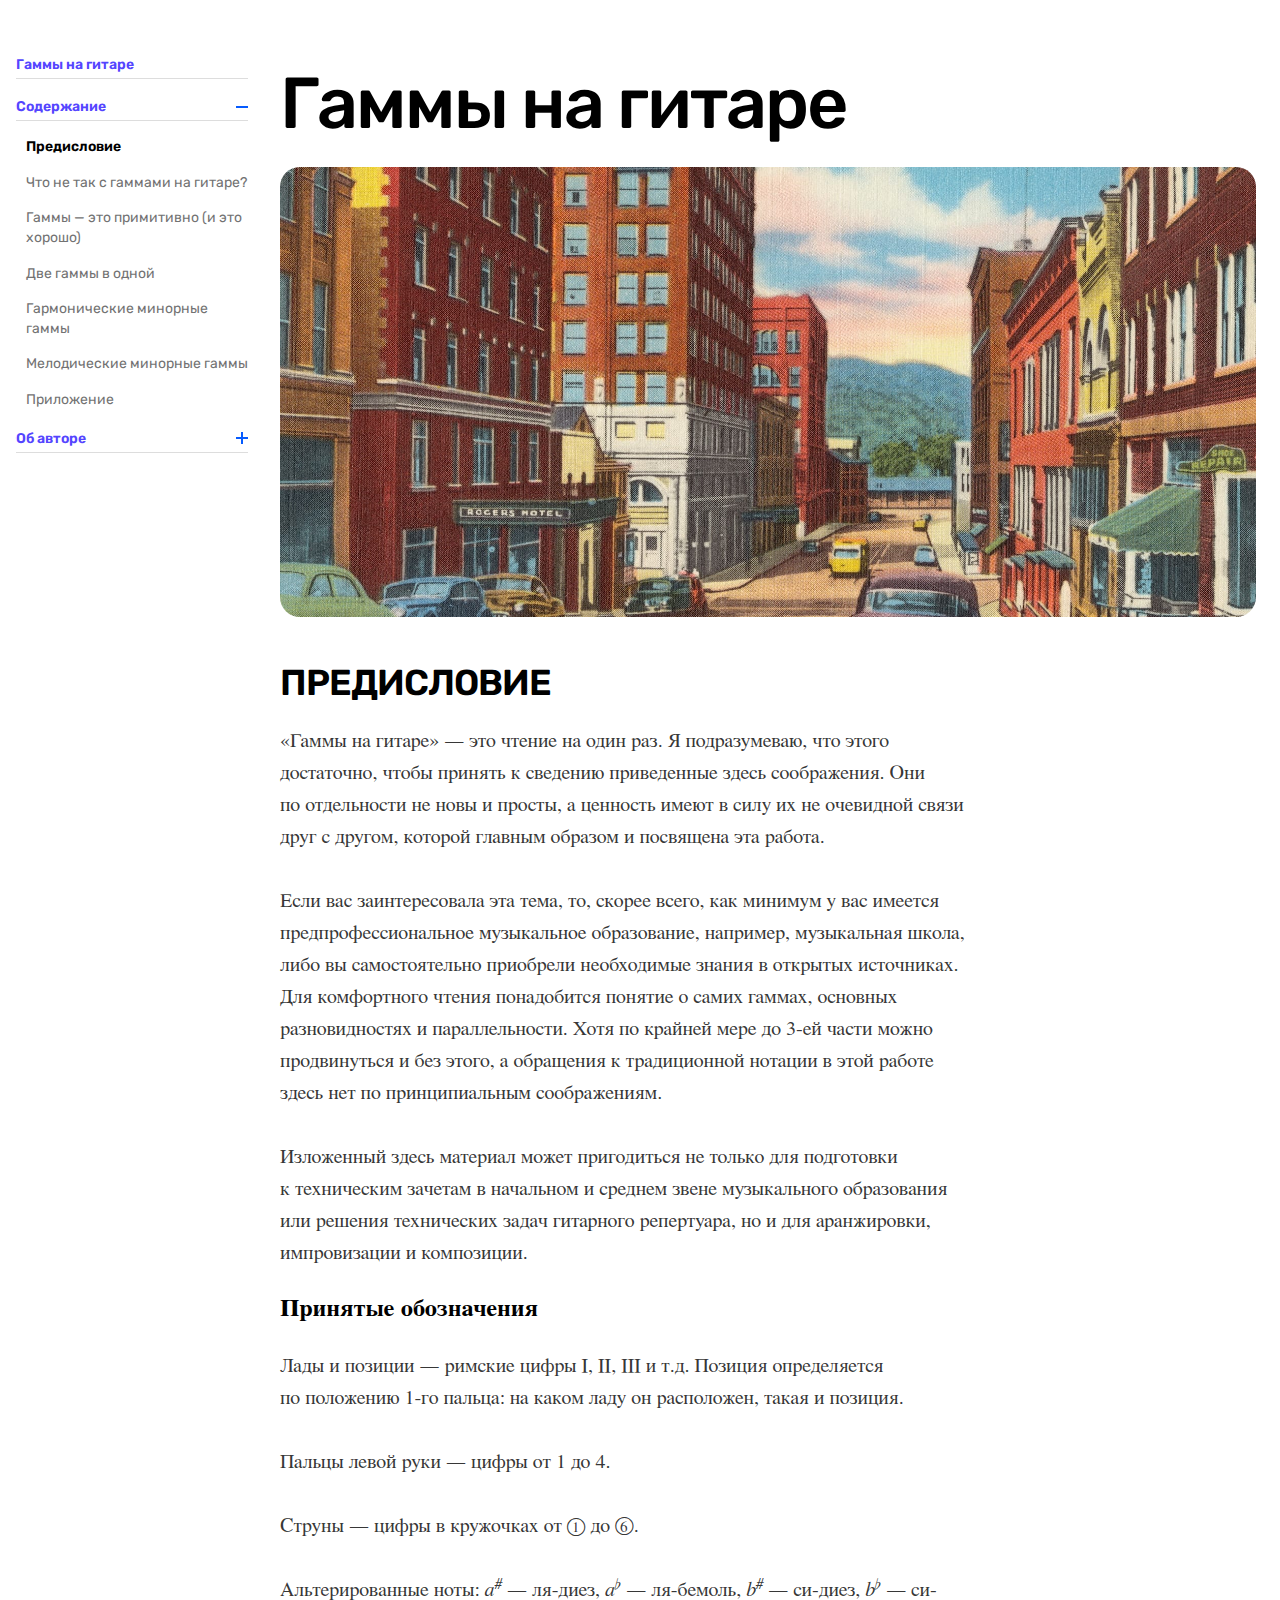
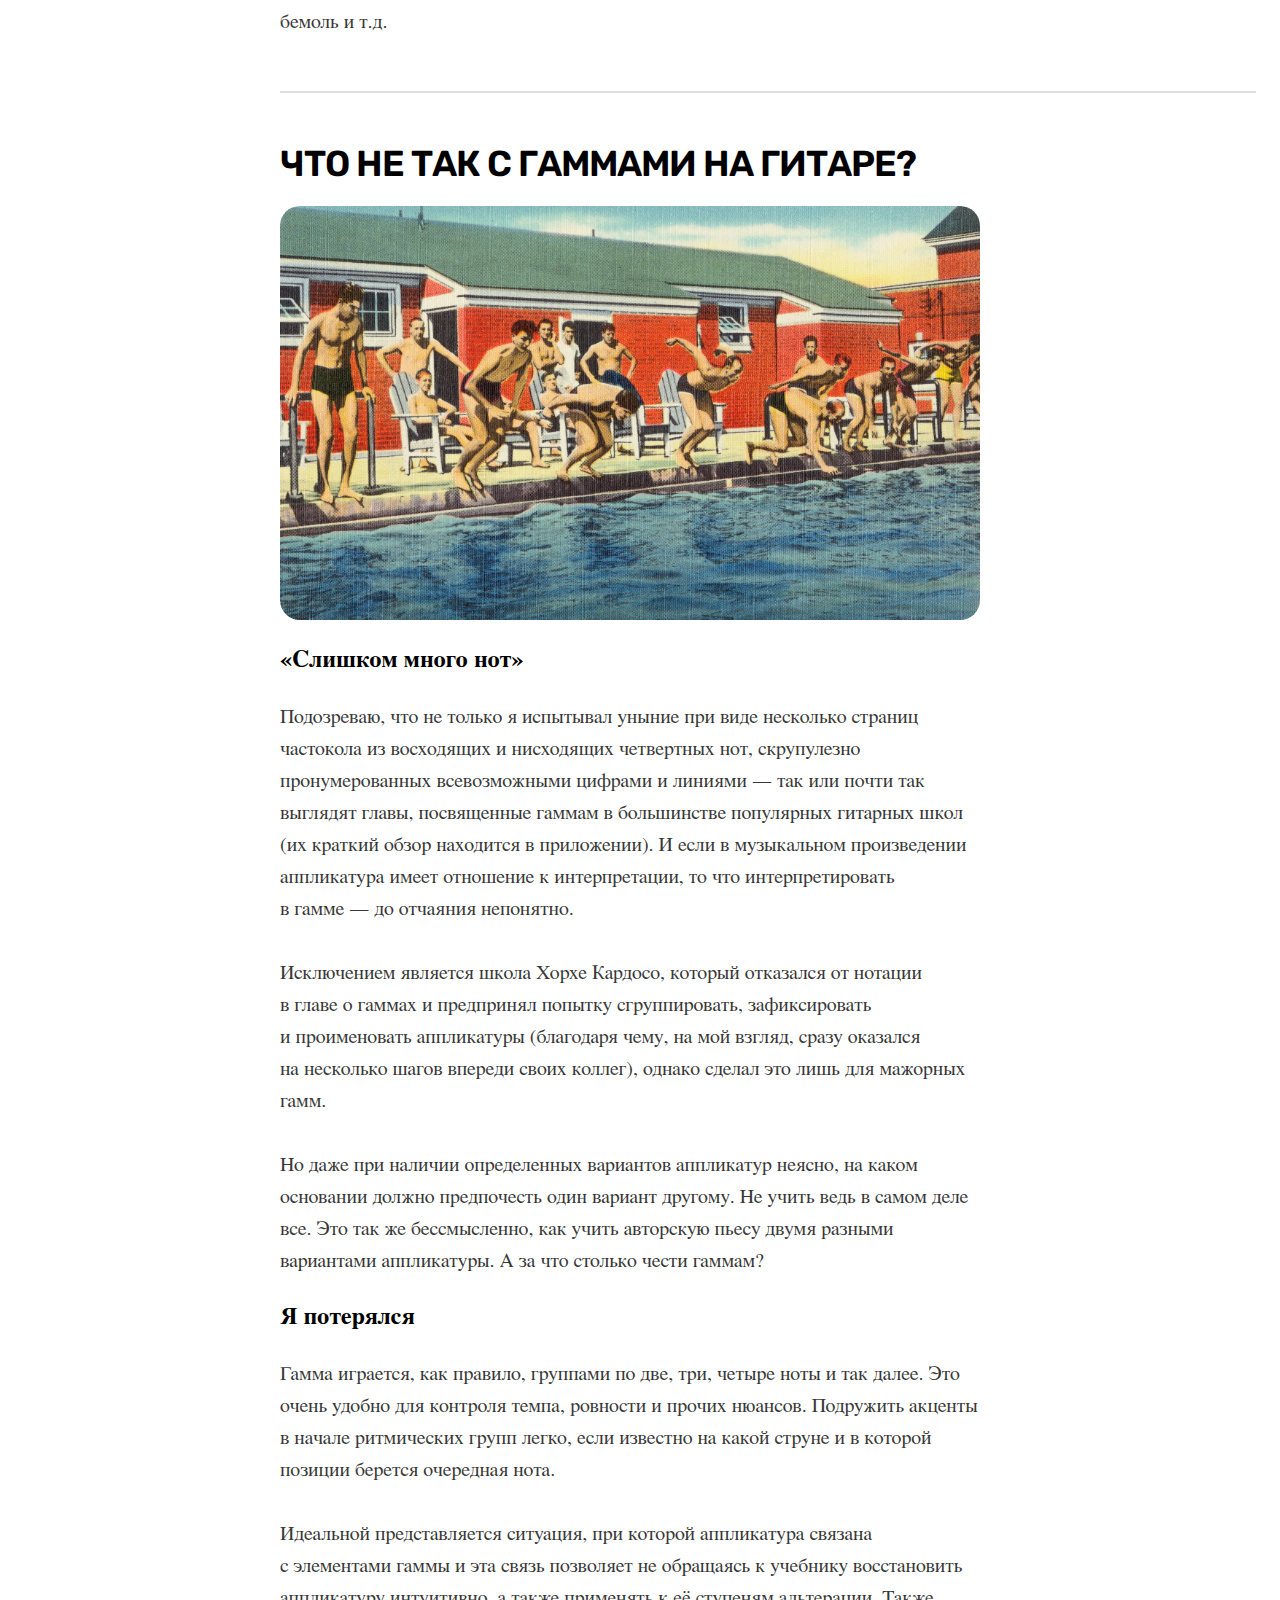
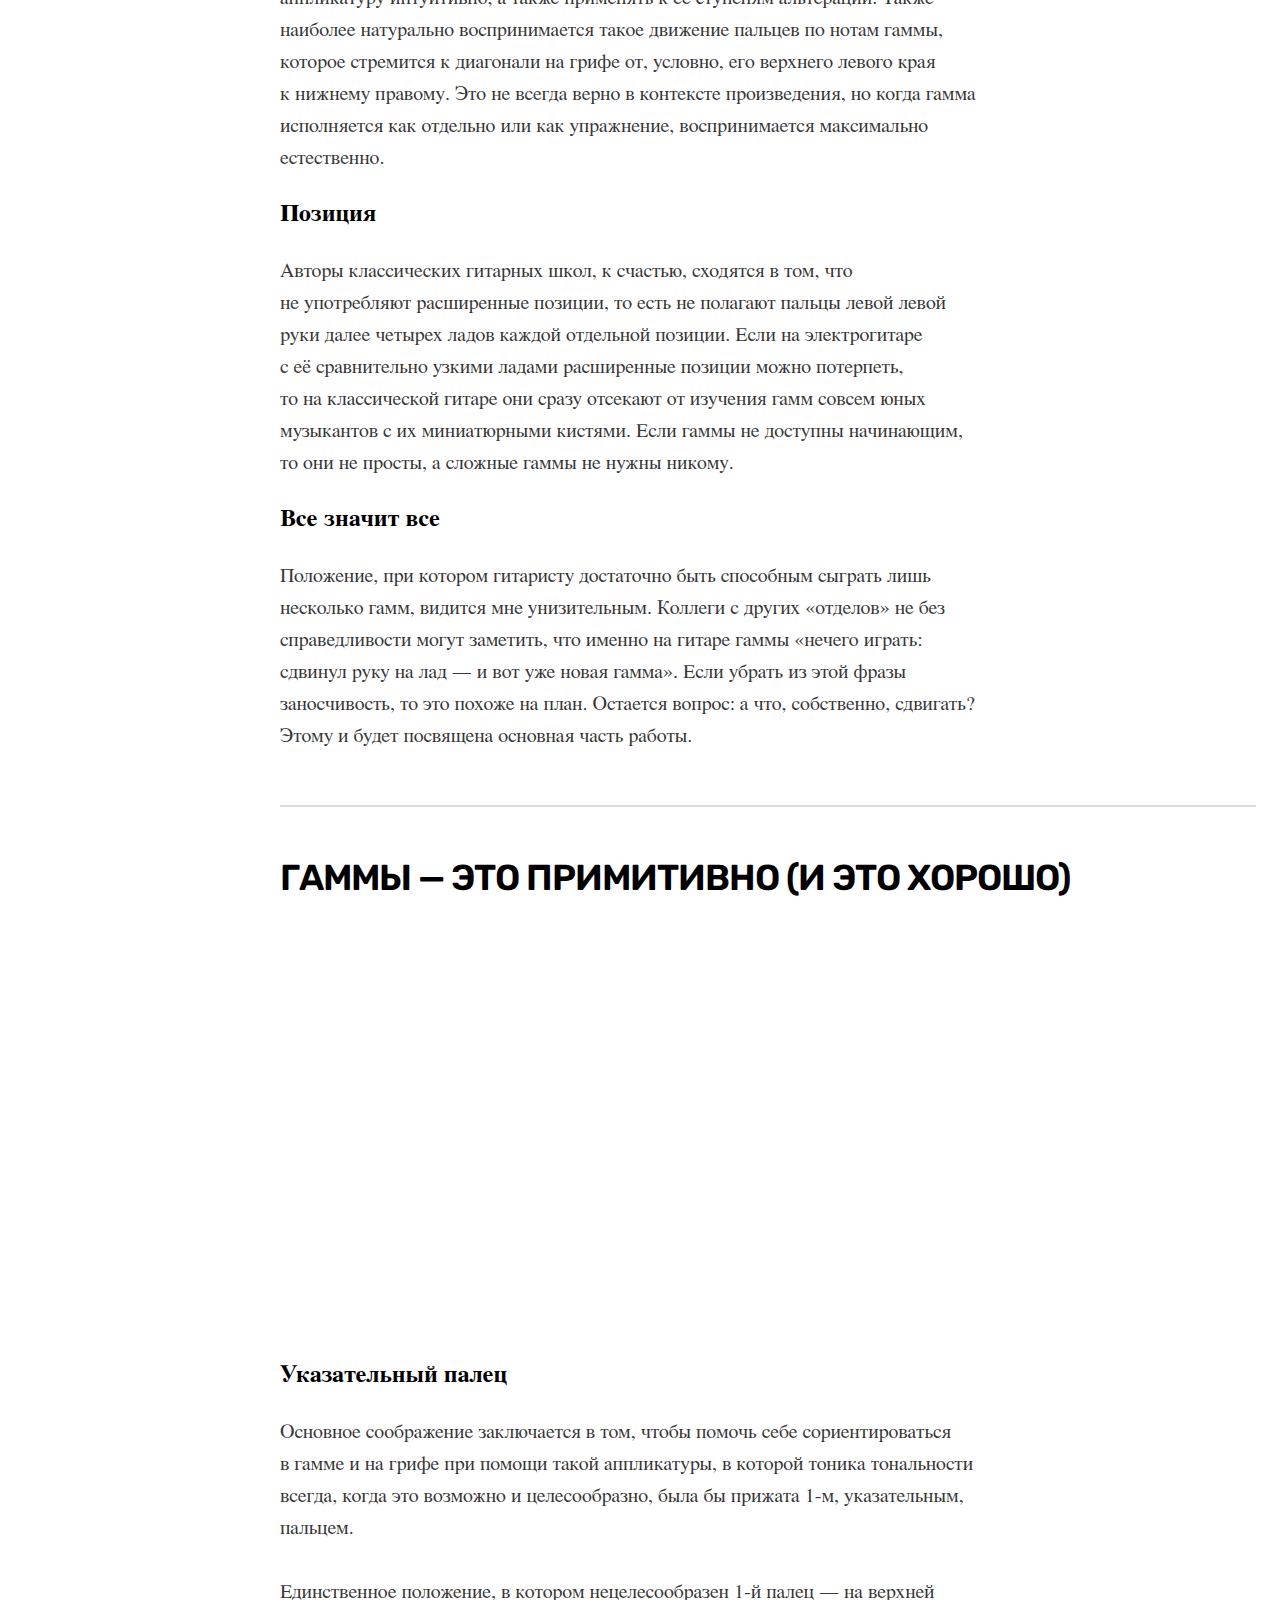
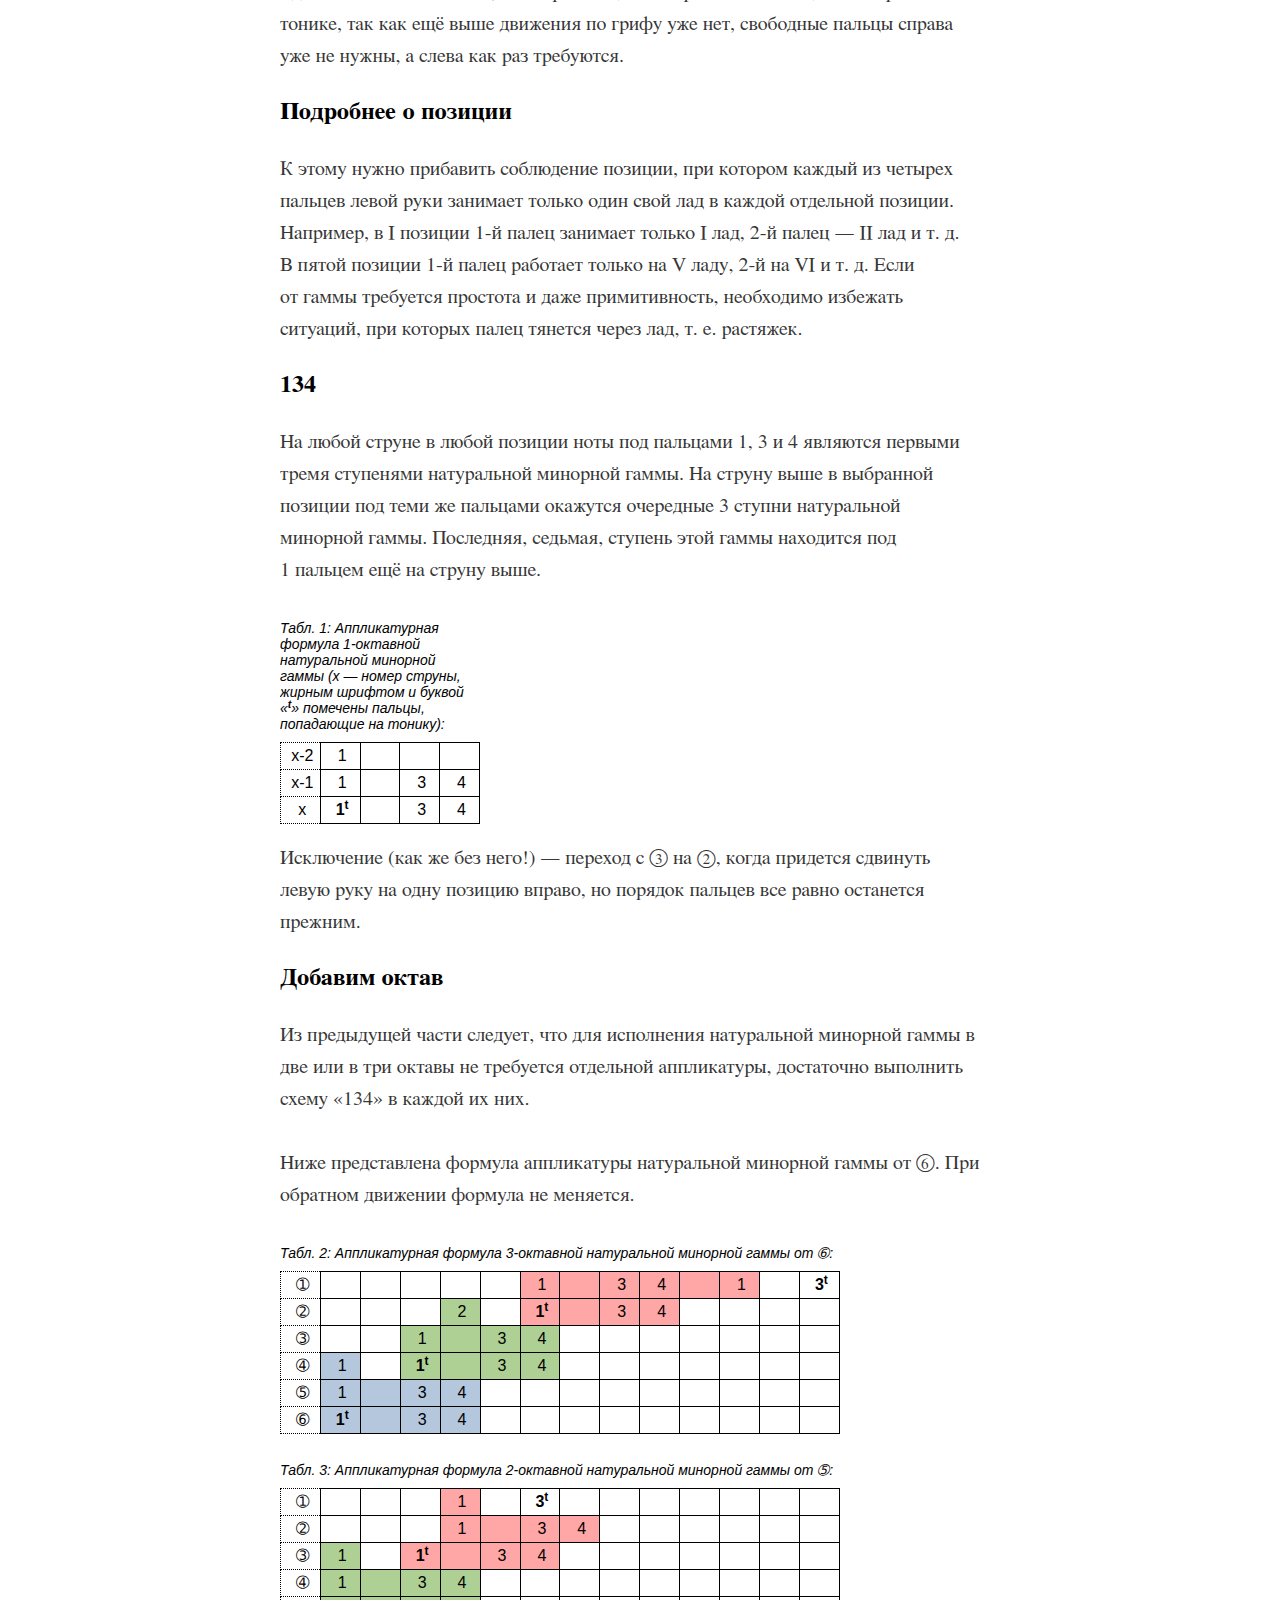
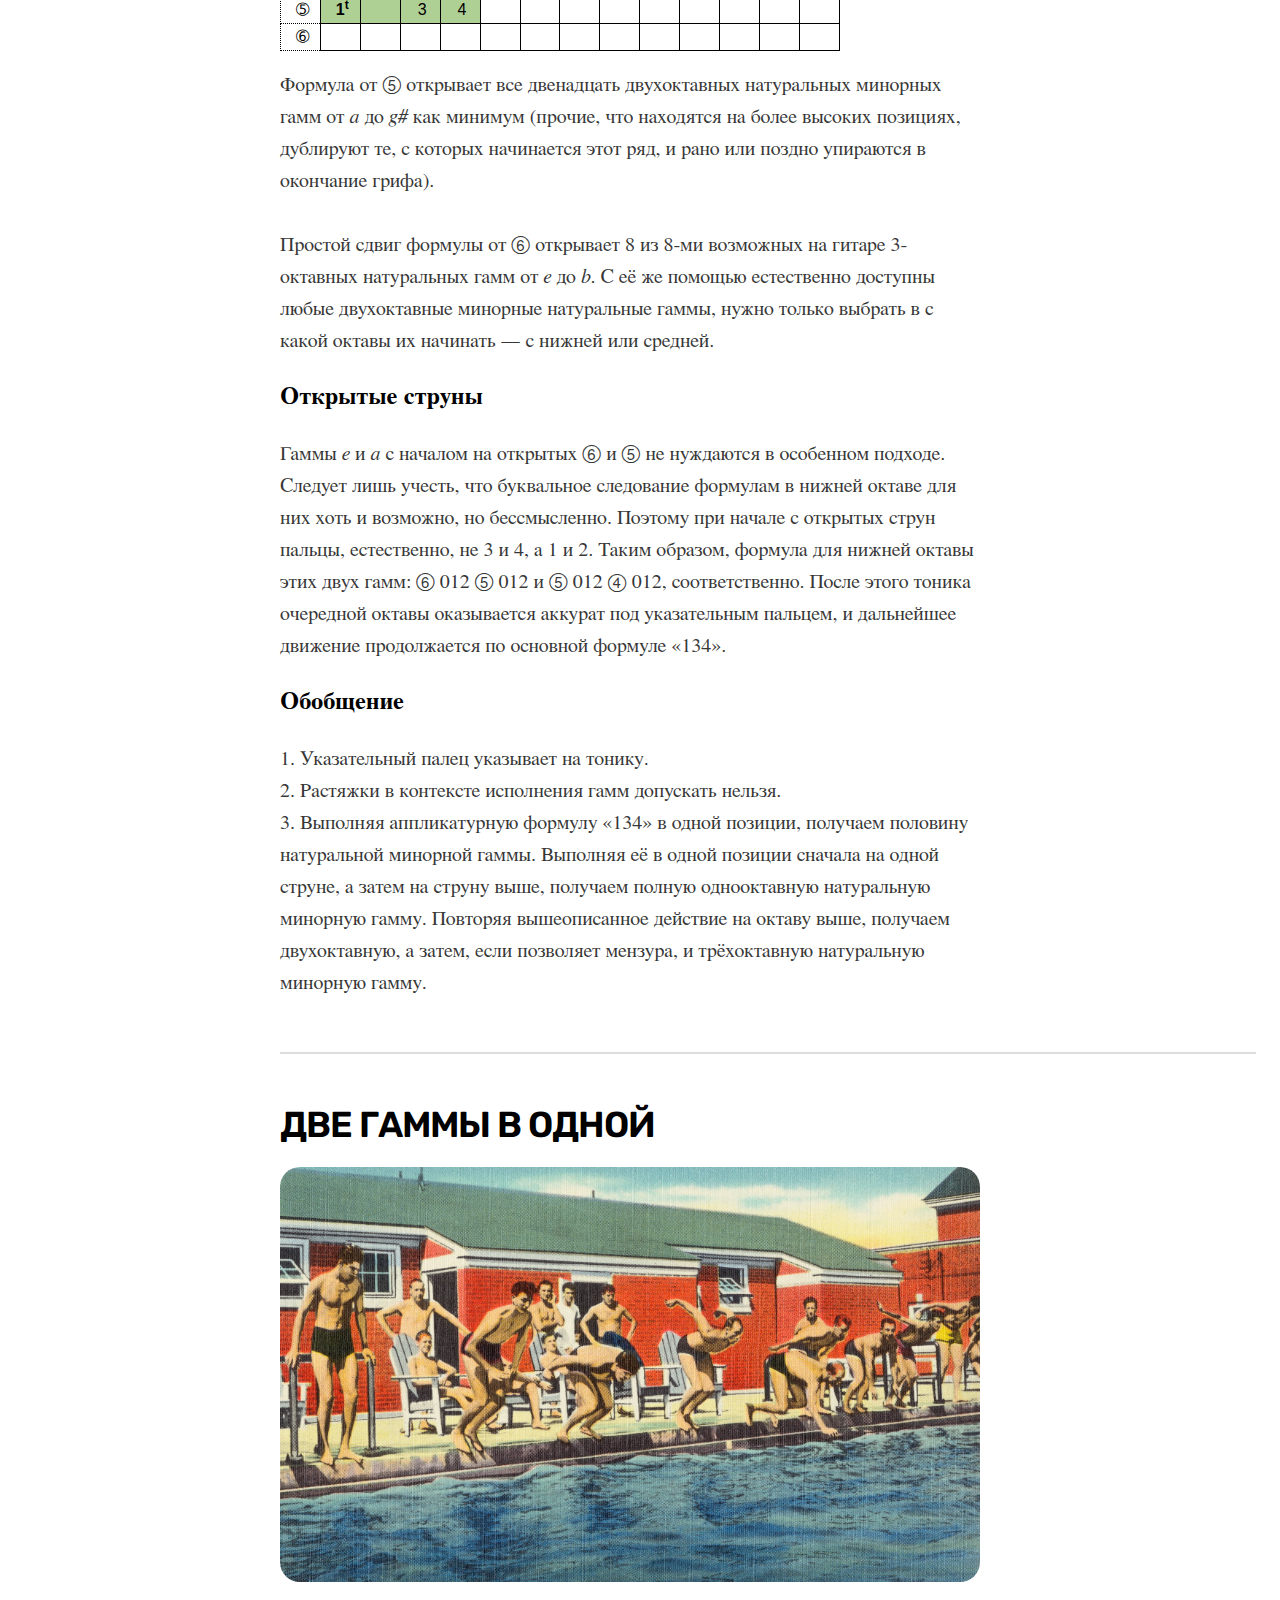
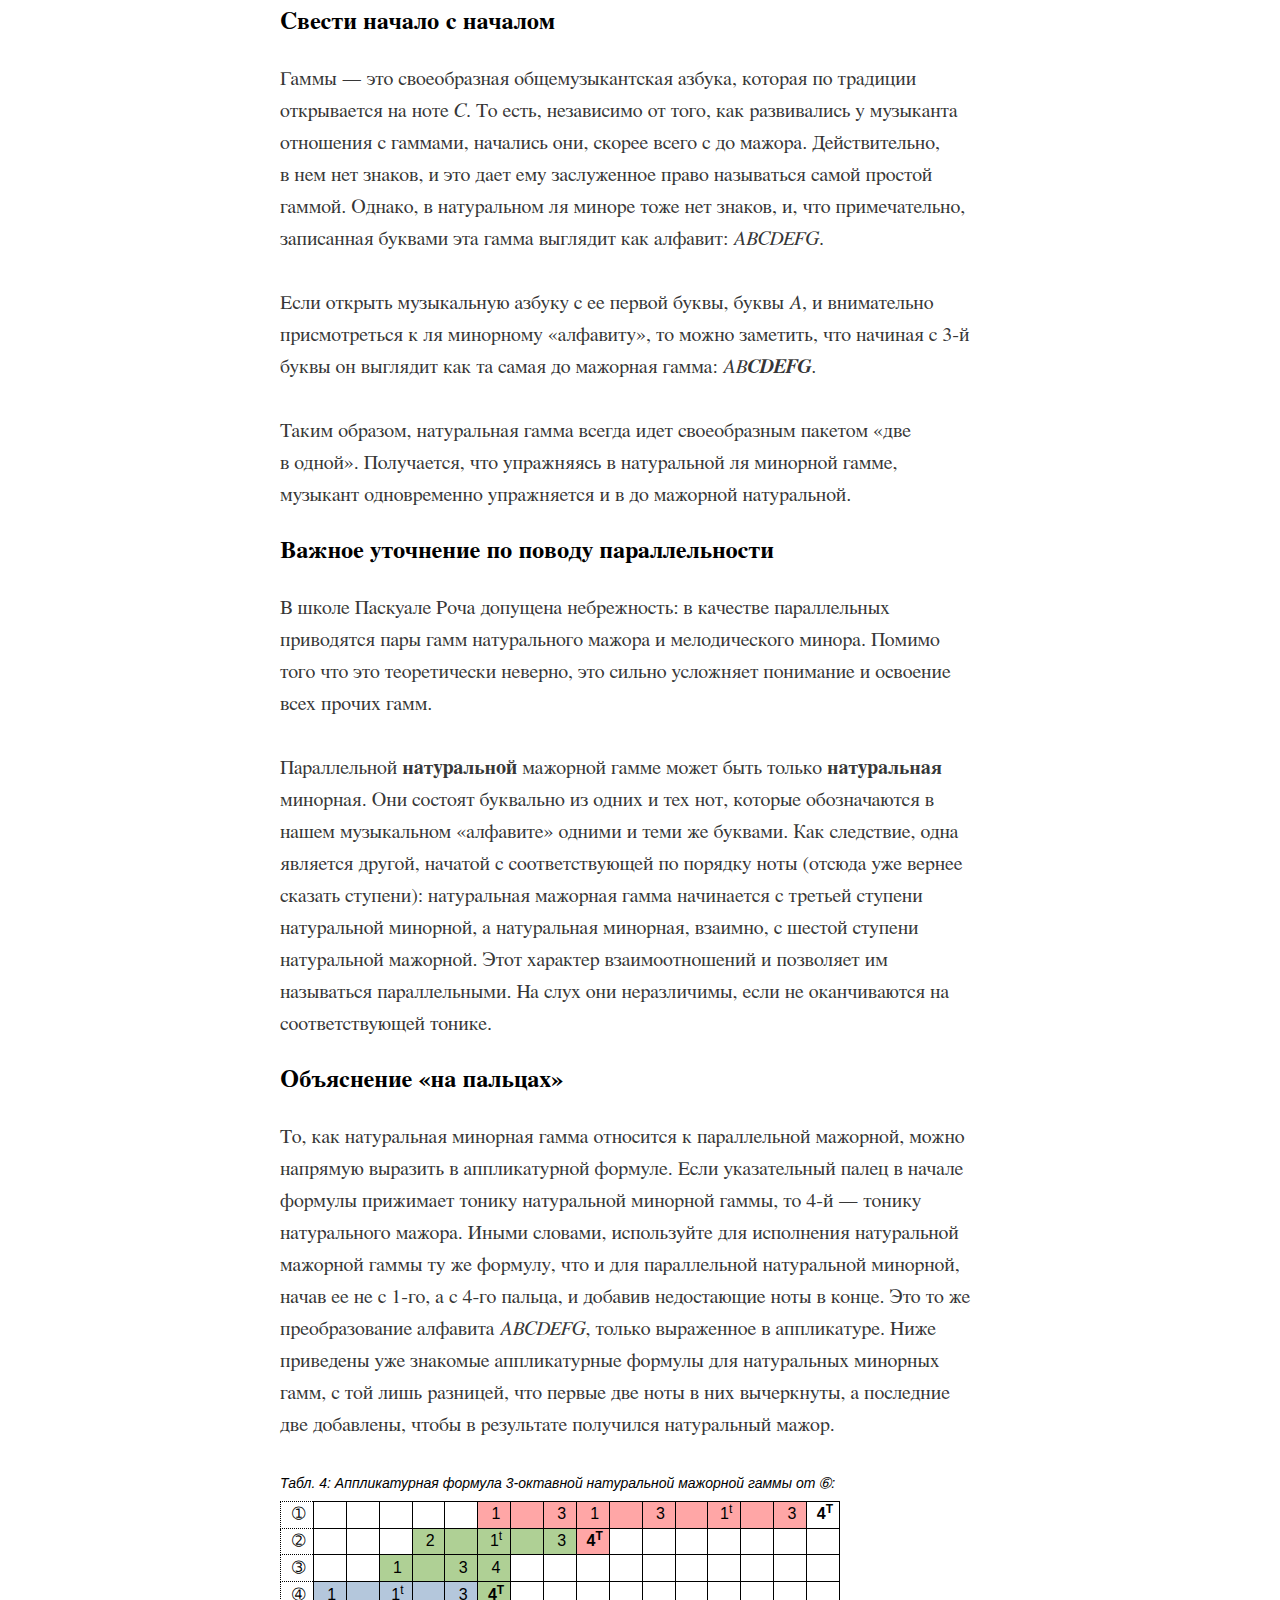
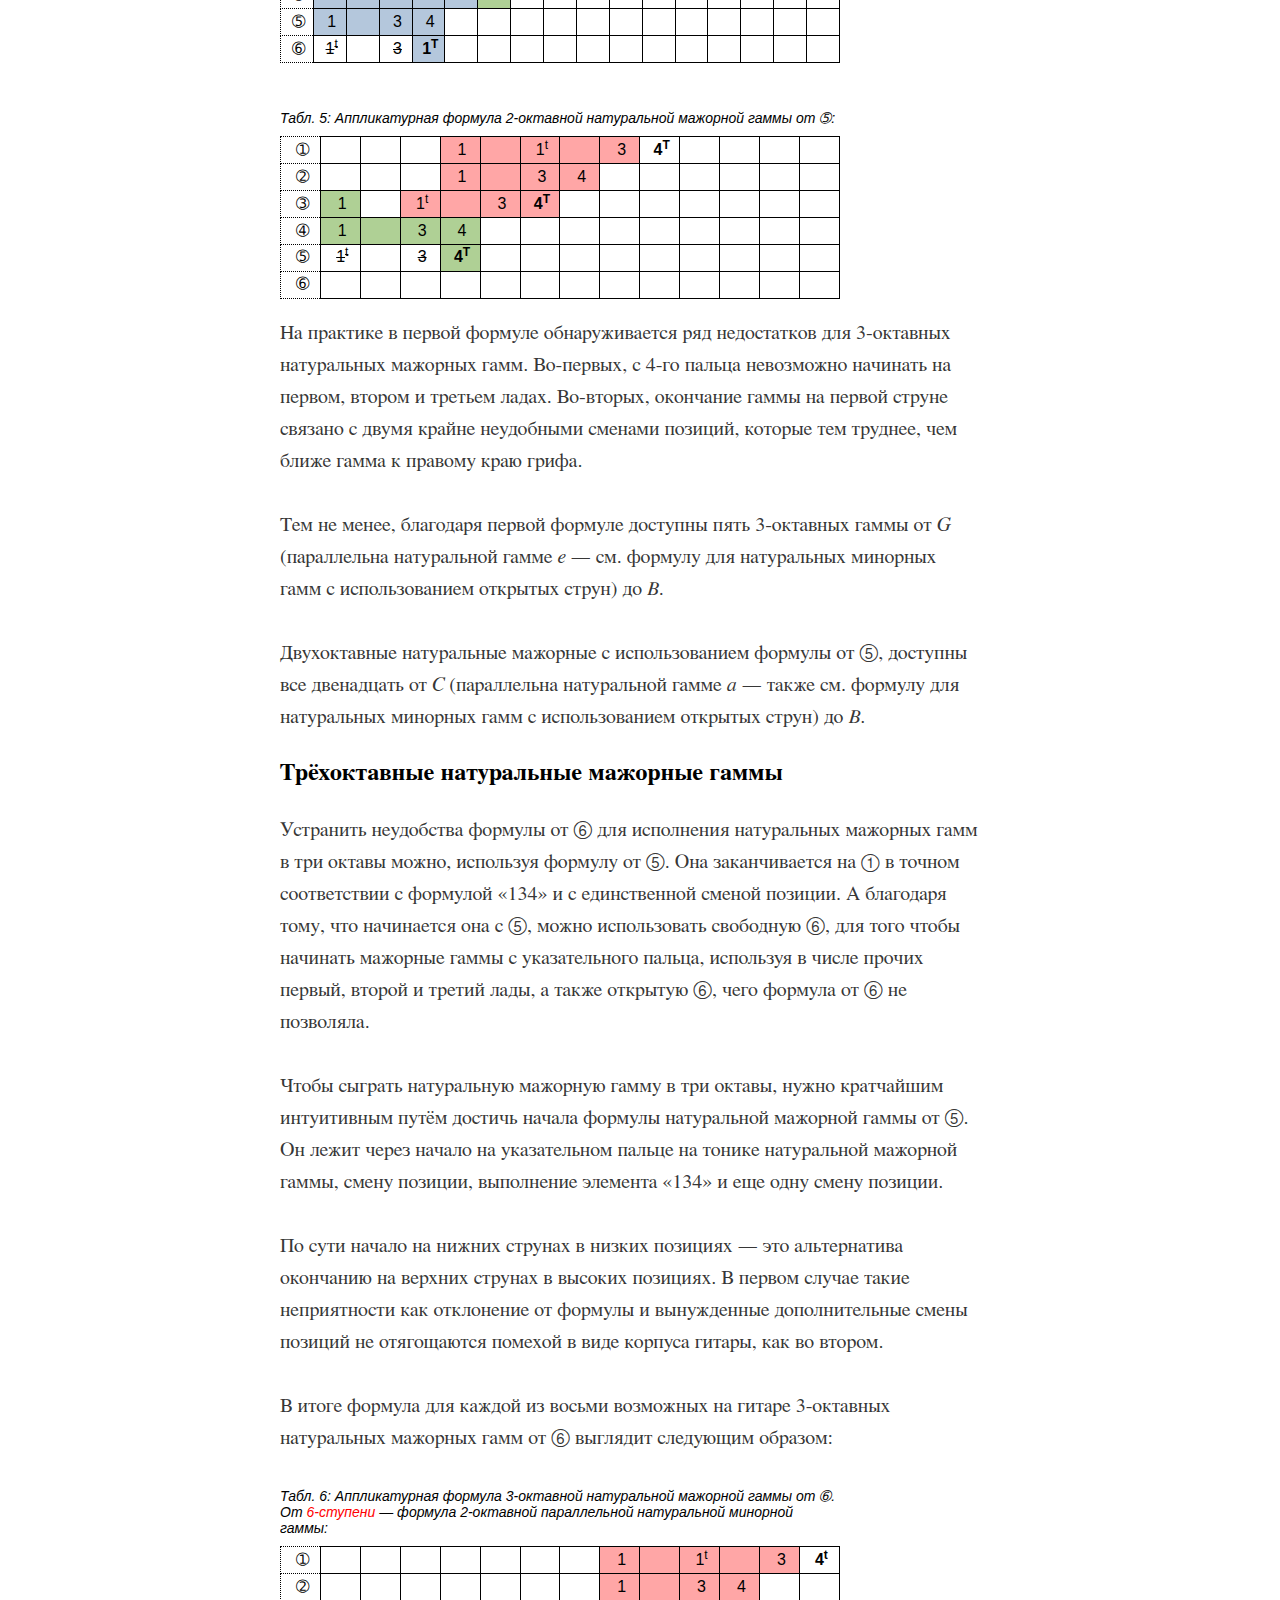
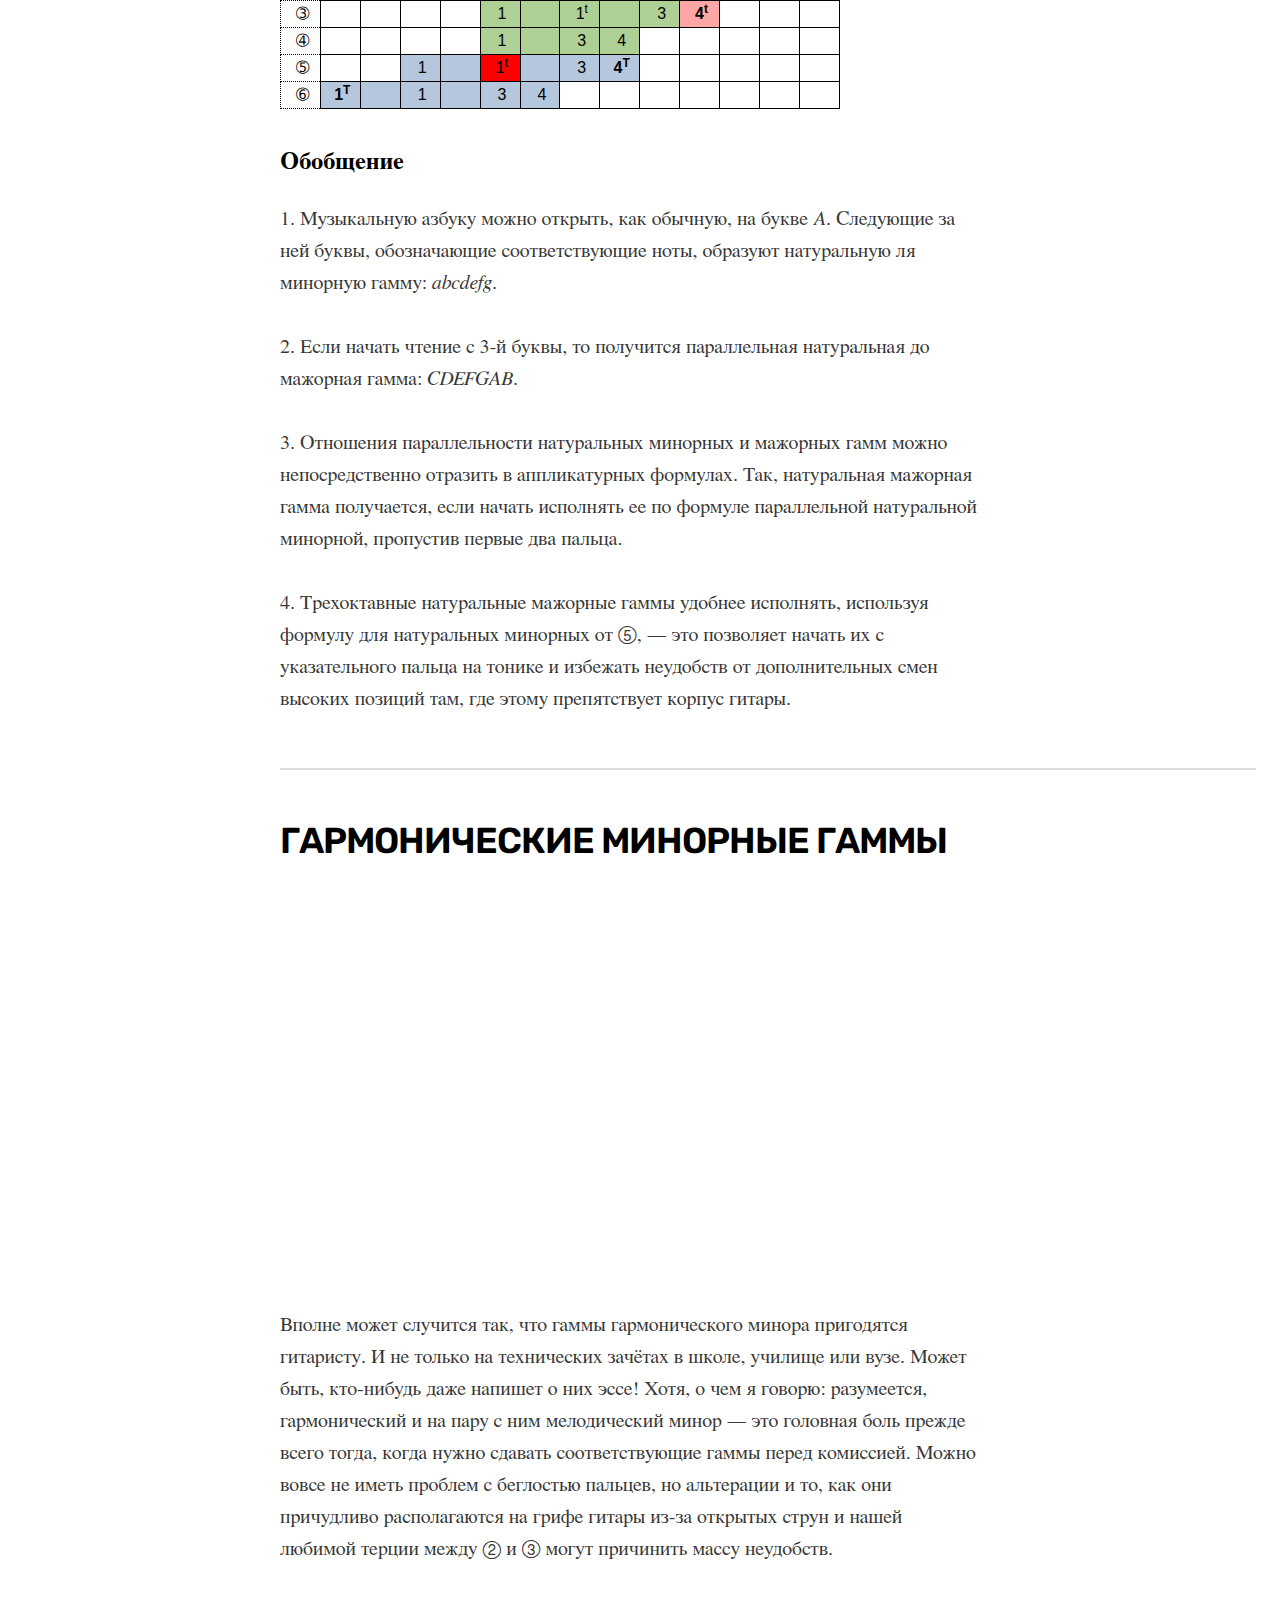
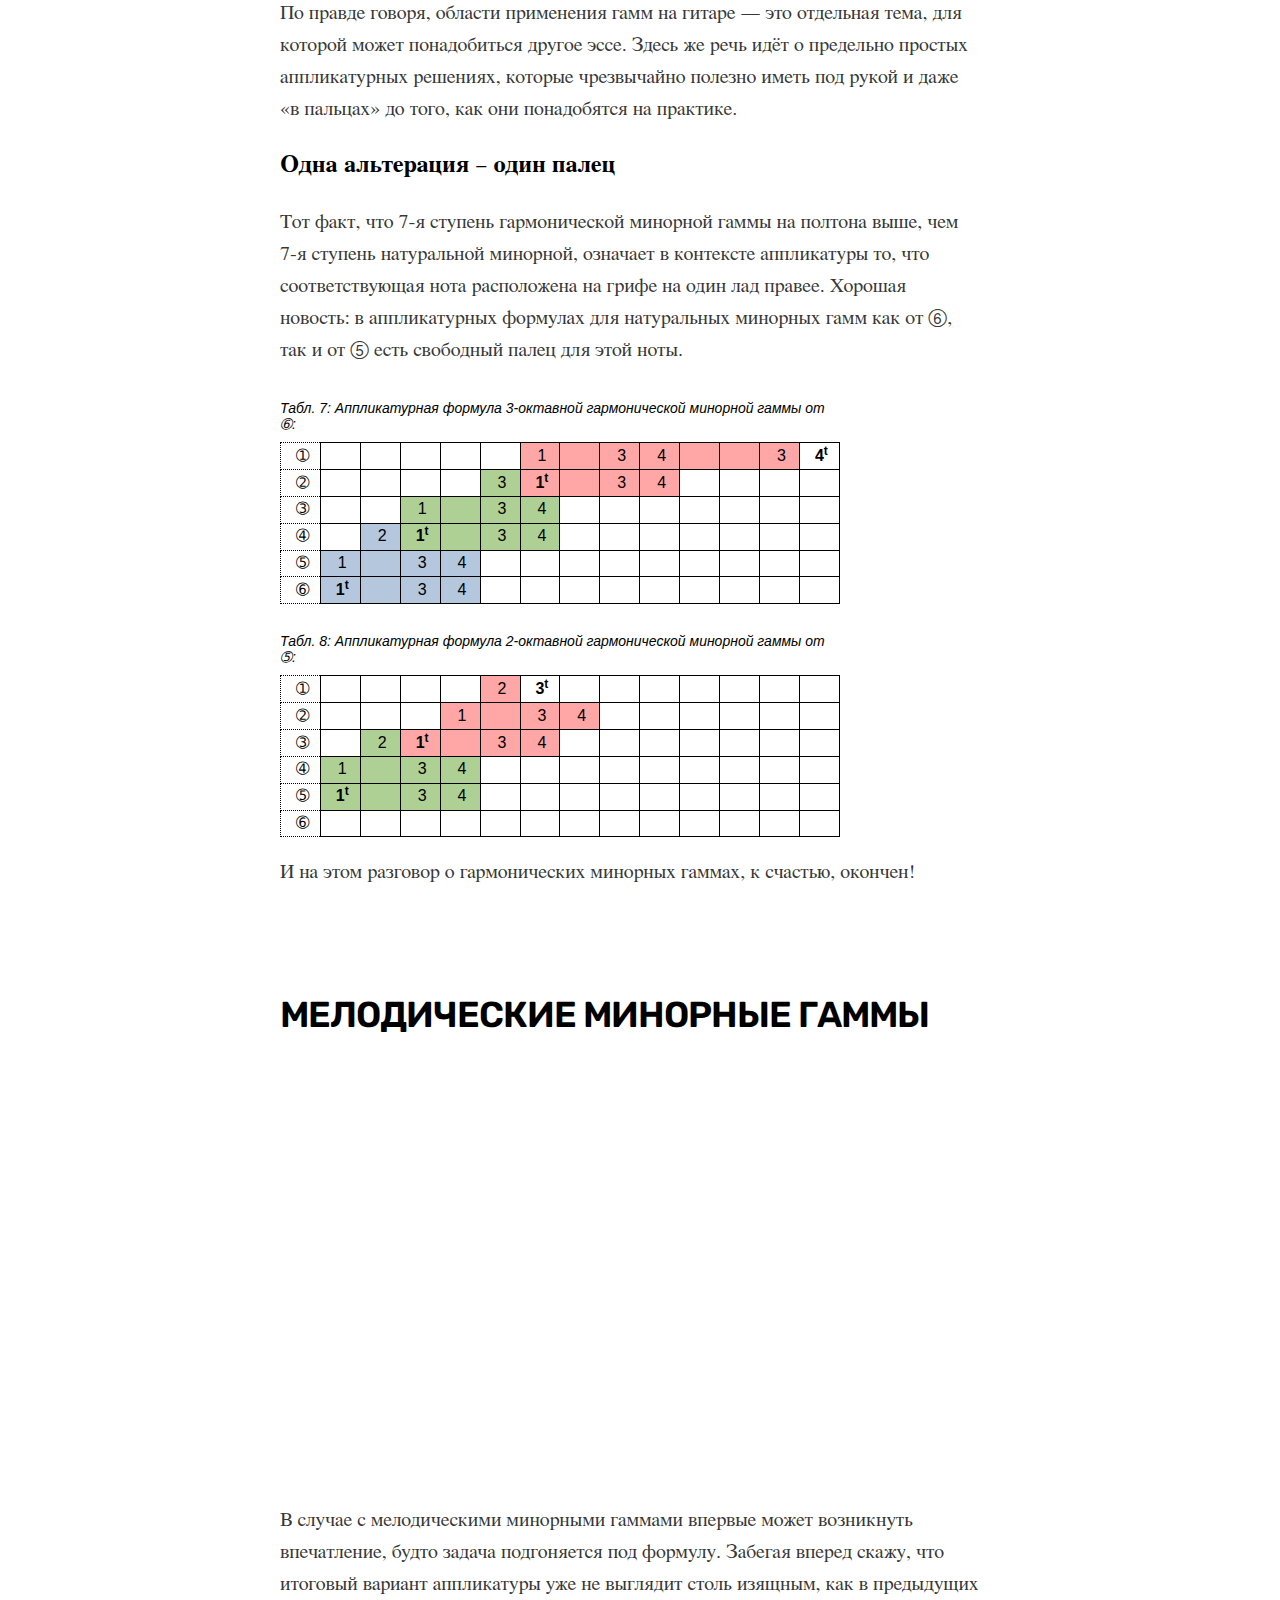
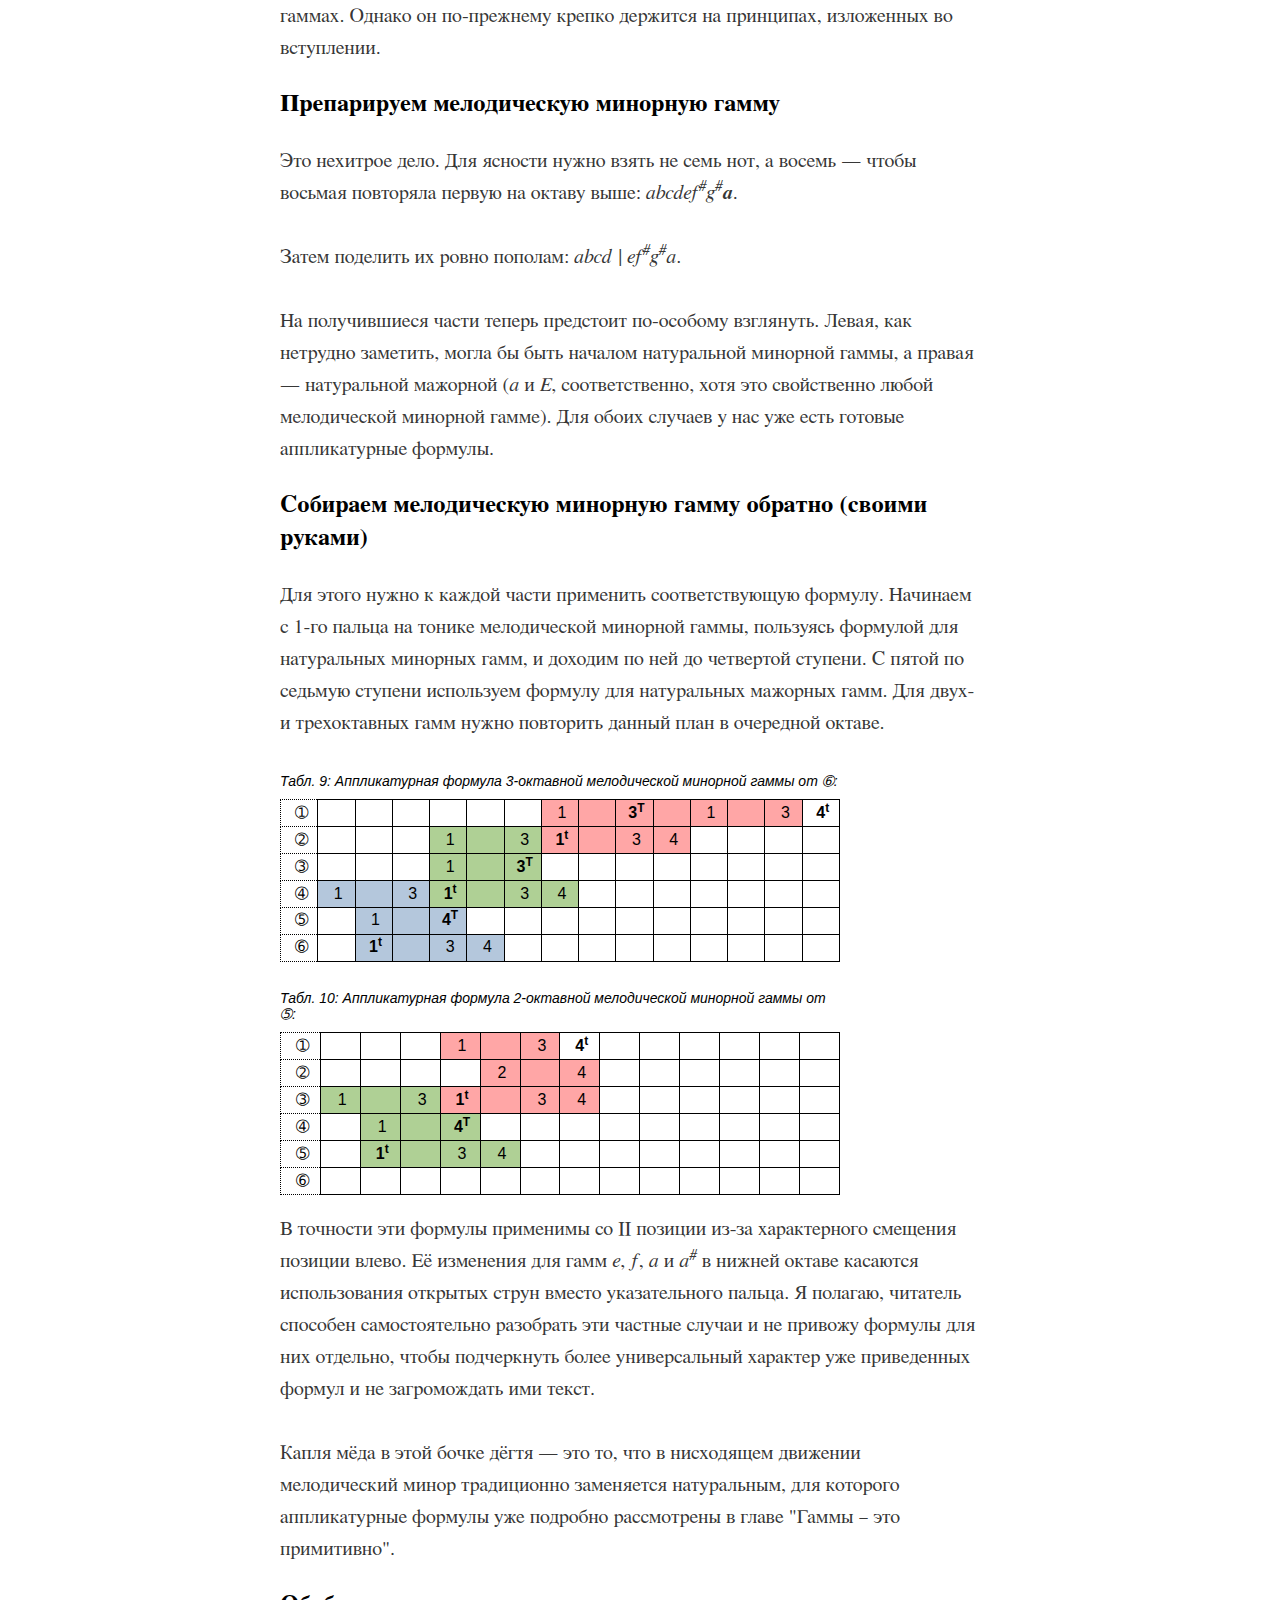
==== commit 0407406d: "Table 1 style fixed." ====
--- a/index.html
+++ b/index.html
@@ -248,69 +248,17 @@
 гаммы. На&nbsp;струну выше в&nbsp;выбранной позиции под теми&nbsp;же
 пальцами окажутся очередные 3&nbsp;ступни натуральной
 минорной гаммы. Последняя, седьмая, ступень этой гаммы
-находится под 1&nbsp;пальцем ещё на&nbsp;струну выше.<br /><br />
+находится под 1&nbsp;пальцем ещё на&nbsp;струну выше.<br />
 </p>
                     <!-- Таблица 1. Формула 134 -->
                     <div class="table-scrolldiv">
-                    <table class="fretboard-table">
+                    <table class="basic-fingering-table">
                         <caption>
                             Табл. 1: Аппликатурная формула 1-октавной
                             натуральной минорной гаммы (x — номер струны, жирным
                             шрифтом и буквой «<sup><b>t</b></sup
                             >» помечены пальцы, попадающие на тонику):
                         </caption>
-                        <tr hidden="hidden" valign="top">
-                            <td></td>
-                            <td></td>
-                            <td></td>
-                            <td></td>
-                            <td></td>
-                            <td></td>
-                            <td></td>
-                            <td></td>
-                            <td></td>
-                            <td></td>
-                            <td></td>
-                            <td></td>
-                            <td></td>
-                            <td></td>
-                        </tr>
-
-                        <tr hidden="hidden" valign="top">
-                            <td>➁</td>
-                            <td></td>
-                            <td></td>
-                            <td></td>
-                            <td bgcolor="#afd095">2</td>
-                            <td></td>
-                            <td bgcolor="#ffa6a6">
-                                <b>1<sup>t</sup></b>
-                            </td>
-                            <td bgcolor="#ffa6a6"></td>
-                            <td bgcolor="#ffa6a6">3</td>
-                            <td bgcolor="#ffa6a6">4</td>
-                            <td></td>
-                            <td></td>
-                            <td></td>
-                            <td></td>
-                        </tr>
-
-                        <tr hidden="hidden" valign="top">
-                            <td>x-2</td>
-                            <td></td>
-                            <td></td>
-                            <td bgcolor="#afd095">1</td>
-                            <td bgcolor="#afd095"></td>
-                            <td bgcolor="#afd095">3</td>
-                            <td bgcolor="#afd095">4</td>
-                            <td></td>
-                            <td></td>
-                            <td></td>
-                            <td></td>
-                            <td></td>
-                            <td></td>
-                            <td></td>
-                        </tr>
 
                         <tr valign="top">
                             <td>x-2</td>
@@ -318,15 +266,6 @@
                             <td></td>
                             <td></td>
                             <td border="none"></td>
-                            <td hidden="hidden"></td>
-                            <td hidden="hidden"></td>
-                            <td hidden="hidden"></td>
-                            <td hidden="hidden"></td>
-                            <td hidden="hidden"></td>
-                            <td hidden="hidden"></td>
-                            <td hidden="hidden"></td>
-                            <td hidden="hidden"></td>
-                            <td hidden="hidden"></td>
                         </tr>
 
                         <tr valign="top">
@@ -335,34 +274,14 @@
                             <td></td>
                             <td>3</td>
                             <td>4</td>
-                            <td hidden="hidden"></td>
-                            <td hidden="hidden"></td>
-                            <td hidden="hidden"></td>
-                            <td hidden="hidden"></td>
-                            <td hidden="hidden"></td>
-                            <td hidden="hidden"></td>
-                            <td hidden="hidden"></td>
-                            <td hidden="hidden"></td>
-                            <td hidden="hidden"></td>
                         </tr>
 
                         <tr valign="top">
                             <td>x</td>
-                            <td>
-                                <b>1<sup>t</sup></b>
-                            </td>
+                            <td><b>1<sup>t</sup></b></td>
                             <td></td>
                             <td>3</td>
                             <td>4</td>
-                            <td hidden="hidden"></td>
-                            <td hidden="hidden"></td>
-                            <td hidden="hidden"></td>
-                            <td hidden="hidden"></td>
-                            <td hidden="hidden"></td>
-                            <td hidden="hidden"></td>
-                            <td hidden="hidden"></td>
-                            <td hidden="hidden"></td>
-                            <td hidden="hidden"></td>
                         </tr>
                         </table></div>
                     <br />
--- a/css/main.css
+++ b/css/main.css
@@ -395,3 +395,27 @@
     overflow-x: auto;
     -webkit-overflow-scrolling: touch;
 }
+
+
+.basic-fingering-table {
+    table-layout: fixed;
+    width: 200px;
+    border-collapse: collapse;
+    page-break-inside: auto;
+    text-align: center;
+}
+
+table.basic-fingering-table td:first-child{
+    border-top: 1px dotted #000000;
+    border-bottom: 1px dotted #000000;
+    border-left: 1px dotted #000000;
+}
+
+table.basic-fingering-table td {
+    border: 1px solid #000000;
+    padding-top: 0.1cm;
+    padding-bottom: 0.1cm;
+    padding-left: 0.1cm;
+    padding-right: 0cm;
+}
+
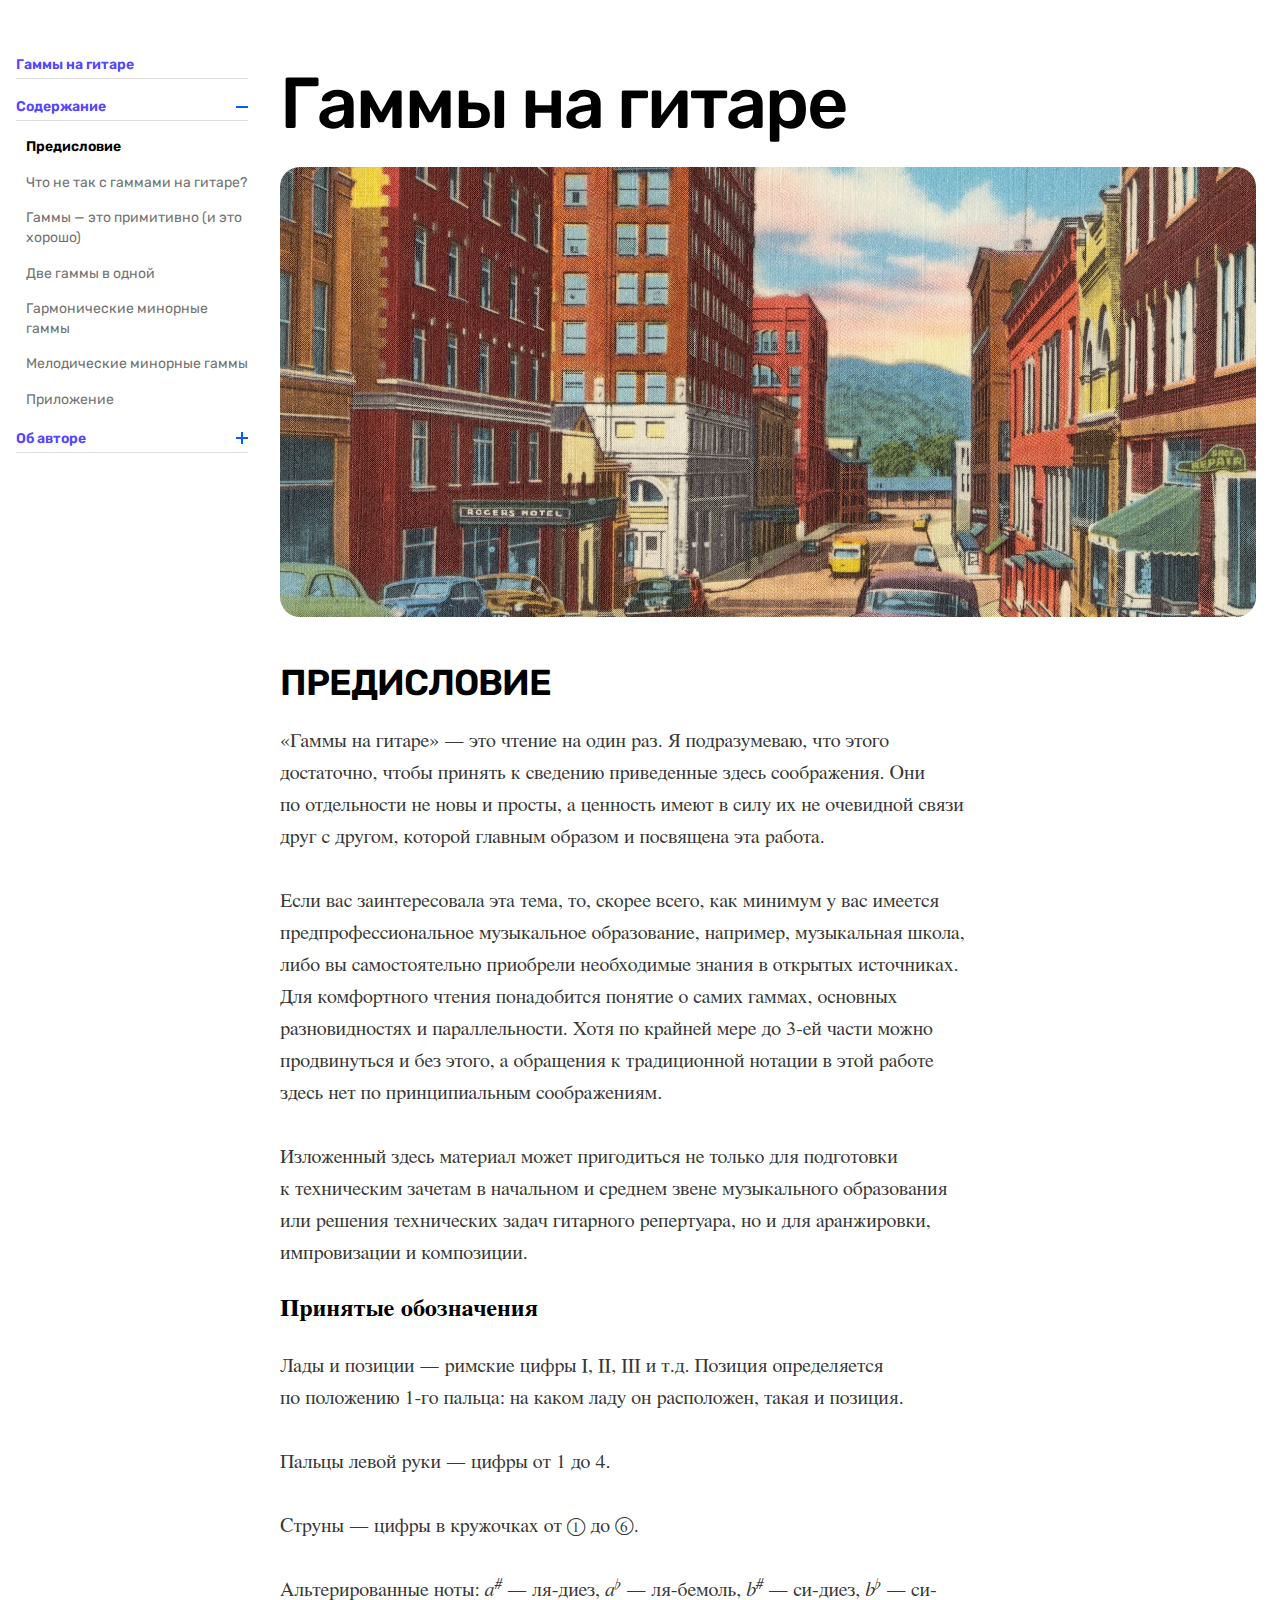
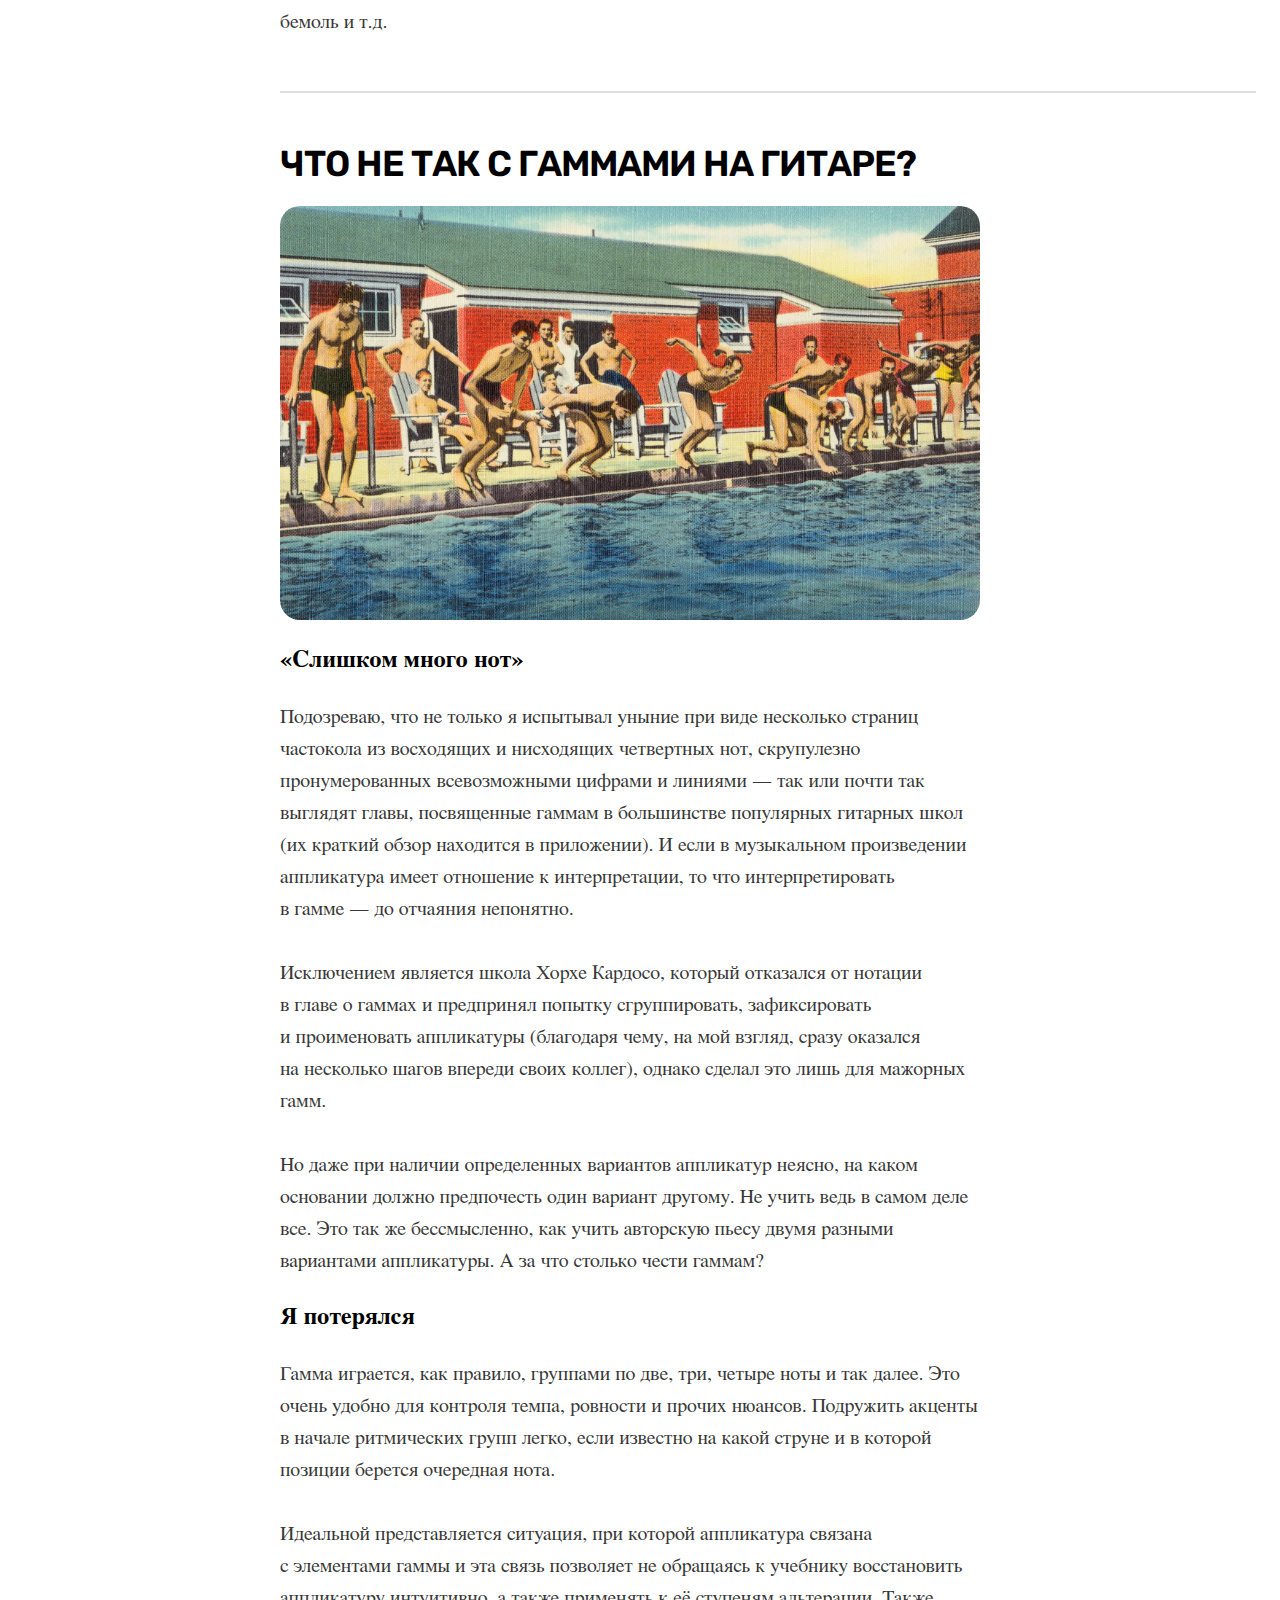
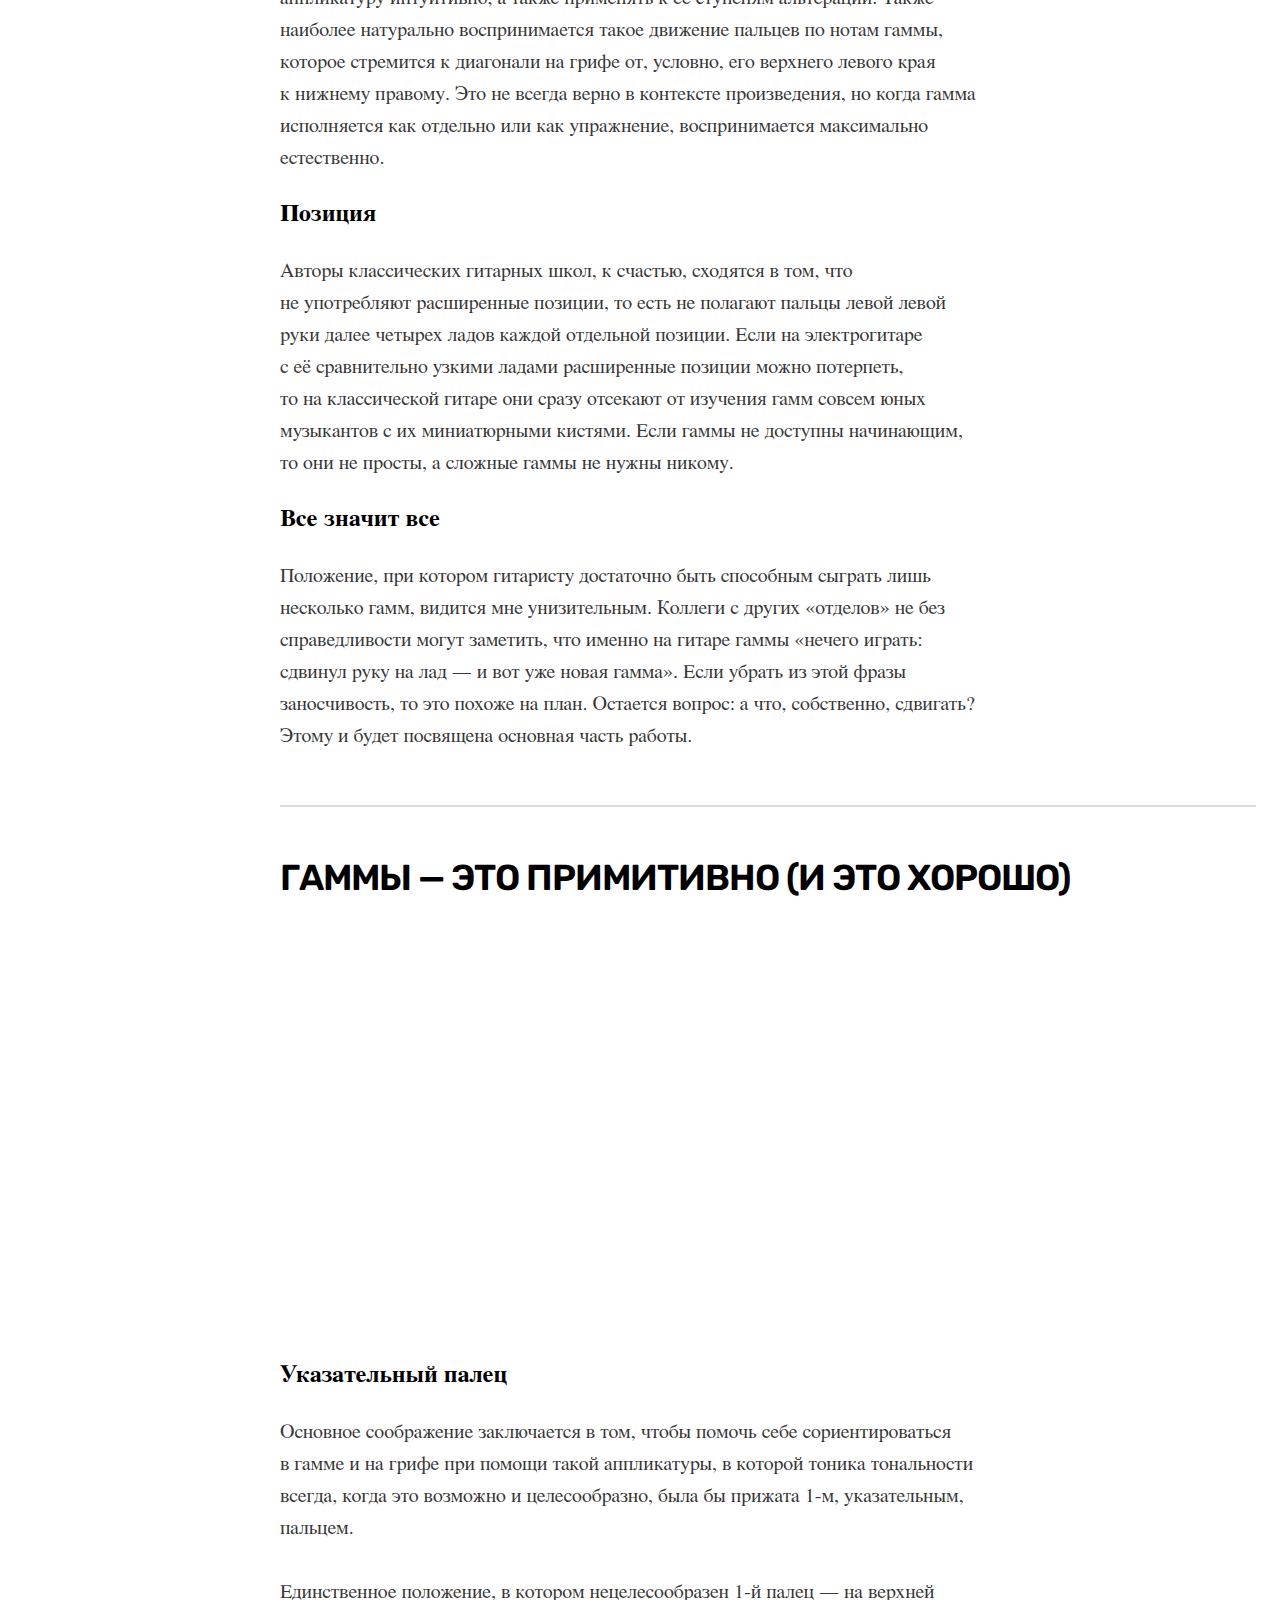
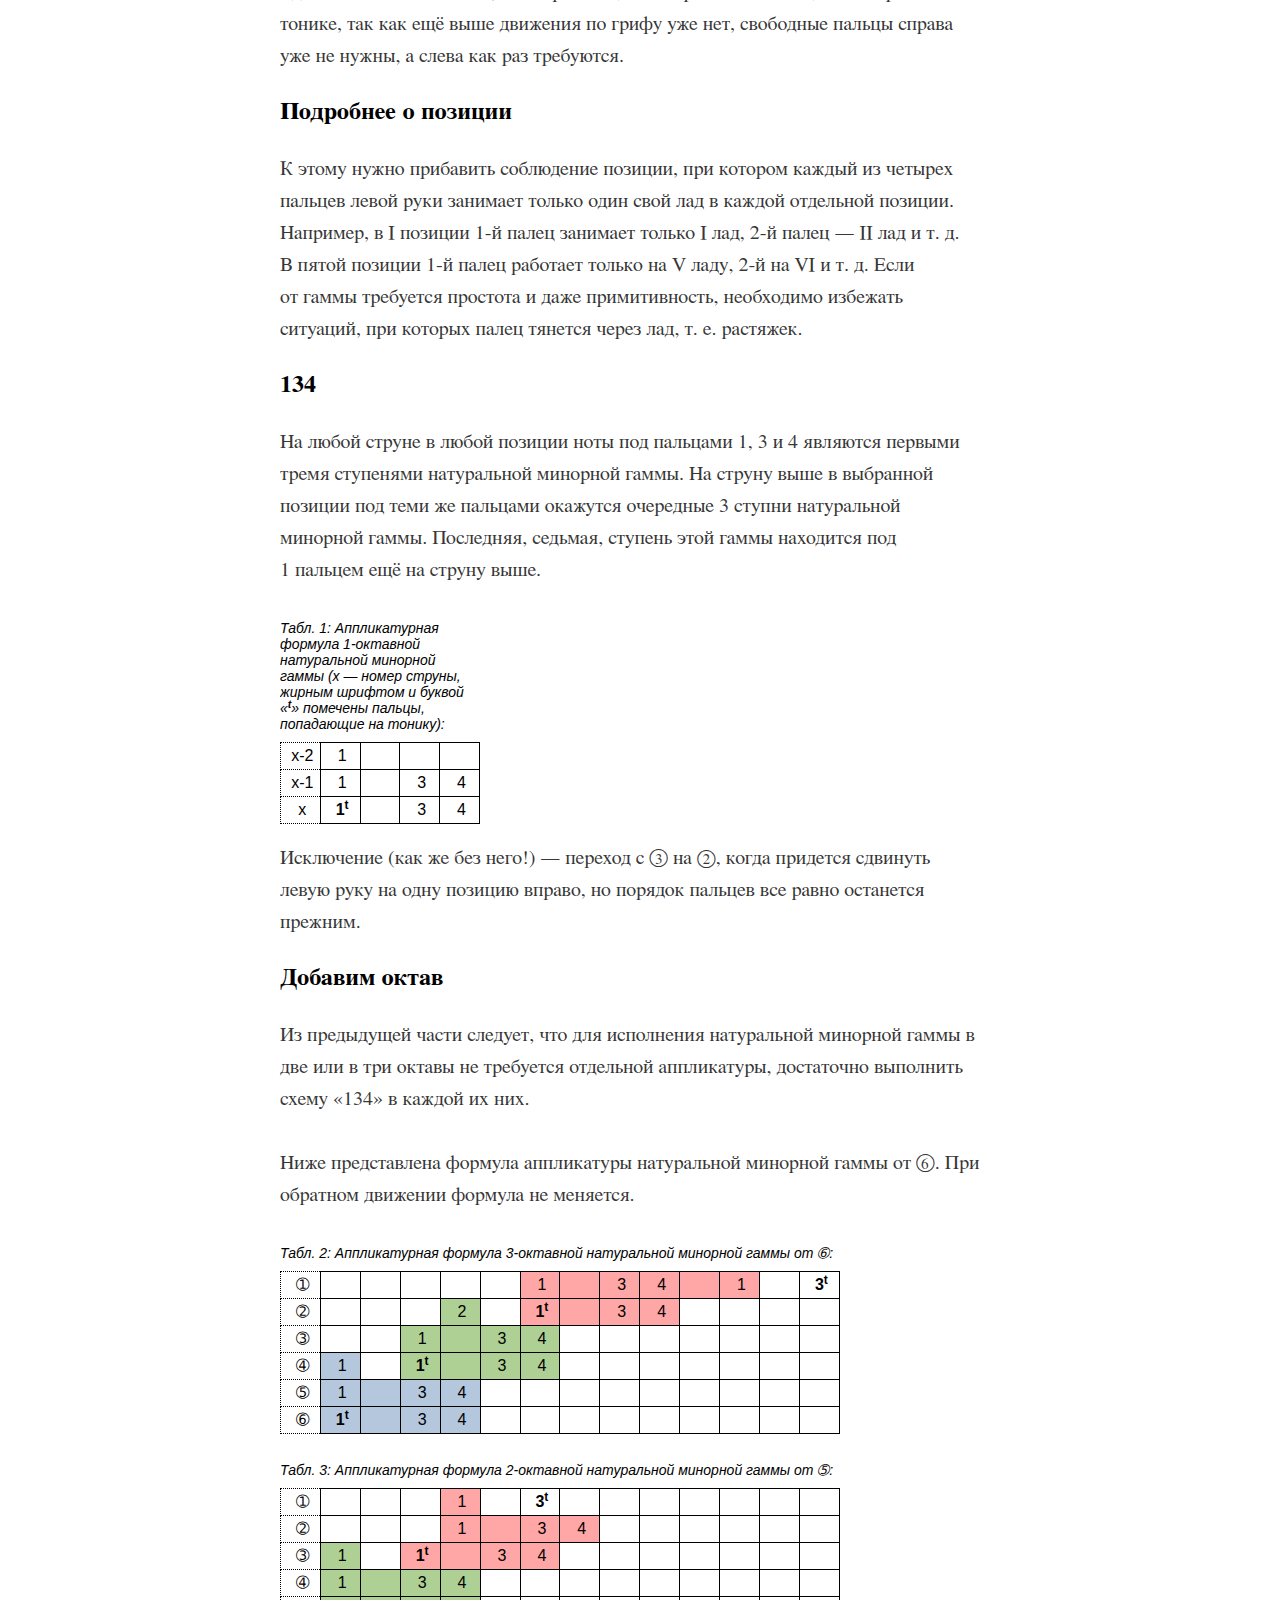
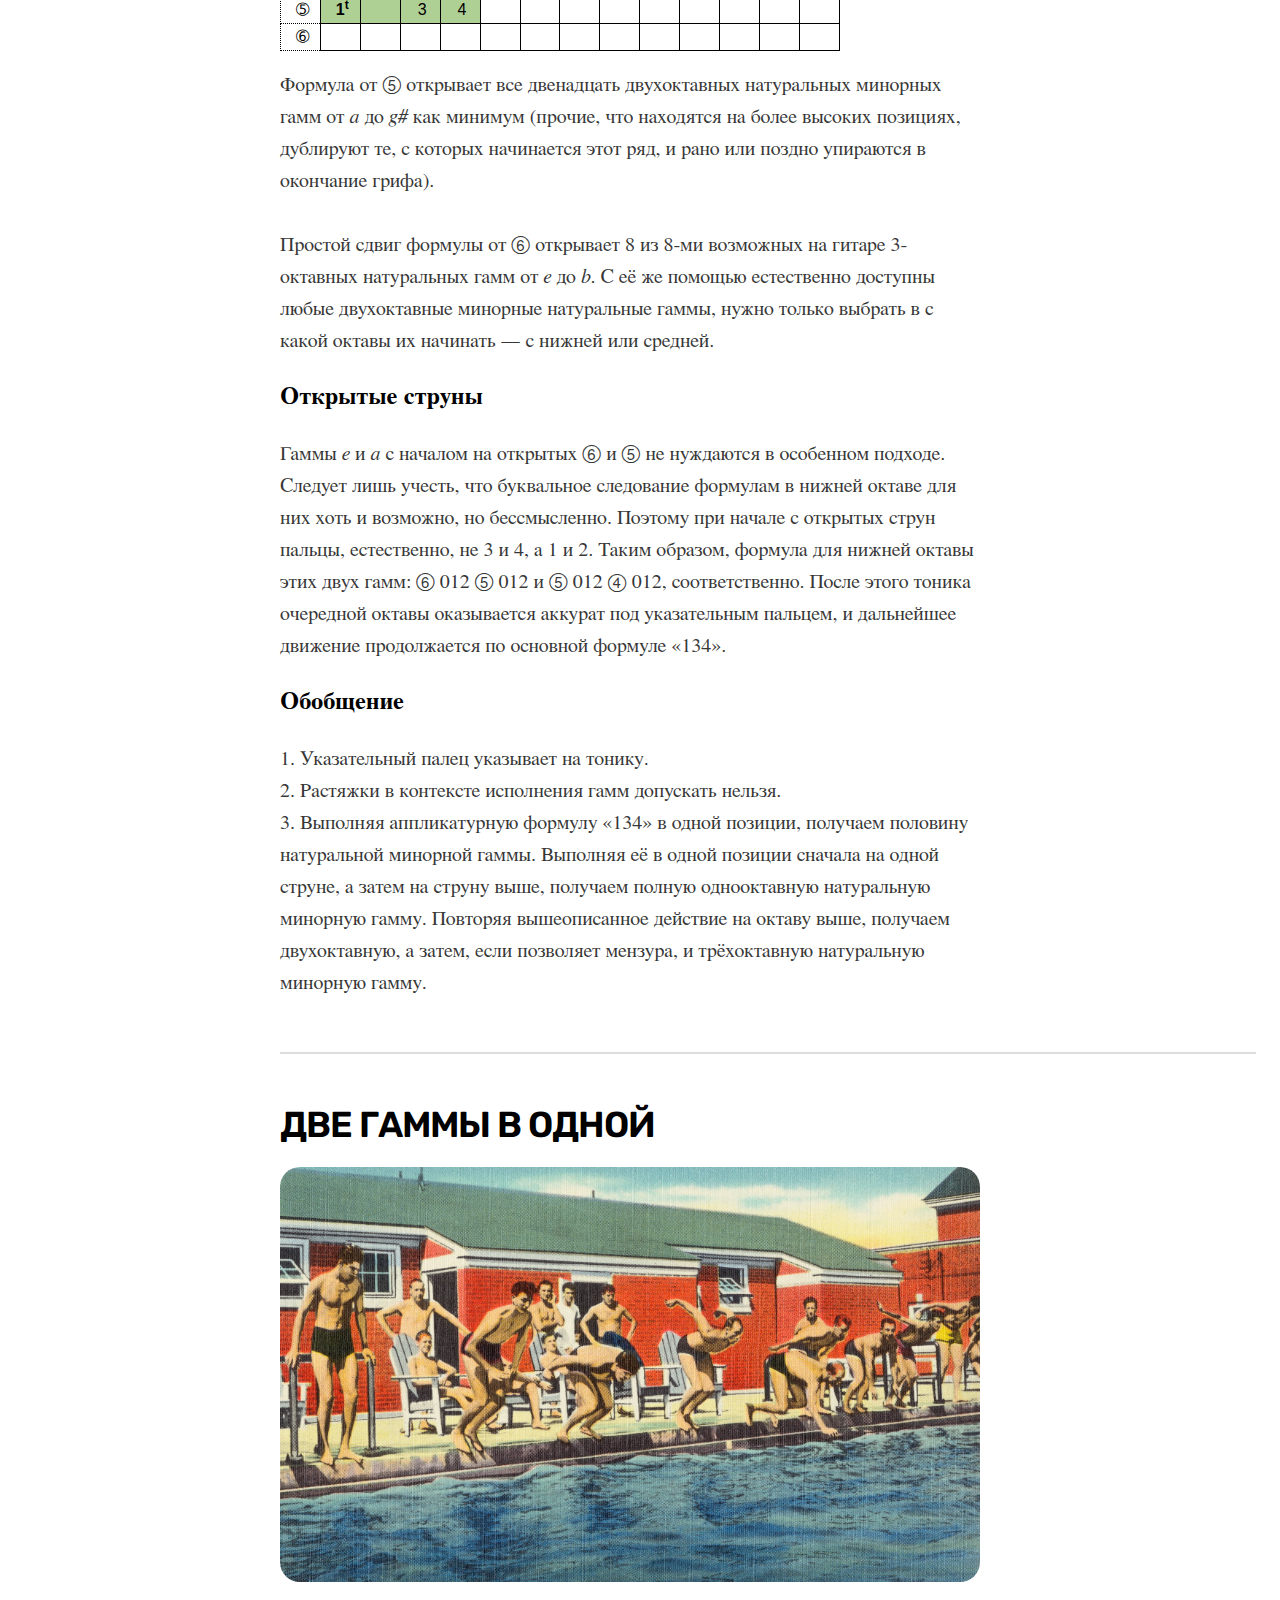
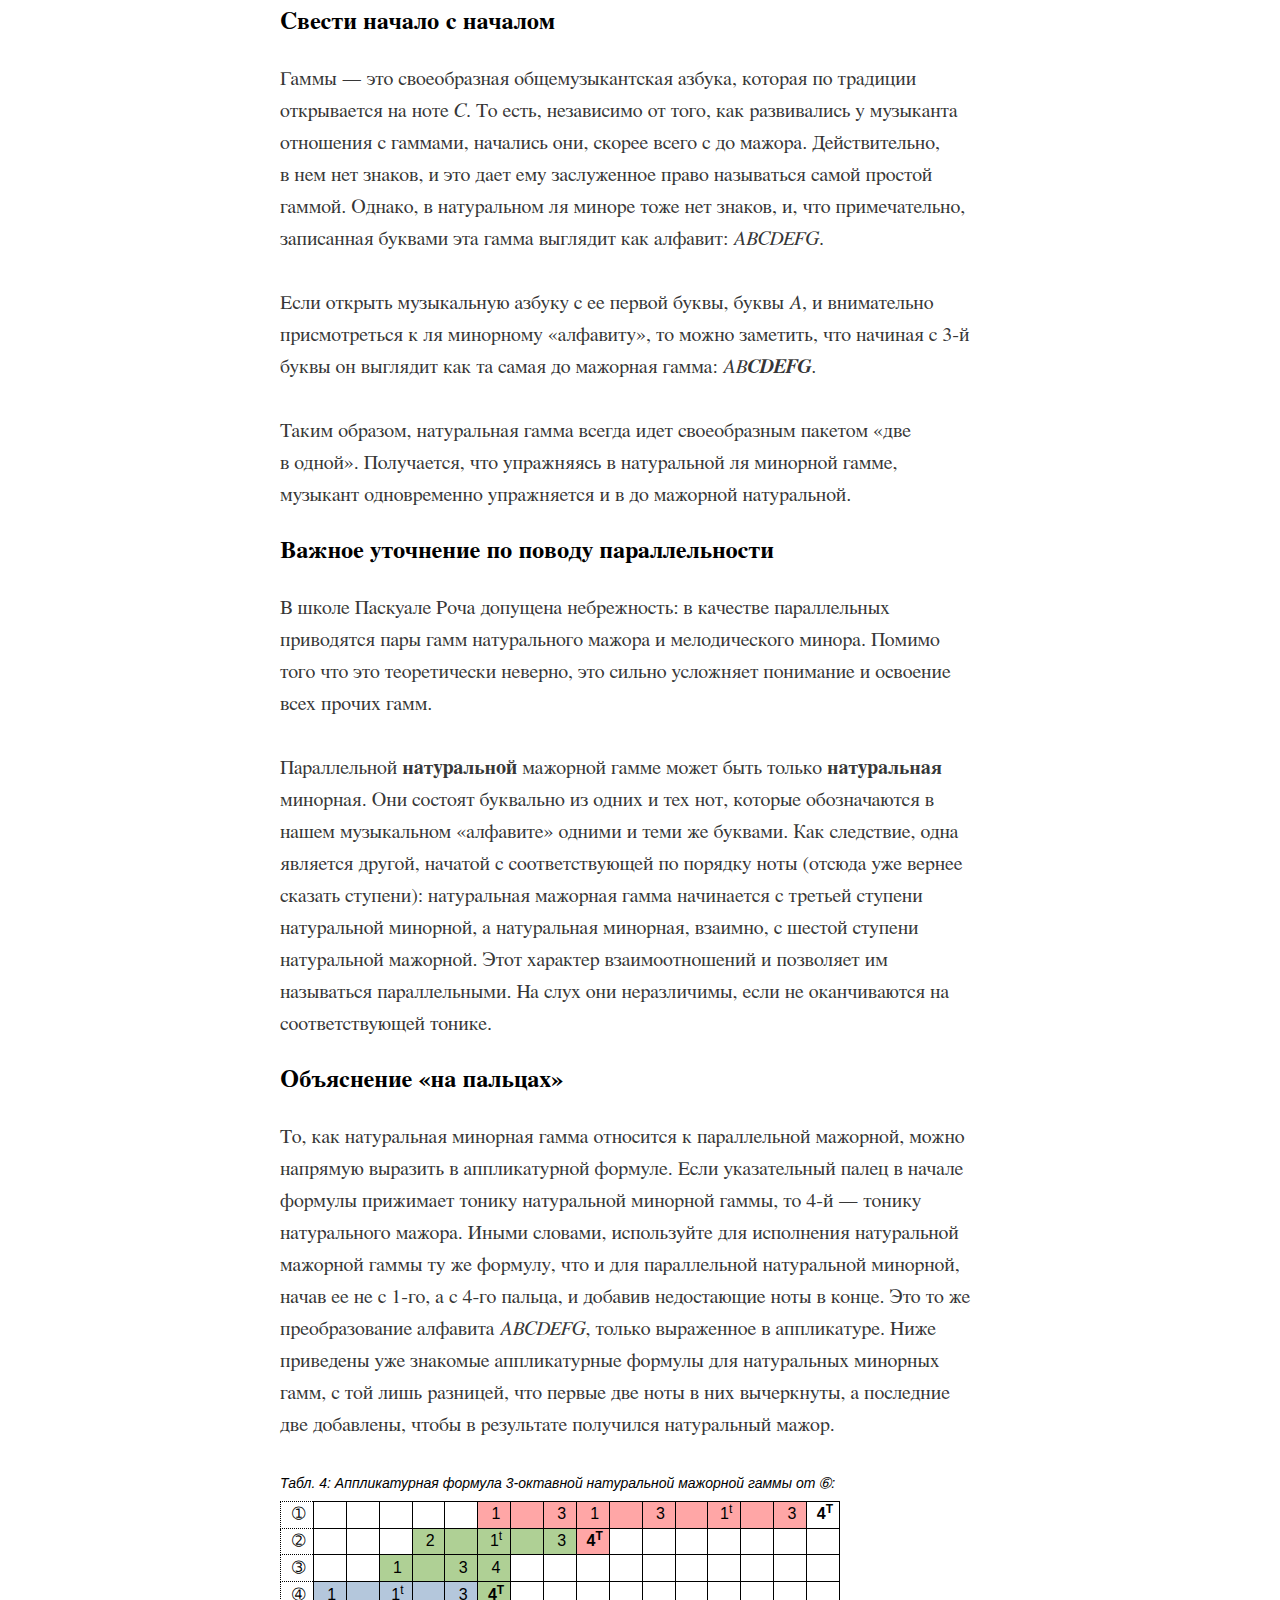
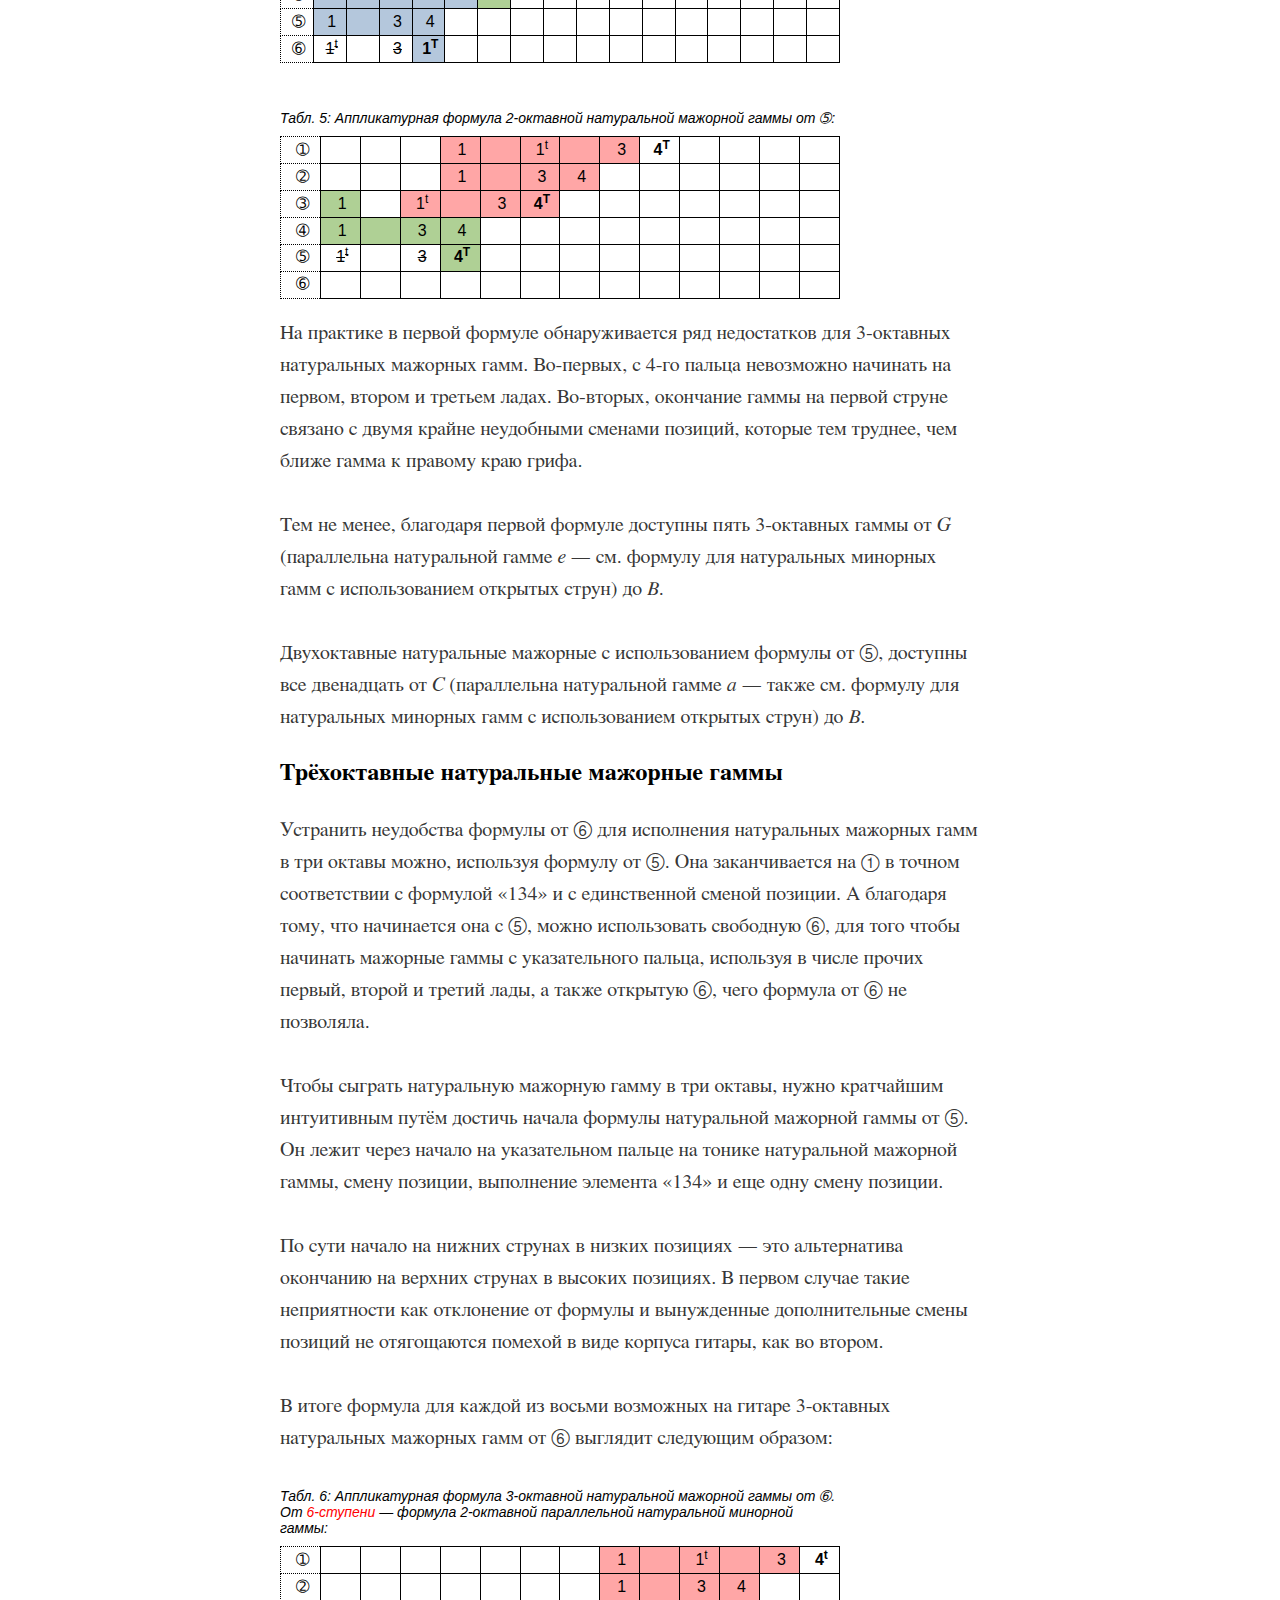
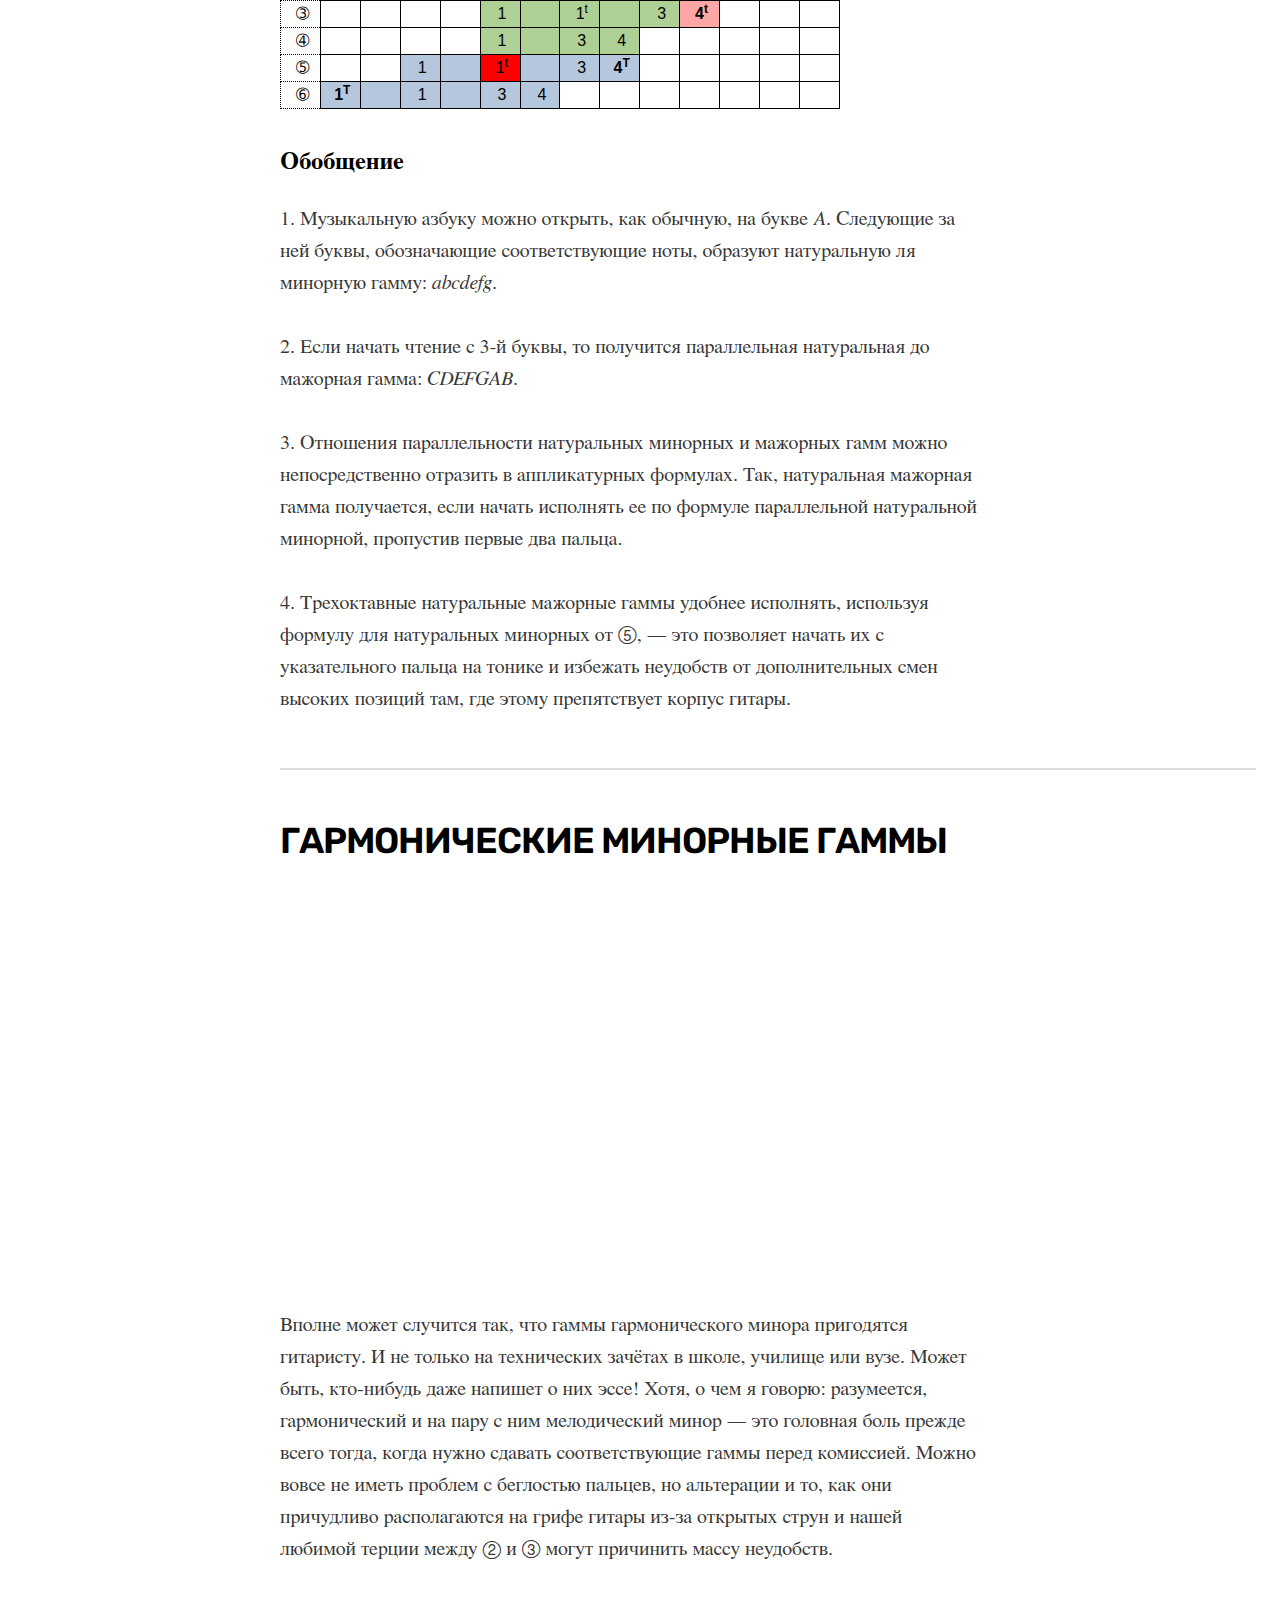
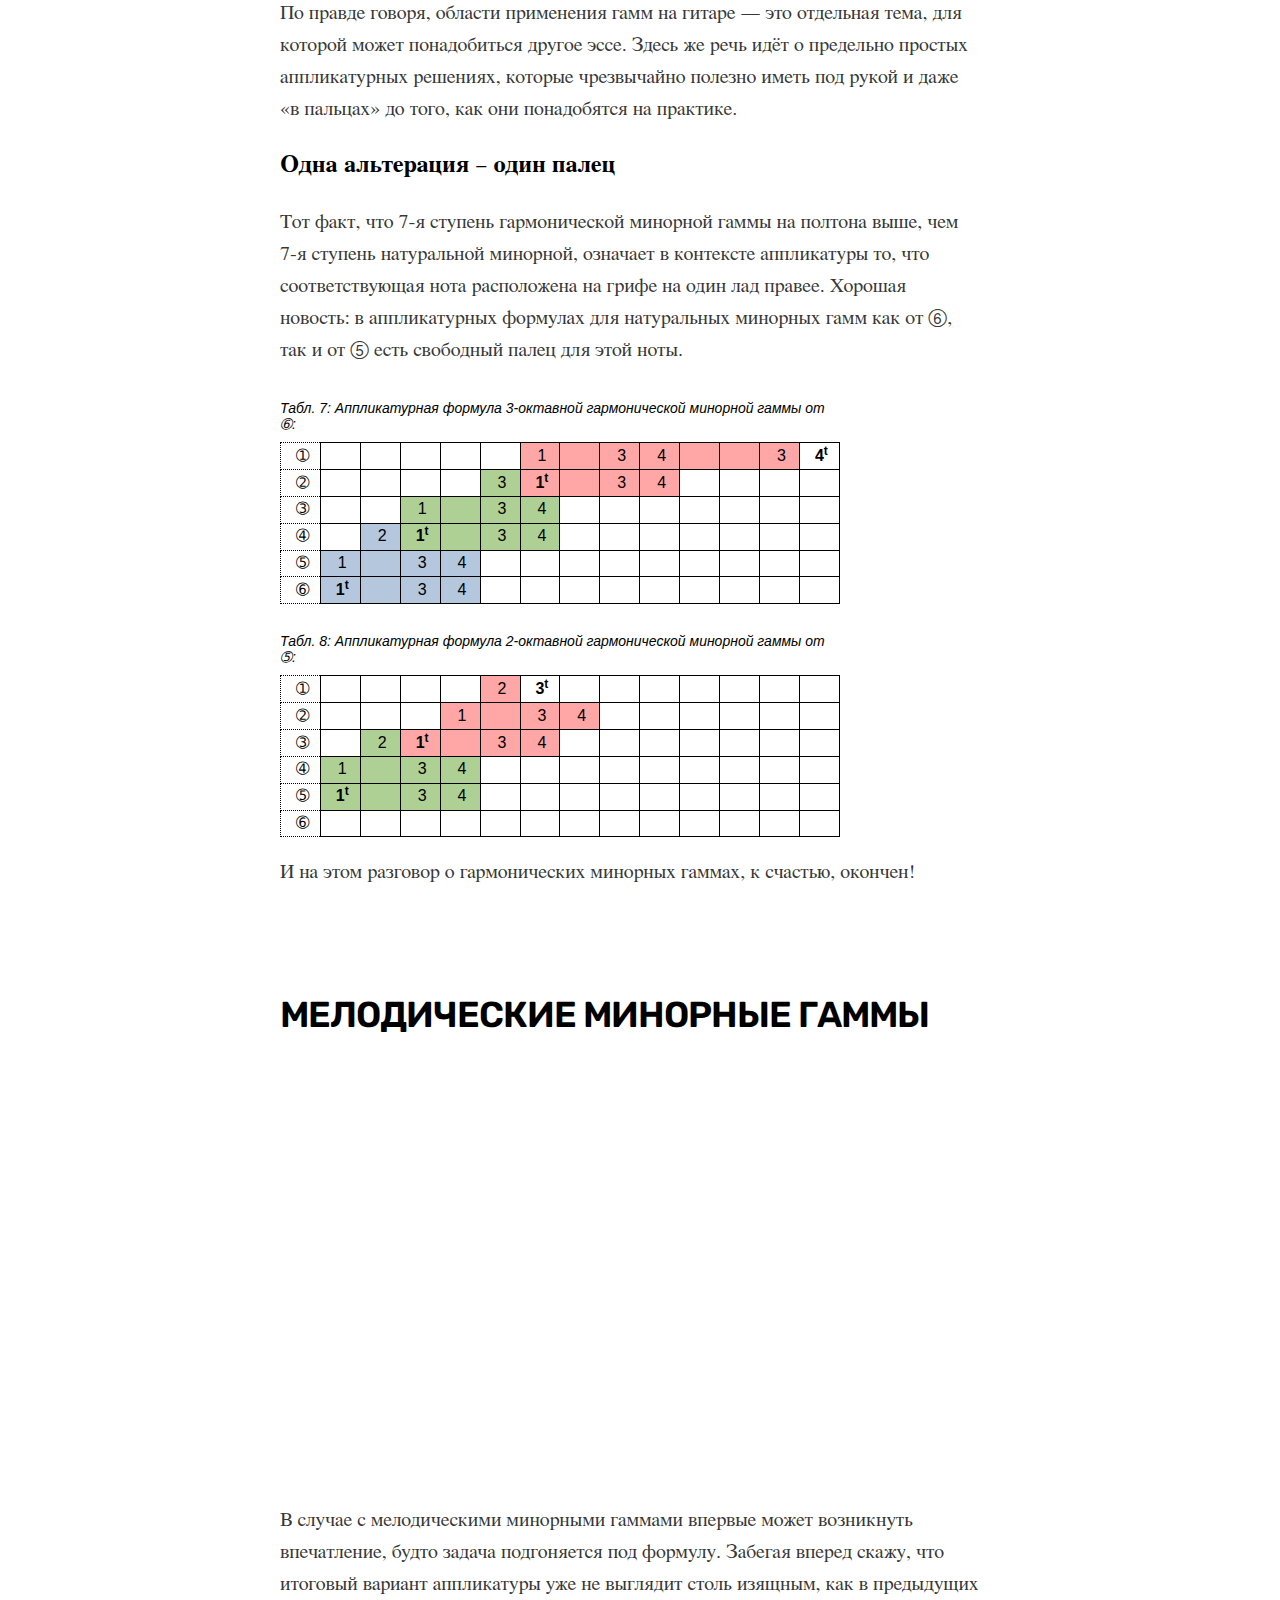
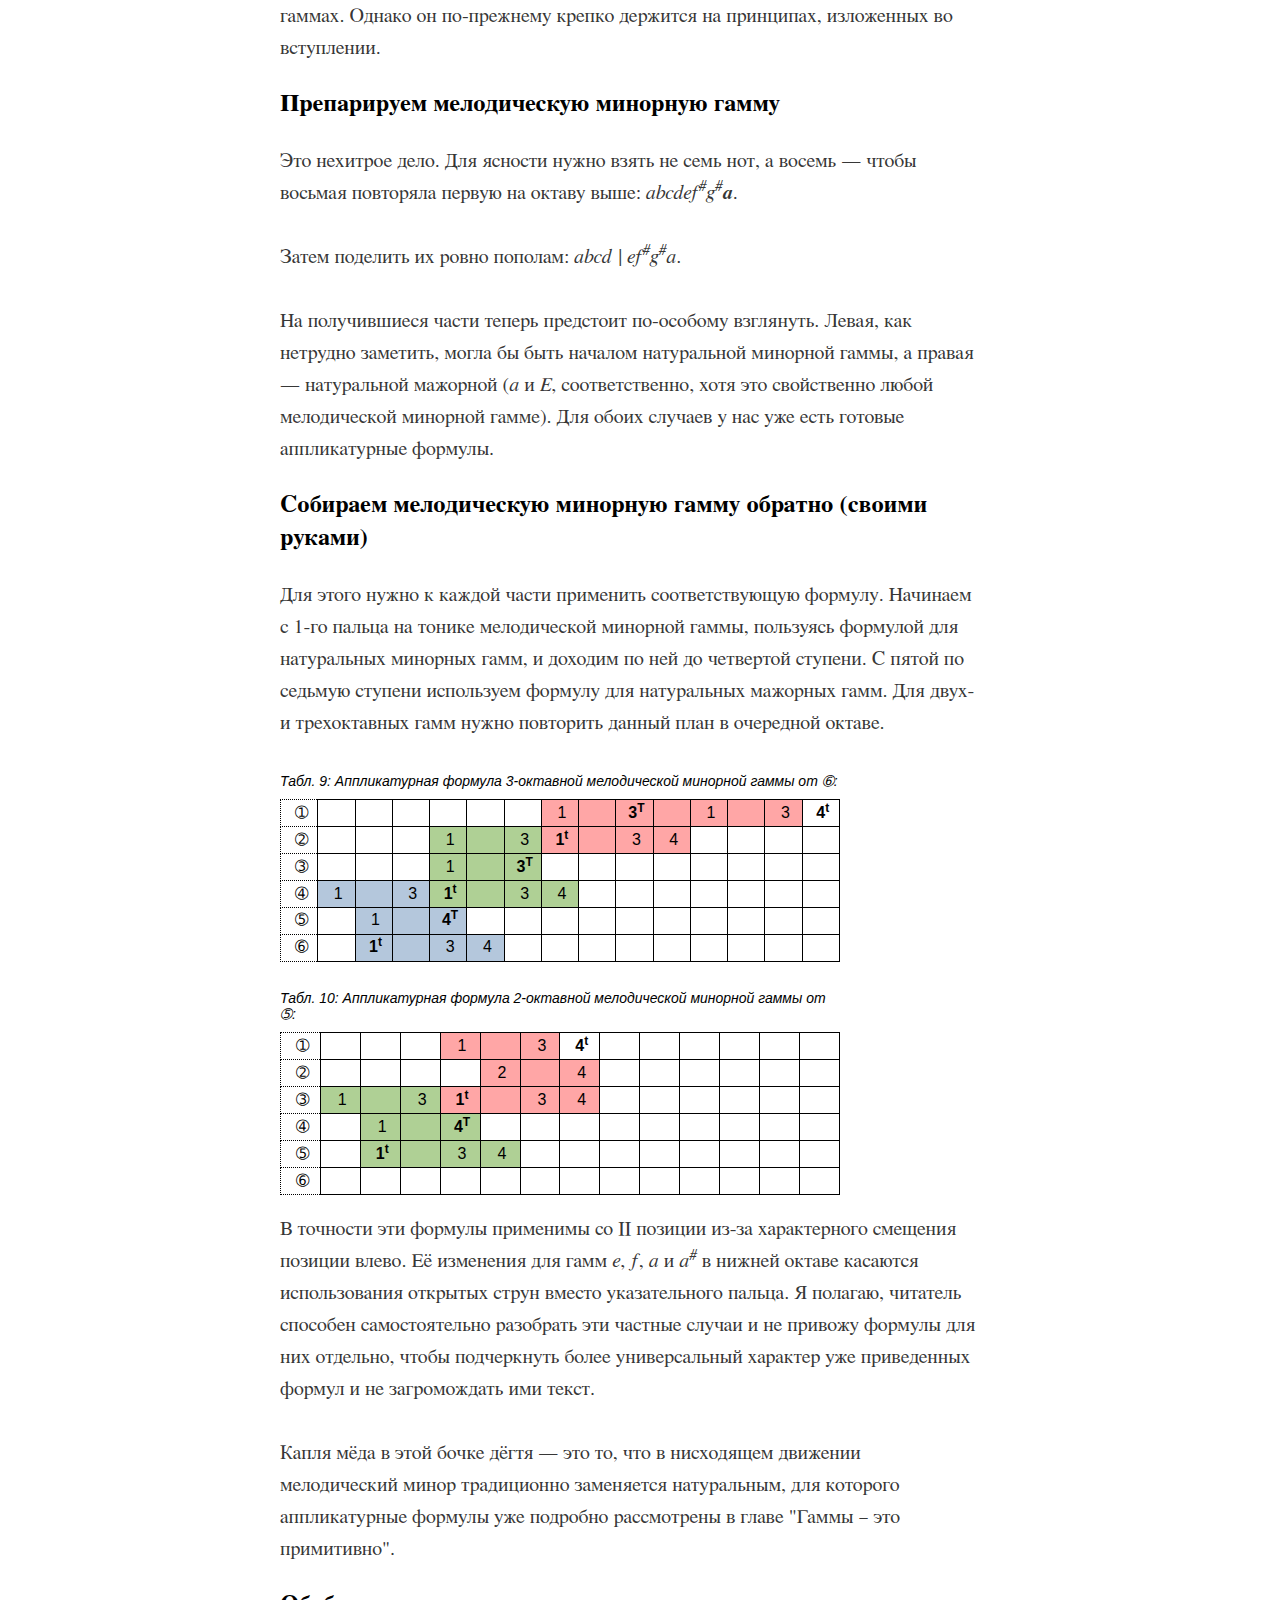
==== commit 63a6df3d: "Merge branch 'main' of https://github.com/45panov/scales_on_guitar" ====
--- a/index.html
+++ b/index.html
@@ -1,5 +1,5 @@
 <!DOCTYPE html>
-<html lang="en">
+<html lang="ru">
     <head>
         <meta charset="utf-8" />
         <meta name="viewport" content="width=device-width,initial-scale=1" />
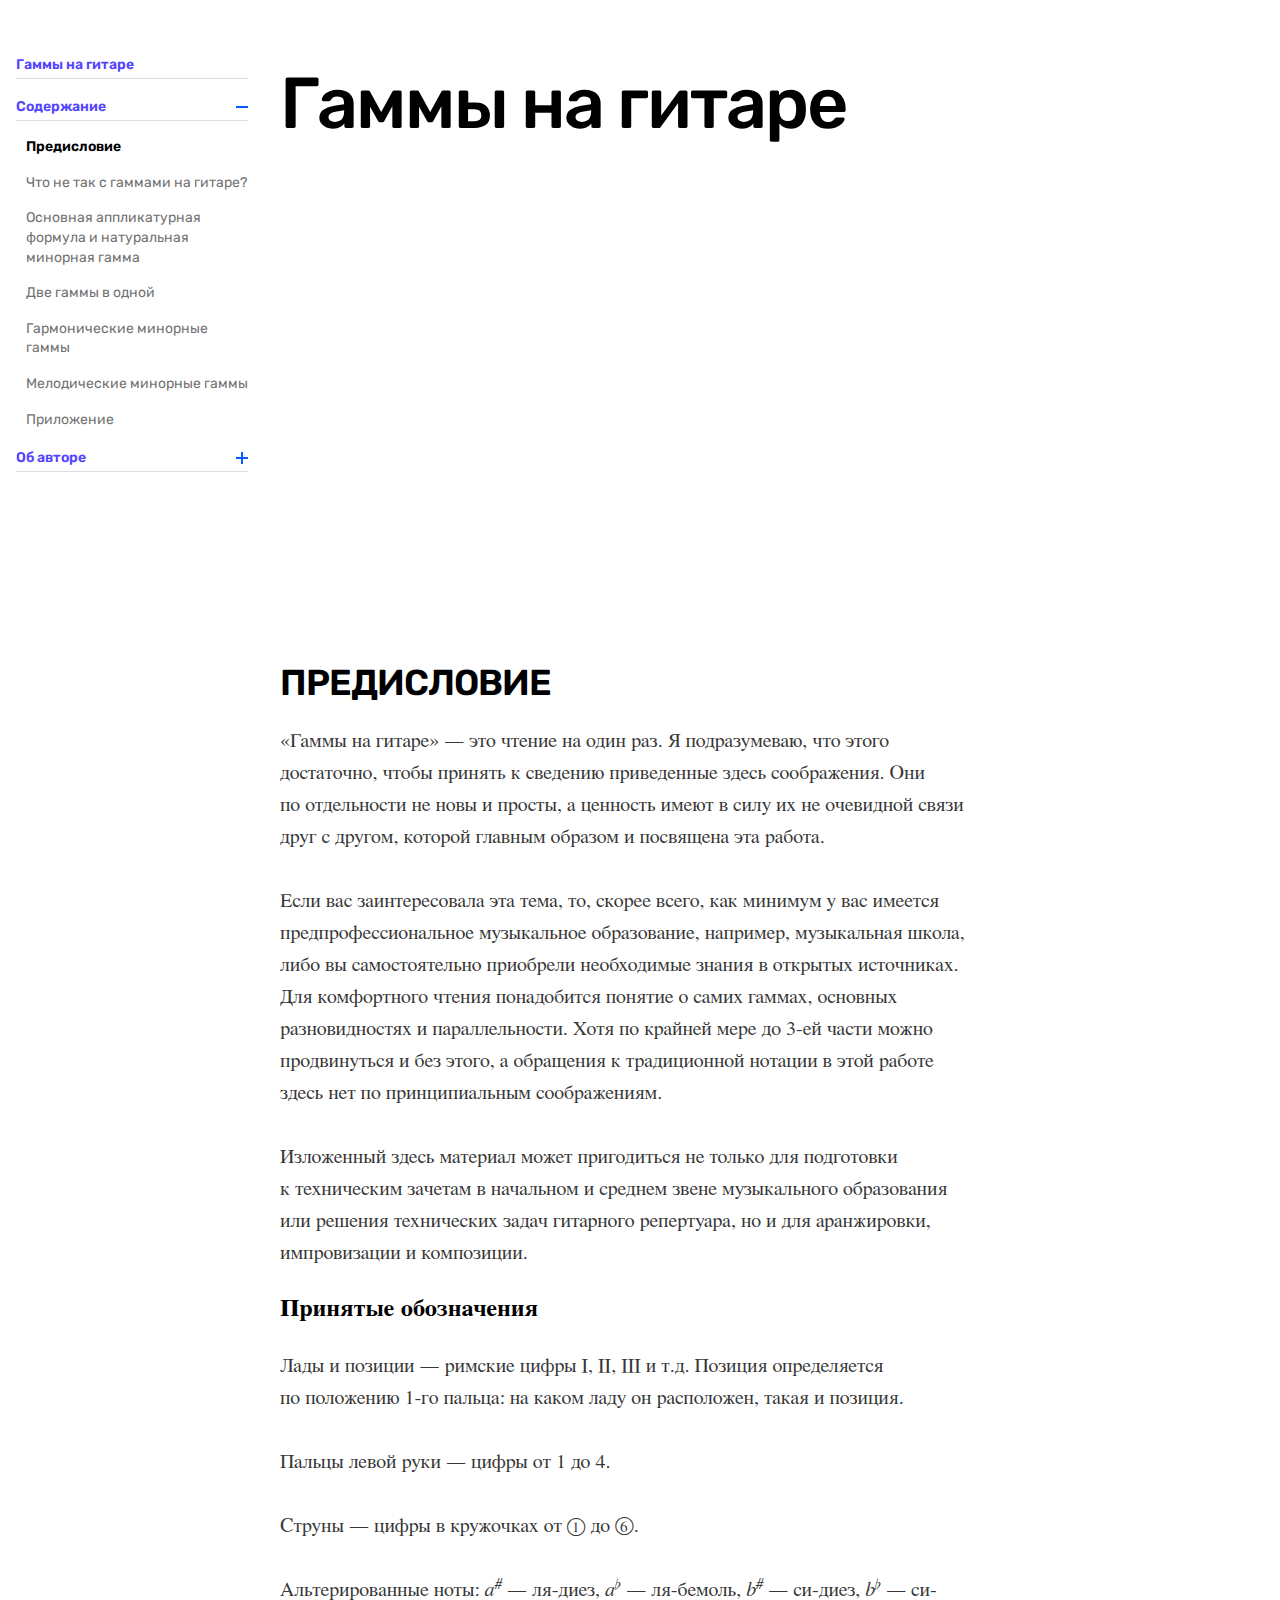
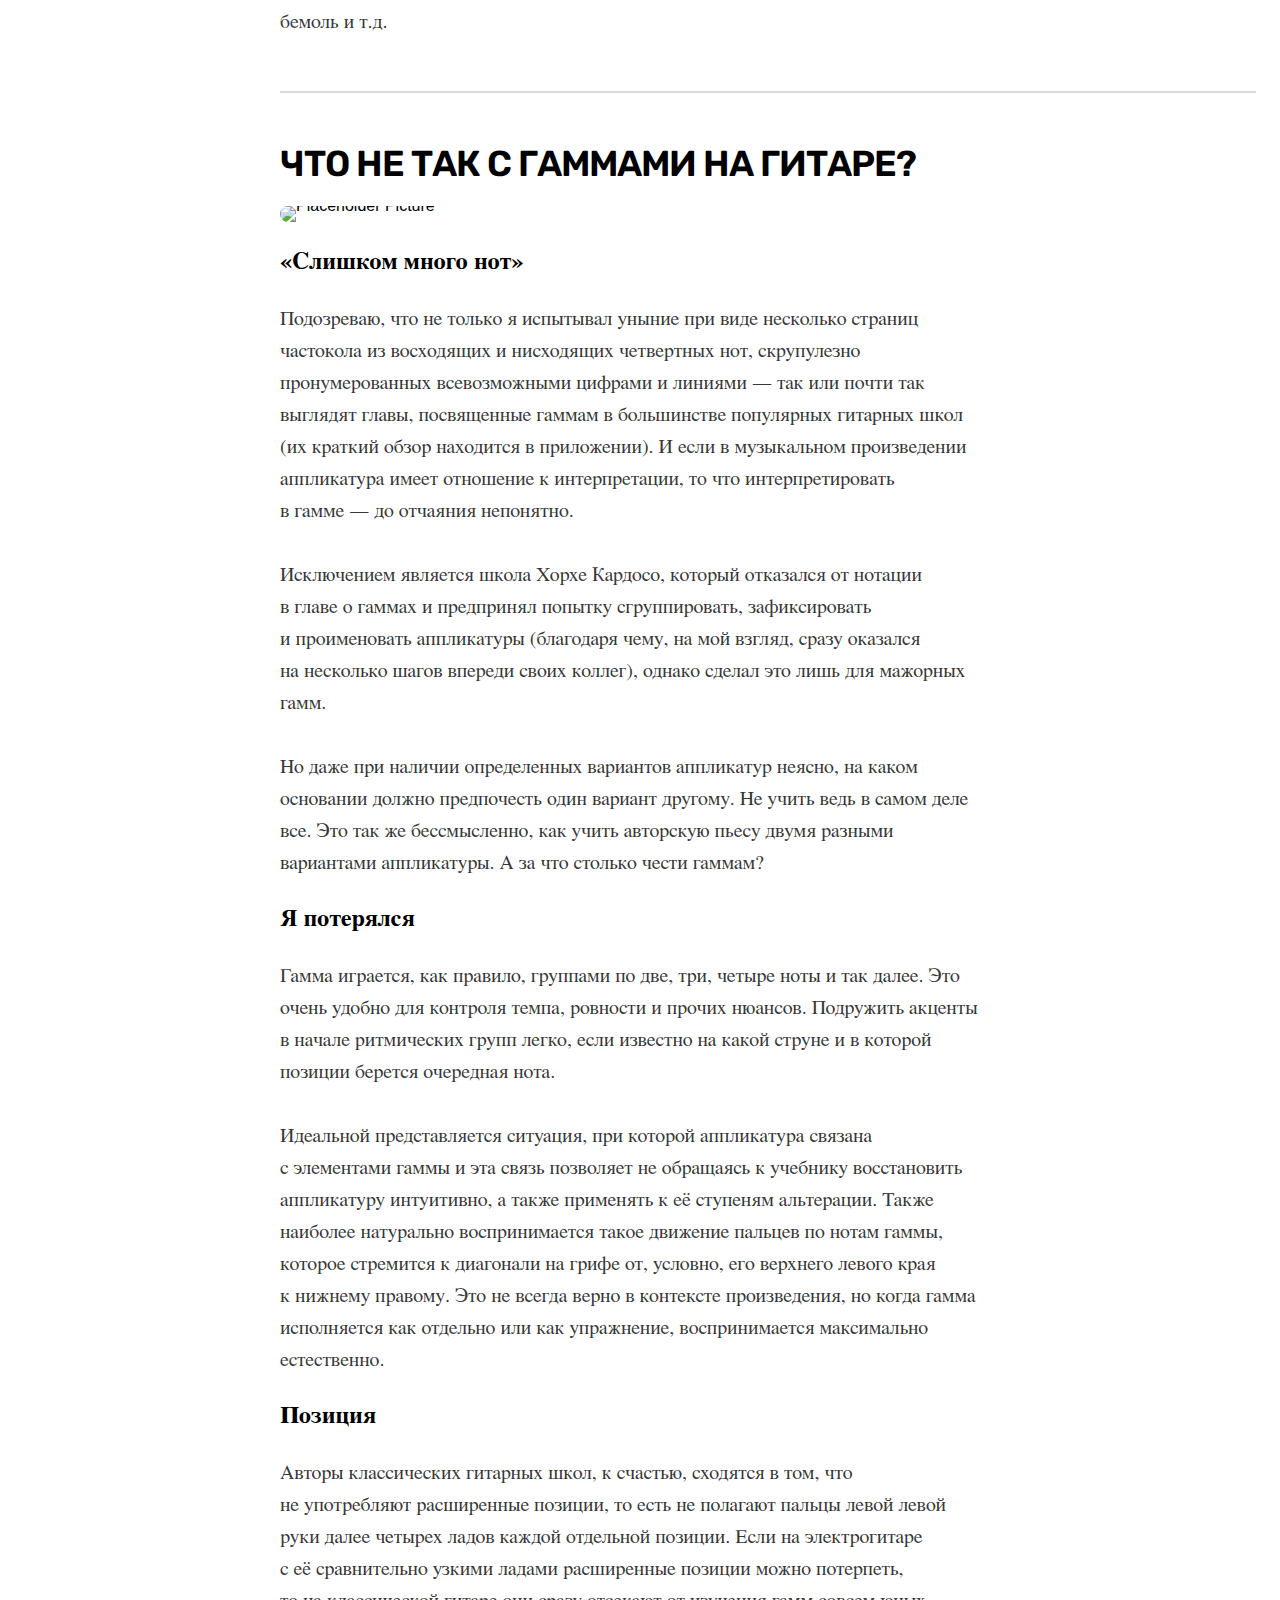
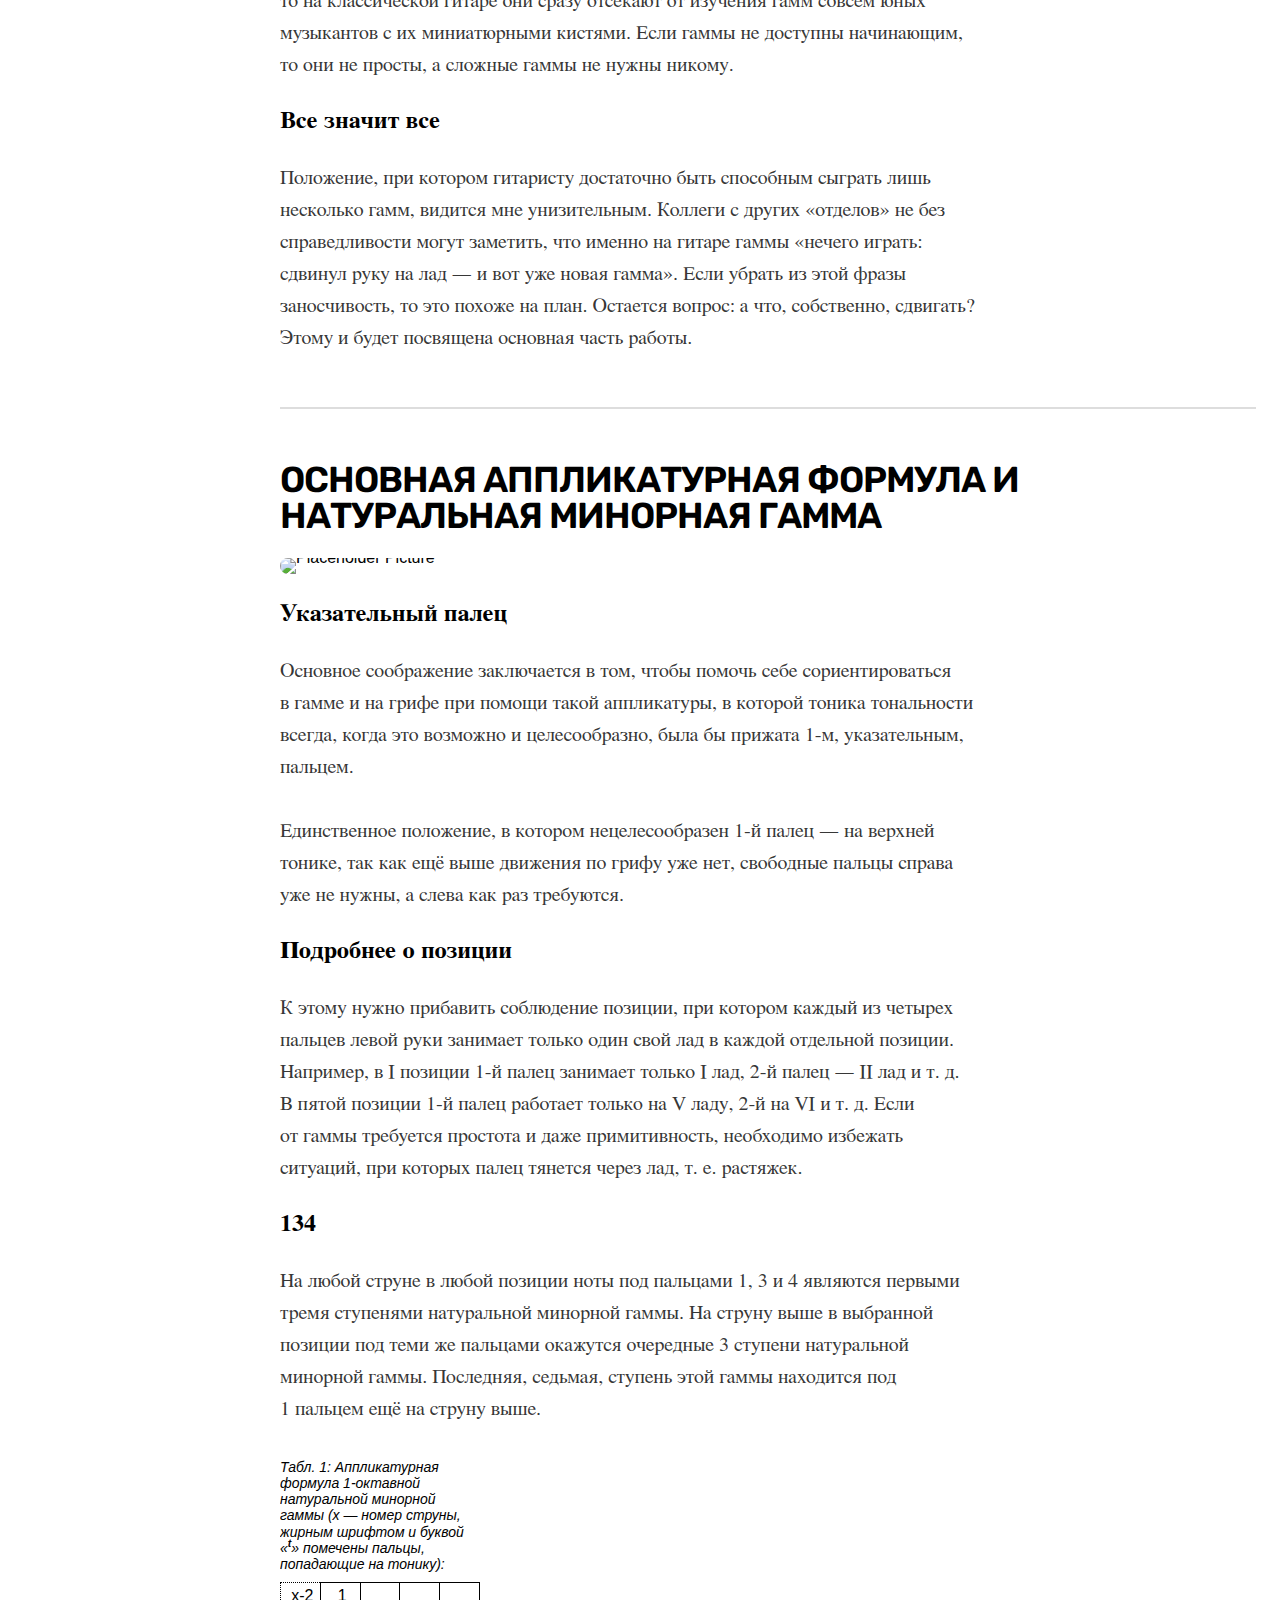
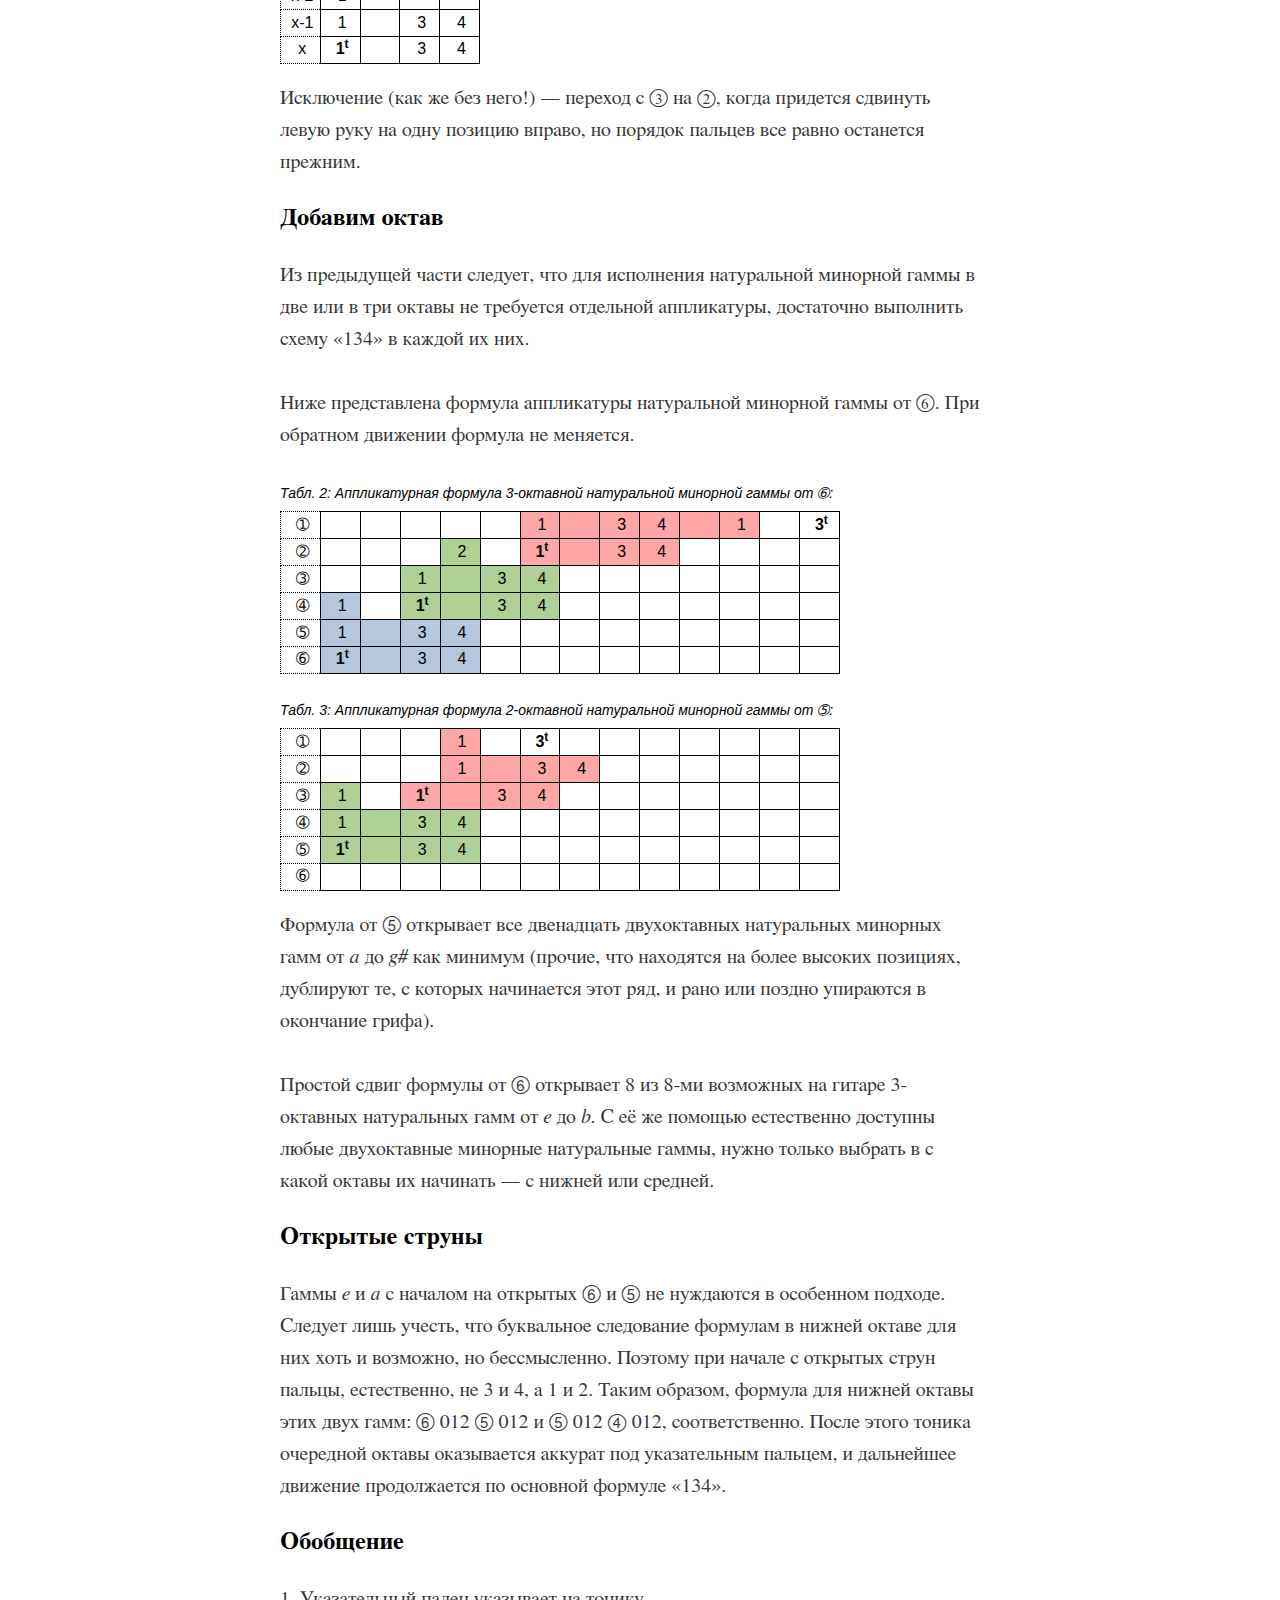
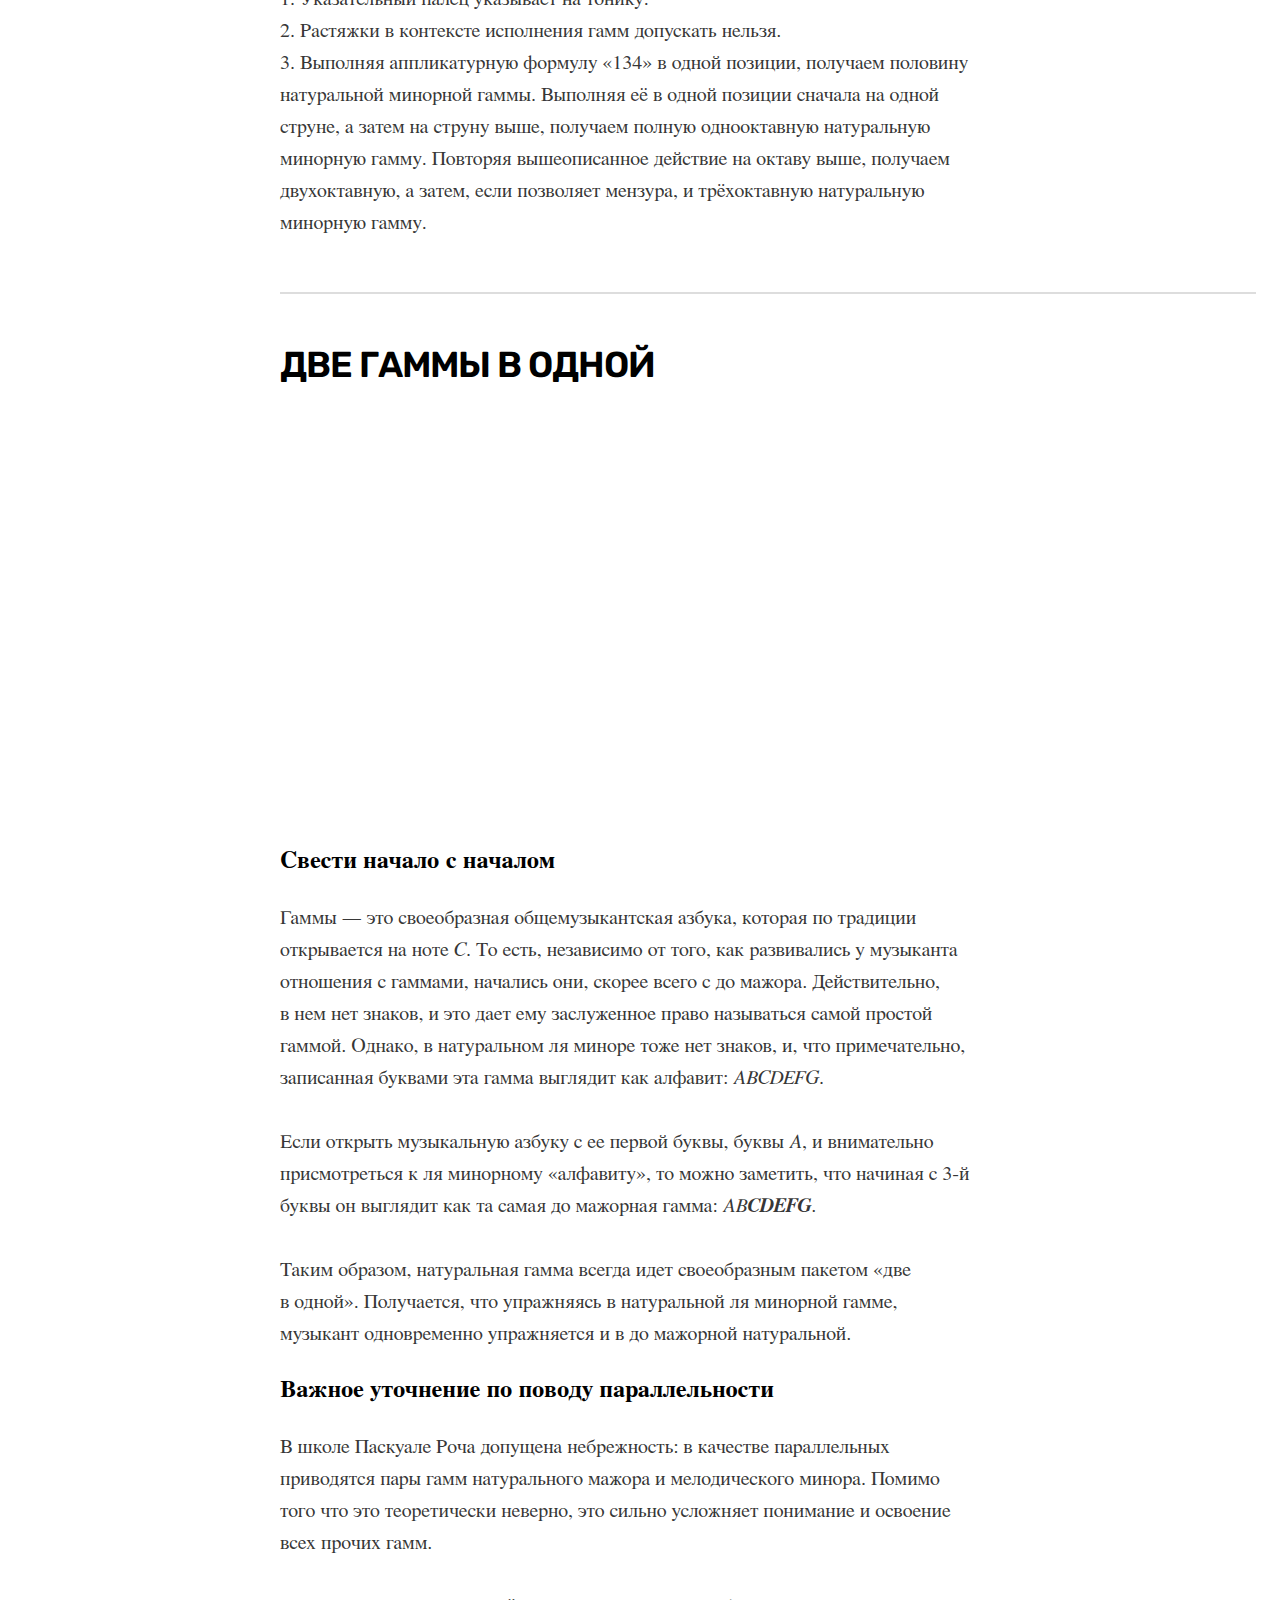
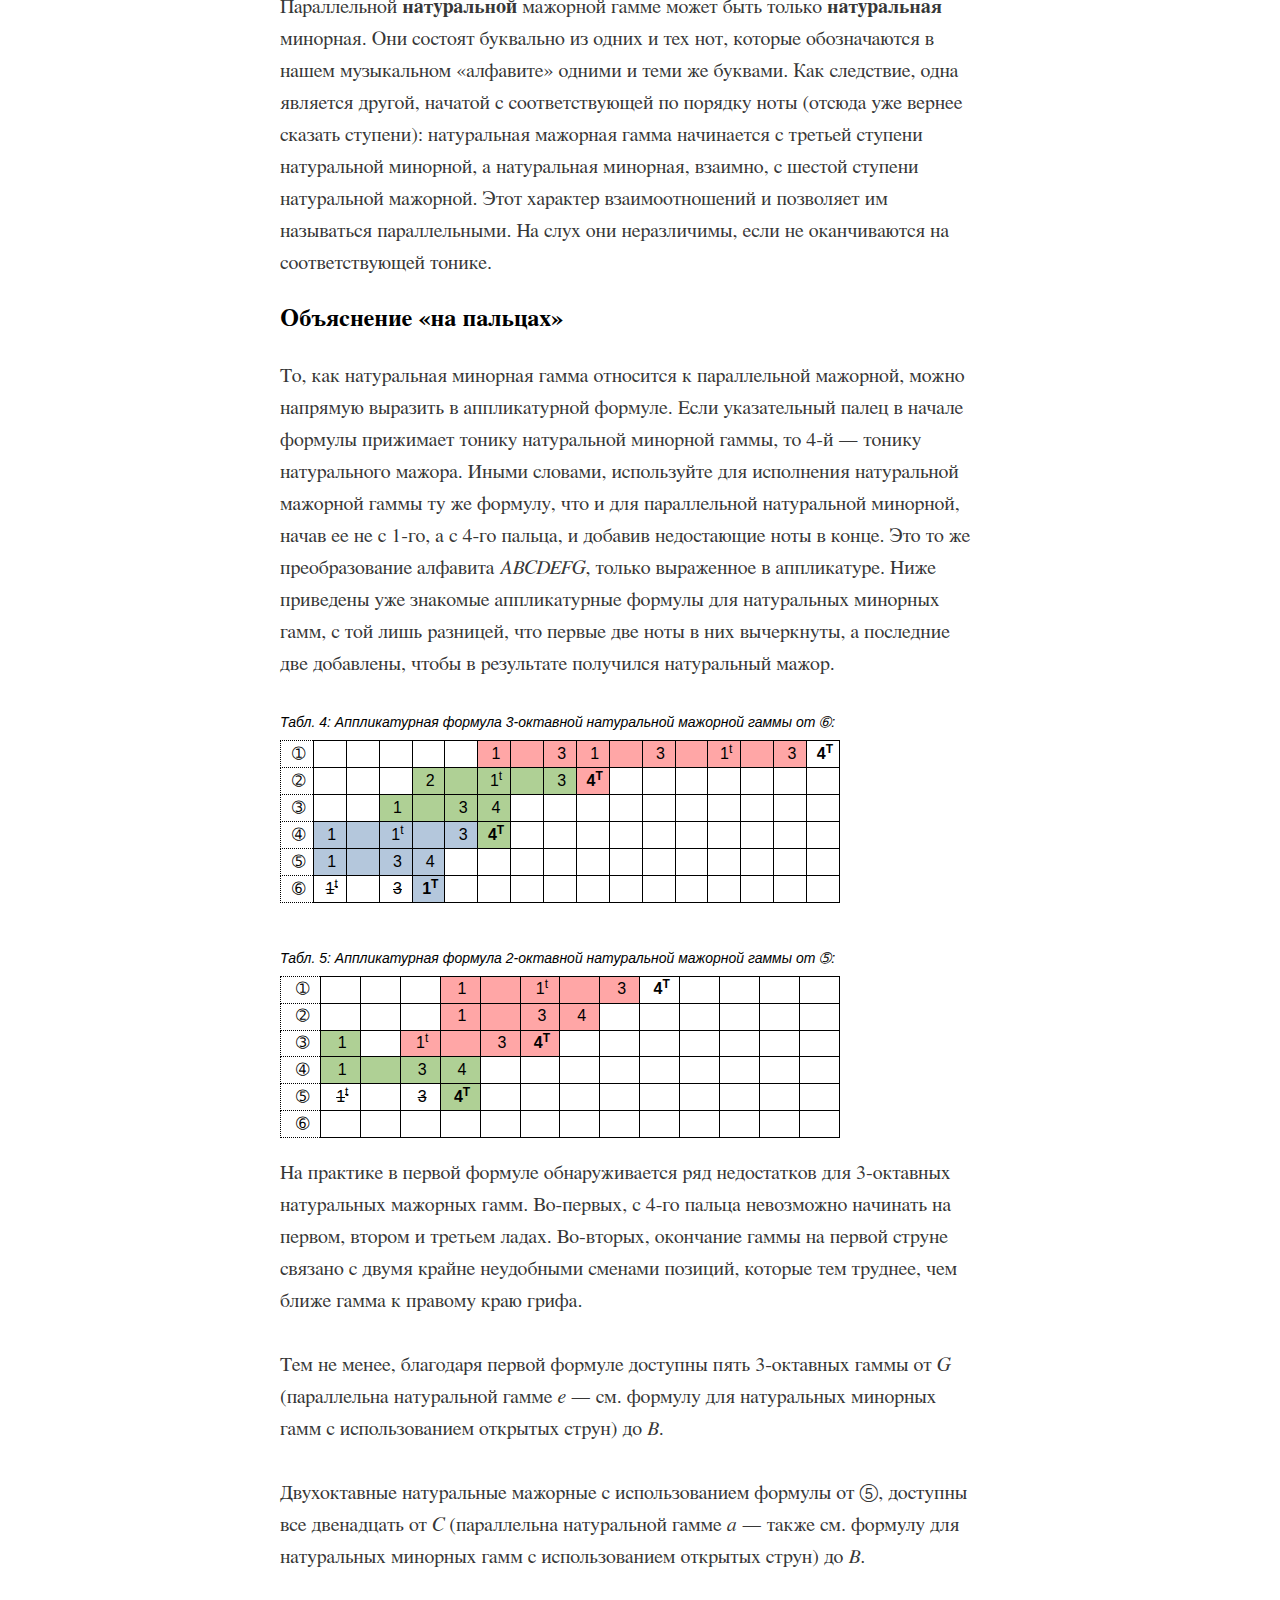
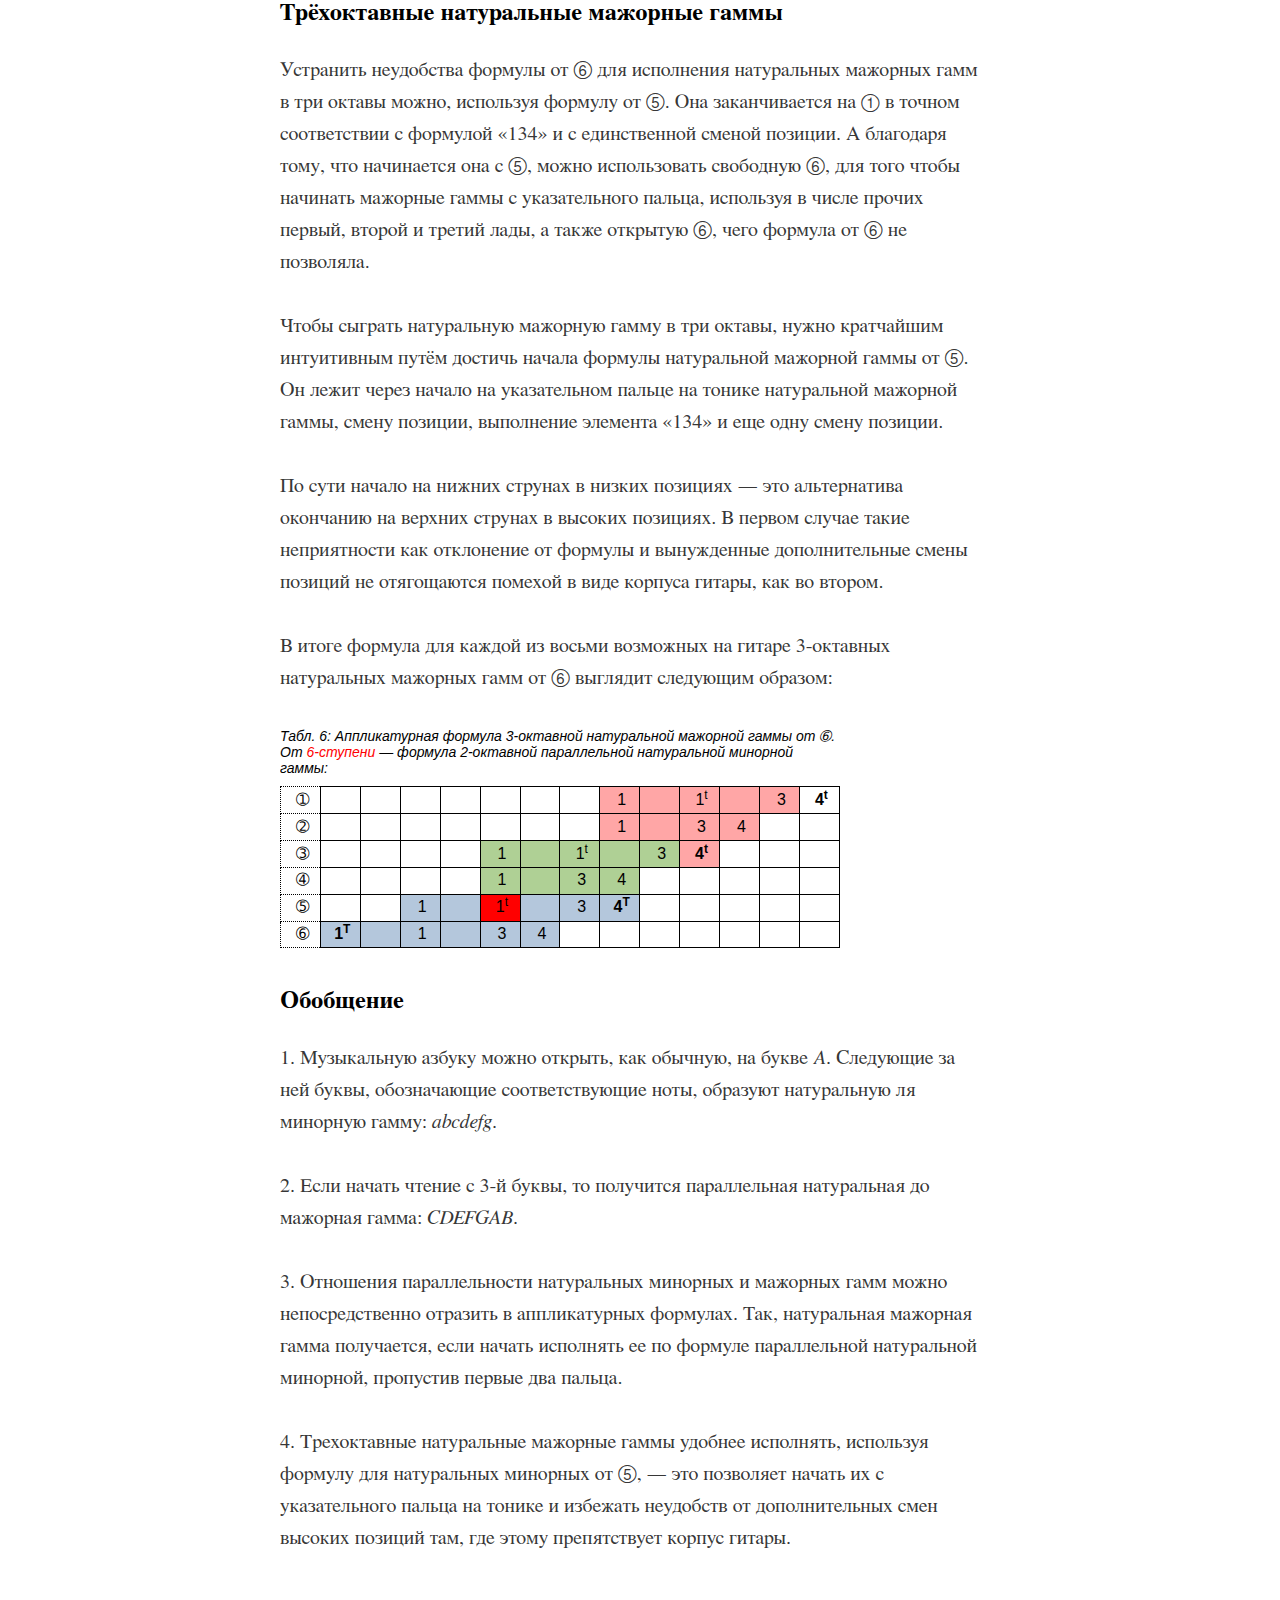
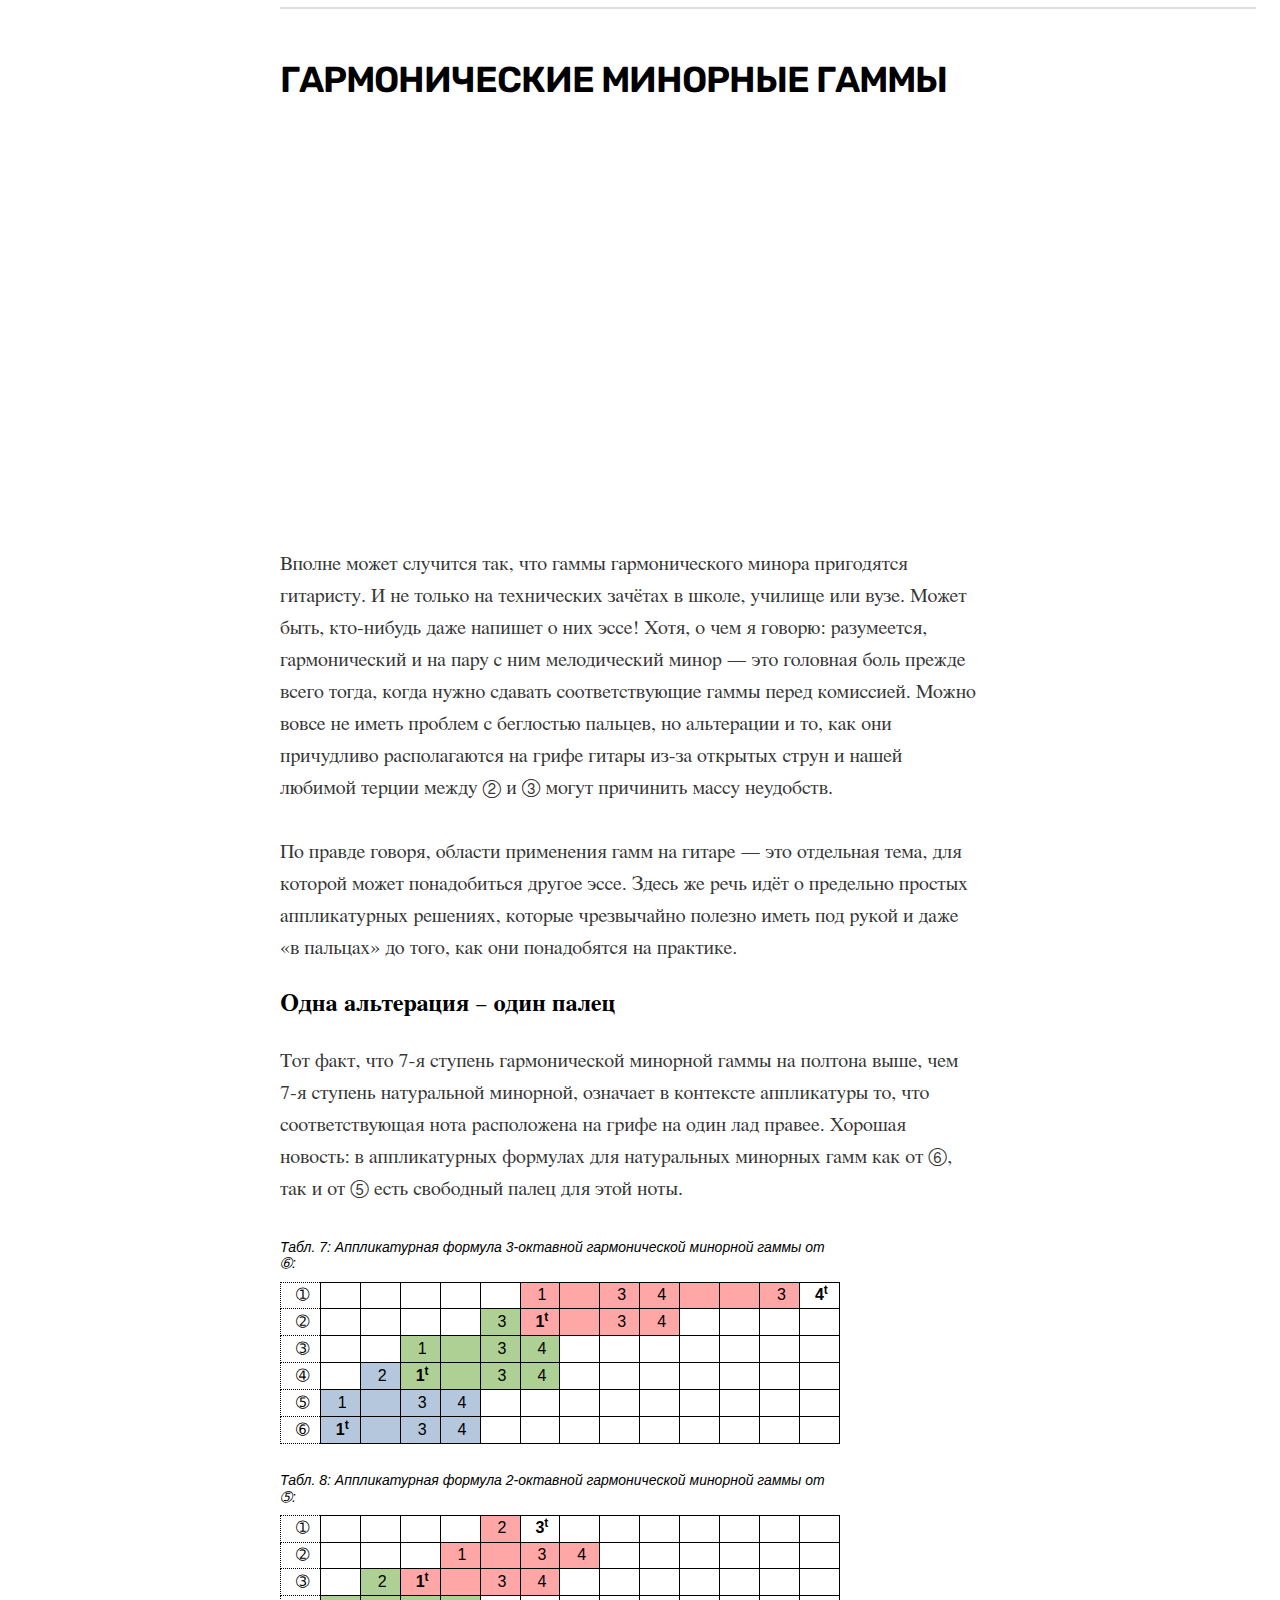
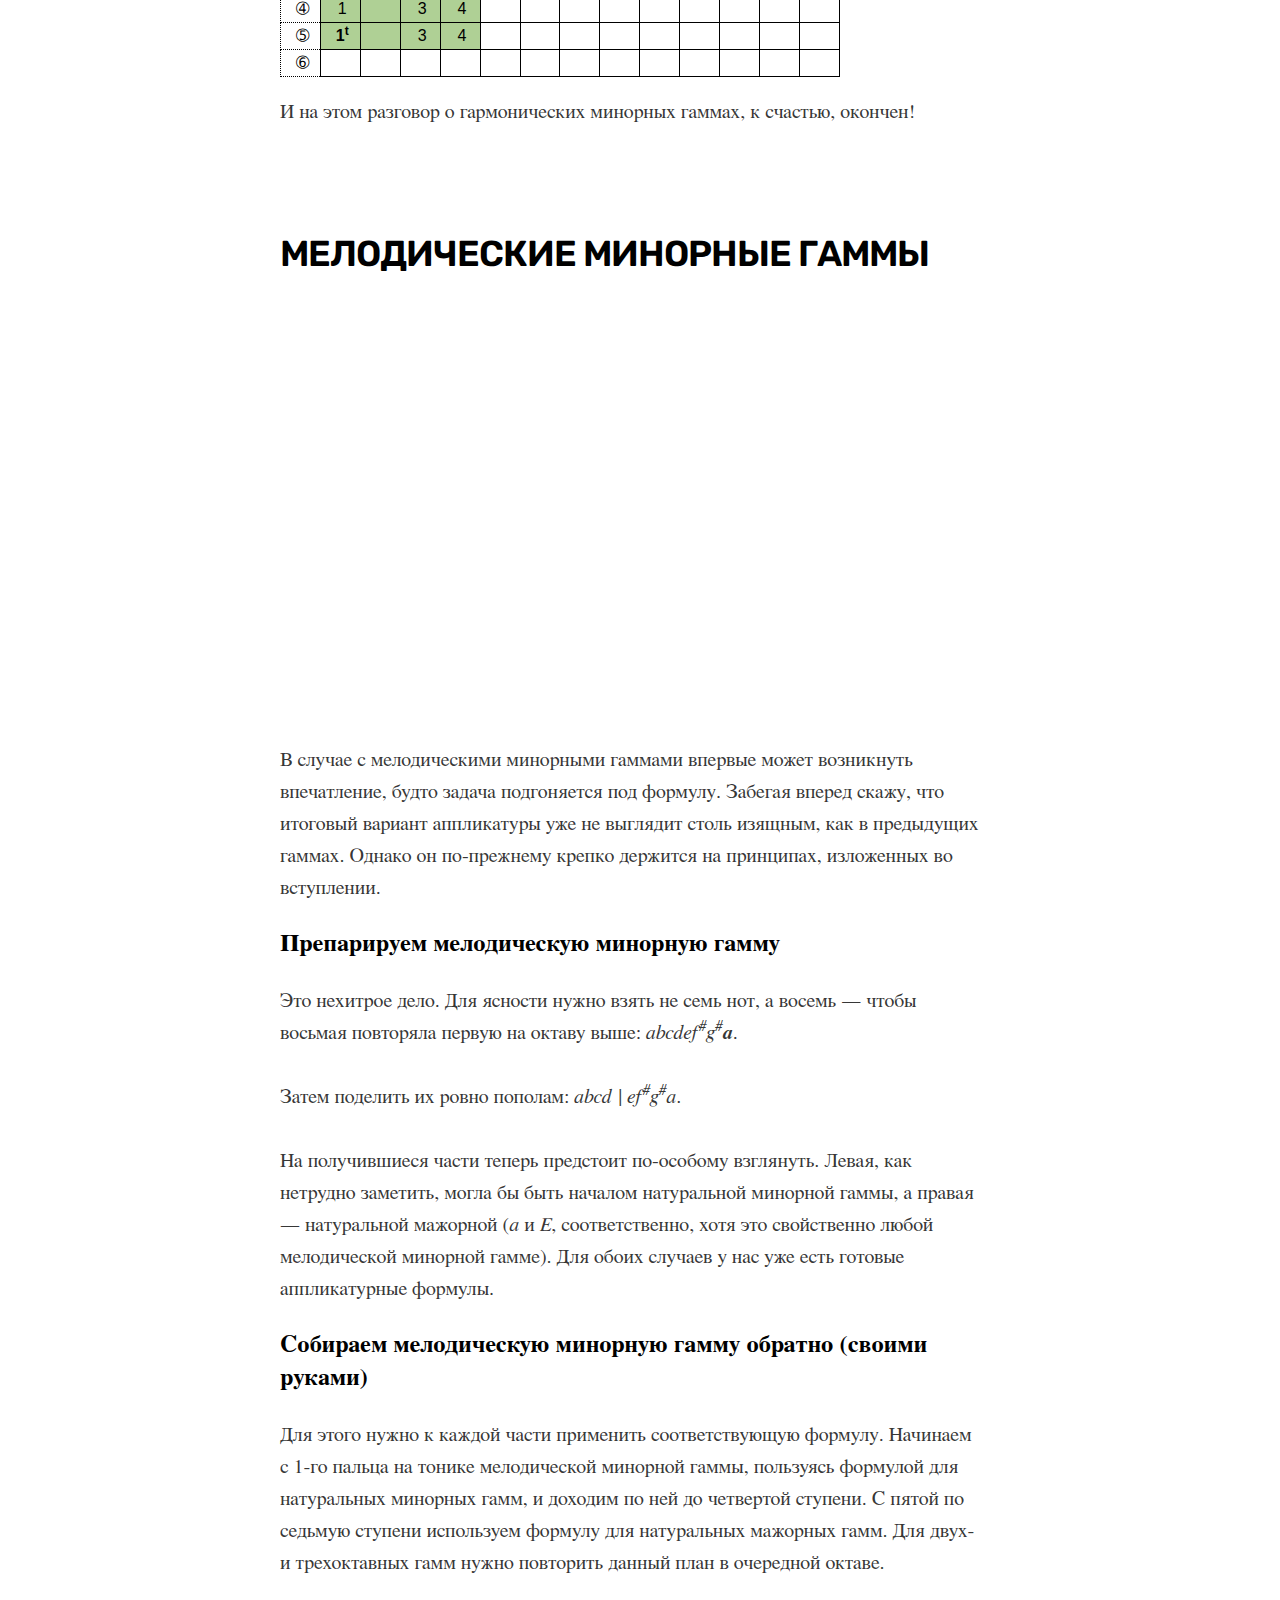
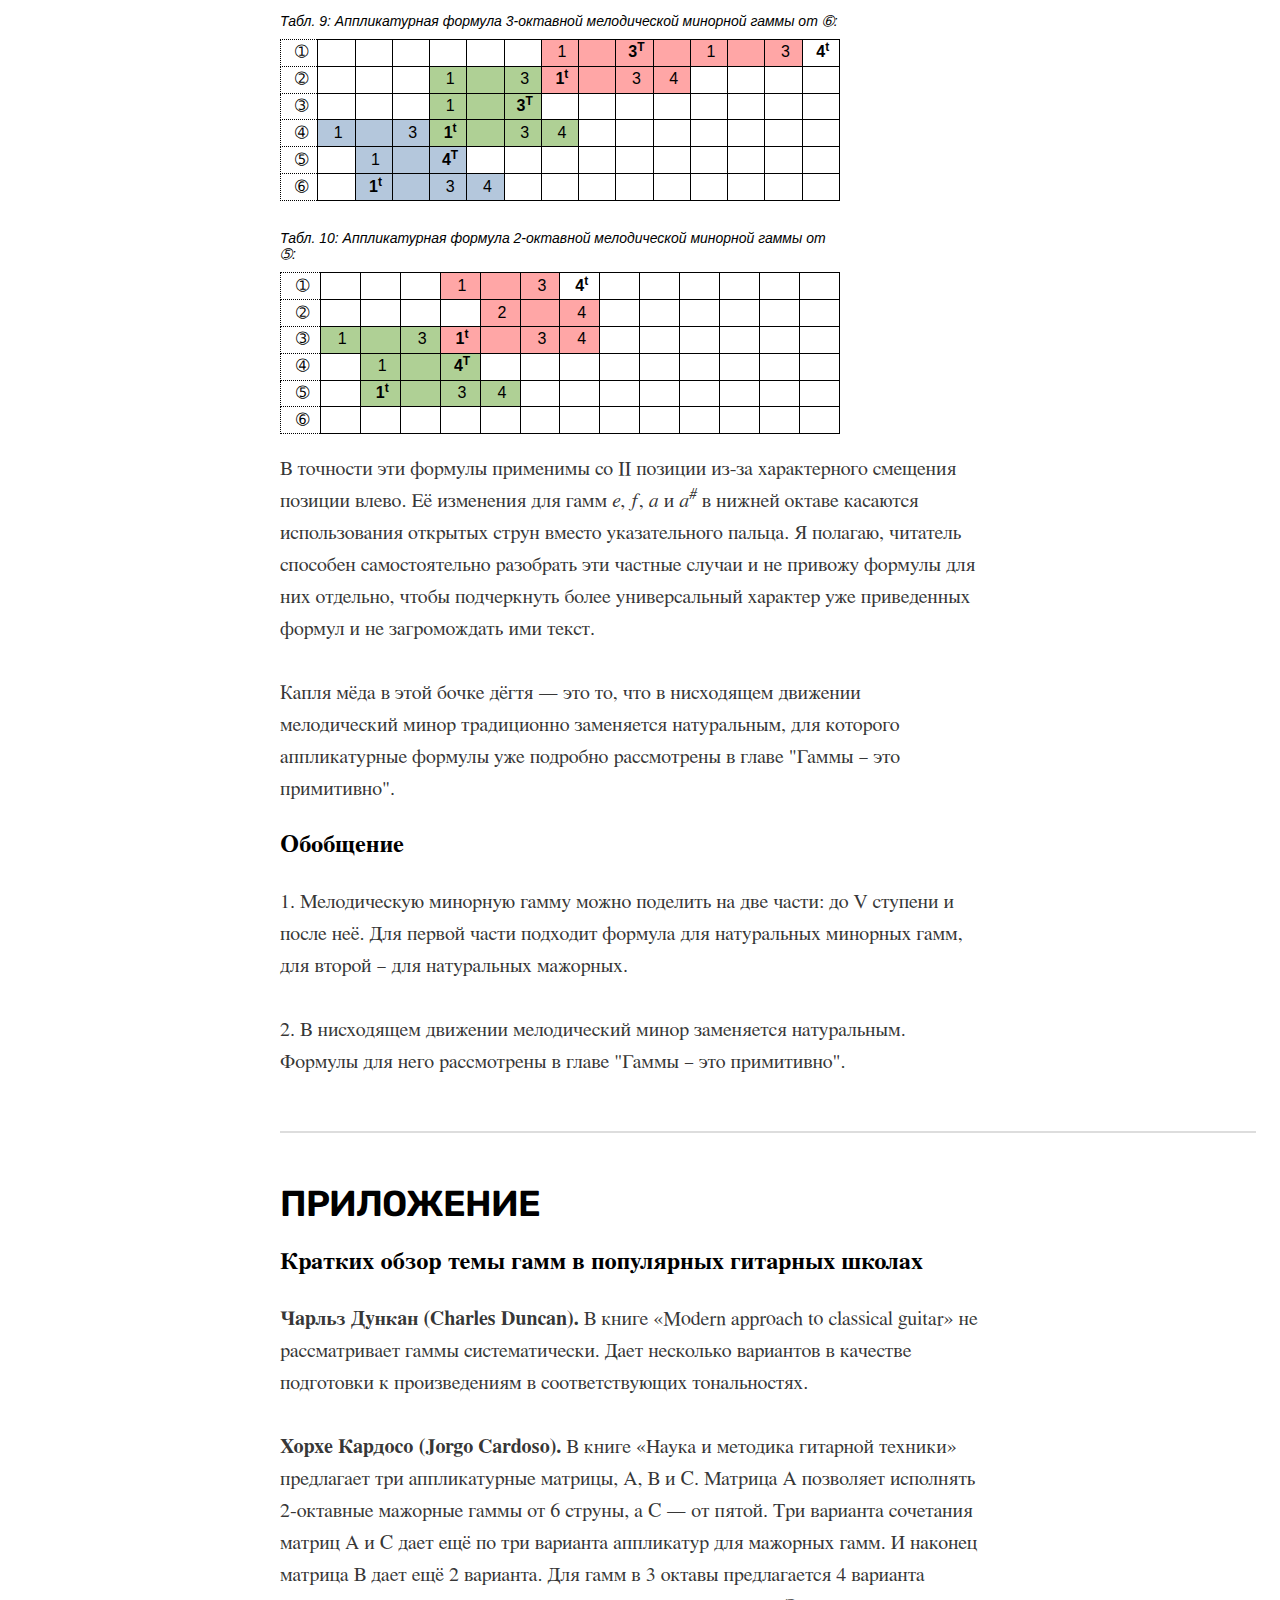
==== commit 32f828d0: "Images renewed. Chapter 3 title changed." ====
--- a/index.html
+++ b/index.html
@@ -1,5 +1,5 @@
 <!DOCTYPE html>
-<html lang="ru">
+<html lang="en">
     <head>
         <meta charset="utf-8" />
         <meta name="viewport" content="width=device-width,initial-scale=1" />
@@ -118,7 +118,7 @@
                                 alt="Placeholder Picture"
                                 width="1920"
                                 height="1136"
-                                src="./images/boston-public-library-CfeRsl6jVGQ-unsplash.jpg"
+                                src="./images/deepdreamgenerator_02.jpg"
                                 loading="lazy" />
                         </picture>
                     </div>
@@ -205,7 +205,7 @@
                 <!-- ГАММЫ — ЭТО ПРИМИТИВНО (И ЭТО ХОРОШО) -->
                 <div class="container section-content-guide">
                     <h2 class="title-section" id="chapter-3">
-                        ГАММЫ — ЭТО ПРИМИТИВНО (И ЭТО ХОРОШО)<br />
+                        ОСНОВНАЯ АППЛИКАТУРНАЯ ФОРМУЛА И НАТУРАЛЬНАЯ МИНОРНАЯ ГАММА<br />
                     </h2>
                     <div class="responsive-picture picture">
                         <picture>
@@ -213,7 +213,7 @@
                                 alt="Placeholder Picture"
                                 width="1920"
                                 height="1136"
-                                src="./images/boston-public-library-j1n2gBLEi_4-unsplash.jpg"
+                                src="./images/deepdreamgenerator_03.jpg"
                                 loading="lazy" />
                         </picture>
                     </div>
@@ -246,7 +246,7 @@
 На&nbsp;любой струне в&nbsp;любой позиции ноты под пальцами 1, 3&nbsp;и
 4&nbsp;являются первыми тремя ступенями натуральной минорной
 гаммы. На&nbsp;струну выше в&nbsp;выбранной позиции под теми&nbsp;же
-пальцами окажутся очередные 3&nbsp;ступни натуральной
+пальцами окажутся очередные 3&nbsp;ступени натуральной
 минорной гаммы. Последняя, седьмая, ступень этой гаммы
 находится под 1&nbsp;пальцем ещё на&nbsp;струну выше.<br />
 </p>
@@ -596,7 +596,7 @@
                                 alt="Placeholder Picture"
                                 width="1920"
                                 height="1136"
-                                src="./images/boston-public-library-CfeRsl6jVGQ-unsplash.jpg"
+                                src="./images/deepdreamgenerator_04.jpg"
                                 loading="lazy" />
                         </picture>
                     </div>
@@ -1126,7 +1126,7 @@
                                 alt="Placeholder Picture"
                                 width="1920"
                                 height="1103"
-                                src="./images/boston-public-library-5SNEVZXLsIY-unsplash.jpg"
+                                src="./images/deepdreamgenerator_05.jpg"
                                 loading="lazy" />
                         </picture>
                     </div>
@@ -1416,7 +1416,7 @@
                                 alt="Placeholder Picture"
                                 width="1920"
                                 height="1161"
-                                src="./images/boston-public-library-Q277QnMLinU-unsplash.jpg"
+                                src="./images/deepdreamgenerator_06.jpg"
                                 loading="lazy" />
                         </picture>
                     </div>
@@ -1845,7 +1845,7 @@
                                 alt="Placeholder Picture"
                                 width="1920"
                                 height="1280"
-                                src="./images/darius-bashar-NcNkCpMlYDk-unsplash.jpg"
+                                src="./images/my-photo-for-about-section.jpg"
                                 loading="lazy" />
                         </picture>
                     </div>
@@ -1919,7 +1919,7 @@
                             </li>
                             <li class="list-item-link menu-item-link">
                                 <a href="index.html#chapter-3"
-                                    >Гаммы — это примитивно (и это хорошо)</a
+                                    >Основная аппликатурная формула и натуральная минорная гамма </a
                                 >
                             </li>
                             <li class="list-item-link menu-item-link">
--- a/css/main.css
+++ b/css/main.css
@@ -186,7 +186,7 @@
 .container.cover-image {
   min-height: 50vh;
   border-radius: 20px;
-  background-image: url('../images/boston-public-library-fcyB3TjwAOo-unsplash.jpg');
+  background-image: url('../images/deepdreamgenerator_01.jpg');
   background-attachment: scroll;
   background-position: center center;
   background-clip: border-box;
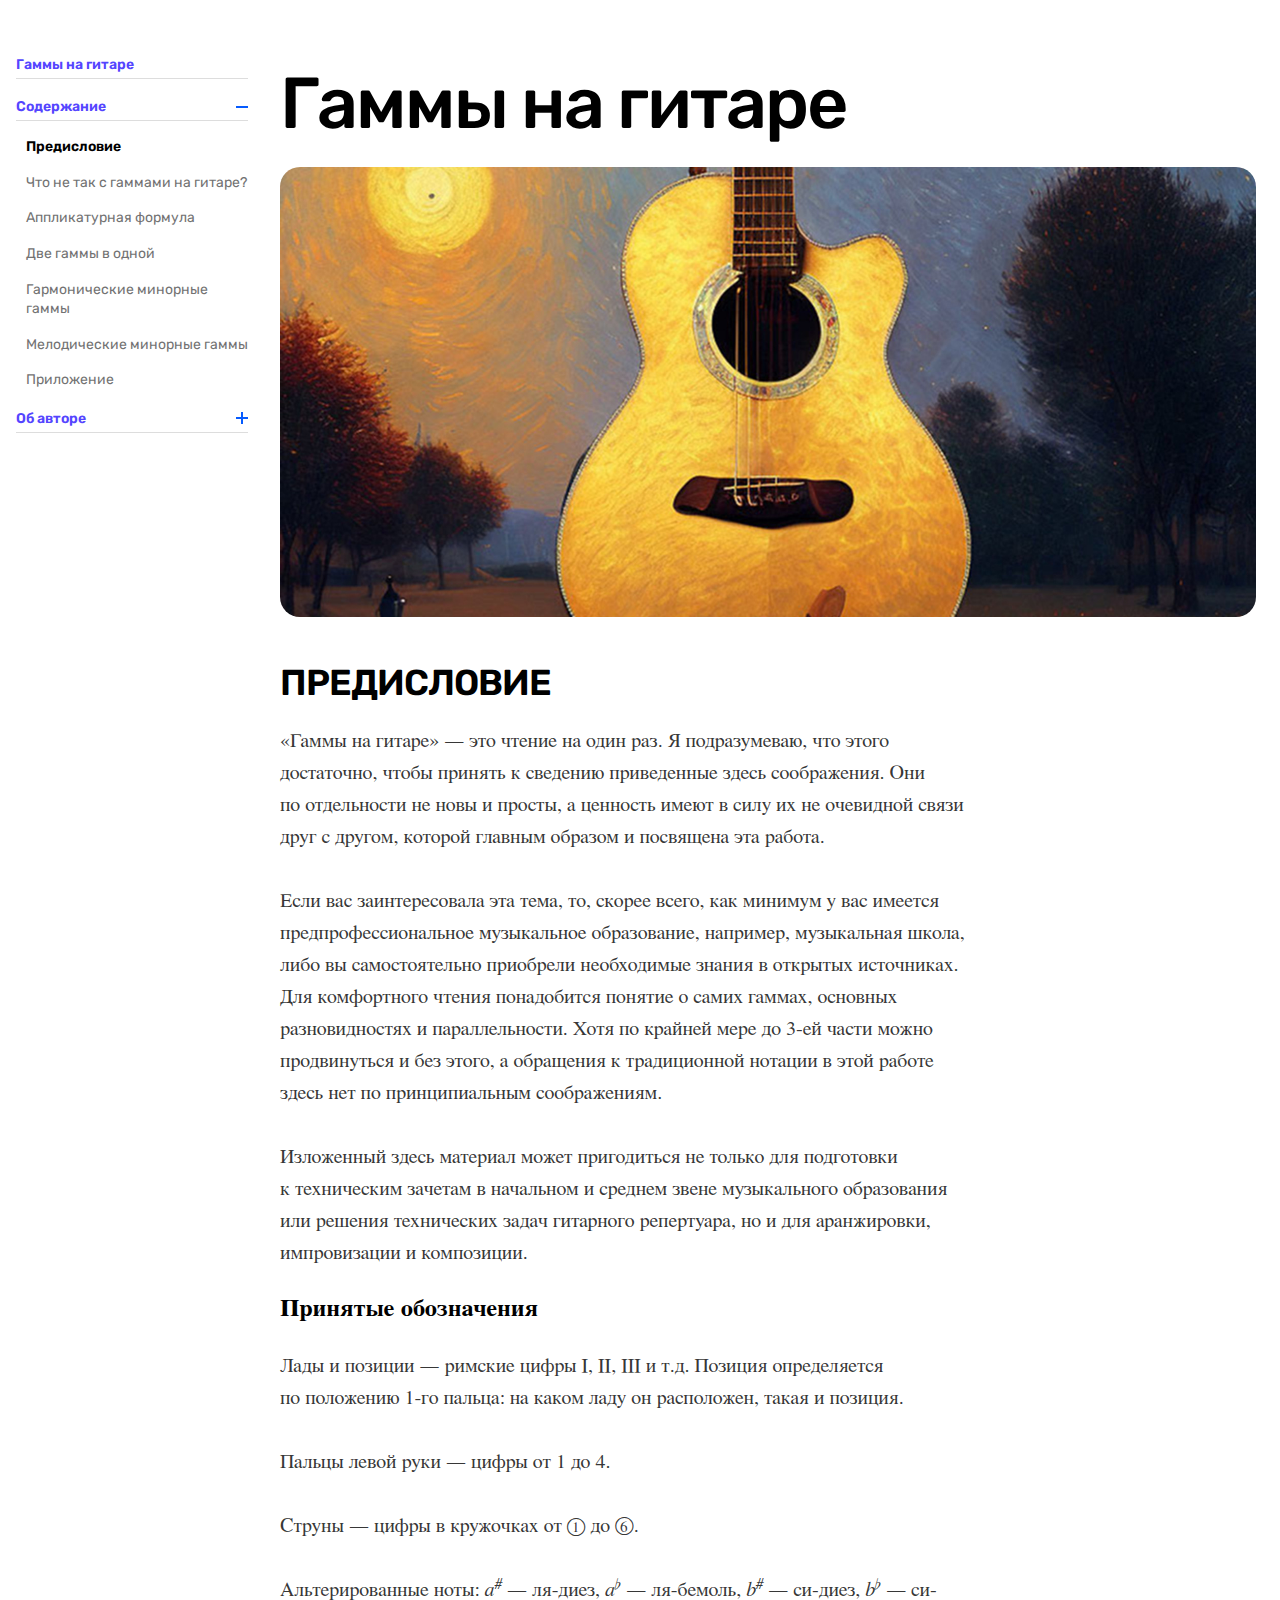
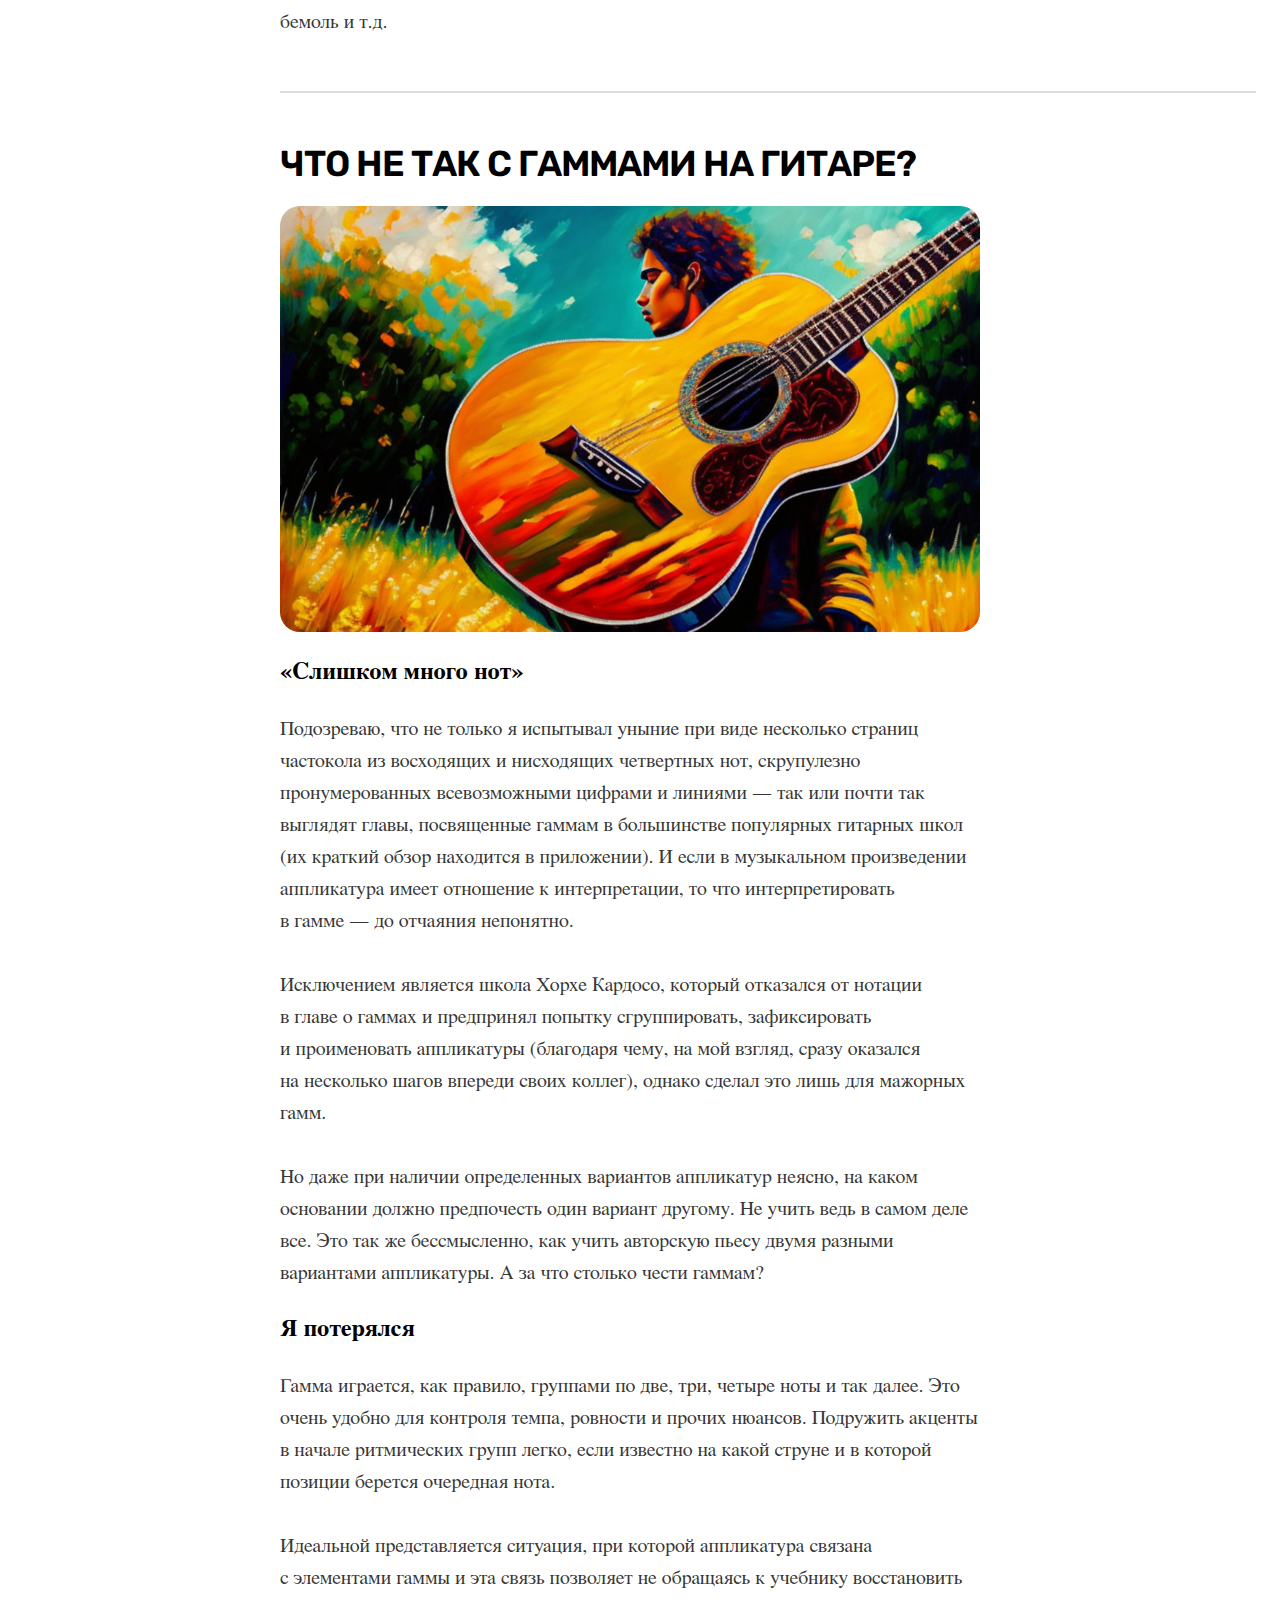
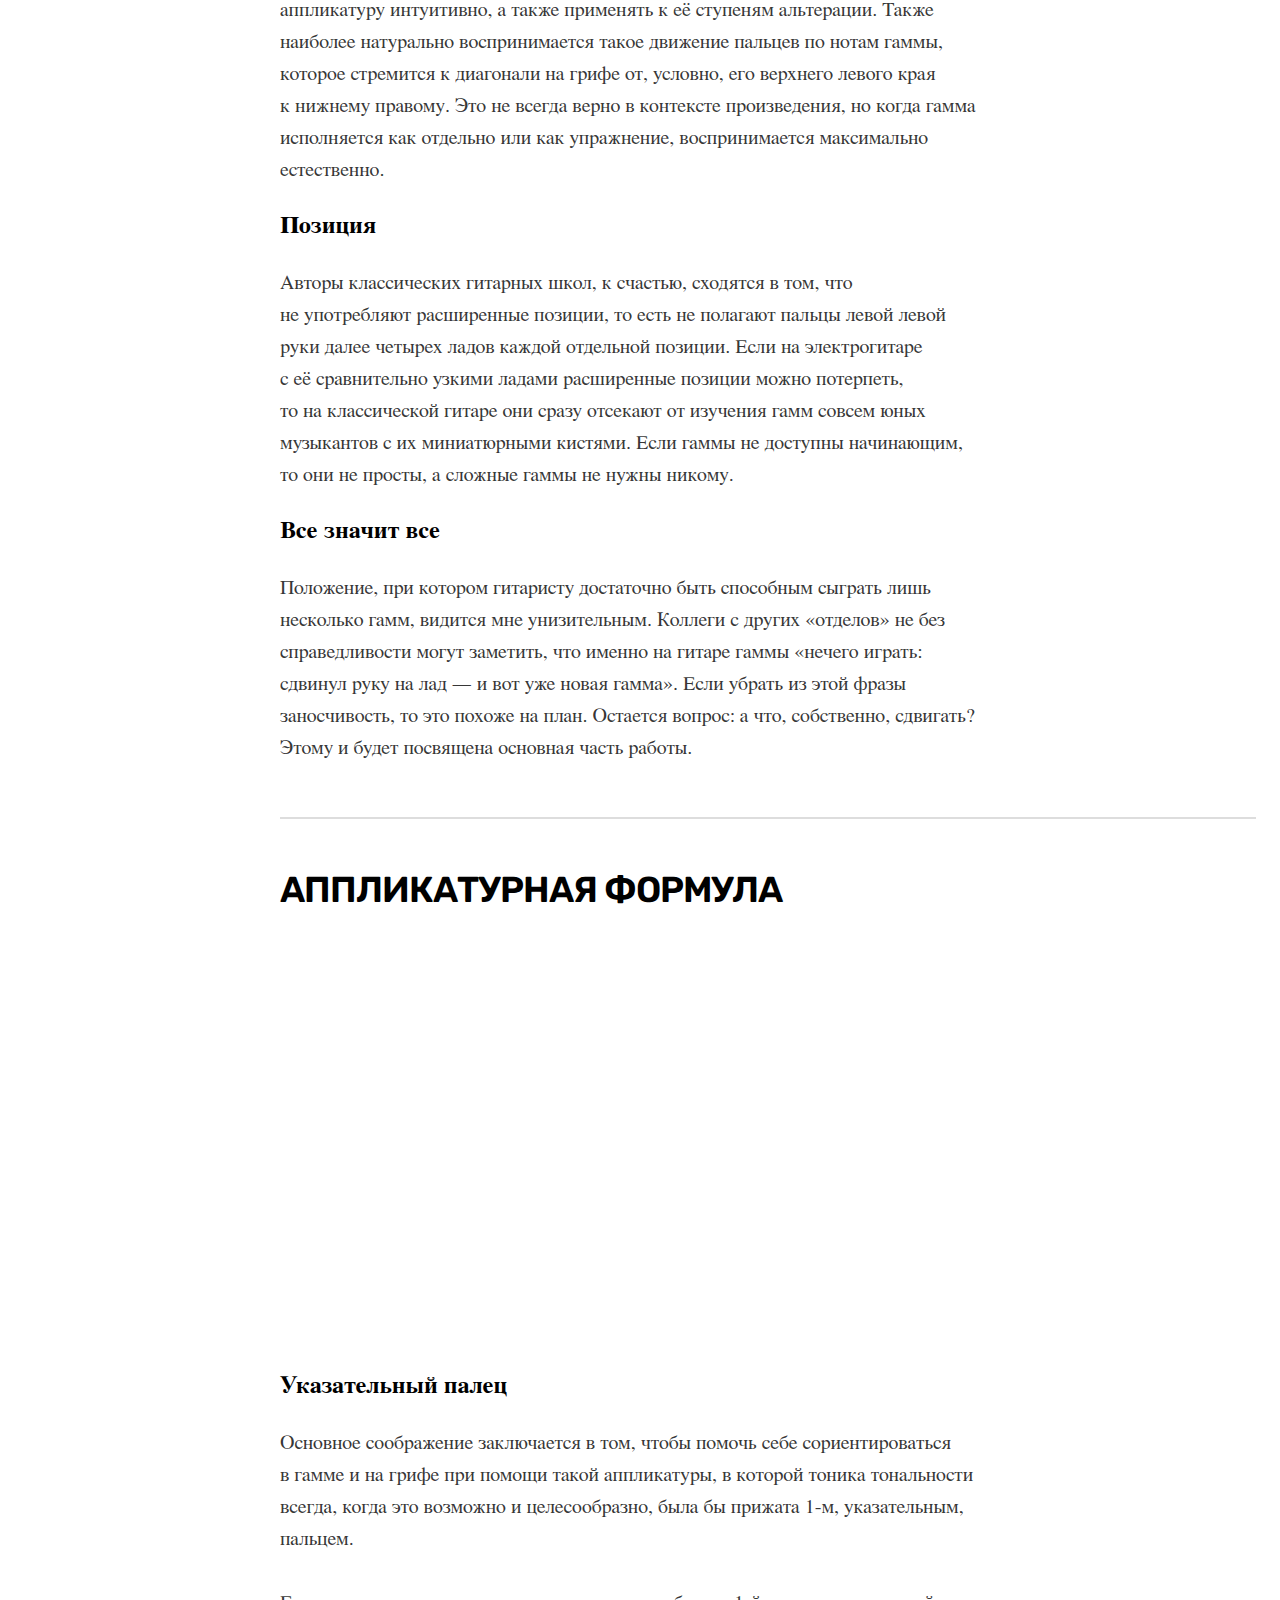
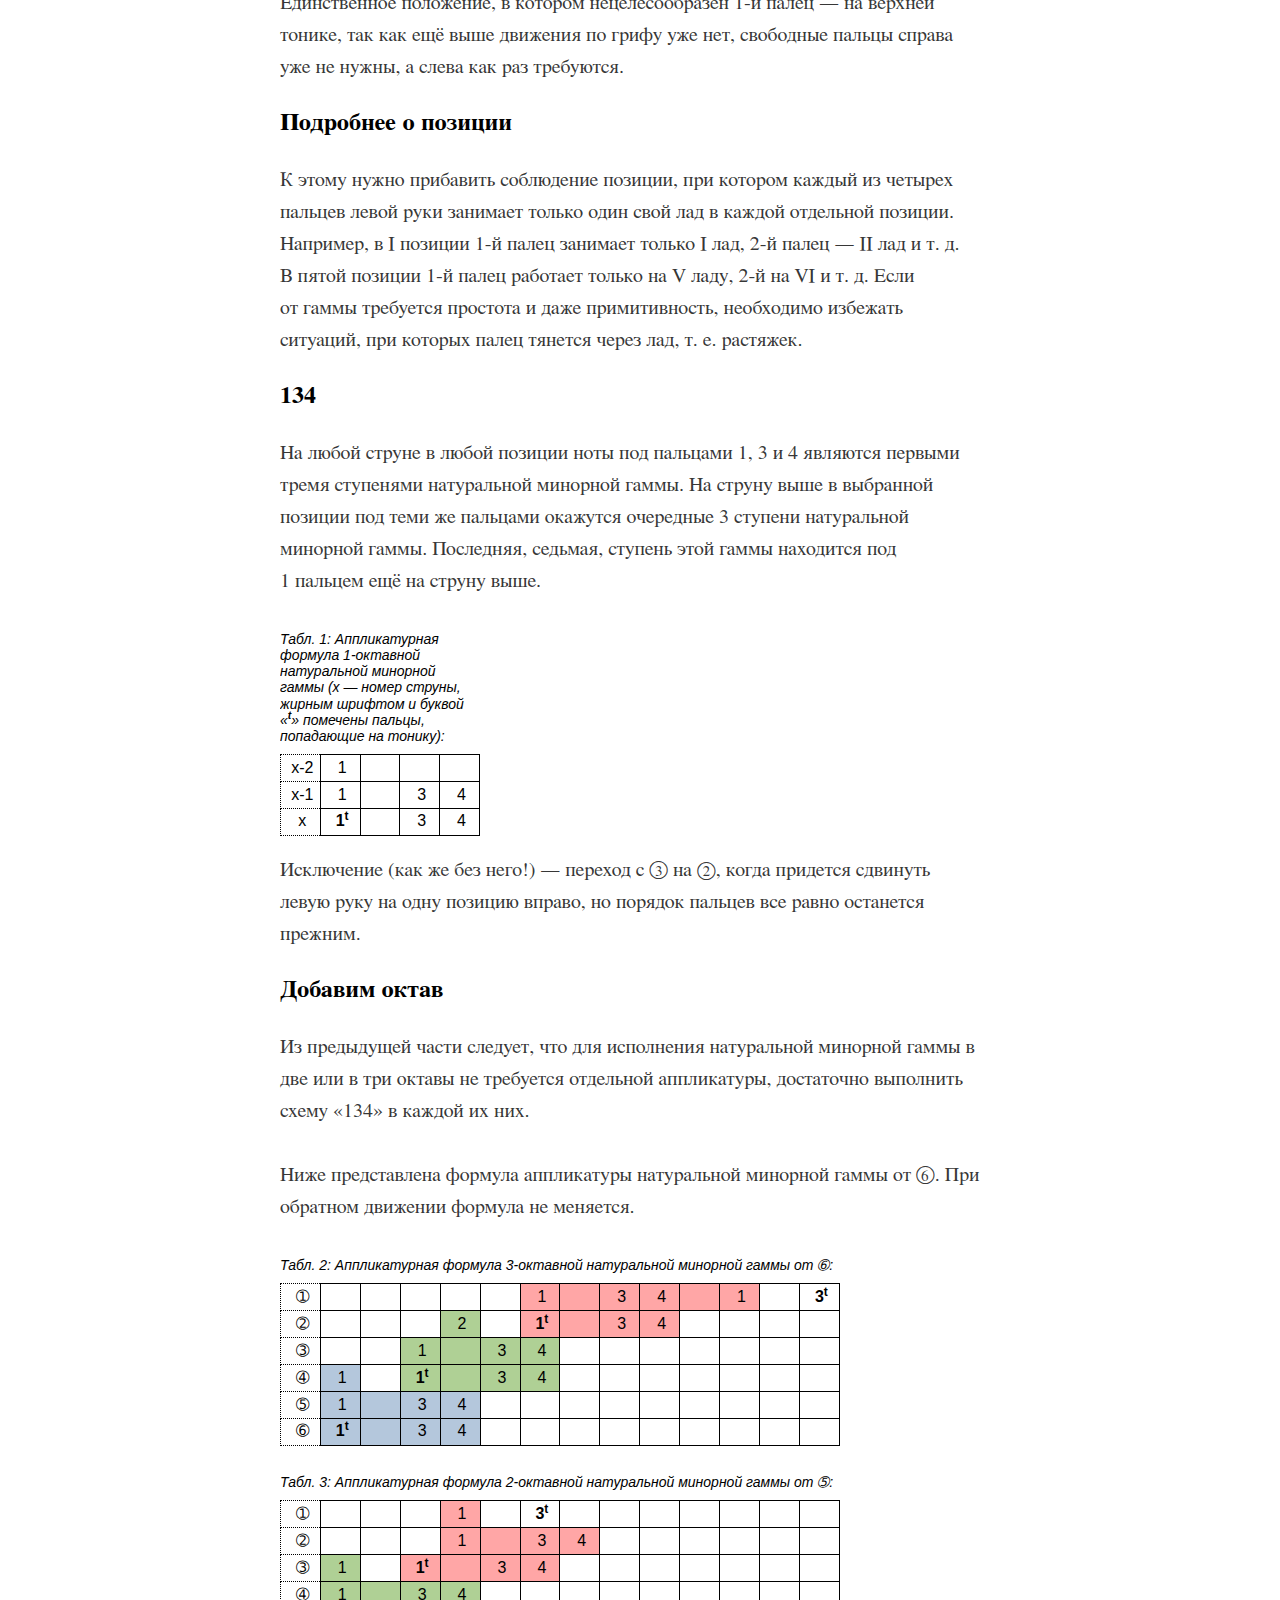
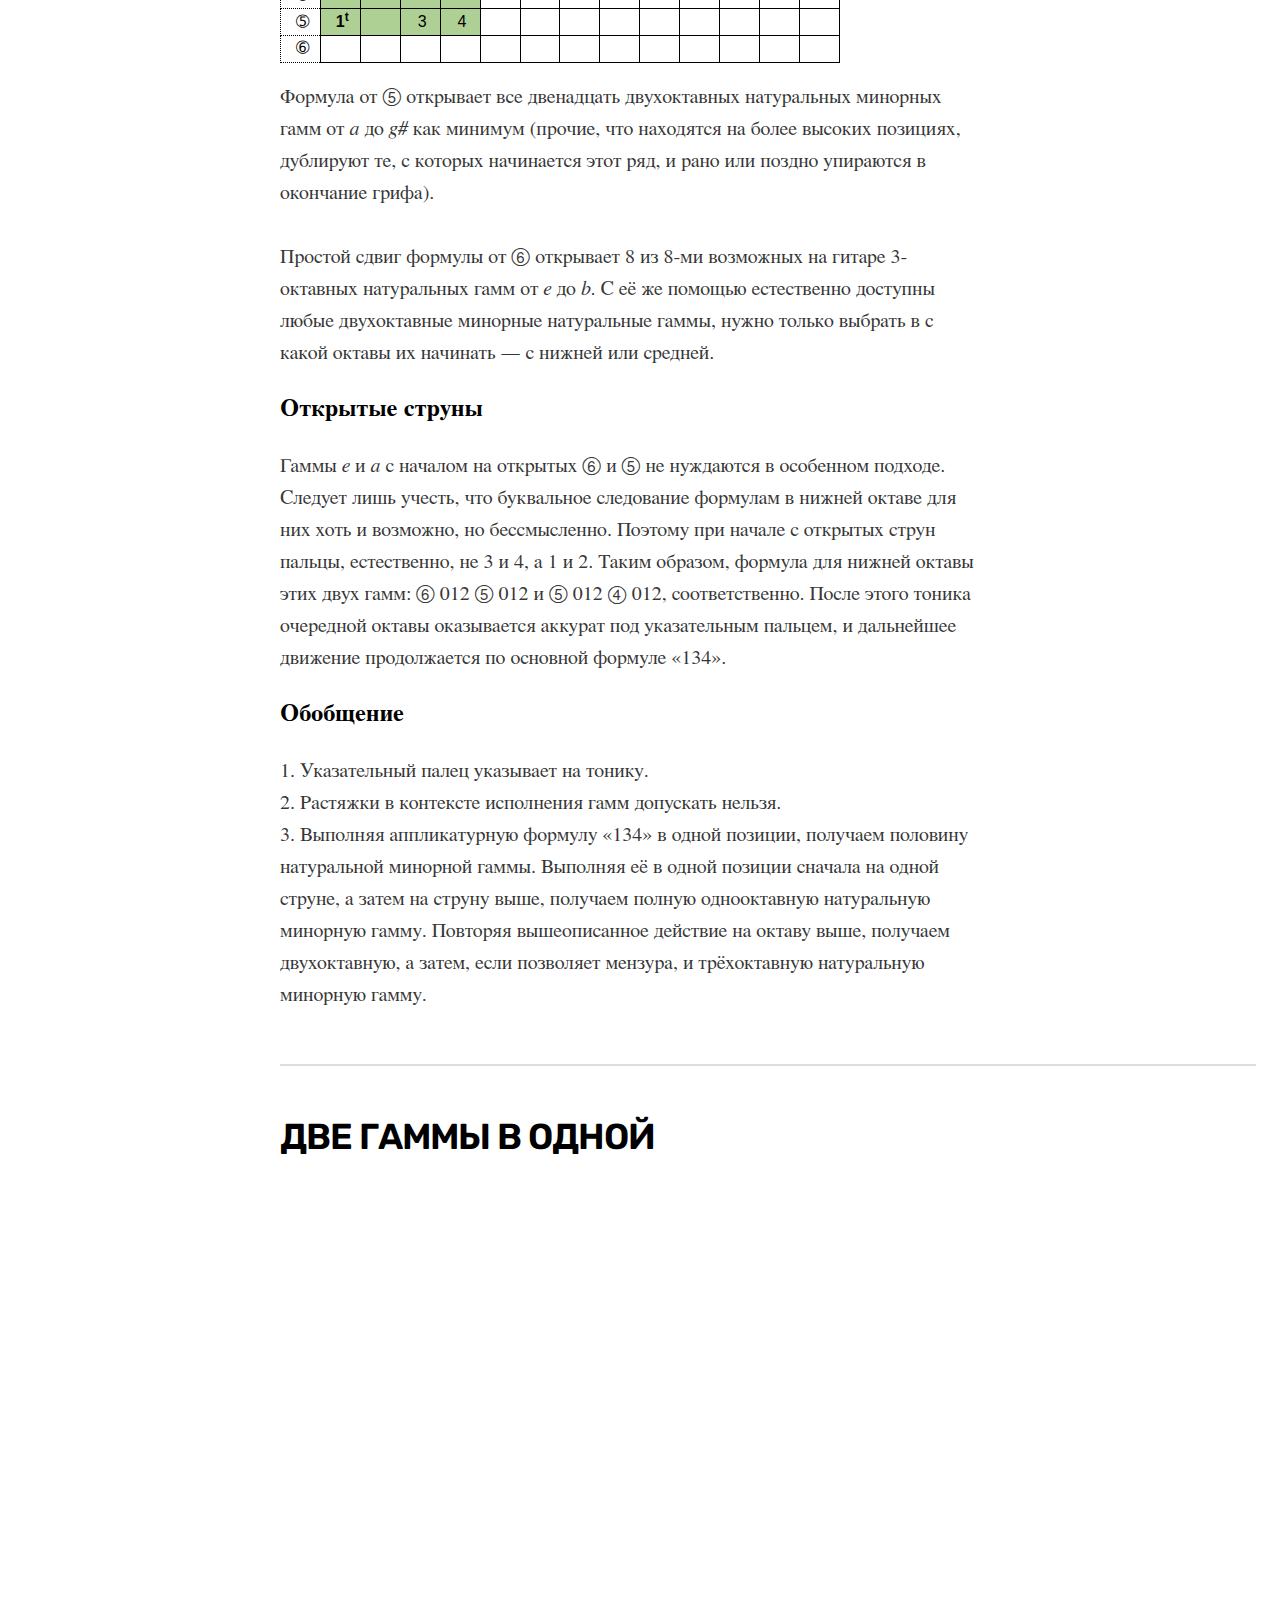
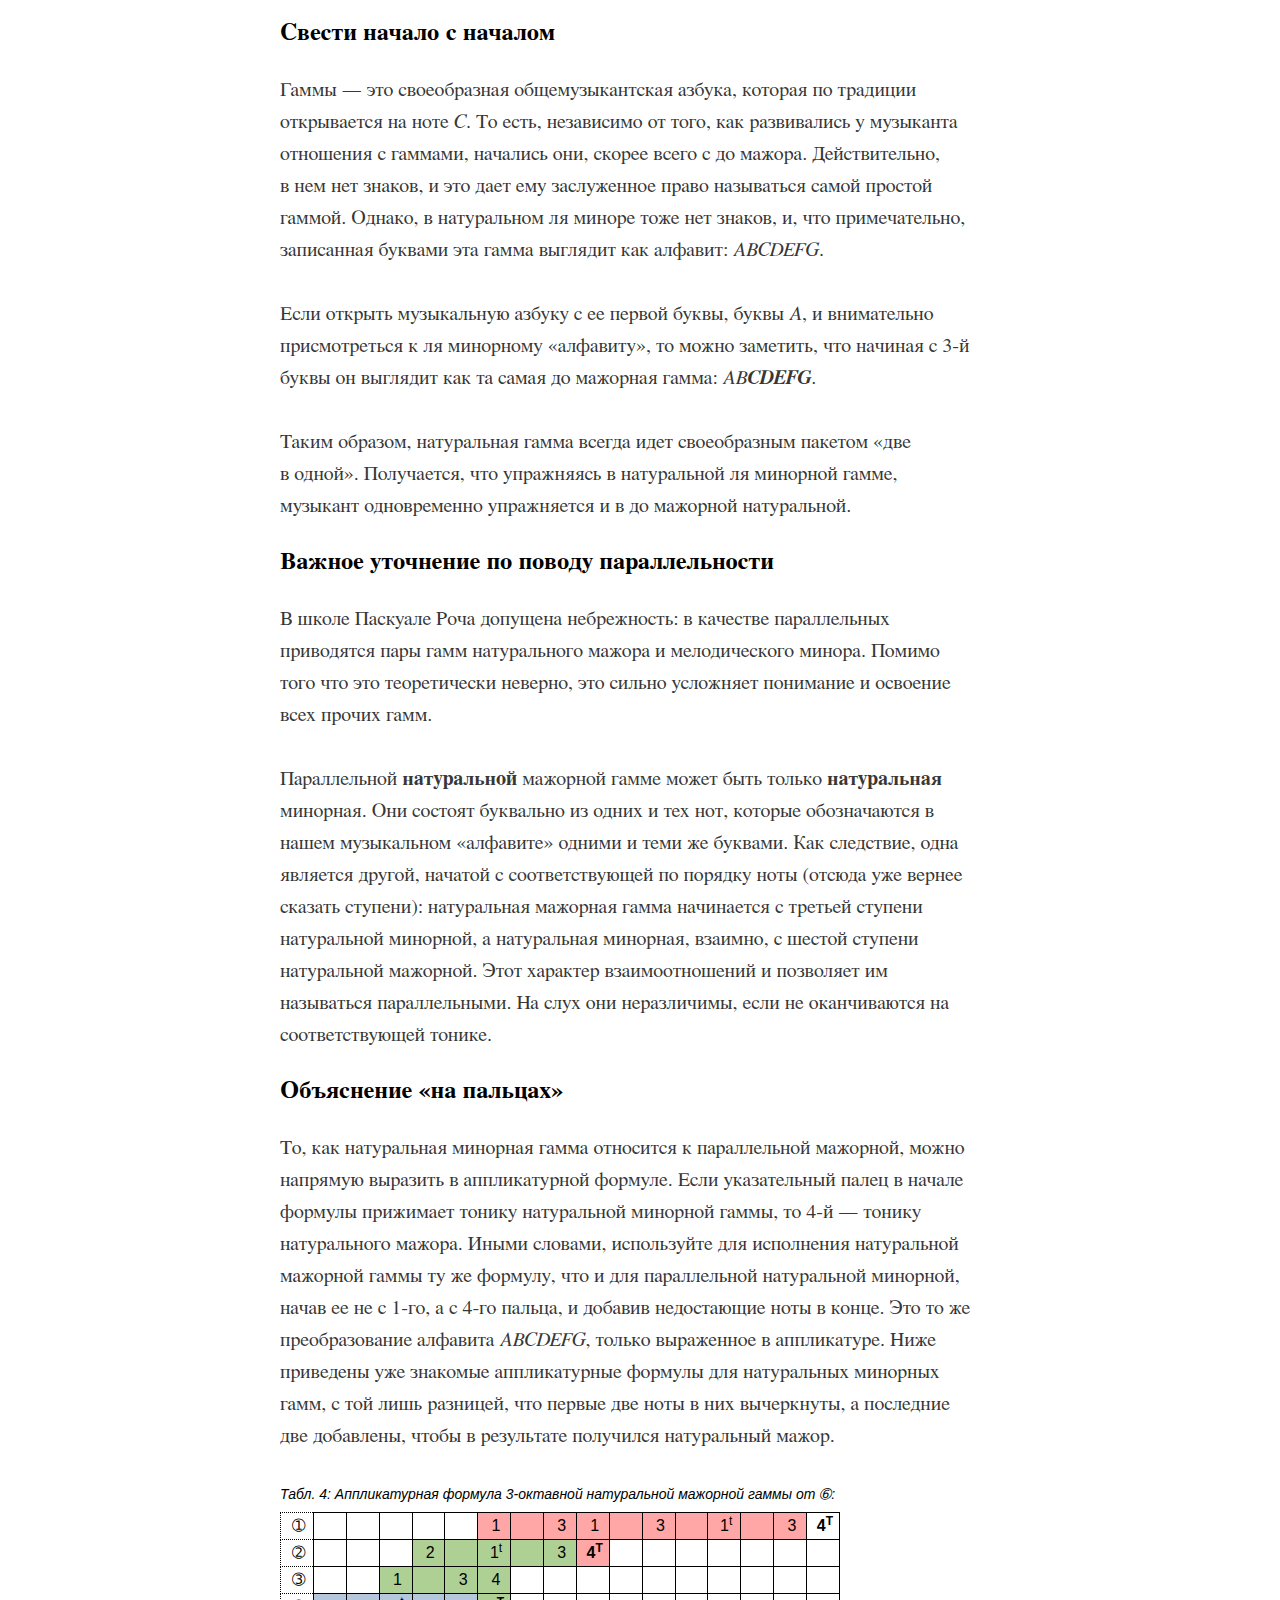
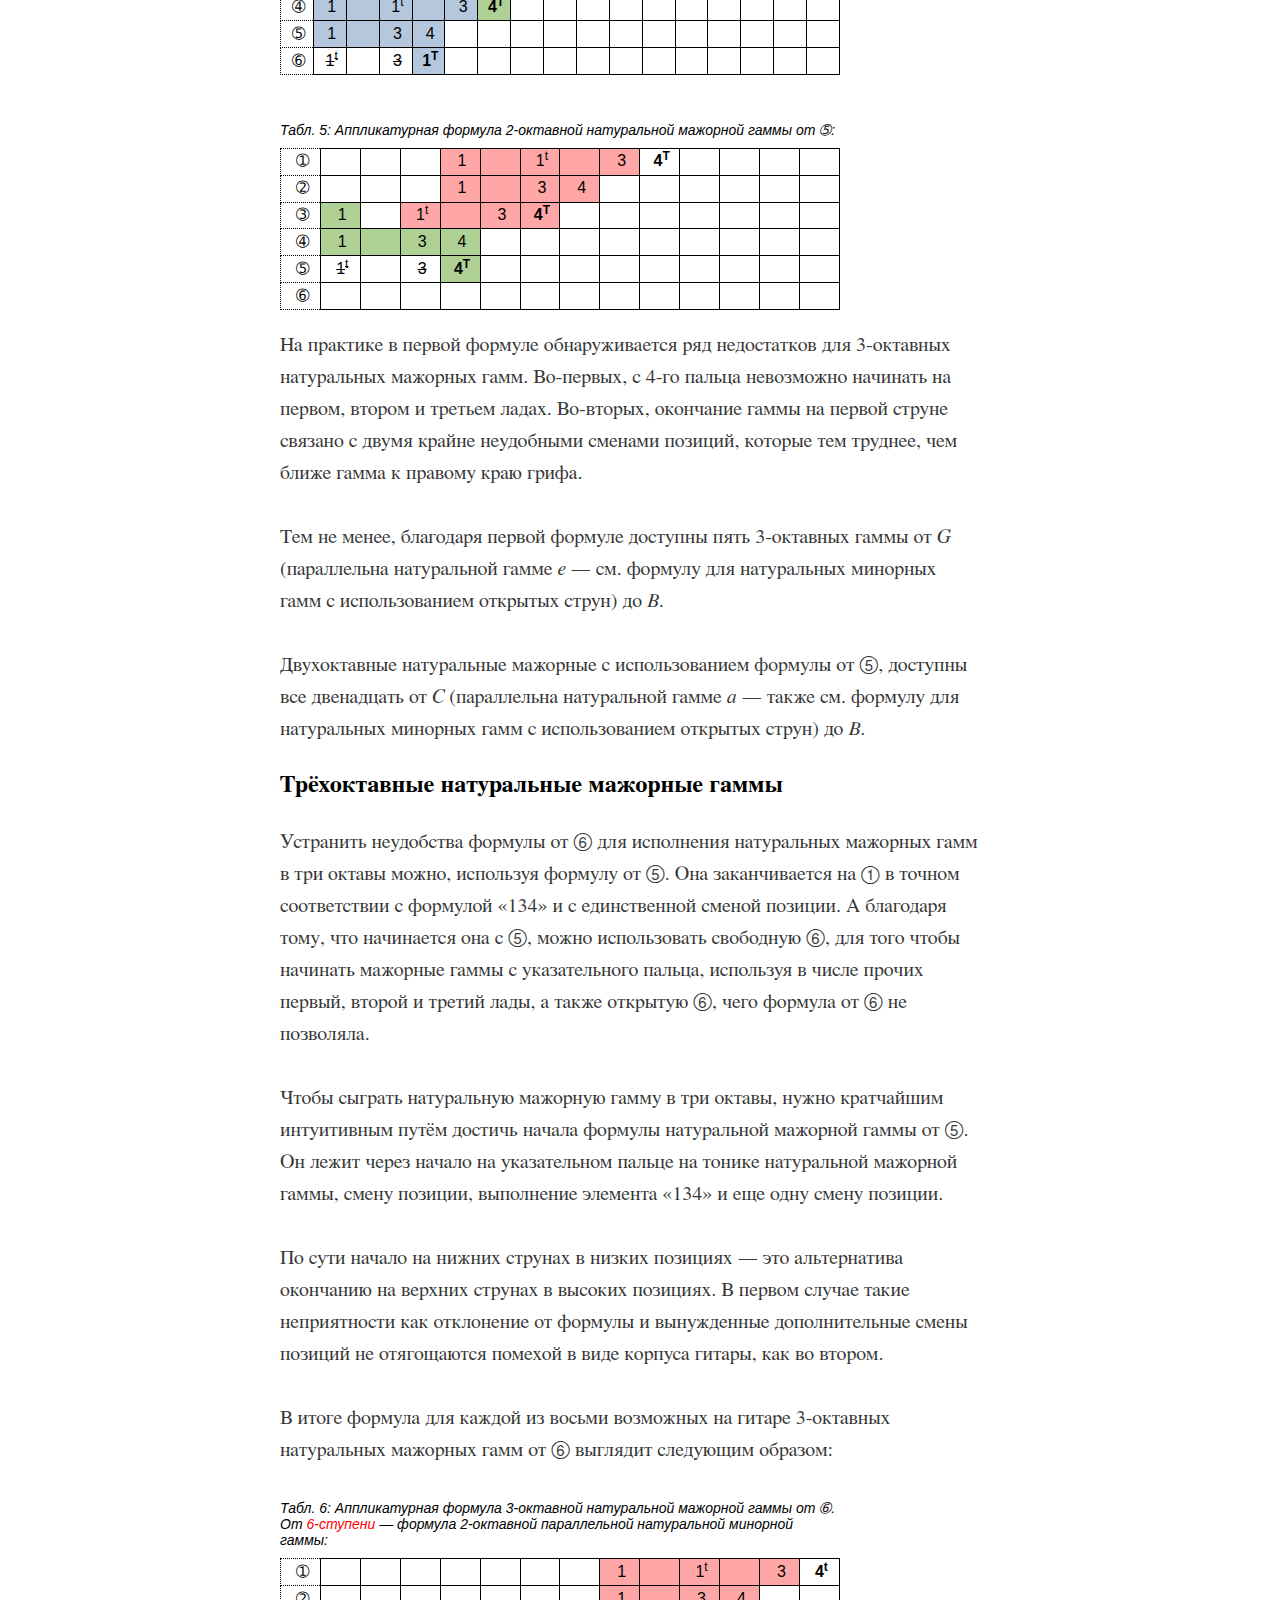
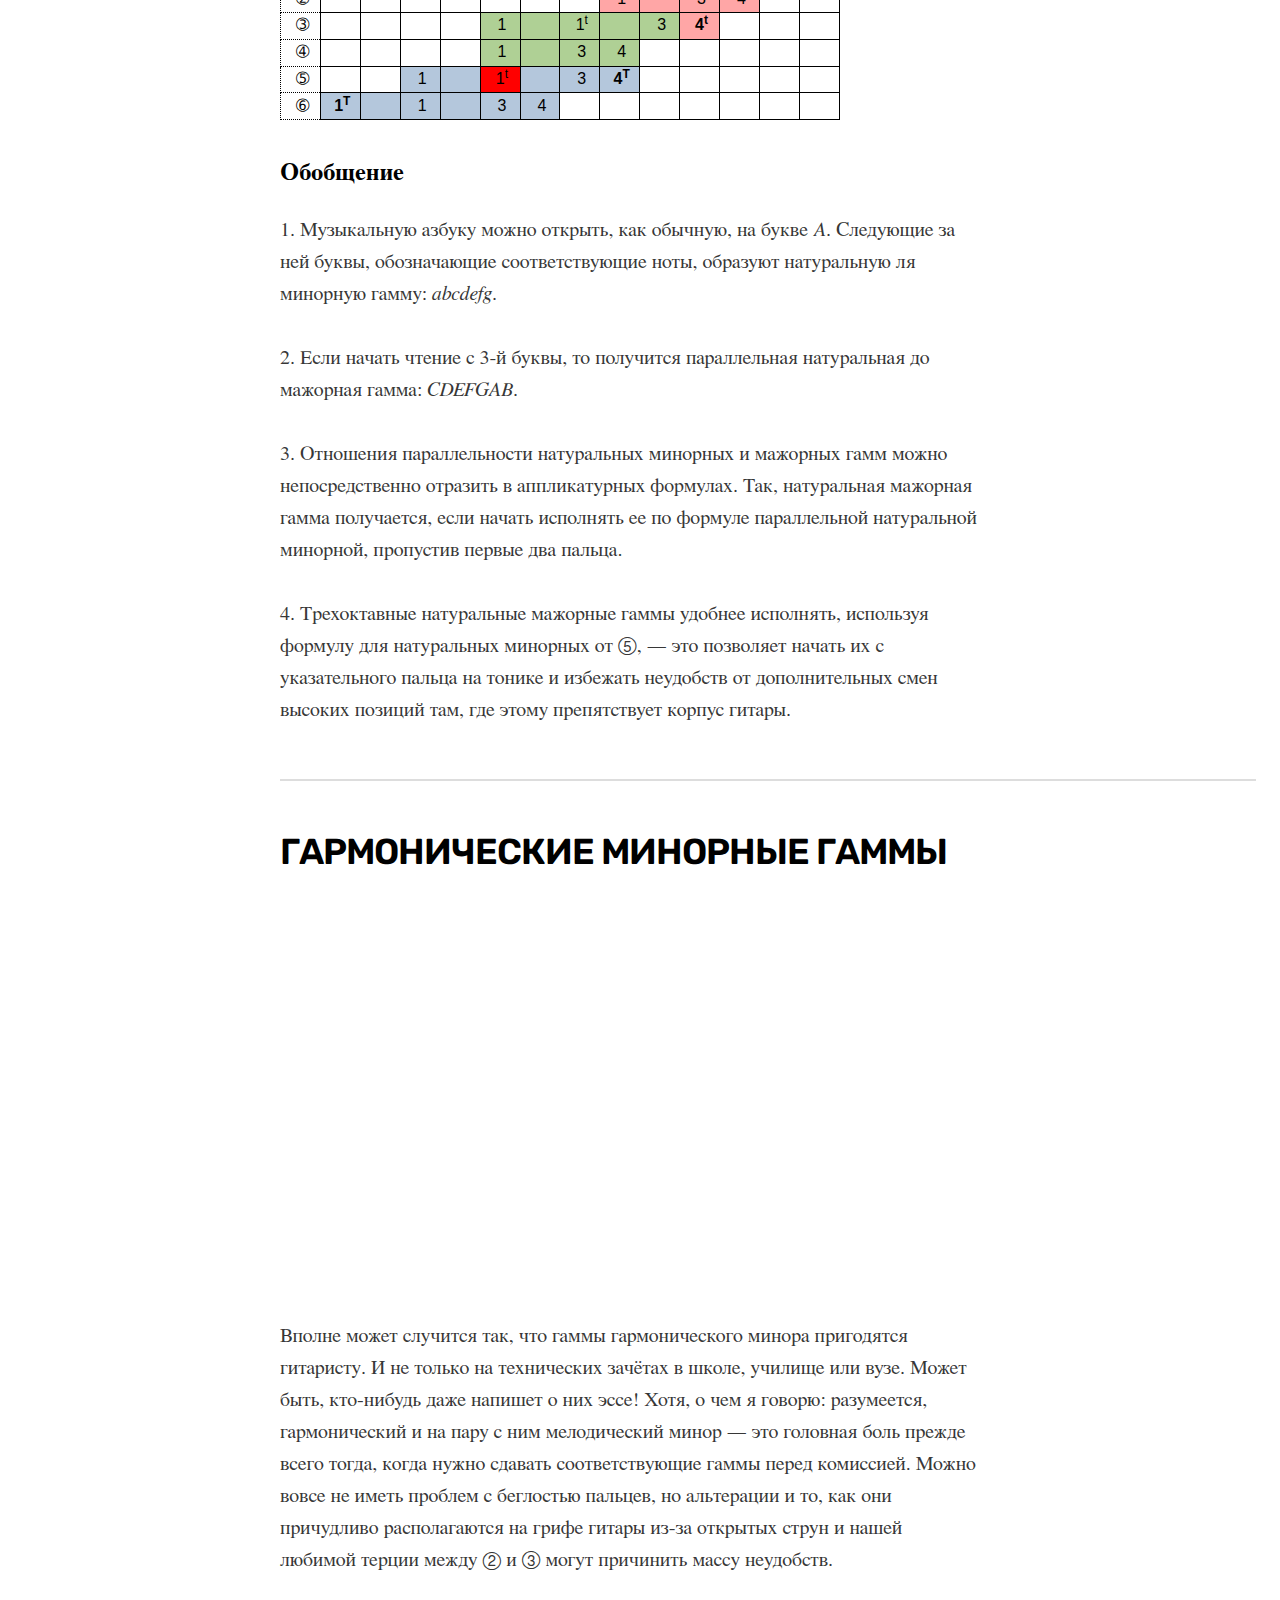
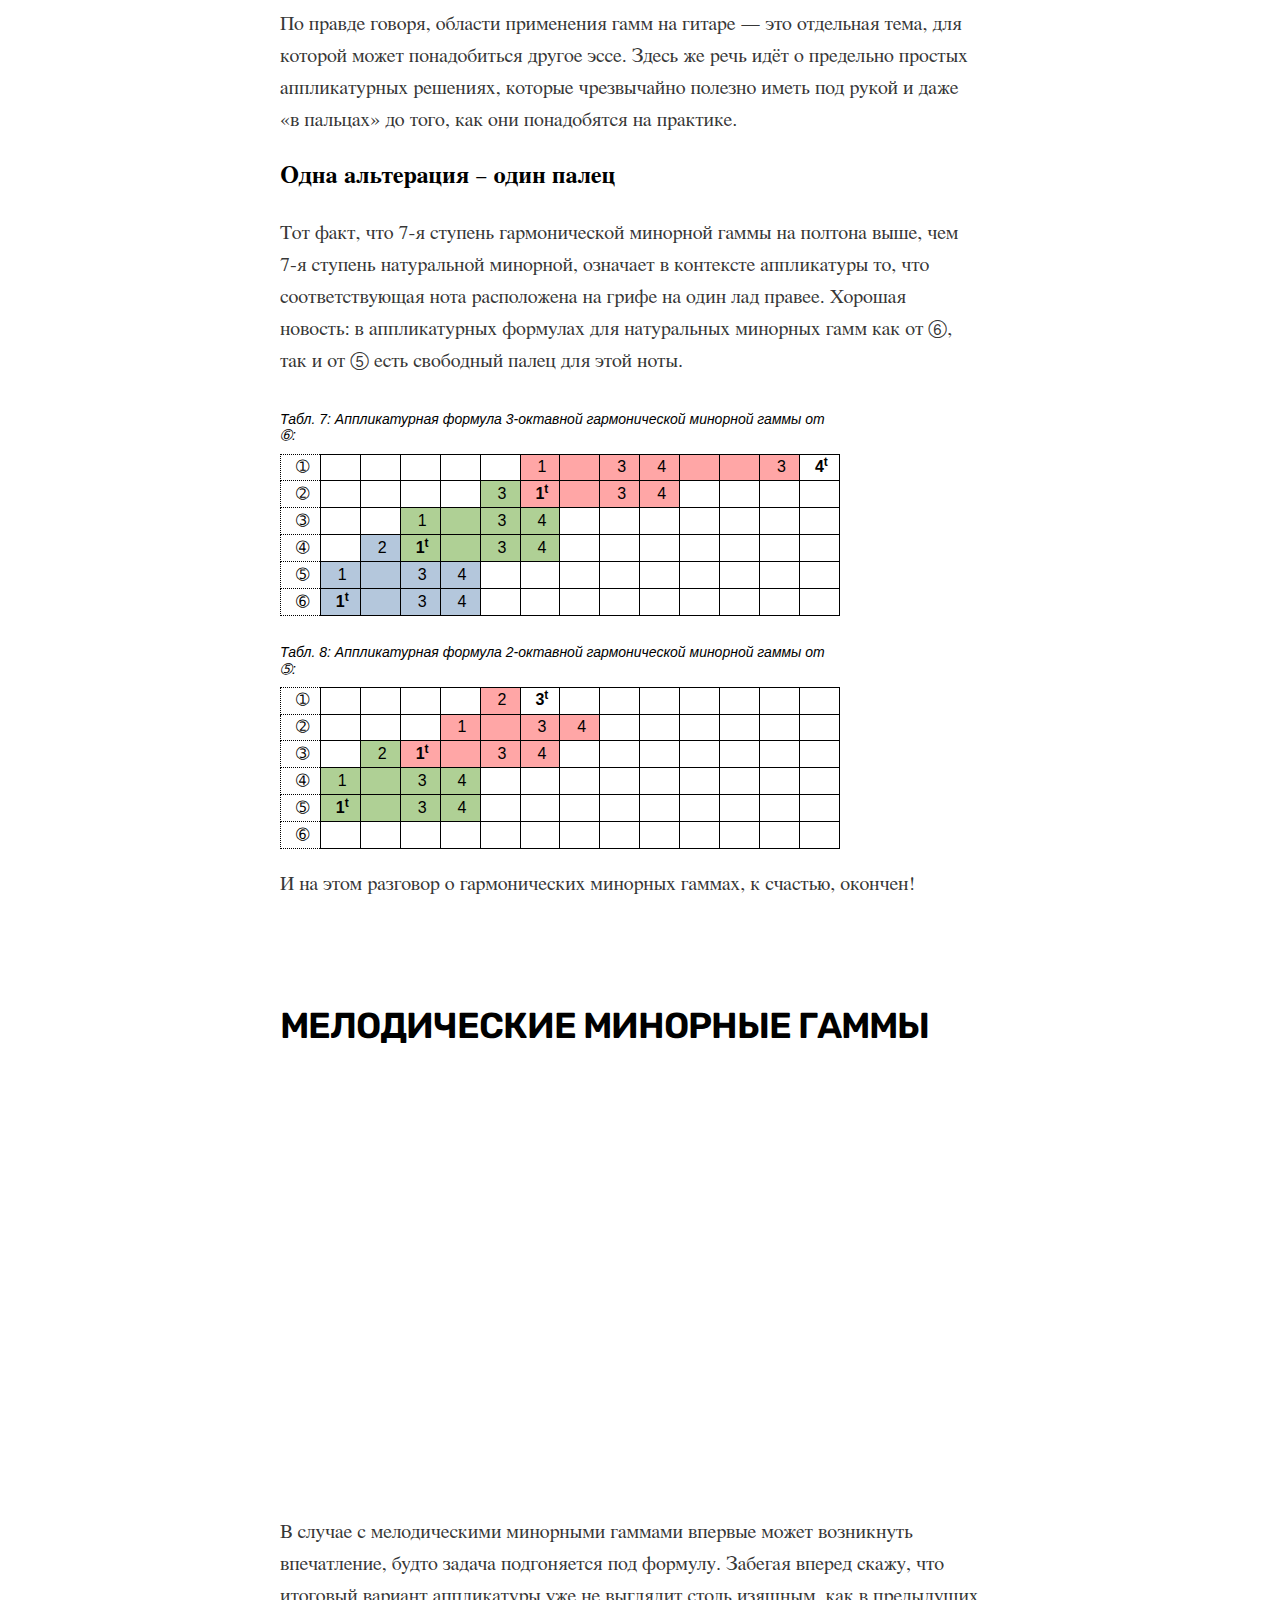
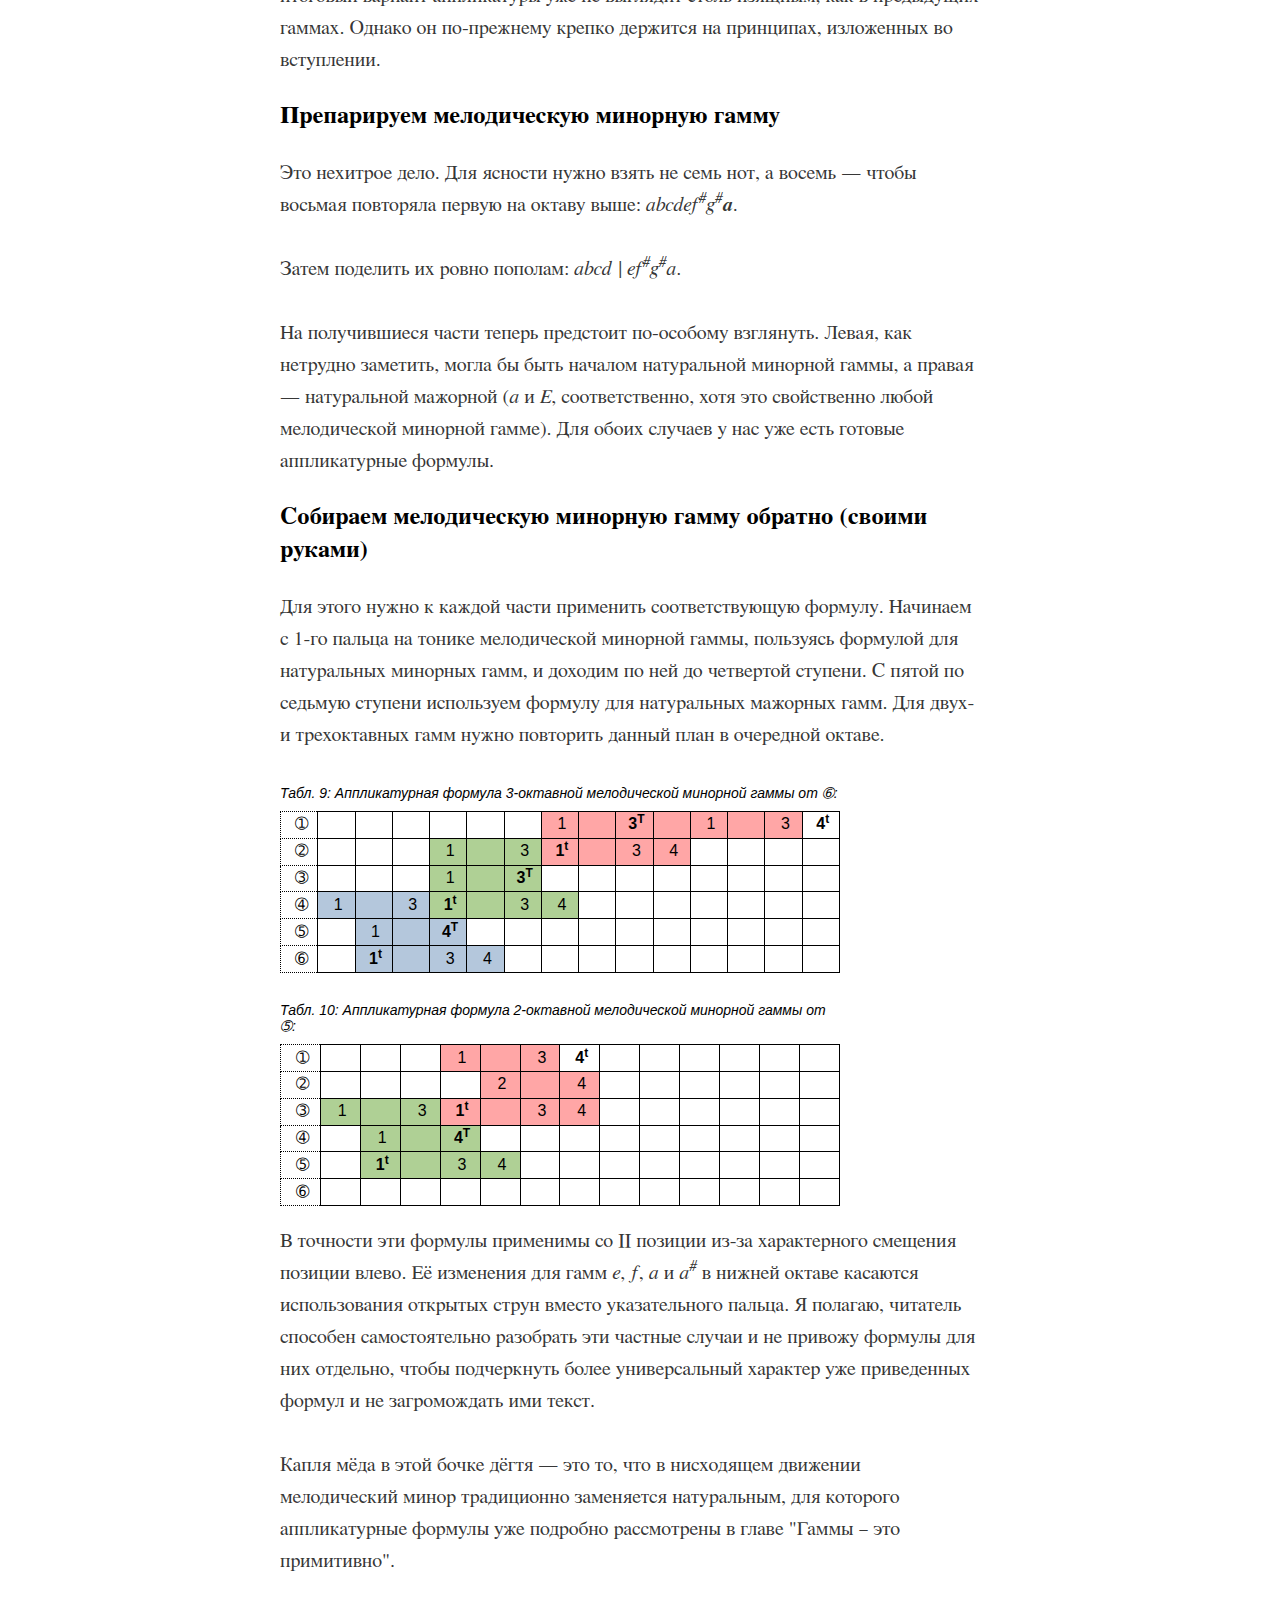
==== commit b9d8edc8: "Chapter 4 title changed to reduce its width." ====
--- a/index.html
+++ b/index.html
@@ -205,7 +205,7 @@
                 <!-- ГАММЫ — ЭТО ПРИМИТИВНО (И ЭТО ХОРОШО) -->
                 <div class="container section-content-guide">
                     <h2 class="title-section" id="chapter-3">
-                        ОСНОВНАЯ АППЛИКАТУРНАЯ ФОРМУЛА И НАТУРАЛЬНАЯ МИНОРНАЯ ГАММА<br />
+                        АППЛИКАТУРНАЯ ФОРМУЛА<br />
                     </h2>
                     <div class="responsive-picture picture">
                         <picture>
@@ -1919,7 +1919,7 @@
                             </li>
                             <li class="list-item-link menu-item-link">
                                 <a href="index.html#chapter-3"
-                                    >Основная аппликатурная формула и натуральная минорная гамма </a
+                                    >Аппликатурная формула</a
                                 >
                             </li>
                             <li class="list-item-link menu-item-link">
